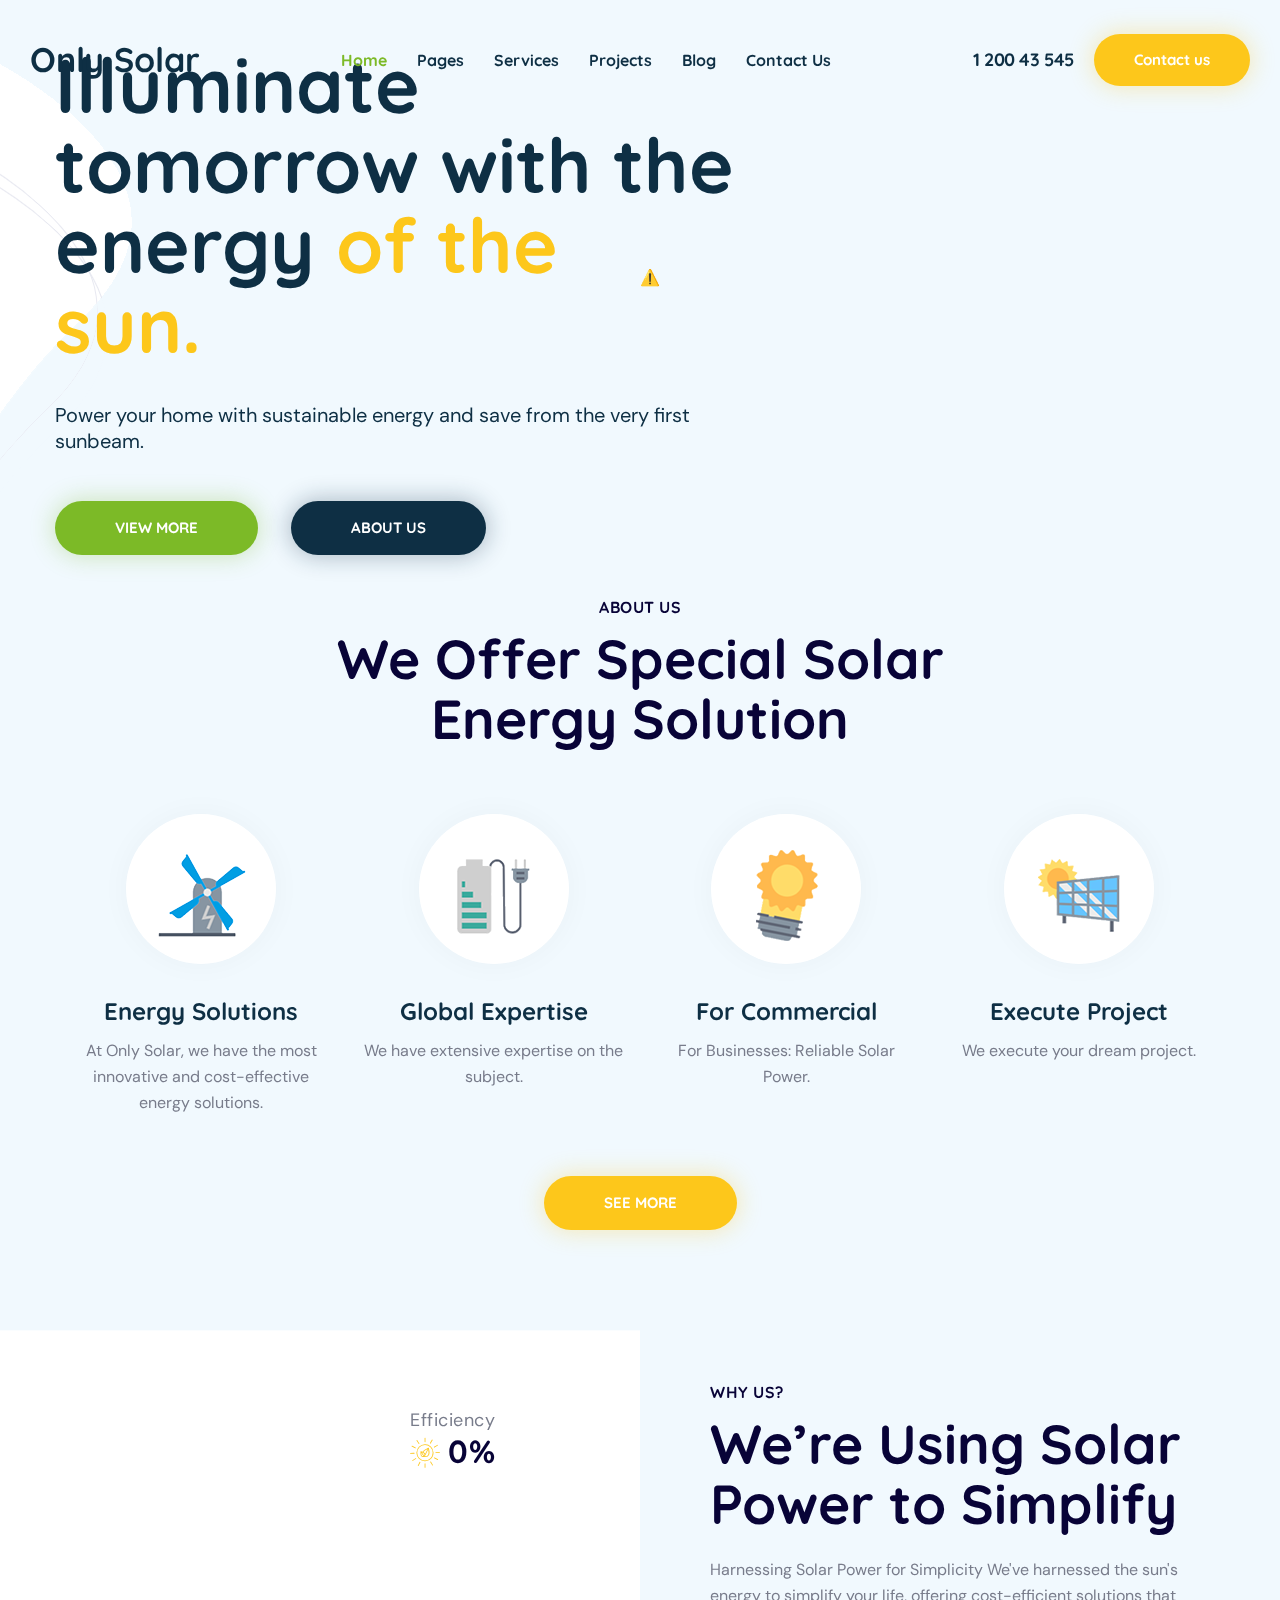
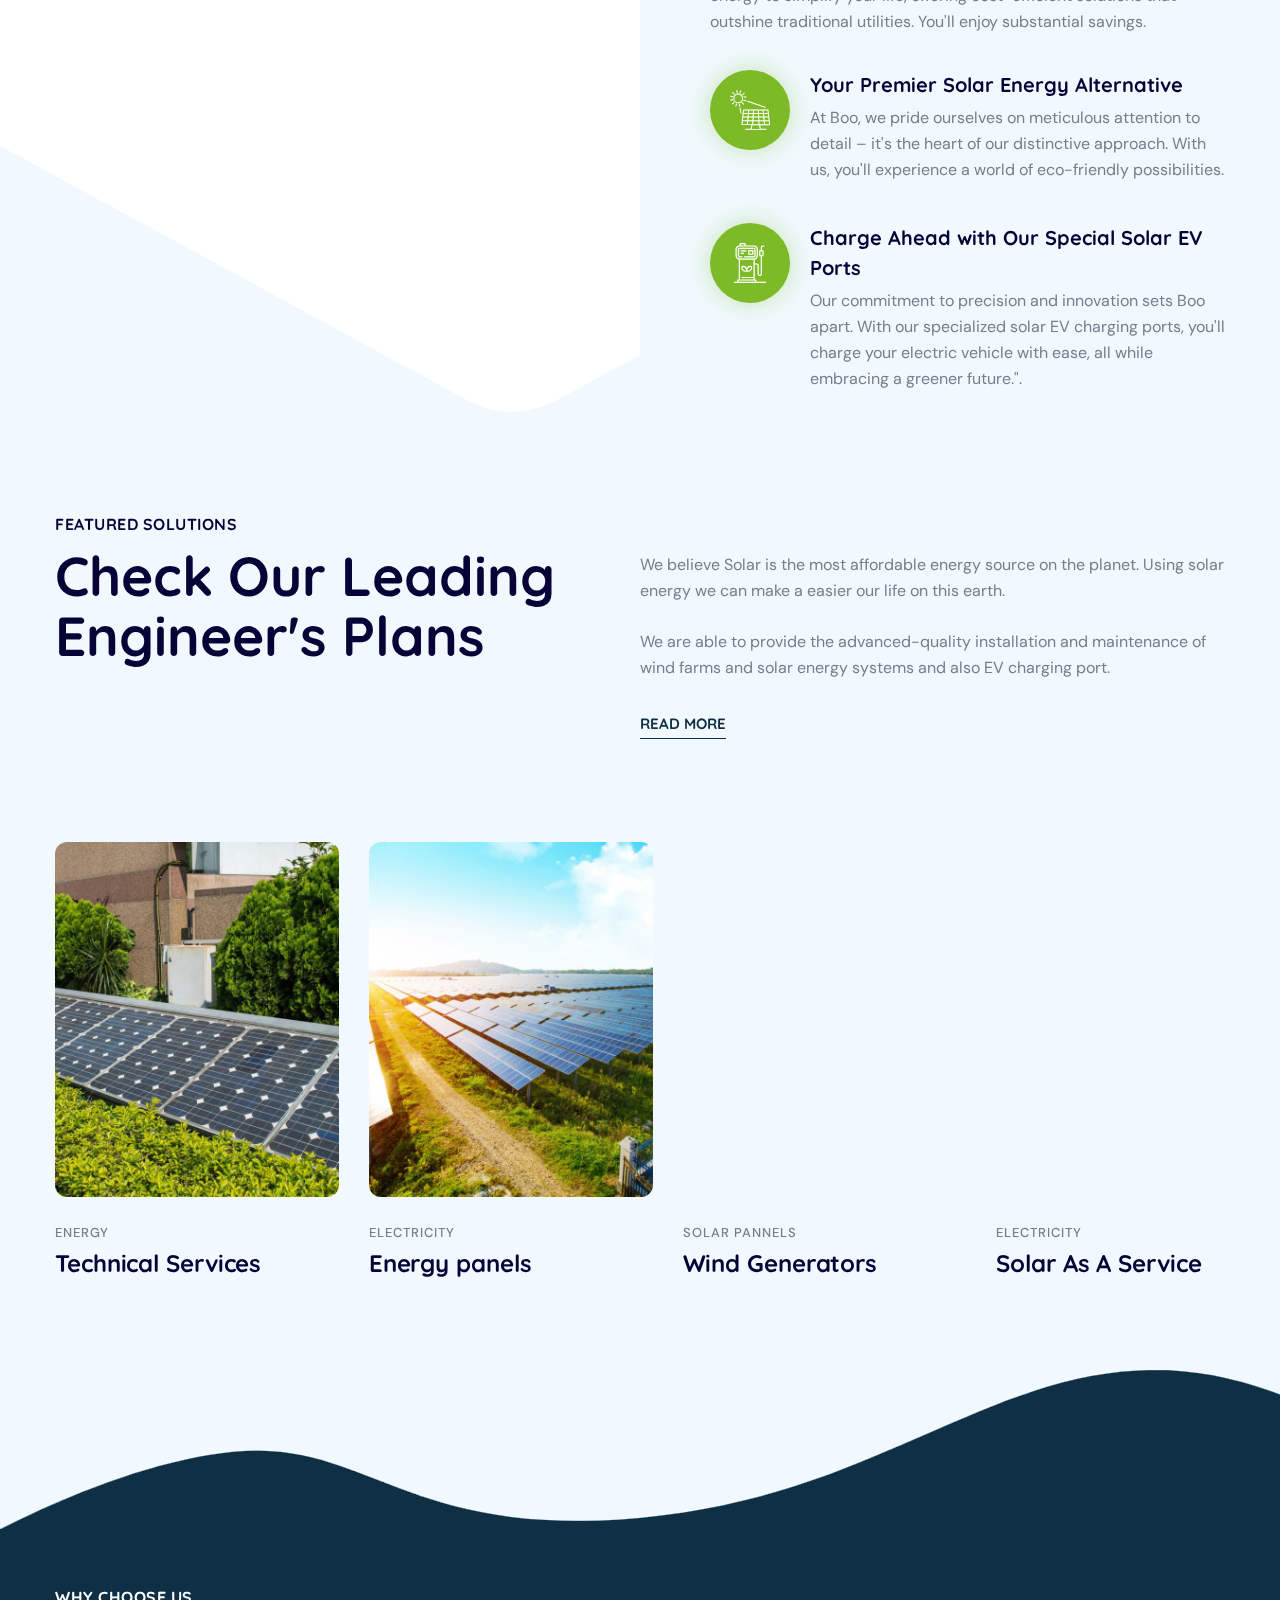
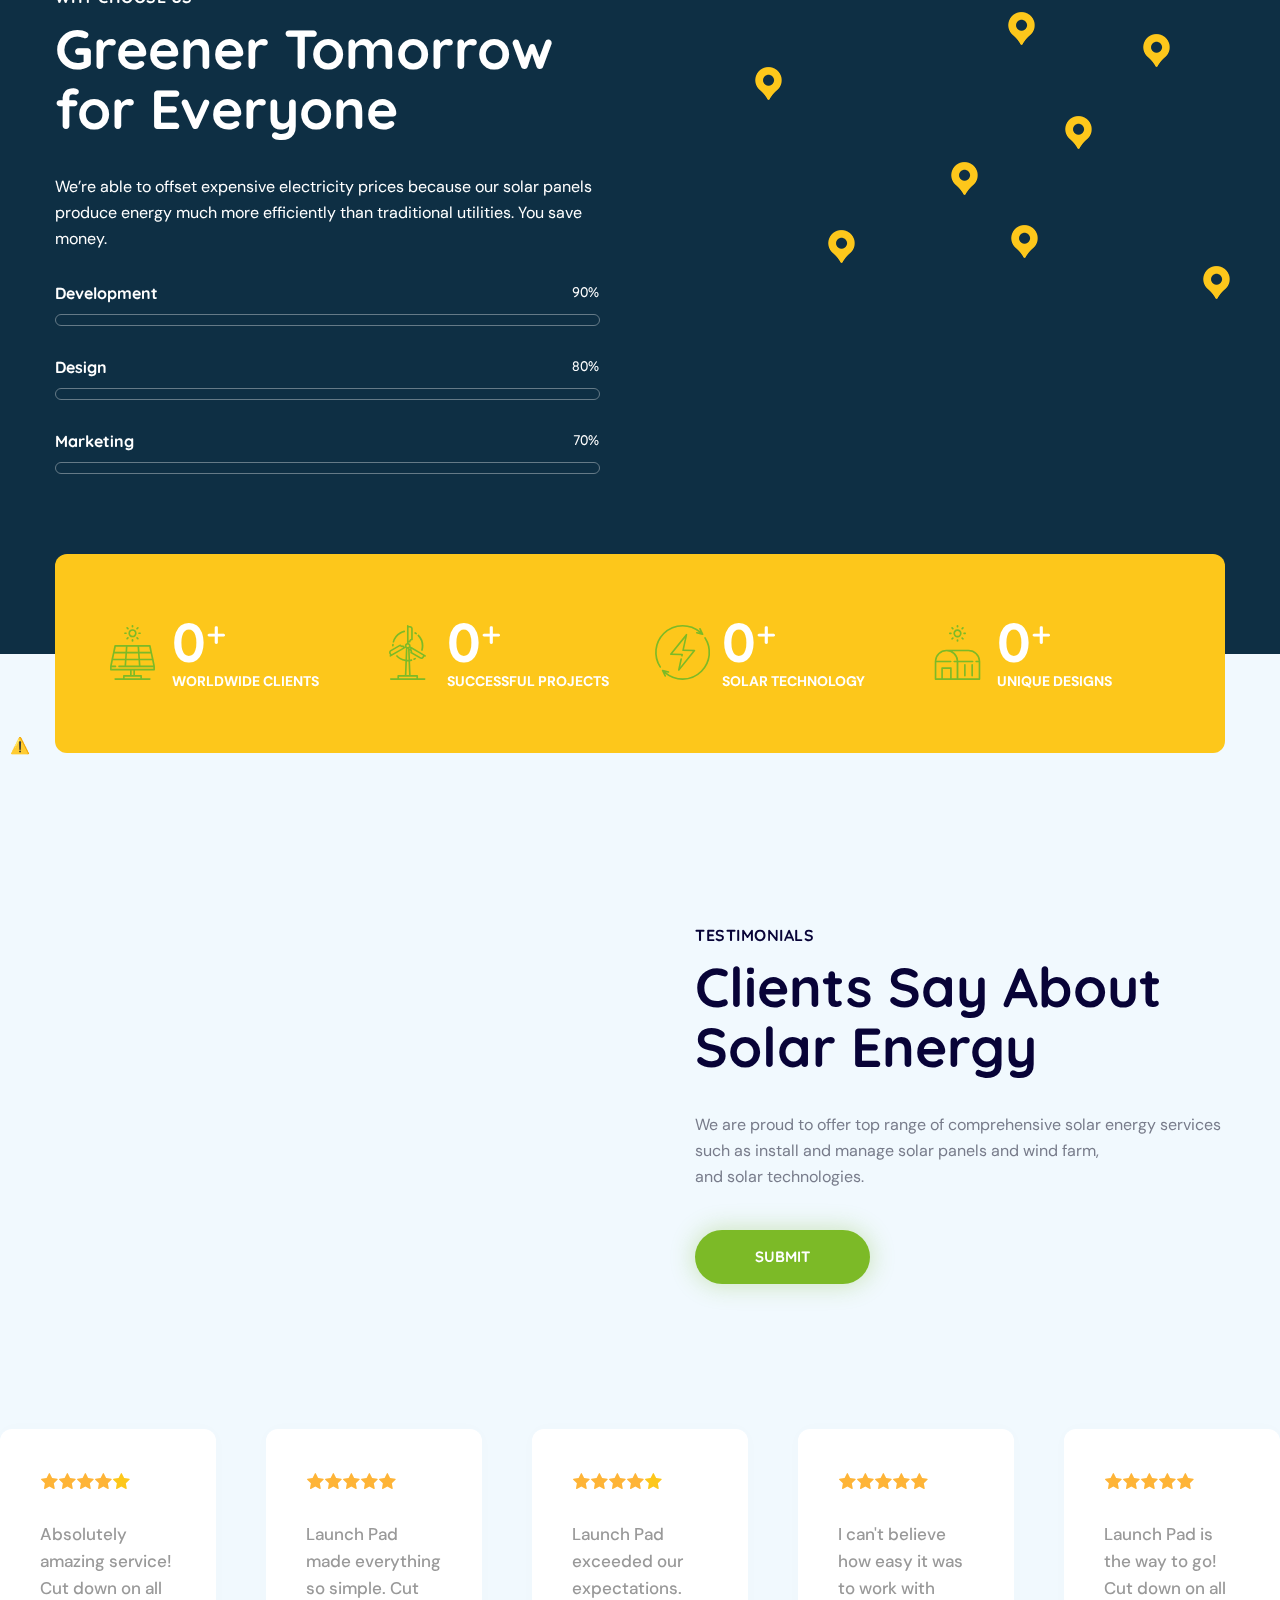
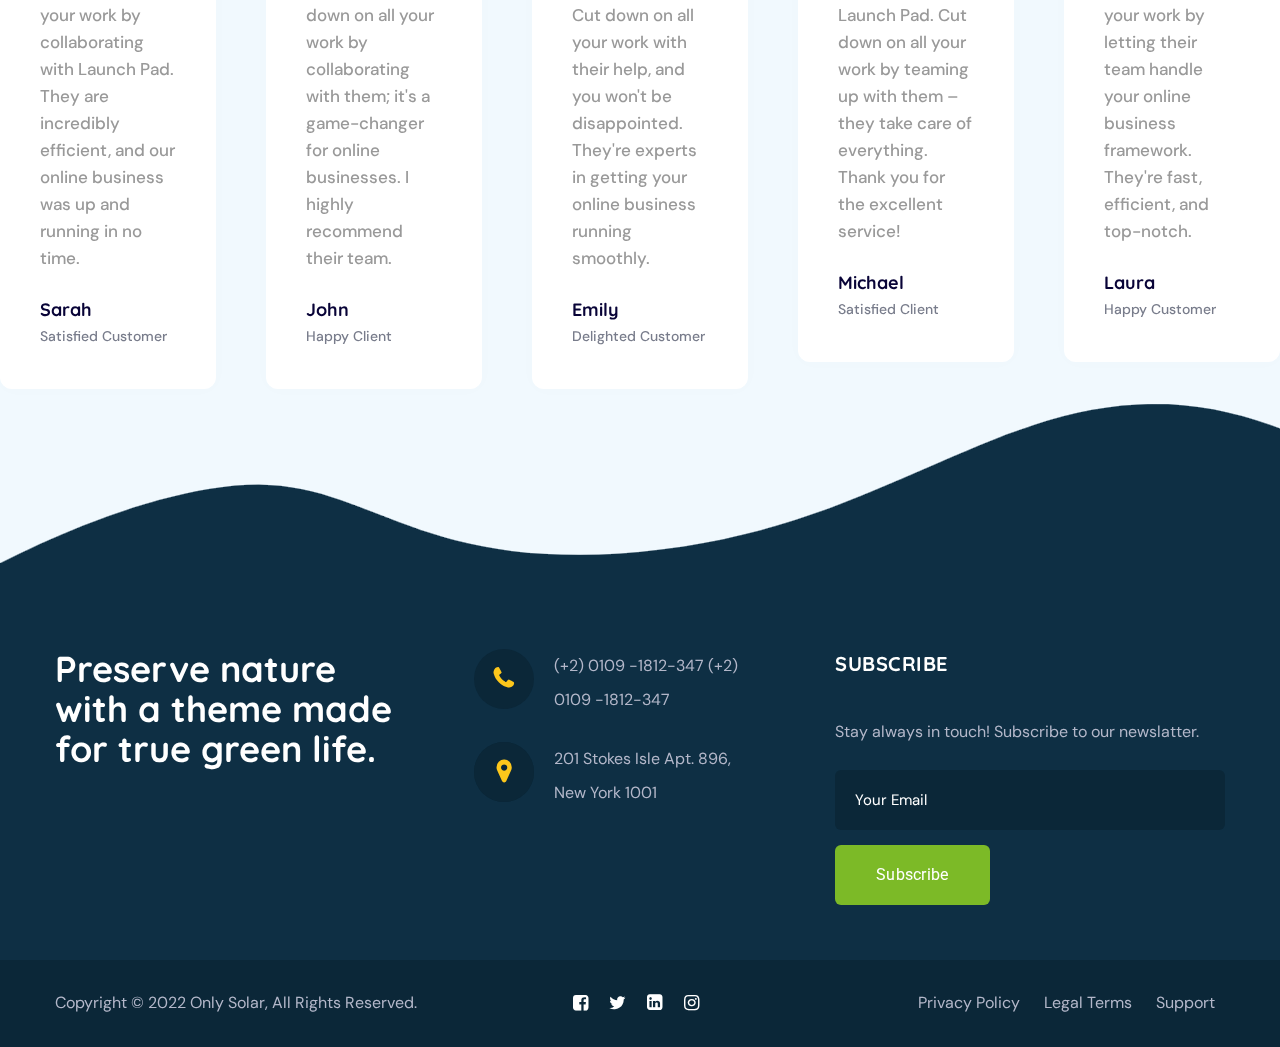
==== index.html @ fa08c1be "first commit" ====
<!DOCTYPE html>
<html lang="en-US" class="no-js no-svg">
<meta http-equiv="content-type" content="text/html;charset=UTF-8" />

<head>
	<meta charset="UTF-8">
	<meta name="viewport" content="width=device-width, initial-scale=1">
	<link rel="profile" href="https://gmpg.org/xfn/11">
	<title>Only Solar</title>
	<meta name='robots' content='max-image-preview:large' />
	<link rel='dns-prefetch' href='http://unpkg.com/' />
	<link rel='dns-prefetch' href='http://fonts.googleapis.com/' />
	<link href='https://fonts.gstatic.com/' crossorigin rel='preconnect' />
	<link rel="alternate" type="application/rss+xml" title="Greenly Elementor Site 6 &raquo; Feed"
		href="feed/index.html" />
	<link rel="alternate" type="application/rss+xml" title="Greenly Elementor Site 6 &raquo; Comments Feed"
		href="comments/feed/index.html" />
	<script>
		window._wpemojiSettings = { "baseUrl": "https:\/\/s.w.org\/images\/core\/emoji\/14.0.0\/72x72\/", "ext": ".png", "svgUrl": "https:\/\/s.w.org\/images\/core\/emoji\/14.0.0\/svg\/", "svgExt": ".svg", "source": { "concatemoji": "https:\/\/greenly-demo.pbminfotech.com\/elementor-site6\/wp-includes\/js\/wp-emoji-release.min.js?ver=6.2.2" } };
		/*! This file is auto-generated */
		!function (e, a, t) { var n, r, o, i = a.createElement("canvas"), p = i.getContext && i.getContext("2d"); function s(e, t) { p.clearRect(0, 0, i.width, i.height), p.fillText(e, 0, 0); e = i.toDataURL(); return p.clearRect(0, 0, i.width, i.height), p.fillText(t, 0, 0), e === i.toDataURL() } function c(e) { var t = a.createElement("script"); t.src = e, t.defer = t.type = "text/javascript", a.getElementsByTagName("head")[0].appendChild(t) } for (o = Array("flag", "emoji"), t.supports = { everything: !0, everythingExceptFlag: !0 }, r = 0; r < o.length; r++)t.supports[o[r]] = function (e) { if (p && p.fillText) switch (p.textBaseline = "top", p.font = "600 32px Arial", e) { case "flag": return s("\ud83c\udff3\ufe0f\u200d\u26a7\ufe0f", "\ud83c\udff3\ufe0f\u200b\u26a7\ufe0f") ? !1 : !s("\ud83c\uddfa\ud83c\uddf3", "\ud83c\uddfa\u200b\ud83c\uddf3") && !s("\ud83c\udff4\udb40\udc67\udb40\udc62\udb40\udc65\udb40\udc6e\udb40\udc67\udb40\udc7f", "\ud83c\udff4\u200b\udb40\udc67\u200b\udb40\udc62\u200b\udb40\udc65\u200b\udb40\udc6e\u200b\udb40\udc67\u200b\udb40\udc7f"); case "emoji": return !s("\ud83e\udef1\ud83c\udffb\u200d\ud83e\udef2\ud83c\udfff", "\ud83e\udef1\ud83c\udffb\u200b\ud83e\udef2\ud83c\udfff") }return !1 }(o[r]), t.supports.everything = t.supports.everything && t.supports[o[r]], "flag" !== o[r] && (t.supports.everythingExceptFlag = t.supports.everythingExceptFlag && t.supports[o[r]]); t.supports.everythingExceptFlag = t.supports.everythingExceptFlag && !t.supports.flag, t.DOMReady = !1, t.readyCallback = function () { t.DOMReady = !0 }, t.supports.everything || (n = function () { t.readyCallback() }, a.addEventListener ? (a.addEventListener("DOMContentLoaded", n, !1), e.addEventListener("load", n, !1)) : (e.attachEvent("onload", n), a.attachEvent("onreadystatechange", function () { "complete" === a.readyState && t.readyCallback() })), (e = t.source || {}).concatemoji ? c(e.concatemoji) : e.wpemoji && e.twemoji && (c(e.twemoji), c(e.wpemoji))) }(window, document, window._wpemojiSettings);
	</script>
	<style>
		img.wp-smiley,
		img.emoji {
			display: inline !important;
			border: none !important;
			box-shadow: none !important;
			height: 1em !important;
			width: 1em !important;
			margin: 0 0.07em !important;
			vertical-align: -0.1em !important;
			background: none !important;
			padding: 0 !important;
		}
	</style>
	<link rel='stylesheet' id='wp-block-library-css'
		href='./elementor-site6/wp-includes/css/dist/block-library/style.min3781.css?ver=6.2.2' media='all' />
	<link rel='stylesheet' id='wc-blocks-vendors-style-css'
		href='./elementor-site6/wp-content/plugins/woocommerce/packages/woocommerce-blocks/build/wc-blocks-vendors-stylead26.css?ver=10.4.6'
		media='all' />
	<link rel='stylesheet' id='wc-blocks-style-css'
		href='./elementor-site6/wp-content/plugins/woocommerce/packages/woocommerce-blocks/build/wc-blocks-stylead26.css?ver=10.4.6'
		media='all' />
	<style id='global-styles-inline-css'>
		body {
			--wp--preset--color--black: #000000;
			--wp--preset--color--cyan-bluish-gray: #abb8c3;
			--wp--preset--color--white: #ffffff;
			--wp--preset--color--pale-pink: #f78da7;
			--wp--preset--color--vivid-red: #cf2e2e;
			--wp--preset--color--luminous-vivid-orange: #ff6900;
			--wp--preset--color--luminous-vivid-amber: #fcb900;
			--wp--preset--color--light-green-cyan: #7bdcb5;
			--wp--preset--color--vivid-green-cyan: #00d084;
			--wp--preset--color--pale-cyan-blue: #8ed1fc;
			--wp--preset--color--vivid-cyan-blue: #0693e3;
			--wp--preset--color--vivid-purple: #9b51e0;
			--wp--preset--gradient--vivid-cyan-blue-to-vivid-purple: linear-gradient(135deg, rgba(6, 147, 227, 1) 0%, rgb(155, 81, 224) 100%);
			--wp--preset--gradient--light-green-cyan-to-vivid-green-cyan: linear-gradient(135deg, rgb(122, 220, 180) 0%, rgb(0, 208, 130) 100%);
			--wp--preset--gradient--luminous-vivid-amber-to-luminous-vivid-orange: linear-gradient(135deg, rgba(252, 185, 0, 1) 0%, rgba(255, 105, 0, 1) 100%);
			--wp--preset--gradient--luminous-vivid-orange-to-vivid-red: linear-gradient(135deg, rgba(255, 105, 0, 1) 0%, rgb(207, 46, 46) 100%);
			--wp--preset--gradient--very-light-gray-to-cyan-bluish-gray: linear-gradient(135deg, rgb(238, 238, 238) 0%, rgb(169, 184, 195) 100%);
			--wp--preset--gradient--cool-to-warm-spectrum: linear-gradient(135deg, rgb(74, 234, 220) 0%, rgb(151, 120, 209) 20%, rgb(207, 42, 186) 40%, rgb(238, 44, 130) 60%, rgb(251, 105, 98) 80%, rgb(254, 248, 76) 100%);
			--wp--preset--gradient--blush-light-purple: linear-gradient(135deg, rgb(255, 206, 236) 0%, rgb(152, 150, 240) 100%);
			--wp--preset--gradient--blush-bordeaux: linear-gradient(135deg, rgb(254, 205, 165) 0%, rgb(254, 45, 45) 50%, rgb(107, 0, 62) 100%);
			--wp--preset--gradient--luminous-dusk: linear-gradient(135deg, rgb(255, 203, 112) 0%, rgb(199, 81, 192) 50%, rgb(65, 88, 208) 100%);
			--wp--preset--gradient--pale-ocean: linear-gradient(135deg, rgb(255, 245, 203) 0%, rgb(182, 227, 212) 50%, rgb(51, 167, 181) 100%);
			--wp--preset--gradient--electric-grass: linear-gradient(135deg, rgb(202, 248, 128) 0%, rgb(113, 206, 126) 100%);
			--wp--preset--gradient--midnight: linear-gradient(135deg, rgb(2, 3, 129) 0%, rgb(40, 116, 252) 100%);
			--wp--preset--duotone--dark-grayscale: url('#wp-duotone-dark-grayscale');
			--wp--preset--duotone--grayscale: url('#wp-duotone-grayscale');
			--wp--preset--duotone--purple-yellow: url('#wp-duotone-purple-yellow');
			--wp--preset--duotone--blue-red: url('#wp-duotone-blue-red');
			--wp--preset--duotone--midnight: url('#wp-duotone-midnight');
			--wp--preset--duotone--magenta-yellow: url('#wp-duotone-magenta-yellow');
			--wp--preset--duotone--purple-green: url('#wp-duotone-purple-green');
			--wp--preset--duotone--blue-orange: url('#wp-duotone-blue-orange');
			--wp--preset--font-size--small: 13px;
			--wp--preset--font-size--medium: 20px;
			--wp--preset--font-size--large: 36px;
			--wp--preset--font-size--x-large: 42px;
			--wp--preset--spacing--20: 0.44rem;
			--wp--preset--spacing--30: 0.67rem;
			--wp--preset--spacing--40: 1rem;
			--wp--preset--spacing--50: 1.5rem;
			--wp--preset--spacing--60: 2.25rem;
			--wp--preset--spacing--70: 3.38rem;
			--wp--preset--spacing--80: 5.06rem;
			--wp--preset--shadow--natural: 6px 6px 9px rgba(0, 0, 0, 0.2);
			--wp--preset--shadow--deep: 12px 12px 50px rgba(0, 0, 0, 0.4);
			--wp--preset--shadow--sharp: 6px 6px 0px rgba(0, 0, 0, 0.2);
			--wp--preset--shadow--outlined: 6px 6px 0px -3px rgba(255, 255, 255, 1), 6px 6px rgba(0, 0, 0, 1);
			--wp--preset--shadow--crisp: 6px 6px 0px rgba(0, 0, 0, 1);
		}

		body {
			margin: 0;
		}

		.wp-site-blocks>.alignleft {
			float: left;
			margin-right: 2em;
		}

		.wp-site-blocks>.alignright {
			float: right;
			margin-left: 2em;
		}

		.wp-site-blocks>.aligncenter {
			justify-content: center;
			margin-left: auto;
			margin-right: auto;
		}

		:where(.is-layout-flex) {
			gap: 0.5em;
		}

		body .is-layout-flow>.alignleft {
			float: left;
			margin-inline-start: 0;
			margin-inline-end: 2em;
		}

		body .is-layout-flow>.alignright {
			float: right;
			margin-inline-start: 2em;
			margin-inline-end: 0;
		}

		body .is-layout-flow>.aligncenter {
			margin-left: auto !important;
			margin-right: auto !important;
		}

		body .is-layout-constrained>.alignleft {
			float: left;
			margin-inline-start: 0;
			margin-inline-end: 2em;
		}

		body .is-layout-constrained>.alignright {
			float: right;
			margin-inline-start: 2em;
			margin-inline-end: 0;
		}

		body .is-layout-constrained>.aligncenter {
			margin-left: auto !important;
			margin-right: auto !important;
		}

		body .is-layout-constrained> :where(:not(.alignleft):not(.alignright):not(.alignfull)) {
			max-width: var(--wp--style--global--content-size);
			margin-left: auto !important;
			margin-right: auto !important;
		}

		body .is-layout-constrained>.alignwide {
			max-width: var(--wp--style--global--wide-size);
		}

		body .is-layout-flex {
			display: flex;
		}

		body .is-layout-flex {
			flex-wrap: wrap;
			align-items: center;
		}

		body .is-layout-flex>* {
			margin: 0;
		}

		body {
			padding-top: 0px;
			padding-right: 0px;
			padding-bottom: 0px;
			padding-left: 0px;
		}

		a:where(:not(.wp-element-button)) {
			text-decoration: underline;
		}

		.wp-element-button,
		.wp-block-button__link {
			background-color: #32373c;
			border-width: 0;
			color: #fff;
			font-family: inherit;
			font-size: inherit;
			line-height: inherit;
			padding: calc(0.667em + 2px) calc(1.333em + 2px);
			text-decoration: none;
		}

		.has-black-color {
			color: var(--wp--preset--color--black) !important;
		}

		.has-cyan-bluish-gray-color {
			color: var(--wp--preset--color--cyan-bluish-gray) !important;
		}

		.has-white-color {
			color: var(--wp--preset--color--white) !important;
		}

		.has-pale-pink-color {
			color: var(--wp--preset--color--pale-pink) !important;
		}

		.has-vivid-red-color {
			color: var(--wp--preset--color--vivid-red) !important;
		}

		.has-luminous-vivid-orange-color {
			color: var(--wp--preset--color--luminous-vivid-orange) !important;
		}

		.has-luminous-vivid-amber-color {
			color: var(--wp--preset--color--luminous-vivid-amber) !important;
		}

		.has-light-green-cyan-color {
			color: var(--wp--preset--color--light-green-cyan) !important;
		}

		.has-vivid-green-cyan-color {
			color: var(--wp--preset--color--vivid-green-cyan) !important;
		}

		.has-pale-cyan-blue-color {
			color: var(--wp--preset--color--pale-cyan-blue) !important;
		}

		.has-vivid-cyan-blue-color {
			color: var(--wp--preset--color--vivid-cyan-blue) !important;
		}

		.has-vivid-purple-color {
			color: var(--wp--preset--color--vivid-purple) !important;
		}

		.has-black-background-color {
			background-color: var(--wp--preset--color--black) !important;
		}

		.has-cyan-bluish-gray-background-color {
			background-color: var(--wp--preset--color--cyan-bluish-gray) !important;
		}

		.has-white-background-color {
			background-color: var(--wp--preset--color--white) !important;
		}

		.has-pale-pink-background-color {
			background-color: var(--wp--preset--color--pale-pink) !important;
		}

		.has-vivid-red-background-color {
			background-color: var(--wp--preset--color--vivid-red) !important;
		}

		.has-luminous-vivid-orange-background-color {
			background-color: var(--wp--preset--color--luminous-vivid-orange) !important;
		}

		.has-luminous-vivid-amber-background-color {
			background-color: var(--wp--preset--color--luminous-vivid-amber) !important;
		}

		.has-light-green-cyan-background-color {
			background-color: var(--wp--preset--color--light-green-cyan) !important;
		}

		.has-vivid-green-cyan-background-color {
			background-color: var(--wp--preset--color--vivid-green-cyan) !important;
		}

		.has-pale-cyan-blue-background-color {
			background-color: var(--wp--preset--color--pale-cyan-blue) !important;
		}

		.has-vivid-cyan-blue-background-color {
			background-color: var(--wp--preset--color--vivid-cyan-blue) !important;
		}

		.has-vivid-purple-background-color {
			background-color: var(--wp--preset--color--vivid-purple) !important;
		}

		.has-black-border-color {
			border-color: var(--wp--preset--color--black) !important;
		}

		.has-cyan-bluish-gray-border-color {
			border-color: var(--wp--preset--color--cyan-bluish-gray) !important;
		}

		.has-white-border-color {
			border-color: var(--wp--preset--color--white) !important;
		}

		.has-pale-pink-border-color {
			border-color: var(--wp--preset--color--pale-pink) !important;
		}

		.has-vivid-red-border-color {
			border-color: var(--wp--preset--color--vivid-red) !important;
		}

		.has-luminous-vivid-orange-border-color {
			border-color: var(--wp--preset--color--luminous-vivid-orange) !important;
		}

		.has-luminous-vivid-amber-border-color {
			border-color: var(--wp--preset--color--luminous-vivid-amber) !important;
		}

		.has-light-green-cyan-border-color {
			border-color: var(--wp--preset--color--light-green-cyan) !important;
		}

		.has-vivid-green-cyan-border-color {
			border-color: var(--wp--preset--color--vivid-green-cyan) !important;
		}

		.has-pale-cyan-blue-border-color {
			border-color: var(--wp--preset--color--pale-cyan-blue) !important;
		}

		.has-vivid-cyan-blue-border-color {
			border-color: var(--wp--preset--color--vivid-cyan-blue) !important;
		}

		.has-vivid-purple-border-color {
			border-color: var(--wp--preset--color--vivid-purple) !important;
		}

		.has-vivid-cyan-blue-to-vivid-purple-gradient-background {
			background: var(--wp--preset--gradient--vivid-cyan-blue-to-vivid-purple) !important;
		}

		.has-light-green-cyan-to-vivid-green-cyan-gradient-background {
			background: var(--wp--preset--gradient--light-green-cyan-to-vivid-green-cyan) !important;
		}

		.has-luminous-vivid-amber-to-luminous-vivid-orange-gradient-background {
			background: var(--wp--preset--gradient--luminous-vivid-amber-to-luminous-vivid-orange) !important;
		}

		.has-luminous-vivid-orange-to-vivid-red-gradient-background {
			background: var(--wp--preset--gradient--luminous-vivid-orange-to-vivid-red) !important;
		}

		.has-very-light-gray-to-cyan-bluish-gray-gradient-background {
			background: var(--wp--preset--gradient--very-light-gray-to-cyan-bluish-gray) !important;
		}

		.has-cool-to-warm-spectrum-gradient-background {
			background: var(--wp--preset--gradient--cool-to-warm-spectrum) !important;
		}

		.has-blush-light-purple-gradient-background {
			background: var(--wp--preset--gradient--blush-light-purple) !important;
		}

		.has-blush-bordeaux-gradient-background {
			background: var(--wp--preset--gradient--blush-bordeaux) !important;
		}

		.has-luminous-dusk-gradient-background {
			background: var(--wp--preset--gradient--luminous-dusk) !important;
		}

		.has-pale-ocean-gradient-background {
			background: var(--wp--preset--gradient--pale-ocean) !important;
		}

		.has-electric-grass-gradient-background {
			background: var(--wp--preset--gradient--electric-grass) !important;
		}

		.has-midnight-gradient-background {
			background: var(--wp--preset--gradient--midnight) !important;
		}

		.has-small-font-size {
			font-size: var(--wp--preset--font-size--small) !important;
		}

		.has-medium-font-size {
			font-size: var(--wp--preset--font-size--medium) !important;
		}

		.has-large-font-size {
			font-size: var(--wp--preset--font-size--large) !important;
		}

		.has-x-large-font-size {
			font-size: var(--wp--preset--font-size--x-large) !important;
		}

		.wp-block-navigation a:where(:not(.wp-element-button)) {
			color: inherit;
		}

		:where(.wp-block-columns.is-layout-flex) {
			gap: 2em;
		}

		.wp-block-pullquote {
			font-size: 1.5em;
			line-height: 1.6;
		}
	</style>
	<link rel='stylesheet' id='contact-form-7-css'
		href='./elementor-site6/wp-content/plugins/contact-form-7/includes/css/styles41a3.css?ver=5.8' media='all' />
	<link rel='stylesheet' id='powertip-css'
		href='./elementor-site6/wp-content/plugins/devvn-image-hotspot/frontend/css/jquery.powertip.min7359.css?ver=1.2.0' media='all' />
	<link rel='stylesheet' id='maps-points-css'
		href='./elementor-site6/wp-content/plugins/devvn-image-hotspot/frontend/css/maps_points8d1e.css?ver=1.2.2' media='all' />
	<link rel='stylesheet' id='pbmdock-style-css'
		href='./elementor-site6/wp-content/plugins/pbminfotech-theme-dock/css/style3781.css?ver=6.2.2' media='all' />
	<link rel='stylesheet' id='woocommerce-layout-css'
		href='./elementor-site6/wp-content/plugins/woocommerce/assets/css/woocommerce-layout5125.css?ver=7.9.0' media='all' />
	<link rel='stylesheet' id='woocommerce-smallscreen-css'
		href='./elementor-site6/wp-content/plugins/woocommerce/assets/css/woocommerce-smallscreen5125.css?ver=7.9.0'
		media='only screen and (max-width: 768px)' />
	<link rel='stylesheet' id='woocommerce-general-css'
		href='./elementor-site6/wp-content/plugins/woocommerce/assets/css/woocommerce5125.css?ver=7.9.0' media='all' />
	<style id='woocommerce-inline-inline-css'>
		.woocommerce form .form-row .required {
			visibility: visible;
		}
	</style>
	<link rel='stylesheet' id='cspt-all-gfonts-css'
		href='https://fonts.googleapis.com/css?family=DM+Sans%3Aregular%2C500%7CQuicksand%3A700%2C600%7CPlayfair+Display%3A500%7CRoboto%3A700%2C500&amp;ver=6.2.2'
		media='all' />
	<link rel='stylesheet' id='elementor-icons-css'
		href='./elementor-site6/wp-content/plugins/elementor/assets/lib/eicons/css/elementor-icons.minfc13.css?ver=5.20.0' media='all' />
	<link rel='stylesheet' id='elementor-frontend-css'
		href='./elementor-site6/wp-content/uploads/sites/19/elementor/css/custom-frontend.minbaa3.css?ver=1650016464' media='all' />
	<link rel='stylesheet' id='swiper-css'
		href='./elementor-site6/wp-content/plugins/elementor/assets/lib/swiper/css/swiper.min48f5.css?ver=5.3.6' media='all' />
	<link rel='stylesheet' id='elementor-post-4-css'
		href='./elementor-site6/wp-content/uploads/sites/19/elementor/css/post-4baa3.css?ver=1650016464' media='all' />
	<link rel='stylesheet' id='owl-carousel-css'
		href='./elementor-site6/wp-content/plugins/greenly-addons/libraries/owl-carousel/assets/owl.carousel.min3781.css?ver=6.2.2'
		media='all' />
	<link rel='stylesheet' id='owl-carousel-theme-css'
		href='./elementor-site6/wp-content/plugins/greenly-addons/libraries/owl-carousel/assets/owl.theme.default.min3781.css?ver=6.2.2'
		media='all' />
	<link rel='stylesheet' id='bootstrap-css'
		href='./elementor-site6/wp-content/themes/greenly/libraries/bootstrap/css/bootstrap.min3781.css?ver=6.2.2' media='all' />
	<link rel='stylesheet' id='cspt-core-style-css' href='./elementor-site6/wp-content/themes/greenly/css/core.min3781.css?ver=6.2.2'
		media='all' />
	<link rel='stylesheet' id='cspt-theme-style-css' href='./elementor-site6/wp-content/themes/greenly/css/theme.min3781.css?ver=6.2.2'
		media='all' />
	<link rel='stylesheet' id='fontawesome-css'
		href='./elementor-site6/wp-content/themes/greenly/libraries/font-awesome/css/font-awesome.min3781.css?ver=6.2.2' media='all' />
	<link rel='stylesheet' id='magnific-popup-css'
		href='./elementor-site6/wp-content/themes/greenly/libraries/magnific-popup/magnific-popup3781.css?ver=6.2.2' media='all' />
	<link rel='stylesheet' id='cspt-base-icons-css'
		href='./elementor-site6/wp-content/themes/greenly/libraries/creativesplanet-base-icons/css/creativesplanet-base-icons3781.css?ver=6.2.2'
		media='all' />
	<link rel='stylesheet' id='balloon-css'
		href='./elementor-site6/wp-content/themes/greenly/libraries/balloon/balloon.min3781.css?ver=6.2.2' media='all' />
	<link rel='stylesheet' id='cspt-greenly-header-style-css'
		href='./elementor-site6/wp-content/themes/greenly/css/header/header-style-6.min3781.css?ver=6.2.2' media='all' />
	<link rel='stylesheet' id='cspt-lottiefiles-style-1-css'
		href='./elementor-site6/wp-content/themes/greenly/css/lottiefiles/lottiefiles-style-1.min3781.css?ver=6.2.2' media='all' />
	<link rel='stylesheet' id='cspt-client-style-1-css'
		href='./elementor-site6/wp-content/themes/greenly/css/client/client-style-1.min3781.css?ver=6.2.2' media='all' />
	<link rel='stylesheet' id='cspt-icon-heading-style-8-css'
		href='./elementor-site6/wp-content/themes/greenly/css/icon-heading/icon-heading-style-8.min3781.css?ver=6.2.2' media='all' />
	<link rel='stylesheet' id='cspt-fid-style-5-css'
		href='./elementor-site6/wp-content/themes/greenly/css/fid/fid-style-5.min3781.css?ver=6.2.2' media='all' />
	<link rel='stylesheet' id='cspt-icon-heading-style-9-css'
		href='./elementor-site6/wp-content/themes/greenly/css/icon-heading/icon-heading-style-9.min3781.css?ver=6.2.2' media='all' />
	<link rel='stylesheet' id='cspt-service-style-4-css'
		href='./elementor-site6/wp-content/themes/greenly/css/service/service-style-4.min3781.css?ver=6.2.2' media='all' />
	<link rel='stylesheet' id='cspt-fid-style-6-css'
		href='./elementor-site6/wp-content/themes/greenly/css/fid/fid-style-6.min3781.css?ver=6.2.2' media='all' />
	<link rel='stylesheet' id='cspt-testimonial-style-5-css'
		href='./elementor-site6/wp-content/themes/greenly/css/testimonial/testimonial-style-5.min3781.css?ver=6.2.2' media='all' />
	<link rel='stylesheet' id='cspt-blog-style-5-css'
		href='./elementor-site6/wp-content/themes/greenly/css/blog/blog-style-5.min3781.css?ver=6.2.2' media='all' />
	<link rel='stylesheet' id='cspt-dynamic-style-css'
		href='./elementor-site6/wp-content/cspt-greenly-css/19/theme-style.minbafc.css?ver=430579' media='all' />
	<style id='cspt-dynamic-style-inline-css'>
		body {
			background-color: #f1f9fe !important
		}

		body {
			background-color: #f1f9fe !important
		}
	</style>
	<link rel='stylesheet' id='cspt-responsive-style-css'
		href='./elementor-site6/wp-content/themes/greenly/css/responsive.min3781.css?ver=6.2.2' media='all' />
	<link rel='stylesheet' id='elementor-post-2-css'
		href='./elementor-site6/wp-content/uploads/sites/19/elementor/css/post-20535.css?ver=1685429645' media='all' />
	<link rel='stylesheet' id='elementor-icons-cspt_greenly_icon-css'
		href='./elementor-site6/wp-content/plugins/greenly-addons/libraries/cspt-greenly-icon/flaticon8a54.css?ver=1.0.0' media='all' />
	<script src='./elementor-site6/wp-includes/js/jquery/jquery.min5aed.js?ver=3.6.4' id='jquery-core-js'></script>
	<script src='./elementor-site6/wp-includes/js/jquery/jquery-migrate.min6b00.js?ver=3.4.0' id='jquery-migrate-js'></script>
	<script src='./elementor-site6/wp-content/plugins/greenly-addons/js/addon-scripts3781.js?ver=6.2.2' id='greenly-addons-js'></script>
	<script src='./elementor-site6/wp-content/plugins/pbminfotech-theme-dock/js/jquery.scrollbar.min3781.js?ver=6.2.2'
		id='jquery-scrollbar-js'></script>
	<script src='./elementor-site6/wp-content/plugins/pbminfotech-theme-dock/js/script3781.js?ver=6.2.2' id='pbmdock-script-js'></script>
	<script src='./elementor-site6/wp-content/plugins/greenly-addons/libraries/owl-carousel/owl.carousel.min3781.js?ver=6.2.2'
		id='owl-carousel-js'></script>
	<script src='./elementor-site6/wp-content/plugins/greenly-addons/libraries/waypoints/waypoints.min3781.js?ver=6.2.2'
		id='waypoints-js'></script>
	<script src='./elementor-site6/wp-content/plugins/greenly-addons/libraries/numinate/numinate.min3781.js?ver=6.2.2'
		id='numinate-js'></script>
	<script src='./elementor-site6/wp-content/themes/greenly/libraries/magnific-popup/jquery.magnific-popup.min3781.js?ver=6.2.2'
		id='magnific-popup-js'></script>
	<script src='./elementor-site6/wp-content/themes/greenly/libraries/sticky-toolkit/jquery.sticky-kit.min3781.js?ver=6.2.2'
		id='jquery-sticky-js'></script>
	<script id='cspt-core-script-js-extra'>
		var cspt_js_variables = { "basepath": "https:\/\/greenly-demo.pbminfotech.com\/elementor-site6", "responsive": "1200" };
	</script>
	<script src='./elementor-site6/wp-content/themes/greenly/js/core.min3781.js?ver=6.2.2' id='cspt-core-script-js'></script>
	<script src='./elementor-site6/wp-content/themes/greenly/js/elementor.min3781.js?ver=6.2.2' id='cspt-elementor-script-js'></script>
	<script src='./elementor-site6/wp-content/themes/greenly/libraries/isotope/isotope.pkgd.min3781.js?ver=6.2.2'
		id='isotope-js'></script>
	<script src='./%40lottiefiles/lottie-player%402.0.2/dist/lottie-player.js?ver=6.2.2'
		id='cspt-lottiefiles-script-js'></script>
	<link rel="EditURI" type="application/rsd+xml" title="RSD" href="xmlrpc0db0.php?rsd" />
	<link rel="wlwmanifest" type="application/wlwmanifest+xml" href="wp-includes/wlwmanifest.xml" />
	<meta name="generator" content="WordPress 6.2.2" />
	<meta name="generator" content="WooCommerce 7.9.0" />
	<link rel="canonical" href="index.html" />
	<link rel='shortlink' href='index.html' />
	<link rel="alternate" type="application/json+oembed"
		href="./elementor-site6/wp-json/oembed/1.0/embede514.json?url=https%3A%2F%2Fgreenly-demo.pbminfotech.com%2Felementor-site6%2F" />
	<link rel="alternate" type="text/xml+oembed"
		href="wp-json/oembed/1.0/embedb200?url=https%3A%2F%2Fgreenly-demo.pbminfotech.com%2Felementor-site6%2F&amp;format=xml" />
	<noscript>
		<style>
			.woocommerce-product-gallery {
				opacity: 1 !important;
			}
		</style>
	</noscript>
	<meta name="generator"
		content="Elementor 3.14.1; features: e_dom_optimization; settings: css_print_method-external, google_font-enabled, font_display-auto">
	<link rel="icon" href="./elementor-site6/wp-content/uploads/sites/19/2022/02/cropped-favicon-32x32.png" sizes="32x32" />
	<link rel="icon" href="./elementor-site6/wp-content/uploads/sites/19/2022/02/cropped-favicon-192x192.png" sizes="192x192" />
	<link rel="apple-touch-icon" href="./elementor-site6/wp-content/uploads/sites/19/2022/02/cropped-favicon-180x180.png" />
	<meta name="msapplication-TileImage"
		content="https://greenly-demo.pbminfotech.com/elementor-site6/wp-content/uploads/sites/19/2022/02/cropped-favicon-270x270.png" />
</head>

<body
	class="home page-template-default page page-id-2 theme-greenly woocommerce-no-js cspt-sidebar-no elementor-default elementor-kit-4 elementor-page elementor-page-2">
	<svg xmlns="http://www.w3.org/2000/svg" viewBox="0 0 0 0" width="0" height="0" focusable="false" role="none"
		style="visibility: hidden; position: absolute; left: -9999px; overflow: hidden;">
		<defs>
			<filter id="wp-duotone-dark-grayscale">
				<feColorMatrix color-interpolation-filters="sRGB" type="matrix"
					values=" .299 .587 .114 0 0 .299 .587 .114 0 0 .299 .587 .114 0 0 .299 .587 .114 0 0 " />
				<feComponentTransfer color-interpolation-filters="sRGB">
					<feFuncR type="table" tableValues="0 0.49803921568627" />
					<feFuncG type="table" tableValues="0 0.49803921568627" />
					<feFuncB type="table" tableValues="0 0.49803921568627" />
					<feFuncA type="table" tableValues="1 1" />
				</feComponentTransfer>
				<feComposite in2="SourceGraphic" operator="in" />
			</filter>
		</defs>
	</svg><svg xmlns="http://www.w3.org/2000/svg" viewBox="0 0 0 0" width="0" height="0" focusable="false" role="none"
		style="visibility: hidden; position: absolute; left: -9999px; overflow: hidden;">
		<defs>
			<filter id="wp-duotone-grayscale">
				<feColorMatrix color-interpolation-filters="sRGB" type="matrix"
					values=" .299 .587 .114 0 0 .299 .587 .114 0 0 .299 .587 .114 0 0 .299 .587 .114 0 0 " />
				<feComponentTransfer color-interpolation-filters="sRGB">
					<feFuncR type="table" tableValues="0 1" />
					<feFuncG type="table" tableValues="0 1" />
					<feFuncB type="table" tableValues="0 1" />
					<feFuncA type="table" tableValues="1 1" />
				</feComponentTransfer>
				<feComposite in2="SourceGraphic" operator="in" />
			</filter>
		</defs>
	</svg><svg xmlns="http://www.w3.org/2000/svg" viewBox="0 0 0 0" width="0" height="0" focusable="false" role="none"
		style="visibility: hidden; position: absolute; left: -9999px; overflow: hidden;">
		<defs>
			<filter id="wp-duotone-purple-yellow">
				<feColorMatrix color-interpolation-filters="sRGB" type="matrix"
					values=" .299 .587 .114 0 0 .299 .587 .114 0 0 .299 .587 .114 0 0 .299 .587 .114 0 0 " />
				<feComponentTransfer color-interpolation-filters="sRGB">
					<feFuncR type="table" tableValues="0.54901960784314 0.98823529411765" />
					<feFuncG type="table" tableValues="0 1" />
					<feFuncB type="table" tableValues="0.71764705882353 0.25490196078431" />
					<feFuncA type="table" tableValues="1 1" />
				</feComponentTransfer>	
				<feComposite in2="SourceGraphic" operator="in" />
			</filter>
		</defs>
	</svg><svg xmlns="http://www.w3.org/2000/svg" viewBox="0 0 0 0" width="0" height="0" focusable="false" role="none"
		style="visibility: hidden; position: absolute; left: -9999px; overflow: hidden;">
		<defs>
			<filter id="wp-duotone-blue-red">
				<feColorMatrix color-interpolation-filters="sRGB" type="matrix"
					values=" .299 .587 .114 0 0 .299 .587 .114 0 0 .299 .587 .114 0 0 .299 .587 .114 0 0 " />
				<feComponentTransfer color-interpolation-filters="sRGB">
					<feFuncR type="table" tableValues="0 1" />
					<feFuncG type="table" tableValues="0 0.27843137254902" />
					<feFuncB type="table" tableValues="0.5921568627451 0.27843137254902" />
					<feFuncA type="table" tableValues="1 1" />
				</feComponentTransfer>
				<feComposite in2="SourceGraphic" operator="in" />
			</filter>
		</defs>
	</svg><svg xmlns="http://www.w3.org/2000/svg" viewBox="0 0 0 0" width="0" height="0" focusable="false" role="none"
		style="visibility: hidden; position: absolute; left: -9999px; overflow: hidden;">
		<defs>
			<filter id="wp-duotone-midnight">
				<feColorMatrix color-interpolation-filters="sRGB" type="matrix"
					values=" .299 .587 .114 0 0 .299 .587 .114 0 0 .299 .587 .114 0 0 .299 .587 .114 0 0 " />
				<feComponentTransfer color-interpolation-filters="sRGB">
					<feFuncR type="table" tableValues="0 0" />
					<feFuncG type="table" tableValues="0 0.64705882352941" />
					<feFuncB type="table" tableValues="0 1" />
					<feFuncA type="table" tableValues="1 1" />
				</feComponentTransfer>
				<feComposite in2="SourceGraphic" operator="in" />
			</filter>
		</defs>
	</svg><svg xmlns="http://www.w3.org/2000/svg" viewBox="0 0 0 0" width="0" height="0" focusable="false" role="none"
		style="visibility: hidden; position: absolute; left: -9999px; overflow: hidden;">
		<defs>
			<filter id="wp-duotone-magenta-yellow">
				<feColorMatrix color-interpolation-filters="sRGB" type="matrix"
					values=" .299 .587 .114 0 0 .299 .587 .114 0 0 .299 .587 .114 0 0 .299 .587 .114 0 0 " />
				<feComponentTransfer color-interpolation-filters="sRGB">
					<feFuncR type="table" tableValues="0.78039215686275 1" />
					<feFuncG type="table" tableValues="0 0.94901960784314" />
					<feFuncB type="table" tableValues="0.35294117647059 0.47058823529412" />
					<feFuncA type="table" tableValues="1 1" />
				</feComponentTransfer>
				<feComposite in2="SourceGraphic" operator="in" />
			</filter>
		</defs>
	</svg><svg xmlns="http://www.w3.org/2000/svg" viewBox="0 0 0 0" width="0" height="0" focusable="false" role="none"
		style="visibility: hidden; position: absolute; left: -9999px; overflow: hidden;">
		<defs>
			<filter id="wp-duotone-purple-green">
				<feColorMatrix color-interpolation-filters="sRGB" type="matrix"
					values=" .299 .587 .114 0 0 .299 .587 .114 0 0 .299 .587 .114 0 0 .299 .587 .114 0 0 " />
				<feComponentTransfer color-interpolation-filters="sRGB">
					<feFuncR type="table" tableValues="0.65098039215686 0.40392156862745" />
					<feFuncG type="table" tableValues="0 1" />
					<feFuncB type="table" tableValues="0.44705882352941 0.4" />
					<feFuncA type="table" tableValues="1 1" />
				</feComponentTransfer>
				<feComposite in2="SourceGraphic" operator="in" />
			</filter>
		</defs>
	</svg><svg xmlns="http://www.w3.org/2000/svg" viewBox="0 0 0 0" width="0" height="0" focusable="false" role="none"
		style="visibility: hidden; position: absolute; left: -9999px; overflow: hidden;">
		<defs>
			<filter id="wp-duotone-blue-orange">
				<feColorMatrix color-interpolation-filters="sRGB" type="matrix"
					values=" .299 .587 .114 0 0 .299 .587 .114 0 0 .299 .587 .114 0 0 .299 .587 .114 0 0 " />
				<feComponentTransfer color-interpolation-filters="sRGB">
					<feFuncR type="table" tableValues="0.098039215686275 1" />
					<feFuncG type="table" tableValues="0 0.66274509803922" />
					<feFuncB type="table" tableValues="0.84705882352941 0.41960784313725" />
					<feFuncA type="table" tableValues="1 1" />
				</feComponentTransfer>
				<feComposite in2="SourceGraphic" operator="in" />
			</filter>
		</defs>
	</svg>
	<div id="page" class="site">
		<a class="skip-link screen-reader-text" href="#content">Skip to content</a>
		<header id="masthead" class="site-header cspt-header-style-6  cspt-sticky-logo-no">
			<div class="cspt-sticky-header cspt-header-sticky-yes cspt-sticky-type- cspt-sticky-bg-color-white"></div>
			<div class="cspt-header-overlay">
				<div class="cspt-header-height-wrapper cspt-header-inner" style="min-height:120px;">
					<div
						class="cspt-sticky-logo-no cspt-responsive-logo-no cspt-header-wrapper cspt-bg-color-transparent cspt-header-sticky-yes cspt-sticky-type- cspt-sticky-bg-color-white">
						<div class="d-flex justify-content-between align-items-center cspt-header-content">
							<div class="site-branding cspt-logo-area">
								<div class="wrap">
									<h1 class="site-title"><a href="index.html" rel="home"><span
												class="site-title-text">Only Solar</span>Only Solar</a>
									</h1><!-- Logo area -->
								</div><!-- .wrap -->
							</div><!-- .site-branding -->
							<!-- Top Navigation Menu -->
							<div class="navigation-top">
								<div class="cspt-mobile-menu-bg"></div>
								<button id="menu-toggle" class="nav-menu-toggle">
									<i class="cspt-base-icon-menu"></i>
								</button>
								<div class="wrap">
									<nav id="site-navigation"
										class="main-navigation cspt-navbar  cspt-main-active-color-globalcolor cspt-dropdown-active-color-globalcolor"
										aria-label="Top Menu">
										<div class="menu-main-menu-container">
											<ul id="cspt-top-menu" class="menu">
												<li id="menu-item-18719"
													class="menu-item menu-item-type-custom menu-item-object-custom current-menu-ancestor current-menu-parent menu-item-has-children menu-item-18719">
													<a href="#">Home</a>
												</li>
												<li id="menu-item-18727"
													class="menu-item menu-item-type-custom menu-item-object-custom menu-item-has-children menu-item-18727">
													<a href="#">Pages</a>
												</li>
												<li id="menu-item-28938"
													class="menu-item menu-item-type-post_type menu-item-object-page menu-item-has-children menu-item-28938">
													<a href="#">Services</a>
												</li>
												<li id="menu-item-18728"
													class="menu-item menu-item-type-custom menu-item-object-custom menu-item-has-children menu-item-18728">
													<a href="#">Projects</a>
												</li>
												<li id="menu-item-18730"
													class="menu-item menu-item-type-custom menu-item-object-custom menu-item-has-children menu-item-18730">
													<a href="#">Blog</a>
												</li>
												<li id="menu-item-28951"
													class="menu-item menu-item-type-post_type menu-item-object-page menu-item-28951">
													<a href="#">Contact Us</a> </li>
											</ul>
										</div>
									</nav><!-- #site-navigation -->
								</div><!-- .wrap -->
							</div>

							<div class="cspt-rightbox">
								<div class="cspt-search-cart-box">
								</div>
								<div class="creativesplanet-header-button">

									<div class="cspt-header-button">

										<a href="#">1 200 43 545</a>

									</div>

									<div class="cspt-header-button2">
										<a href="">
											<span class="cspt-header-button2-text">Contact us</span> </a>
									</div>
								</div>
							</div>
						</div><!-- .justify-content-between -->
					</div><!-- .cspt-header-wrapper -->
				</div><!-- .cspt-header-height-wrapper -->
			</div>
		</header><!-- #masthead -->
		<div class="site-content-contain">
			<div id="content" class="site-content container">


				<div class="cspt-header-search-form-wrapper">
					<div class="cspt-search-close"><i class="cspt-base-icon-cancel"></i></div>
					<form role="search" method="get" class="search-form"
						action="https://greenly-demo.pbminfotech.com/elementor-site6/">
						<label for="search-form-64f507ce6c357">
							<span class="screen-reader-text">Search for:</span>
						</label>
						<input type="search" id="search-form-64f507ce6c357" class="search-field"
							placeholder="Write Search Keyword &amp; Press Enter" value="" name="s" />
						<button type="submit" class="search-submit">Search</button>
					</form>
				</div>
				<div id="primary" class="content-area ">
					<main id="main" class="site-main cspt-page-content-wrapper">

						<article id="post-2" class="post-2 page type-page status-publish hentry">
							<div class="entry-content">
								<div data-elementor-type="wp-page" data-elementor-id="2" class="elementor elementor-2">
									<div class="elementor-section elementor-top-section elementor-element elementor-element-320b9b8 cspt-col-stretched-right elementor-section-stretched cspt-right-col-stretched-content-yes elementor-section-content-middle cspt-bg-color-over-image elementor-section-boxed elementor-section-height-default elementor-section-height-default"
										data-id="320b9b8" data-element_type="section"
										data-settings="{&quot;stretch_section&quot;:&quot;section-stretched&quot;,&quot;background_background&quot;:&quot;classic&quot;}">
										<div class="elementor-container elementor-column-gap-no">
											<div class="elementor-column elementor-col-50 elementor-top-column elementor-element elementor-element-466b698 cspt-bg-color-over-image"
												data-id="466b698" data-element_type="column">
												<div class="elementor-widget-wrap elementor-element-populated">
													<div class="elementor-element elementor-element-e4b42ef cspt-align-left elementor-widget elementor-widget-cspt_heading"
														data-id="e4b42ef" data-element_type="widget"
														data-widget_type="cspt_heading.default">
														<div class="elementor-widget-container">
															<div class="cspt-heading-subheading left-align ">
																<h2 class="cspt-element-title">

																	Illuminate tomorrow with the energy <em>of the<br>
																		sun.</em>


																</h2>
															</div>
														</div>
													</div>
													<div class="elementor-element elementor-element-084f4bb elementor-widget elementor-widget-text-editor"
														data-id="084f4bb" data-element_type="widget"
														data-widget_type="text-editor.default">
														<div class="elementor-widget-container">
															Power your home with sustainable energy and save from the very first sunbeam.
														</div>
													</div>
													<div class="elementor-section elementor-inner-section elementor-element elementor-element-1fc1f08 cspt-col-stretched-none cspt-bg-color-over-image elementor-section-boxed elementor-section-height-default elementor-section-height-default"
														data-id="1fc1f08" data-element_type="section">
														<div class="elementor-container elementor-column-gap-no">
															<div class="elementor-column elementor-col-50 elementor-inner-column elementor-element elementor-element-ee9cfd6 cspt-bg-color-over-image"
																data-id="ee9cfd6" data-element_type="column">
																<div
																	class="elementor-widget-wrap elementor-element-populated">
																	<div class="elementor-element elementor-element-0609341 cspt-btn-shape-rounded cspt-shadow-btn cspt-btn-color-globalcolor cspt-btn-style-flat elementor-widget elementor-widget-button"
																		data-id="0609341" data-element_type="widget"
																		data-widget_type="button.default">
																		<div class="elementor-widget-container">
																			<div class="elementor-button-wrapper">
																				<a class="elementor-button elementor-button-link elementor-size-xl"
																					href="#">
																					<span
																						class="elementor-button-content-wrapper">
																						<span
																							class="elementor-button-text">View
																							More</span>
																					</span>
																				</a>
																			</div>
																		</div>
																	</div>
																</div>
															</div>
															<div class="elementor-column elementor-col-50 elementor-inner-column elementor-element elementor-element-dfb1145 cspt-bg-color-over-image"
																data-id="dfb1145" data-element_type="column">
																<div
																	class="elementor-widget-wrap elementor-element-populated">
																	<div class="elementor-element elementor-element-16f278e cspt-btn-shape-rounded cspt-btn-color-blackish cspt-shadow-btn cspt-btn-style-flat elementor-widget elementor-widget-button"
																		data-id="16f278e" data-element_type="widget"
																		data-widget_type="button.default">
																		<div class="elementor-widget-container">
																			<div class="elementor-button-wrapper">
																				<a class="elementor-button elementor-button-link elementor-size-xl"
																					href="#"
																					target="_blank">
																					<span
																						class="elementor-button-content-wrapper">
																						<span
																							class="elementor-button-text">About
																							Us</span>
																					</span>
																				</a>
																			</div>
																		</div>
																	</div>
																</div>
															</div>
														</div>
													</div>
												</div>
											</div>
											<div class="elementor-column elementor-col-50 elementor-top-column elementor-element elementor-element-76f5a6e cspt-bg-color-over-image"
												data-id="76f5a6e" data-element_type="column">
												<div class="elementor-widget-wrap elementor-element-populated">
													<div class="elementor-element elementor-element-e5819da elementor-widget elementor-widget-cspt_lottiefiles_element"
														data-id="e5819da" data-element_type="widget"
														data-widget_type="cspt_lottiefiles_element.default">
														<div class="elementor-widget-container">
															<div class="cspt-lottiefile cspt-lottiefiles-style-1">
																<div class="cspt-lottie-box">
																	<div class="cspt_lottiefiles_feature"><lottie-player
																			src="https://lottie.host/d9be494e-4b82-47ed-916b-38a872499487/cQBbO6oz7G.json"
																			background="transparent.html" speed="1" loop
																			autoplay></lottie-player></div>
																	<div class="cspt-lottie-contents">

																	</div><!-- .cspt-lottie-contents -->
																</div>
															</div>
														</div>
													</div>
												</div>
											</div>
										</div>
									</div>
									<section
										class="elementor-section elementor-top-section elementor-element elementor-element-f05ce90 cspt-col-stretched-none cspt-bg-color-over-image elementor-section-boxed elementor-section-height-default elementor-section-height-default"
										data-id="f05ce90" data-element_type="section">
										<div class="elementor-container elementor-column-gap-no">
											<div class="elementor-column elementor-col-100 elementor-top-column elementor-element elementor-element-727de68 cspt-bg-color-over-image"
												data-id="727de68" data-element_type="column">
												<div class="elementor-widget-wrap elementor-element-populated">
													<div class="elementor-element elementor-element-ad009d4 cspt-align-center elementor-widget elementor-widget-cspt_heading"
														data-id="ad009d4" data-element_type="widget"
														data-widget_type="cspt_heading.default">
														<div class="elementor-widget-container">
															<div
																class="cspt-heading-subheading center-align cspt-reverse-heading-yes">
																<h4 class="cspt-element-subtitle">

																	About us

																</h4>
																<h2 class="cspt-element-title">

																	We Offer Special Solar<br>
																	Energy Solution

																</h2>
															</div>
														</div>
													</div>
													<section
														class="elementor-section elementor-inner-section elementor-element elementor-element-277f4db cspt-col-stretched-none cspt-bg-color-over-image elementor-section-boxed elementor-section-height-default elementor-section-height-default"
														data-id="277f4db" data-element_type="section">
														<div class="elementor-container elementor-column-gap-no">
															<div class="elementor-column elementor-col-25 elementor-inner-column elementor-element elementor-element-4918764 cspt-bg-color-over-image"
																data-id="4918764" data-element_type="column">
																<div
																	class="elementor-widget-wrap elementor-element-populated">
																	<div class="elementor-element elementor-element-fd8d4b3 elementor-widget elementor-widget-cspt_icon_heading"
																		data-id="fd8d4b3" data-element_type="widget"
																		data-widget_type="cspt_icon_heading.default">
																		<div class="elementor-widget-container">
																			<div class="cspt-ihbox cspt-ihbox-style-8 ">
																				<div class="cspt-ihbox-icon">
																					<div
																						class="cspt-ihbox-icon-wrapper cspt-ihbox-icon-type-image">
																						<img decoding="async"
																							src="./elementor-site6/wp-content/uploads/sites/19/2022/01/icon-img-01.png"
																							alt="Energy Solutions" />
																					</div>
																				</div>
																				<div class="cspt-ihbox-contents">
																					<h2 class="cspt-element-title">

																						Energy Solutions

																					</h2>
																					<div class="cspt-heading-desc">
																						At Only Solar, we have the most innovative and cost-effective energy solutions.</div>
																				</div><!-- .cspt-ihbox-contents -->
																			</div>
																		</div>
																	</div>
																</div>
															</div>
															<div class="elementor-column elementor-col-25 elementor-inner-column elementor-element elementor-element-425b626 cspt-bg-color-over-image"
																data-id="425b626" data-element_type="column">
																<div
																	class="elementor-widget-wrap elementor-element-populated">
																	<div class="elementor-element elementor-element-83dcaa0 elementor-widget elementor-widget-cspt_icon_heading"
																		data-id="83dcaa0" data-element_type="widget"
																		data-widget_type="cspt_icon_heading.default">
																		<div class="elementor-widget-container">
																			<div class="cspt-ihbox cspt-ihbox-style-8 ">
																				<div class="cspt-ihbox-icon">
																					<div
																						class="cspt-ihbox-icon-wrapper cspt-ihbox-icon-type-image">
																						<img decoding="async"
																							src="./elementor-site6/wp-content/uploads/sites/19/2022/01/icon-img-02.png"
																							alt="Global Expertise" />
																					</div>
																				</div>
																				<div class="cspt-ihbox-contents">
																					<h2 class="cspt-element-title">

																						Global Expertise

																					</h2>
																					<div class="cspt-heading-desc">We have extensive expertise on the subject.</div>
																				</div><!-- .cspt-ihbox-contents -->
																			</div>
																		</div>
																	</div>
																</div>
															</div>
															<div class="elementor-column elementor-col-25 elementor-inner-column elementor-element elementor-element-c2fb027 cspt-bg-color-over-image"
																data-id="c2fb027" data-element_type="column">
																<div
																	class="elementor-widget-wrap elementor-element-populated">
																	<div class="elementor-element elementor-element-7a15fb8 elementor-widget elementor-widget-cspt_icon_heading"
																		data-id="7a15fb8" data-element_type="widget"
																		data-widget_type="cspt_icon_heading.default">
																		<div class="elementor-widget-container">
																			<div class="cspt-ihbox cspt-ihbox-style-8 ">
																				<div class="cspt-ihbox-icon">
																					<div
																						class="cspt-ihbox-icon-wrapper cspt-ihbox-icon-type-image">
																						<img decoding="async"
																							src="./elementor-site6/wp-content/uploads/sites/19/2022/01/icon-img-03.png"
																							alt="For Commercial" />
																					</div>
																				</div>
																				<div class="cspt-ihbox-contents">
																					<h2 class="cspt-element-title">

																						For Commercial

																					</h2>
																					<div class="cspt-heading-desc">
																						For Businesses: Reliable Solar Power.</div>
																				</div><!-- .cspt-ihbox-contents -->
																			</div>
																		</div>
																	</div>
																</div>
															</div>
															<div class="elementor-column elementor-col-25 elementor-inner-column elementor-element elementor-element-44ee4e5 cspt-bg-color-over-image"
																data-id="44ee4e5" data-element_type="column">
																<div
																	class="elementor-widget-wrap elementor-element-populated">
																	<div class="elementor-element elementor-element-1d63fe5 elementor-widget elementor-widget-cspt_icon_heading"
																		data-id="1d63fe5" data-element_type="widget"
																		data-widget_type="cspt_icon_heading.default">
																		<div class="elementor-widget-container">
																			<div class="cspt-ihbox cspt-ihbox-style-8 ">
																				<div class="cspt-ihbox-icon">
																					<div
																						class="cspt-ihbox-icon-wrapper cspt-ihbox-icon-type-image">
																						<img decoding="async"
																							src="./elementor-site6/wp-content/uploads/sites/19/2022/01/icon-img-04.png"
																							alt="Execute Project" />
																					</div>
																				</div>
																				<div class="cspt-ihbox-contents">
																					<h2 class="cspt-element-title">

																						Execute Project

																					</h2>
																					<div class="cspt-heading-desc">We execute your dream project.</div>
																				</div><!-- .cspt-ihbox-contents -->
																			</div>
																		</div>
																	</div>
																</div>
															</div>
														</div>
													</section>
													<div class="elementor-element elementor-element-131dada cspt-btn-shape-rounded cspt-btn-color-secondary elementor-align-center cspt-shadow-btn cspt-btn-style-flat elementor-widget elementor-widget-button"
														data-id="131dada" data-element_type="widget"
														data-widget_type="button.default">
														<div class="elementor-widget-container">
															<div class="elementor-button-wrapper">
																<a class="elementor-button elementor-button-link elementor-size-xl"
																	href="#">
																	<span class="elementor-button-content-wrapper">
																		<span class="elementor-button-text">See
																			more</span>
																	</span>
																</a>
															</div>
														</div>
													</div>
												</div>
											</div>
										</div>
									</section>
									<section
										class="elementor-section elementor-top-section elementor-element elementor-element-cce84ae cspt-col-stretched-left cspt-bg-color-over-image elementor-section-boxed elementor-section-height-default elementor-section-height-default"
										data-id="cce84ae" data-element_type="section">
										<div class="elementor-container elementor-column-gap-no">
											<div class="elementor-column elementor-col-50 elementor-top-column elementor-element elementor-element-6885e20 cspt-bg-image-over-color"
												data-id="6885e20" data-element_type="column"
												data-settings="{&quot;background_background&quot;:&quot;classic&quot;}">
												<div class="elementor-widget-wrap elementor-element-populated">
													<div class="elementor-element elementor-element-be4ca0a elementor-widget elementor-widget-cspt_lottiefiles_element"
														data-id="be4ca0a" data-element_type="widget"
														data-widget_type="cspt_lottiefiles_element.default">
														<div class="elementor-widget-container">
															<div class="cspt-lottiefile cspt-lottiefiles-style-1">
																<div class="cspt-lottie-box">
																	<div class="cspt_lottiefiles_feature"><lottie-player
																			src="https://lottie.host/2decf1a3-f74f-4c98-883f-b775d12b59bf/IwtF7wGtdl.json"
																			background="transparent.html" speed="1"
																			style="width: 100%; height: 100%;" loop
																			autoplay></lottie-player></div>
																	<div class="cspt-lottie-contents">

																	</div><!-- .cspt-lottie-contents -->
																</div>
															</div>
														</div>
													</div>
													<div class="elementor-element elementor-element-ab27804 elementor-absolute elementor-widget elementor-widget-cspt_fid_element"
														data-id="ab27804" data-element_type="widget"
														data-settings="{&quot;_position&quot;:&quot;absolute&quot;}"
														data-widget_type="cspt_fid_element.default">
														<div class="elementor-widget-container">
															<div
																class="creativesplanet-ele creativesplanet-ele-fid creativesplanet-ele-fid-style-5 ">
																<div class="cspt-fld-contents">
																	<h3 class="cspt-fid-title"><span>Efficiency</span>
																	</h3>
																	<div class="cspt-fld-content-wrap d-flex">
																		<div class="cspt-sbox-icon-wrapper"><i
																				class="cspt-greenly-icon cspt-greenly-icon-solar-energy-1"></i>
																		</div>
																		<h4 class="cspt-fid-inner">
																			<span class="cspt-number-rotate"
																				data-appear-animation="animateDigits"
																				data-from="0" data-to="85"
																				data-interval="5" data-before=""
																				data-before-style="" data-after=""
																				data-after-style="">
																				85 </span>
																			<span
																				class="cspt-fid-sub"><span>%</span></span>
																		</h4>
																	</div>
																</div><!-- .cspt-fld-contents -->
															</div>
														</div>
													</div>
												</div>
											</div>
											<div class="elementor-column elementor-col-50 elementor-top-column elementor-element elementor-element-c5c5d22 cspt-bg-color-over-image"
												data-id="c5c5d22" data-element_type="column">
												<div class="elementor-widget-wrap elementor-element-populated">
													<div class="elementor-element elementor-element-db3d919 cspt-align-left elementor-widget elementor-widget-cspt_heading"
														data-id="db3d919" data-element_type="widget"
														data-widget_type="cspt_heading.default">
														<div class="elementor-widget-container">
															<div
																class="cspt-heading-subheading left-align cspt-reverse-heading-yes">
																<h4 class="cspt-element-subtitle">

																	Why Us?

																</h4>
																<h2 class="cspt-element-title">

																	We’re Using Solar Power to Simplify

																</h2>
															</div>
														</div>
													</div>
													<div class="elementor-element elementor-element-0d67b8f elementor-widget elementor-widget-text-editor"
														data-id="0d67b8f" data-element_type="widget"
														data-widget_type="text-editor.default">
														<div class="elementor-widget-container">
															Harnessing Solar Power for Simplicity
We've harnessed the sun's energy to simplify your life, offering cost-efficient solutions that outshine traditional utilities. You'll enjoy substantial savings.</div>
													</div>
													<div class="elementor-element elementor-element-28fdc0b elementor-widget elementor-widget-cspt_icon_heading"
														data-id="28fdc0b" data-element_type="widget"
														data-widget_type="cspt_icon_heading.default">
														<div class="elementor-widget-container">
															<div class="cspt-ihbox cspt-ihbox-style-9 ">
																<div class="cspt-ihbox-contents">
																	<div class="cspt-ihbox-headingicon d-flex">
																		<div class="cspt-ihbox-icon">
																			<div class="cspt-ihbox-icon-wrapper"><i
																					class="cspt-greenly-icon cspt-greenly-icon-solar-panel-1"></i>
																			</div>
																		</div>
																		<div class="cspt-ihbox-contents">
																			<h2 class="cspt-element-title">

																				Your Premier Solar Energy Alternative

																			</h2>
																			<div class="cspt-heading-desc">At Boo, we pride ourselves on meticulous attention to detail – it's the heart of our distinctive approach. With us, you'll experience a world of eco-friendly possibilities.</div>
																		</div><!-- .cspt-ihbox-contents -->
																	</div>
																</div>
															</div>

														</div>
													</div>
													<div class="elementor-element elementor-element-42062e7 elementor-widget elementor-widget-cspt_icon_heading"
														data-id="42062e7" data-element_type="widget"
														data-widget_type="cspt_icon_heading.default">
														<div class="elementor-widget-container">
															<div class="cspt-ihbox cspt-ihbox-style-9 ">
																<div class="cspt-ihbox-contents">
																	<div class="cspt-ihbox-headingicon d-flex">
																		<div class="cspt-ihbox-icon">
																			<div class="cspt-ihbox-icon-wrapper"><i
																					class="cspt-greenly-icon cspt-greenly-icon-eco-fuel"></i>
																			</div>
																		</div>
																		<div class="cspt-ihbox-contents">
																			<h2 class="cspt-element-title">

																				Charge Ahead with Our Special Solar EV Ports

																			</h2>
																			<div class="cspt-heading-desc">Our commitment to precision and innovation sets Boo apart. With our specialized solar EV charging ports, you'll charge your electric vehicle with ease, all while embracing a greener future.".</div>
																		</div><!-- .cspt-ihbox-contents -->
																	</div>
																</div>
															</div>

														</div>
													</div>
												</div>
											</div>
										</div>
									</section>
									<section
										class="elementor-section elementor-top-section elementor-element elementor-element-bb30415 cspt-col-stretched-none cspt-bg-color-over-image elementor-section-boxed elementor-section-height-default elementor-section-height-default"
										data-id="bb30415" data-element_type="section">
										<div class="elementor-container elementor-column-gap-no">
											<div class="elementor-column elementor-col-50 elementor-top-column elementor-element elementor-element-7f6ee2f cspt-bg-color-over-image"
												data-id="7f6ee2f" data-element_type="column">
												<div class="elementor-widget-wrap elementor-element-populated">
													<div class="elementor-element elementor-element-ad3688d cspt-align-left elementor-widget elementor-widget-cspt_heading"
														data-id="ad3688d" data-element_type="widget"
														data-widget_type="cspt_heading.default">
														<div class="elementor-widget-container">
															<div
																class="cspt-heading-subheading left-align cspt-reverse-heading-yes">
																<h4 class="cspt-element-subtitle">

																	Featured Solutions


																</h4>
																<h2 class="cspt-element-title">

																	Check Our Leading <br> Engineer's Plans

																</h2>
															</div>
														</div>
													</div>
												</div>
											</div>
											<div class="elementor-column elementor-col-50 elementor-top-column elementor-element elementor-element-e111664 cspt-bg-color-over-image"
												data-id="e111664" data-element_type="column">
												<div class="elementor-widget-wrap elementor-element-populated">
													<div class="elementor-element elementor-element-3590357 elementor-widget elementor-widget-text-editor"
														data-id="3590357" data-element_type="widget"
														data-widget_type="text-editor.default">
														<div class="elementor-widget-container">
															We believe Solar is the most affordable energy source on the
															planet. Using solar energy we can make a easier our life on
															this earth. </div>
													</div>
													<div class="elementor-element elementor-element-bfadb92 elementor-widget elementor-widget-text-editor"
														data-id="bfadb92" data-element_type="widget"
														data-widget_type="text-editor.default">
														<div class="elementor-widget-container">
															We are able to provide the advanced-quality installation and
															maintenance of wind farms and solar energy systems and also
															EV charging port. </div>
													</div>
													<div class="elementor-element elementor-element-c1328cc cspt-btn-color-blackish elementor-align-left cspt-btn-style-text elementor-widget elementor-widget-button"
														data-id="c1328cc" data-element_type="widget"
														data-widget_type="button.default">
														<div class="elementor-widget-container">
															<div class="elementor-button-wrapper">
																<a class="elementor-button elementor-button-link elementor-size-lg"
																	href="#">
																	<span class="elementor-button-content-wrapper">
																		<span class="elementor-button-text">read
																			more</span>
																	</span>
																</a>
															</div>
														</div>
													</div>
												</div>
											</div>
										</div>
									</section>
									<div class="elementor-section elementor-top-section elementor-element elementor-element-3fc6f6c cspt-col-stretched-right cspt-right-col-stretched-content-yes cspt-bg-color-over-image elementor-section-boxed elementor-section-height-default elementor-section-height-default"
										data-id="3fc6f6c" data-element_type="section">
										<div class="elementor-container elementor-column-gap-no">
											<div class="elementor-column elementor-col-100 elementor-top-column elementor-element elementor-element-11e1396 cspt-bg-color-over-image"
												data-id="11e1396" data-element_type="column">
												<div class="elementor-widget-wrap elementor-element-populated">
													<div class="elementor-element elementor-element-5c8718e elementor-widget elementor-widget-cspt_service_element"
														data-id="5c8718e" data-element_type="widget"
														data-widget_type="cspt_service_element.default">
														<div class="elementor-widget-container">

															<div class="creativesplanet-element creativesplanet-element-service cspt-element-service-style-4 creativesplanet-element-viewtype-carousel creativesplanet-gap-30px"
																data-show="7" data-columns="4" data-loop="true"
																data-autoplay="true" data-center="false"
																data-nav="false" data-dots="false"
																data-autoplayspeed="1000" data-margin="30px">
																<div class="creativesplanet-element-inner">

																	<div class="cspt-ele-header-area">
																		<div
																			class="cspt-heading-subheading left-align ">
																		</div>

																	</div>

																	<div
																		class="cspt-element-posts-wrapper row multi-columns-row">

																		<div
																			class="cspt-ele cspt-service-ele col-md-6 col-lg-3 energy">
																			<article
																				class="creativesplanet-ele creativesplanet-ele-service cspt-service-style-4">
																				<div class="creativesplanet-post-item">
																					<div class="cspt-featured-wrapper">
																						<img decoding="async"
																							loading="lazy" width="600"
																							height="750"
																							src="./elementor-site6/wp-content/uploads/sites/19/2018/12/service-01-600x750.jpg"
																							class="attachment-cspt-img-600x750 size-cspt-img-600x750 wp-post-image"
																							alt="" data-id="29565" />
																					</div>
																					<div
																						class="creativesplanet-box-content">
																						<div
																							class="creativesplanet-box-content-inner">
																							<div
																								class="cspt-service-wrap">
																								<div
																									class="cspt-service-category">
																									<span
																										class="cspt-service-cat"><a
																											href="service-category/energy/index.html"
																											rel="tag">Energy</a></span>
																								</div>
																								<h3
																									class="cspt-service-title">
																									<a
																										href="service/technical-services/index.html">Technical
																										Services</a>
																								</h3>
																							</div>
																						</div>
																					</div>
																				</div>
																			</article>
																		</div>
																		<div
																			class="cspt-ele cspt-service-ele col-md-6 col-lg-3 electricity">
																			<article
																				class="creativesplanet-ele creativesplanet-ele-service cspt-service-style-4">
																				<div class="creativesplanet-post-item">
																					<div class="cspt-featured-wrapper">
																						<img decoding="async"
																							loading="lazy" width="600"
																							height="750"
																							src="./elementor-site6/wp-content/uploads/sites/19/2018/12/service-02-600x750.jpg"
																							class="attachment-cspt-img-600x750 size-cspt-img-600x750 wp-post-image"
																							alt="" data-id="29566" />
																					</div>
																					<div
																						class="creativesplanet-box-content">
																						<div
																							class="creativesplanet-box-content-inner">
																							<div
																								class="cspt-service-wrap">
																								<div
																									class="cspt-service-category">
																									<span
																										class="cspt-service-cat"><a
																											href="service-category/electricity/index.html"
																											rel="tag">Electricity</a></span>
																								</div>
																								<h3
																									class="cspt-service-title">
																									<a
																										href="service/energy-panels/index.html">Energy
																										panels</a></h3>
																							</div>
																						</div>
																					</div>
																				</div>
																			</article>
																		</div>
																		<div
																			class="cspt-ele cspt-service-ele col-md-6 col-lg-3 solar-pannels">
																			<article
																				class="creativesplanet-ele creativesplanet-ele-service cspt-service-style-4">
																				<div class="creativesplanet-post-item">
																					<div class="cspt-featured-wrapper">
																						<img decoding="async"
																							loading="lazy" width="600"
																							height="750"
																							src="./elementor-site6/wp-content/uploads/sites/19/2018/12/service-03-600x750.jpg"
																							class="attachment-cspt-img-600x750 size-cspt-img-600x750 wp-post-image"
																							alt="" data-id="29558" />
																					</div>
																					<div
																						class="creativesplanet-box-content">
																						<div
																							class="creativesplanet-box-content-inner">
																							<div
																								class="cspt-service-wrap">
																								<div
																									class="cspt-service-category">
																									<span
																										class="cspt-service-cat"><a
																											href="service-category/solar-pannels/index.html"
																											rel="tag">Solar
																											Pannels</a></span>
																								</div>
																								<h3
																									class="cspt-service-title">
																									<a
																										href="service/wind-generators/index.html">Wind
																										Generators</a>
																								</h3>
																							</div>
																						</div>
																					</div>
																				</div>
																			</article>
																		</div>
																		<div
																			class="cspt-ele cspt-service-ele col-md-6 col-lg-3 electricity">
																			<article
																				class="creativesplanet-ele creativesplanet-ele-service cspt-service-style-4">
																				<div class="creativesplanet-post-item">
																					<div class="cspt-featured-wrapper">
																						<img decoding="async"
																							loading="lazy" width="600"
																							height="750"
																							src="./elementor-site6/wp-content/uploads/sites/19/2018/12/service-04-600x750.jpg"
																							class="attachment-cspt-img-600x750 size-cspt-img-600x750 wp-post-image"
																							alt="" data-id="29559" />
																					</div>
																					<div
																						class="creativesplanet-box-content">
																						<div
																							class="creativesplanet-box-content-inner">
																							<div
																								class="cspt-service-wrap">
																								<div
																									class="cspt-service-category">
																									<span
																										class="cspt-service-cat"><a
																											href="service-category/electricity/index.html"
																											rel="tag">Electricity</a></span>
																								</div>
																								<h3
																									class="cspt-service-title">
																									<a
																										href="service/solar-as-a-service/index.html">Solar
																										As A Service</a>
																								</h3>
																							</div>
																						</div>
																					</div>
																				</div>
																			</article>
																		</div>
																		<div
																			class="cspt-ele cspt-service-ele col-md-6 col-lg-3 energy">
																			<article
																				class="creativesplanet-ele creativesplanet-ele-service cspt-service-style-4">
																				<div class="creativesplanet-post-item">
																					<div class="cspt-featured-wrapper">
																						<img decoding="async"
																							loading="lazy" width="600"
																							height="750"
																							src="./elementor-site6/wp-content/uploads/sites/19/2018/12/service-05-600x750.jpg"
																							class="attachment-cspt-img-600x750 size-cspt-img-600x750 wp-post-image"
																							alt="" data-id="29560" />
																					</div>
																					<div
																						class="creativesplanet-box-content">
																						<div
																							class="creativesplanet-box-content-inner">
																							<div
																								class="cspt-service-wrap">
																								<div
																									class="cspt-service-category">
																									<span
																										class="cspt-service-cat"><a
																											href="service-category/energy/index.html"
																											rel="tag">Energy</a></span>
																								</div>
																								<h3
																									class="cspt-service-title">
																									<a
																										href="service/solar-pv-systems/index.html">Solar
																										PV Systems</a>
																								</h3>
																							</div>
																						</div>
																					</div>
																				</div>
																			</article>
																		</div>
																		<div
																			class="cspt-ele cspt-service-ele col-md-6 col-lg-3 solar-pannels">
																			<article
																				class="creativesplanet-ele creativesplanet-ele-service cspt-service-style-4">
																				<div class="creativesplanet-post-item">
																					<div class="cspt-featured-wrapper">
																						<img decoding="async"
																							loading="lazy" width="600"
																							height="750"
																							src="./elementor-site6/wp-content/uploads/sites/19/2018/12/service-06-600x750.jpg"
																							class="attachment-cspt-img-600x750 size-cspt-img-600x750 wp-post-image"
																							alt="" data-id="29561" />
																					</div>
																					<div
																						class="creativesplanet-box-content">
																						<div
																							class="creativesplanet-box-content-inner">
																							<div
																								class="cspt-service-wrap">
																								<div
																									class="cspt-service-category">
																									<span
																										class="cspt-service-cat"><a
																											href="service-category/solar-pannels/index.html"
																											rel="tag">Solar
																											Pannels</a></span>
																								</div>
																								<h3
																									class="cspt-service-title">
																									<a
																										href="service/inspection-checklist/index.html">Inspection
																										Checklist</a>
																								</h3>
																							</div>
																						</div>
																					</div>
																				</div>
																			</article>
																		</div>
																		<div
																			class="cspt-ele cspt-service-ele col-md-6 col-lg-3 energy">
																			<article
																				class="creativesplanet-ele creativesplanet-ele-service cspt-service-style-4">
																				<div class="creativesplanet-post-item">
																					<div class="cspt-featured-wrapper">
																						<img decoding="async"
																							loading="lazy" width="600"
																							height="750"
																							src="./elementor-site6/wp-content/uploads/sites/19/2018/12/service-07-600x750.jpg"
																							class="attachment-cspt-img-600x750 size-cspt-img-600x750 wp-post-image"
																							alt="" data-id="29562" />
																					</div>
																					<div
																						class="creativesplanet-box-content">
																						<div
																							class="creativesplanet-box-content-inner">
																							<div
																								class="cspt-service-wrap">
																								<div
																									class="cspt-service-category">
																									<span
																										class="cspt-service-cat"><a
																											href="service-category/energy/index.html"
																											rel="tag">Energy</a></span>
																								</div>
																								<h3
																									class="cspt-service-title">
																									<a
																										href="service/solar-technology/index.html">Solar
																										Technology</a>
																								</h3>
																							</div>
																						</div>
																					</div>
																				</div>
																			</article>
																		</div>
																	</div>



																</div><!-- .creativesplanet-element-inner -->
															</div><!-- .creativesplanet-element -->
														</div>
													</div>
												</div>
											</div>
										</div>
									</div>
									<section
										class="elementor-section elementor-top-section elementor-element elementor-element-8689ce4 cspt-col-stretched-right cspt-bg-color-yes cspt-elementor-bg-color-blackish cspt-text-color-white elementor-section-stretched cspt-top-pattern cspt-right-col-stretched-content-yes cspt-bg-color-over-image elementor-section-boxed elementor-section-height-default elementor-section-height-default"
										data-id="8689ce4" data-element_type="section"
										data-settings="{&quot;stretch_section&quot;:&quot;section-stretched&quot;}">
										<div class="elementor-container elementor-column-gap-no">
											<div class="elementor-column elementor-col-50 elementor-top-column elementor-element elementor-element-24fca8b cspt-bg-color-over-image"
												data-id="24fca8b" data-element_type="column">
												<div class="elementor-widget-wrap elementor-element-populated">
													<div class="elementor-element elementor-element-30c9195 cspt-align-left elementor-widget elementor-widget-cspt_heading"
														data-id="30c9195" data-element_type="widget"
														data-widget_type="cspt_heading.default">
														<div class="elementor-widget-container">
															<div
																class="cspt-heading-subheading left-align cspt-reverse-heading-yes">
																<h4 class="cspt-element-subtitle">

																	Why Choose us


																</h4>
																<h2 class="cspt-element-title">

																	Greener Tomorrow for Everyone

																</h2>
															</div>
														</div>
													</div>
													<div class="elementor-element elementor-element-7750543 elementor-widget elementor-widget-text-editor"
														data-id="7750543" data-element_type="widget"
														data-widget_type="text-editor.default">
														<div class="elementor-widget-container">
															We’re able to offset expensive electricity prices because
															our solar panels produce energy much more efficiently than
															traditional utilities. You save money. </div>
													</div>
													<div class="elementor-element elementor-element-06175ea cspt-progress-stlye-1 elementor-widget elementor-widget-progress"
														data-id="06175ea" data-element_type="widget"
														data-widget_type="progress.default">
														<div class="elementor-widget-container">
															<span class="elementor-title">Development</span>

															<div class="elementor-progress-wrapper" role="progressbar"
																aria-valuemin="0" aria-valuemax="100"
																aria-valuenow="90">
																<div class="elementor-progress-bar" data-max="90">
																	<span class="elementor-progress-text"></span>
																	<span
																		class="elementor-progress-percentage">90%</span>
																</div>
															</div>
														</div>
													</div>
													<div class="elementor-element elementor-element-8d6290d cspt-progress-stlye-1 elementor-widget elementor-widget-progress"
														data-id="8d6290d" data-element_type="widget"
														data-widget_type="progress.default">
														<div class="elementor-widget-container">
															<span class="elementor-title">Design</span>

															<div class="elementor-progress-wrapper" role="progressbar"
																aria-valuemin="0" aria-valuemax="100"
																aria-valuenow="80">
																<div class="elementor-progress-bar" data-max="80">
																	<span class="elementor-progress-text"></span>
																	<span
																		class="elementor-progress-percentage">80%</span>
																</div>
															</div>
														</div>
													</div>
													<div class="elementor-element elementor-element-4e01e5f cspt-progress-stlye-1 elementor-widget elementor-widget-progress"
														data-id="4e01e5f" data-element_type="widget"
														data-widget_type="progress.default">
														<div class="elementor-widget-container">
															<span class="elementor-title">Marketing</span>

															<div class="elementor-progress-wrapper" role="progressbar"
																aria-valuemin="0" aria-valuemax="100"
																aria-valuenow="70">
																<div class="elementor-progress-bar" data-max="70">
																	<span class="elementor-progress-text"></span>
																	<span
																		class="elementor-progress-percentage">70%</span>
																</div>
															</div>
														</div>
													</div>
												</div>
											</div>
											<div class="elementor-column elementor-col-50 elementor-top-column elementor-element elementor-element-c532f4c cspt-bg-color-over-image"
												data-id="c532f4c" data-element_type="column">
												<div class="elementor-widget-wrap elementor-element-populated">
													<div class="elementor-element elementor-element-4c90c7d cspt-tooltip-pin elementor-widget elementor-widget-shortcode"
														data-id="4c90c7d" data-element_type="widget"
														data-widget_type="shortcode.default">
														<div class="elementor-widget-container">
															<div class="elementor-shortcode">
																<div class="wrap_svl_center">
																	<div class="wrap_svl_center_box">
																		<div class="wrap_svl" id="body_drag_30140">
																			<div class="images_wrap">
																				<img decoding="async"
																					src="./elementor-site6/wp-content/uploads/sites/19/2022/02/tool-map.png">
																			</div>
																			<div class="drag_element tips "
																				style="top:85.69%;left:90.00%;">
																				<div class="point_style  ihotspot_tooltop_html"
																					data-placement="n" data-html="		 			                  &lt;div class=&quot;box_view_html&quot;&gt;&lt;span class=&quot;close_ihp&quot;&gt;&lt;svg version=&quot;1.1&quot; xmlns=&quot;http://www.w3.org/2000/svg&quot; xmlns:xlink=&quot;http://www.w3.org/1999/xlink&quot; x=&quot;0px&quot; y=&quot;0px&quot; viewBox=&quot;0 0 1000 1000&quot; enable-background=&quot;new 0 0 1000 1000&quot; xml:space=&quot;preserve&quot;&gt;&lt;g&gt;&lt;path d=&quot;M153.7,153.7C57.9,249.5,10,365.3,10,499c0,135.7,47.9,251.5,143.7,347.3l0,0C249.5,942.1,363.3,990,499,990c135.7,0,251.5-47.9,347.3-143.7C942.1,750.5,990,634.7,990,499c0-135.7-47.9-249.5-143.7-345.3l0,0C750.5,57.9,634.7,10,499,10C365.3,10,249.5,57.9,153.7,153.7z M209.6,211.6l2-2C289.4,129.7,387.2,89.8,499,89.8c113.8,0,209.6,39.9,291.4,121.8c79.8,77.8,119.8,175.6,119.8,287.4c0,113.8-39.9,209.6-119.8,291.4C708.6,870.3,612.8,910.2,499,910.2c-111.8,0-209.6-39.9-287.4-119.8C129.8,708.6,89.8,612.8,89.8,499C89.8,387.2,129.8,289.4,209.6,211.6z&quot;/&gt;&lt;path d=&quot;M293.4,331.3c0,12,4,22,12,29.9L443.1,497L305.4,632.7c-8,8-12,18-12,29.9c0,10,4,18,12,26c8,8,18,12,28,12c12,0,20-4,27.9-10L499,552.9l135.7,137.7c8,6,16,10,28,10c12,0,21.9-4,27.9-10c8-8,12-18,12-28c0-12-4-21.9-12-29.9L554.9,497l135.7-135.7c8-8,12-18,12-27.9c0-12-4-22-12-29.9c-6-8-16-12-25.9-12c-12,0-21.9,4-29.9,12L499,441.1L363.3,303.4c-8-8-18-12-29.9-12c-10,0-20,4-28,12C297.4,311.4,293.4,321.4,293.4,331.3z&quot;/&gt;&lt;/g&gt;&lt;/svg&gt;&lt;/span&gt;&lt;h3&gt;Australia&lt;/h3&gt;
&lt;p&gt;30 Shadforth Street, Reedy Lake, Victoria&lt;/p&gt;
&lt;/div&gt;
			 		 		 ">
																					<img decoding="async"
																						src="./elementor-site6/wp-content/uploads/sites/19/2022/02/tool-pin.png"
																						class="pins_image ihotspot_hastooltop"
																						style="top:-16.5px;left:-13.5px">
																				</div>
																			</div>
																			<div class="drag_element tips "
																				style="top:75.18%;left:60.00%;">
																				<div class="point_style  ihotspot_tooltop_html"
																					data-placement="n" data-html="		 			                  &lt;div class=&quot;box_view_html&quot;&gt;&lt;span class=&quot;close_ihp&quot;&gt;&lt;svg version=&quot;1.1&quot; xmlns=&quot;http://www.w3.org/2000/svg&quot; xmlns:xlink=&quot;http://www.w3.org/1999/xlink&quot; x=&quot;0px&quot; y=&quot;0px&quot; viewBox=&quot;0 0 1000 1000&quot; enable-background=&quot;new 0 0 1000 1000&quot; xml:space=&quot;preserve&quot;&gt;&lt;g&gt;&lt;path d=&quot;M153.7,153.7C57.9,249.5,10,365.3,10,499c0,135.7,47.9,251.5,143.7,347.3l0,0C249.5,942.1,363.3,990,499,990c135.7,0,251.5-47.9,347.3-143.7C942.1,750.5,990,634.7,990,499c0-135.7-47.9-249.5-143.7-345.3l0,0C750.5,57.9,634.7,10,499,10C365.3,10,249.5,57.9,153.7,153.7z M209.6,211.6l2-2C289.4,129.7,387.2,89.8,499,89.8c113.8,0,209.6,39.9,291.4,121.8c79.8,77.8,119.8,175.6,119.8,287.4c0,113.8-39.9,209.6-119.8,291.4C708.6,870.3,612.8,910.2,499,910.2c-111.8,0-209.6-39.9-287.4-119.8C129.8,708.6,89.8,612.8,89.8,499C89.8,387.2,129.8,289.4,209.6,211.6z&quot;/&gt;&lt;path d=&quot;M293.4,331.3c0,12,4,22,12,29.9L443.1,497L305.4,632.7c-8,8-12,18-12,29.9c0,10,4,18,12,26c8,8,18,12,28,12c12,0,20-4,27.9-10L499,552.9l135.7,137.7c8,6,16,10,28,10c12,0,21.9-4,27.9-10c8-8,12-18,12-28c0-12-4-21.9-12-29.9L554.9,497l135.7-135.7c8-8,12-18,12-27.9c0-12-4-22-12-29.9c-6-8-16-12-25.9-12c-12,0-21.9,4-29.9,12L499,441.1L363.3,303.4c-8-8-18-12-29.9-12c-10,0-20,4-28,12C297.4,311.4,293.4,321.4,293.4,331.3z&quot;/&gt;&lt;/g&gt;&lt;/svg&gt;&lt;/span&gt;&lt;h3&gt;Australia&lt;/h3&gt;
&lt;p&gt;30 Shadforth Street, Reedy Lake, Victoria&lt;/p&gt;
&lt;/div&gt;
			 		 		 ">
																					<img decoding="async"
																						src="./elementor-site6/wp-content/uploads/sites/19/2022/02/tool-pin.png"
																						class="pins_image ihotspot_hastooltop"
																						style="top:-16.5px;left:-13.5px">
																				</div>
																			</div>
																			<div class="drag_element tips "
																				style="top:76.45%;left:31.54%;">
																				<div class="point_style  ihotspot_tooltop_html"
																					data-placement="n" data-html="		 			                  &lt;div class=&quot;box_view_html&quot;&gt;&lt;span class=&quot;close_ihp&quot;&gt;&lt;svg version=&quot;1.1&quot; xmlns=&quot;http://www.w3.org/2000/svg&quot; xmlns:xlink=&quot;http://www.w3.org/1999/xlink&quot; x=&quot;0px&quot; y=&quot;0px&quot; viewBox=&quot;0 0 1000 1000&quot; enable-background=&quot;new 0 0 1000 1000&quot; xml:space=&quot;preserve&quot;&gt;&lt;g&gt;&lt;path d=&quot;M153.7,153.7C57.9,249.5,10,365.3,10,499c0,135.7,47.9,251.5,143.7,347.3l0,0C249.5,942.1,363.3,990,499,990c135.7,0,251.5-47.9,347.3-143.7C942.1,750.5,990,634.7,990,499c0-135.7-47.9-249.5-143.7-345.3l0,0C750.5,57.9,634.7,10,499,10C365.3,10,249.5,57.9,153.7,153.7z M209.6,211.6l2-2C289.4,129.7,387.2,89.8,499,89.8c113.8,0,209.6,39.9,291.4,121.8c79.8,77.8,119.8,175.6,119.8,287.4c0,113.8-39.9,209.6-119.8,291.4C708.6,870.3,612.8,910.2,499,910.2c-111.8,0-209.6-39.9-287.4-119.8C129.8,708.6,89.8,612.8,89.8,499C89.8,387.2,129.8,289.4,209.6,211.6z&quot;/&gt;&lt;path d=&quot;M293.4,331.3c0,12,4,22,12,29.9L443.1,497L305.4,632.7c-8,8-12,18-12,29.9c0,10,4,18,12,26c8,8,18,12,28,12c12,0,20-4,27.9-10L499,552.9l135.7,137.7c8,6,16,10,28,10c12,0,21.9-4,27.9-10c8-8,12-18,12-28c0-12-4-21.9-12-29.9L554.9,497l135.7-135.7c8-8,12-18,12-27.9c0-12-4-22-12-29.9c-6-8-16-12-25.9-12c-12,0-21.9,4-29.9,12L499,441.1L363.3,303.4c-8-8-18-12-29.9-12c-10,0-20,4-28,12C297.4,311.4,293.4,321.4,293.4,331.3z&quot;/&gt;&lt;/g&gt;&lt;/svg&gt;&lt;/span&gt;&lt;h3&gt;Australia&lt;/h3&gt;
&lt;p&gt;30 Shadforth Street, Reedy Lake, Victoria&lt;/p&gt;
&lt;/div&gt;
			 		 		 ">
																					<img decoding="async"
																						src="./elementor-site6/wp-content/uploads/sites/19/2022/02/tool-pin.png"
																						class="pins_image ihotspot_hastooltop"
																						style="top:-16.5px;left:-13.5px">
																				</div>
																			</div>
																			<div class="drag_element tips "
																				style="top:47.10%;left:68.46%;">
																				<div class="point_style  ihotspot_tooltop_html"
																					data-placement="n" data-html="		 			                  &lt;div class=&quot;box_view_html&quot;&gt;&lt;span class=&quot;close_ihp&quot;&gt;&lt;svg version=&quot;1.1&quot; xmlns=&quot;http://www.w3.org/2000/svg&quot; xmlns:xlink=&quot;http://www.w3.org/1999/xlink&quot; x=&quot;0px&quot; y=&quot;0px&quot; viewBox=&quot;0 0 1000 1000&quot; enable-background=&quot;new 0 0 1000 1000&quot; xml:space=&quot;preserve&quot;&gt;&lt;g&gt;&lt;path d=&quot;M153.7,153.7C57.9,249.5,10,365.3,10,499c0,135.7,47.9,251.5,143.7,347.3l0,0C249.5,942.1,363.3,990,499,990c135.7,0,251.5-47.9,347.3-143.7C942.1,750.5,990,634.7,990,499c0-135.7-47.9-249.5-143.7-345.3l0,0C750.5,57.9,634.7,10,499,10C365.3,10,249.5,57.9,153.7,153.7z M209.6,211.6l2-2C289.4,129.7,387.2,89.8,499,89.8c113.8,0,209.6,39.9,291.4,121.8c79.8,77.8,119.8,175.6,119.8,287.4c0,113.8-39.9,209.6-119.8,291.4C708.6,870.3,612.8,910.2,499,910.2c-111.8,0-209.6-39.9-287.4-119.8C129.8,708.6,89.8,612.8,89.8,499C89.8,387.2,129.8,289.4,209.6,211.6z&quot;/&gt;&lt;path d=&quot;M293.4,331.3c0,12,4,22,12,29.9L443.1,497L305.4,632.7c-8,8-12,18-12,29.9c0,10,4,18,12,26c8,8,18,12,28,12c12,0,20-4,27.9-10L499,552.9l135.7,137.7c8,6,16,10,28,10c12,0,21.9-4,27.9-10c8-8,12-18,12-28c0-12-4-21.9-12-29.9L554.9,497l135.7-135.7c8-8,12-18,12-27.9c0-12-4-22-12-29.9c-6-8-16-12-25.9-12c-12,0-21.9,4-29.9,12L499,441.1L363.3,303.4c-8-8-18-12-29.9-12c-10,0-20,4-28,12C297.4,311.4,293.4,321.4,293.4,331.3z&quot;/&gt;&lt;/g&gt;&lt;/svg&gt;&lt;/span&gt;&lt;h3&gt;Australia&lt;/h3&gt;
&lt;p&gt;30 Shadforth Street, Reedy Lake, Victoria&lt;/p&gt;
&lt;/div&gt;
			 		 		 ">
																					<img decoding="async"
																						src="./elementor-site6/wp-content/uploads/sites/19/2022/02/tool-pin.png"
																						class="pins_image ihotspot_hastooltop"
																						style="top:-16.5px;left:-13.5px">
																				</div>
																			</div>
																			<div class="drag_element tips "
																				style="top:58.88%;left:50.66%;">
																				<div class="point_style  ihotspot_tooltop_html"
																					data-placement="n" data-html="		 			                  &lt;div class=&quot;box_view_html&quot;&gt;&lt;span class=&quot;close_ihp&quot;&gt;&lt;svg version=&quot;1.1&quot; xmlns=&quot;http://www.w3.org/2000/svg&quot; xmlns:xlink=&quot;http://www.w3.org/1999/xlink&quot; x=&quot;0px&quot; y=&quot;0px&quot; viewBox=&quot;0 0 1000 1000&quot; enable-background=&quot;new 0 0 1000 1000&quot; xml:space=&quot;preserve&quot;&gt;&lt;g&gt;&lt;path d=&quot;M153.7,153.7C57.9,249.5,10,365.3,10,499c0,135.7,47.9,251.5,143.7,347.3l0,0C249.5,942.1,363.3,990,499,990c135.7,0,251.5-47.9,347.3-143.7C942.1,750.5,990,634.7,990,499c0-135.7-47.9-249.5-143.7-345.3l0,0C750.5,57.9,634.7,10,499,10C365.3,10,249.5,57.9,153.7,153.7z M209.6,211.6l2-2C289.4,129.7,387.2,89.8,499,89.8c113.8,0,209.6,39.9,291.4,121.8c79.8,77.8,119.8,175.6,119.8,287.4c0,113.8-39.9,209.6-119.8,291.4C708.6,870.3,612.8,910.2,499,910.2c-111.8,0-209.6-39.9-287.4-119.8C129.8,708.6,89.8,612.8,89.8,499C89.8,387.2,129.8,289.4,209.6,211.6z&quot;/&gt;&lt;path d=&quot;M293.4,331.3c0,12,4,22,12,29.9L443.1,497L305.4,632.7c-8,8-12,18-12,29.9c0,10,4,18,12,26c8,8,18,12,28,12c12,0,20-4,27.9-10L499,552.9l135.7,137.7c8,6,16,10,28,10c12,0,21.9-4,27.9-10c8-8,12-18,12-28c0-12-4-21.9-12-29.9L554.9,497l135.7-135.7c8-8,12-18,12-27.9c0-12-4-22-12-29.9c-6-8-16-12-25.9-12c-12,0-21.9,4-29.9,12L499,441.1L363.3,303.4c-8-8-18-12-29.9-12c-10,0-20,4-28,12C297.4,311.4,293.4,321.4,293.4,331.3z&quot;/&gt;&lt;/g&gt;&lt;/svg&gt;&lt;/span&gt;&lt;h3&gt;Australia&lt;/h3&gt;
&lt;p&gt;30 Shadforth Street, Reedy Lake, Victoria&lt;/p&gt;
&lt;/div&gt;
			 		 		 ">
																					<img decoding="async"
																						src="./elementor-site6/wp-content/uploads/sites/19/2022/02/tool-pin.png"
																						class="pins_image ihotspot_hastooltop"
																						style="top:-16.5px;left:-13.5px">
																				</div>
																			</div>
																			<div class="drag_element tips "
																				style="top:26.09%;left:80.66%;">
																				<div class="point_style  ihotspot_tooltop_html"
																					data-placement="n" data-html="		 			                  &lt;div class=&quot;box_view_html&quot;&gt;&lt;span class=&quot;close_ihp&quot;&gt;&lt;svg version=&quot;1.1&quot; xmlns=&quot;http://www.w3.org/2000/svg&quot; xmlns:xlink=&quot;http://www.w3.org/1999/xlink&quot; x=&quot;0px&quot; y=&quot;0px&quot; viewBox=&quot;0 0 1000 1000&quot; enable-background=&quot;new 0 0 1000 1000&quot; xml:space=&quot;preserve&quot;&gt;&lt;g&gt;&lt;path d=&quot;M153.7,153.7C57.9,249.5,10,365.3,10,499c0,135.7,47.9,251.5,143.7,347.3l0,0C249.5,942.1,363.3,990,499,990c135.7,0,251.5-47.9,347.3-143.7C942.1,750.5,990,634.7,990,499c0-135.7-47.9-249.5-143.7-345.3l0,0C750.5,57.9,634.7,10,499,10C365.3,10,249.5,57.9,153.7,153.7z M209.6,211.6l2-2C289.4,129.7,387.2,89.8,499,89.8c113.8,0,209.6,39.9,291.4,121.8c79.8,77.8,119.8,175.6,119.8,287.4c0,113.8-39.9,209.6-119.8,291.4C708.6,870.3,612.8,910.2,499,910.2c-111.8,0-209.6-39.9-287.4-119.8C129.8,708.6,89.8,612.8,89.8,499C89.8,387.2,129.8,289.4,209.6,211.6z&quot;/&gt;&lt;path d=&quot;M293.4,331.3c0,12,4,22,12,29.9L443.1,497L305.4,632.7c-8,8-12,18-12,29.9c0,10,4,18,12,26c8,8,18,12,28,12c12,0,20-4,27.9-10L499,552.9l135.7,137.7c8,6,16,10,28,10c12,0,21.9-4,27.9-10c8-8,12-18,12-28c0-12-4-21.9-12-29.9L554.9,497l135.7-135.7c8-8,12-18,12-27.9c0-12-4-22-12-29.9c-6-8-16-12-25.9-12c-12,0-21.9,4-29.9,12L499,441.1L363.3,303.4c-8-8-18-12-29.9-12c-10,0-20,4-28,12C297.4,311.4,293.4,321.4,293.4,331.3z&quot;/&gt;&lt;/g&gt;&lt;/svg&gt;&lt;/span&gt;&lt;h3&gt;Australia&lt;/h3&gt;
&lt;p&gt;30 Shadforth Street, Reedy Lake, Victoria&lt;/p&gt;
&lt;/div&gt;
			 		 		 ">
																					<img decoding="async"
																						src="./elementor-site6/wp-content/uploads/sites/19/2022/02/tool-pin.png"
																						class="pins_image ihotspot_hastooltop"
																						style="top:-16.5px;left:-13.5px">
																				</div>
																			</div>
																			<div class="drag_element tips "
																				style="top:20.29%;left:59.67%;">
																				<div class="point_style  ihotspot_tooltop_html"
																					data-placement="n" data-html="		 			                  &lt;div class=&quot;box_view_html&quot;&gt;&lt;span class=&quot;close_ihp&quot;&gt;&lt;svg version=&quot;1.1&quot; xmlns=&quot;http://www.w3.org/2000/svg&quot; xmlns:xlink=&quot;http://www.w3.org/1999/xlink&quot; x=&quot;0px&quot; y=&quot;0px&quot; viewBox=&quot;0 0 1000 1000&quot; enable-background=&quot;new 0 0 1000 1000&quot; xml:space=&quot;preserve&quot;&gt;&lt;g&gt;&lt;path d=&quot;M153.7,153.7C57.9,249.5,10,365.3,10,499c0,135.7,47.9,251.5,143.7,347.3l0,0C249.5,942.1,363.3,990,499,990c135.7,0,251.5-47.9,347.3-143.7C942.1,750.5,990,634.7,990,499c0-135.7-47.9-249.5-143.7-345.3l0,0C750.5,57.9,634.7,10,499,10C365.3,10,249.5,57.9,153.7,153.7z M209.6,211.6l2-2C289.4,129.7,387.2,89.8,499,89.8c113.8,0,209.6,39.9,291.4,121.8c79.8,77.8,119.8,175.6,119.8,287.4c0,113.8-39.9,209.6-119.8,291.4C708.6,870.3,612.8,910.2,499,910.2c-111.8,0-209.6-39.9-287.4-119.8C129.8,708.6,89.8,612.8,89.8,499C89.8,387.2,129.8,289.4,209.6,211.6z&quot;/&gt;&lt;path d=&quot;M293.4,331.3c0,12,4,22,12,29.9L443.1,497L305.4,632.7c-8,8-12,18-12,29.9c0,10,4,18,12,26c8,8,18,12,28,12c12,0,20-4,27.9-10L499,552.9l135.7,137.7c8,6,16,10,28,10c12,0,21.9-4,27.9-10c8-8,12-18,12-28c0-12-4-21.9-12-29.9L554.9,497l135.7-135.7c8-8,12-18,12-27.9c0-12-4-22-12-29.9c-6-8-16-12-25.9-12c-12,0-21.9,4-29.9,12L499,441.1L363.3,303.4c-8-8-18-12-29.9-12c-10,0-20,4-28,12C297.4,311.4,293.4,321.4,293.4,331.3z&quot;/&gt;&lt;/g&gt;&lt;/svg&gt;&lt;/span&gt;&lt;h3&gt;Australia&lt;/h3&gt;
&lt;p&gt;30 Shadforth Street, Reedy Lake, Victoria&lt;/p&gt;
&lt;/div&gt;
			 		 		 ">
																					<img decoding="async"
																						src="./elementor-site6/wp-content/uploads/sites/19/2022/02/tool-pin.png"
																						class="pins_image ihotspot_hastooltop"
																						style="top:-16.5px;left:-13.5px">
																				</div>
																			</div>
																			<div class="drag_element tips "
																				style="top:34.42%;left:20.11%;">
																				<div class="point_style  ihotspot_tooltop_html"
																					data-placement="n" data-html="		 			                  &lt;div class=&quot;box_view_html&quot;&gt;&lt;span class=&quot;close_ihp&quot;&gt;&lt;svg version=&quot;1.1&quot; xmlns=&quot;http://www.w3.org/2000/svg&quot; xmlns:xlink=&quot;http://www.w3.org/1999/xlink&quot; x=&quot;0px&quot; y=&quot;0px&quot; viewBox=&quot;0 0 1000 1000&quot; enable-background=&quot;new 0 0 1000 1000&quot; xml:space=&quot;preserve&quot;&gt;&lt;g&gt;&lt;path d=&quot;M153.7,153.7C57.9,249.5,10,365.3,10,499c0,135.7,47.9,251.5,143.7,347.3l0,0C249.5,942.1,363.3,990,499,990c135.7,0,251.5-47.9,347.3-143.7C942.1,750.5,990,634.7,990,499c0-135.7-47.9-249.5-143.7-345.3l0,0C750.5,57.9,634.7,10,499,10C365.3,10,249.5,57.9,153.7,153.7z M209.6,211.6l2-2C289.4,129.7,387.2,89.8,499,89.8c113.8,0,209.6,39.9,291.4,121.8c79.8,77.8,119.8,175.6,119.8,287.4c0,113.8-39.9,209.6-119.8,291.4C708.6,870.3,612.8,910.2,499,910.2c-111.8,0-209.6-39.9-287.4-119.8C129.8,708.6,89.8,612.8,89.8,499C89.8,387.2,129.8,289.4,209.6,211.6z&quot;/&gt;&lt;path d=&quot;M293.4,331.3c0,12,4,22,12,29.9L443.1,497L305.4,632.7c-8,8-12,18-12,29.9c0,10,4,18,12,26c8,8,18,12,28,12c12,0,20-4,27.9-10L499,552.9l135.7,137.7c8,6,16,10,28,10c12,0,21.9-4,27.9-10c8-8,12-18,12-28c0-12-4-21.9-12-29.9L554.9,497l135.7-135.7c8-8,12-18,12-27.9c0-12-4-22-12-29.9c-6-8-16-12-25.9-12c-12,0-21.9,4-29.9,12L499,441.1L363.3,303.4c-8-8-18-12-29.9-12c-10,0-20,4-28,12C297.4,311.4,293.4,321.4,293.4,331.3z&quot;/&gt;&lt;/g&gt;&lt;/svg&gt;&lt;/span&gt;&lt;h3&gt;Australia&lt;/h3&gt;
&lt;p&gt;30 Shadforth Street, Reedy Lake, Victoria&lt;/p&gt;
&lt;/div&gt;
			 		 		 ">
																					<img decoding="async"
																						src="./elementor-site6/wp-content/uploads/sites/19/2022/02/tool-pin.png"
																						class="pins_image ihotspot_hastooltop"
																						style="top:-16.5px;left:-13.5px">
																				</div>
																			</div>


																		</div>
																	</div>
																</div>
															</div>
														</div>
													</div>
												</div>
											</div>
										</div>
									</section>
									<section
										class="elementor-section elementor-top-section elementor-element elementor-element-0f07ac7 elementor-section-stretched cspt-col-stretched-none cspt-bg-color-over-image elementor-section-boxed elementor-section-height-default elementor-section-height-default"
										data-id="0f07ac7" data-element_type="section"
										data-settings="{&quot;stretch_section&quot;:&quot;section-stretched&quot;}">
										<div class="elementor-container elementor-column-gap-narrow">
											<div class="elementor-column elementor-col-100 elementor-top-column elementor-element elementor-element-17a69ea cspt-bg-color-yes cspt-elementor-bg-color-secondary cspt-text-color-white cspt-bg-color-over-image"
												data-id="17a69ea" data-element_type="column">
												<div class="elementor-widget-wrap elementor-element-populated">
													<div class="elementor-section elementor-inner-section elementor-element elementor-element-fcd919c cspt-col-stretched-none cspt-bg-color-over-image elementor-section-boxed elementor-section-height-default elementor-section-height-default"
														data-id="fcd919c" data-element_type="section">
														<div class="elementor-container elementor-column-gap-no">
															<div class="elementor-column elementor-col-25 elementor-inner-column elementor-element elementor-element-ef9aac0 cspt-bg-color-over-image"
																data-id="ef9aac0" data-element_type="column">
																<div
																	class="elementor-widget-wrap elementor-element-populated">
																	<div class="elementor-element elementor-element-4ee9c6b elementor-widget elementor-widget-cspt_fid_element"
																		data-id="4ee9c6b" data-element_type="widget"
																		data-widget_type="cspt_fid_element.default">
																		<div class="elementor-widget-container">
																			<div
																				class="creativesplanet-ele creativesplanet-ele-fid creativesplanet-ele-fid-style-6 ">
																				<div class="cspt-fld-contents d-flex">
																					<div class="cspt-sbox-icon-wrapper">
																						<i
																							class="cspt-greenly-icon cspt-greenly-icon-solar-panel"></i>
																					</div>
																					<div class="cspt-content-wrap">
																						<h4 class="cspt-fid-inner">
																							<span
																								class="cspt-number-rotate"
																								data-appear-animation="animateDigits"
																								data-from="0"
																								data-to="250"
																								data-interval="5"
																								data-before=""
																								data-before-style=""
																								data-after=""
																								data-after-style="">
																								250 </span>
																							<span
																								class="cspt-fid-sub"><sup>+</sup></span>
																						</h4>
																						<h3 class="cspt-fid-title">
																							<span>Worldwide
																								Clients<br></span></h3>
																					</div>
																				</div><!-- .cspt-fld-contents -->
																			</div>
																		</div>
																	</div>
																</div>
															</div>
															<div class="elementor-column elementor-col-25 elementor-inner-column elementor-element elementor-element-d4d9a0e cspt-bg-color-over-image"
																data-id="d4d9a0e" data-element_type="column">
																<div
																	class="elementor-widget-wrap elementor-element-populated">
																	<div class="elementor-element elementor-element-878be03 elementor-widget elementor-widget-cspt_fid_element"
																		data-id="878be03" data-element_type="widget"
																		data-widget_type="cspt_fid_element.default">
																		<div class="elementor-widget-container">
																			<div
																				class="creativesplanet-ele creativesplanet-ele-fid creativesplanet-ele-fid-style-6 ">
																				<div class="cspt-fld-contents d-flex">
																					<div class="cspt-sbox-icon-wrapper">
																						<i
																							class="cspt-greenly-icon cspt-greenly-icon-windmill"></i>
																					</div>
																					<div class="cspt-content-wrap">
																						<h4 class="cspt-fid-inner">
																							<span
																								class="cspt-number-rotate"
																								data-appear-animation="animateDigits"
																								data-from="0"
																								data-to="135"
																								data-interval="5"
																								data-before=""
																								data-before-style=""
																								data-after=""
																								data-after-style="">
																								135 </span>
																							<span
																								class="cspt-fid-sub"><sup>+</sup></span>
																						</h4>
																						<h3 class="cspt-fid-title">
																							<span>Successful
																								projects<br></span></h3>
																					</div>
																				</div><!-- .cspt-fld-contents -->
																			</div>
																		</div>
																	</div>
																</div>
															</div>
															<div class="elementor-column elementor-col-25 elementor-inner-column elementor-element elementor-element-38dd52d cspt-bg-color-over-image"
																data-id="38dd52d" data-element_type="column">
																<div
																	class="elementor-widget-wrap elementor-element-populated">
																	<div class="elementor-element elementor-element-776ea59 elementor-widget elementor-widget-cspt_fid_element"
																		data-id="776ea59" data-element_type="widget"
																		data-widget_type="cspt_fid_element.default">
																		<div class="elementor-widget-container">
																			<div
																				class="creativesplanet-ele creativesplanet-ele-fid creativesplanet-ele-fid-style-6 ">
																				<div class="cspt-fld-contents d-flex">
																					<div class="cspt-sbox-icon-wrapper">
																						<i
																							class="cspt-greenly-icon cspt-greenly-icon-renewable-energy"></i>
																					</div>
																					<div class="cspt-content-wrap">
																						<h4 class="cspt-fid-inner">
																							<span
																								class="cspt-number-rotate"
																								data-appear-animation="animateDigits"
																								data-from="0"
																								data-to="450"
																								data-interval="5"
																								data-before=""
																								data-before-style=""
																								data-after=""
																								data-after-style="">
																								450 </span>
																							<span
																								class="cspt-fid-sub"><sup>+</sup></span>
																						</h4>
																						<h3 class="cspt-fid-title">
																							<span>Solar
																								Technology<br></span>
																						</h3>
																					</div>
																				</div><!-- .cspt-fld-contents -->
																			</div>
																		</div>
																	</div>
																</div>
															</div>
															<div class="elementor-column elementor-col-25 elementor-inner-column elementor-element elementor-element-97e297b cspt-bg-color-over-image"
																data-id="97e297b" data-element_type="column">
																<div
																	class="elementor-widget-wrap elementor-element-populated">
																	<div class="elementor-element elementor-element-2e234f9 elementor-widget elementor-widget-cspt_fid_element"
																		data-id="2e234f9" data-element_type="widget"
																		data-widget_type="cspt_fid_element.default">
																		<div class="elementor-widget-container">
																			<div
																				class="creativesplanet-ele creativesplanet-ele-fid creativesplanet-ele-fid-style-6 ">
																				<div class="cspt-fld-contents d-flex">
																					<div class="cspt-sbox-icon-wrapper">
																						<i
																							class="cspt-greenly-icon cspt-greenly-icon-greenhouse"></i>
																					</div>
																					<div class="cspt-content-wrap">
																						<h4 class="cspt-fid-inner">
																							<span
																								class="cspt-number-rotate"
																								data-appear-animation="animateDigits"
																								data-from="0"
																								data-to="325"
																								data-interval="5"
																								data-before=""
																								data-before-style=""
																								data-after=""
																								data-after-style="">
																								325 </span>
																							<span
																								class="cspt-fid-sub"><sup>+</sup></span>
																						</h4>
																						<h3 class="cspt-fid-title">
																							<span>Unique
																								designs<br></span></h3>
																					</div>
																				</div><!-- .cspt-fld-contents -->
																			</div>
																		</div>
																	</div>
																</div>
															</div>
														</div>
													</div>
												</div>
											</div>
										</div>
									</section>
									<section
										class="elementor-section elementor-top-section elementor-element elementor-element-67ef4fd cspt-col-stretched-none cspt-bg-color-over-image elementor-section-boxed elementor-section-height-default elementor-section-height-default"
										data-id="67ef4fd" data-element_type="section">
										<div class="elementor-container elementor-column-gap-no">
											<div class="elementor-column elementor-col-50 elementor-top-column elementor-element elementor-element-c192b55 cspt-bg-color-over-image"
												data-id="c192b55" data-element_type="column">
												<div class="elementor-widget-wrap elementor-element-populated">
													<div class="elementor-element elementor-element-3cef008 elementor-widget elementor-widget-cspt_lottiefiles_element"
														data-id="3cef008" data-element_type="widget"
														data-widget_type="cspt_lottiefiles_element.default">
														<div class="elementor-widget-container">
															<div class="cspt-lottiefile cspt-lottiefiles-style-1">
																<div class="cspt-lottie-box">
																	<div class="cspt_lottiefiles_feature"><lottie-player
																			src="https://lottie.host/aa15b2e0-2e15-48ab-aa17-d0afbc4b59ce/46z1pT6odP.json"
																			background="transparent.html" speed="1"
																			style="width: 100%; height: 100%;" loop
																			autoplay></lottie-player></div>
																	<div class="cspt-lottie-contents">

																	</div><!-- .cspt-lottie-contents -->
																</div>
															</div>
														</div>
													</div>
												</div>
											</div>
											<div class="elementor-column elementor-col-50 elementor-top-column elementor-element elementor-element-e3b40c8 cspt-bg-color-over-image"
												data-id="e3b40c8" data-element_type="column">
												<div class="elementor-widget-wrap elementor-element-populated">
													<div class="elementor-element elementor-element-b0b9bfe cspt-align-left elementor-widget elementor-widget-cspt_heading"
														data-id="b0b9bfe" data-element_type="widget"
														data-widget_type="cspt_heading.default">
														<div class="elementor-widget-container">
															<div
																class="cspt-heading-subheading left-align cspt-reverse-heading-yes">
																<h4 class="cspt-element-subtitle">

																	Testimonials


																</h4>
																<h2 class="cspt-element-title">

																	Clients Say About Solar Energy

																</h2>
															</div>
														</div>
													</div>
													<div class="elementor-element elementor-element-13910c3 elementor-widget elementor-widget-text-editor"
														data-id="13910c3" data-element_type="widget"
														data-widget_type="text-editor.default">
														<div class="elementor-widget-container">
															We are proud to offer top range of comprehensive solar
															energy services such as install and manage solar panels and
															wind farm, <br>and solar technologies. </div>
													</div>
													<div class="elementor-element elementor-element-857502d cspt-btn-shape-rounded cspt-shadow-btn cspt-btn-color-globalcolor cspt-btn-style-flat elementor-widget elementor-widget-button"
														data-id="857502d" data-element_type="widget"
														data-widget_type="button.default">
														<div class="elementor-widget-container">
															<div class="elementor-button-wrapper">
																<a class="elementor-button elementor-button-link elementor-size-xl"
																	href="service/wind-generators/index.html">
																	<span class="elementor-button-content-wrapper">
																		<span
																			class="elementor-button-text">Submit</span>
																	</span>
																</a>
															</div>
														</div>
													</div>
												</div>
											</div>
										</div>
									</section>
									<div class="elementor-section elementor-top-section elementor-element elementor-element-79b6420 elementor-section-full_width elementor-section-stretched cspt-col-stretched-none cspt-bg-color-over-image elementor-section-height-default elementor-section-height-default"
										data-id="79b6420" data-element_type="section"
										data-settings="{&quot;stretch_section&quot;:&quot;section-stretched&quot;}">
										<div class="elementor-container elementor-column-gap-no">
											<div class="elementor-column elementor-col-100 elementor-top-column elementor-element elementor-element-52e4595 cspt-bg-color-over-image"
												data-id="52e4595" data-element_type="column">
												<div class="elementor-widget-wrap elementor-element-populated">
													<div class="elementor-element elementor-element-0f011cd elementor-widget elementor-widget-cspt_testimonial_element"
														data-id="0f011cd" data-element_type="widget"
														data-widget_type="cspt_testimonial_element.default">
														<div class="elementor-widget-container">

															<div class="creativesplanet-element creativesplanet-element-testimonial cspt-element-testimonial-style-5 creativesplanet-element-viewtype-carousel creativesplanet-gap-50px"
																data-show="-1" data-columns="5" data-loop="false"
																data-autoplay="false" data-center="false"
																data-nav="false" data-dots="false"
																data-autoplayspeed="1000" data-margin="50px">
																<div class="creativesplanet-element-inner">

																	<div class="cspt-ele-header-area">
																		<div
																			class="cspt-heading-subheading left-align ">
																		</div>

																	</div>

																	<div
																		class="cspt-element-posts-wrapper row multi-columns-row">

																		<div
																			class="cspt-ele cspt-testimonial-ele col-md-20percent ">
																			<article
																				class="creativesplanet-ele creativesplanet-ele-testimonial cspt-testimonial-style-5 cspt-testimonial-active">
																				<div class="creativesplanet-post-item">
																					<div
																						class="creativesplanet-box-content">
																						<div
																							class="creativesplanet-box-star-ratings">
																							<i
																								class="cspt-base-icon-star cspt-globalcolor cspt-active"></i><i
																								class="cspt-base-icon-star cspt-globalcolor cspt-active"></i><i
																								class="cspt-base-icon-star cspt-globalcolor cspt-active"></i><i
																								class="cspt-base-icon-star cspt-globalcolor cspt-active"></i><i
																								class="cspt-base-icon-star cspt-globalcolor"></i>
																						</div>
																						<div
																							class="creativesplanet-box-desc">
																							<blockquote
																								class="creativesplanet-testimonial-text">
																								<p>Absolutely amazing service! Cut down on all your work by collaborating with Launch Pad. They are incredibly efficient, and our online business was up and running in no time.
																								</p>
																							</blockquote>
																						</div>
																						<div
																							class="creativesplanet-box-author">
																							<h3
																								class="creativesplanet-box-title">
																								Sarah</h3>
																							<span
																								class="cspt-designation">Satisfied Customer</span>
																						</div>
																					</div>
																				</div>
																			</article>
																		</div>
																		<div
																			class="cspt-ele cspt-testimonial-ele col-md-20percent ">
																			<article
																				class="creativesplanet-ele creativesplanet-ele-testimonial cspt-testimonial-style-5">
																				<div class="creativesplanet-post-item">
																					<div
																						class="creativesplanet-box-content">
																						<div
																							class="creativesplanet-box-star-ratings">
																							<i
																								class="cspt-base-icon-star cspt-globalcolor cspt-active"></i><i
																								class="cspt-base-icon-star cspt-globalcolor cspt-active"></i><i
																								class="cspt-base-icon-star cspt-globalcolor cspt-active"></i><i
																								class="cspt-base-icon-star cspt-globalcolor cspt-active"></i><i
																								class="cspt-base-icon-star cspt-globalcolor cspt-active"></i>
																						</div>
																						<div
																							class="creativesplanet-box-desc">
																							<blockquote
																								class="creativesplanet-testimonial-text">
																								<p>Launch Pad made everything so simple. Cut down on all your work by collaborating with them; it's a game-changer for online businesses. I highly recommend their team.
																								</p>
																							</blockquote>
																						</div>
																						<div
																							class="creativesplanet-box-author">
																							<h3
																								class="creativesplanet-box-title">
																								John</h3>
																							<span
																								class="cspt-designation">Happy Client</span>
																						</div>
																					</div>
																				</div>
																			</article>
																		</div>
																		<div
																			class="cspt-ele cspt-testimonial-ele col-md-20percent company">
																			<article
																				class="creativesplanet-ele creativesplanet-ele-testimonial cspt-testimonial-style-5">
																				<div class="creativesplanet-post-item">
																					<div
																						class="creativesplanet-box-content">
																						<div
																							class="creativesplanet-box-star-ratings">
																							<i
																								class="cspt-base-icon-star cspt-globalcolor cspt-active"></i><i
																								class="cspt-base-icon-star cspt-globalcolor cspt-active"></i><i
																								class="cspt-base-icon-star cspt-globalcolor cspt-active"></i><i
																								class="cspt-base-icon-star cspt-globalcolor cspt-active"></i><i
																								class="cspt-base-icon-star cspt-globalcolor"></i>
																						</div>
																						<div
																							class="creativesplanet-box-desc">
																							<blockquote
																								class="creativesplanet-testimonial-text">
																								<p>Launch Pad exceeded our expectations. Cut down on all your work with their help, and you won't be disappointed. They're experts in getting your online business running smoothly.
																								</p>
																							</blockquote>
																						</div>
																						<div
																							class="creativesplanet-box-author">
																							<h3
																								class="creativesplanet-box-title">
																								Emily</h3>
																							<span
																								class="cspt-designation">Delighted Customer</span>
																						</div>
																					</div>
																				</div>
																			</article>
																		</div>
																		<div
																			class="cspt-ele cspt-testimonial-ele col-md-20percent general">
																			<article
																				class="creativesplanet-ele creativesplanet-ele-testimonial cspt-testimonial-style-5">
																				<div class="creativesplanet-post-item">
																					<div
																						class="creativesplanet-box-content">
																						<div
																							class="creativesplanet-box-star-ratings">
																							<i
																								class="cspt-base-icon-star cspt-globalcolor cspt-active"></i><i
																								class="cspt-base-icon-star cspt-globalcolor cspt-active"></i><i
																								class="cspt-base-icon-star cspt-globalcolor cspt-active"></i><i
																								class="cspt-base-icon-star cspt-globalcolor cspt-active"></i><i
																								class="cspt-base-icon-star cspt-globalcolor cspt-active"></i>
																						</div>
																						<div
																							class="creativesplanet-box-desc">
																							<blockquote
																								class="creativesplanet-testimonial-text">
																								<p>I can't believe how easy it was to work with Launch Pad. Cut down on all your work by teaming up with them – they take care of everything. Thank you for the excellent service!
																								</p>
																							</blockquote>
																						</div>
																						<div
																							class="creativesplanet-box-author">
																							<h3
																								class="creativesplanet-box-title">
																								Michael</h3>
																							<span
																								class="cspt-designation">Satisfied Client</span>
																						</div>
																					</div>
																				</div>
																			</article>
																		</div>
																		<div
																			class="cspt-ele cspt-testimonial-ele col-md-20percent company general others">
																			<article
																				class="creativesplanet-ele creativesplanet-ele-testimonial cspt-testimonial-style-5">
																				<div class="creativesplanet-post-item">
																					<div
																						class="creativesplanet-box-content">
																						<div
																							class="creativesplanet-box-star-ratings">
																							<i
																								class="cspt-base-icon-star cspt-globalcolor cspt-active"></i><i
																								class="cspt-base-icon-star cspt-globalcolor cspt-active"></i><i
																								class="cspt-base-icon-star cspt-globalcolor cspt-active"></i><i
																								class="cspt-base-icon-star cspt-globalcolor cspt-active"></i><i
																								class="cspt-base-icon-star cspt-globalcolor cspt-active"></i>
																						</div>
																						<div
																							class="creativesplanet-box-desc">
																							<blockquote
																								class="creativesplanet-testimonial-text">
																								<p>Launch Pad is the way to go! Cut down on all your work by letting their team handle your online business framework. They're fast, efficient, and top-notch.
																								</p>
																							</blockquote>
																						</div>
																						<div
																							class="creativesplanet-box-author">
																							<h3
																								class="creativesplanet-box-title">
																								Laura</h3>
																							<span
																								class="cspt-designation">Happy Customer</span>
																						</div>
																					</div>
																				</div>
																			</article>
																		</div>
																	</div>



																</div><!-- .creativesplanet-element-inner -->
															</div><!-- .creativesplanet-element -->
														</div>
													</div>
												</div>
											</div>
										</div>
									</div>
								</div>
							</div><!-- .entry-content -->
						</article><!-- #post-## -->
					</main><!-- #main -->
				</div><!-- #primary -->

			</div><!-- #content -->
			<footer id="colophon"
				class="site-footer cspt-footer-style-2 cspt-color-white cspt-bg-color-blackish cspt-footer-menu-yes cspt-footer-widget-yes">
				<div class="footer-wrap cspt-footer-widget-area  cspt-bg-color-transparent">
					<div class="container">
						<div class="row">
							<div class="cspt-footer-widget cspt-footer-widget-col-1 col-md-6 col-lg-3">
								<aside id="block-7" class="widget widget_block greenly_widget  greenly_widget_count_1">
									<h2>Preserve nature with a theme made for true green life. </h2>
								</aside>
							</div><!-- .cspt-footer-widget -->
							<div class="cspt-footer-widget cspt-footer-widget-col-2 col-md-6 col-lg-3">
								<aside id="greenly_contact_widget-2"
									class="widget greenly_contact_widget greenly_widget  greenly_widget_count_2">
									<h2 class="widget-title">Contact Us</h2>
									<div class="cspt-contact-widget-lines">
										<div class="cspt-contact-widget-line cspt-contact-widget-phone">(+2) 0109
											-1812-347 (+2) 0109 -1812-347</div>
										<div class="cspt-contact-widget-line cspt-contact-widget-email">
										</div>
										<div class="cspt-contact-widget-line cspt-contact-widget-address">201 Stokes
											Isle Apt. 896, New York 1001</div>
									</div>
								</aside>
							</div><!-- .cspt-footer-widget -->
							<div class="cspt-footer-widget cspt-footer-widget-col-3 col-md-6 col-lg-3">
								<aside id="text-2" class="widget widget_text greenly_widget  greenly_widget_count_3">
									<h2 class="widget-title">Subscribe</h2>
									<div class="textwidget">
										<script data-cfasync="false"
											src="./cdn-cgi/scripts/5c5dd728/cloudflare-static/email-decode.min.js"></script>
										<script>(function () {
												window.mc4wp = window.mc4wp || {
													listeners: [],
													forms: {
														on: function (evt, cb) {
															window.mc4wp.listeners.push(
																{
																	event: evt,
																	callback: cb
																}
															);
														}
													}
												}
											})();
										</script><!-- Mailchimp for WordPress v4.9.6 - https://wordpress.org/plugins/mailchimp-for-wp/ -->
										<form id="mc4wp-form-1" class="mc4wp-form mc4wp-form-8296" method="post"
											data-id="8296" data-name="Subscribe">
											<div class="mc4wp-form-fields">
												<div class="mc4wp-form-style-1">
													<p>
														Stay always in touch! Subscribe to our newslatter.
													</p>
													<input type="email" name="EMAIL" placeholder="Your Email"
														required />
													<button class="btn" type="submit">Subscribe</button>
												</div>
											</div><label style="display: none !important;">Leave this field empty if
												you're human: <input type="text" name="_mc4wp_honeypot" value=""
													tabindex="-1" autocomplete="off" /></label><input type="hidden"
												name="_mc4wp_timestamp" value="1693779918" /><input type="hidden"
												name="_mc4wp_form_id" value="8296" /><input type="hidden"
												name="_mc4wp_form_element_id" value="mc4wp-form-1" />
											<div class="mc4wp-response"></div>
										</form><!-- / Mailchimp for WordPress Plugin -->
									</div>
								</aside>
							</div><!-- .cspt-footer-widget -->
						</div><!-- .row -->
					</div>
				</div>
				<div class="cspt-footer-text-area  cspt-bg-color-custom">
					<div class="container">
						<div class="cspt-footer-text-inner">
							<div class="row">
								<div class="cspt-footer-copyright col-md-4">
									<div class="cspt-footer-copyright-text-area">
										Copyright © 2022 <a href="index.html">Only Solar</a>, All Rights Reserved. </div>
								</div>
								<div class="cspt-footer-social-area col-md-4">
									<ul class="cspt-social-links">
										<li class="cspt-social-li cspt-social-facebook "><a href="#"
												target="_blank"><span><i
														class="cspt-base-icon-facebook-squared"></i></span></a></li>
										<li class="cspt-social-li cspt-social-twitter "><a href="#"
												target="_blank"><span><i class="cspt-base-icon-twitter"></i></span></a>
										</li>
										<li class="cspt-social-li cspt-social-linkedin "><a href="#"
												target="_blank"><span><i
														class="cspt-base-icon-linkedin-squared"></i></span></a></li>
										<li class="cspt-social-li cspt-social-instagram "><a href="#"
												target="_blank"><span><i
														class="cspt-base-icon-instagram"></i></span></a></li>
									</ul>
								</div>
								<div class="cspt-footer-menu-area col-md-4">
									<div class="menu-footermenu-container">
										<ul class="cspt-footer-menu">
											<li
												class="menu-item menu-item-type-custom menu-item-object-custom menu-item-18732">
												<a href="#">Privacy Policy</a> </li>
											<li
												class="menu-item menu-item-type-custom menu-item-object-custom menu-item-18733">
												<a href="#">Legal Terms</a> </li>
											<li
												class="menu-item menu-item-type-custom menu-item-object-custom menu-item-18734">
												<a href="#">Support</a> </li>
										</ul>
									</div>
								</div>
							</div>
						</div>
					</div>
				</div>
			</footer><!-- #colophon -->
		</div><!-- .site-content-contain -->
	</div><!-- #page -->
	<a href="#" class="scroll-to-top"><i class="cspt-base-icon-up-open-big"></i></a>

	<script>(function () {
			function maybePrefixUrlField() {
				const value = this.value.trim()
				if (value !== '' && value.indexOf('http') !== 0) {
					this.value = 'http://' + value
				}
			}

			const urlFields = document.querySelectorAll('.mc4wp-form input[type="url"]')
			for (let j = 0; j < urlFields.length; j++) {
				urlFields[j].addEventListener('blur', maybePrefixUrlField)
			}
		})();</script>
	<script>
		(function () {
			var c = document.body.className;
			c = c.replace(/woocommerce-no-js/, 'woocommerce-js');	
			document.body.className = c;
		})();
	</script>
	<link rel='stylesheet' id='cspt_greenly_icon-css'
		href='./elementor-site6/wp-content/plugins/greenly-addons/libraries/cspt-greenly-icon/flaticon3781.css?ver=6.2.2' media='all' />
	<link rel='stylesheet' id='e-animations-css'
		href='./elementor-site6/wp-content/plugins/elementor/assets/lib/animations/animations.mina1c3.css?ver=3.14.1' media='all' />
	<script src='./elementor-site6/wp-content/plugins/contact-form-7/includes/swv/js/index41a3.js?ver=5.8' id='swv-js'></script>
	<script id='contact-form-7-js-extra'>
		var wpcf7 = { "api": { "root": "https:\/\/greenly-demo.pbminfotech.com\/elementor-site6\/wp-json\/", "namespace": "contact-form-7\/v1" } };
	</script>
	<script src='./elementor-site6/wp-content/plugins/contact-form-7/includes/js/index41a3.js?ver=5.8' id='contact-form-7-js'></script>
	<script src='./elementor-site6/wp-content/plugins/devvn-image-hotspot/frontend/js/jquery.powertip.min7359.js?ver=1.2.0'
		id='powertip-js'></script>
	<script src='./elementor-site6/wp-content/plugins/devvn-image-hotspot/frontend/js/maps_points8d1e.js?ver=1.2.2'
		id='maps-points-js'></script>
	<script src='./elementor-site6/wp-content/plugins/woocommerce/assets/js/jquery-blockui/jquery.blockUI.mina588.js?ver=2.7.0-wc.7.9.0'
		id='jquery-blockui-js'></script>
	<script id='wc-add-to-cart-js-extra'>
		var wc_add_to_cart_params = { "ajax_url": "\/elementor-site6\/wp-admin\/admin-ajax.php", "wc_ajax_url": "\/elementor-site6\/?wc-ajax=%%endpoint%%", "i18n_view_cart": "View cart", "cart_url": "https:\/\/greenly-demo.pbminfotech.com\/elementor-site6\/cart\/", "is_cart": "", "cart_redirect_after_add": "no" };
	</script>
	<script src='./elementor-site6/wp-content/plugins/woocommerce/assets/js/frontend/add-to-cart.min5125.js?ver=7.9.0'
		id='wc-add-to-cart-js'></script>
	<script src='./elementor-site6/wp-content/plugins/woocommerce/assets/js/js-cookie/js.cookie.min03f8.js?ver=2.1.4-wc.7.9.0'
		id='js-cookie-js'></script>
	<script id='woocommerce-js-extra'>
		var woocommerce_params = { "ajax_url": "\/elementor-site6\/wp-admin\/admin-ajax.php", "wc_ajax_url": "\/elementor-site6\/?wc-ajax=%%endpoint%%" };
	</script>
	<script src='./elementor-site6/wp-content/plugins/woocommerce/assets/js/frontend/woocommerce.min5125.js?ver=7.9.0'
		id='woocommerce-js'></script>
	<script defer src='./elementor-site6/wp-content/plugins/mailchimp-for-wp/assets/js/forms1845.js?ver=4.9.6'
		id='mc4wp-forms-api-js'></script>
	<script src='./elementor-site6/wp-content/plugins/elementor/assets/js/webpack.runtime.mina1c3.js?ver=3.14.1'
		id='elementor-webpack-runtime-js'></script>
	<script src='./elementor-site6/wp-content/plugins/elementor/assets/js/frontend-modules.mina1c3.js?ver=3.14.1'
		id='elementor-frontend-modules-js'></script>
	<script src='./elementor-site6/wp-content/plugins/elementor/assets/lib/waypoints/waypoints.min05da.js?ver=4.0.2'
		id='elementor-waypoints-js'></script>
	<script src='./elementor-site6/wp-includes/js/jquery/ui/core.min3f14.js?ver=1.13.2' id='jquery-ui-core-js'></script>
	<script src='./elementor-site6/wp-content/plugins/elementor/assets/lib/swiper/swiper.min48f5.js?ver=5.3.6' id='swiper-js'></script>
	<script src='./elementor-site6/wp-content/plugins/elementor/assets/lib/share-link/share-link.mina1c3.js?ver=3.14.1'
		id='share-link-js'></script>
	<script src='./elementor-site6/wp-content/plugins/elementor/assets/lib/dialog/dialog.mind227.js?ver=4.9.0'
		id='elementor-dialog-js'></script>
	<script id='elementor-frontend-js-before'>
		var elementorFrontendConfig = { "environmentMode": { "edit": false, "wpPreview": false, "isScriptDebug": false }, "i18n": { "shareOnFacebook": "Share on Facebook", "shareOnTwitter": "Share on Twitter", "pinIt": "Pin it", "download": "Download", "downloadImage": "Download image", "fullscreen": "Fullscreen", "zoom": "Zoom", "share": "Share", "playVideo": "Play Video", "previous": "Previous", "next": "Next", "close": "Close", "a11yCarouselWrapperAriaLabel": "Carousel | Horizontal scrolling: Arrow Left & Right", "a11yCarouselPrevSlideMessage": "Previous slide", "a11yCarouselNextSlideMessage": "Next slide", "a11yCarouselFirstSlideMessage": "This is the first slide", "a11yCarouselLastSlideMessage": "This is the last slide", "a11yCarouselPaginationBulletMessage": "Go to slide" }, "is_rtl": false, "breakpoints": { "xs": 0, "sm": 480, "md": 768, "lg": 1201, "xl": 1440, "xxl": 1600 }, "responsive": { "breakpoints": { "mobile": { "label": "Mobile Portrait", "value": 767, "default_value": 767, "direction": "max", "is_enabled": true }, "mobile_extra": { "label": "Mobile Landscape", "value": 880, "default_value": 880, "direction": "max", "is_enabled": false }, "tablet": { "label": "Tablet Portrait", "value": 1200, "default_value": 1024, "direction": "max", "is_enabled": true }, "tablet_extra": { "label": "Tablet Landscape", "value": 1200, "default_value": 1200, "direction": "max", "is_enabled": false }, "laptop": { "label": "Laptop", "value": 1366, "default_value": 1366, "direction": "max", "is_enabled": false }, "widescreen": { "label": "Widescreen", "value": 2400, "default_value": 2400, "direction": "min", "is_enabled": false } } }, "version": "3.14.1", "is_static": false, "experimentalFeatures": { "e_dom_optimization": true, "landing-pages": true }, "urls": { "assets": "https:\/\/greenly-demo.pbminfotech.com\/elementor-site6\/wp-content\/plugins\/elementor\/assets\/" }, "swiperClass": "swiper-container", "settings": { "page": [], "editorPreferences": [] }, "kit": { "viewport_tablet": 1200, "active_breakpoints": ["viewport_mobile", "viewport_tablet"], "global_image_lightbox": "yes", "lightbox_enable_counter": "yes", "lightbox_enable_fullscreen": "yes", "lightbox_enable_zoom": "yes", "lightbox_enable_share": "yes", "lightbox_title_src": "title", "lightbox_description_src": "description" }, "post": { "id": 2, "title": "Greenly%20Elementor%20Site%206%20%E2%80%93%20Ecology%20%26%20Solar%20Energy%20WordPress%20Theme", "excerpt": "", "featuredImage": false } };
	</script>
	<script src='./elementor-site6/wp-content/plugins/elementor/assets/js/frontend.mina1c3.js?ver=3.14.1'
		id='elementor-frontend-js'></script>
	<script id='elementor-frontend-js-after'>
		jQuery(window).on('elementor/frontend/init', function () { if (typeof elementorFrontend === 'undefined') { return } elementorFrontend.on('components:init', function () { elementorFrontend.utils.anchors.setSettings('selectors.targets', '.dummy-selector') }) });
	</script>
	<script src='./elementor-site6/wp-content/plugins/elementor/assets/js/preloaded-modules.mina1c3.js?ver=3.14.1'
		id='preloaded-modules-js'></script>
	<script>(function () { var js = "window['__CF$cv$params']={r:'801168686e423dd3',t:'MTY5Mzc3OTkxOC44MTcwMDA='};_cpo=document.createElement('script');_cpo.nonce='',_cpo.src='../cdn-cgi/challenge-platform/h/g/scripts/jsd/3e377faf/main.js',document.getElementsByTagName('head')[0].appendChild(_cpo);"; var _0xh = document.createElement('iframe'); _0xh.height = 1; _0xh.width = 1; _0xh.style.position = 'absolute'; _0xh.style.top = 0; _0xh.style.left = 0; _0xh.style.border = 'none'; _0xh.style.visibility = 'hidden'; document.body.appendChild(_0xh); function handler() { var _0xi = _0xh.contentDocument || _0xh.contentWindow.document; if (_0xi) { var _0xj = _0xi.createElement('script'); _0xj.innerHTML = js; _0xi.getElementsByTagName('head')[0].appendChild(_0xj); } } if (document.readyState !== 'loading') { handler(); } else if (window.addEventListener) { document.addEventListener('DOMContentLoaded', handler); } else { var prev = document.onreadystatechange || function () { }; document.onreadystatechange = function (e) { prev(e); if (document.readyState !== 'loading') { document.onreadystatechange = prev; handler(); } }; } })();</script>
	<script defer
		src="https://static.cloudflareinsights.com/beacon.min.js/v8b253dfea2ab4077af8c6f58422dfbfd1689876627854"
		integrity="sha512-bjgnUKX4azu3dLTVtie9u6TKqgx29RBwfj3QXYt5EKfWM/9hPSAI/4qcV5NACjwAo8UtTeWefx6Zq5PHcMm7Tg=="
		data-cf-beacon='{"rayId":"801168686e423dd3","version":"2023.8.0","r":1,"b":1,"token":"125856bf84ab44059737e93b01aa0fef","si":100}'
		crossorigin="anonymous"></script>
</body>

<!-- Mirrored from greenly-demo.pbminfotech.com/elementor-site6/ by HTTrack Website Copier/3.x [XR&CO'2014], Sun, 03 Sep 2023 22:26:13 GMT -->

</html>
---- elementor-site6/wp-includes/css/dist/block-library/style.min3781.css ----
@charset "UTF-8";

.wp-block-archives {
  box-sizing: border-box
}

.wp-block-archives-dropdown label {
  display: block
}

.wp-block-avatar {
  box-sizing: border-box
}

.wp-block-avatar.aligncenter {
  text-align: center
}

.wp-block-audio {
  box-sizing: border-box
}

.wp-block-audio figcaption {
  margin-bottom: 1em;
  margin-top: .5em
}

.wp-block-audio audio {
  min-width: 300px;
  width: 100%
}

.wp-block-button__link {
  box-sizing: border-box;
  cursor: pointer;
  display: inline-block;
  text-align: center;
  word-break: break-word
}

.wp-block-button__link.aligncenter {
  text-align: center
}

.wp-block-button__link.alignright {
  text-align: right
}

:where(.wp-block-button__link) {
  border-radius: 9999px;
  box-shadow: none;
  padding: calc(.667em + 2px) calc(1.333em + 2px);
  text-decoration: none
}

.wp-block-button[style*=text-decoration] .wp-block-button__link {
  text-decoration: inherit
}

.wp-block-buttons>.wp-block-button.has-custom-width {
  max-width: none
}

.wp-block-buttons>.wp-block-button.has-custom-width .wp-block-button__link {
  width: 100%
}

.wp-block-buttons>.wp-block-button.has-custom-font-size .wp-block-button__link {
  font-size: inherit
}

.wp-block-buttons>.wp-block-button.wp-block-button__width-25 {
  width: calc(25% - var(--wp--style--block-gap, .5em)*.75)
}

.wp-block-buttons>.wp-block-button.wp-block-button__width-50 {
  width: calc(50% - var(--wp--style--block-gap, .5em)*.5)
}

.wp-block-buttons>.wp-block-button.wp-block-button__width-75 {
  width: calc(75% - var(--wp--style--block-gap, .5em)*.25)
}

.wp-block-buttons>.wp-block-button.wp-block-button__width-100 {
  flex-basis: 100%;
  width: 100%
}

.wp-block-buttons.is-vertical>.wp-block-button.wp-block-button__width-25 {
  width: 25%
}

.wp-block-buttons.is-vertical>.wp-block-button.wp-block-button__width-50 {
  width: 50%
}

.wp-block-buttons.is-vertical>.wp-block-button.wp-block-button__width-75 {
  width: 75%
}

.wp-block-button.is-style-squared,
.wp-block-button__link.wp-block-button.is-style-squared {
  border-radius: 0
}

.wp-block-button.no-border-radius,
.wp-block-button__link.no-border-radius {
  border-radius: 0 !important
}

.wp-block-button .wp-block-button__link.is-style-outline,
.wp-block-button.is-style-outline>.wp-block-button__link {
  border: 2px solid;
  padding: .667em 1.333em
}

.wp-block-button .wp-block-button__link.is-style-outline:not(.has-text-color),
.wp-block-button.is-style-outline>.wp-block-button__link:not(.has-text-color) {
  color: currentColor
}

.wp-block-button .wp-block-button__link.is-style-outline:not(.has-background),
.wp-block-button.is-style-outline>.wp-block-button__link:not(.has-background) {
  background-color: transparent;
  background-image: none
}

.wp-block-buttons.is-vertical {
  flex-direction: column
}

.wp-block-buttons.is-vertical>.wp-block-button:last-child {
  margin-bottom: 0
}

.wp-block-buttons>.wp-block-button {
  display: inline-block;
  margin: 0
}

.wp-block-buttons.is-content-justification-left {
  justify-content: flex-start
}

.wp-block-buttons.is-content-justification-left.is-vertical {
  align-items: flex-start
}

.wp-block-buttons.is-content-justification-center {
  justify-content: center
}

.wp-block-buttons.is-content-justification-center.is-vertical {
  align-items: center
}

.wp-block-buttons.is-content-justification-right {
  justify-content: flex-end
}

.wp-block-buttons.is-content-justification-right.is-vertical {
  align-items: flex-end
}

.wp-block-buttons.is-content-justification-space-between {
  justify-content: space-between
}

.wp-block-buttons.aligncenter {
  text-align: center
}

.wp-block-buttons:not(.is-content-justification-space-between, .is-content-justification-right, .is-content-justification-left, .is-content-justification-center) .wp-block-button.aligncenter {
  margin-left: auto;
  margin-right: auto;
  width: 100%
}

.wp-block-buttons[style*=text-decoration] .wp-block-button,
.wp-block-buttons[style*=text-decoration] .wp-block-button__link {
  text-decoration: inherit
}

.wp-block-buttons.has-custom-font-size .wp-block-button__link {
  font-size: inherit
}

.wp-block-button.aligncenter,
.wp-block-calendar {
  text-align: center
}

.wp-block-calendar td,
.wp-block-calendar th {
  border: 1px solid;
  padding: .25em
}

.wp-block-calendar th {
  font-weight: 400
}

.wp-block-calendar caption {
  background-color: inherit
}

.wp-block-calendar table {
  border-collapse: collapse;
  width: 100%
}

.wp-block-calendar table:where(:not(.has-text-color)) {
  color: #40464d
}

.wp-block-calendar table:where(:not(.has-text-color)) td,
.wp-block-calendar table:where(:not(.has-text-color)) th {
  border-color: #ddd
}

.wp-block-calendar table.has-background th {
  background-color: inherit
}

.wp-block-calendar table.has-text-color th {
  color: inherit
}

:where(.wp-block-calendar table:not(.has-background) th) {
  background: #ddd
}

.wp-block-categories {
  box-sizing: border-box
}

.wp-block-categories.alignleft {
  margin-right: 2em
}

.wp-block-categories.alignright {
  margin-left: 2em
}

.wp-block-code {
  box-sizing: border-box
}

.wp-block-code code {
  display: block;
  font-family: inherit;
  overflow-wrap: break-word;
  white-space: pre-wrap
}

.wp-block-columns {
  align-items: normal !important;
  box-sizing: border-box;
  display: flex;
  flex-wrap: wrap !important;
  margin-bottom: 1.75em
}

@media (min-width:782px) {
  .wp-block-columns {
    flex-wrap: nowrap !important
  }
}

.wp-block-columns.are-vertically-aligned-top {
  align-items: flex-start
}

.wp-block-columns.are-vertically-aligned-center {
  align-items: center
}

.wp-block-columns.are-vertically-aligned-bottom {
  align-items: flex-end
}

@media (max-width:781px) {
  .wp-block-columns:not(.is-not-stacked-on-mobile)>.wp-block-column {
    flex-basis: 100% !important
  }
}

@media (min-width:782px) {
  .wp-block-columns:not(.is-not-stacked-on-mobile)>.wp-block-column {
    flex-basis: 0;
    flex-grow: 1
  }

  .wp-block-columns:not(.is-not-stacked-on-mobile)>.wp-block-column[style*=flex-basis] {
    flex-grow: 0
  }
}

.wp-block-columns.is-not-stacked-on-mobile {
  flex-wrap: nowrap !important
}

.wp-block-columns.is-not-stacked-on-mobile>.wp-block-column {
  flex-basis: 0;
  flex-grow: 1
}

.wp-block-columns.is-not-stacked-on-mobile>.wp-block-column[style*=flex-basis] {
  flex-grow: 0
}

:where(.wp-block-columns.has-background) {
  padding: 1.25em 2.375em
}

.wp-block-column {
  flex-grow: 1;
  min-width: 0;
  overflow-wrap: break-word;
  word-break: break-word
}

.wp-block-column.is-vertically-aligned-top {
  align-self: flex-start
}

.wp-block-column.is-vertically-aligned-center {
  align-self: center
}

.wp-block-column.is-vertically-aligned-bottom {
  align-self: flex-end
}

.wp-block-column.is-vertically-aligned-bottom,
.wp-block-column.is-vertically-aligned-center,
.wp-block-column.is-vertically-aligned-top {
  width: 100%
}

.wp-block-post-comments {
  box-sizing: border-box
}

.wp-block-post-comments .alignleft {
  float: left
}

.wp-block-post-comments .alignright {
  float: right
}

.wp-block-post-comments .navigation:after {
  clear: both;
  content: "";
  display: table
}

.wp-block-post-comments .commentlist {
  clear: both;
  list-style: none;
  margin: 0;
  padding: 0
}

.wp-block-post-comments .commentlist .comment {
  min-height: 2.25em;
  padding-left: 3.25em
}

.wp-block-post-comments .commentlist .comment p {
  font-size: 1em;
  line-height: 1.8;
  margin: 1em 0
}

.wp-block-post-comments .commentlist .children {
  list-style: none;
  margin: 0;
  padding: 0
}

.wp-block-post-comments .comment-author {
  line-height: 1.5
}

.wp-block-post-comments .comment-author .avatar {
  border-radius: 1.5em;
  display: block;
  float: left;
  height: 2.5em;
  margin-right: .75em;
  margin-top: .5em;
  width: 2.5em
}

.wp-block-post-comments .comment-author cite {
  font-style: normal
}

.wp-block-post-comments .comment-meta {
  font-size: .875em;
  line-height: 1.5
}

.wp-block-post-comments .comment-meta b {
  font-weight: 400
}

.wp-block-post-comments .comment-meta .comment-awaiting-moderation {
  display: block;
  margin-bottom: 1em;
  margin-top: 1em
}

.wp-block-post-comments .comment-body .commentmetadata {
  font-size: .875em
}

.wp-block-post-comments .comment-form-author label,
.wp-block-post-comments .comment-form-comment label,
.wp-block-post-comments .comment-form-email label,
.wp-block-post-comments .comment-form-url label {
  display: block;
  margin-bottom: .25em
}

.wp-block-post-comments .comment-form input:not([type=submit]):not([type=checkbox]),
.wp-block-post-comments .comment-form textarea {
  box-sizing: border-box;
  display: block;
  width: 100%
}

.wp-block-post-comments .comment-form-cookies-consent {
  display: flex;
  gap: .25em
}

.wp-block-post-comments .comment-form-cookies-consent #wp-comment-cookies-consent {
  margin-top: .35em
}

.wp-block-post-comments .comment-reply-title {
  margin-bottom: 0
}

.wp-block-post-comments .comment-reply-title :where(small) {
  font-size: var(--wp--preset--font-size--medium, smaller);
  margin-left: .5em
}

.wp-block-post-comments .reply {
  font-size: .875em;
  margin-bottom: 1.4em
}

.wp-block-post-comments input:not([type=submit]),
.wp-block-post-comments textarea {
  border: 1px solid #949494;
  font-family: inherit;
  font-size: 1em
}

.wp-block-post-comments input:not([type=submit]):not([type=checkbox]),
.wp-block-post-comments textarea {
  padding: calc(.667em + 2px)
}

:where(.wp-block-post-comments input[type=submit]) {
  border: none
}

.wp-block-comments-pagination>.wp-block-comments-pagination-next,
.wp-block-comments-pagination>.wp-block-comments-pagination-numbers,
.wp-block-comments-pagination>.wp-block-comments-pagination-previous {
  margin-bottom: .5em;
  margin-right: .5em
}

.wp-block-comments-pagination>.wp-block-comments-pagination-next:last-child,
.wp-block-comments-pagination>.wp-block-comments-pagination-numbers:last-child,
.wp-block-comments-pagination>.wp-block-comments-pagination-previous:last-child {
  margin-right: 0
}

.wp-block-comments-pagination .wp-block-comments-pagination-previous-arrow {
  display: inline-block;
  margin-right: 1ch
}

.wp-block-comments-pagination .wp-block-comments-pagination-previous-arrow:not(.is-arrow-chevron) {
  transform: scaleX(1)
}

.wp-block-comments-pagination .wp-block-comments-pagination-next-arrow {
  display: inline-block;
  margin-left: 1ch
}

.wp-block-comments-pagination .wp-block-comments-pagination-next-arrow:not(.is-arrow-chevron) {
  transform: scaleX(1)
}

.wp-block-comments-pagination.aligncenter {
  justify-content: center
}

.wp-block-comment-template {
  box-sizing: border-box;
  list-style: none;
  margin-bottom: 0;
  max-width: 100%;
  padding: 0
}

.wp-block-comment-template li {
  clear: both
}

.wp-block-comment-template ol {
  list-style: none;
  margin-bottom: 0;
  max-width: 100%;
  padding-left: 2rem
}

.wp-block-comment-template.alignleft {
  float: left
}

.wp-block-comment-template.aligncenter {
  margin-left: auto;
  margin-right: auto;
  width: -moz-fit-content;
  width: fit-content
}

.wp-block-comment-template.alignright {
  float: right
}

.wp-block-cover,
.wp-block-cover-image {
  align-items: center;
  background-position: 50%;
  box-sizing: border-box;
  display: flex;
  justify-content: center;
  min-height: 430px;
  padding: 1em;
  position: relative
}

.wp-block-cover .has-background-dim:not([class*=-background-color]),
.wp-block-cover-image .has-background-dim:not([class*=-background-color]),
.wp-block-cover-image.has-background-dim:not([class*=-background-color]),
.wp-block-cover.has-background-dim:not([class*=-background-color]) {
  background-color: #000
}

.wp-block-cover .has-background-dim.has-background-gradient,
.wp-block-cover-image .has-background-dim.has-background-gradient {
  background-color: transparent
}

.wp-block-cover-image.has-background-dim:before,
.wp-block-cover.has-background-dim:before {
  background-color: inherit;
  content: ""
}

.wp-block-cover .wp-block-cover__background,
.wp-block-cover .wp-block-cover__gradient-background,
.wp-block-cover-image .wp-block-cover__background,
.wp-block-cover-image .wp-block-cover__gradient-background,
.wp-block-cover-image.has-background-dim:not(.has-background-gradient):before,
.wp-block-cover.has-background-dim:not(.has-background-gradient):before {
  bottom: 0;
  left: 0;
  opacity: .5;
  position: absolute;
  right: 0;
  top: 0;
  z-index: 1
}

.wp-block-cover-image.has-background-dim.has-background-dim-10 .wp-block-cover__background,
.wp-block-cover-image.has-background-dim.has-background-dim-10 .wp-block-cover__gradient-background,
.wp-block-cover-image.has-background-dim.has-background-dim-10:not(.has-background-gradient):before,
.wp-block-cover.has-background-dim.has-background-dim-10 .wp-block-cover__background,
.wp-block-cover.has-background-dim.has-background-dim-10 .wp-block-cover__gradient-background,
.wp-block-cover.has-background-dim.has-background-dim-10:not(.has-background-gradient):before {
  opacity: .1
}

.wp-block-cover-image.has-background-dim.has-background-dim-20 .wp-block-cover__background,
.wp-block-cover-image.has-background-dim.has-background-dim-20 .wp-block-cover__gradient-background,
.wp-block-cover-image.has-background-dim.has-background-dim-20:not(.has-background-gradient):before,
.wp-block-cover.has-background-dim.has-background-dim-20 .wp-block-cover__background,
.wp-block-cover.has-background-dim.has-background-dim-20 .wp-block-cover__gradient-background,
.wp-block-cover.has-background-dim.has-background-dim-20:not(.has-background-gradient):before {
  opacity: .2
}

.wp-block-cover-image.has-background-dim.has-background-dim-30 .wp-block-cover__background,
.wp-block-cover-image.has-background-dim.has-background-dim-30 .wp-block-cover__gradient-background,
.wp-block-cover-image.has-background-dim.has-background-dim-30:not(.has-background-gradient):before,
.wp-block-cover.has-background-dim.has-background-dim-30 .wp-block-cover__background,
.wp-block-cover.has-background-dim.has-background-dim-30 .wp-block-cover__gradient-background,
.wp-block-cover.has-background-dim.has-background-dim-30:not(.has-background-gradient):before {
  opacity: .3
}

.wp-block-cover-image.has-background-dim.has-background-dim-40 .wp-block-cover__background,
.wp-block-cover-image.has-background-dim.has-background-dim-40 .wp-block-cover__gradient-background,
.wp-block-cover-image.has-background-dim.has-background-dim-40:not(.has-background-gradient):before,
.wp-block-cover.has-background-dim.has-background-dim-40 .wp-block-cover__background,
.wp-block-cover.has-background-dim.has-background-dim-40 .wp-block-cover__gradient-background,
.wp-block-cover.has-background-dim.has-background-dim-40:not(.has-background-gradient):before {
  opacity: .4
}

.wp-block-cover-image.has-background-dim.has-background-dim-50 .wp-block-cover__background,
.wp-block-cover-image.has-background-dim.has-background-dim-50 .wp-block-cover__gradient-background,
.wp-block-cover-image.has-background-dim.has-background-dim-50:not(.has-background-gradient):before,
.wp-block-cover.has-background-dim.has-background-dim-50 .wp-block-cover__background,
.wp-block-cover.has-background-dim.has-background-dim-50 .wp-block-cover__gradient-background,
.wp-block-cover.has-background-dim.has-background-dim-50:not(.has-background-gradient):before {
  opacity: .5
}

.wp-block-cover-image.has-background-dim.has-background-dim-60 .wp-block-cover__background,
.wp-block-cover-image.has-background-dim.has-background-dim-60 .wp-block-cover__gradient-background,
.wp-block-cover-image.has-background-dim.has-background-dim-60:not(.has-background-gradient):before,
.wp-block-cover.has-background-dim.has-background-dim-60 .wp-block-cover__background,
.wp-block-cover.has-background-dim.has-background-dim-60 .wp-block-cover__gradient-background,
.wp-block-cover.has-background-dim.has-background-dim-60:not(.has-background-gradient):before {
  opacity: .6
}

.wp-block-cover-image.has-background-dim.has-background-dim-70 .wp-block-cover__background,
.wp-block-cover-image.has-background-dim.has-background-dim-70 .wp-block-cover__gradient-background,
.wp-block-cover-image.has-background-dim.has-background-dim-70:not(.has-background-gradient):before,
.wp-block-cover.has-background-dim.has-background-dim-70 .wp-block-cover__background,
.wp-block-cover.has-background-dim.has-background-dim-70 .wp-block-cover__gradient-background,
.wp-block-cover.has-background-dim.has-background-dim-70:not(.has-background-gradient):before {
  opacity: .7
}

.wp-block-cover-image.has-background-dim.has-background-dim-80 .wp-block-cover__background,
.wp-block-cover-image.has-background-dim.has-background-dim-80 .wp-block-cover__gradient-background,
.wp-block-cover-image.has-background-dim.has-background-dim-80:not(.has-background-gradient):before,
.wp-block-cover.has-background-dim.has-background-dim-80 .wp-block-cover__background,
.wp-block-cover.has-background-dim.has-background-dim-80 .wp-block-cover__gradient-background,
.wp-block-cover.has-background-dim.has-background-dim-80:not(.has-background-gradient):before {
  opacity: .8
}

.wp-block-cover-image.has-background-dim.has-background-dim-90 .wp-block-cover__background,
.wp-block-cover-image.has-background-dim.has-background-dim-90 .wp-block-cover__gradient-background,
.wp-block-cover-image.has-background-dim.has-background-dim-90:not(.has-background-gradient):before,
.wp-block-cover.has-background-dim.has-background-dim-90 .wp-block-cover__background,
.wp-block-cover.has-background-dim.has-background-dim-90 .wp-block-cover__gradient-background,
.wp-block-cover.has-background-dim.has-background-dim-90:not(.has-background-gradient):before {
  opacity: .9
}

.wp-block-cover-image.has-background-dim.has-background-dim-100 .wp-block-cover__background,
.wp-block-cover-image.has-background-dim.has-background-dim-100 .wp-block-cover__gradient-background,
.wp-block-cover-image.has-background-dim.has-background-dim-100:not(.has-background-gradient):before,
.wp-block-cover.has-background-dim.has-background-dim-100 .wp-block-cover__background,
.wp-block-cover.has-background-dim.has-background-dim-100 .wp-block-cover__gradient-background,
.wp-block-cover.has-background-dim.has-background-dim-100:not(.has-background-gradient):before {
  opacity: 1
}

.wp-block-cover .wp-block-cover__background.has-background-dim.has-background-dim-0,
.wp-block-cover .wp-block-cover__gradient-background.has-background-dim.has-background-dim-0,
.wp-block-cover-image .wp-block-cover__background.has-background-dim.has-background-dim-0,
.wp-block-cover-image .wp-block-cover__gradient-background.has-background-dim.has-background-dim-0 {
  opacity: 0
}

.wp-block-cover .wp-block-cover__background.has-background-dim.has-background-dim-10,
.wp-block-cover .wp-block-cover__gradient-background.has-background-dim.has-background-dim-10,
.wp-block-cover-image .wp-block-cover__background.has-background-dim.has-background-dim-10,
.wp-block-cover-image .wp-block-cover__gradient-background.has-background-dim.has-background-dim-10 {
  opacity: .1
}

.wp-block-cover .wp-block-cover__background.has-background-dim.has-background-dim-20,
.wp-block-cover .wp-block-cover__gradient-background.has-background-dim.has-background-dim-20,
.wp-block-cover-image .wp-block-cover__background.has-background-dim.has-background-dim-20,
.wp-block-cover-image .wp-block-cover__gradient-background.has-background-dim.has-background-dim-20 {
  opacity: .2
}

.wp-block-cover .wp-block-cover__background.has-background-dim.has-background-dim-30,
.wp-block-cover .wp-block-cover__gradient-background.has-background-dim.has-background-dim-30,
.wp-block-cover-image .wp-block-cover__background.has-background-dim.has-background-dim-30,
.wp-block-cover-image .wp-block-cover__gradient-background.has-background-dim.has-background-dim-30 {
  opacity: .3
}

.wp-block-cover .wp-block-cover__background.has-background-dim.has-background-dim-40,
.wp-block-cover .wp-block-cover__gradient-background.has-background-dim.has-background-dim-40,
.wp-block-cover-image .wp-block-cover__background.has-background-dim.has-background-dim-40,
.wp-block-cover-image .wp-block-cover__gradient-background.has-background-dim.has-background-dim-40 {
  opacity: .4
}

.wp-block-cover .wp-block-cover__background.has-background-dim.has-background-dim-50,
.wp-block-cover .wp-block-cover__gradient-background.has-background-dim.has-background-dim-50,
.wp-block-cover-image .wp-block-cover__background.has-background-dim.has-background-dim-50,
.wp-block-cover-image .wp-block-cover__gradient-background.has-background-dim.has-background-dim-50 {
  opacity: .5
}

.wp-block-cover .wp-block-cover__background.has-background-dim.has-background-dim-60,
.wp-block-cover .wp-block-cover__gradient-background.has-background-dim.has-background-dim-60,
.wp-block-cover-image .wp-block-cover__background.has-background-dim.has-background-dim-60,
.wp-block-cover-image .wp-block-cover__gradient-background.has-background-dim.has-background-dim-60 {
  opacity: .6
}

.wp-block-cover .wp-block-cover__background.has-background-dim.has-background-dim-70,
.wp-block-cover .wp-block-cover__gradient-background.has-background-dim.has-background-dim-70,
.wp-block-cover-image .wp-block-cover__background.has-background-dim.has-background-dim-70,
.wp-block-cover-image .wp-block-cover__gradient-background.has-background-dim.has-background-dim-70 {
  opacity: .7
}

.wp-block-cover .wp-block-cover__background.has-background-dim.has-background-dim-80,
.wp-block-cover .wp-block-cover__gradient-background.has-background-dim.has-background-dim-80,
.wp-block-cover-image .wp-block-cover__background.has-background-dim.has-background-dim-80,
.wp-block-cover-image .wp-block-cover__gradient-background.has-background-dim.has-background-dim-80 {
  opacity: .8
}

.wp-block-cover .wp-block-cover__background.has-background-dim.has-background-dim-90,
.wp-block-cover .wp-block-cover__gradient-background.has-background-dim.has-background-dim-90,
.wp-block-cover-image .wp-block-cover__background.has-background-dim.has-background-dim-90,
.wp-block-cover-image .wp-block-cover__gradient-background.has-background-dim.has-background-dim-90 {
  opacity: .9
}

.wp-block-cover .wp-block-cover__background.has-background-dim.has-background-dim-100,
.wp-block-cover .wp-block-cover__gradient-background.has-background-dim.has-background-dim-100,
.wp-block-cover-image .wp-block-cover__background.has-background-dim.has-background-dim-100,
.wp-block-cover-image .wp-block-cover__gradient-background.has-background-dim.has-background-dim-100 {
  opacity: 1
}

.wp-block-cover-image.alignleft,
.wp-block-cover-image.alignright,
.wp-block-cover.alignleft,
.wp-block-cover.alignright {
  max-width: 420px;
  width: 100%
}

.wp-block-cover-image:after,
.wp-block-cover:after {
  content: "";
  display: block;
  font-size: 0;
  min-height: inherit
}

@supports (position:sticky) {

  .wp-block-cover-image:after,
  .wp-block-cover:after {
    content: none
  }
}

.wp-block-cover-image.aligncenter,
.wp-block-cover-image.alignleft,
.wp-block-cover-image.alignright,
.wp-block-cover.aligncenter,
.wp-block-cover.alignleft,
.wp-block-cover.alignright {
  display: flex
}

.wp-block-cover .wp-block-cover__inner-container,
.wp-block-cover-image .wp-block-cover__inner-container {
  color: #fff;
  width: 100%;
  z-index: 1
}

.wp-block-cover-image.is-light .wp-block-cover__inner-container,
.wp-block-cover.is-light .wp-block-cover__inner-container {
  color: #000
}

.wp-block-cover h1:not(.has-text-color),
.wp-block-cover h2:not(.has-text-color),
.wp-block-cover h3:not(.has-text-color),
.wp-block-cover h4:not(.has-text-color),
.wp-block-cover h5:not(.has-text-color),
.wp-block-cover h6:not(.has-text-color),
.wp-block-cover p:not(.has-text-color),
.wp-block-cover-image h1:not(.has-text-color),
.wp-block-cover-image h2:not(.has-text-color),
.wp-block-cover-image h3:not(.has-text-color),
.wp-block-cover-image h4:not(.has-text-color),
.wp-block-cover-image h5:not(.has-text-color),
.wp-block-cover-image h6:not(.has-text-color),
.wp-block-cover-image p:not(.has-text-color) {
  color: inherit
}

.wp-block-cover-image.is-position-top-left,
.wp-block-cover.is-position-top-left {
  align-items: flex-start;
  justify-content: flex-start
}

.wp-block-cover-image.is-position-top-center,
.wp-block-cover.is-position-top-center {
  align-items: flex-start;
  justify-content: center
}

.wp-block-cover-image.is-position-top-right,
.wp-block-cover.is-position-top-right {
  align-items: flex-start;
  justify-content: flex-end
}

.wp-block-cover-image.is-position-center-left,
.wp-block-cover.is-position-center-left {
  align-items: center;
  justify-content: flex-start
}

.wp-block-cover-image.is-position-center-center,
.wp-block-cover.is-position-center-center {
  align-items: center;
  justify-content: center
}

.wp-block-cover-image.is-position-center-right,
.wp-block-cover.is-position-center-right {
  align-items: center;
  justify-content: flex-end
}

.wp-block-cover-image.is-position-bottom-left,
.wp-block-cover.is-position-bottom-left {
  align-items: flex-end;
  justify-content: flex-start
}

.wp-block-cover-image.is-position-bottom-center,
.wp-block-cover.is-position-bottom-center {
  align-items: flex-end;
  justify-content: center
}

.wp-block-cover-image.is-position-bottom-right,
.wp-block-cover.is-position-bottom-right {
  align-items: flex-end;
  justify-content: flex-end
}

.wp-block-cover-image.has-custom-content-position.has-custom-content-position .wp-block-cover__inner-container,
.wp-block-cover.has-custom-content-position.has-custom-content-position .wp-block-cover__inner-container {
  margin: 0;
  width: auto
}

.wp-block-cover .wp-block-cover__image-background,
.wp-block-cover video.wp-block-cover__video-background,
.wp-block-cover-image .wp-block-cover__image-background,
.wp-block-cover-image video.wp-block-cover__video-background {
  border: none;
  bottom: 0;
  box-shadow: none;
  height: 100%;
  left: 0;
  margin: 0;
  max-height: none;
  max-width: none;
  -o-object-fit: cover;
  object-fit: cover;
  outline: none;
  padding: 0;
  position: absolute;
  right: 0;
  top: 0;
  width: 100%
}

.wp-block-cover-image.has-parallax,
.wp-block-cover.has-parallax,
.wp-block-cover__image-background.has-parallax,
video.wp-block-cover__video-background.has-parallax {
  background-attachment: fixed;
  background-repeat: no-repeat;
  background-size: cover
}

@supports (-webkit-overflow-scrolling:touch) {

  .wp-block-cover-image.has-parallax,
  .wp-block-cover.has-parallax,
  .wp-block-cover__image-background.has-parallax,
  video.wp-block-cover__video-background.has-parallax {
    background-attachment: scroll
  }
}

@media (prefers-reduced-motion:reduce) {

  .wp-block-cover-image.has-parallax,
  .wp-block-cover.has-parallax,
  .wp-block-cover__image-background.has-parallax,
  video.wp-block-cover__video-background.has-parallax {
    background-attachment: scroll
  }
}

.wp-block-cover-image.is-repeated,
.wp-block-cover.is-repeated,
.wp-block-cover__image-background.is-repeated,
video.wp-block-cover__video-background.is-repeated {
  background-repeat: repeat;
  background-size: auto
}

.wp-block-cover__image-background,
.wp-block-cover__video-background {
  z-index: 0
}

.wp-block-cover-image-text,
.wp-block-cover-image-text a,
.wp-block-cover-image-text a:active,
.wp-block-cover-image-text a:focus,
.wp-block-cover-image-text a:hover,
.wp-block-cover-text,
.wp-block-cover-text a,
.wp-block-cover-text a:active,
.wp-block-cover-text a:focus,
.wp-block-cover-text a:hover,
section.wp-block-cover-image h2,
section.wp-block-cover-image h2 a,
section.wp-block-cover-image h2 a:active,
section.wp-block-cover-image h2 a:focus,
section.wp-block-cover-image h2 a:hover {
  color: #fff
}

.wp-block-cover-image .wp-block-cover.has-left-content {
  justify-content: flex-start
}

.wp-block-cover-image .wp-block-cover.has-right-content {
  justify-content: flex-end
}

.wp-block-cover-image.has-left-content .wp-block-cover-image-text,
.wp-block-cover.has-left-content .wp-block-cover-text,
section.wp-block-cover-image.has-left-content>h2 {
  margin-left: 0;
  text-align: left
}

.wp-block-cover-image.has-right-content .wp-block-cover-image-text,
.wp-block-cover.has-right-content .wp-block-cover-text,
section.wp-block-cover-image.has-right-content>h2 {
  margin-right: 0;
  text-align: right
}

.wp-block-cover .wp-block-cover-text,
.wp-block-cover-image .wp-block-cover-image-text,
section.wp-block-cover-image>h2 {
  font-size: 2em;
  line-height: 1.25;
  margin-bottom: 0;
  max-width: 840px;
  padding: .44em;
  text-align: center;
  z-index: 1
}

.wp-block-embed.alignleft,
.wp-block-embed.alignright,
.wp-block[data-align=left]>[data-type="core/embed"],
.wp-block[data-align=right]>[data-type="core/embed"] {
  max-width: 360px;
  width: 100%
}

.wp-block-embed.alignleft .wp-block-embed__wrapper,
.wp-block-embed.alignright .wp-block-embed__wrapper,
.wp-block[data-align=left]>[data-type="core/embed"] .wp-block-embed__wrapper,
.wp-block[data-align=right]>[data-type="core/embed"] .wp-block-embed__wrapper {
  min-width: 280px
}

.wp-block-cover .wp-block-embed {
  min-height: 240px;
  min-width: 320px
}

.wp-block-embed {
  overflow-wrap: break-word
}

.wp-block-embed figcaption {
  margin-bottom: 1em;
  margin-top: .5em
}

.wp-block-embed iframe {
  max-width: 100%
}

.wp-block-embed__wrapper {
  position: relative
}

.wp-embed-responsive .wp-has-aspect-ratio .wp-block-embed__wrapper:before {
  content: "";
  display: block;
  padding-top: 50%
}

.wp-embed-responsive .wp-has-aspect-ratio iframe {
  bottom: 0;
  height: 100%;
  left: 0;
  position: absolute;
  right: 0;
  top: 0;
  width: 100%
}

.wp-embed-responsive .wp-embed-aspect-21-9 .wp-block-embed__wrapper:before {
  padding-top: 42.85%
}

.wp-embed-responsive .wp-embed-aspect-18-9 .wp-block-embed__wrapper:before {
  padding-top: 50%
}

.wp-embed-responsive .wp-embed-aspect-16-9 .wp-block-embed__wrapper:before {
  padding-top: 56.25%
}

.wp-embed-responsive .wp-embed-aspect-4-3 .wp-block-embed__wrapper:before {
  padding-top: 75%
}

.wp-embed-responsive .wp-embed-aspect-1-1 .wp-block-embed__wrapper:before {
  padding-top: 100%
}

.wp-embed-responsive .wp-embed-aspect-9-16 .wp-block-embed__wrapper:before {
  padding-top: 177.77%
}

.wp-embed-responsive .wp-embed-aspect-1-2 .wp-block-embed__wrapper:before {
  padding-top: 200%
}

.wp-block-file {
  margin-bottom: 1.5em
}

.wp-block-file:not(.wp-element-button) {
  font-size: .8em
}

.wp-block-file.aligncenter {
  text-align: center
}

.wp-block-file.alignright {
  text-align: right
}

.wp-block-file *+.wp-block-file__button {
  margin-left: .75em
}

.wp-block-file__embed {
  margin-bottom: 1em
}

:where(.wp-block-file__button) {
  border-radius: 2em;
  padding: .5em 1em
}

:where(.wp-block-file__button):is(a):active,
:where(.wp-block-file__button):is(a):focus,
:where(.wp-block-file__button):is(a):hover,
:where(.wp-block-file__button):is(a):visited {
  box-shadow: none;
  color: #fff;
  opacity: .85;
  text-decoration: none
}

.blocks-gallery-grid:not(.has-nested-images),
.wp-block-gallery:not(.has-nested-images) {
  display: flex;
  flex-wrap: wrap;
  list-style-type: none;
  margin: 0;
  padding: 0
}

.blocks-gallery-grid:not(.has-nested-images) .blocks-gallery-image,
.blocks-gallery-grid:not(.has-nested-images) .blocks-gallery-item,
.wp-block-gallery:not(.has-nested-images) .blocks-gallery-image,
.wp-block-gallery:not(.has-nested-images) .blocks-gallery-item {
  display: flex;
  flex-direction: column;
  flex-grow: 1;
  justify-content: center;
  margin: 0 1em 1em 0;
  position: relative;
  width: calc(50% - 1em)
}

.blocks-gallery-grid:not(.has-nested-images) .blocks-gallery-image:nth-of-type(2n),
.blocks-gallery-grid:not(.has-nested-images) .blocks-gallery-item:nth-of-type(2n),
.wp-block-gallery:not(.has-nested-images) .blocks-gallery-image:nth-of-type(2n),
.wp-block-gallery:not(.has-nested-images) .blocks-gallery-item:nth-of-type(2n) {
  margin-right: 0
}

.blocks-gallery-grid:not(.has-nested-images) .blocks-gallery-image figure,
.blocks-gallery-grid:not(.has-nested-images) .blocks-gallery-item figure,
.wp-block-gallery:not(.has-nested-images) .blocks-gallery-image figure,
.wp-block-gallery:not(.has-nested-images) .blocks-gallery-item figure {
  align-items: flex-end;
  display: flex;
  height: 100%;
  justify-content: flex-start;
  margin: 0
}

.blocks-gallery-grid:not(.has-nested-images) .blocks-gallery-image img,
.blocks-gallery-grid:not(.has-nested-images) .blocks-gallery-item img,
.wp-block-gallery:not(.has-nested-images) .blocks-gallery-image img,
.wp-block-gallery:not(.has-nested-images) .blocks-gallery-item img {
  display: block;
  height: auto;
  max-width: 100%;
  width: auto
}

.blocks-gallery-grid:not(.has-nested-images) .blocks-gallery-image figcaption,
.blocks-gallery-grid:not(.has-nested-images) .blocks-gallery-item figcaption,
.wp-block-gallery:not(.has-nested-images) .blocks-gallery-image figcaption,
.wp-block-gallery:not(.has-nested-images) .blocks-gallery-item figcaption {
  background: linear-gradient(0deg, rgba(0, 0, 0, .7), rgba(0, 0, 0, .3) 70%, transparent);
  bottom: 0;
  box-sizing: border-box;
  color: #fff;
  font-size: .8em;
  margin: 0;
  max-height: 100%;
  overflow: auto;
  padding: 3em .77em .7em;
  position: absolute;
  text-align: center;
  width: 100%;
  z-index: 2
}

.blocks-gallery-grid:not(.has-nested-images) .blocks-gallery-image figcaption img,
.blocks-gallery-grid:not(.has-nested-images) .blocks-gallery-item figcaption img,
.wp-block-gallery:not(.has-nested-images) .blocks-gallery-image figcaption img,
.wp-block-gallery:not(.has-nested-images) .blocks-gallery-item figcaption img {
  display: inline
}

.blocks-gallery-grid:not(.has-nested-images) figcaption,
.wp-block-gallery:not(.has-nested-images) figcaption {
  flex-grow: 1
}

.blocks-gallery-grid:not(.has-nested-images).is-cropped .blocks-gallery-image a,
.blocks-gallery-grid:not(.has-nested-images).is-cropped .blocks-gallery-image img,
.blocks-gallery-grid:not(.has-nested-images).is-cropped .blocks-gallery-item a,
.blocks-gallery-grid:not(.has-nested-images).is-cropped .blocks-gallery-item img,
.wp-block-gallery:not(.has-nested-images).is-cropped .blocks-gallery-image a,
.wp-block-gallery:not(.has-nested-images).is-cropped .blocks-gallery-image img,
.wp-block-gallery:not(.has-nested-images).is-cropped .blocks-gallery-item a,
.wp-block-gallery:not(.has-nested-images).is-cropped .blocks-gallery-item img {
  flex: 1;
  height: 100%;
  -o-object-fit: cover;
  object-fit: cover;
  width: 100%
}

.blocks-gallery-grid:not(.has-nested-images).columns-1 .blocks-gallery-image,
.blocks-gallery-grid:not(.has-nested-images).columns-1 .blocks-gallery-item,
.wp-block-gallery:not(.has-nested-images).columns-1 .blocks-gallery-image,
.wp-block-gallery:not(.has-nested-images).columns-1 .blocks-gallery-item {
  margin-right: 0;
  width: 100%
}

@media (min-width:600px) {

  .blocks-gallery-grid:not(.has-nested-images).columns-3 .blocks-gallery-image,
  .blocks-gallery-grid:not(.has-nested-images).columns-3 .blocks-gallery-item,
  .wp-block-gallery:not(.has-nested-images).columns-3 .blocks-gallery-image,
  .wp-block-gallery:not(.has-nested-images).columns-3 .blocks-gallery-item {
    margin-right: 1em;
    width: calc(33.33333% - .66667em)
  }

  .blocks-gallery-grid:not(.has-nested-images).columns-4 .blocks-gallery-image,
  .blocks-gallery-grid:not(.has-nested-images).columns-4 .blocks-gallery-item,
  .wp-block-gallery:not(.has-nested-images).columns-4 .blocks-gallery-image,
  .wp-block-gallery:not(.has-nested-images).columns-4 .blocks-gallery-item {
    margin-right: 1em;
    width: calc(25% - .75em)
  }

  .blocks-gallery-grid:not(.has-nested-images).columns-5 .blocks-gallery-image,
  .blocks-gallery-grid:not(.has-nested-images).columns-5 .blocks-gallery-item,
  .wp-block-gallery:not(.has-nested-images).columns-5 .blocks-gallery-image,
  .wp-block-gallery:not(.has-nested-images).columns-5 .blocks-gallery-item {
    margin-right: 1em;
    width: calc(20% - .8em)
  }

  .blocks-gallery-grid:not(.has-nested-images).columns-6 .blocks-gallery-image,
  .blocks-gallery-grid:not(.has-nested-images).columns-6 .blocks-gallery-item,
  .wp-block-gallery:not(.has-nested-images).columns-6 .blocks-gallery-image,
  .wp-block-gallery:not(.has-nested-images).columns-6 .blocks-gallery-item {
    margin-right: 1em;
    width: calc(16.66667% - .83333em)
  }

  .blocks-gallery-grid:not(.has-nested-images).columns-7 .blocks-gallery-image,
  .blocks-gallery-grid:not(.has-nested-images).columns-7 .blocks-gallery-item,
  .wp-block-gallery:not(.has-nested-images).columns-7 .blocks-gallery-image,
  .wp-block-gallery:not(.has-nested-images).columns-7 .blocks-gallery-item {
    margin-right: 1em;
    width: calc(14.28571% - .85714em)
  }

  .blocks-gallery-grid:not(.has-nested-images).columns-8 .blocks-gallery-image,
  .blocks-gallery-grid:not(.has-nested-images).columns-8 .blocks-gallery-item,
  .wp-block-gallery:not(.has-nested-images).columns-8 .blocks-gallery-image,
  .wp-block-gallery:not(.has-nested-images).columns-8 .blocks-gallery-item {
    margin-right: 1em;
    width: calc(12.5% - .875em)
  }

  .blocks-gallery-grid:not(.has-nested-images).columns-1 .blocks-gallery-image:nth-of-type(1n),
  .blocks-gallery-grid:not(.has-nested-images).columns-1 .blocks-gallery-item:nth-of-type(1n),
  .blocks-gallery-grid:not(.has-nested-images).columns-2 .blocks-gallery-image:nth-of-type(2n),
  .blocks-gallery-grid:not(.has-nested-images).columns-2 .blocks-gallery-item:nth-of-type(2n),
  .blocks-gallery-grid:not(.has-nested-images).columns-3 .blocks-gallery-image:nth-of-type(3n),
  .blocks-gallery-grid:not(.has-nested-images).columns-3 .blocks-gallery-item:nth-of-type(3n),
  .blocks-gallery-grid:not(.has-nested-images).columns-4 .blocks-gallery-image:nth-of-type(4n),
  .blocks-gallery-grid:not(.has-nested-images).columns-4 .blocks-gallery-item:nth-of-type(4n),
  .blocks-gallery-grid:not(.has-nested-images).columns-5 .blocks-gallery-image:nth-of-type(5n),
  .blocks-gallery-grid:not(.has-nested-images).columns-5 .blocks-gallery-item:nth-of-type(5n),
  .blocks-gallery-grid:not(.has-nested-images).columns-6 .blocks-gallery-image:nth-of-type(6n),
  .blocks-gallery-grid:not(.has-nested-images).columns-6 .blocks-gallery-item:nth-of-type(6n),
  .blocks-gallery-grid:not(.has-nested-images).columns-7 .blocks-gallery-image:nth-of-type(7n),
  .blocks-gallery-grid:not(.has-nested-images).columns-7 .blocks-gallery-item:nth-of-type(7n),
  .blocks-gallery-grid:not(.has-nested-images).columns-8 .blocks-gallery-image:nth-of-type(8n),
  .blocks-gallery-grid:not(.has-nested-images).columns-8 .blocks-gallery-item:nth-of-type(8n),
  .wp-block-gallery:not(.has-nested-images).columns-1 .blocks-gallery-image:nth-of-type(1n),
  .wp-block-gallery:not(.has-nested-images).columns-1 .blocks-gallery-item:nth-of-type(1n),
  .wp-block-gallery:not(.has-nested-images).columns-2 .blocks-gallery-image:nth-of-type(2n),
  .wp-block-gallery:not(.has-nested-images).columns-2 .blocks-gallery-item:nth-of-type(2n),
  .wp-block-gallery:not(.has-nested-images).columns-3 .blocks-gallery-image:nth-of-type(3n),
  .wp-block-gallery:not(.has-nested-images).columns-3 .blocks-gallery-item:nth-of-type(3n),
  .wp-block-gallery:not(.has-nested-images).columns-4 .blocks-gallery-image:nth-of-type(4n),
  .wp-block-gallery:not(.has-nested-images).columns-4 .blocks-gallery-item:nth-of-type(4n),
  .wp-block-gallery:not(.has-nested-images).columns-5 .blocks-gallery-image:nth-of-type(5n),
  .wp-block-gallery:not(.has-nested-images).columns-5 .blocks-gallery-item:nth-of-type(5n),
  .wp-block-gallery:not(.has-nested-images).columns-6 .blocks-gallery-image:nth-of-type(6n),
  .wp-block-gallery:not(.has-nested-images).columns-6 .blocks-gallery-item:nth-of-type(6n),
  .wp-block-gallery:not(.has-nested-images).columns-7 .blocks-gallery-image:nth-of-type(7n),
  .wp-block-gallery:not(.has-nested-images).columns-7 .blocks-gallery-item:nth-of-type(7n),
  .wp-block-gallery:not(.has-nested-images).columns-8 .blocks-gallery-image:nth-of-type(8n),
  .wp-block-gallery:not(.has-nested-images).columns-8 .blocks-gallery-item:nth-of-type(8n) {
    margin-right: 0
  }
}

.blocks-gallery-grid:not(.has-nested-images) .blocks-gallery-image:last-child,
.blocks-gallery-grid:not(.has-nested-images) .blocks-gallery-item:last-child,
.wp-block-gallery:not(.has-nested-images) .blocks-gallery-image:last-child,
.wp-block-gallery:not(.has-nested-images) .blocks-gallery-item:last-child {
  margin-right: 0
}

.blocks-gallery-grid:not(.has-nested-images).alignleft,
.blocks-gallery-grid:not(.has-nested-images).alignright,
.wp-block-gallery:not(.has-nested-images).alignleft,
.wp-block-gallery:not(.has-nested-images).alignright {
  max-width: 420px;
  width: 100%
}

.blocks-gallery-grid:not(.has-nested-images).aligncenter .blocks-gallery-item figure,
.wp-block-gallery:not(.has-nested-images).aligncenter .blocks-gallery-item figure {
  justify-content: center
}

.wp-block-gallery:not(.is-cropped) .blocks-gallery-item {
  align-self: flex-start
}

figure.wp-block-gallery.has-nested-images {
  align-items: normal
}

.wp-block-gallery.has-nested-images figure.wp-block-image:not(#individual-image) {
  margin: 0;
  width: calc(50% - var(--wp--style--unstable-gallery-gap, 16px)/2)
}

.wp-block-gallery.has-nested-images figure.wp-block-image {
  box-sizing: border-box;
  display: flex;
  flex-direction: column;
  flex-grow: 1;
  justify-content: center;
  max-width: 100%;
  position: relative
}

.wp-block-gallery.has-nested-images figure.wp-block-image>a,
.wp-block-gallery.has-nested-images figure.wp-block-image>div {
  flex-direction: column;
  flex-grow: 1;
  margin: 0
}

.wp-block-gallery.has-nested-images figure.wp-block-image img {
  display: block;
  height: auto;
  max-width: 100% !important;
  width: auto
}

.wp-block-gallery.has-nested-images figure.wp-block-image figcaption {
  background: linear-gradient(0deg, rgba(0, 0, 0, .7), rgba(0, 0, 0, .3) 70%, transparent);
  bottom: 0;
  box-sizing: border-box;
  color: #fff;
  font-size: 13px;
  left: 0;
  margin-bottom: 0;
  max-height: 60%;
  overflow: auto;
  padding: 0 8px 8px;
  position: absolute;
  text-align: center;
  width: 100%
}

.wp-block-gallery.has-nested-images figure.wp-block-image figcaption img {
  display: inline
}

.wp-block-gallery.has-nested-images figure.wp-block-image figcaption a {
  color: inherit
}

.wp-block-gallery.has-nested-images figure.wp-block-image.has-custom-border img {
  box-sizing: border-box
}

.wp-block-gallery.has-nested-images figure.wp-block-image.has-custom-border>a,
.wp-block-gallery.has-nested-images figure.wp-block-image.has-custom-border>div,
.wp-block-gallery.has-nested-images figure.wp-block-image.is-style-rounded>a,
.wp-block-gallery.has-nested-images figure.wp-block-image.is-style-rounded>div {
  flex: 1 1 auto
}

.wp-block-gallery.has-nested-images figure.wp-block-image.has-custom-border figcaption,
.wp-block-gallery.has-nested-images figure.wp-block-image.is-style-rounded figcaption {
  background: none;
  color: inherit;
  flex: initial;
  margin: 0;
  padding: 10px 10px 9px;
  position: relative
}

.wp-block-gallery.has-nested-images figcaption {
  flex-basis: 100%;
  flex-grow: 1;
  text-align: center
}

.wp-block-gallery.has-nested-images:not(.is-cropped) figure.wp-block-image:not(#individual-image) {
  margin-bottom: auto;
  margin-top: 0
}

.wp-block-gallery.has-nested-images.is-cropped figure.wp-block-image:not(#individual-image) {
  align-self: inherit
}

.wp-block-gallery.has-nested-images.is-cropped figure.wp-block-image:not(#individual-image)>a,
.wp-block-gallery.has-nested-images.is-cropped figure.wp-block-image:not(#individual-image)>div:not(.components-drop-zone) {
  display: flex
}

.wp-block-gallery.has-nested-images.is-cropped figure.wp-block-image:not(#individual-image) a,
.wp-block-gallery.has-nested-images.is-cropped figure.wp-block-image:not(#individual-image) img {
  flex: 1 0 0%;
  height: 100%;
  -o-object-fit: cover;
  object-fit: cover;
  width: 100%
}

.wp-block-gallery.has-nested-images.columns-1 figure.wp-block-image:not(#individual-image) {
  width: 100%
}

@media (min-width:600px) {
  .wp-block-gallery.has-nested-images.columns-3 figure.wp-block-image:not(#individual-image) {
    width: calc(33.33333% - var(--wp--style--unstable-gallery-gap, 16px)*.66667)
  }

  .wp-block-gallery.has-nested-images.columns-4 figure.wp-block-image:not(#individual-image) {
    width: calc(25% - var(--wp--style--unstable-gallery-gap, 16px)*.75)
  }

  .wp-block-gallery.has-nested-images.columns-5 figure.wp-block-image:not(#individual-image) {
    width: calc(20% - var(--wp--style--unstable-gallery-gap, 16px)*.8)
  }

  .wp-block-gallery.has-nested-images.columns-6 figure.wp-block-image:not(#individual-image) {
    width: calc(16.66667% - var(--wp--style--unstable-gallery-gap, 16px)*.83333)
  }

  .wp-block-gallery.has-nested-images.columns-7 figure.wp-block-image:not(#individual-image) {
    width: calc(14.28571% - var(--wp--style--unstable-gallery-gap, 16px)*.85714)
  }

  .wp-block-gallery.has-nested-images.columns-8 figure.wp-block-image:not(#individual-image) {
    width: calc(12.5% - var(--wp--style--unstable-gallery-gap, 16px)*.875)
  }

  .wp-block-gallery.has-nested-images.columns-default figure.wp-block-image:not(#individual-image) {
    width: calc(33.33% - var(--wp--style--unstable-gallery-gap, 16px)*.66667)
  }

  .wp-block-gallery.has-nested-images.columns-default figure.wp-block-image:not(#individual-image):first-child:nth-last-child(2),
  .wp-block-gallery.has-nested-images.columns-default figure.wp-block-image:not(#individual-image):first-child:nth-last-child(2)~figure.wp-block-image:not(#individual-image) {
    width: calc(50% - var(--wp--style--unstable-gallery-gap, 16px)*.5)
  }

  .wp-block-gallery.has-nested-images.columns-default figure.wp-block-image:not(#individual-image):first-child:last-child {
    width: 100%
  }
}

.wp-block-gallery.has-nested-images.alignleft,
.wp-block-gallery.has-nested-images.alignright {
  max-width: 420px;
  width: 100%
}

.wp-block-gallery.has-nested-images.aligncenter {
  justify-content: center
}

.wp-block-group {
  box-sizing: border-box
}

h1.has-background,
h2.has-background,
h3.has-background,
h4.has-background,
h5.has-background,
h6.has-background {
  padding: 1.25em 2.375em
}

.wp-block-image img {
  height: auto;
  max-width: 100%;
  vertical-align: bottom
}

.wp-block-image img,
.wp-block-image.has-custom-border img {
  box-sizing: border-box
}

.wp-block-image.aligncenter {
  text-align: center
}

.wp-block-image.alignfull img,
.wp-block-image.alignwide img {
  height: auto;
  width: 100%
}

.wp-block-image .aligncenter,
.wp-block-image .alignleft,
.wp-block-image .alignright,
.wp-block-image.aligncenter,
.wp-block-image.alignleft,
.wp-block-image.alignright {
  display: table
}

.wp-block-image .aligncenter>figcaption,
.wp-block-image .alignleft>figcaption,
.wp-block-image .alignright>figcaption,
.wp-block-image.aligncenter>figcaption,
.wp-block-image.alignleft>figcaption,
.wp-block-image.alignright>figcaption {
  caption-side: bottom;
  display: table-caption
}

.wp-block-image .alignleft {
  float: left;
  margin: .5em 1em .5em 0
}

.wp-block-image .alignright {
  float: right;
  margin: .5em 0 .5em 1em
}

.wp-block-image .aligncenter {
  margin-left: auto;
  margin-right: auto
}

.wp-block-image figcaption {
  margin-bottom: 1em;
  margin-top: .5em
}

.wp-block-image .is-style-rounded img,
.wp-block-image.is-style-circle-mask img,
.wp-block-image.is-style-rounded img {
  border-radius: 9999px
}

@supports ((-webkit-mask-image:none) or (mask-image:none)) or (-webkit-mask-image:none) {
  .wp-block-image.is-style-circle-mask img {
    border-radius: 0;
    -webkit-mask-image: url('data:image/svg+xml;utf8,<svg viewBox="0 0 100 100" xmlns="http://www.w3.org/2000/svg"><circle cx="50" cy="50" r="50"/></svg>');
    mask-image: url('data:image/svg+xml;utf8,<svg viewBox="0 0 100 100" xmlns="http://www.w3.org/2000/svg"><circle cx="50" cy="50" r="50"/></svg>');
    mask-mode: alpha;
    -webkit-mask-position: center;
    mask-position: center;
    -webkit-mask-repeat: no-repeat;
    mask-repeat: no-repeat;
    -webkit-mask-size: contain;
    mask-size: contain
  }
}

.wp-block-image :where(.has-border-color) {
  border-style: solid
}

.wp-block-image :where([style*=border-top-color]) {
  border-top-style: solid
}

.wp-block-image :where([style*=border-right-color]) {
  border-right-style: solid
}

.wp-block-image :where([style*=border-bottom-color]) {
  border-bottom-style: solid
}

.wp-block-image :where([style*=border-left-color]) {
  border-left-style: solid
}

.wp-block-image :where([style*=border-width]) {
  border-style: solid
}

.wp-block-image :where([style*=border-top-width]) {
  border-top-style: solid
}

.wp-block-image :where([style*=border-right-width]) {
  border-right-style: solid
}

.wp-block-image :where([style*=border-bottom-width]) {
  border-bottom-style: solid
}

.wp-block-image :where([style*=border-left-width]) {
  border-left-style: solid
}

.wp-block-image figure {
  margin: 0
}

ol.wp-block-latest-comments {
  box-sizing: border-box;
  margin-left: 0
}

.wp-block-latest-comments .wp-block-latest-comments {
  padding-left: 0
}

.wp-block-latest-comments__comment {
  line-height: 1.1;
  list-style: none;
  margin-bottom: 1em
}

.has-avatars .wp-block-latest-comments__comment {
  list-style: none;
  min-height: 2.25em
}

.has-avatars .wp-block-latest-comments__comment .wp-block-latest-comments__comment-excerpt,
.has-avatars .wp-block-latest-comments__comment .wp-block-latest-comments__comment-meta {
  margin-left: 3.25em
}

.has-dates .wp-block-latest-comments__comment,
.has-excerpts .wp-block-latest-comments__comment {
  line-height: 1.5
}

.wp-block-latest-comments__comment-excerpt p {
  font-size: .875em;
  line-height: 1.8;
  margin: .36em 0 1.4em
}

.wp-block-latest-comments__comment-date {
  display: block;
  font-size: .75em
}

.wp-block-latest-comments .avatar,
.wp-block-latest-comments__comment-avatar {
  border-radius: 1.5em;
  display: block;
  float: left;
  height: 2.5em;
  margin-right: .75em;
  width: 2.5em
}

.wp-block-latest-posts {
  box-sizing: border-box
}

.wp-block-latest-posts.alignleft {
  margin-right: 2em
}

.wp-block-latest-posts.alignright {
  margin-left: 2em
}

.wp-block-latest-posts.wp-block-latest-posts__list {
  list-style: none;
  padding-left: 0
}

.wp-block-latest-posts.wp-block-latest-posts__list li {
  clear: both
}

.wp-block-latest-posts.is-grid {
  display: flex;
  flex-wrap: wrap;
  padding: 0
}

.wp-block-latest-posts.is-grid li {
  margin: 0 1.25em 1.25em 0;
  width: 100%
}

@media (min-width:600px) {
  .wp-block-latest-posts.columns-2 li {
    width: calc(50% - .625em)
  }

  .wp-block-latest-posts.columns-2 li:nth-child(2n) {
    margin-right: 0
  }

  .wp-block-latest-posts.columns-3 li {
    width: calc(33.33333% - .83333em)
  }

  .wp-block-latest-posts.columns-3 li:nth-child(3n) {
    margin-right: 0
  }

  .wp-block-latest-posts.columns-4 li {
    width: calc(25% - .9375em)
  }

  .wp-block-latest-posts.columns-4 li:nth-child(4n) {
    margin-right: 0
  }

  .wp-block-latest-posts.columns-5 li {
    width: calc(20% - 1em)
  }

  .wp-block-latest-posts.columns-5 li:nth-child(5n) {
    margin-right: 0
  }

  .wp-block-latest-posts.columns-6 li {
    width: calc(16.66667% - 1.04167em)
  }

  .wp-block-latest-posts.columns-6 li:nth-child(6n) {
    margin-right: 0
  }
}

.wp-block-latest-posts__post-author,
.wp-block-latest-posts__post-date {
  display: block;
  font-size: .8125em
}

.wp-block-latest-posts__post-excerpt {
  margin-bottom: 1em;
  margin-top: .5em
}

.wp-block-latest-posts__featured-image a {
  display: inline-block
}

.wp-block-latest-posts__featured-image img {
  height: auto;
  max-width: 100%;
  width: auto
}

.wp-block-latest-posts__featured-image.alignleft {
  float: left;
  margin-right: 1em
}

.wp-block-latest-posts__featured-image.alignright {
  float: right;
  margin-left: 1em
}

.wp-block-latest-posts__featured-image.aligncenter {
  margin-bottom: 1em;
  text-align: center
}

ol,
ul {
  box-sizing: border-box
}

ol.has-background,
ul.has-background {
  padding: 1.25em 2.375em
}

.wp-block-media-text {
  box-sizing: border-box;
  /*!rtl:begin:ignore*/
  direction: ltr;
  /*!rtl:end:ignore*/
  display: grid;
  grid-template-columns: 50% 1fr;
  grid-template-rows: auto
}

.wp-block-media-text.has-media-on-the-right {
  grid-template-columns: 1fr 50%
}

.wp-block-media-text.is-vertically-aligned-top .wp-block-media-text__content,
.wp-block-media-text.is-vertically-aligned-top .wp-block-media-text__media {
  align-self: start
}

.wp-block-media-text .wp-block-media-text__content,
.wp-block-media-text .wp-block-media-text__media,
.wp-block-media-text.is-vertically-aligned-center .wp-block-media-text__content,
.wp-block-media-text.is-vertically-aligned-center .wp-block-media-text__media {
  align-self: center
}

.wp-block-media-text.is-vertically-aligned-bottom .wp-block-media-text__content,
.wp-block-media-text.is-vertically-aligned-bottom .wp-block-media-text__media {
  align-self: end
}

.wp-block-media-text .wp-block-media-text__media {
  /*!rtl:begin:ignore*/
  grid-column: 1;
  grid-row: 1;
  /*!rtl:end:ignore*/
  margin: 0
}

.wp-block-media-text .wp-block-media-text__content {
  direction: ltr;
  /*!rtl:begin:ignore*/
  grid-column: 2;
  grid-row: 1;
  /*!rtl:end:ignore*/
  padding: 0 8%;
  word-break: break-word
}

.wp-block-media-text.has-media-on-the-right .wp-block-media-text__media {
  /*!rtl:begin:ignore*/
  grid-column: 2;
  grid-row: 1
    /*!rtl:end:ignore*/
}

.wp-block-media-text.has-media-on-the-right .wp-block-media-text__content {
  /*!rtl:begin:ignore*/
  grid-column: 1;
  grid-row: 1
    /*!rtl:end:ignore*/
}

.wp-block-media-text__media img,
.wp-block-media-text__media video {
  height: auto;
  max-width: unset;
  vertical-align: middle;
  width: 100%
}

.wp-block-media-text.is-image-fill .wp-block-media-text__media {
  background-size: cover;
  height: 100%;
  min-height: 250px
}

.wp-block-media-text.is-image-fill .wp-block-media-text__media>a {
  display: block;
  height: 100%
}

.wp-block-media-text.is-image-fill .wp-block-media-text__media img {
  clip: rect(0, 0, 0, 0);
  border: 0;
  height: 1px;
  margin: -1px;
  overflow: hidden;
  padding: 0;
  position: absolute;
  width: 1px
}

@media (max-width:600px) {
  .wp-block-media-text.is-stacked-on-mobile {
    grid-template-columns: 100% !important
  }

  .wp-block-media-text.is-stacked-on-mobile .wp-block-media-text__media {
    grid-column: 1;
    grid-row: 1
  }

  .wp-block-media-text.is-stacked-on-mobile .wp-block-media-text__content {
    grid-column: 1;
    grid-row: 2
  }
}

.wp-block-navigation {
  --navigation-layout-justification-setting: flex-start;
  --navigation-layout-direction: row;
  --navigation-layout-wrap: wrap;
  --navigation-layout-justify: flex-start;
  --navigation-layout-align: center;
  position: relative
}

.wp-block-navigation ul {
  margin-bottom: 0;
  margin-left: 0;
  margin-top: 0;
  padding-left: 0
}

.wp-block-navigation ul,
.wp-block-navigation ul li {
  list-style: none;
  padding: 0
}

.wp-block-navigation .wp-block-navigation-item {
  align-items: center;
  display: flex;
  position: relative
}

.wp-block-navigation .wp-block-navigation-item .wp-block-navigation__submenu-container:empty {
  display: none
}

.wp-block-navigation .wp-block-navigation-item__content {
  display: block
}

.wp-block-navigation .wp-block-navigation-item__content.wp-block-navigation-item__content {
  color: inherit
}

.wp-block-navigation.has-text-decoration-underline .wp-block-navigation-item__content,
.wp-block-navigation.has-text-decoration-underline .wp-block-navigation-item__content:active,
.wp-block-navigation.has-text-decoration-underline .wp-block-navigation-item__content:focus {
  text-decoration: underline
}

.wp-block-navigation.has-text-decoration-line-through .wp-block-navigation-item__content,
.wp-block-navigation.has-text-decoration-line-through .wp-block-navigation-item__content:active,
.wp-block-navigation.has-text-decoration-line-through .wp-block-navigation-item__content:focus {
  text-decoration: line-through
}

.wp-block-navigation:where(:not([class*=has-text-decoration])) a {
  text-decoration: none
}

.wp-block-navigation:where(:not([class*=has-text-decoration])) a:active,
.wp-block-navigation:where(:not([class*=has-text-decoration])) a:focus {
  text-decoration: none
}

.wp-block-navigation .wp-block-navigation__submenu-icon {
  align-self: center;
  background-color: inherit;
  border: none;
  color: currentColor;
  display: inline-block;
  font-size: inherit;
  height: .6em;
  line-height: 0;
  margin-left: .25em;
  padding: 0;
  width: .6em
}

.wp-block-navigation .wp-block-navigation__submenu-icon svg {
  stroke: currentColor;
  display: inline-block;
  height: inherit;
  margin-top: .075em;
  width: inherit
}

.wp-block-navigation.is-vertical {
  --navigation-layout-direction: column;
  --navigation-layout-justify: initial;
  --navigation-layout-align: flex-start
}

.wp-block-navigation.no-wrap {
  --navigation-layout-wrap: nowrap
}

.wp-block-navigation.items-justified-center {
  --navigation-layout-justification-setting: center;
  --navigation-layout-justify: center
}

.wp-block-navigation.items-justified-center.is-vertical {
  --navigation-layout-align: center
}

.wp-block-navigation.items-justified-right {
  --navigation-layout-justification-setting: flex-end;
  --navigation-layout-justify: flex-end
}

.wp-block-navigation.items-justified-right.is-vertical {
  --navigation-layout-align: flex-end
}

.wp-block-navigation.items-justified-space-between {
  --navigation-layout-justification-setting: space-between;
  --navigation-layout-justify: space-between
}

.wp-block-navigation .has-child .wp-block-navigation__submenu-container {
  align-items: normal;
  background-color: inherit;
  color: inherit;
  display: flex;
  flex-direction: column;
  height: 0;
  left: -1px;
  opacity: 0;
  overflow: hidden;
  position: absolute;
  top: 100%;
  transition: opacity .1s linear;
  visibility: hidden;
  width: 0;
  z-index: 2
}

.wp-block-navigation .has-child .wp-block-navigation__submenu-container>.wp-block-navigation-item>.wp-block-navigation-item__content {
  display: flex;
  flex-grow: 1
}

.wp-block-navigation .has-child .wp-block-navigation__submenu-container>.wp-block-navigation-item>.wp-block-navigation-item__content .wp-block-navigation__submenu-icon {
  margin-left: auto;
  margin-right: 0
}

.wp-block-navigation .has-child .wp-block-navigation__submenu-container .wp-block-navigation-item__content {
  margin: 0
}

@media (min-width:782px) {
  .wp-block-navigation .has-child .wp-block-navigation__submenu-container .wp-block-navigation__submenu-container {
    left: 100%;
    top: -1px
  }

  .wp-block-navigation .has-child .wp-block-navigation__submenu-container .wp-block-navigation__submenu-container:before {
    background: transparent;
    content: "";
    display: block;
    height: 100%;
    position: absolute;
    right: 100%;
    width: .5em
  }

  .wp-block-navigation .has-child .wp-block-navigation__submenu-container .wp-block-navigation__submenu-icon {
    margin-right: .25em
  }

  .wp-block-navigation .has-child .wp-block-navigation__submenu-container .wp-block-navigation__submenu-icon svg {
    transform: rotate(-90deg)
  }
}

.wp-block-navigation .has-child:not(.open-on-click):hover>.wp-block-navigation__submenu-container {
  height: auto;
  min-width: 200px;
  opacity: 1;
  overflow: visible;
  visibility: visible;
  width: auto
}

.wp-block-navigation .has-child:not(.open-on-click):not(.open-on-hover-click):focus-within>.wp-block-navigation__submenu-container {
  height: auto;
  min-width: 200px;
  opacity: 1;
  overflow: visible;
  visibility: visible;
  width: auto
}

.wp-block-navigation .has-child .wp-block-navigation-submenu__toggle[aria-expanded=true]~.wp-block-navigation__submenu-container {
  height: auto;
  min-width: 200px;
  opacity: 1;
  overflow: visible;
  visibility: visible;
  width: auto
}

.wp-block-navigation.has-background .has-child .wp-block-navigation__submenu-container {
  left: 0;
  top: 100%
}

@media (min-width:782px) {
  .wp-block-navigation.has-background .has-child .wp-block-navigation__submenu-container .wp-block-navigation__submenu-container {
    left: 100%;
    top: 0
  }
}

.wp-block-navigation-submenu {
  display: flex;
  position: relative
}

.wp-block-navigation-submenu .wp-block-navigation__submenu-icon svg {
  stroke: currentColor
}

button.wp-block-navigation-item__content {
  background-color: transparent;
  border: none;
  color: currentColor;
  font-family: inherit;
  font-size: inherit;
  font-style: inherit;
  font-weight: inherit;
  line-height: inherit;
  text-align: left;
  text-transform: inherit
}

.wp-block-navigation-submenu__toggle {
  cursor: pointer
}

.wp-block-navigation-item.open-on-click .wp-block-navigation-submenu__toggle {
  padding-right: .85em
}

.wp-block-navigation-item.open-on-click .wp-block-navigation-submenu__toggle+.wp-block-navigation__submenu-icon {
  margin-left: -.6em;
  pointer-events: none
}

.wp-block-navigation .wp-block-page-list,
.wp-block-navigation__container,
.wp-block-navigation__responsive-close,
.wp-block-navigation__responsive-container,
.wp-block-navigation__responsive-container-content,
.wp-block-navigation__responsive-dialog {
  gap: inherit
}

:where(.wp-block-navigation.has-background .wp-block-navigation-item a:not(.wp-element-button)),
:where(.wp-block-navigation.has-background .wp-block-navigation-submenu a:not(.wp-element-button)) {
  padding: .5em 1em
}

:where(.wp-block-navigation .wp-block-navigation__submenu-container .wp-block-navigation-item a:not(.wp-element-button)),
:where(.wp-block-navigation .wp-block-navigation__submenu-container .wp-block-navigation-submenu a:not(.wp-element-button)),
:where(.wp-block-navigation .wp-block-navigation__submenu-container .wp-block-navigation-submenu button.wp-block-navigation-item__content),
:where(.wp-block-navigation .wp-block-navigation__submenu-container .wp-block-pages-list__item button.wp-block-navigation-item__content) {
  padding: .5em 1em
}

.wp-block-navigation.items-justified-right .wp-block-navigation__container .has-child .wp-block-navigation__submenu-container,
.wp-block-navigation.items-justified-right .wp-block-page-list>.has-child .wp-block-navigation__submenu-container,
.wp-block-navigation.items-justified-space-between .wp-block-page-list>.has-child:last-child .wp-block-navigation__submenu-container,
.wp-block-navigation.items-justified-space-between>.wp-block-navigation__container>.has-child:last-child .wp-block-navigation__submenu-container {
  left: auto;
  right: 0
}

.wp-block-navigation.items-justified-right .wp-block-navigation__container .has-child .wp-block-navigation__submenu-container .wp-block-navigation__submenu-container,
.wp-block-navigation.items-justified-right .wp-block-page-list>.has-child .wp-block-navigation__submenu-container .wp-block-navigation__submenu-container,
.wp-block-navigation.items-justified-space-between .wp-block-page-list>.has-child:last-child .wp-block-navigation__submenu-container .wp-block-navigation__submenu-container,
.wp-block-navigation.items-justified-space-between>.wp-block-navigation__container>.has-child:last-child .wp-block-navigation__submenu-container .wp-block-navigation__submenu-container {
  left: -1px;
  right: -1px
}

@media (min-width:782px) {

  .wp-block-navigation.items-justified-right .wp-block-navigation__container .has-child .wp-block-navigation__submenu-container .wp-block-navigation__submenu-container,
  .wp-block-navigation.items-justified-right .wp-block-page-list>.has-child .wp-block-navigation__submenu-container .wp-block-navigation__submenu-container,
  .wp-block-navigation.items-justified-space-between .wp-block-page-list>.has-child:last-child .wp-block-navigation__submenu-container .wp-block-navigation__submenu-container,
  .wp-block-navigation.items-justified-space-between>.wp-block-navigation__container>.has-child:last-child .wp-block-navigation__submenu-container .wp-block-navigation__submenu-container {
    left: auto;
    right: 100%
  }
}

.wp-block-navigation:not(.has-background) .wp-block-navigation__submenu-container {
  background-color: #fff;
  border: 1px solid rgba(0, 0, 0, .15);
  color: #000
}

.wp-block-navigation__container {
  align-items: var(--navigation-layout-align, initial);
  display: flex;
  flex-direction: var(--navigation-layout-direction, initial);
  flex-wrap: var(--navigation-layout-wrap, wrap);
  justify-content: var(--navigation-layout-justify, initial);
  list-style: none;
  margin: 0;
  padding-left: 0
}

.wp-block-navigation__container .is-responsive {
  display: none
}

.wp-block-navigation__container:only-child,
.wp-block-page-list:only-child {
  flex-grow: 1
}

@keyframes overlay-menu__fade-in-animation {
  0% {
    opacity: 0;
    transform: translateY(.5em)
  }

  to {
    opacity: 1;
    transform: translateY(0)
  }
}

.wp-block-navigation__responsive-container {
  bottom: 0;
  display: none;
  left: 0;
  position: fixed;
  right: 0;
  top: 0
}

.wp-block-navigation__responsive-container .wp-block-navigation-link a {
  color: inherit
}

.wp-block-navigation__responsive-container .wp-block-navigation__responsive-container-content {
  align-items: var(--navigation-layout-align, initial);
  display: flex;
  flex-direction: var(--navigation-layout-direction, initial);
  flex-wrap: var(--navigation-layout-wrap, wrap);
  justify-content: var(--navigation-layout-justify, initial)
}

.wp-block-navigation__responsive-container:not(.is-menu-open.is-menu-open) {
  background-color: inherit !important;
  color: inherit !important
}

.wp-block-navigation__responsive-container.is-menu-open {
  animation: overlay-menu__fade-in-animation .1s ease-out;
  animation-fill-mode: forwards;
  background-color: inherit;
  display: flex;
  flex-direction: column;
  overflow: auto;
  padding: var(--wp--style--root--padding-top, 2rem) var(--wp--style--root--padding-right, 2rem) var(--wp--style--root--padding-bottom, 2rem) var(--wp--style--root--padding-left, 2rem);
  z-index: 100000
}

@media (prefers-reduced-motion:reduce) {
  .wp-block-navigation__responsive-container.is-menu-open {
    animation-delay: 0s;
    animation-duration: 1ms
  }
}

.wp-block-navigation__responsive-container.is-menu-open .wp-block-navigation__responsive-container-content {
  align-items: var(--navigation-layout-justification-setting, inherit);
  display: flex;
  flex-direction: column;
  flex-wrap: nowrap;
  overflow: visible;
  padding-top: calc(2rem + 24px)
}

.wp-block-navigation__responsive-container.is-menu-open .wp-block-navigation__responsive-container-content,
.wp-block-navigation__responsive-container.is-menu-open .wp-block-navigation__responsive-container-content .wp-block-navigation__container,
.wp-block-navigation__responsive-container.is-menu-open .wp-block-navigation__responsive-container-content .wp-block-page-list {
  justify-content: flex-start
}

.wp-block-navigation__responsive-container.is-menu-open .wp-block-navigation__responsive-container-content .wp-block-navigation__submenu-icon {
  display: none
}

.wp-block-navigation__responsive-container.is-menu-open .wp-block-navigation__responsive-container-content .has-child .wp-block-navigation__submenu-container {
  border: none;
  height: auto;
  min-width: 200px;
  opacity: 1;
  overflow: initial;
  padding-left: 2rem;
  padding-right: 2rem;
  position: static;
  visibility: visible;
  width: auto
}

.wp-block-navigation__responsive-container.is-menu-open .wp-block-navigation__responsive-container-content .wp-block-navigation__container,
.wp-block-navigation__responsive-container.is-menu-open .wp-block-navigation__responsive-container-content .wp-block-navigation__submenu-container {
  gap: inherit
}

.wp-block-navigation__responsive-container.is-menu-open .wp-block-navigation__responsive-container-content .wp-block-navigation__submenu-container {
  padding-top: var(--wp--style--block-gap, 2em)
}

.wp-block-navigation__responsive-container.is-menu-open .wp-block-navigation__responsive-container-content .wp-block-navigation-item__content {
  padding: 0
}

.wp-block-navigation__responsive-container.is-menu-open .wp-block-navigation__responsive-container-content .wp-block-navigation-item,
.wp-block-navigation__responsive-container.is-menu-open .wp-block-navigation__responsive-container-content .wp-block-navigation__container,
.wp-block-navigation__responsive-container.is-menu-open .wp-block-navigation__responsive-container-content .wp-block-page-list {
  align-items: var(--navigation-layout-justification-setting, initial);
  display: flex;
  flex-direction: column
}

.wp-block-navigation__responsive-container.is-menu-open .wp-block-navigation-item,
.wp-block-navigation__responsive-container.is-menu-open .wp-block-navigation-item .wp-block-navigation__submenu-container,
.wp-block-navigation__responsive-container.is-menu-open .wp-block-page-list {
  background: transparent !important;
  color: inherit !important
}

.wp-block-navigation__responsive-container.is-menu-open .wp-block-navigation__submenu-container.wp-block-navigation__submenu-container.wp-block-navigation__submenu-container.wp-block-navigation__submenu-container {
  left: auto;
  right: auto
}

@media (min-width:600px) {
  .wp-block-navigation__responsive-container:not(.hidden-by-default):not(.is-menu-open) {
    background-color: inherit;
    display: block;
    position: relative;
    width: 100%;
    z-index: auto
  }

  .wp-block-navigation__responsive-container:not(.hidden-by-default):not(.is-menu-open) .wp-block-navigation__responsive-container-close {
    display: none
  }

  .wp-block-navigation__responsive-container.is-menu-open .wp-block-navigation__submenu-container.wp-block-navigation__submenu-container.wp-block-navigation__submenu-container.wp-block-navigation__submenu-container {
    left: 0
  }
}

.wp-block-navigation:not(.has-background) .wp-block-navigation__responsive-container.is-menu-open {
  background-color: #fff;
  color: #000
}

.wp-block-navigation__toggle_button_label {
  font-size: 1rem;
  font-weight: 700
}

.wp-block-navigation__responsive-container-close,
.wp-block-navigation__responsive-container-open {
  background: transparent;
  border: none;
  color: currentColor;
  cursor: pointer;
  margin: 0;
  padding: 0;
  text-transform: inherit;
  vertical-align: middle
}

.wp-block-navigation__responsive-container-close svg,
.wp-block-navigation__responsive-container-open svg {
  fill: currentColor;
  display: block;
  height: 24px;
  pointer-events: none;
  width: 24px
}

.wp-block-navigation__responsive-container-open {
  display: flex
}

.wp-block-navigation__responsive-container-open.wp-block-navigation__responsive-container-open.wp-block-navigation__responsive-container-open {
  font-family: inherit;
  font-size: inherit;
  font-weight: inherit
}

@media (min-width:600px) {
  .wp-block-navigation__responsive-container-open:not(.always-shown) {
    display: none
  }
}

.wp-block-navigation__responsive-container-close {
  position: absolute;
  right: 0;
  top: 0;
  z-index: 2
}

.wp-block-navigation__responsive-container-close.wp-block-navigation__responsive-container-close.wp-block-navigation__responsive-container-close {
  font-family: inherit;
  font-size: inherit;
  font-weight: inherit
}

.wp-block-navigation__responsive-close {
  margin-left: auto;
  margin-right: auto;
  max-width: var(--wp--style--global--wide-size, 100%);
  width: 100%
}

.wp-block-navigation__responsive-close:focus {
  outline: none
}

.is-menu-open .wp-block-navigation__responsive-close,
.is-menu-open .wp-block-navigation__responsive-container-content,
.is-menu-open .wp-block-navigation__responsive-dialog {
  box-sizing: border-box
}

.wp-block-navigation__responsive-dialog {
  position: relative
}

.has-modal-open .admin-bar .is-menu-open .wp-block-navigation__responsive-dialog {
  margin-top: 46px
}

@media (min-width:782px) {
  .has-modal-open .admin-bar .is-menu-open .wp-block-navigation__responsive-dialog {
    margin-top: 32px
  }
}

html.has-modal-open {
  overflow: hidden
}

.wp-block-navigation .wp-block-navigation-item__label {
  overflow-wrap: break-word;
  word-break: normal
}

.wp-block-navigation .wp-block-navigation-item__description {
  display: none
}

.wp-block-navigation .wp-block-page-list {
  align-items: var(--navigation-layout-align, initial);
  background-color: inherit;
  display: flex;
  flex-direction: var(--navigation-layout-direction, initial);
  flex-wrap: var(--navigation-layout-wrap, wrap);
  justify-content: var(--navigation-layout-justify, initial)
}

.wp-block-navigation .wp-block-navigation-item {
  background-color: inherit
}

.is-small-text {
  font-size: .875em
}

.is-regular-text {
  font-size: 1em
}

.is-large-text {
  font-size: 2.25em
}

.is-larger-text {
  font-size: 3em
}

.has-drop-cap:not(:focus):first-letter {
  float: left;
  font-size: 8.4em;
  font-style: normal;
  font-weight: 100;
  line-height: .68;
  margin: .05em .1em 0 0;
  text-transform: uppercase
}

body.rtl .has-drop-cap:not(:focus):first-letter {
  float: none;
  margin-left: .1em
}

p.has-drop-cap.has-background {
  overflow: hidden
}

p.has-background {
  padding: 1.25em 2.375em
}

:where(p.has-text-color:not(.has-link-color)) a {
  color: inherit
}

.wp-block-post-author {
  display: flex;
  flex-wrap: wrap
}

.wp-block-post-author__byline {
  font-size: .5em;
  margin-bottom: 0;
  margin-top: 0;
  width: 100%
}

.wp-block-post-author__avatar {
  margin-right: 1em
}

.wp-block-post-author__bio {
  font-size: .7em;
  margin-bottom: .7em
}

.wp-block-post-author__content {
  flex-basis: 0;
  flex-grow: 1
}

.wp-block-post-author__name {
  margin: 0
}

.wp-block-post-comments-form {
  box-sizing: border-box
}

.wp-block-post-comments-form[style*=font-weight] :where(.comment-reply-title) {
  font-weight: inherit
}

.wp-block-post-comments-form[style*=font-family] :where(.comment-reply-title) {
  font-family: inherit
}

.wp-block-post-comments-form[class*=-font-size] :where(.comment-reply-title),
.wp-block-post-comments-form[style*=font-size] :where(.comment-reply-title) {
  font-size: inherit
}

.wp-block-post-comments-form[style*=line-height] :where(.comment-reply-title) {
  line-height: inherit
}

.wp-block-post-comments-form[style*=font-style] :where(.comment-reply-title) {
  font-style: inherit
}

.wp-block-post-comments-form[style*=letter-spacing] :where(.comment-reply-title) {
  letter-spacing: inherit
}

.wp-block-post-comments-form input[type=submit] {
  box-shadow: none;
  cursor: pointer;
  display: inline-block;
  overflow-wrap: break-word;
  text-align: center
}

.wp-block-post-comments-form input:not([type=submit]),
.wp-block-post-comments-form textarea {
  border: 1px solid #949494;
  font-family: inherit;
  font-size: 1em
}

.wp-block-post-comments-form input:not([type=submit]):not([type=checkbox]),
.wp-block-post-comments-form textarea {
  padding: calc(.667em + 2px)
}

.wp-block-post-comments-form .comment-form input:not([type=submit]):not([type=checkbox]),
.wp-block-post-comments-form .comment-form textarea {
  box-sizing: border-box;
  display: block;
  width: 100%
}

.wp-block-post-comments-form .comment-form-author label,
.wp-block-post-comments-form .comment-form-email label,
.wp-block-post-comments-form .comment-form-url label {
  display: block;
  margin-bottom: .25em
}

.wp-block-post-comments-form .comment-form-cookies-consent {
  display: flex;
  gap: .25em
}

.wp-block-post-comments-form .comment-form-cookies-consent #wp-comment-cookies-consent {
  margin-top: .35em
}

.wp-block-post-comments-form .comment-reply-title {
  margin-bottom: 0
}

.wp-block-post-comments-form .comment-reply-title :where(small) {
  font-size: var(--wp--preset--font-size--medium, smaller);
  margin-left: .5em
}

.wp-block-post-date {
  box-sizing: border-box
}

.wp-block-post-excerpt {
  margin-bottom: var(--wp--style--block-gap);
  margin-top: var(--wp--style--block-gap)
}

.wp-block-post-excerpt__excerpt {
  margin-bottom: 0;
  margin-top: 0
}

.wp-block-post-excerpt__more-text {
  margin-bottom: 0;
  margin-top: var(--wp--style--block-gap)
}

.wp-block-post-excerpt__more-link {
  display: inline-block
}

.wp-block-post-featured-image {
  margin-left: 0;
  margin-right: 0
}

.wp-block-post-featured-image a {
  display: block
}

.wp-block-post-featured-image img {
  box-sizing: border-box;
  height: auto;
  max-width: 100%;
  vertical-align: bottom;
  width: 100%
}

.wp-block-post-featured-image.alignfull img,
.wp-block-post-featured-image.alignwide img {
  width: 100%
}

.wp-block-post-featured-image .wp-block-post-featured-image__overlay.has-background-dim {
  background-color: #000;
  inset: 0;
  position: absolute
}

.wp-block-post-featured-image {
  position: relative
}

.wp-block-post-featured-image .wp-block-post-featured-image__overlay.has-background-gradient {
  background-color: transparent
}

.wp-block-post-featured-image .wp-block-post-featured-image__overlay.has-background-dim-0 {
  opacity: 0
}

.wp-block-post-featured-image .wp-block-post-featured-image__overlay.has-background-dim-10 {
  opacity: .1
}

.wp-block-post-featured-image .wp-block-post-featured-image__overlay.has-background-dim-20 {
  opacity: .2
}

.wp-block-post-featured-image .wp-block-post-featured-image__overlay.has-background-dim-30 {
  opacity: .3
}

.wp-block-post-featured-image .wp-block-post-featured-image__overlay.has-background-dim-40 {
  opacity: .4
}

.wp-block-post-featured-image .wp-block-post-featured-image__overlay.has-background-dim-50 {
  opacity: .5
}

.wp-block-post-featured-image .wp-block-post-featured-image__overlay.has-background-dim-60 {
  opacity: .6
}

.wp-block-post-featured-image .wp-block-post-featured-image__overlay.has-background-dim-70 {
  opacity: .7
}

.wp-block-post-featured-image .wp-block-post-featured-image__overlay.has-background-dim-80 {
  opacity: .8
}

.wp-block-post-featured-image .wp-block-post-featured-image__overlay.has-background-dim-90 {
  opacity: .9
}

.wp-block-post-featured-image .wp-block-post-featured-image__overlay.has-background-dim-100 {
  opacity: 1
}

.wp-block-post-navigation-link .wp-block-post-navigation-link__arrow-previous {
  display: inline-block;
  margin-right: 1ch
}

.wp-block-post-navigation-link .wp-block-post-navigation-link__arrow-previous:not(.is-arrow-chevron) {
  transform: scaleX(1)
}

.wp-block-post-navigation-link .wp-block-post-navigation-link__arrow-next {
  display: inline-block;
  margin-left: 1ch
}

.wp-block-post-navigation-link .wp-block-post-navigation-link__arrow-next:not(.is-arrow-chevron) {
  transform: scaleX(1)
}

.wp-block-post-terms {
  box-sizing: border-box
}

.wp-block-post-terms .wp-block-post-terms__separator {
  white-space: pre-wrap
}

.wp-block-post-title {
  box-sizing: border-box;
  word-break: break-word
}

.wp-block-post-title a {
  display: inline-block
}

.wp-block-preformatted {
  white-space: pre-wrap
}

.wp-block-preformatted.has-background {
  padding: 1.25em 2.375em
}

.wp-block-pullquote {
  box-sizing: border-box;
  margin: 0 0 1em;
  overflow-wrap: break-word;
  padding: 3em 0;
  text-align: center
}

.wp-block-pullquote blockquote,
.wp-block-pullquote cite,
.wp-block-pullquote p {
  color: inherit
}

.wp-block-pullquote.alignleft,
.wp-block-pullquote.alignright {
  max-width: 420px
}

.wp-block-pullquote cite,
.wp-block-pullquote footer {
  position: relative
}

.wp-block-pullquote .has-text-color a {
  color: inherit
}

.wp-block-pullquote.has-text-align-left blockquote {
  text-align: left
}

.wp-block-pullquote.has-text-align-right blockquote {
  text-align: right
}

.wp-block-pullquote.is-style-solid-color {
  border: none
}

.wp-block-pullquote.is-style-solid-color blockquote {
  margin-left: auto;
  margin-right: auto;
  max-width: 60%
}

.wp-block-pullquote.is-style-solid-color blockquote p {
  font-size: 2em;
  margin-bottom: 0;
  margin-top: 0
}

.wp-block-pullquote.is-style-solid-color blockquote cite {
  font-style: normal;
  text-transform: none
}

.wp-block-pullquote cite {
  color: inherit
}

.wp-block-post-template {
  list-style: none;
  margin-bottom: 0;
  margin-top: 0;
  max-width: 100%;
  padding: 0
}

.wp-block-post-template.wp-block-post-template {
  background: none
}

.wp-block-post-template.is-flex-container {
  display: flex;
  flex-direction: row;
  flex-wrap: wrap;
  gap: 1.25em
}

.wp-block-post-template.is-flex-container li {
  margin: 0;
  width: 100%
}

@media (min-width:600px) {
  .wp-block-post-template.is-flex-container.is-flex-container.columns-2>li {
    width: calc(50% - .625em)
  }

  .wp-block-post-template.is-flex-container.is-flex-container.columns-3>li {
    width: calc(33.33333% - .83333em)
  }

  .wp-block-post-template.is-flex-container.is-flex-container.columns-4>li {
    width: calc(25% - .9375em)
  }

  .wp-block-post-template.is-flex-container.is-flex-container.columns-5>li {
    width: calc(20% - 1em)
  }

  .wp-block-post-template.is-flex-container.is-flex-container.columns-6>li {
    width: calc(16.66667% - 1.04167em)
  }
}

.wp-block-query-pagination>.wp-block-query-pagination-next,
.wp-block-query-pagination>.wp-block-query-pagination-numbers,
.wp-block-query-pagination>.wp-block-query-pagination-previous {
  margin-bottom: .5em;
  margin-right: .5em
}

.wp-block-query-pagination>.wp-block-query-pagination-next:last-child,
.wp-block-query-pagination>.wp-block-query-pagination-numbers:last-child,
.wp-block-query-pagination>.wp-block-query-pagination-previous:last-child {
  margin-right: 0
}

.wp-block-query-pagination.is-content-justification-space-between>.wp-block-query-pagination-next:last-of-type {
  margin-inline-start: auto
}

.wp-block-query-pagination.is-content-justification-space-between>.wp-block-query-pagination-previous:first-child {
  margin-inline-end: auto
}

.wp-block-query-pagination .wp-block-query-pagination-previous-arrow {
  display: inline-block;
  margin-right: 1ch
}

.wp-block-query-pagination .wp-block-query-pagination-previous-arrow:not(.is-arrow-chevron) {
  transform: scaleX(1)
}

.wp-block-query-pagination .wp-block-query-pagination-next-arrow {
  display: inline-block;
  margin-left: 1ch
}

.wp-block-query-pagination .wp-block-query-pagination-next-arrow:not(.is-arrow-chevron) {
  transform: scaleX(1)
}

.wp-block-query-pagination.aligncenter {
  justify-content: center
}

.wp-block-query-title,
.wp-block-quote {
  box-sizing: border-box
}

.wp-block-quote {
  overflow-wrap: break-word
}

.wp-block-quote.is-large:where(:not(.is-style-plain)),
.wp-block-quote.is-style-large:where(:not(.is-style-plain)) {
  margin-bottom: 1em;
  padding: 0 1em
}

.wp-block-quote.is-large:where(:not(.is-style-plain)) p,
.wp-block-quote.is-style-large:where(:not(.is-style-plain)) p {
  font-size: 1.5em;
  font-style: italic;
  line-height: 1.6
}

.wp-block-quote.is-large:where(:not(.is-style-plain)) cite,
.wp-block-quote.is-large:where(:not(.is-style-plain)) footer,
.wp-block-quote.is-style-large:where(:not(.is-style-plain)) cite,
.wp-block-quote.is-style-large:where(:not(.is-style-plain)) footer {
  font-size: 1.125em;
  text-align: right
}

.wp-block-read-more {
  display: block;
  width: -moz-fit-content;
  width: fit-content
}

.wp-block-read-more:not([style*=text-decoration]),
.wp-block-read-more:not([style*=text-decoration]):active,
.wp-block-read-more:not([style*=text-decoration]):focus {
  text-decoration: none
}

ul.wp-block-rss {
  list-style: none;
  padding: 0
}

ul.wp-block-rss.wp-block-rss {
  box-sizing: border-box
}

ul.wp-block-rss.alignleft {
  margin-right: 2em
}

ul.wp-block-rss.alignright {
  margin-left: 2em
}

ul.wp-block-rss.is-grid {
  display: flex;
  flex-wrap: wrap;
  list-style: none;
  padding: 0
}

ul.wp-block-rss.is-grid li {
  margin: 0 1em 1em 0;
  width: 100%
}

@media (min-width:600px) {
  ul.wp-block-rss.columns-2 li {
    width: calc(50% - 1em)
  }

  ul.wp-block-rss.columns-3 li {
    width: calc(33.33333% - 1em)
  }

  ul.wp-block-rss.columns-4 li {
    width: calc(25% - 1em)
  }

  ul.wp-block-rss.columns-5 li {
    width: calc(20% - 1em)
  }

  ul.wp-block-rss.columns-6 li {
    width: calc(16.66667% - 1em)
  }
}

.wp-block-rss__item-author,
.wp-block-rss__item-publish-date {
  display: block;
  font-size: .8125em
}

.wp-block-search__button {
  margin-left: .625em;
  word-break: normal
}

.wp-block-search__button.has-icon {
  line-height: 0
}

.wp-block-search__button svg {
  fill: currentColor;
  min-height: 1.5em;
  min-width: 1.5em;
  vertical-align: text-bottom
}

:where(.wp-block-search__button) {
  border: 1px solid #ccc;
  padding: .375em .625em
}

.wp-block-search__inside-wrapper {
  display: flex;
  flex: auto;
  flex-wrap: nowrap;
  max-width: 100%
}

.wp-block-search__label {
  width: 100%
}

.wp-block-search__input {
  border: 1px solid #949494;
  flex-grow: 1;
  margin-left: 0;
  margin-right: 0;
  min-width: 3em;
  padding: 8px;
  text-decoration: unset !important
}

.wp-block-search.wp-block-search__button-only .wp-block-search__button {
  margin-left: 0
}

:where(.wp-block-search__button-inside .wp-block-search__inside-wrapper) {
  border: 1px solid #949494;
  padding: 4px
}

:where(.wp-block-search__button-inside .wp-block-search__inside-wrapper) .wp-block-search__input {
  border: none;
  border-radius: 0;
  padding: 0 0 0 .25em
}

:where(.wp-block-search__button-inside .wp-block-search__inside-wrapper) .wp-block-search__input:focus {
  outline: none
}

:where(.wp-block-search__button-inside .wp-block-search__inside-wrapper) :where(.wp-block-search__button) {
  padding: .125em .5em
}

.wp-block-search.aligncenter .wp-block-search__inside-wrapper {
  margin: auto
}

.wp-block-separator {
  border: 1px solid;
  border-left: none;
  border-right: none
}

.wp-block-separator.is-style-dots {
  background: none !important;
  border: none;
  height: auto;
  line-height: 1;
  text-align: center
}

.wp-block-separator.is-style-dots:before {
  color: currentColor;
  content: "···";
  font-family: serif;
  font-size: 1.5em;
  letter-spacing: 2em;
  padding-left: 2em
}

.wp-block-site-logo {
  box-sizing: border-box;
  line-height: 0
}

.wp-block-site-logo a {
  display: inline-block
}

.wp-block-site-logo.is-default-size img {
  height: auto;
  width: 120px
}

.wp-block-site-logo img {
  height: auto;
  max-width: 100%
}

.wp-block-site-logo a,
.wp-block-site-logo img {
  border-radius: inherit
}

.wp-block-site-logo.aligncenter {
  margin-left: auto;
  margin-right: auto;
  text-align: center
}

.wp-block-site-logo.is-style-rounded {
  border-radius: 9999px
}

.wp-block-site-title a {
  color: inherit
}

.wp-block-social-links {
  background: none;
  box-sizing: border-box;
  margin-left: 0;
  padding-left: 0;
  padding-right: 0;
  text-indent: 0
}

.wp-block-social-links .wp-social-link a,
.wp-block-social-links .wp-social-link a:hover {
  border-bottom: 0;
  box-shadow: none;
  text-decoration: none
}

.wp-block-social-links .wp-social-link a {
  padding: .25em
}

.wp-block-social-links .wp-social-link svg {
  height: 1em;
  width: 1em
}

.wp-block-social-links .wp-social-link span:not(.screen-reader-text) {
  font-size: .65em;
  margin-left: .5em;
  margin-right: .5em
}

.wp-block-social-links.has-small-icon-size {
  font-size: 16px
}

.wp-block-social-links,
.wp-block-social-links.has-normal-icon-size {
  font-size: 24px
}

.wp-block-social-links.has-large-icon-size {
  font-size: 36px
}

.wp-block-social-links.has-huge-icon-size {
  font-size: 48px
}

.wp-block-social-links.aligncenter {
  display: flex;
  justify-content: center
}

.wp-block-social-links.alignright {
  justify-content: flex-end
}

.wp-block-social-link {
  border-radius: 9999px;
  display: block;
  height: auto;
  transition: transform .1s ease
}

@media (prefers-reduced-motion:reduce) {
  .wp-block-social-link {
    transition-delay: 0s;
    transition-duration: 0s
  }
}

.wp-block-social-link a {
  align-items: center;
  display: flex;
  line-height: 0;
  transition: transform .1s ease
}

.wp-block-social-link:hover {
  transform: scale(1.1)
}

.wp-block-social-links .wp-block-social-link .wp-block-social-link-anchor,
.wp-block-social-links .wp-block-social-link .wp-block-social-link-anchor svg,
.wp-block-social-links .wp-block-social-link .wp-block-social-link-anchor:active,
.wp-block-social-links .wp-block-social-link .wp-block-social-link-anchor:hover,
.wp-block-social-links .wp-block-social-link .wp-block-social-link-anchor:visited {
  fill: currentColor;
  color: currentColor
}

.wp-block-social-links:not(.is-style-logos-only) .wp-social-link {
  background-color: #f0f0f0;
  color: #444
}

.wp-block-social-links:not(.is-style-logos-only) .wp-social-link-amazon {
  background-color: #f90;
  color: #fff
}

.wp-block-social-links:not(.is-style-logos-only) .wp-social-link-bandcamp {
  background-color: #1ea0c3;
  color: #fff
}

.wp-block-social-links:not(.is-style-logos-only) .wp-social-link-behance {
  background-color: #0757fe;
  color: #fff
}

.wp-block-social-links:not(.is-style-logos-only) .wp-social-link-codepen {
  background-color: #1e1f26;
  color: #fff
}

.wp-block-social-links:not(.is-style-logos-only) .wp-social-link-deviantart {
  background-color: #02e49b;
  color: #fff
}

.wp-block-social-links:not(.is-style-logos-only) .wp-social-link-dribbble {
  background-color: #e94c89;
  color: #fff
}

.wp-block-social-links:not(.is-style-logos-only) .wp-social-link-dropbox {
  background-color: #4280ff;
  color: #fff
}

.wp-block-social-links:not(.is-style-logos-only) .wp-social-link-etsy {
  background-color: #f45800;
  color: #fff
}

.wp-block-social-links:not(.is-style-logos-only) .wp-social-link-facebook {
  background-color: #1778f2;
  color: #fff
}

.wp-block-social-links:not(.is-style-logos-only) .wp-social-link-fivehundredpx {
  background-color: #000;
  color: #fff
}

.wp-block-social-links:not(.is-style-logos-only) .wp-social-link-flickr {
  background-color: #0461dd;
  color: #fff
}

.wp-block-social-links:not(.is-style-logos-only) .wp-social-link-foursquare {
  background-color: #e65678;
  color: #fff
}

.wp-block-social-links:not(.is-style-logos-only) .wp-social-link-github {
  background-color: #24292d;
  color: #fff
}

.wp-block-social-links:not(.is-style-logos-only) .wp-social-link-goodreads {
  background-color: #eceadd;
  color: #382110
}

.wp-block-social-links:not(.is-style-logos-only) .wp-social-link-google {
  background-color: #ea4434;
  color: #fff
}

.wp-block-social-links:not(.is-style-logos-only) .wp-social-link-instagram {
  background-color: #f00075;
  color: #fff
}

.wp-block-social-links:not(.is-style-logos-only) .wp-social-link-lastfm {
  background-color: #e21b24;
  color: #fff
}

.wp-block-social-links:not(.is-style-logos-only) .wp-social-link-linkedin {
  background-color: #0d66c2;
  color: #fff
}

.wp-block-social-links:not(.is-style-logos-only) .wp-social-link-mastodon {
  background-color: #3288d4;
  color: #fff
}

.wp-block-social-links:not(.is-style-logos-only) .wp-social-link-medium {
  background-color: #02ab6c;
  color: #fff
}

.wp-block-social-links:not(.is-style-logos-only) .wp-social-link-meetup {
  background-color: #f6405f;
  color: #fff
}

.wp-block-social-links:not(.is-style-logos-only) .wp-social-link-patreon {
  background-color: #ff424d;
  color: #fff
}

.wp-block-social-links:not(.is-style-logos-only) .wp-social-link-pinterest {
  background-color: #e60122;
  color: #fff
}

.wp-block-social-links:not(.is-style-logos-only) .wp-social-link-pocket {
  background-color: #ef4155;
  color: #fff
}

.wp-block-social-links:not(.is-style-logos-only) .wp-social-link-reddit {
  background-color: #ff4500;
  color: #fff
}

.wp-block-social-links:not(.is-style-logos-only) .wp-social-link-skype {
  background-color: #0478d7;
  color: #fff
}

.wp-block-social-links:not(.is-style-logos-only) .wp-social-link-snapchat {
  stroke: #000;
  background-color: #fefc00;
  color: #fff
}

.wp-block-social-links:not(.is-style-logos-only) .wp-social-link-soundcloud {
  background-color: #ff5600;
  color: #fff
}

.wp-block-social-links:not(.is-style-logos-only) .wp-social-link-spotify {
  background-color: #1bd760;
  color: #fff
}

.wp-block-social-links:not(.is-style-logos-only) .wp-social-link-telegram {
  background-color: #2aabee;
  color: #fff
}

.wp-block-social-links:not(.is-style-logos-only) .wp-social-link-tiktok {
  background-color: #000;
  color: #fff
}

.wp-block-social-links:not(.is-style-logos-only) .wp-social-link-tumblr {
  background-color: #011835;
  color: #fff
}

.wp-block-social-links:not(.is-style-logos-only) .wp-social-link-twitch {
  background-color: #6440a4;
  color: #fff
}

.wp-block-social-links:not(.is-style-logos-only) .wp-social-link-twitter {
  background-color: #1da1f2;
  color: #fff
}

.wp-block-social-links:not(.is-style-logos-only) .wp-social-link-vimeo {
  background-color: #1eb7ea;
  color: #fff
}

.wp-block-social-links:not(.is-style-logos-only) .wp-social-link-vk {
  background-color: #4680c2;
  color: #fff
}

.wp-block-social-links:not(.is-style-logos-only) .wp-social-link-wordpress {
  background-color: #3499cd;
  color: #fff
}

.wp-block-social-links:not(.is-style-logos-only) .wp-social-link-whatsapp {
  background-color: #25d366;
  color: #fff
}

.wp-block-social-links:not(.is-style-logos-only) .wp-social-link-yelp {
  background-color: #d32422;
  color: #fff
}

.wp-block-social-links:not(.is-style-logos-only) .wp-social-link-youtube {
  background-color: red;
  color: #fff
}

.wp-block-social-links.is-style-logos-only .wp-social-link {
  background: none
}

.wp-block-social-links.is-style-logos-only .wp-social-link a {
  padding: 0
}

.wp-block-social-links.is-style-logos-only .wp-social-link svg {
  height: 1.25em;
  width: 1.25em
}

.wp-block-social-links.is-style-logos-only .wp-social-link-amazon {
  color: #f90
}

.wp-block-social-links.is-style-logos-only .wp-social-link-bandcamp {
  color: #1ea0c3
}

.wp-block-social-links.is-style-logos-only .wp-social-link-behance {
  color: #0757fe
}

.wp-block-social-links.is-style-logos-only .wp-social-link-codepen {
  color: #1e1f26
}

.wp-block-social-links.is-style-logos-only .wp-social-link-deviantart {
  color: #02e49b
}

.wp-block-social-links.is-style-logos-only .wp-social-link-dribbble {
  color: #e94c89
}

.wp-block-social-links.is-style-logos-only .wp-social-link-dropbox {
  color: #4280ff
}

.wp-block-social-links.is-style-logos-only .wp-social-link-etsy {
  color: #f45800
}

.wp-block-social-links.is-style-logos-only .wp-social-link-facebook {
  color: #1778f2
}

.wp-block-social-links.is-style-logos-only .wp-social-link-fivehundredpx {
  color: #000
}

.wp-block-social-links.is-style-logos-only .wp-social-link-flickr {
  color: #0461dd
}

.wp-block-social-links.is-style-logos-only .wp-social-link-foursquare {
  color: #e65678
}

.wp-block-social-links.is-style-logos-only .wp-social-link-github {
  color: #24292d
}

.wp-block-social-links.is-style-logos-only .wp-social-link-goodreads {
  color: #382110
}

.wp-block-social-links.is-style-logos-only .wp-social-link-google {
  color: #ea4434
}

.wp-block-social-links.is-style-logos-only .wp-social-link-instagram {
  color: #f00075
}

.wp-block-social-links.is-style-logos-only .wp-social-link-lastfm {
  color: #e21b24
}

.wp-block-social-links.is-style-logos-only .wp-social-link-linkedin {
  color: #0d66c2
}

.wp-block-social-links.is-style-logos-only .wp-social-link-mastodon {
  color: #3288d4
}

.wp-block-social-links.is-style-logos-only .wp-social-link-medium {
  color: #02ab6c
}

.wp-block-social-links.is-style-logos-only .wp-social-link-meetup {
  color: #f6405f
}

.wp-block-social-links.is-style-logos-only .wp-social-link-patreon {
  color: #ff424d
}

.wp-block-social-links.is-style-logos-only .wp-social-link-pinterest {
  color: #e60122
}

.wp-block-social-links.is-style-logos-only .wp-social-link-pocket {
  color: #ef4155
}

.wp-block-social-links.is-style-logos-only .wp-social-link-reddit {
  color: #ff4500
}

.wp-block-social-links.is-style-logos-only .wp-social-link-skype {
  color: #0478d7
}

.wp-block-social-links.is-style-logos-only .wp-social-link-snapchat {
  stroke: #000;
  color: #fff
}

.wp-block-social-links.is-style-logos-only .wp-social-link-soundcloud {
  color: #ff5600
}

.wp-block-social-links.is-style-logos-only .wp-social-link-spotify {
  color: #1bd760
}

.wp-block-social-links.is-style-logos-only .wp-social-link-telegram {
  color: #2aabee
}

.wp-block-social-links.is-style-logos-only .wp-social-link-tiktok {
  color: #000
}

.wp-block-social-links.is-style-logos-only .wp-social-link-tumblr {
  color: #011835
}

.wp-block-social-links.is-style-logos-only .wp-social-link-twitch {
  color: #6440a4
}

.wp-block-social-links.is-style-logos-only .wp-social-link-twitter {
  color: #1da1f2
}

.wp-block-social-links.is-style-logos-only .wp-social-link-vimeo {
  color: #1eb7ea
}

.wp-block-social-links.is-style-logos-only .wp-social-link-vk {
  color: #4680c2
}

.wp-block-social-links.is-style-logos-only .wp-social-link-whatsapp {
  color: #25d366
}

.wp-block-social-links.is-style-logos-only .wp-social-link-wordpress {
  color: #3499cd
}

.wp-block-social-links.is-style-logos-only .wp-social-link-yelp {
  color: #d32422
}

.wp-block-social-links.is-style-logos-only .wp-social-link-youtube {
  color: red
}

.wp-block-social-links.is-style-pill-shape .wp-social-link {
  width: auto
}

.wp-block-social-links.is-style-pill-shape .wp-social-link a {
  padding-left: .66667em;
  padding-right: .66667em
}

.wp-block-spacer {
  clear: both
}

.wp-block-tag-cloud {
  box-sizing: border-box
}

.wp-block-tag-cloud.aligncenter {
  justify-content: center;
  text-align: center
}

.wp-block-tag-cloud.alignfull {
  padding-left: 1em;
  padding-right: 1em
}

.wp-block-tag-cloud a {
  display: inline-block;
  margin-right: 5px
}

.wp-block-tag-cloud span {
  display: inline-block;
  margin-left: 5px;
  text-decoration: none
}

.wp-block-tag-cloud.is-style-outline {
  display: flex;
  flex-wrap: wrap;
  gap: 1ch
}

.wp-block-tag-cloud.is-style-outline a {
  border: 1px solid;
  font-size: unset !important;
  margin-right: 0;
  padding: 1ch 2ch;
  text-decoration: none !important
}

.wp-block-table {
  overflow-x: auto
}

.wp-block-table table {
  border-collapse: collapse;
  width: 100%
}

.wp-block-table thead {
  border-bottom: 3px solid
}

.wp-block-table tfoot {
  border-top: 3px solid
}

.wp-block-table td,
.wp-block-table th {
  border: 1px solid;
  padding: .5em
}

.wp-block-table .has-fixed-layout {
  table-layout: fixed;
  width: 100%
}

.wp-block-table .has-fixed-layout td,
.wp-block-table .has-fixed-layout th {
  word-break: break-word
}

.wp-block-table.aligncenter,
.wp-block-table.alignleft,
.wp-block-table.alignright {
  display: table;
  width: auto
}

.wp-block-table.aligncenter td,
.wp-block-table.aligncenter th,
.wp-block-table.alignleft td,
.wp-block-table.alignleft th,
.wp-block-table.alignright td,
.wp-block-table.alignright th {
  word-break: break-word
}

.wp-block-table .has-subtle-light-gray-background-color {
  background-color: #f3f4f5
}

.wp-block-table .has-subtle-pale-green-background-color {
  background-color: #e9fbe5
}

.wp-block-table .has-subtle-pale-blue-background-color {
  background-color: #e7f5fe
}

.wp-block-table .has-subtle-pale-pink-background-color {
  background-color: #fcf0ef
}

.wp-block-table.is-style-stripes {
  background-color: transparent;
  border-bottom: 1px solid #f0f0f0;
  border-collapse: inherit;
  border-spacing: 0
}

.wp-block-table.is-style-stripes tbody tr:nth-child(odd) {
  background-color: #f0f0f0
}

.wp-block-table.is-style-stripes.has-subtle-light-gray-background-color tbody tr:nth-child(odd) {
  background-color: #f3f4f5
}

.wp-block-table.is-style-stripes.has-subtle-pale-green-background-color tbody tr:nth-child(odd) {
  background-color: #e9fbe5
}

.wp-block-table.is-style-stripes.has-subtle-pale-blue-background-color tbody tr:nth-child(odd) {
  background-color: #e7f5fe
}

.wp-block-table.is-style-stripes.has-subtle-pale-pink-background-color tbody tr:nth-child(odd) {
  background-color: #fcf0ef
}

.wp-block-table.is-style-stripes td,
.wp-block-table.is-style-stripes th {
  border-color: transparent
}

.wp-block-table .has-border-color td,
.wp-block-table .has-border-color th,
.wp-block-table .has-border-color tr,
.wp-block-table .has-border-color>* {
  border-color: inherit
}

.wp-block-table table[style*=border-top-color] tr:first-child,
.wp-block-table table[style*=border-top-color] tr:first-child td,
.wp-block-table table[style*=border-top-color] tr:first-child th,
.wp-block-table table[style*=border-top-color]>*,
.wp-block-table table[style*=border-top-color]>* td,
.wp-block-table table[style*=border-top-color]>* th {
  border-top-color: inherit
}

.wp-block-table table[style*=border-top-color] tr:not(:first-child) {
  border-top-color: currentColor
}

.wp-block-table table[style*=border-right-color] td:last-child,
.wp-block-table table[style*=border-right-color] th,
.wp-block-table table[style*=border-right-color] tr,
.wp-block-table table[style*=border-right-color]>* {
  border-right-color: inherit
}

.wp-block-table table[style*=border-bottom-color] tr:last-child,
.wp-block-table table[style*=border-bottom-color] tr:last-child td,
.wp-block-table table[style*=border-bottom-color] tr:last-child th,
.wp-block-table table[style*=border-bottom-color]>*,
.wp-block-table table[style*=border-bottom-color]>* td,
.wp-block-table table[style*=border-bottom-color]>* th {
  border-bottom-color: inherit
}

.wp-block-table table[style*=border-bottom-color] tr:not(:last-child) {
  border-bottom-color: currentColor
}

.wp-block-table table[style*=border-left-color] td:first-child,
.wp-block-table table[style*=border-left-color] th,
.wp-block-table table[style*=border-left-color] tr,
.wp-block-table table[style*=border-left-color]>* {
  border-left-color: inherit
}

.wp-block-table table[style*=border-style] td,
.wp-block-table table[style*=border-style] th,
.wp-block-table table[style*=border-style] tr,
.wp-block-table table[style*=border-style]>* {
  border-style: inherit
}

.wp-block-table table[style*=border-width] td,
.wp-block-table table[style*=border-width] th,
.wp-block-table table[style*=border-width] tr,
.wp-block-table table[style*=border-width]>* {
  border-style: inherit;
  border-width: inherit
}

.wp-block-text-columns,
.wp-block-text-columns.aligncenter {
  display: flex
}

.wp-block-text-columns .wp-block-column {
  margin: 0 1em;
  padding: 0
}

.wp-block-text-columns .wp-block-column:first-child {
  margin-left: 0
}

.wp-block-text-columns .wp-block-column:last-child {
  margin-right: 0
}

.wp-block-text-columns.columns-2 .wp-block-column {
  width: 50%
}

.wp-block-text-columns.columns-3 .wp-block-column {
  width: 33.33333%
}

.wp-block-text-columns.columns-4 .wp-block-column {
  width: 25%
}

pre.wp-block-verse {
  overflow: auto;
  white-space: pre-wrap
}

:where(pre.wp-block-verse) {
  font-family: inherit
}

.wp-block-video {
  box-sizing: border-box
}

.wp-block-video video {
  width: 100%
}

@supports (position:sticky) {
  .wp-block-video [poster] {
    -o-object-fit: cover;
    object-fit: cover
  }
}

.wp-block-video.aligncenter {
  text-align: center
}

.wp-block-video figcaption {
  margin-bottom: 1em;
  margin-top: .5em
}

.wp-element-button {
  cursor: pointer
}

:root {
  --wp--preset--font-size--normal: 16px;
  --wp--preset--font-size--huge: 42px
}

:root .has-very-light-gray-background-color {
  background-color: #eee
}

:root .has-very-dark-gray-background-color {
  background-color: #313131
}

:root .has-very-light-gray-color {
  color: #eee
}

:root .has-very-dark-gray-color {
  color: #313131
}

:root .has-vivid-green-cyan-to-vivid-cyan-blue-gradient-background {
  background: linear-gradient(135deg, #00d084, #0693e3)
}

:root .has-purple-crush-gradient-background {
  background: linear-gradient(135deg, #34e2e4, #4721fb 50%, #ab1dfe)
}

:root .has-hazy-dawn-gradient-background {
  background: linear-gradient(135deg, #faaca8, #dad0ec)
}

:root .has-subdued-olive-gradient-background {
  background: linear-gradient(135deg, #fafae1, #67a671)
}

:root .has-atomic-cream-gradient-background {
  background: linear-gradient(135deg, #fdd79a, #004a59)
}

:root .has-nightshade-gradient-background {
  background: linear-gradient(135deg, #330968, #31cdcf)
}

:root .has-midnight-gradient-background {
  background: linear-gradient(135deg, #020381, #2874fc)
}

.has-regular-font-size {
  font-size: 1em
}

.has-larger-font-size {
  font-size: 2.625em
}

.has-normal-font-size {
  font-size: var(--wp--preset--font-size--normal)
}

.has-huge-font-size {
  font-size: var(--wp--preset--font-size--huge)
}

.has-text-align-center {
  text-align: center
}

.has-text-align-left {
  text-align: left
}

.has-text-align-right {
  text-align: right
}

#end-resizable-editor-section {
  display: none
}

.aligncenter {
  clear: both
}

.items-justified-left {
  justify-content: flex-start
}

.items-justified-center {
  justify-content: center
}

.items-justified-right {
  justify-content: flex-end
}

.items-justified-space-between {
  justify-content: space-between
}

.screen-reader-text {
  clip: rect(1px, 1px, 1px, 1px);
  word-wrap: normal !important;
  border: 0;
  -webkit-clip-path: inset(50%);
  clip-path: inset(50%);
  height: 1px;
  margin: -1px;
  overflow: hidden;
  padding: 0;
  position: absolute;
  width: 1px
}

.screen-reader-text:focus {
  clip: auto !important;
  background-color: #ddd;
  -webkit-clip-path: none;
  clip-path: none;
  color: #444;
  display: block;
  font-size: 1em;
  height: auto;
  left: 5px;
  line-height: normal;
  padding: 15px 23px 14px;
  text-decoration: none;
  top: 5px;
  width: auto;
  z-index: 100000
}

html :where(.has-border-color) {
  border-style: solid
}

html :where([style*=border-top-color]) {
  border-top-style: solid
}

html :where([style*=border-right-color]) {
  border-right-style: solid
}

html :where([style*=border-bottom-color]) {
  border-bottom-style: solid
}

html :where([style*=border-left-color]) {
  border-left-style: solid
}

html :where([style*=border-width]) {
  border-style: solid
}

html :where([style*=border-top-width]) {
  border-top-style: solid
}

html :where([style*=border-right-width]) {
  border-right-style: solid
}

html :where([style*=border-bottom-width]) {
  border-bottom-style: solid
}

html :where([style*=border-left-width]) {
  border-left-style: solid
}

html :where(img[class*=wp-image-]) {
  height: auto;
  max-width: 100%
}

figure {
  margin: 0 0 1em
}

html :where(.is-position-sticky) {
  --wp-admin--admin-bar--position-offset: var(--wp-admin--admin-bar--height, 0px)
}

@media screen and (max-width:600px) {
  html :where(.is-position-sticky) {
    --wp-admin--admin-bar--position-offset: 0px
  }
}
---- elementor-site6/wp-content/plugins/woocommerce/packages/woocommerce-blocks/build/wc-blocks-vendors-stylead26.css ----
.components-custom-select-control{position:relative}.components-custom-select-control__label{display:block;margin-bottom:8px}.components-custom-select-control__button{border:1px solid #757575;border-radius:2px;min-height:30px;min-width:130px;position:relative;text-align:left}.components-custom-select-control__button.components-custom-select-control__button{padding-right:24px}.components-custom-select-control__button:focus:not(:disabled){border-color:var(--wp-admin-theme-color);box-shadow:0 0 0 1px var(--wp-admin-theme-color)}.components-custom-select-control__button .components-custom-select-control__button-icon{height:100%;padding:0;position:absolute;right:0;top:0}.components-custom-select-control__menu{background-color:#fff;border:1px solid #1e1e1e;border-radius:2px;max-height:400px;min-width:100%;outline:none;overflow:auto;padding:0;position:absolute;transition:none;z-index:1000000}.components-custom-select-control__menu[aria-hidden=true]{display:none}.components-custom-select-control__item{align-items:center;cursor:default;display:flex;line-height:28px;list-style-type:none;padding:8px}.components-custom-select-control__item.is-highlighted{background:#ddd}.components-custom-select-control__item .components-custom-select-control__item-icon{margin-left:auto;margin-right:0}.components-custom-select-control__item:last-child{margin-bottom:0}.components-snackbar{background-color:#1e1e1e;border-radius:2px;box-shadow:0 2px 4px rgba(0,0,0,.3);box-sizing:border-box;color:#fff;cursor:pointer;font-family:-apple-system,BlinkMacSystemFont,Segoe UI,Roboto,Oxygen-Sans,Ubuntu,Cantarell,Helvetica Neue,sans-serif;font-size:13px;max-width:600px;padding:16px 24px;pointer-events:auto;width:100%}@media(min-width:600px){.components-snackbar{width:-webkit-fit-content;width:-moz-fit-content;width:fit-content}}.components-snackbar:focus{box-shadow:0 0 0 1px #fff,0 0 0 3px var(--wp-admin-theme-color)}.components-snackbar.components-snackbar-explicit-dismiss{cursor:default}.components-snackbar .components-snackbar__content-with-icon{margin-left:24px}.components-snackbar .components-snackbar__icon{left:28px;position:absolute;top:24px}.components-snackbar .components-snackbar__dismiss-button{cursor:pointer;margin-left:32px}.components-snackbar__action.components-button{color:#fff;flex-shrink:0;height:auto;line-height:1.4;margin-left:32px;padding:0}.components-snackbar__action.components-button:not(:disabled):not([aria-disabled=true]):not(.is-secondary){background-color:transparent;text-decoration:underline}.components-snackbar__action.components-button:not(:disabled):not([aria-disabled=true]):not(.is-secondary):focus{box-shadow:none;color:#fff;outline:1px dotted #fff}.components-snackbar__action.components-button:not(:disabled):not([aria-disabled=true]):not(.is-secondary):hover{color:var(--wp-admin-theme-color)}.components-snackbar__content{align-items:baseline;display:flex;justify-content:space-between;line-height:1.4}.components-snackbar-list{box-sizing:border-box;pointer-events:none;position:absolute;width:100%;z-index:100000}.components-snackbar-list__notice-container{padding-top:8px;position:relative}.components-combobox-control{width:100%}input.components-combobox-control__input[type=text]{border:none;box-shadow:none;font-size:16px;line-height:inherit;margin:0;min-height:auto;padding:2px;width:100%}@media(min-width:600px){input.components-combobox-control__input[type=text]{font-size:13px}}input.components-combobox-control__input[type=text]:focus{box-shadow:none;outline:none}.components-combobox-control__suggestions-container{align-items:flex-start;border:1px solid #949494;border-radius:2px;box-shadow:0 0 0 transparent;display:flex;flex-wrap:wrap;font-family:-apple-system,BlinkMacSystemFont,Segoe UI,Roboto,Oxygen-Sans,Ubuntu,Cantarell,Helvetica Neue,sans-serif;font-size:16px;line-height:normal;margin:0 0 8px;padding:4px;transition:box-shadow .1s linear;width:100%}@media(prefers-reduced-motion:reduce){.components-combobox-control__suggestions-container{transition-delay:0s;transition-duration:0s}}@media(min-width:600px){.components-combobox-control__suggestions-container{font-size:13px;line-height:normal}}.components-combobox-control__suggestions-container:focus{border-color:var(--wp-admin-theme-color);box-shadow:0 0 0 1px var(--wp-admin-theme-color);outline:2px solid transparent}.components-combobox-control__suggestions-container::-webkit-input-placeholder{color:rgba(30,30,30,.62)}.components-combobox-control__suggestions-container::-moz-placeholder{color:rgba(30,30,30,.62);opacity:1}.components-combobox-control__suggestions-container:-ms-input-placeholder{color:rgba(30,30,30,.62)}.components-combobox-control__suggestions-container:focus-within{border-color:var(--wp-admin-theme-color);box-shadow:0 0 0 1px var(--wp-admin-theme-color);outline:2px solid transparent}.components-combobox-control__reset.components-button{display:flex;height:24px;min-width:24px;padding:0}.components-form-token-field__input-container{align-items:center;border:1px solid #949494;border-radius:2px;box-shadow:0 0 0 transparent;cursor:text;display:flex;flex-wrap:wrap;font-family:-apple-system,BlinkMacSystemFont,Segoe UI,Roboto,Oxygen-Sans,Ubuntu,Cantarell,Helvetica Neue,sans-serif;font-size:16px;line-height:normal;margin:0 0 8px;padding:2px 4px;transition:box-shadow .1s linear;width:100%}@media(prefers-reduced-motion:reduce){.components-form-token-field__input-container{transition-delay:0s;transition-duration:0s}}@media(min-width:600px){.components-form-token-field__input-container{font-size:13px;line-height:normal}}.components-form-token-field__input-container:focus{border-color:var(--wp-admin-theme-color);box-shadow:0 0 0 1px var(--wp-admin-theme-color);outline:2px solid transparent}.components-form-token-field__input-container::-webkit-input-placeholder{color:rgba(30,30,30,.62)}.components-form-token-field__input-container::-moz-placeholder{color:rgba(30,30,30,.62);opacity:1}.components-form-token-field__input-container:-ms-input-placeholder{color:rgba(30,30,30,.62)}.components-form-token-field__input-container.is-disabled{background:#ddd;border-color:#ddd}.components-form-token-field__input-container.is-active{border-color:var(--wp-admin-theme-color);box-shadow:0 0 0 1px var(--wp-admin-theme-color);outline:2px solid transparent}.components-form-token-field__input-container input[type=text].components-form-token-field__input{background:inherit;border:0;box-shadow:none;color:#1e1e1e;display:inline-block;flex:1;font-size:16px;margin-left:4px;max-width:100%;min-height:24px;min-width:50px;padding:0;width:100%}@media(min-width:600px){.components-form-token-field__input-container input[type=text].components-form-token-field__input{font-size:13px}}.components-form-token-field.is-active .components-form-token-field__input-container input[type=text].components-form-token-field__input,.components-form-token-field__input-container input[type=text].components-form-token-field__input:focus{box-shadow:none;outline:none}.components-form-token-field__input-container .components-form-token-field__token+input[type=text].components-form-token-field__input{width:auto}.components-form-token-field__label{display:inline-block;margin-bottom:4px}.components-form-token-field__help{color:#757575;font-size:12px;font-style:normal}.components-form-token-field__token{color:#1e1e1e;display:flex;font-size:13px;margin:2px 4px 2px 0;max-width:100%}.components-form-token-field__token.is-success .components-form-token-field__remove-token,.components-form-token-field__token.is-success .components-form-token-field__token-text{background:#4ab866}.components-form-token-field__token.is-error .components-form-token-field__remove-token,.components-form-token-field__token.is-error .components-form-token-field__token-text{background:#cc1818}.components-form-token-field__token.is-validating .components-form-token-field__remove-token,.components-form-token-field__token.is-validating .components-form-token-field__token-text{color:#757575}.components-form-token-field__token.is-borderless{padding:0 16px 0 0;position:relative}.components-form-token-field__token.is-borderless .components-form-token-field__token-text{background:transparent;color:var(--wp-admin-theme-color)}.components-form-token-field__token.is-borderless .components-form-token-field__remove-token{background:transparent;color:#757575;position:absolute;right:0;top:1px}.components-form-token-field__token.is-borderless.is-success .components-form-token-field__token-text{color:#4ab866}.components-form-token-field__token.is-borderless.is-error .components-form-token-field__token-text{border-radius:4px 0 0 4px;color:#cc1818;padding:0 4px 0 6px}.components-form-token-field__token.is-borderless.is-validating .components-form-token-field__token-text{color:#1e1e1e}.components-form-token-field__token.is-disabled .components-form-token-field__remove-token{cursor:default}.components-form-token-field__remove-token.components-button,.components-form-token-field__token-text{background:#ddd;display:inline-block;height:auto;line-height:24px;min-width:unset;transition:all .2s cubic-bezier(.4,1,.4,1)}@media(prefers-reduced-motion:reduce){.components-form-token-field__remove-token.components-button,.components-form-token-field__token-text{-webkit-animation-delay:0s;animation-delay:0s;-webkit-animation-duration:1ms;animation-duration:1ms;transition-delay:0s;transition-duration:0s}}.components-form-token-field__token-text{border-radius:2px 0 0 2px;overflow:hidden;padding:0 0 0 8px;text-overflow:ellipsis;white-space:nowrap}.components-form-token-field__remove-token.components-button{border-radius:0 2px 2px 0;color:#1e1e1e;cursor:pointer;line-height:10px;overflow:initial;padding:0 2px}.components-form-token-field__remove-token.components-button:hover{color:#1e1e1e}.components-form-token-field__suggestions-list{border-top:1px solid #757575;flex:1 0 100%;list-style:none;margin:4px -4px -4px;max-height:9em;min-width:100%;overflow-y:auto;padding:0;transition:all .15s ease-in-out}@media(prefers-reduced-motion:reduce){.components-form-token-field__suggestions-list{transition-delay:0s;transition-duration:0s}}.components-form-token-field__suggestion{color:#757575;cursor:pointer;display:block;font-size:13px;margin:0;padding:4px 8px}.components-form-token-field__suggestion.is-selected{background:var(--wp-admin-theme-color);color:#fff}.components-form-token-field__suggestion-match{text-decoration:underline}
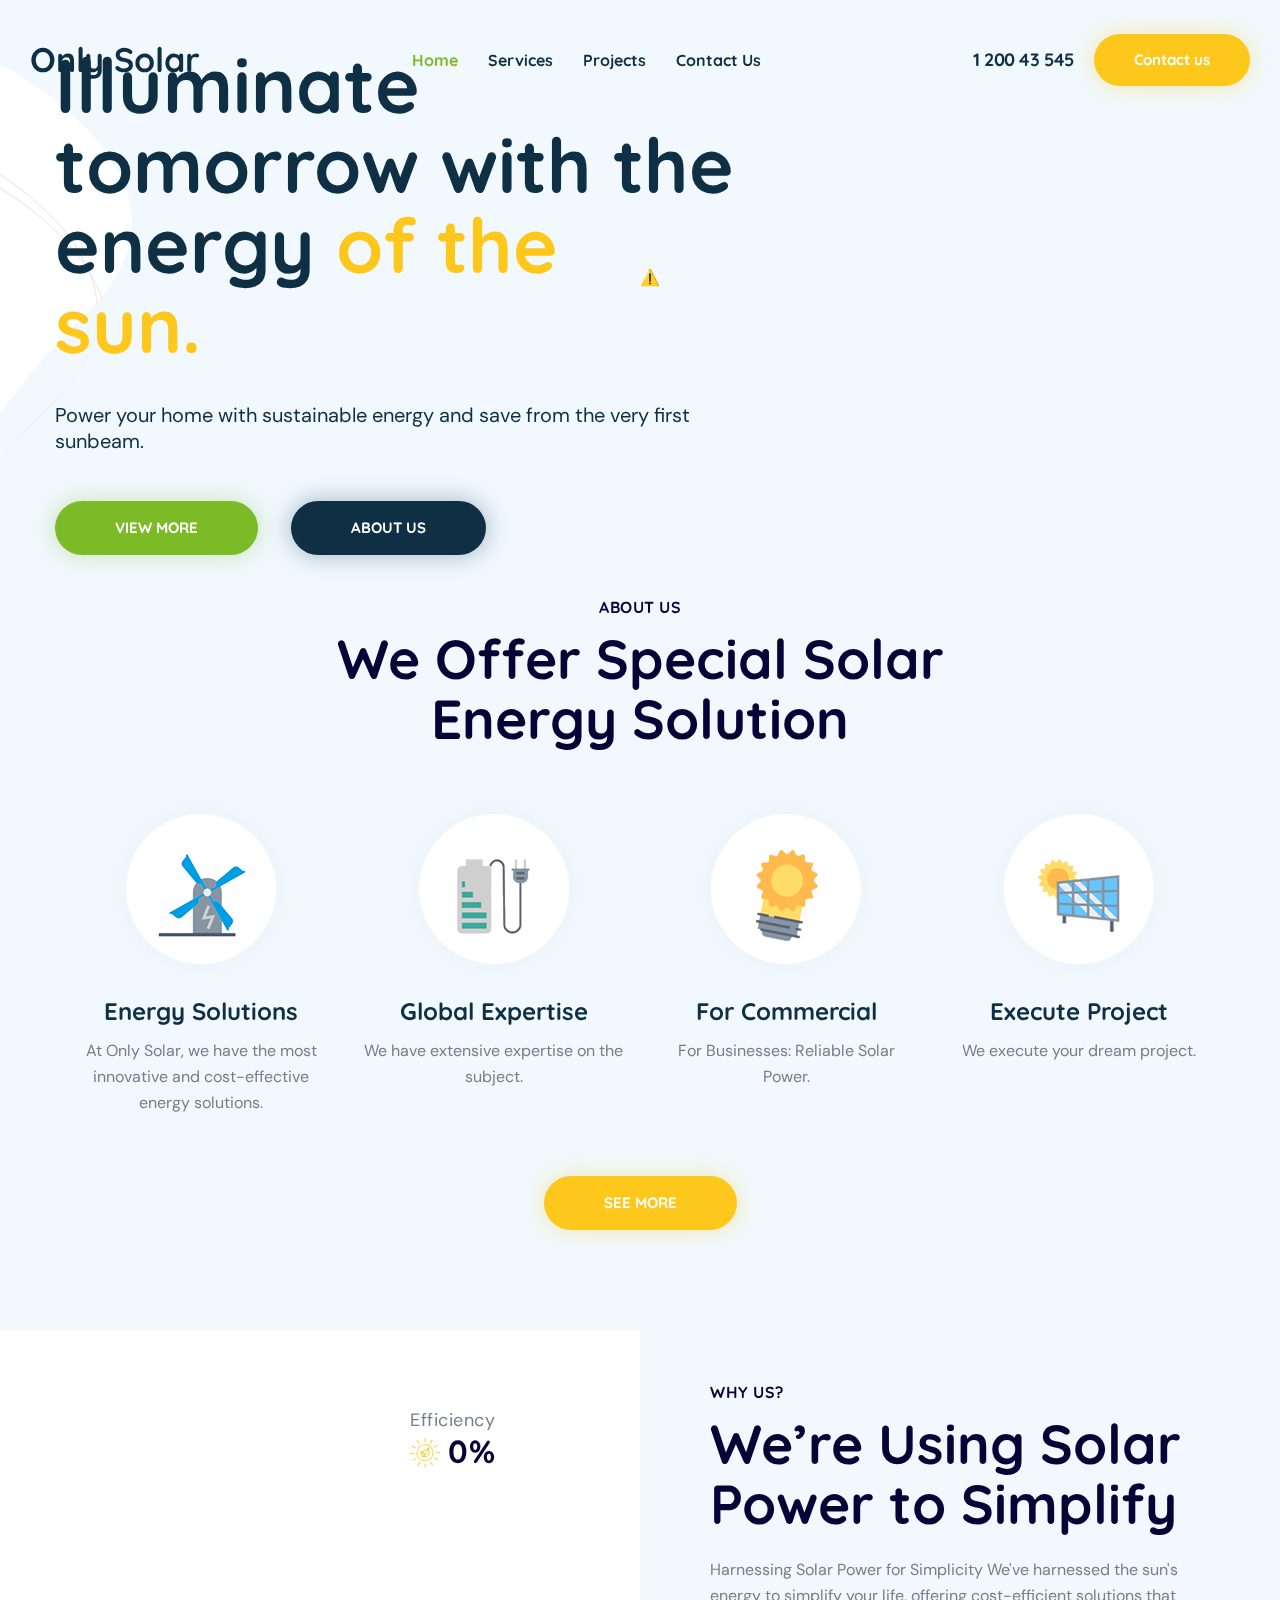
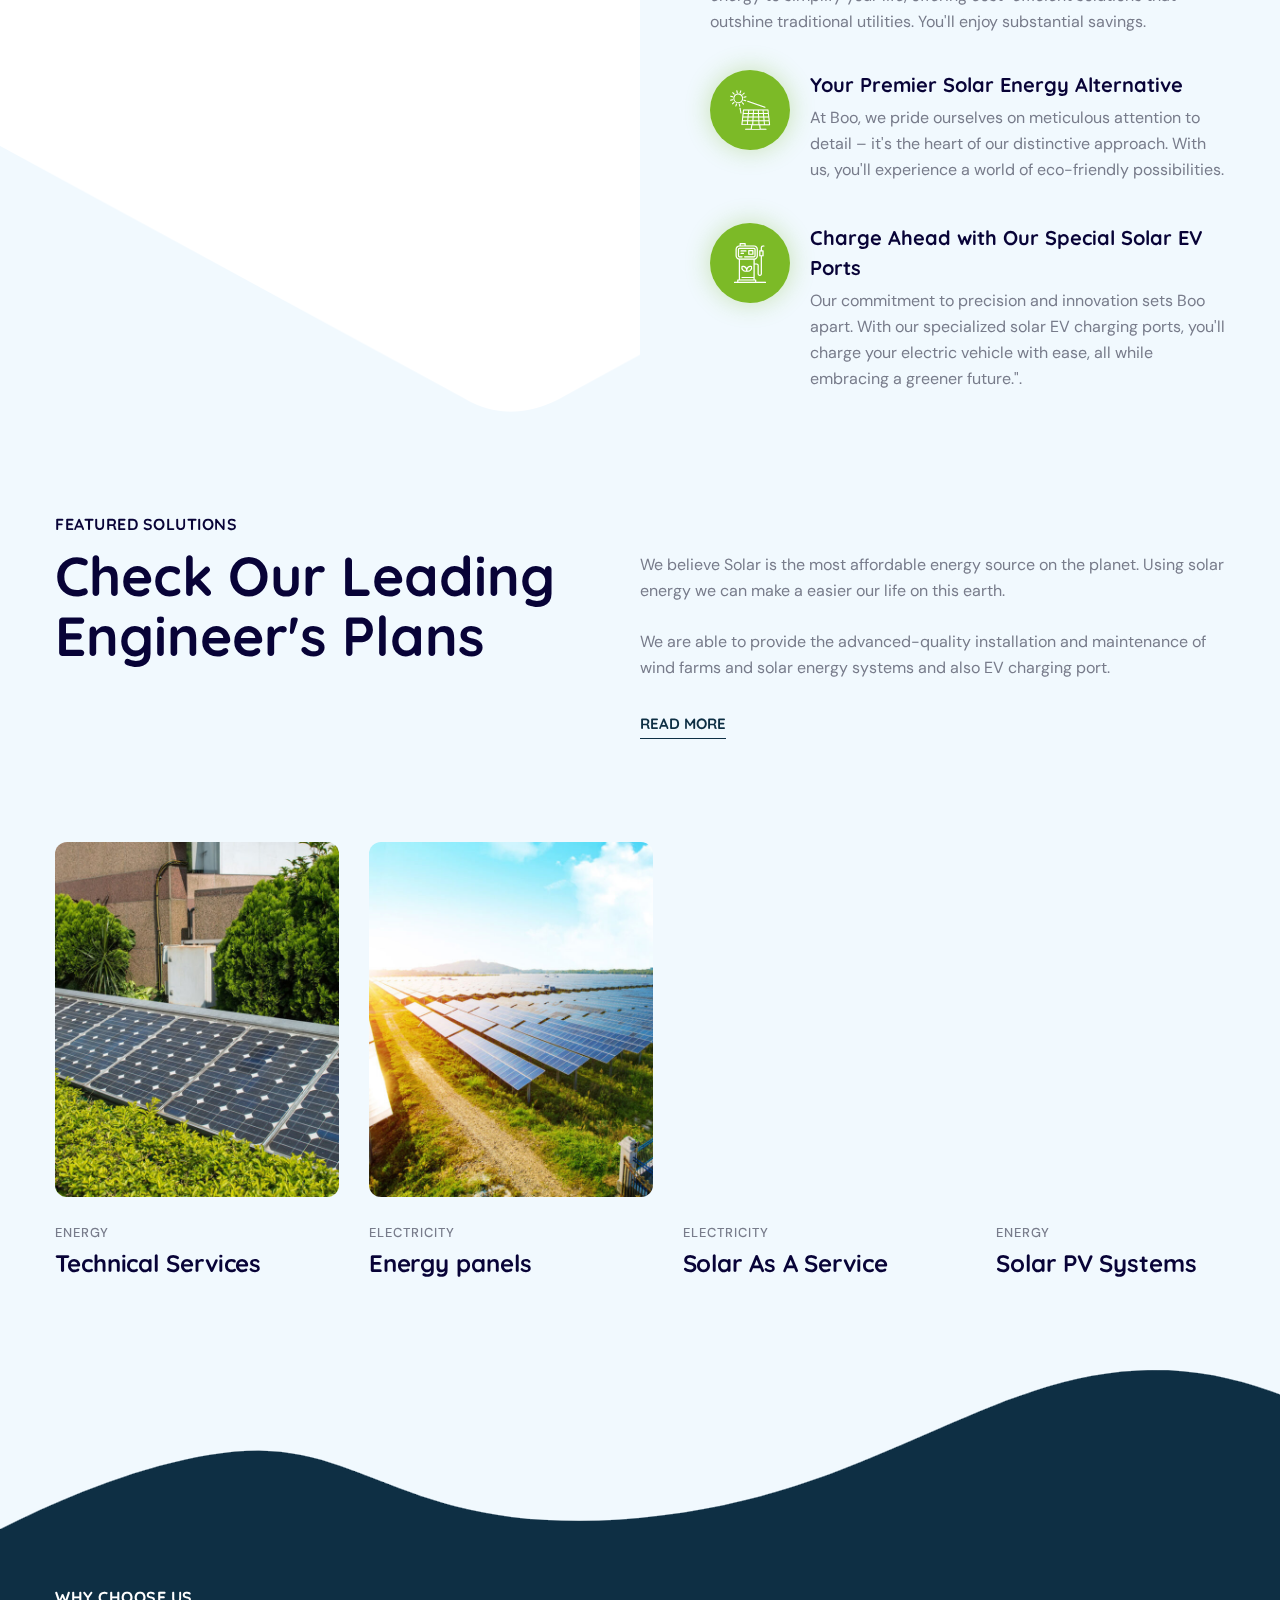
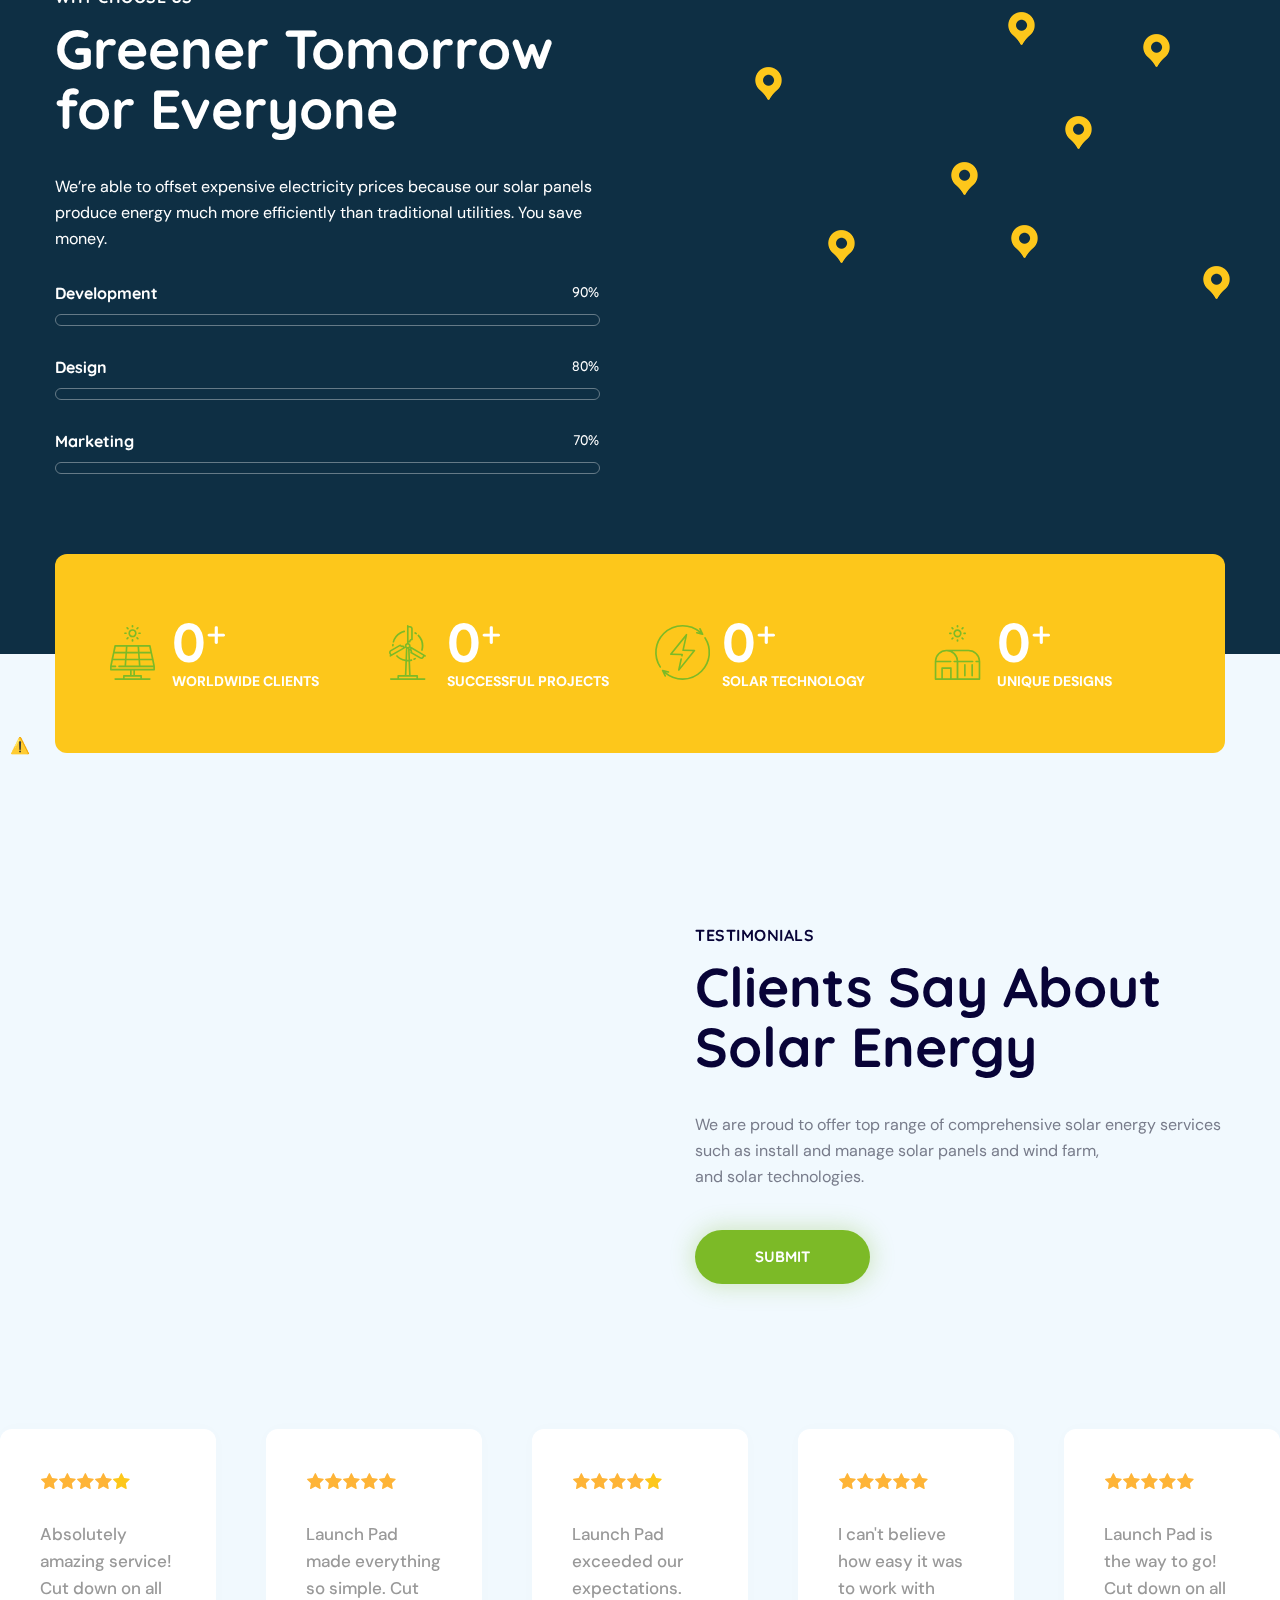
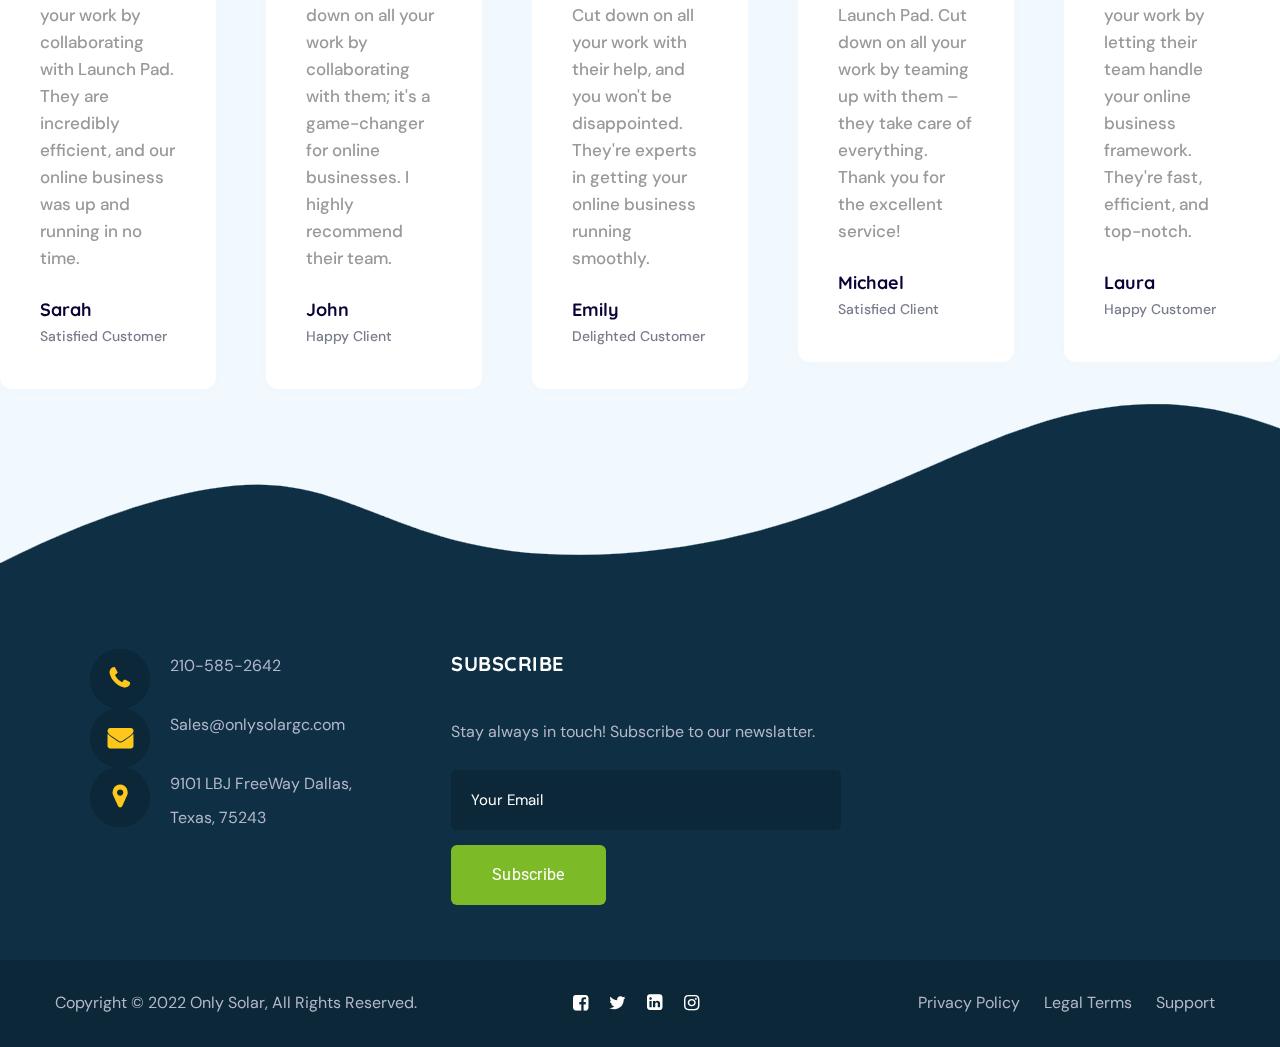
==== commit 6f6b6ec6: "changes" ====
--- a/index.html
+++ b/index.html
@@ -5,6 +5,7 @@
 <head>
 	<meta charset="UTF-8">
 	<meta name="viewport" content="width=device-width, initial-scale=1">
+	<link rel="stylesheet" href="index.css">
 	<link rel="profile" href="https://gmpg.org/xfn/11">
 	<title>Only Solar</title>
 	<meta name='robots' content='max-image-preview:large' />
@@ -20,20 +21,6 @@
 		/*! This file is auto-generated */
 		!function (e, a, t) { var n, r, o, i = a.createElement("canvas"), p = i.getContext && i.getContext("2d"); function s(e, t) { p.clearRect(0, 0, i.width, i.height), p.fillText(e, 0, 0); e = i.toDataURL(); return p.clearRect(0, 0, i.width, i.height), p.fillText(t, 0, 0), e === i.toDataURL() } function c(e) { var t = a.createElement("script"); t.src = e, t.defer = t.type = "text/javascript", a.getElementsByTagName("head")[0].appendChild(t) } for (o = Array("flag", "emoji"), t.supports = { everything: !0, everythingExceptFlag: !0 }, r = 0; r < o.length; r++)t.supports[o[r]] = function (e) { if (p && p.fillText) switch (p.textBaseline = "top", p.font = "600 32px Arial", e) { case "flag": return s("\ud83c\udff3\ufe0f\u200d\u26a7\ufe0f", "\ud83c\udff3\ufe0f\u200b\u26a7\ufe0f") ? !1 : !s("\ud83c\uddfa\ud83c\uddf3", "\ud83c\uddfa\u200b\ud83c\uddf3") && !s("\ud83c\udff4\udb40\udc67\udb40\udc62\udb40\udc65\udb40\udc6e\udb40\udc67\udb40\udc7f", "\ud83c\udff4\u200b\udb40\udc67\u200b\udb40\udc62\u200b\udb40\udc65\u200b\udb40\udc6e\u200b\udb40\udc67\u200b\udb40\udc7f"); case "emoji": return !s("\ud83e\udef1\ud83c\udffb\u200d\ud83e\udef2\ud83c\udfff", "\ud83e\udef1\ud83c\udffb\u200b\ud83e\udef2\ud83c\udfff") }return !1 }(o[r]), t.supports.everything = t.supports.everything && t.supports[o[r]], "flag" !== o[r] && (t.supports.everythingExceptFlag = t.supports.everythingExceptFlag && t.supports[o[r]]); t.supports.everythingExceptFlag = t.supports.everythingExceptFlag && !t.supports.flag, t.DOMReady = !1, t.readyCallback = function () { t.DOMReady = !0 }, t.supports.everything || (n = function () { t.readyCallback() }, a.addEventListener ? (a.addEventListener("DOMContentLoaded", n, !1), e.addEventListener("load", n, !1)) : (e.attachEvent("onload", n), a.attachEvent("onreadystatechange", function () { "complete" === a.readyState && t.readyCallback() })), (e = t.source || {}).concatemoji ? c(e.concatemoji) : e.wpemoji && e.twemoji && (c(e.twemoji), c(e.wpemoji))) }(window, document, window._wpemojiSettings);
 	</script>
-	<style>
-		img.wp-smiley,
-		img.emoji {
-			display: inline !important;
-			border: none !important;
-			box-shadow: none !important;
-			height: 1em !important;
-			width: 1em !important;
-			margin: 0 0.07em !important;
-			vertical-align: -0.1em !important;
-			background: none !important;
-			padding: 0 !important;
-		}
-	</style>
 	<link rel='stylesheet' id='wp-block-library-css'
 		href='./elementor-site6/wp-includes/css/dist/block-library/style.min3781.css?ver=6.2.2' media='all' />
 	<link rel='stylesheet' id='wc-blocks-vendors-style-css'
@@ -42,383 +29,6 @@
 	<link rel='stylesheet' id='wc-blocks-style-css'
 		href='./elementor-site6/wp-content/plugins/woocommerce/packages/woocommerce-blocks/build/wc-blocks-stylead26.css?ver=10.4.6'
 		media='all' />
-	<style id='global-styles-inline-css'>
-		body {
-			--wp--preset--color--black: #000000;
-			--wp--preset--color--cyan-bluish-gray: #abb8c3;
-			--wp--preset--color--white: #ffffff;
-			--wp--preset--color--pale-pink: #f78da7;
-			--wp--preset--color--vivid-red: #cf2e2e;
-			--wp--preset--color--luminous-vivid-orange: #ff6900;
-			--wp--preset--color--luminous-vivid-amber: #fcb900;
-			--wp--preset--color--light-green-cyan: #7bdcb5;
-			--wp--preset--color--vivid-green-cyan: #00d084;
-			--wp--preset--color--pale-cyan-blue: #8ed1fc;
-			--wp--preset--color--vivid-cyan-blue: #0693e3;
-			--wp--preset--color--vivid-purple: #9b51e0;
-			--wp--preset--gradient--vivid-cyan-blue-to-vivid-purple: linear-gradient(135deg, rgba(6, 147, 227, 1) 0%, rgb(155, 81, 224) 100%);
-			--wp--preset--gradient--light-green-cyan-to-vivid-green-cyan: linear-gradient(135deg, rgb(122, 220, 180) 0%, rgb(0, 208, 130) 100%);
-			--wp--preset--gradient--luminous-vivid-amber-to-luminous-vivid-orange: linear-gradient(135deg, rgba(252, 185, 0, 1) 0%, rgba(255, 105, 0, 1) 100%);
-			--wp--preset--gradient--luminous-vivid-orange-to-vivid-red: linear-gradient(135deg, rgba(255, 105, 0, 1) 0%, rgb(207, 46, 46) 100%);
-			--wp--preset--gradient--very-light-gray-to-cyan-bluish-gray: linear-gradient(135deg, rgb(238, 238, 238) 0%, rgb(169, 184, 195) 100%);
-			--wp--preset--gradient--cool-to-warm-spectrum: linear-gradient(135deg, rgb(74, 234, 220) 0%, rgb(151, 120, 209) 20%, rgb(207, 42, 186) 40%, rgb(238, 44, 130) 60%, rgb(251, 105, 98) 80%, rgb(254, 248, 76) 100%);
-			--wp--preset--gradient--blush-light-purple: linear-gradient(135deg, rgb(255, 206, 236) 0%, rgb(152, 150, 240) 100%);
-			--wp--preset--gradient--blush-bordeaux: linear-gradient(135deg, rgb(254, 205, 165) 0%, rgb(254, 45, 45) 50%, rgb(107, 0, 62) 100%);
-			--wp--preset--gradient--luminous-dusk: linear-gradient(135deg, rgb(255, 203, 112) 0%, rgb(199, 81, 192) 50%, rgb(65, 88, 208) 100%);
-			--wp--preset--gradient--pale-ocean: linear-gradient(135deg, rgb(255, 245, 203) 0%, rgb(182, 227, 212) 50%, rgb(51, 167, 181) 100%);
-			--wp--preset--gradient--electric-grass: linear-gradient(135deg, rgb(202, 248, 128) 0%, rgb(113, 206, 126) 100%);
-			--wp--preset--gradient--midnight: linear-gradient(135deg, rgb(2, 3, 129) 0%, rgb(40, 116, 252) 100%);
-			--wp--preset--duotone--dark-grayscale: url('#wp-duotone-dark-grayscale');
-			--wp--preset--duotone--grayscale: url('#wp-duotone-grayscale');
-			--wp--preset--duotone--purple-yellow: url('#wp-duotone-purple-yellow');
-			--wp--preset--duotone--blue-red: url('#wp-duotone-blue-red');
-			--wp--preset--duotone--midnight: url('#wp-duotone-midnight');
-			--wp--preset--duotone--magenta-yellow: url('#wp-duotone-magenta-yellow');
-			--wp--preset--duotone--purple-green: url('#wp-duotone-purple-green');
-			--wp--preset--duotone--blue-orange: url('#wp-duotone-blue-orange');
-			--wp--preset--font-size--small: 13px;
-			--wp--preset--font-size--medium: 20px;
-			--wp--preset--font-size--large: 36px;
-			--wp--preset--font-size--x-large: 42px;
-			--wp--preset--spacing--20: 0.44rem;
-			--wp--preset--spacing--30: 0.67rem;
-			--wp--preset--spacing--40: 1rem;
-			--wp--preset--spacing--50: 1.5rem;
-			--wp--preset--spacing--60: 2.25rem;
-			--wp--preset--spacing--70: 3.38rem;
-			--wp--preset--spacing--80: 5.06rem;
-			--wp--preset--shadow--natural: 6px 6px 9px rgba(0, 0, 0, 0.2);
-			--wp--preset--shadow--deep: 12px 12px 50px rgba(0, 0, 0, 0.4);
-			--wp--preset--shadow--sharp: 6px 6px 0px rgba(0, 0, 0, 0.2);
-			--wp--preset--shadow--outlined: 6px 6px 0px -3px rgba(255, 255, 255, 1), 6px 6px rgba(0, 0, 0, 1);
-			--wp--preset--shadow--crisp: 6px 6px 0px rgba(0, 0, 0, 1);
-		}
-
-		body {
-			margin: 0;
-		}
-
-		.wp-site-blocks>.alignleft {
-			float: left;
-			margin-right: 2em;
-		}
-
-		.wp-site-blocks>.alignright {
-			float: right;
-			margin-left: 2em;
-		}
-
-		.wp-site-blocks>.aligncenter {
-			justify-content: center;
-			margin-left: auto;
-			margin-right: auto;
-		}
-
-		:where(.is-layout-flex) {
-			gap: 0.5em;
-		}
-
-		body .is-layout-flow>.alignleft {
-			float: left;
-			margin-inline-start: 0;
-			margin-inline-end: 2em;
-		}
-
-		body .is-layout-flow>.alignright {
-			float: right;
-			margin-inline-start: 2em;
-			margin-inline-end: 0;
-		}
-
-		body .is-layout-flow>.aligncenter {
-			margin-left: auto !important;
-			margin-right: auto !important;
-		}
-
-		body .is-layout-constrained>.alignleft {
-			float: left;
-			margin-inline-start: 0;
-			margin-inline-end: 2em;
-		}
-
-		body .is-layout-constrained>.alignright {
-			float: right;
-			margin-inline-start: 2em;
-			margin-inline-end: 0;
-		}
-
-		body .is-layout-constrained>.aligncenter {
-			margin-left: auto !important;
-			margin-right: auto !important;
-		}
-
-		body .is-layout-constrained> :where(:not(.alignleft):not(.alignright):not(.alignfull)) {
-			max-width: var(--wp--style--global--content-size);
-			margin-left: auto !important;
-			margin-right: auto !important;
-		}
-
-		body .is-layout-constrained>.alignwide {
-			max-width: var(--wp--style--global--wide-size);
-		}
-
-		body .is-layout-flex {
-			display: flex;
-		}
-
-		body .is-layout-flex {
-			flex-wrap: wrap;
-			align-items: center;
-		}
-
-		body .is-layout-flex>* {
-			margin: 0;
-		}
-
-		body {
-			padding-top: 0px;
-			padding-right: 0px;
-			padding-bottom: 0px;
-			padding-left: 0px;
-		}
-
-		a:where(:not(.wp-element-button)) {
-			text-decoration: underline;
-		}
-
-		.wp-element-button,
-		.wp-block-button__link {
-			background-color: #32373c;
-			border-width: 0;
-			color: #fff;
-			font-family: inherit;
-			font-size: inherit;
-			line-height: inherit;
-			padding: calc(0.667em + 2px) calc(1.333em + 2px);
-			text-decoration: none;
-		}
-
-		.has-black-color {
-			color: var(--wp--preset--color--black) !important;
-		}
-
-		.has-cyan-bluish-gray-color {
-			color: var(--wp--preset--color--cyan-bluish-gray) !important;
-		}
-
-		.has-white-color {
-			color: var(--wp--preset--color--white) !important;
-		}
-
-		.has-pale-pink-color {
-			color: var(--wp--preset--color--pale-pink) !important;
-		}
-
-		.has-vivid-red-color {
-			color: var(--wp--preset--color--vivid-red) !important;
-		}
-
-		.has-luminous-vivid-orange-color {
-			color: var(--wp--preset--color--luminous-vivid-orange) !important;
-		}
-
-		.has-luminous-vivid-amber-color {
-			color: var(--wp--preset--color--luminous-vivid-amber) !important;
-		}
-
-		.has-light-green-cyan-color {
-			color: var(--wp--preset--color--light-green-cyan) !important;
-		}
-
-		.has-vivid-green-cyan-color {
-			color: var(--wp--preset--color--vivid-green-cyan) !important;
-		}
-
-		.has-pale-cyan-blue-color {
-			color: var(--wp--preset--color--pale-cyan-blue) !important;
-		}
-
-		.has-vivid-cyan-blue-color {
-			color: var(--wp--preset--color--vivid-cyan-blue) !important;
-		}
-
-		.has-vivid-purple-color {
-			color: var(--wp--preset--color--vivid-purple) !important;
-		}
-
-		.has-black-background-color {
-			background-color: var(--wp--preset--color--black) !important;
-		}
-
-		.has-cyan-bluish-gray-background-color {
-			background-color: var(--wp--preset--color--cyan-bluish-gray) !important;
-		}
-
-		.has-white-background-color {
-			background-color: var(--wp--preset--color--white) !important;
-		}
-
-		.has-pale-pink-background-color {
-			background-color: var(--wp--preset--color--pale-pink) !important;
-		}
-
-		.has-vivid-red-background-color {
-			background-color: var(--wp--preset--color--vivid-red) !important;
-		}
-
-		.has-luminous-vivid-orange-background-color {
-			background-color: var(--wp--preset--color--luminous-vivid-orange) !important;
-		}
-
-		.has-luminous-vivid-amber-background-color {
-			background-color: var(--wp--preset--color--luminous-vivid-amber) !important;
-		}
-
-		.has-light-green-cyan-background-color {
-			background-color: var(--wp--preset--color--light-green-cyan) !important;
-		}
-
-		.has-vivid-green-cyan-background-color {
-			background-color: var(--wp--preset--color--vivid-green-cyan) !important;
-		}
-
-		.has-pale-cyan-blue-background-color {
-			background-color: var(--wp--preset--color--pale-cyan-blue) !important;
-		}
-
-		.has-vivid-cyan-blue-background-color {
-			background-color: var(--wp--preset--color--vivid-cyan-blue) !important;
-		}
-
-		.has-vivid-purple-background-color {
-			background-color: var(--wp--preset--color--vivid-purple) !important;
-		}
-
-		.has-black-border-color {
-			border-color: var(--wp--preset--color--black) !important;
-		}
-
-		.has-cyan-bluish-gray-border-color {
-			border-color: var(--wp--preset--color--cyan-bluish-gray) !important;
-		}
-
-		.has-white-border-color {
-			border-color: var(--wp--preset--color--white) !important;
-		}
-
-		.has-pale-pink-border-color {
-			border-color: var(--wp--preset--color--pale-pink) !important;
-		}
-
-		.has-vivid-red-border-color {
-			border-color: var(--wp--preset--color--vivid-red) !important;
-		}
-
-		.has-luminous-vivid-orange-border-color {
-			border-color: var(--wp--preset--color--luminous-vivid-orange) !important;
-		}
-
-		.has-luminous-vivid-amber-border-color {
-			border-color: var(--wp--preset--color--luminous-vivid-amber) !important;
-		}
-
-		.has-light-green-cyan-border-color {
-			border-color: var(--wp--preset--color--light-green-cyan) !important;
-		}
-
-		.has-vivid-green-cyan-border-color {
-			border-color: var(--wp--preset--color--vivid-green-cyan) !important;
-		}
-
-		.has-pale-cyan-blue-border-color {
-			border-color: var(--wp--preset--color--pale-cyan-blue) !important;
-		}
-
-		.has-vivid-cyan-blue-border-color {
-			border-color: var(--wp--preset--color--vivid-cyan-blue) !important;
-		}
-
-		.has-vivid-purple-border-color {
-			border-color: var(--wp--preset--color--vivid-purple) !important;
-		}
-
-		.has-vivid-cyan-blue-to-vivid-purple-gradient-background {
-			background: var(--wp--preset--gradient--vivid-cyan-blue-to-vivid-purple) !important;
-		}
-
-		.has-light-green-cyan-to-vivid-green-cyan-gradient-background {
-			background: var(--wp--preset--gradient--light-green-cyan-to-vivid-green-cyan) !important;
-		}
-
-		.has-luminous-vivid-amber-to-luminous-vivid-orange-gradient-background {
-			background: var(--wp--preset--gradient--luminous-vivid-amber-to-luminous-vivid-orange) !important;
-		}
-
-		.has-luminous-vivid-orange-to-vivid-red-gradient-background {
-			background: var(--wp--preset--gradient--luminous-vivid-orange-to-vivid-red) !important;
-		}
-
-		.has-very-light-gray-to-cyan-bluish-gray-gradient-background {
-			background: var(--wp--preset--gradient--very-light-gray-to-cyan-bluish-gray) !important;
-		}
-
-		.has-cool-to-warm-spectrum-gradient-background {
-			background: var(--wp--preset--gradient--cool-to-warm-spectrum) !important;
-		}
-
-		.has-blush-light-purple-gradient-background {
-			background: var(--wp--preset--gradient--blush-light-purple) !important;
-		}
-
-		.has-blush-bordeaux-gradient-background {
-			background: var(--wp--preset--gradient--blush-bordeaux) !important;
-		}
-
-		.has-luminous-dusk-gradient-background {
-			background: var(--wp--preset--gradient--luminous-dusk) !important;
-		}
-
-		.has-pale-ocean-gradient-background {
-			background: var(--wp--preset--gradient--pale-ocean) !important;
-		}
-
-		.has-electric-grass-gradient-background {
-			background: var(--wp--preset--gradient--electric-grass) !important;
-		}
-
-		.has-midnight-gradient-background {
-			background: var(--wp--preset--gradient--midnight) !important;
-		}
-
-		.has-small-font-size {
-			font-size: var(--wp--preset--font-size--small) !important;
-		}
-
-		.has-medium-font-size {
-			font-size: var(--wp--preset--font-size--medium) !important;
-		}
-
-		.has-large-font-size {
-			font-size: var(--wp--preset--font-size--large) !important;
-		}
-
-		.has-x-large-font-size {
-			font-size: var(--wp--preset--font-size--x-large) !important;
-		}
-
-		.wp-block-navigation a:where(:not(.wp-element-button)) {
-			color: inherit;
-		}
-
-		:where(.wp-block-columns.is-layout-flex) {
-			gap: 2em;
-		}
-
-		.wp-block-pullquote {
-			font-size: 1.5em;
-			line-height: 1.6;
-		}
-	</style>
 	<link rel='stylesheet' id='contact-form-7-css'
 		href='./elementor-site6/wp-content/plugins/contact-form-7/includes/css/styles41a3.css?ver=5.8' media='all' />
 	<link rel='stylesheet' id='powertip-css'
@@ -434,11 +44,6 @@
 		media='only screen and (max-width: 768px)' />
 	<link rel='stylesheet' id='woocommerce-general-css'
 		href='./elementor-site6/wp-content/plugins/woocommerce/assets/css/woocommerce5125.css?ver=7.9.0' media='all' />
-	<style id='woocommerce-inline-inline-css'>
-		.woocommerce form .form-row .required {
-			visibility: visible;
-		}
-	</style>
 	<link rel='stylesheet' id='cspt-all-gfonts-css'
 		href='https://fonts.googleapis.com/css?family=DM+Sans%3Aregular%2C500%7CQuicksand%3A700%2C600%7CPlayfair+Display%3A500%7CRoboto%3A700%2C500&amp;ver=6.2.2'
 		media='all' />
@@ -714,10 +319,6 @@
 													class="menu-item menu-item-type-custom menu-item-object-custom current-menu-ancestor current-menu-parent menu-item-has-children menu-item-18719">
 													<a href="#">Home</a>
 												</li>
-												<li id="menu-item-18727"
-													class="menu-item menu-item-type-custom menu-item-object-custom menu-item-has-children menu-item-18727">
-													<a href="#">Pages</a>
-												</li>
 												<li id="menu-item-28938"
 													class="menu-item menu-item-type-post_type menu-item-object-page menu-item-has-children menu-item-28938">
 													<a href="#">Services</a>
@@ -725,10 +326,6 @@
 												<li id="menu-item-18728"
 													class="menu-item menu-item-type-custom menu-item-object-custom menu-item-has-children menu-item-18728">
 													<a href="#">Projects</a>
-												</li>
-												<li id="menu-item-18730"
-													class="menu-item menu-item-type-custom menu-item-object-custom menu-item-has-children menu-item-18730">
-													<a href="#">Blog</a>
 												</li>
 												<li id="menu-item-28951"
 													class="menu-item menu-item-type-post_type menu-item-object-page menu-item-28951">
@@ -778,7 +375,7 @@
 					</form>
 				</div>
 				<div id="primary" class="content-area ">
-					<main id="main" class="site-main cspt-page-content-wrapper">
+    					<main id="main" class="site-main cspt-page-content-wrapper">
 
 						<article id="post-2" class="post-2 page type-page status-publish hentry">
 							<div class="entry-content">
@@ -1377,45 +974,7 @@
 																				</div>
 																			</article>
 																		</div>
-																		<div
-																			class="cspt-ele cspt-service-ele col-md-6 col-lg-3 solar-pannels">
-																			<article
-																				class="creativesplanet-ele creativesplanet-ele-service cspt-service-style-4">
-																				<div class="creativesplanet-post-item">
-																					<div class="cspt-featured-wrapper">
-																						<img decoding="async"
-																							loading="lazy" width="600"
-																							height="750"
-																							src="./elementor-site6/wp-content/uploads/sites/19/2018/12/service-03-600x750.jpg"
-																							class="attachment-cspt-img-600x750 size-cspt-img-600x750 wp-post-image"
-																							alt="" data-id="29558" />
-																					</div>
-																					<div
-																						class="creativesplanet-box-content">
-																						<div
-																							class="creativesplanet-box-content-inner">
-																							<div
-																								class="cspt-service-wrap">
-																								<div
-																									class="cspt-service-category">
-																									<span
-																										class="cspt-service-cat"><a
-																											href="service-category/solar-pannels/index.html"
-																											rel="tag">Solar
-																											Pannels</a></span>
-																								</div>
-																								<h3
-																									class="cspt-service-title">
-																									<a
-																										href="service/wind-generators/index.html">Wind
-																										Generators</a>
-																								</h3>
-																							</div>
-																						</div>
-																					</div>
-																				</div>
-																			</article>
-																		</div>
+																
 																		<div
 																			class="cspt-ele cspt-service-ele col-md-6 col-lg-3 electricity">
 																			<article
@@ -2293,22 +1852,15 @@
 				<div class="footer-wrap cspt-footer-widget-area  cspt-bg-color-transparent">
 					<div class="container">
 						<div class="row">
-							<div class="cspt-footer-widget cspt-footer-widget-col-1 col-md-6 col-lg-3">
-								<aside id="block-7" class="widget widget_block greenly_widget  greenly_widget_count_1">
-									<h2>Preserve nature with a theme made for true green life. </h2>
-								</aside>
-							</div><!-- .cspt-footer-widget -->
 							<div class="cspt-footer-widget cspt-footer-widget-col-2 col-md-6 col-lg-3">
 								<aside id="greenly_contact_widget-2"
 									class="widget greenly_contact_widget greenly_widget  greenly_widget_count_2">
 									<h2 class="widget-title">Contact Us</h2>
 									<div class="cspt-contact-widget-lines">
-										<div class="cspt-contact-widget-line cspt-contact-widget-phone">(+2) 0109
-											-1812-347 (+2) 0109 -1812-347</div>
-										<div class="cspt-contact-widget-line cspt-contact-widget-email">
+										<div class="cspt-contact-widget-line cspt-contact-widget-phone">210-585-2642</div>
+										<div class="cspt-contact-widget-line cspt-contact-widget-email">Sales@onlysolargc.com
 										</div>
-										<div class="cspt-contact-widget-line cspt-contact-widget-address">201 Stokes
-											Isle Apt. 896, New York 1001</div>
+										<div class="cspt-contact-widget-line cspt-contact-widget-address">9101 LBJ FreeWay Dallas, Texas, 75243</div>
 									</div>
 								</aside>
 							</div><!-- .cspt-footer-widget -->
--- a/index.css
+++ b/index.css
@@ -0,0 +1,458 @@
+img.wp-smiley,
+img.emoji {
+  display: inline !important;
+  border: none !important;
+  box-shadow: none !important;
+  height: 1em !important;
+  width: 1em !important;
+  margin: 0 0.07em !important;
+  vertical-align: -0.1em !important;
+  background: none !important;
+  padding: 0 !important;
+}
+body {
+  --wp--preset--color--black: #000000;
+  --wp--preset--color--cyan-bluish-gray: #abb8c3;
+  --wp--preset--color--white: #ffffff;
+  --wp--preset--color--pale-pink: #f78da7;
+  --wp--preset--color--vivid-red: #cf2e2e;
+  --wp--preset--color--luminous-vivid-orange: #ff6900;
+  --wp--preset--color--luminous-vivid-amber: #fcb900;
+  --wp--preset--color--light-green-cyan: #7bdcb5;
+  --wp--preset--color--vivid-green-cyan: #00d084;
+  --wp--preset--color--pale-cyan-blue: #8ed1fc;
+  --wp--preset--color--vivid-cyan-blue: #0693e3;
+  --wp--preset--color--vivid-purple: #9b51e0;
+  --wp--preset--gradient--vivid-cyan-blue-to-vivid-purple: linear-gradient(
+    135deg,
+    rgba(6, 147, 227, 1) 0%,
+    rgb(155, 81, 224) 100%
+  );
+  --wp--preset--gradient--light-green-cyan-to-vivid-green-cyan: linear-gradient(
+    135deg,
+    rgb(122, 220, 180) 0%,
+    rgb(0, 208, 130) 100%
+  );
+  --wp--preset--gradient--luminous-vivid-amber-to-luminous-vivid-orange: linear-gradient(
+    135deg,
+    rgba(252, 185, 0, 1) 0%,
+    rgba(255, 105, 0, 1) 100%
+  );
+  --wp--preset--gradient--luminous-vivid-orange-to-vivid-red: linear-gradient(
+    135deg,
+    rgba(255, 105, 0, 1) 0%,
+    rgb(207, 46, 46) 100%
+  );
+  --wp--preset--gradient--very-light-gray-to-cyan-bluish-gray: linear-gradient(
+    135deg,
+    rgb(238, 238, 238) 0%,
+    rgb(169, 184, 195) 100%
+  );
+  --wp--preset--gradient--cool-to-warm-spectrum: linear-gradient(
+    135deg,
+    rgb(74, 234, 220) 0%,
+    rgb(151, 120, 209) 20%,
+    rgb(207, 42, 186) 40%,
+    rgb(238, 44, 130) 60%,
+    rgb(251, 105, 98) 80%,
+    rgb(254, 248, 76) 100%
+  );
+  --wp--preset--gradient--blush-light-purple: linear-gradient(
+    135deg,
+    rgb(255, 206, 236) 0%,
+    rgb(152, 150, 240) 100%
+  );
+  --wp--preset--gradient--blush-bordeaux: linear-gradient(
+    135deg,
+    rgb(254, 205, 165) 0%,
+    rgb(254, 45, 45) 50%,
+    rgb(107, 0, 62) 100%
+  );
+  --wp--preset--gradient--luminous-dusk: linear-gradient(
+    135deg,
+    rgb(255, 203, 112) 0%,
+    rgb(199, 81, 192) 50%,
+    rgb(65, 88, 208) 100%
+  );
+  --wp--preset--gradient--pale-ocean: linear-gradient(
+    135deg,
+    rgb(255, 245, 203) 0%,
+    rgb(182, 227, 212) 50%,
+    rgb(51, 167, 181) 100%
+  );
+  --wp--preset--gradient--electric-grass: linear-gradient(
+    135deg,
+    rgb(202, 248, 128) 0%,
+    rgb(113, 206, 126) 100%
+  );
+  --wp--preset--gradient--midnight: linear-gradient(
+    135deg,
+    rgb(2, 3, 129) 0%,
+    rgb(40, 116, 252) 100%
+  );
+  --wp--preset--duotone--dark-grayscale: url("#wp-duotone-dark-grayscale");
+  --wp--preset--duotone--grayscale: url("#wp-duotone-grayscale");
+  --wp--preset--duotone--purple-yellow: url("#wp-duotone-purple-yellow");
+  --wp--preset--duotone--blue-red: url("#wp-duotone-blue-red");
+  --wp--preset--duotone--midnight: url("#wp-duotone-midnight");
+  --wp--preset--duotone--magenta-yellow: url("#wp-duotone-magenta-yellow");
+  --wp--preset--duotone--purple-green: url("#wp-duotone-purple-green");
+  --wp--preset--duotone--blue-orange: url("#wp-duotone-blue-orange");
+  --wp--preset--font-size--small: 13px;
+  --wp--preset--font-size--medium: 20px;
+  --wp--preset--font-size--large: 36px;
+  --wp--preset--font-size--x-large: 42px;
+  --wp--preset--spacing--20: 0.44rem;
+  --wp--preset--spacing--30: 0.67rem;
+  --wp--preset--spacing--40: 1rem;
+  --wp--preset--spacing--50: 1.5rem;
+  --wp--preset--spacing--60: 2.25rem;
+  --wp--preset--spacing--70: 3.38rem;
+  --wp--preset--spacing--80: 5.06rem;
+  --wp--preset--shadow--natural: 6px 6px 9px rgba(0, 0, 0, 0.2);
+  --wp--preset--shadow--deep: 12px 12px 50px rgba(0, 0, 0, 0.4);
+  --wp--preset--shadow--sharp: 6px 6px 0px rgba(0, 0, 0, 0.2);
+  --wp--preset--shadow--outlined: 6px 6px 0px -3px rgba(255, 255, 255, 1),
+    6px 6px rgba(0, 0, 0, 1);
+  --wp--preset--shadow--crisp: 6px 6px 0px rgba(0, 0, 0, 1);
+}
+
+body {
+  margin: 0;
+}
+
+.wp-site-blocks > .alignleft {
+  float: left;
+  margin-right: 2em;
+}
+
+.wp-site-blocks > .alignright {
+  float: right;
+  margin-left: 2em;
+}
+
+.wp-site-blocks > .aligncenter {
+  justify-content: center;
+  margin-left: auto;
+  margin-right: auto;
+}
+
+:where(.is-layout-flex) {
+  gap: 0.5em;
+}
+
+body .is-layout-flow > .alignleft {
+  float: left;
+  margin-inline-start: 0;
+  margin-inline-end: 2em;
+}
+
+body .is-layout-flow > .alignright {
+  float: right;
+  margin-inline-start: 2em;
+  margin-inline-end: 0;
+}
+
+body .is-layout-flow > .aligncenter {
+  margin-left: auto !important;
+  margin-right: auto !important;
+}
+
+body .is-layout-constrained > .alignleft {
+  float: left;
+  margin-inline-start: 0;
+  margin-inline-end: 2em;
+}
+
+body .is-layout-constrained > .alignright {
+  float: right;
+  margin-inline-start: 2em;
+  margin-inline-end: 0;
+}
+
+body .is-layout-constrained > .aligncenter {
+  margin-left: auto !important;
+  margin-right: auto !important;
+}
+
+body
+  .is-layout-constrained
+  > :where(:not(.alignleft):not(.alignright):not(.alignfull)) {
+  max-width: var(--wp--style--global--content-size);
+  margin-left: auto !important;
+  margin-right: auto !important;
+}
+
+body .is-layout-constrained > .alignwide {
+  max-width: var(--wp--style--global--wide-size);
+}
+
+body .is-layout-flex {
+  display: flex;
+}
+
+body .is-layout-flex {
+  flex-wrap: wrap;
+  align-items: center;
+}
+
+body .is-layout-flex > * {
+  margin: 0;
+}
+
+body {
+  padding-top: 0px;
+  padding-right: 0px;
+  padding-bottom: 0px;
+  padding-left: 0px;
+}
+
+a:where(:not(.wp-element-button)) {
+  text-decoration: underline;
+}
+
+.wp-element-button,
+.wp-block-button__link {
+  background-color: #32373c;
+  border-width: 0;
+  color: #fff;
+  font-family: inherit;
+  font-size: inherit;
+  line-height: inherit;
+  padding: calc(0.667em + 2px) calc(1.333em + 2px);
+  text-decoration: none;
+}
+
+.has-black-color {
+  color: var(--wp--preset--color--black) !important;
+}
+
+.has-cyan-bluish-gray-color {
+  color: var(--wp--preset--color--cyan-bluish-gray) !important;
+}
+
+.has-white-color {
+  color: var(--wp--preset--color--white) !important;
+}
+
+.has-pale-pink-color {
+  color: var(--wp--preset--color--pale-pink) !important;
+}
+
+.has-vivid-red-color {
+  color: var(--wp--preset--color--vivid-red) !important;
+}
+
+.has-luminous-vivid-orange-color {
+  color: var(--wp--preset--color--luminous-vivid-orange) !important;
+}
+
+.has-luminous-vivid-amber-color {
+  color: var(--wp--preset--color--luminous-vivid-amber) !important;
+}
+
+.has-light-green-cyan-color {
+  color: var(--wp--preset--color--light-green-cyan) !important;
+}
+
+.has-vivid-green-cyan-color {
+  color: var(--wp--preset--color--vivid-green-cyan) !important;
+}
+
+.has-pale-cyan-blue-color {
+  color: var(--wp--preset--color--pale-cyan-blue) !important;
+}
+
+.has-vivid-cyan-blue-color {
+  color: var(--wp--preset--color--vivid-cyan-blue) !important;
+}
+
+.has-vivid-purple-color {
+  color: var(--wp--preset--color--vivid-purple) !important;
+}
+
+.has-black-background-color {
+  background-color: var(--wp--preset--color--black) !important;
+}
+
+.has-cyan-bluish-gray-background-color {
+  background-color: var(--wp--preset--color--cyan-bluish-gray) !important;
+}
+
+.has-white-background-color {
+  background-color: var(--wp--preset--color--white) !important;
+}
+
+.has-pale-pink-background-color {
+  background-color: var(--wp--preset--color--pale-pink) !important;
+}
+
+.has-vivid-red-background-color {
+  background-color: var(--wp--preset--color--vivid-red) !important;
+}
+
+.has-luminous-vivid-orange-background-color {
+  background-color: var(--wp--preset--color--luminous-vivid-orange) !important;
+}
+
+.has-luminous-vivid-amber-background-color {
+  background-color: var(--wp--preset--color--luminous-vivid-amber) !important;
+}
+
+.has-light-green-cyan-background-color {
+  background-color: var(--wp--preset--color--light-green-cyan) !important;
+}
+
+.has-vivid-green-cyan-background-color {
+  background-color: var(--wp--preset--color--vivid-green-cyan) !important;
+}
+
+.has-pale-cyan-blue-background-color {
+  background-color: var(--wp--preset--color--pale-cyan-blue) !important;
+}
+
+.has-vivid-cyan-blue-background-color {
+  background-color: var(--wp--preset--color--vivid-cyan-blue) !important;
+}
+
+.has-vivid-purple-background-color {
+  background-color: var(--wp--preset--color--vivid-purple) !important;
+}
+
+.has-black-border-color {
+  border-color: var(--wp--preset--color--black) !important;
+}
+
+.has-cyan-bluish-gray-border-color {
+  border-color: var(--wp--preset--color--cyan-bluish-gray) !important;
+}
+
+.has-white-border-color {
+  border-color: var(--wp--preset--color--white) !important;
+}
+
+.has-pale-pink-border-color {
+  border-color: var(--wp--preset--color--pale-pink) !important;
+}
+
+.has-vivid-red-border-color {
+  border-color: var(--wp--preset--color--vivid-red) !important;
+}
+
+.has-luminous-vivid-orange-border-color {
+  border-color: var(--wp--preset--color--luminous-vivid-orange) !important;
+}
+
+.has-luminous-vivid-amber-border-color {
+  border-color: var(--wp--preset--color--luminous-vivid-amber) !important;
+}
+
+.has-light-green-cyan-border-color {
+  border-color: var(--wp--preset--color--light-green-cyan) !important;
+}
+
+.has-vivid-green-cyan-border-color {
+  border-color: var(--wp--preset--color--vivid-green-cyan) !important;
+}
+
+.has-pale-cyan-blue-border-color {
+  border-color: var(--wp--preset--color--pale-cyan-blue) !important;
+}
+
+.has-vivid-cyan-blue-border-color {
+  border-color: var(--wp--preset--color--vivid-cyan-blue) !important;
+}
+
+.has-vivid-purple-border-color {
+  border-color: var(--wp--preset--color--vivid-purple) !important;
+}
+
+.has-vivid-cyan-blue-to-vivid-purple-gradient-background {
+  background: var(
+    --wp--preset--gradient--vivid-cyan-blue-to-vivid-purple
+  ) !important;
+}
+
+.has-light-green-cyan-to-vivid-green-cyan-gradient-background {
+  background: var(
+    --wp--preset--gradient--light-green-cyan-to-vivid-green-cyan
+  ) !important;
+}
+
+.has-luminous-vivid-amber-to-luminous-vivid-orange-gradient-background {
+  background: var(
+    --wp--preset--gradient--luminous-vivid-amber-to-luminous-vivid-orange
+  ) !important;
+}
+
+.has-luminous-vivid-orange-to-vivid-red-gradient-background {
+  background: var(
+    --wp--preset--gradient--luminous-vivid-orange-to-vivid-red
+  ) !important;
+}
+
+.has-very-light-gray-to-cyan-bluish-gray-gradient-background {
+  background: var(
+    --wp--preset--gradient--very-light-gray-to-cyan-bluish-gray
+  ) !important;
+}
+
+.has-cool-to-warm-spectrum-gradient-background {
+  background: var(--wp--preset--gradient--cool-to-warm-spectrum) !important;
+}
+
+.has-blush-light-purple-gradient-background {
+  background: var(--wp--preset--gradient--blush-light-purple) !important;
+}
+
+.has-blush-bordeaux-gradient-background {
+  background: var(--wp--preset--gradient--blush-bordeaux) !important;
+}
+
+.has-luminous-dusk-gradient-background {
+  background: var(--wp--preset--gradient--luminous-dusk) !important;
+}
+
+.has-pale-ocean-gradient-background {
+  background: var(--wp--preset--gradient--pale-ocean) !important;
+}
+
+.has-electric-grass-gradient-background {
+  background: var(--wp--preset--gradient--electric-grass) !important;
+}
+
+.has-midnight-gradient-background {
+  background: var(--wp--preset--gradient--midnight) !important;
+}
+
+.has-small-font-size {
+  font-size: var(--wp--preset--font-size--small) !important;
+}
+
+.has-medium-font-size {
+  font-size: var(--wp--preset--font-size--medium) !important;
+}
+
+.has-large-font-size {
+  font-size: var(--wp--preset--font-size--large) !important;
+}
+
+.has-x-large-font-size {
+  font-size: var(--wp--preset--font-size--x-large) !important;
+}
+
+.wp-block-navigation a:where(:not(.wp-element-button)) {
+  color: inherit;
+}
+
+:where(.wp-block-columns.is-layout-flex) {
+  gap: 2em;
+}
+
+.wp-block-pullquote {
+  font-size: 1.5em;
+  line-height: 1.6;
+}
+.woocommerce form .form-row .required {
+    visibility: visible;
+}
--- a/elementor-site6/wp-content/plugins/elementor/assets/lib/animations/animations.mina1c3.css
+++ b/elementor-site6/wp-content/plugins/elementor/assets/lib/animations/animations.mina1c3.css
@@ -1,2 +1,1154 @@
-@keyframes bounce{20%,53%,80%,from,to{animation-timing-function:cubic-bezier(.215,.61,.355,1);transform:translate3d(0,0,0)}40%,43%{animation-timing-function:cubic-bezier(.755,.050,.855,.060);transform:translate3d(0,-30px,0)}70%{animation-timing-function:cubic-bezier(.755,.050,.855,.060);transform:translate3d(0,-15px,0)}90%{transform:translate3d(0,-4px,0)}}.bounce{animation-name:bounce;transform-origin:center bottom}@keyframes flash{50%,from,to{opacity:1}25%,75%{opacity:0}}.flash{animation-name:flash}@keyframes pulse{from,to{transform:scale3d(1,1,1)}50%{transform:scale3d(1.05,1.05,1.05)}}.pulse{animation-name:pulse}@keyframes rubberBand{from,to{transform:scale3d(1,1,1)}30%{transform:scale3d(1.25,.75,1)}40%{transform:scale3d(.75,1.25,1)}50%{transform:scale3d(1.15,.85,1)}65%{transform:scale3d(.95,1.05,1)}75%{transform:scale3d(1.05,.95,1)}}.rubberBand{animation-name:rubberBand}@keyframes shake{from,to{transform:translate3d(0,0,0)}10%,30%,50%,70%,90%{transform:translate3d(-10px,0,0)}20%,40%,60%,80%{transform:translate3d(10px,0,0)}}.shake{animation-name:shake}@keyframes headShake{0%{transform:translateX(0)}6.5%{transform:translateX(-6px) rotateY(-9deg)}18.5%{transform:translateX(5px) rotateY(7deg)}31.5%{transform:translateX(-3px) rotateY(-5deg)}43.5%{transform:translateX(2px) rotateY(3deg)}50%{transform:translateX(0)}}.headShake{animation-timing-function:ease-in-out;animation-name:headShake}@keyframes swing{20%{transform:rotate3d(0,0,1,15deg)}40%{transform:rotate3d(0,0,1,-10deg)}60%{transform:rotate3d(0,0,1,5deg)}80%{transform:rotate3d(0,0,1,-5deg)}to{transform:rotate3d(0,0,1,0deg)}}.swing{transform-origin:top center;animation-name:swing}@keyframes tada{from,to{transform:scale3d(1,1,1)}10%,20%{transform:scale3d(.9,.9,.9) rotate3d(0,0,1,-3deg)}30%,50%,70%,90%{transform:scale3d(1.1,1.1,1.1) rotate3d(0,0,1,3deg)}40%,60%,80%{transform:scale3d(1.1,1.1,1.1) rotate3d(0,0,1,-3deg)}}.tada{animation-name:tada}@keyframes wobble{from,to{transform:none}15%{transform:translate3d(-25%,0,0) rotate3d(0,0,1,-5deg)}30%{transform:translate3d(20%,0,0) rotate3d(0,0,1,3deg)}45%{transform:translate3d(-15%,0,0) rotate3d(0,0,1,-3deg)}60%{transform:translate3d(10%,0,0) rotate3d(0,0,1,2deg)}75%{transform:translate3d(-5%,0,0) rotate3d(0,0,1,-1deg)}}.wobble{animation-name:wobble}@keyframes jello{11.1%,from,to{transform:none}22.2%{transform:skewX(-12.5deg) skewY(-12.5deg)}33.3%{transform:skewX(6.25deg) skewY(6.25deg)}44.4%{transform:skewX(-3.125deg) skewY(-3.125deg)}55.5%{transform:skewX(1.5625deg) skewY(1.5625deg)}66.6%{transform:skewX(-.78125deg) skewY(-.78125deg)}77.7%{transform:skewX(.390625deg) skewY(.390625deg)}88.8%{transform:skewX(-.1953125deg) skewY(-.1953125deg)}}.jello{animation-name:jello;transform-origin:center}@keyframes bounceIn{20%,40%,60%,80%,from,to{animation-timing-function:cubic-bezier(.215,.61,.355,1)}0%{opacity:0;transform:scale3d(.3,.3,.3)}20%{transform:scale3d(1.1,1.1,1.1)}40%{transform:scale3d(.9,.9,.9)}60%{opacity:1;transform:scale3d(1.03,1.03,1.03)}80%{transform:scale3d(.97,.97,.97)}to{opacity:1;transform:scale3d(1,1,1)}}.bounceIn{animation-name:bounceIn}@keyframes bounceInDown{60%,75%,90%,from,to{animation-timing-function:cubic-bezier(.215,.61,.355,1)}0%{opacity:0;transform:translate3d(0,-3000px,0)}60%{opacity:1;transform:translate3d(0,25px,0)}75%{transform:translate3d(0,-10px,0)}90%{transform:translate3d(0,5px,0)}to{transform:none}}.bounceInDown{animation-name:bounceInDown}@keyframes bounceInLeft{60%,75%,90%,from,to{animation-timing-function:cubic-bezier(.215,.61,.355,1)}0%{opacity:0;transform:translate3d(-3000px,0,0)}60%{opacity:1;transform:translate3d(25px,0,0)}75%{transform:translate3d(-10px,0,0)}90%{transform:translate3d(5px,0,0)}to{transform:none}}.bounceInLeft{animation-name:bounceInLeft}@keyframes bounceInRight{60%,75%,90%,from,to{animation-timing-function:cubic-bezier(.215,.61,.355,1)}from{opacity:0;transform:translate3d(3000px,0,0)}60%{opacity:1;transform:translate3d(-25px,0,0)}75%{transform:translate3d(10px,0,0)}90%{transform:translate3d(-5px,0,0)}to{transform:none}}.bounceInRight{animation-name:bounceInRight}@keyframes bounceInUp{60%,75%,90%,from,to{animation-timing-function:cubic-bezier(.215,.61,.355,1)}from{opacity:0;transform:translate3d(0,3000px,0)}60%{opacity:1;transform:translate3d(0,-20px,0)}75%{transform:translate3d(0,10px,0)}90%{transform:translate3d(0,-5px,0)}to{transform:translate3d(0,0,0)}}.bounceInUp{animation-name:bounceInUp}@keyframes fadeIn{from{opacity:0}to{opacity:1}}.fadeIn{animation-name:fadeIn}@keyframes fadeInDown{from{opacity:0;transform:translate3d(0,-100%,0)}to{opacity:1;transform:none}}.fadeInDown{animation-name:fadeInDown}@keyframes fadeInLeft{from{opacity:0;transform:translate3d(-100%,0,0)}to{opacity:1;transform:none}}.fadeInLeft{animation-name:fadeInLeft}@keyframes fadeInRight{from{opacity:0;transform:translate3d(100%,0,0)}to{opacity:1;transform:none}}.fadeInRight{animation-name:fadeInRight}@keyframes fadeInUp{from{opacity:0;transform:translate3d(0,100%,0)}to{opacity:1;transform:none}}.fadeInUp{animation-name:fadeInUp}@keyframes lightSpeedIn{from{transform:translate3d(100%,0,0) skewX(-30deg);opacity:0}60%{transform:skewX(20deg);opacity:1}80%{transform:skewX(-5deg);opacity:1}to{transform:none;opacity:1}}.lightSpeedIn{animation-name:lightSpeedIn;animation-timing-function:ease-out}@keyframes rotateIn{from{transform-origin:center;transform:rotate3d(0,0,1,-200deg);opacity:0}to{transform-origin:center;transform:none;opacity:1}}.rotateIn{animation-name:rotateIn}@keyframes rotateInDownLeft{from{transform-origin:left bottom;transform:rotate3d(0,0,1,-45deg);opacity:0}to{transform-origin:left bottom;transform:none;opacity:1}}.rotateInDownLeft{animation-name:rotateInDownLeft}@keyframes rotateInDownRight{from{transform-origin:right bottom;transform:rotate3d(0,0,1,45deg);opacity:0}to{transform-origin:right bottom;transform:none;opacity:1}}.rotateInDownRight{animation-name:rotateInDownRight}@keyframes rotateInUpLeft{from{transform-origin:left bottom;transform:rotate3d(0,0,1,45deg);opacity:0}to{transform-origin:left bottom;transform:none;opacity:1}}.rotateInUpLeft{animation-name:rotateInUpLeft}@keyframes rotateInUpRight{from{transform-origin:right bottom;transform:rotate3d(0,0,1,-90deg);opacity:0}to{transform-origin:right bottom;transform:none;opacity:1}}.rotateInUpRight{animation-name:rotateInUpRight}@keyframes rollIn{from{opacity:0;transform:translate3d(-100%,0,0) rotate3d(0,0,1,-120deg)}to{opacity:1;transform:none}}.rollIn{animation-name:rollIn}@keyframes zoomIn{from{opacity:0;transform:scale3d(.3,.3,.3)}50%{opacity:1}}.zoomIn{animation-name:zoomIn}@keyframes zoomInDown{from{opacity:0;transform:scale3d(.1,.1,.1) translate3d(0,-1000px,0);animation-timing-function:cubic-bezier(.55,.055,.675,.19)}60%{opacity:1;transform:scale3d(.475,.475,.475) translate3d(0,60px,0);animation-timing-function:cubic-bezier(.175,.885,.32,1)}}.zoomInDown{animation-name:zoomInDown}@keyframes zoomInLeft{from{opacity:0;transform:scale3d(.1,.1,.1) translate3d(-1000px,0,0);animation-timing-function:cubic-bezier(.55,.055,.675,.19)}60%{opacity:1;transform:scale3d(.475,.475,.475) translate3d(10px,0,0);animation-timing-function:cubic-bezier(.175,.885,.32,1)}}.zoomInLeft{animation-name:zoomInLeft}@keyframes zoomInRight{from{opacity:0;transform:scale3d(.1,.1,.1) translate3d(1000px,0,0);animation-timing-function:cubic-bezier(.55,.055,.675,.19)}60%{opacity:1;transform:scale3d(.475,.475,.475) translate3d(-10px,0,0);animation-timing-function:cubic-bezier(.175,.885,.32,1)}}.zoomInRight{animation-name:zoomInRight}@keyframes zoomInUp{from{opacity:0;transform:scale3d(.1,.1,.1) translate3d(0,1000px,0);animation-timing-function:cubic-bezier(.55,.055,.675,.19)}60%{opacity:1;transform:scale3d(.475,.475,.475) translate3d(0,-60px,0);animation-timing-function:cubic-bezier(.175,.885,.32,1)}}.zoomInUp{animation-name:zoomInUp}@keyframes slideInDown{from{transform:translate3d(0,-100%,0);visibility:visible}to{transform:translate3d(0,0,0)}}.slideInDown{animation-name:slideInDown}@keyframes slideInLeft{from{transform:translate3d(-100%,0,0);visibility:visible}to{transform:translate3d(0,0,0)}}.slideInLeft{animation-name:slideInLeft}@keyframes slideInRight{from{transform:translate3d(100%,0,0);visibility:visible}to{transform:translate3d(0,0,0)}}.slideInRight{animation-name:slideInRight}@keyframes slideInUp{from{transform:translate3d(0,100%,0);visibility:visible}to{transform:translate3d(0,0,0)}}.slideInUp{animation-name:slideInUp}
-.elementor-animation-grow{transition-duration:.3s;transition-property:transform}.elementor-animation-grow:active,.elementor-animation-grow:focus,.elementor-animation-grow:hover{transform:scale(1.1)}.elementor-animation-shrink{transition-duration:.3s;transition-property:transform}.elementor-animation-shrink:active,.elementor-animation-shrink:focus,.elementor-animation-shrink:hover{transform:scale(0.9)}@keyframes elementor-animation-pulse{25%{transform:scale(1.1)}75%{transform:scale(0.9)}}.elementor-animation-pulse:active,.elementor-animation-pulse:focus,.elementor-animation-pulse:hover{animation-name:elementor-animation-pulse;animation-duration:1s;animation-timing-function:linear;animation-iteration-count:infinite}@keyframes elementor-animation-pulse-grow{to{transform:scale(1.1)}}.elementor-animation-pulse-grow:active,.elementor-animation-pulse-grow:focus,.elementor-animation-pulse-grow:hover{animation-name:elementor-animation-pulse-grow;animation-duration:.3s;animation-timing-function:linear;animation-iteration-count:infinite;animation-direction:alternate}@keyframes elementor-animation-pulse-shrink{to{transform:scale(0.9)}}.elementor-animation-pulse-shrink:active,.elementor-animation-pulse-shrink:focus,.elementor-animation-pulse-shrink:hover{animation-name:elementor-animation-pulse-shrink;animation-duration:.3s;animation-timing-function:linear;animation-iteration-count:infinite;animation-direction:alternate}@keyframes elementor-animation-push{50%{transform:scale(0.8)}100%{transform:scale(1)}}.elementor-animation-push:active,.elementor-animation-push:focus,.elementor-animation-push:hover{animation-name:elementor-animation-push;animation-duration:.3s;animation-timing-function:linear;animation-iteration-count:1}@keyframes elementor-animation-pop{50%{transform:scale(1.2)}}.elementor-animation-pop:active,.elementor-animation-pop:focus,.elementor-animation-pop:hover{animation-name:elementor-animation-pop;animation-duration:.3s;animation-timing-function:linear;animation-iteration-count:1}.elementor-animation-bounce-in{transition-duration:.5s}.elementor-animation-bounce-in:active,.elementor-animation-bounce-in:focus,.elementor-animation-bounce-in:hover{transform:scale(1.2);transition-timing-function:cubic-bezier(0.47,2.02,.31,-.36)}.elementor-animation-bounce-out{transition-duration:.5s}.elementor-animation-bounce-out:active,.elementor-animation-bounce-out:focus,.elementor-animation-bounce-out:hover{transform:scale(0.8);transition-timing-function:cubic-bezier(0.47,2.02,.31,-.36)}.elementor-animation-rotate{transition-duration:.3s;transition-property:transform}.elementor-animation-rotate:active,.elementor-animation-rotate:focus,.elementor-animation-rotate:hover{transform:rotate(4deg)}.elementor-animation-grow-rotate{transition-duration:.3s;transition-property:transform}.elementor-animation-grow-rotate:active,.elementor-animation-grow-rotate:focus,.elementor-animation-grow-rotate:hover{transform:scale(1.1) rotate(4deg)}.elementor-animation-float{transition-duration:.3s;transition-property:transform;transition-timing-function:ease-out}.elementor-animation-float:active,.elementor-animation-float:focus,.elementor-animation-float:hover{transform:translateY(-8px)}.elementor-animation-sink{transition-duration:.3s;transition-property:transform;transition-timing-function:ease-out}.elementor-animation-sink:active,.elementor-animation-sink:focus,.elementor-animation-sink:hover{transform:translateY(8px)}@keyframes elementor-animation-bob{0%{transform:translateY(-8px)}50%{transform:translateY(-4px)}100%{transform:translateY(-8px)}}@keyframes elementor-animation-bob-float{100%{transform:translateY(-8px)}}.elementor-animation-bob:active,.elementor-animation-bob:focus,.elementor-animation-bob:hover{animation-name:elementor-animation-bob-float,elementor-animation-bob;animation-duration:.3s,1.5s;animation-delay:0s,.3s;animation-timing-function:ease-out,ease-in-out;animation-iteration-count:1,infinite;animation-fill-mode:forwards;animation-direction:normal,alternate}@keyframes elementor-animation-hang{0%{transform:translateY(8px)}50%{transform:translateY(4px)}100%{transform:translateY(8px)}}@keyframes elementor-animation-hang-sink{100%{transform:translateY(8px)}}.elementor-animation-hang:active,.elementor-animation-hang:focus,.elementor-animation-hang:hover{animation-name:elementor-animation-hang-sink,elementor-animation-hang;animation-duration:.3s,1.5s;animation-delay:0s,.3s;animation-timing-function:ease-out,ease-in-out;animation-iteration-count:1,infinite;animation-fill-mode:forwards;animation-direction:normal,alternate}.elementor-animation-skew{transition-duration:.3s;transition-property:transform}.elementor-animation-skew:active,.elementor-animation-skew:focus,.elementor-animation-skew:hover{transform:skew(-10deg)}.elementor-animation-skew-forward{transition-duration:.3s;transition-property:transform;transform-origin:0 100%}.elementor-animation-skew-forward:active,.elementor-animation-skew-forward:focus,.elementor-animation-skew-forward:hover{transform:skew(-10deg)}.elementor-animation-skew-backward{transition-duration:.3s;transition-property:transform;transform-origin:0 100%}.elementor-animation-skew-backward:active,.elementor-animation-skew-backward:focus,.elementor-animation-skew-backward:hover{transform:skew(10deg)}@keyframes elementor-animation-wobble-vertical{16.65%{transform:translateY(8px)}33.3%{transform:translateY(-6px)}49.95%{transform:translateY(4px)}66.6%{transform:translateY(-2px)}83.25%{transform:translateY(1px)}100%{transform:translateY(0)}}.elementor-animation-wobble-vertical:active,.elementor-animation-wobble-vertical:focus,.elementor-animation-wobble-vertical:hover{animation-name:elementor-animation-wobble-vertical;animation-duration:1s;animation-timing-function:ease-in-out;animation-iteration-count:1}@keyframes elementor-animation-wobble-horizontal{16.65%{transform:translateX(8px)}33.3%{transform:translateX(-6px)}49.95%{transform:translateX(4px)}66.6%{transform:translateX(-2px)}83.25%{transform:translateX(1px)}100%{transform:translateX(0)}}.elementor-animation-wobble-horizontal:active,.elementor-animation-wobble-horizontal:focus,.elementor-animation-wobble-horizontal:hover{animation-name:elementor-animation-wobble-horizontal;animation-duration:1s;animation-timing-function:ease-in-out;animation-iteration-count:1}@keyframes elementor-animation-wobble-to-bottom-right{16.65%{transform:translate(8px,8px)}33.3%{transform:translate(-6px,-6px)}49.95%{transform:translate(4px,4px)}66.6%{transform:translate(-2px,-2px)}83.25%{transform:translate(1px,1px)}100%{transform:translate(0,0)}}.elementor-animation-wobble-to-bottom-right:active,.elementor-animation-wobble-to-bottom-right:focus,.elementor-animation-wobble-to-bottom-right:hover{animation-name:elementor-animation-wobble-to-bottom-right;animation-duration:1s;animation-timing-function:ease-in-out;animation-iteration-count:1}@keyframes elementor-animation-wobble-to-top-right{16.65%{transform:translate(8px,-8px)}33.3%{transform:translate(-6px,6px)}49.95%{transform:translate(4px,-4px)}66.6%{transform:translate(-2px,2px)}83.25%{transform:translate(1px,-1px)}100%{transform:translate(0,0)}}.elementor-animation-wobble-to-top-right:active,.elementor-animation-wobble-to-top-right:focus,.elementor-animation-wobble-to-top-right:hover{animation-name:elementor-animation-wobble-to-top-right;animation-duration:1s;animation-timing-function:ease-in-out;animation-iteration-count:1}@keyframes elementor-animation-wobble-top{16.65%{transform:skew(-12deg)}33.3%{transform:skew(10deg)}49.95%{transform:skew(-6deg)}66.6%{transform:skew(4deg)}83.25%{transform:skew(-2deg)}100%{transform:skew(0)}}.elementor-animation-wobble-top{transform-origin:0 100%}.elementor-animation-wobble-top:active,.elementor-animation-wobble-top:focus,.elementor-animation-wobble-top:hover{animation-name:elementor-animation-wobble-top;animation-duration:1s;animation-timing-function:ease-in-out;animation-iteration-count:1}@keyframes elementor-animation-wobble-bottom{16.65%{transform:skew(-12deg)}33.3%{transform:skew(10deg)}49.95%{transform:skew(-6deg)}66.6%{transform:skew(4deg)}83.25%{transform:skew(-2deg)}100%{transform:skew(0)}}.elementor-animation-wobble-bottom{transform-origin:100% 0}.elementor-animation-wobble-bottom:active,.elementor-animation-wobble-bottom:focus,.elementor-animation-wobble-bottom:hover{animation-name:elementor-animation-wobble-bottom;animation-duration:1s;animation-timing-function:ease-in-out;animation-iteration-count:1}@keyframes elementor-animation-wobble-skew{16.65%{transform:skew(-12deg)}33.3%{transform:skew(10deg)}49.95%{transform:skew(-6deg)}66.6%{transform:skew(4deg)}83.25%{transform:skew(-2deg)}100%{transform:skew(0)}}.elementor-animation-wobble-skew:active,.elementor-animation-wobble-skew:focus,.elementor-animation-wobble-skew:hover{animation-name:elementor-animation-wobble-skew;animation-duration:1s;animation-timing-function:ease-in-out;animation-iteration-count:1}@keyframes elementor-animation-buzz{50%{transform:translateX(3px) rotate(2deg)}100%{transform:translateX(-3px) rotate(-2deg)}}.elementor-animation-buzz:active,.elementor-animation-buzz:focus,.elementor-animation-buzz:hover{animation-name:elementor-animation-buzz;animation-duration:.15s;animation-timing-function:linear;animation-iteration-count:infinite}@keyframes elementor-animation-buzz-out{10%{transform:translateX(3px) rotate(2deg)}20%{transform:translateX(-3px) rotate(-2deg)}30%{transform:translateX(3px) rotate(2deg)}40%{transform:translateX(-3px) rotate(-2deg)}50%{transform:translateX(2px) rotate(1deg)}60%{transform:translateX(-2px) rotate(-1deg)}70%{transform:translateX(2px) rotate(1deg)}80%{transform:translateX(-2px) rotate(-1deg)}90%{transform:translateX(1px) rotate(0)}100%{transform:translateX(-1px) rotate(0)}}.elementor-animation-buzz-out:active,.elementor-animation-buzz-out:focus,.elementor-animation-buzz-out:hover{animation-name:elementor-animation-buzz-out;animation-duration:.75s;animation-timing-function:linear;animation-iteration-count:1}+@keyframes bounce {
+  20%,
+  53%,
+  80%,
+  from,
+  to {
+    animation-timing-function: cubic-bezier(0.215, 0.61, 0.355, 1);
+    transform: translate3d(0, 0, 0);
+  }
+  40%,
+  43% {
+    animation-timing-function: cubic-bezier(0.755, 0.05, 0.855, 0.06);
+    transform: translate3d(0, -30px, 0);
+  }
+  70% {
+    animation-timing-function: cubic-bezier(0.755, 0.05, 0.855, 0.06);
+    transform: translate3d(0, -15px, 0);
+  }
+  90% {
+    transform: translate3d(0, -4px, 0);
+  }
+}
+.bounce {
+  animation-name: bounce;
+  transform-origin: center bottom;
+}
+@keyframes flash {
+  50%,
+  from,
+  to {
+    opacity: 1;
+  }
+  25%,
+  75% {
+    opacity: 0;
+  }
+}
+.flash {
+  animation-name: flash;
+}
+@keyframes pulse {
+  from,
+  to {
+    transform: scale3d(1, 1, 1);
+  }
+  50% {
+    transform: scale3d(1.05, 1.05, 1.05);
+  }
+}
+.pulse {
+  animation-name: pulse;
+}
+@keyframes rubberBand {
+  from,
+  to {
+    transform: scale3d(1, 1, 1);
+  }
+  30% {
+    transform: scale3d(1.25, 0.75, 1);
+  }
+  40% {
+    transform: scale3d(0.75, 1.25, 1);
+  }
+  50% {
+    transform: scale3d(1.15, 0.85, 1);
+  }
+  65% {
+    transform: scale3d(0.95, 1.05, 1);
+  }
+  75% {
+    transform: scale3d(1.05, 0.95, 1);
+  }
+}
+.rubberBand {
+  animation-name: rubberBand;
+}
+@keyframes shake {
+  from,
+  to {
+    transform: translate3d(0, 0, 0);
+  }
+  10%,
+  30%,
+  50%,
+  70%,
+  90% {
+    transform: translate3d(-10px, 0, 0);
+  }
+  20%,
+  40%,
+  60%,
+  80% {
+    transform: translate3d(10px, 0, 0);
+  }
+}
+.shake {
+  animation-name: shake;
+}
+@keyframes headShake {
+  0% {
+    transform: translateX(0);
+  }
+  6.5% {
+    transform: translateX(-6px) rotateY(-9deg);
+  }
+  18.5% {
+    transform: translateX(5px) rotateY(7deg);
+  }
+  31.5% {
+    transform: translateX(-3px) rotateY(-5deg);
+  }
+  43.5% {
+    transform: translateX(2px) rotateY(3deg);
+  }
+  50% {
+    transform: translateX(0);
+  }
+}
+.headShake {
+  animation-timing-function: ease-in-out;
+  animation-name: headShake;
+}
+@keyframes swing {
+  20% {
+    transform: rotate3d(0, 0, 1, 15deg);
+  }
+  40% {
+    transform: rotate3d(0, 0, 1, -10deg);
+  }
+  60% {
+    transform: rotate3d(0, 0, 1, 5deg);
+  }
+  80% {
+    transform: rotate3d(0, 0, 1, -5deg);
+  }
+  to {
+    transform: rotate3d(0, 0, 1, 0deg);
+  }
+}
+.swing {
+  transform-origin: top center;
+  animation-name: swing;
+}
+@keyframes tada {
+  from,
+  to {
+    transform: scale3d(1, 1, 1);
+  }
+  10%,
+  20% {
+    transform: scale3d(0.9, 0.9, 0.9) rotate3d(0, 0, 1, -3deg);
+  }
+  30%,
+  50%,
+  70%,
+  90% {
+    transform: scale3d(1.1, 1.1, 1.1) rotate3d(0, 0, 1, 3deg);
+  }
+  40%,
+  60%,
+  80% {
+    transform: scale3d(1.1, 1.1, 1.1) rotate3d(0, 0, 1, -3deg);
+  }
+}
+.tada {
+  animation-name: tada;
+}
+@keyframes wobble {
+  from,
+  to {
+    transform: none;
+  }
+  15% {
+    transform: translate3d(-25%, 0, 0) rotate3d(0, 0, 1, -5deg);
+  }
+  30% {
+    transform: translate3d(20%, 0, 0) rotate3d(0, 0, 1, 3deg);
+  }
+  45% {
+    transform: translate3d(-15%, 0, 0) rotate3d(0, 0, 1, -3deg);
+  }
+  60% {
+    transform: translate3d(10%, 0, 0) rotate3d(0, 0, 1, 2deg);
+  }
+  75% {
+    transform: translate3d(-5%, 0, 0) rotate3d(0, 0, 1, -1deg);
+  }
+}
+.wobble {
+  animation-name: wobble;
+}
+@keyframes jello {
+  11.1%,
+  from,
+  to {
+    transform: none;
+  }
+  22.2% {
+    transform: skewX(-12.5deg) skewY(-12.5deg);
+  }
+  33.3% {
+    transform: skewX(6.25deg) skewY(6.25deg);
+  }
+  44.4% {
+    transform: skewX(-3.125deg) skewY(-3.125deg);
+  }
+  55.5% {
+    transform: skewX(1.5625deg) skewY(1.5625deg);
+  }
+  66.6% {
+    transform: skewX(-0.78125deg) skewY(-0.78125deg);
+  }
+  77.7% {
+    transform: skewX(0.390625deg) skewY(0.390625deg);
+  }
+  88.8% {
+    transform: skewX(-0.1953125deg) skewY(-0.1953125deg);
+  }
+}
+.jello {
+  animation-name: jello;
+  transform-origin: center;
+}
+@keyframes bounceIn {
+  20%,
+  40%,
+  60%,
+  80%,
+  from,
+  to {
+    animation-timing-function: cubic-bezier(0.215, 0.61, 0.355, 1);
+  }
+  0% {
+    opacity: 0;
+    transform: scale3d(0.3, 0.3, 0.3);
+  }
+  20% {
+    transform: scale3d(1.1, 1.1, 1.1);
+  }
+  40% {
+    transform: scale3d(0.9, 0.9, 0.9);
+  }
+  60% {
+    opacity: 1;
+    transform: scale3d(1.03, 1.03, 1.03);
+  }
+  80% {
+    transform: scale3d(0.97, 0.97, 0.97);
+  }
+  to {
+    opacity: 1;
+    transform: scale3d(1, 1, 1);
+  }
+}
+.bounceIn {
+  animation-name: bounceIn;
+}
+@keyframes bounceInDown {
+  60%,
+  75%,
+  90%,
+  from,
+  to {
+    animation-timing-function: cubic-bezier(0.215, 0.61, 0.355, 1);
+  }
+  0% {
+    opacity: 0;
+    transform: translate3d(0, -3000px, 0);
+  }
+  60% {
+    opacity: 1;
+    transform: translate3d(0, 25px, 0);
+  }
+  75% {
+    transform: translate3d(0, -10px, 0);
+  }
+  90% {
+    transform: translate3d(0, 5px, 0);
+  }
+  to {
+    transform: none;
+  }
+}
+.bounceInDown {
+  animation-name: bounceInDown;
+}
+@keyframes bounceInLeft {
+  60%,
+  75%,
+  90%,
+  from,
+  to {
+    animation-timing-function: cubic-bezier(0.215, 0.61, 0.355, 1);
+  }
+  0% {
+    opacity: 0;
+    transform: translate3d(-3000px, 0, 0);
+  }
+  60% {
+    opacity: 1;
+    transform: translate3d(25px, 0, 0);
+  }
+  75% {
+    transform: translate3d(-10px, 0, 0);
+  }
+  90% {
+    transform: translate3d(5px, 0, 0);
+  }
+  to {
+    transform: none;
+  }
+}
+.bounceInLeft {
+  animation-name: bounceInLeft;
+}
+@keyframes bounceInRight {
+  60%,
+  75%,
+  90%,
+  from,
+  to {
+    animation-timing-function: cubic-bezier(0.215, 0.61, 0.355, 1);
+  }
+  from {
+    opacity: 0;
+    transform: translate3d(3000px, 0, 0);
+  }
+  60% {
+    opacity: 1;
+    transform: translate3d(-25px, 0, 0);
+  }
+  75% {
+    transform: translate3d(10px, 0, 0);
+  }
+  90% {
+    transform: translate3d(-5px, 0, 0);
+  }
+  to {
+    transform: none;
+  }
+}
+.bounceInRight {
+  animation-name: bounceInRight;
+}
+@keyframes bounceInUp {
+  60%,
+  75%,
+  90%,
+  from,
+  to {
+    animation-timing-function: cubic-bezier(0.215, 0.61, 0.355, 1);
+  }
+  from {
+    opacity: 0;
+    transform: translate3d(0, 3000px, 0);
+  }
+  60% {
+    opacity: 1;
+    transform: translate3d(0, -20px, 0);
+  }
+  75% {
+    transform: translate3d(0, 10px, 0);
+  }
+  90% {
+    transform: translate3d(0, -5px, 0);
+  }
+  to {
+    transform: translate3d(0, 0, 0);
+  }
+}
+.bounceInUp {
+  animation-name: bounceInUp;
+}
+@keyframes fadeIn {
+  from {
+    opacity: 0;
+  }
+  to {
+    opacity: 1;
+  }
+}
+.fadeIn {
+  animation-name: fadeIn;
+}
+@keyframes fadeInDown {
+  from {
+    opacity: 0;
+    transform: translate3d(0, -100%, 0);
+  }
+  to {
+    opacity: 1;
+    transform: none;
+  }
+}
+.fadeInDown {
+  animation-name: fadeInDown;
+}
+@keyframes fadeInLeft {
+  from {
+    opacity: 0;
+    transform: translate3d(-100%, 0, 0);
+  }
+  to {
+    opacity: 1;
+    transform: none;
+  }
+}
+.fadeInLeft {
+  animation-name: fadeInLeft;
+}
+@keyframes fadeInRight {
+  from {
+    opacity: 0;
+    transform: translate3d(100%, 0, 0);
+  }
+  to {
+    opacity: 1;
+    transform: none;
+  }
+}
+.fadeInRight {
+  animation-name: fadeInRight;
+}
+@keyframes fadeInUp {
+  from {
+    opacity: 0;
+    transform: translate3d(0, 100%, 0);
+  }
+  to {
+    opacity: 1;
+    transform: none;
+  }
+}
+.fadeInUp {
+  animation-name: fadeInUp;
+}
+@keyframes lightSpeedIn {
+  from {
+    transform: translate3d(100%, 0, 0) skewX(-30deg);
+    opacity: 0;
+  }
+  60% {
+    transform: skewX(20deg);
+    opacity: 1;
+  }
+  80% {
+    transform: skewX(-5deg);
+    opacity: 1;
+  }
+  to {
+    transform: none;
+    opacity: 1;
+  }
+}
+.lightSpeedIn {
+  animation-name: lightSpeedIn;
+  animation-timing-function: ease-out;
+}
+@keyframes rotateIn {
+  from {
+    transform-origin: center;
+    transform: rotate3d(0, 0, 1, -200deg);
+    opacity: 0;
+  }
+  to {
+    transform-origin: center;
+    transform: none;
+    opacity: 1;
+  }
+}
+.rotateIn {
+  animation-name: rotateIn;
+}
+@keyframes rotateInDownLeft {
+  from {
+    transform-origin: left bottom;
+    transform: rotate3d(0, 0, 1, -45deg);
+    opacity: 0;
+  }
+  to {
+    transform-origin: left bottom;
+    transform: none;
+    opacity: 1;
+  }
+}
+.rotateInDownLeft {
+  animation-name: rotateInDownLeft;
+}
+@keyframes rotateInDownRight {
+  from {
+    transform-origin: right bottom;
+    transform: rotate3d(0, 0, 1, 45deg);
+    opacity: 0;
+  }
+  to {
+    transform-origin: right bottom;
+    transform: none;
+    opacity: 1;
+  }
+}
+.rotateInDownRight {
+  animation-name: rotateInDownRight;
+}
+@keyframes rotateInUpLeft {
+  from {
+    transform-origin: left bottom;
+    transform: rotate3d(0, 0, 1, 45deg);
+    opacity: 0;
+  }
+  to {
+    transform-origin: left bottom;
+    transform: none;
+    opacity: 1;
+  }
+}
+.rotateInUpLeft {
+  animation-name: rotateInUpLeft;
+}
+@keyframes rotateInUpRight {
+  from {
+    transform-origin: right bottom;
+    transform: rotate3d(0, 0, 1, -90deg);
+    opacity: 0;
+  }
+  to {
+    transform-origin: right bottom;
+    transform: none;
+    opacity: 1;
+  }
+}
+.rotateInUpRight {
+  animation-name: rotateInUpRight;
+}
+@keyframes rollIn {
+  from {
+    opacity: 0;
+    transform: translate3d(-100%, 0, 0) rotate3d(0, 0, 1, -120deg);
+  }
+  to {
+    opacity: 1;
+    transform: none;
+  }
+}
+.rollIn {
+  animation-name: rollIn;
+}
+@keyframes zoomIn {
+  from {
+    opacity: 0;
+    transform: scale3d(0.3, 0.3, 0.3);
+  }
+  50% {
+    opacity: 1;
+  }
+}
+.zoomIn {
+  animation-name: zoomIn;
+}
+@keyframes zoomInDown {
+  from {
+    opacity: 0;
+    transform: scale3d(0.1, 0.1, 0.1) translate3d(0, -1000px, 0);
+    animation-timing-function: cubic-bezier(0.55, 0.055, 0.675, 0.19);
+  }
+  60% {
+    opacity: 1;
+    transform: scale3d(0.475, 0.475, 0.475) translate3d(0, 60px, 0);
+    animation-timing-function: cubic-bezier(0.175, 0.885, 0.32, 1);
+  }
+}
+.zoomInDown {
+  animation-name: zoomInDown;
+}
+@keyframes zoomInLeft {
+  from {
+    opacity: 0;
+    transform: scale3d(0.1, 0.1, 0.1) translate3d(-1000px, 0, 0);
+    animation-timing-function: cubic-bezier(0.55, 0.055, 0.675, 0.19);
+  }
+  60% {
+    opacity: 1;
+    transform: scale3d(0.475, 0.475, 0.475) translate3d(10px, 0, 0);
+    animation-timing-function: cubic-bezier(0.175, 0.885, 0.32, 1);
+  }
+}
+.zoomInLeft {
+  animation-name: zoomInLeft;
+}
+@keyframes zoomInRight {
+  from {
+    opacity: 0;
+    transform: scale3d(0.1, 0.1, 0.1) translate3d(1000px, 0, 0);
+    animation-timing-function: cubic-bezier(0.55, 0.055, 0.675, 0.19);
+  }
+  60% {
+    opacity: 1;
+    transform: scale3d(0.475, 0.475, 0.475) translate3d(-10px, 0, 0);
+    animation-timing-function: cubic-bezier(0.175, 0.885, 0.32, 1);
+  }
+}
+.zoomInRight {
+  animation-name: zoomInRight;
+}
+@keyframes zoomInUp {
+  from {
+    opacity: 0;
+    transform: scale3d(0.1, 0.1, 0.1) translate3d(0, 1000px, 0);
+    animation-timing-function: cubic-bezier(0.55, 0.055, 0.675, 0.19);
+  }
+  60% {
+    opacity: 1;
+    transform: scale3d(0.475, 0.475, 0.475) translate3d(0, -60px, 0);
+    animation-timing-function: cubic-bezier(0.175, 0.885, 0.32, 1);
+  }
+}
+.zoomInUp {
+  animation-name: zoomInUp;
+}
+@keyframes slideInDown {
+  from {
+    transform: translate3d(0, -100%, 0);
+    visibility: visible;
+  }
+  to {
+    transform: translate3d(0, 0, 0);
+  }
+}
+.slideInDown {
+  animation-name: slideInDown;
+}
+@keyframes slideInLeft {
+  from {
+    transform: translate3d(-100%, 0, 0);
+    visibility: visible;
+  }
+  to {
+    transform: translate3d(0, 0, 0);
+  }
+}
+.slideInLeft {
+  animation-name: slideInLeft;
+}
+@keyframes slideInRight {
+  from {
+    transform: translate3d(100%, 0, 0);
+    visibility: visible;
+  }
+  to {
+    transform: translate3d(0, 0, 0);
+  }
+}
+.slideInRight {
+  animation-name: slideInRight;
+}
+@keyframes slideInUp {
+  from {
+    transform: translate3d(0, 100%, 0);
+    visibility: visible;
+  }
+  to {
+    transform: translate3d(0, 0, 0);
+  }
+}
+.slideInUp {
+  animation-name: slideInUp;
+}
+.elementor-animation-grow {
+  transition-duration: 0.3s;
+  transition-property: transform;
+}
+.elementor-animation-grow:active,
+.elementor-animation-grow:focus,
+.elementor-animation-grow:hover {
+  transform: scale(1.1);
+}
+.elementor-animation-shrink {
+  transition-duration: 0.3s;
+  transition-property: transform;
+}
+.elementor-animation-shrink:active,
+.elementor-animation-shrink:focus,
+.elementor-animation-shrink:hover {
+  transform: scale(0.9);
+}
+@keyframes elementor-animation-pulse {
+  25% {
+    transform: scale(1.1);
+  }
+  75% {
+    transform: scale(0.9);
+  }
+}
+.elementor-animation-pulse:active,
+.elementor-animation-pulse:focus,
+.elementor-animation-pulse:hover {
+  animation-name: elementor-animation-pulse;
+  animation-duration: 1s;
+  animation-timing-function: linear;
+  animation-iteration-count: infinite;
+}
+@keyframes elementor-animation-pulse-grow {
+  to {
+    transform: scale(1.1);
+  }
+}
+.elementor-animation-pulse-grow:active,
+.elementor-animation-pulse-grow:focus,
+.elementor-animation-pulse-grow:hover {
+  animation-name: elementor-animation-pulse-grow;
+  animation-duration: 0.3s;
+  animation-timing-function: linear;
+  animation-iteration-count: infinite;
+  animation-direction: alternate;
+}
+@keyframes elementor-animation-pulse-shrink {
+  to {
+    transform: scale(0.9);
+  }
+}
+.elementor-animation-pulse-shrink:active,
+.elementor-animation-pulse-shrink:focus,
+.elementor-animation-pulse-shrink:hover {
+  animation-name: elementor-animation-pulse-shrink;
+  animation-duration: 0.3s;
+  animation-timing-function: linear;
+  animation-iteration-count: infinite;
+  animation-direction: alternate;
+}
+@keyframes elementor-animation-push {
+  50% {
+    transform: scale(0.8);
+  }
+  100% {
+    transform: scale(1);
+  }
+}
+.elementor-animation-push:active,
+.elementor-animation-push:focus,
+.elementor-animation-push:hover {
+  animation-name: elementor-animation-push;
+  animation-duration: 0.3s;
+  animation-timing-function: linear;
+  animation-iteration-count: 1;
+}
+@keyframes elementor-animation-pop {
+  50% {
+    transform: scale(1.2);
+  }
+}
+.elementor-animation-pop:active,
+.elementor-animation-pop:focus,
+.elementor-animation-pop:hover {
+  animation-name: elementor-animation-pop;
+  animation-duration: 0.3s;
+  animation-timing-function: linear;
+  animation-iteration-count: 1;
+}
+.elementor-animation-bounce-in {
+  transition-duration: 0.5s;
+}
+.elementor-animation-bounce-in:active,
+.elementor-animation-bounce-in:focus,
+.elementor-animation-bounce-in:hover {
+  transform: scale(1.2);
+  transition-timing-function: cubic-bezier(0.47, 2.02, 0.31, -0.36);
+}
+.elementor-animation-bounce-out {
+  transition-duration: 0.5s;
+}
+.elementor-animation-bounce-out:active,
+.elementor-animation-bounce-out:focus,
+.elementor-animation-bounce-out:hover {
+  transform: scale(0.8);
+  transition-timing-function: cubic-bezier(0.47, 2.02, 0.31, -0.36);
+}
+.elementor-animation-rotate {
+  transition-duration: 0.3s;
+  transition-property: transform;
+}
+.elementor-animation-rotate:active,
+.elementor-animation-rotate:focus,
+.elementor-animation-rotate:hover {
+  transform: rotate(4deg);
+}
+.elementor-animation-grow-rotate {
+  transition-duration: 0.3s;
+  transition-property: transform;
+}
+.elementor-animation-grow-rotate:active,
+.elementor-animation-grow-rotate:focus,
+.elementor-animation-grow-rotate:hover {
+  transform: scale(1.1) rotate(4deg);
+}
+.elementor-animation-float {
+  transition-duration: 0.3s;
+  transition-property: transform;
+  transition-timing-function: ease-out;
+}
+.elementor-animation-float:active,
+.elementor-animation-float:focus,
+.elementor-animation-float:hover {
+  transform: translateY(-8px);
+}
+.elementor-animation-sink {
+  transition-duration: 0.3s;
+  transition-property: transform;
+  transition-timing-function: ease-out;
+}
+.elementor-animation-sink:active,
+.elementor-animation-sink:focus,
+.elementor-animation-sink:hover {
+  transform: translateY(8px);
+}
+@keyframes elementor-animation-bob {
+  0% {
+    transform: translateY(-8px);
+  }
+  50% {
+    transform: translateY(-4px);
+  }
+  100% {
+    transform: translateY(-8px);
+  }
+}
+@keyframes elementor-animation-bob-float {
+  100% {
+    transform: translateY(-8px);
+  }
+}
+.elementor-animation-bob:active,
+.elementor-animation-bob:focus,
+.elementor-animation-bob:hover {
+  animation-name: elementor-animation-bob-float, elementor-animation-bob;
+  animation-duration: 0.3s, 1.5s;
+  animation-delay: 0s, 0.3s;
+  animation-timing-function: ease-out, ease-in-out;
+  animation-iteration-count: 1, infinite;
+  animation-fill-mode: forwards;
+  animation-direction: normal, alternate;
+}
+@keyframes elementor-animation-hang {
+  0% {
+    transform: translateY(8px);
+  }
+  50% {
+    transform: translateY(4px);
+  }
+  100% {
+    transform: translateY(8px);
+  }
+}
+@keyframes elementor-animation-hang-sink {
+  100% {
+    transform: translateY(8px);
+  }
+}
+.elementor-animation-hang:active,
+.elementor-animation-hang:focus,
+.elementor-animation-hang:hover {
+  animation-name: elementor-animation-hang-sink, elementor-animation-hang;
+  animation-duration: 0.3s, 1.5s;
+  animation-delay: 0s, 0.3s;
+  animation-timing-function: ease-out, ease-in-out;
+  animation-iteration-count: 1, infinite;
+  animation-fill-mode: forwards;
+  animation-direction: normal, alternate;
+}
+.elementor-animation-skew {
+  transition-duration: 0.3s;
+  transition-property: transform;
+}
+.elementor-animation-skew:active,
+.elementor-animation-skew:focus,
+.elementor-animation-skew:hover {
+  transform: skew(-10deg);
+}
+.elementor-animation-skew-forward {
+  transition-duration: 0.3s;
+  transition-property: transform;
+  transform-origin: 0 100%;
+}
+.elementor-animation-skew-forward:active,
+.elementor-animation-skew-forward:focus,
+.elementor-animation-skew-forward:hover {
+  transform: skew(-10deg);
+}
+.elementor-animation-skew-backward {
+  transition-duration: 0.3s;
+  transition-property: transform;
+  transform-origin: 0 100%;
+}
+.elementor-animation-skew-backward:active,
+.elementor-animation-skew-backward:focus,
+.elementor-animation-skew-backward:hover {
+  transform: skew(10deg);
+}
+@keyframes elementor-animation-wobble-vertical {
+  16.65% {
+    transform: translateY(8px);
+  }
+  33.3% {
+    transform: translateY(-6px);
+  }
+  49.95% {
+    transform: translateY(4px);
+  }
+  66.6% {
+    transform: translateY(-2px);
+  }
+  83.25% {
+    transform: translateY(1px);
+  }
+  100% {
+    transform: translateY(0);
+  }
+}
+.elementor-animation-wobble-vertical:active,
+.elementor-animation-wobble-vertical:focus,
+.elementor-animation-wobble-vertical:hover {
+  animation-name: elementor-animation-wobble-vertical;
+  animation-duration: 1s;
+  animation-timing-function: ease-in-out;
+  animation-iteration-count: 1;
+}
+@keyframes elementor-animation-wobble-horizontal {
+  16.65% {
+    transform: translateX(8px);
+  }
+  33.3% {
+    transform: translateX(-6px);
+  }
+  49.95% {
+    transform: translateX(4px);
+  }
+  66.6% {
+    transform: translateX(-2px);
+  }
+  83.25% {
+    transform: translateX(1px);
+  }
+  100% {
+    transform: translateX(0);
+  }
+}
+.elementor-animation-wobble-horizontal:active,
+.elementor-animation-wobble-horizontal:focus,
+.elementor-animation-wobble-horizontal:hover {
+  animation-name: elementor-animation-wobble-horizontal;
+  animation-duration: 1s;
+  animation-timing-function: ease-in-out;
+  animation-iteration-count: 1;
+}
+@keyframes elementor-animation-wobble-to-bottom-right {
+  16.65% {
+    transform: translate(8px, 8px);
+  }
+  33.3% {
+    transform: translate(-6px, -6px);
+  }
+  49.95% {
+    transform: translate(4px, 4px);
+  }
+  66.6% {
+    transform: translate(-2px, -2px);
+  }
+  83.25% {
+    transform: translate(1px, 1px);
+  }
+  100% {
+    transform: translate(0, 0);
+  }
+}
+.elementor-animation-wobble-to-bottom-right:active,
+.elementor-animation-wobble-to-bottom-right:focus,
+.elementor-animation-wobble-to-bottom-right:hover {
+  animation-name: elementor-animation-wobble-to-bottom-right;
+  animation-duration: 1s;
+  animation-timing-function: ease-in-out;
+  animation-iteration-count: 1;
+}
+@keyframes elementor-animation-wobble-to-top-right {
+  16.65% {
+    transform: translate(8px, -8px);
+  }
+  33.3% {
+    transform: translate(-6px, 6px);
+  }
+  49.95% {
+    transform: translate(4px, -4px);
+  }
+  66.6% {
+    transform: translate(-2px, 2px);
+  }
+  83.25% {
+    transform: translate(1px, -1px);
+  }
+  100% {
+    transform: translate(0, 0);
+  }
+}
+.elementor-animation-wobble-to-top-right:active,
+.elementor-animation-wobble-to-top-right:focus,
+.elementor-animation-wobble-to-top-right:hover {
+  animation-name: elementor-animation-wobble-to-top-right;
+  animation-duration: 1s;
+  animation-timing-function: ease-in-out;
+  animation-iteration-count: 1;
+}
+@keyframes elementor-animation-wobble-top {
+  16.65% {
+    transform: skew(-12deg);
+  }
+  33.3% {
+    transform: skew(10deg);
+  }
+  49.95% {
+    transform: skew(-6deg);
+  }
+  66.6% {
+    transform: skew(4deg);
+  }
+  83.25% {
+    transform: skew(-2deg);
+  }
+  100% {
+    transform: skew(0);
+  }
+}
+.elementor-animation-wobble-top {
+  transform-origin: 0 100%;
+}
+.elementor-animation-wobble-top:active,
+.elementor-animation-wobble-top:focus,
+.elementor-animation-wobble-top:hover {
+  animation-name: elementor-animation-wobble-top;
+  animation-duration: 1s;
+  animation-timing-function: ease-in-out;
+  animation-iteration-count: 1;
+}
+@keyframes elementor-animation-wobble-bottom {
+  16.65% {
+    transform: skew(-12deg);
+  }
+  33.3% {
+    transform: skew(10deg);
+  }
+  49.95% {
+    transform: skew(-6deg);
+  }
+  66.6% {
+    transform: skew(4deg);
+  }
+  83.25% {
+    transform: skew(-2deg);
+  }
+  100% {
+    transform: skew(0);
+  }
+}
+.elementor-animation-wobble-bottom {
+  transform-origin: 100% 0;
+}
+.elementor-animation-wobble-bottom:active,
+.elementor-animation-wobble-bottom:focus,
+.elementor-animation-wobble-bottom:hover {
+  animation-name: elementor-animation-wobble-bottom;
+  animation-duration: 1s;
+  animation-timing-function: ease-in-out;
+  animation-iteration-count: 1;
+}
+@keyframes elementor-animation-wobble-skew {
+  16.65% {
+    transform: skew(-12deg);
+  }
+  33.3% {
+    transform: skew(10deg);
+  }
+  49.95% {
+    transform: skew(-6deg);
+  }
+  66.6% {
+    transform: skew(4deg);
+  }
+  83.25% {
+    transform: skew(-2deg);
+  }
+  100% {
+    transform: skew(0);
+  }
+}
+.elementor-animation-wobble-skew:active,
+.elementor-animation-wobble-skew:focus,
+.elementor-animation-wobble-skew:hover {
+  animation-name: elementor-animation-wobble-skew;
+  animation-duration: 1s;
+  animation-timing-function: ease-in-out;
+  animation-iteration-count: 1;
+}
+@keyframes elementor-animation-buzz {
+  50% {
+    transform: translateX(3px) rotate(2deg);
+  }
+  100% {
+    transform: translateX(-3px) rotate(-2deg);
+  }
+}
+.elementor-animation-buzz:active,
+.elementor-animation-buzz:focus,
+.elementor-animation-buzz:hover {
+  animation-name: elementor-animation-buzz;
+  animation-duration: 0.15s;
+  animation-timing-function: linear;
+  animation-iteration-count: infinite;
+}
+@keyframes elementor-animation-buzz-out {
+  10% {
+    transform: translateX(3px) rotate(2deg);
+  }
+  20% {
+    transform: translateX(-3px) rotate(-2deg);
+  }
+  30% {
+    transform: translateX(3px) rotate(2deg);
+  }
+  40% {
+    transform: translateX(-3px) rotate(-2deg);
+  }
+  50% {
+    transform: translateX(2px) rotate(1deg);
+  }
+  60% {
+    transform: translateX(-2px) rotate(-1deg);
+  }
+  70% {
+    transform: translateX(2px) rotate(1deg);
+  }
+  80% {
+    transform: translateX(-2px) rotate(-1deg);
+  }
+  90% {
+    transform: translateX(1px) rotate(0);
+  }
+  100% {
+    transform: translateX(-1px) rotate(0);
+  }
+}
+.elementor-animation-buzz-out:active,
+.elementor-animation-buzz-out:focus,
+.elementor-animation-buzz-out:hover {
+  animation-name: elementor-animation-buzz-out;
+  animation-duration: 0.75s;
+  animation-timing-function: linear;
+  animation-iteration-count: 1;
+}
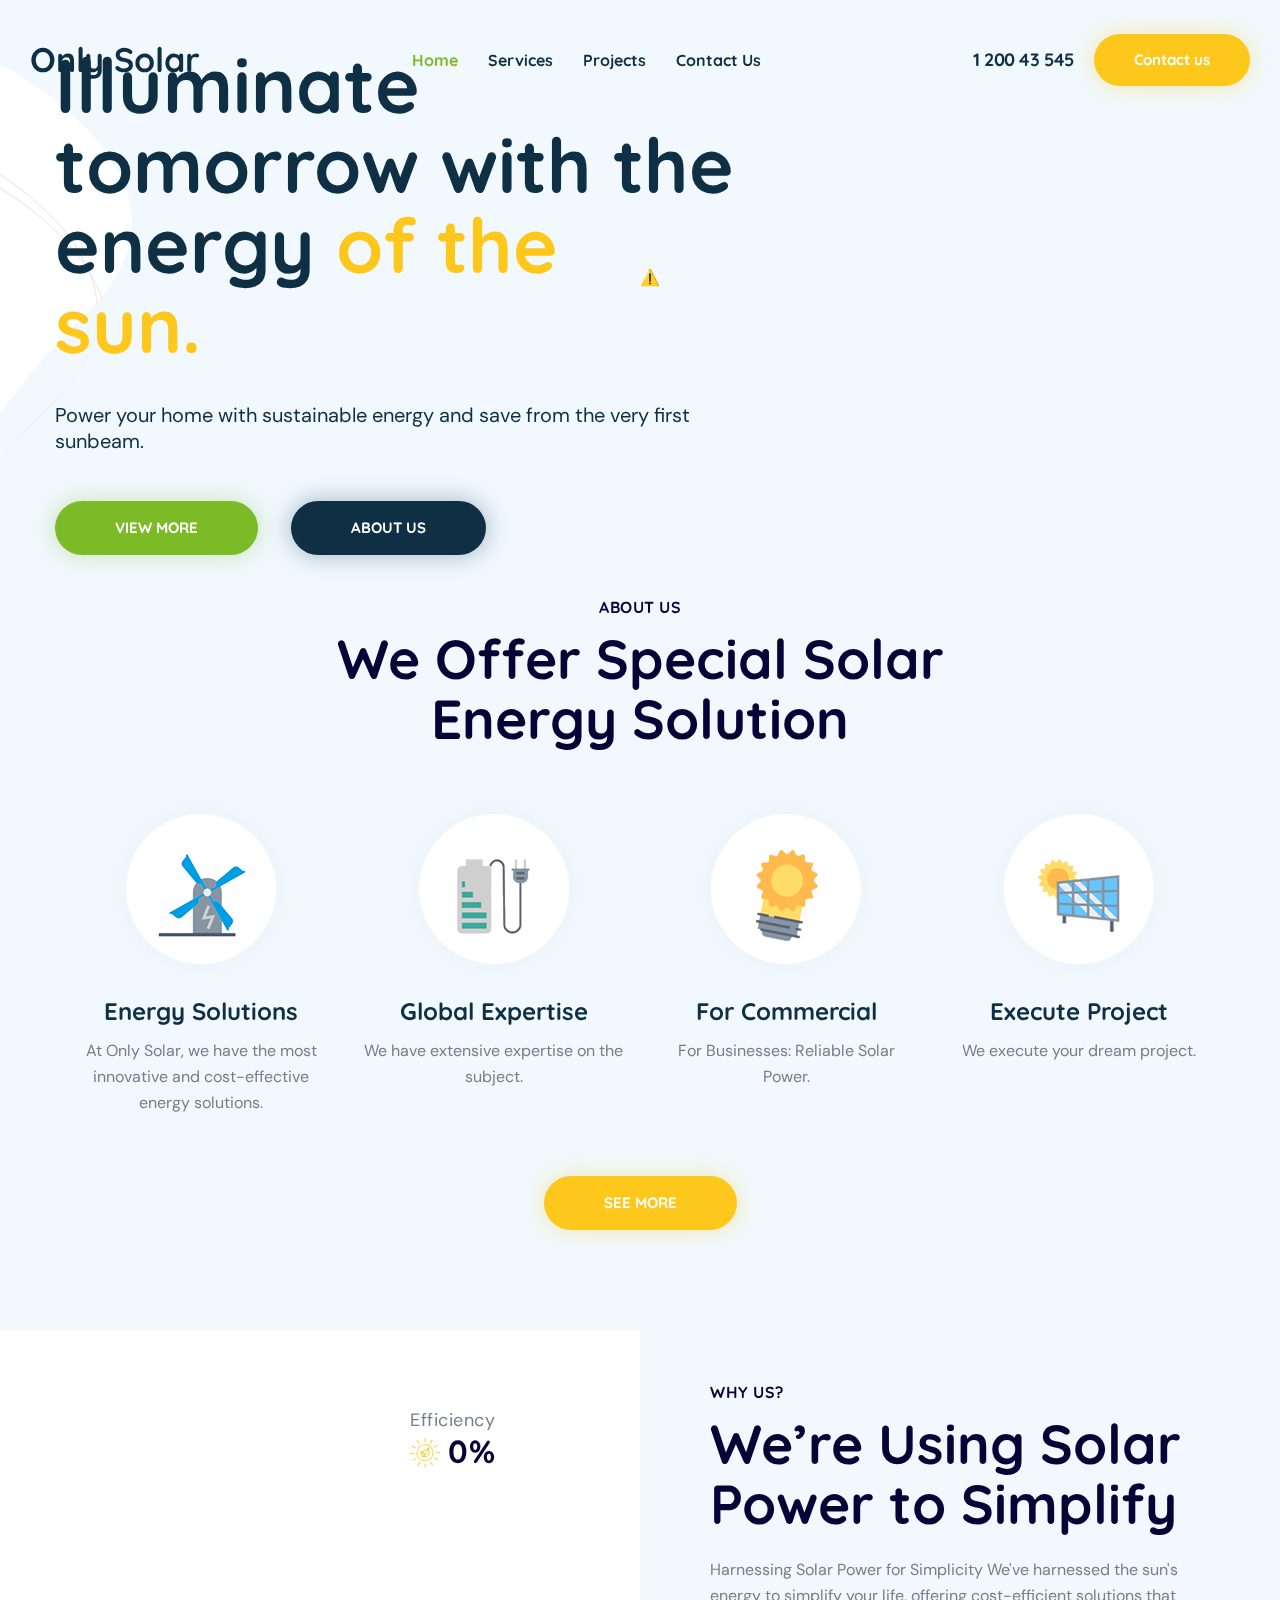
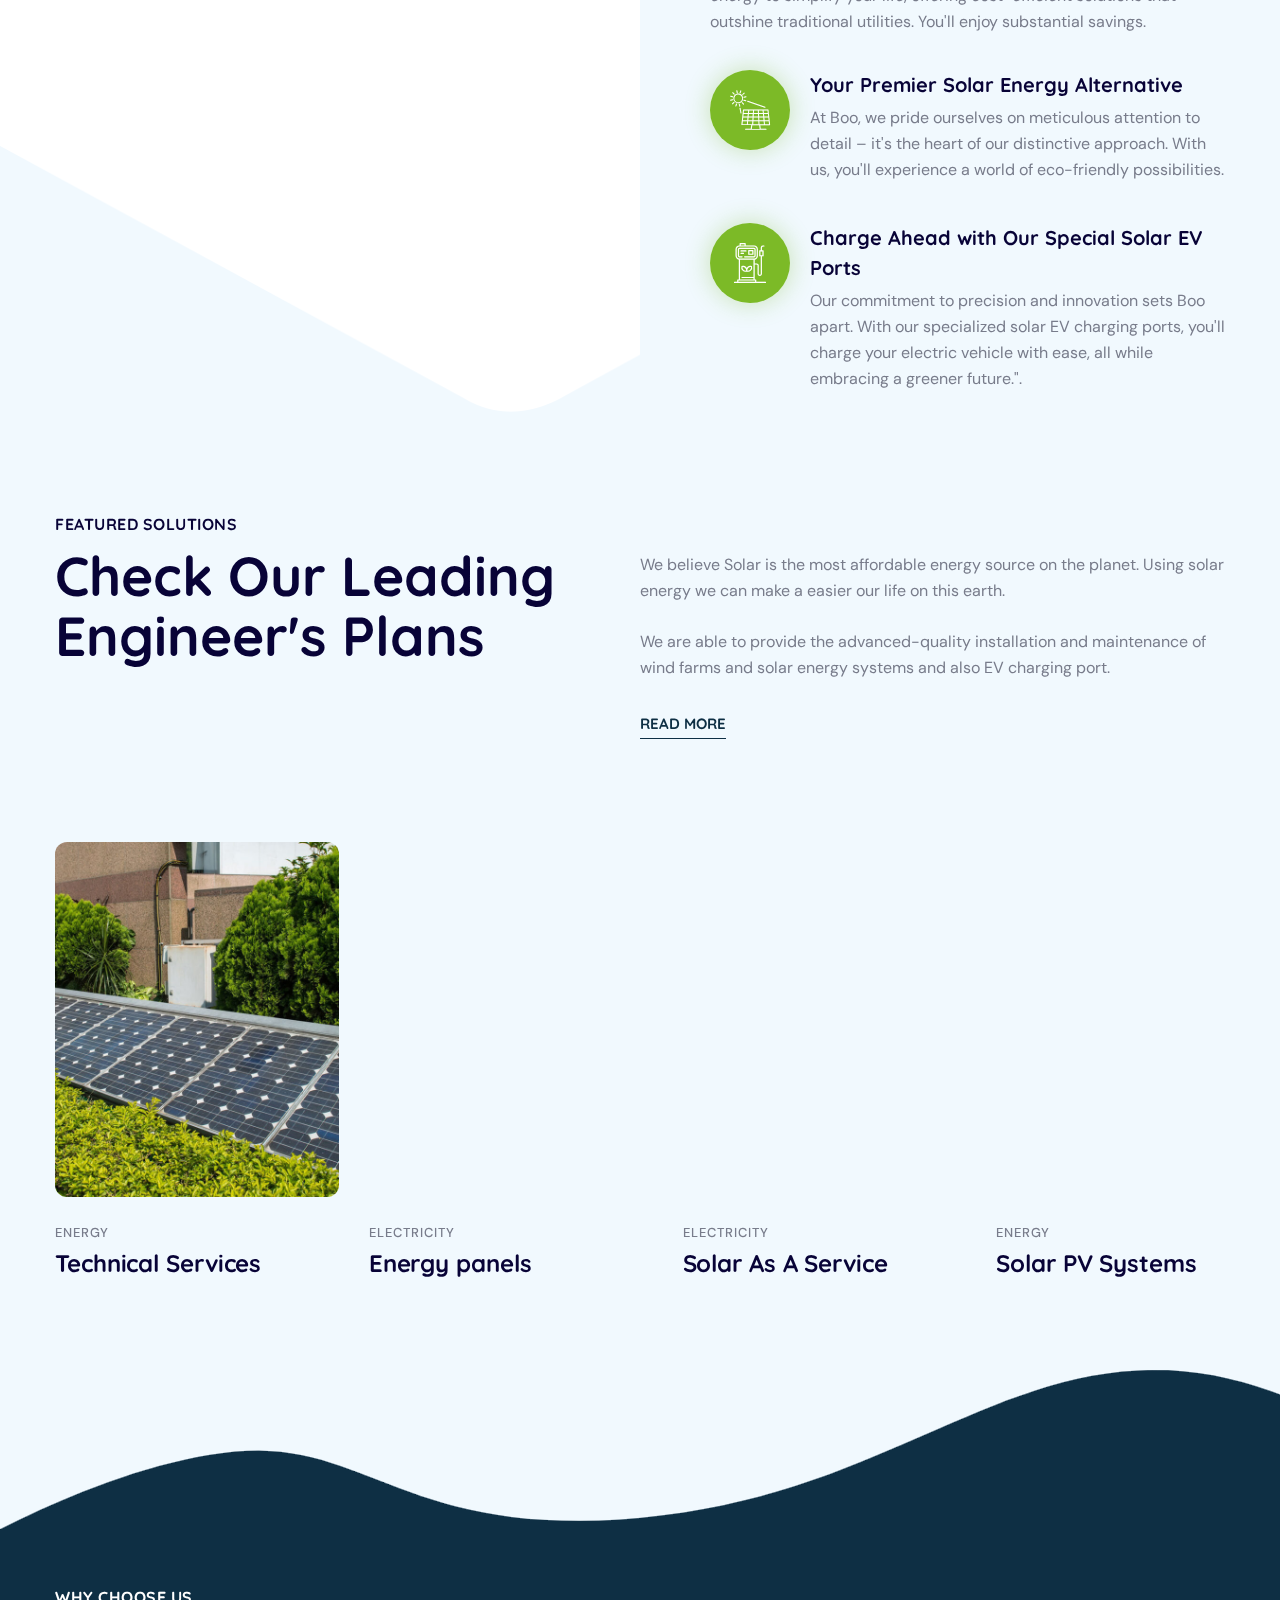
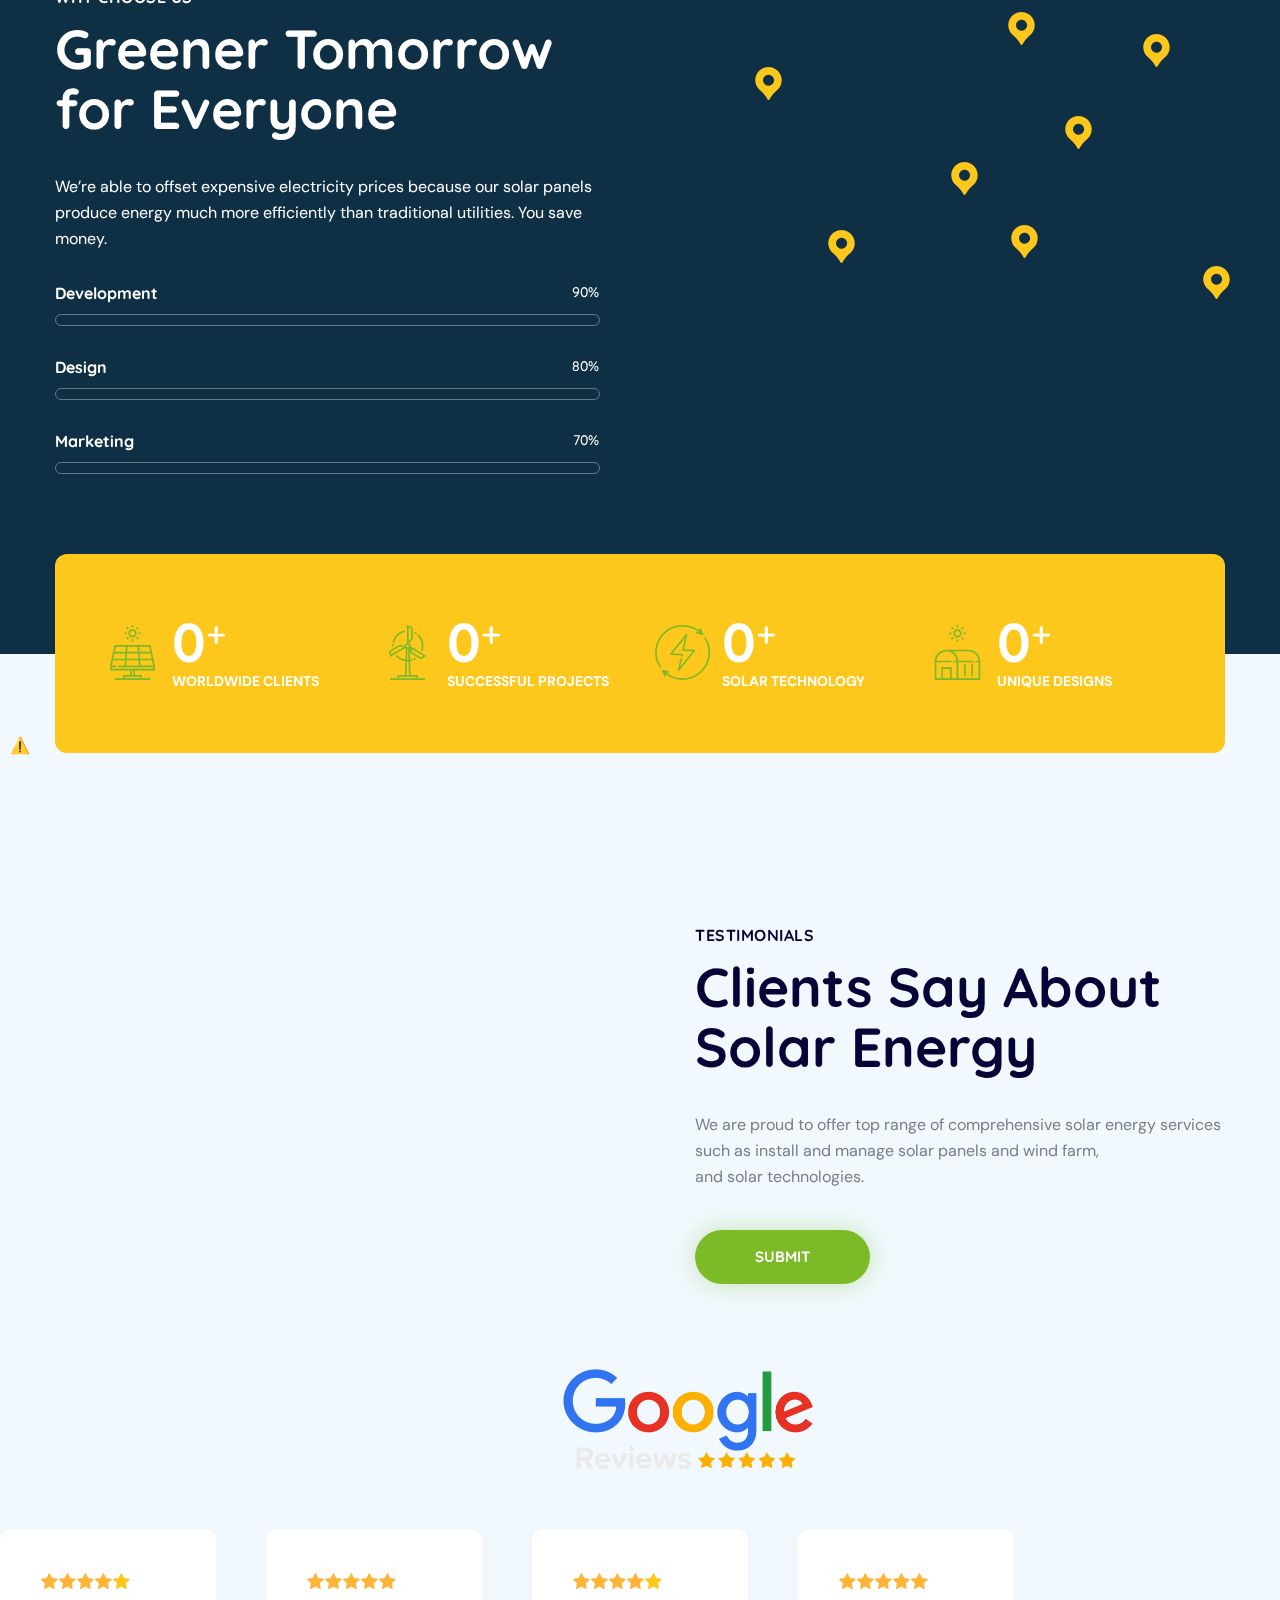
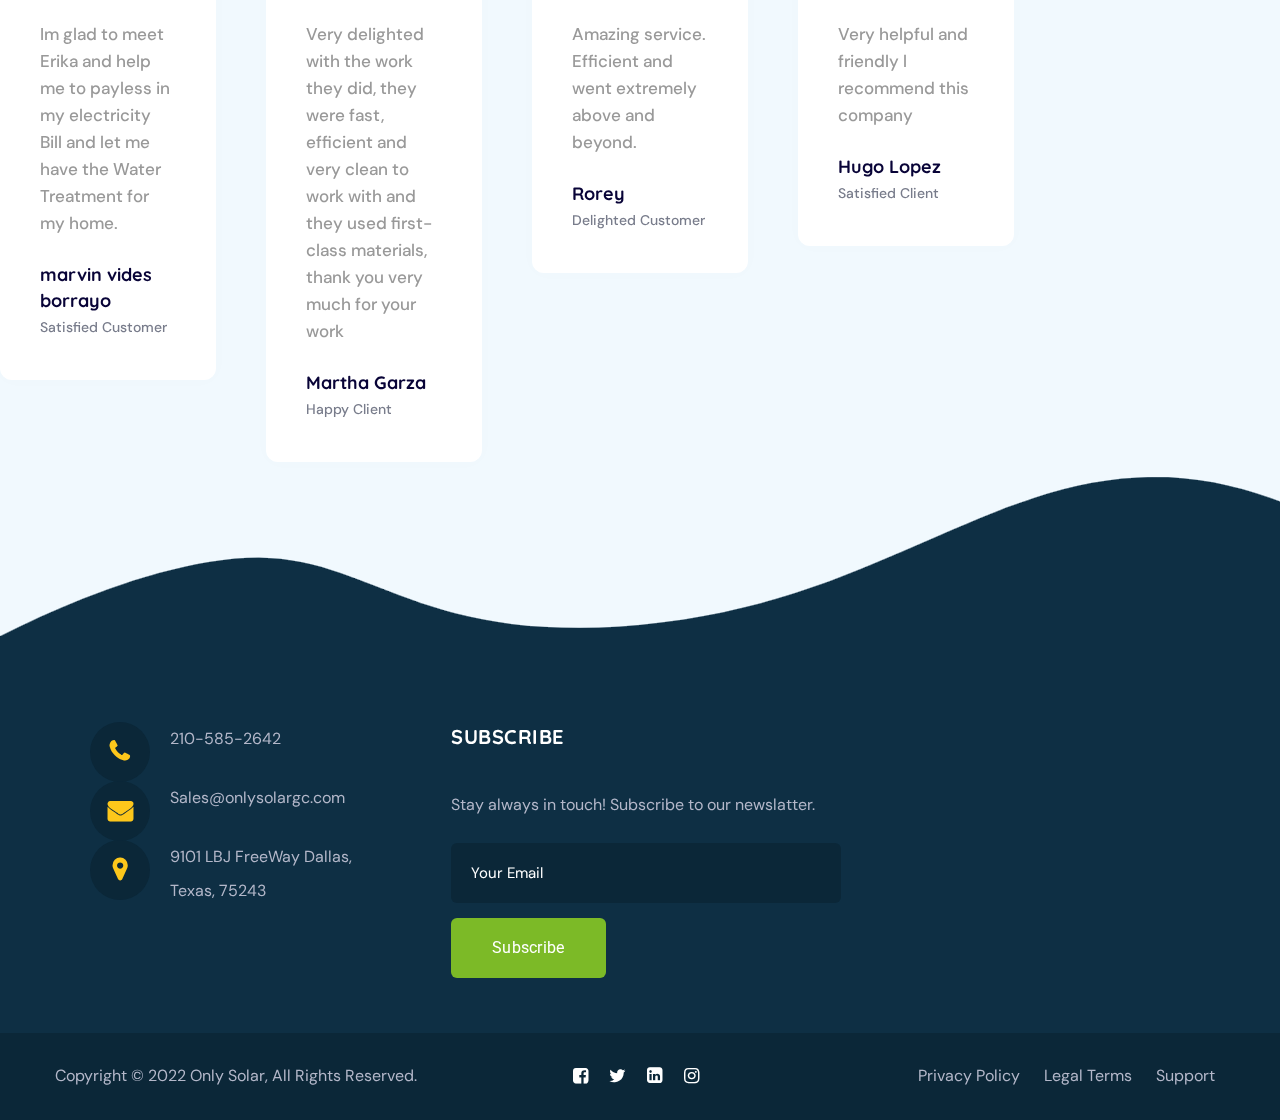
==== commit f23a8c96: "changes2" ====
--- a/index.html
+++ b/index.html
@@ -1630,6 +1630,7 @@
 														data-id="0f011cd" data-element_type="widget"
 														data-widget_type="cspt_testimonial_element.default">
 														<div class="elementor-widget-container">
+															<img src="./img/NicePng_white-sparkle-png_9703827.png" alt="" class="google">
 
 															<div class="creativesplanet-element creativesplanet-element-testimonial cspt-element-testimonial-style-5 creativesplanet-element-viewtype-carousel creativesplanet-gap-50px"
 																data-show="-1" data-columns="5" data-loop="false"
@@ -1668,7 +1669,7 @@
 																							class="creativesplanet-box-desc">
 																							<blockquote
 																								class="creativesplanet-testimonial-text">
-																								<p>Absolutely amazing service! Cut down on all your work by collaborating with Launch Pad. They are incredibly efficient, and our online business was up and running in no time.
+																								<p>Im glad to meet Erika and help me to payless in my electricity Bill and let me have the Water Treatment for my home.
 																								</p>
 																							</blockquote>
 																						</div>
@@ -1676,7 +1677,7 @@
 																							class="creativesplanet-box-author">
 																							<h3
 																								class="creativesplanet-box-title">
-																								Sarah</h3>
+																								marvin vides borrayo</h3>
 																							<span
 																								class="cspt-designation">Satisfied Customer</span>
 																						</div>
@@ -1704,7 +1705,7 @@
 																							class="creativesplanet-box-desc">
 																							<blockquote
 																								class="creativesplanet-testimonial-text">
-																								<p>Launch Pad made everything so simple. Cut down on all your work by collaborating with them; it's a game-changer for online businesses. I highly recommend their team.
+																								<p>Very delighted with the work they did, they were fast, efficient and very clean to work with and they used first-class materials, thank you very much for your work
 																								</p>
 																							</blockquote>
 																						</div>
@@ -1712,7 +1713,7 @@
 																							class="creativesplanet-box-author">
 																							<h3
 																								class="creativesplanet-box-title">
-																								John</h3>
+																								Martha Garza</h3>
 																							<span
 																								class="cspt-designation">Happy Client</span>
 																						</div>
@@ -1740,7 +1741,7 @@
 																							class="creativesplanet-box-desc">
 																							<blockquote
 																								class="creativesplanet-testimonial-text">
-																								<p>Launch Pad exceeded our expectations. Cut down on all your work with their help, and you won't be disappointed. They're experts in getting your online business running smoothly.
+																								<p>Amazing service. Efficient and went extremely above and beyond.
 																								</p>
 																							</blockquote>
 																						</div>
@@ -1748,7 +1749,7 @@
 																							class="creativesplanet-box-author">
 																							<h3
 																								class="creativesplanet-box-title">
-																								Emily</h3>
+																								Rorey</h3>
 																							<span
 																								class="cspt-designation">Delighted Customer</span>
 																						</div>
@@ -1776,7 +1777,7 @@
 																							class="creativesplanet-box-desc">
 																							<blockquote
 																								class="creativesplanet-testimonial-text">
-																								<p>I can't believe how easy it was to work with Launch Pad. Cut down on all your work by teaming up with them – they take care of everything. Thank you for the excellent service!
+																								<p>Very helpful and friendly l recommend  this company
 																								</p>
 																							</blockquote>
 																						</div>
@@ -1784,7 +1785,7 @@
 																							class="creativesplanet-box-author">
 																							<h3
 																								class="creativesplanet-box-title">
-																								Michael</h3>
+																								Hugo Lopez	</h3>
 																							<span
 																								class="cspt-designation">Satisfied Client</span>
 																						</div>
@@ -1792,46 +1793,7 @@
 																				</div>
 																			</article>
 																		</div>
-																		<div
-																			class="cspt-ele cspt-testimonial-ele col-md-20percent company general others">
-																			<article
-																				class="creativesplanet-ele creativesplanet-ele-testimonial cspt-testimonial-style-5">
-																				<div class="creativesplanet-post-item">
-																					<div
-																						class="creativesplanet-box-content">
-																						<div
-																							class="creativesplanet-box-star-ratings">
-																							<i
-																								class="cspt-base-icon-star cspt-globalcolor cspt-active"></i><i
-																								class="cspt-base-icon-star cspt-globalcolor cspt-active"></i><i
-																								class="cspt-base-icon-star cspt-globalcolor cspt-active"></i><i
-																								class="cspt-base-icon-star cspt-globalcolor cspt-active"></i><i
-																								class="cspt-base-icon-star cspt-globalcolor cspt-active"></i>
-																						</div>
-																						<div
-																							class="creativesplanet-box-desc">
-																							<blockquote
-																								class="creativesplanet-testimonial-text">
-																								<p>Launch Pad is the way to go! Cut down on all your work by letting their team handle your online business framework. They're fast, efficient, and top-notch.
-																								</p>
-																							</blockquote>
-																						</div>
-																						<div
-																							class="creativesplanet-box-author">
-																							<h3
-																								class="creativesplanet-box-title">
-																								Laura</h3>
-																							<span
-																								class="cspt-designation">Happy Customer</span>
-																						</div>
-																					</div>
-																				</div>
-																			</article>
-																		</div>
 																	</div>
-
-
-
 																</div><!-- .creativesplanet-element-inner -->
 															</div><!-- .creativesplanet-element -->
 														</div>
--- a/index.css
+++ b/index.css
@@ -10,6 +10,7 @@
   background: none !important;
   padding: 0 !important;
 }
+
 body {
   --wp--preset--color--black: #000000;
   --wp--preset--color--cyan-bluish-gray: #abb8c3;
@@ -23,73 +24,49 @@
   --wp--preset--color--pale-cyan-blue: #8ed1fc;
   --wp--preset--color--vivid-cyan-blue: #0693e3;
   --wp--preset--color--vivid-purple: #9b51e0;
-  --wp--preset--gradient--vivid-cyan-blue-to-vivid-purple: linear-gradient(
-    135deg,
-    rgba(6, 147, 227, 1) 0%,
-    rgb(155, 81, 224) 100%
-  );
-  --wp--preset--gradient--light-green-cyan-to-vivid-green-cyan: linear-gradient(
-    135deg,
-    rgb(122, 220, 180) 0%,
-    rgb(0, 208, 130) 100%
-  );
-  --wp--preset--gradient--luminous-vivid-amber-to-luminous-vivid-orange: linear-gradient(
-    135deg,
-    rgba(252, 185, 0, 1) 0%,
-    rgba(255, 105, 0, 1) 100%
-  );
-  --wp--preset--gradient--luminous-vivid-orange-to-vivid-red: linear-gradient(
-    135deg,
-    rgba(255, 105, 0, 1) 0%,
-    rgb(207, 46, 46) 100%
-  );
-  --wp--preset--gradient--very-light-gray-to-cyan-bluish-gray: linear-gradient(
-    135deg,
-    rgb(238, 238, 238) 0%,
-    rgb(169, 184, 195) 100%
-  );
-  --wp--preset--gradient--cool-to-warm-spectrum: linear-gradient(
-    135deg,
-    rgb(74, 234, 220) 0%,
-    rgb(151, 120, 209) 20%,
-    rgb(207, 42, 186) 40%,
-    rgb(238, 44, 130) 60%,
-    rgb(251, 105, 98) 80%,
-    rgb(254, 248, 76) 100%
-  );
-  --wp--preset--gradient--blush-light-purple: linear-gradient(
-    135deg,
-    rgb(255, 206, 236) 0%,
-    rgb(152, 150, 240) 100%
-  );
-  --wp--preset--gradient--blush-bordeaux: linear-gradient(
-    135deg,
-    rgb(254, 205, 165) 0%,
-    rgb(254, 45, 45) 50%,
-    rgb(107, 0, 62) 100%
-  );
-  --wp--preset--gradient--luminous-dusk: linear-gradient(
-    135deg,
-    rgb(255, 203, 112) 0%,
-    rgb(199, 81, 192) 50%,
-    rgb(65, 88, 208) 100%
-  );
-  --wp--preset--gradient--pale-ocean: linear-gradient(
-    135deg,
-    rgb(255, 245, 203) 0%,
-    rgb(182, 227, 212) 50%,
-    rgb(51, 167, 181) 100%
-  );
-  --wp--preset--gradient--electric-grass: linear-gradient(
-    135deg,
-    rgb(202, 248, 128) 0%,
-    rgb(113, 206, 126) 100%
-  );
-  --wp--preset--gradient--midnight: linear-gradient(
-    135deg,
-    rgb(2, 3, 129) 0%,
-    rgb(40, 116, 252) 100%
-  );
+  --wp--preset--gradient--vivid-cyan-blue-to-vivid-purple: linear-gradient(135deg,
+      rgba(6, 147, 227, 1) 0%,
+      rgb(155, 81, 224) 100%);
+  --wp--preset--gradient--light-green-cyan-to-vivid-green-cyan: linear-gradient(135deg,
+      rgb(122, 220, 180) 0%,
+      rgb(0, 208, 130) 100%);
+  --wp--preset--gradient--luminous-vivid-amber-to-luminous-vivid-orange: linear-gradient(135deg,
+      rgba(252, 185, 0, 1) 0%,
+      rgba(255, 105, 0, 1) 100%);
+  --wp--preset--gradient--luminous-vivid-orange-to-vivid-red: linear-gradient(135deg,
+      rgba(255, 105, 0, 1) 0%,
+      rgb(207, 46, 46) 100%);
+  --wp--preset--gradient--very-light-gray-to-cyan-bluish-gray: linear-gradient(135deg,
+      rgb(238, 238, 238) 0%,
+      rgb(169, 184, 195) 100%);
+  --wp--preset--gradient--cool-to-warm-spectrum: linear-gradient(135deg,
+      rgb(74, 234, 220) 0%,
+      rgb(151, 120, 209) 20%,
+      rgb(207, 42, 186) 40%,
+      rgb(238, 44, 130) 60%,
+      rgb(251, 105, 98) 80%,
+      rgb(254, 248, 76) 100%);
+  --wp--preset--gradient--blush-light-purple: linear-gradient(135deg,
+      rgb(255, 206, 236) 0%,
+      rgb(152, 150, 240) 100%);
+  --wp--preset--gradient--blush-bordeaux: linear-gradient(135deg,
+      rgb(254, 205, 165) 0%,
+      rgb(254, 45, 45) 50%,
+      rgb(107, 0, 62) 100%);
+  --wp--preset--gradient--luminous-dusk: linear-gradient(135deg,
+      rgb(255, 203, 112) 0%,
+      rgb(199, 81, 192) 50%,
+      rgb(65, 88, 208) 100%);
+  --wp--preset--gradient--pale-ocean: linear-gradient(135deg,
+      rgb(255, 245, 203) 0%,
+      rgb(182, 227, 212) 50%,
+      rgb(51, 167, 181) 100%);
+  --wp--preset--gradient--electric-grass: linear-gradient(135deg,
+      rgb(202, 248, 128) 0%,
+      rgb(113, 206, 126) 100%);
+  --wp--preset--gradient--midnight: linear-gradient(135deg,
+      rgb(2, 3, 129) 0%,
+      rgb(40, 116, 252) 100%);
   --wp--preset--duotone--dark-grayscale: url("#wp-duotone-dark-grayscale");
   --wp--preset--duotone--grayscale: url("#wp-duotone-grayscale");
   --wp--preset--duotone--purple-yellow: url("#wp-duotone-purple-yellow");
@@ -121,17 +98,17 @@
   margin: 0;
 }
 
-.wp-site-blocks > .alignleft {
+.wp-site-blocks>.alignleft {
   float: left;
   margin-right: 2em;
 }
 
-.wp-site-blocks > .alignright {
+.wp-site-blocks>.alignright {
   float: right;
   margin-left: 2em;
 }
 
-.wp-site-blocks > .aligncenter {
+.wp-site-blocks>.aligncenter {
   justify-content: center;
   margin-left: auto;
   margin-right: auto;
@@ -141,49 +118,47 @@
   gap: 0.5em;
 }
 
-body .is-layout-flow > .alignleft {
+body .is-layout-flow>.alignleft {
   float: left;
   margin-inline-start: 0;
   margin-inline-end: 2em;
 }
 
-body .is-layout-flow > .alignright {
+body .is-layout-flow>.alignright {
   float: right;
   margin-inline-start: 2em;
   margin-inline-end: 0;
 }
 
-body .is-layout-flow > .aligncenter {
+body .is-layout-flow>.aligncenter {
   margin-left: auto !important;
   margin-right: auto !important;
 }
 
-body .is-layout-constrained > .alignleft {
+body .is-layout-constrained>.alignleft {
   float: left;
   margin-inline-start: 0;
   margin-inline-end: 2em;
 }
 
-body .is-layout-constrained > .alignright {
+body .is-layout-constrained>.alignright {
   float: right;
   margin-inline-start: 2em;
   margin-inline-end: 0;
 }
 
-body .is-layout-constrained > .aligncenter {
+body .is-layout-constrained>.aligncenter {
   margin-left: auto !important;
   margin-right: auto !important;
 }
 
-body
-  .is-layout-constrained
-  > :where(:not(.alignleft):not(.alignright):not(.alignfull)) {
+body .is-layout-constrained> :where(:not(.alignleft):not(.alignright):not(.alignfull)) {
   max-width: var(--wp--style--global--content-size);
   margin-left: auto !important;
   margin-right: auto !important;
 }
 
-body .is-layout-constrained > .alignwide {
+body .is-layout-constrained>.alignwide {
   max-width: var(--wp--style--global--wide-size);
 }
 
@@ -196,7 +171,7 @@
   align-items: center;
 }
 
-body .is-layout-flex > * {
+body .is-layout-flex>* {
   margin: 0;
 }
 
@@ -368,33 +343,23 @@
 }
 
 .has-vivid-cyan-blue-to-vivid-purple-gradient-background {
-  background: var(
-    --wp--preset--gradient--vivid-cyan-blue-to-vivid-purple
-  ) !important;
+  background: var(--wp--preset--gradient--vivid-cyan-blue-to-vivid-purple) !important;
 }
 
 .has-light-green-cyan-to-vivid-green-cyan-gradient-background {
-  background: var(
-    --wp--preset--gradient--light-green-cyan-to-vivid-green-cyan
-  ) !important;
+  background: var(--wp--preset--gradient--light-green-cyan-to-vivid-green-cyan) !important;
 }
 
 .has-luminous-vivid-amber-to-luminous-vivid-orange-gradient-background {
-  background: var(
-    --wp--preset--gradient--luminous-vivid-amber-to-luminous-vivid-orange
-  ) !important;
+  background: var(--wp--preset--gradient--luminous-vivid-amber-to-luminous-vivid-orange) !important;
 }
 
 .has-luminous-vivid-orange-to-vivid-red-gradient-background {
-  background: var(
-    --wp--preset--gradient--luminous-vivid-orange-to-vivid-red
-  ) !important;
+  background: var(--wp--preset--gradient--luminous-vivid-orange-to-vivid-red) !important;
 }
 
 .has-very-light-gray-to-cyan-bluish-gray-gradient-background {
-  background: var(
-    --wp--preset--gradient--very-light-gray-to-cyan-bluish-gray
-  ) !important;
+  background: var(--wp--preset--gradient--very-light-gray-to-cyan-bluish-gray) !important;
 }
 
 .has-cool-to-warm-spectrum-gradient-background {
@@ -453,6 +418,13 @@
   font-size: 1.5em;
   line-height: 1.6;
 }
+
 .woocommerce form .form-row .required {
-    visibility: visible;
-}
+  visibility: visible;
+}
+
+.google {
+  position: relative;
+  left: 44%;
+  width: 250px;
+}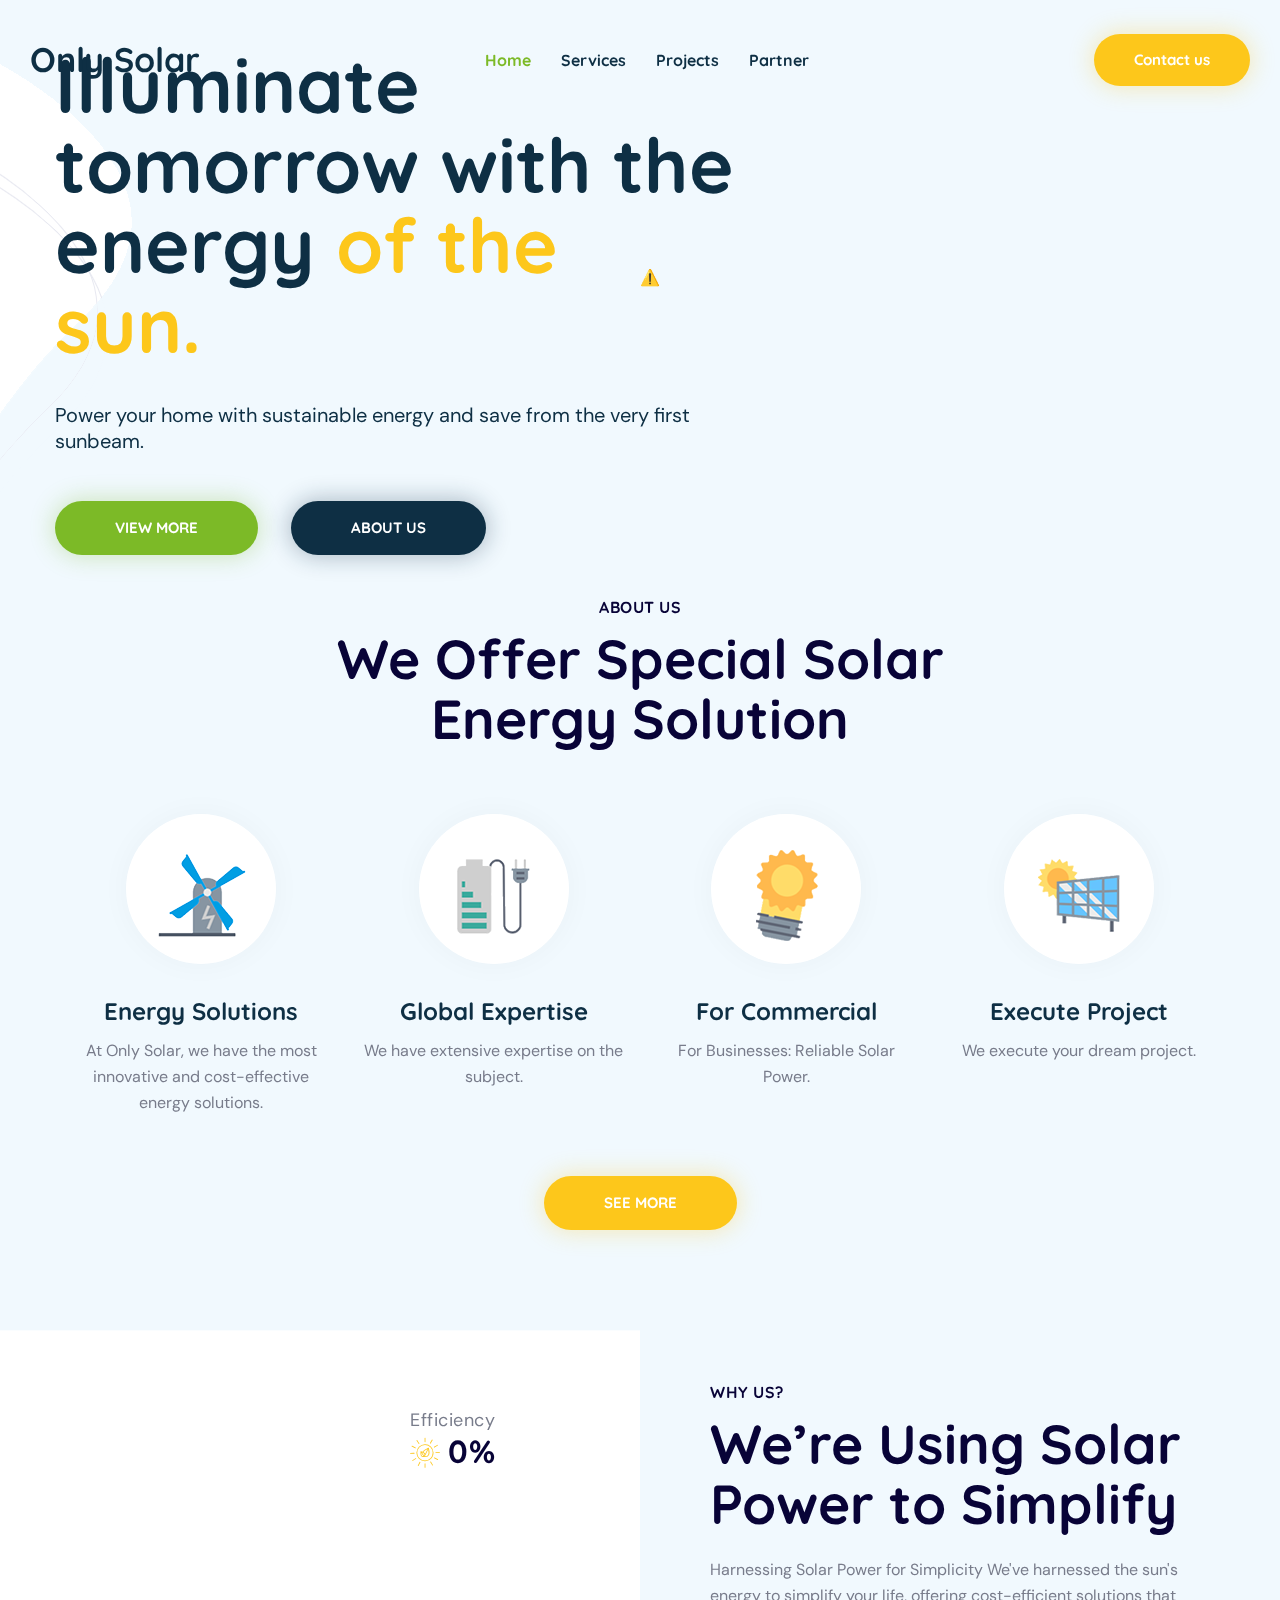
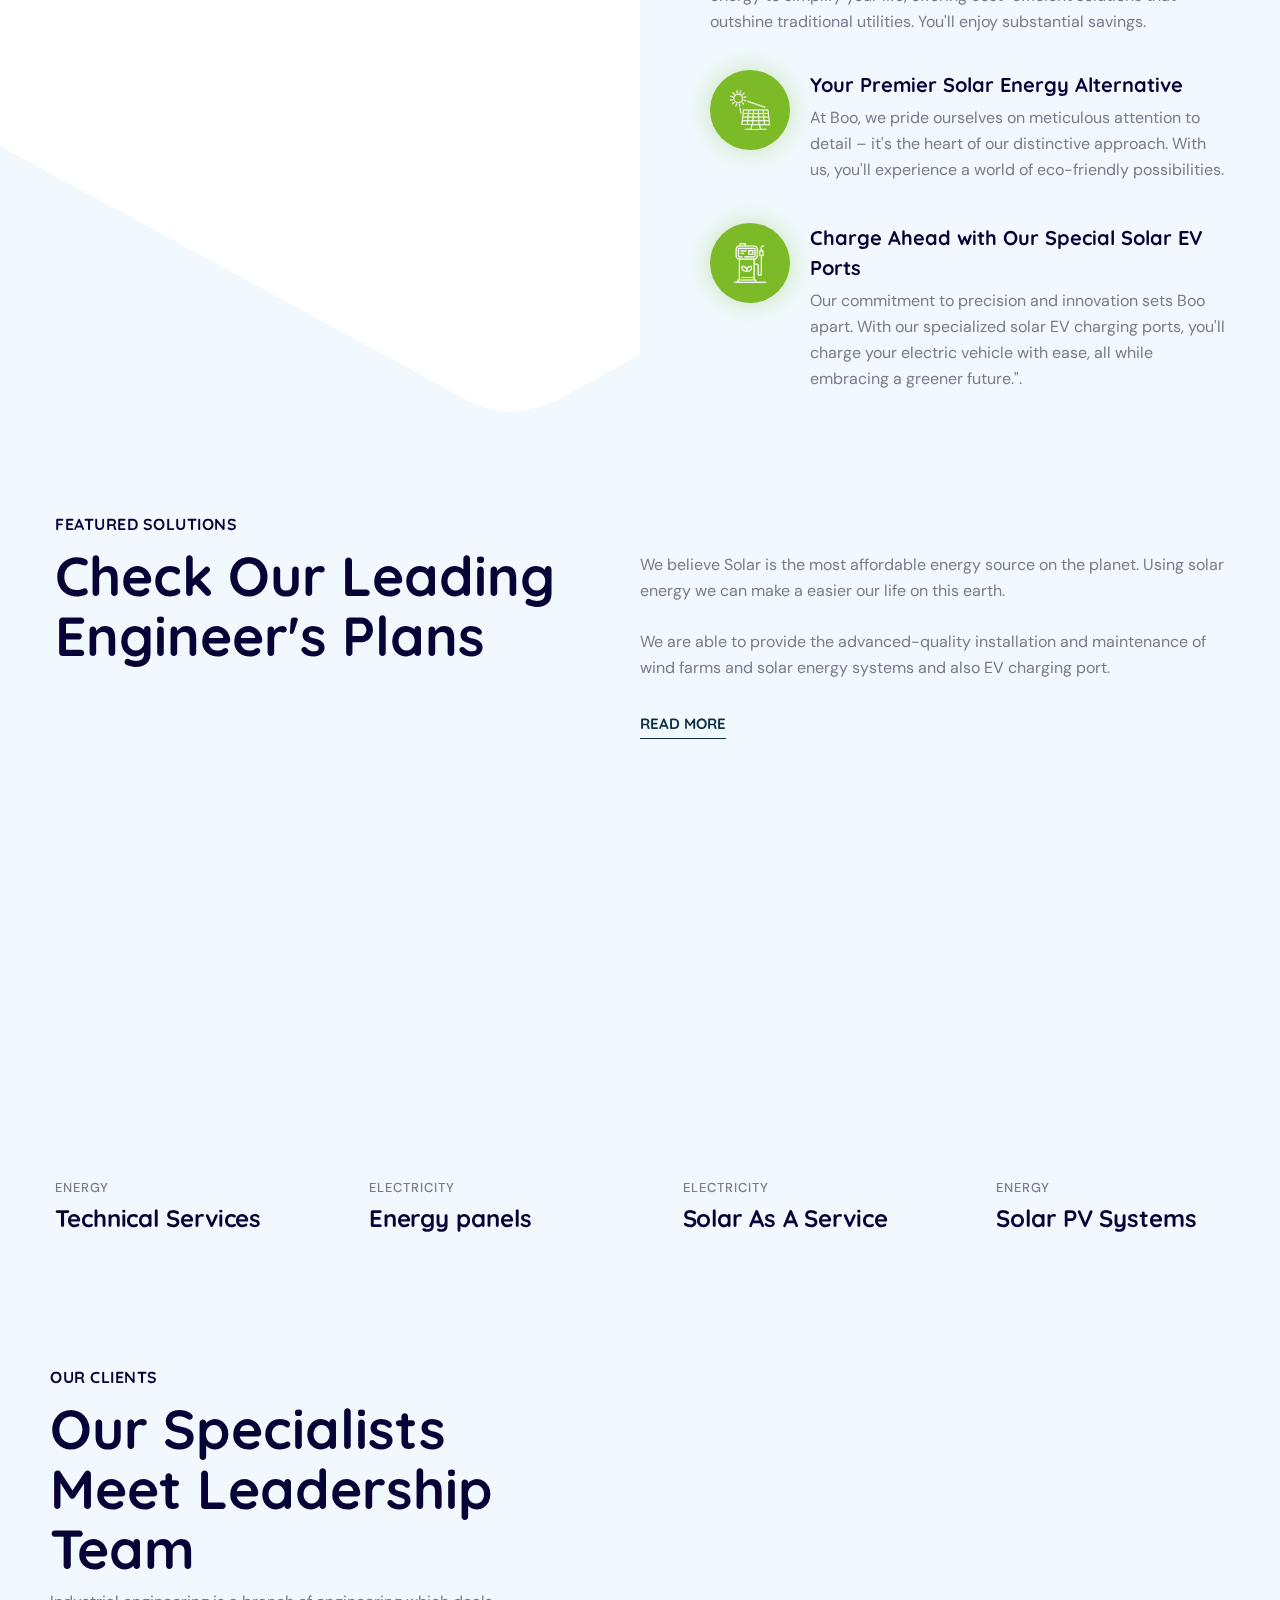
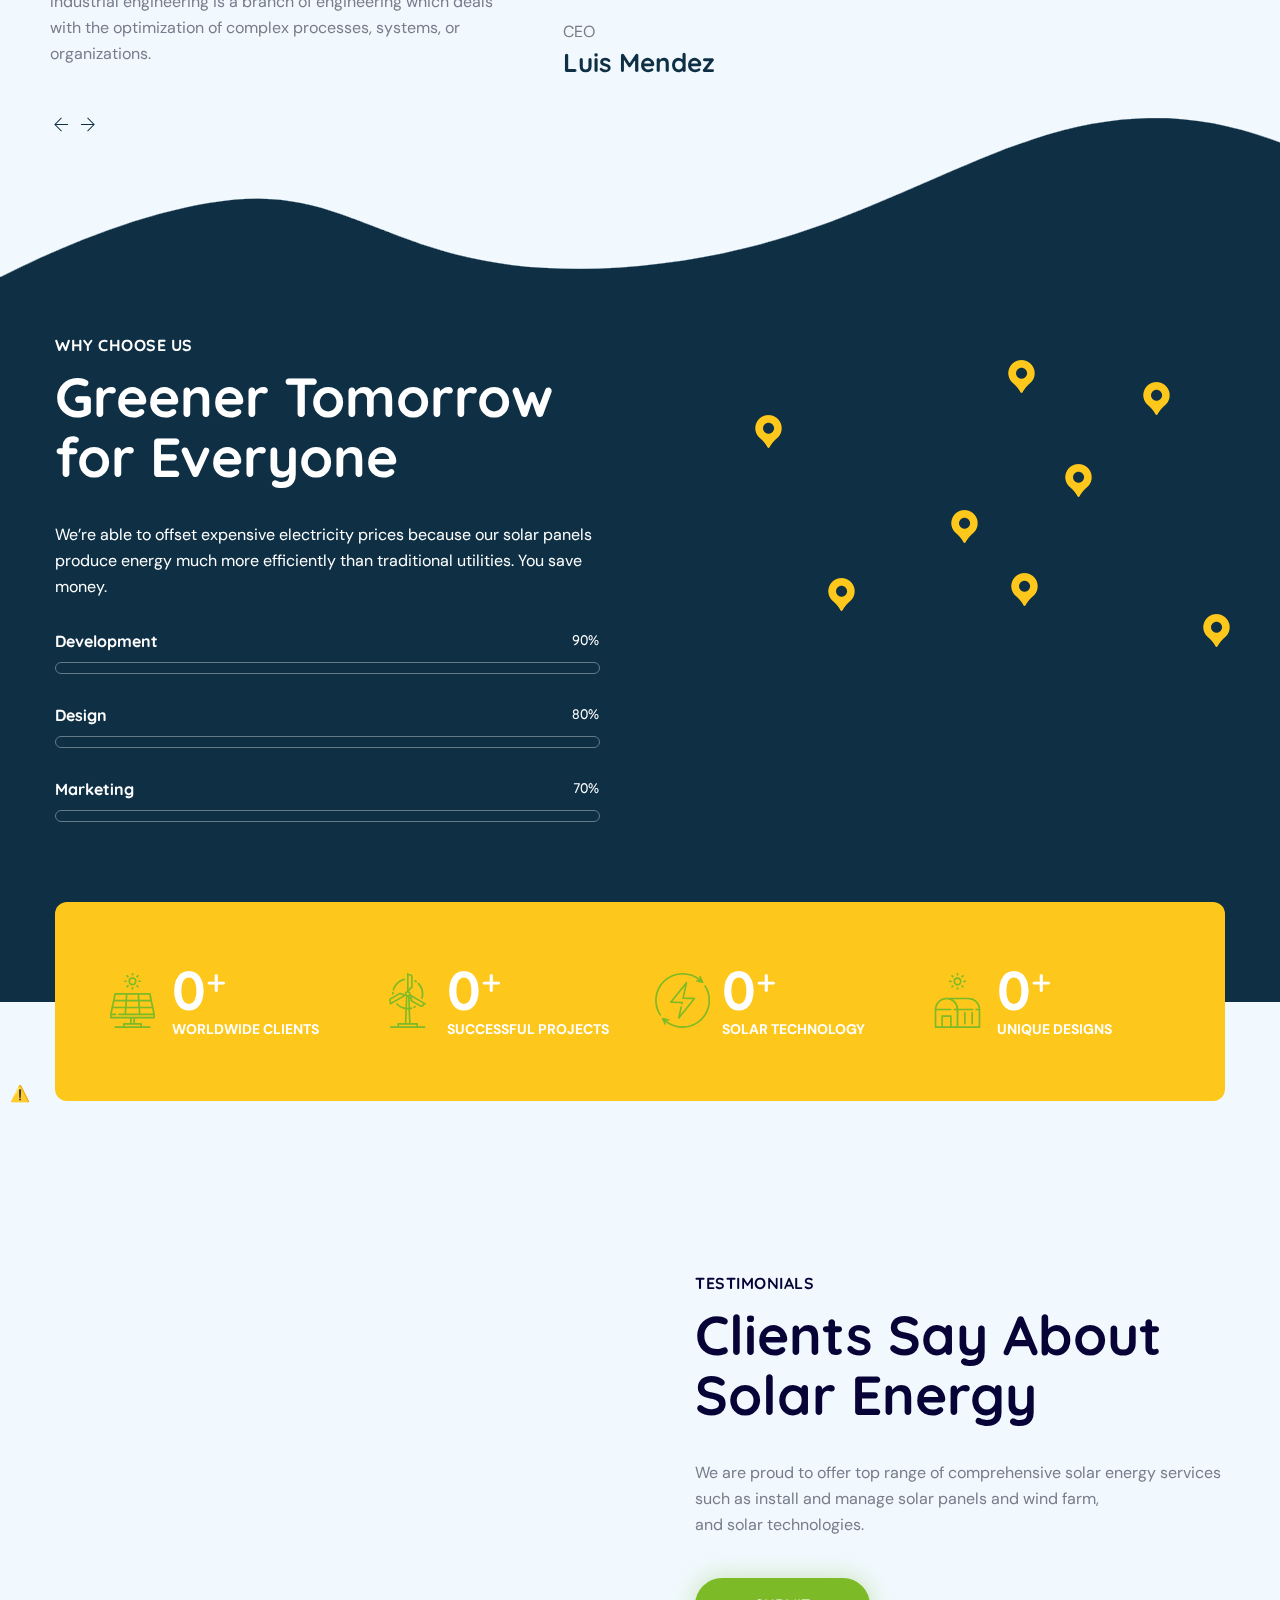
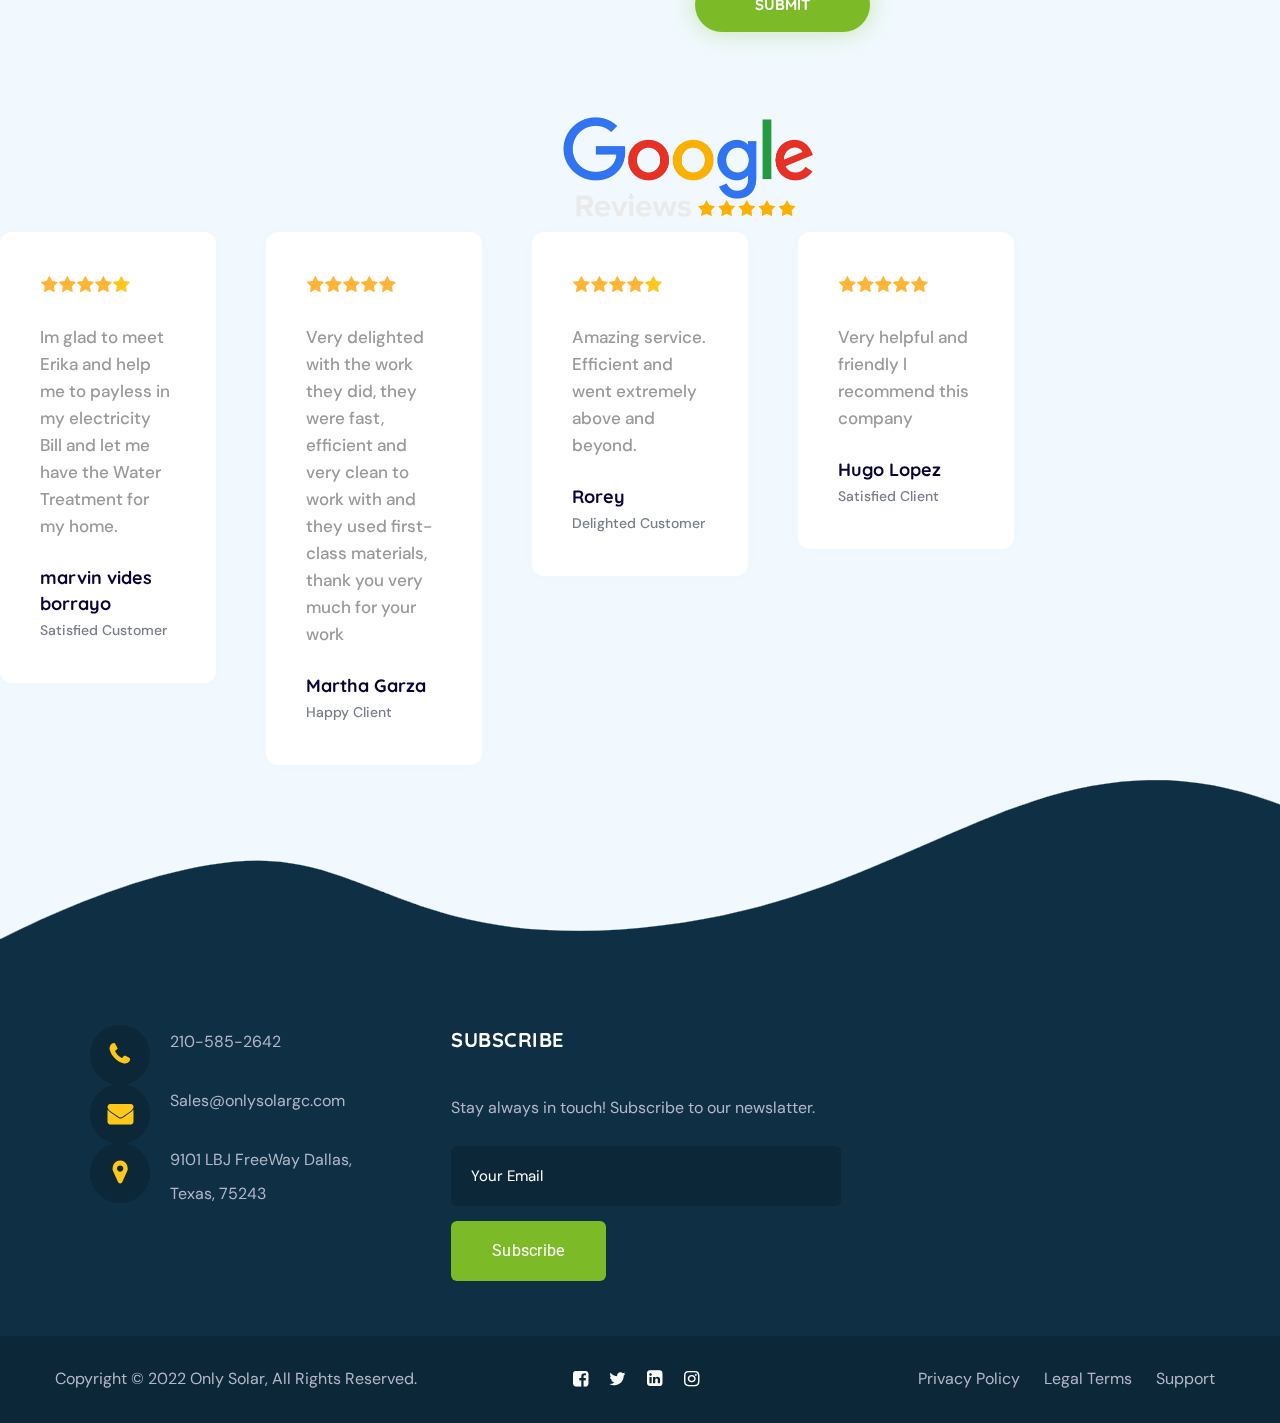
==== commit 956ab6bb: "changes in navbar and new section" ====
--- a/index.html
+++ b/index.html
@@ -1,2005 +1,3686 @@
 <!DOCTYPE html>
 <html lang="en-US" class="no-js no-svg">
-<meta http-equiv="content-type" content="text/html;charset=UTF-8" />
+  <meta http-equiv="content-type" content="text/html;charset=UTF-8" />
 
-<head>
-	<meta charset="UTF-8">
-	<meta name="viewport" content="width=device-width, initial-scale=1">
-	<link rel="stylesheet" href="index.css">
-	<link rel="profile" href="https://gmpg.org/xfn/11">
-	<title>Only Solar</title>
-	<meta name='robots' content='max-image-preview:large' />
-	<link rel='dns-prefetch' href='http://unpkg.com/' />
-	<link rel='dns-prefetch' href='http://fonts.googleapis.com/' />
-	<link href='https://fonts.gstatic.com/' crossorigin rel='preconnect' />
-	<link rel="alternate" type="application/rss+xml" title="Greenly Elementor Site 6 &raquo; Feed"
-		href="feed/index.html" />
-	<link rel="alternate" type="application/rss+xml" title="Greenly Elementor Site 6 &raquo; Comments Feed"
-		href="comments/feed/index.html" />
-	<script>
-		window._wpemojiSettings = { "baseUrl": "https:\/\/s.w.org\/images\/core\/emoji\/14.0.0\/72x72\/", "ext": ".png", "svgUrl": "https:\/\/s.w.org\/images\/core\/emoji\/14.0.0\/svg\/", "svgExt": ".svg", "source": { "concatemoji": "https:\/\/greenly-demo.pbminfotech.com\/elementor-site6\/wp-includes\/js\/wp-emoji-release.min.js?ver=6.2.2" } };
-		/*! This file is auto-generated */
-		!function (e, a, t) { var n, r, o, i = a.createElement("canvas"), p = i.getContext && i.getContext("2d"); function s(e, t) { p.clearRect(0, 0, i.width, i.height), p.fillText(e, 0, 0); e = i.toDataURL(); return p.clearRect(0, 0, i.width, i.height), p.fillText(t, 0, 0), e === i.toDataURL() } function c(e) { var t = a.createElement("script"); t.src = e, t.defer = t.type = "text/javascript", a.getElementsByTagName("head")[0].appendChild(t) } for (o = Array("flag", "emoji"), t.supports = { everything: !0, everythingExceptFlag: !0 }, r = 0; r < o.length; r++)t.supports[o[r]] = function (e) { if (p && p.fillText) switch (p.textBaseline = "top", p.font = "600 32px Arial", e) { case "flag": return s("\ud83c\udff3\ufe0f\u200d\u26a7\ufe0f", "\ud83c\udff3\ufe0f\u200b\u26a7\ufe0f") ? !1 : !s("\ud83c\uddfa\ud83c\uddf3", "\ud83c\uddfa\u200b\ud83c\uddf3") && !s("\ud83c\udff4\udb40\udc67\udb40\udc62\udb40\udc65\udb40\udc6e\udb40\udc67\udb40\udc7f", "\ud83c\udff4\u200b\udb40\udc67\u200b\udb40\udc62\u200b\udb40\udc65\u200b\udb40\udc6e\u200b\udb40\udc67\u200b\udb40\udc7f"); case "emoji": return !s("\ud83e\udef1\ud83c\udffb\u200d\ud83e\udef2\ud83c\udfff", "\ud83e\udef1\ud83c\udffb\u200b\ud83e\udef2\ud83c\udfff") }return !1 }(o[r]), t.supports.everything = t.supports.everything && t.supports[o[r]], "flag" !== o[r] && (t.supports.everythingExceptFlag = t.supports.everythingExceptFlag && t.supports[o[r]]); t.supports.everythingExceptFlag = t.supports.everythingExceptFlag && !t.supports.flag, t.DOMReady = !1, t.readyCallback = function () { t.DOMReady = !0 }, t.supports.everything || (n = function () { t.readyCallback() }, a.addEventListener ? (a.addEventListener("DOMContentLoaded", n, !1), e.addEventListener("load", n, !1)) : (e.attachEvent("onload", n), a.attachEvent("onreadystatechange", function () { "complete" === a.readyState && t.readyCallback() })), (e = t.source || {}).concatemoji ? c(e.concatemoji) : e.wpemoji && e.twemoji && (c(e.twemoji), c(e.wpemoji))) }(window, document, window._wpemojiSettings);
-	</script>
-	<link rel='stylesheet' id='wp-block-library-css'
-		href='./elementor-site6/wp-includes/css/dist/block-library/style.min3781.css?ver=6.2.2' media='all' />
-	<link rel='stylesheet' id='wc-blocks-vendors-style-css'
-		href='./elementor-site6/wp-content/plugins/woocommerce/packages/woocommerce-blocks/build/wc-blocks-vendors-stylead26.css?ver=10.4.6'
-		media='all' />
-	<link rel='stylesheet' id='wc-blocks-style-css'
-		href='./elementor-site6/wp-content/plugins/woocommerce/packages/woocommerce-blocks/build/wc-blocks-stylead26.css?ver=10.4.6'
-		media='all' />
-	<link rel='stylesheet' id='contact-form-7-css'
-		href='./elementor-site6/wp-content/plugins/contact-form-7/includes/css/styles41a3.css?ver=5.8' media='all' />
-	<link rel='stylesheet' id='powertip-css'
-		href='./elementor-site6/wp-content/plugins/devvn-image-hotspot/frontend/css/jquery.powertip.min7359.css?ver=1.2.0' media='all' />
-	<link rel='stylesheet' id='maps-points-css'
-		href='./elementor-site6/wp-content/plugins/devvn-image-hotspot/frontend/css/maps_points8d1e.css?ver=1.2.2' media='all' />
-	<link rel='stylesheet' id='pbmdock-style-css'
-		href='./elementor-site6/wp-content/plugins/pbminfotech-theme-dock/css/style3781.css?ver=6.2.2' media='all' />
-	<link rel='stylesheet' id='woocommerce-layout-css'
-		href='./elementor-site6/wp-content/plugins/woocommerce/assets/css/woocommerce-layout5125.css?ver=7.9.0' media='all' />
-	<link rel='stylesheet' id='woocommerce-smallscreen-css'
-		href='./elementor-site6/wp-content/plugins/woocommerce/assets/css/woocommerce-smallscreen5125.css?ver=7.9.0'
-		media='only screen and (max-width: 768px)' />
-	<link rel='stylesheet' id='woocommerce-general-css'
-		href='./elementor-site6/wp-content/plugins/woocommerce/assets/css/woocommerce5125.css?ver=7.9.0' media='all' />
-	<link rel='stylesheet' id='cspt-all-gfonts-css'
-		href='https://fonts.googleapis.com/css?family=DM+Sans%3Aregular%2C500%7CQuicksand%3A700%2C600%7CPlayfair+Display%3A500%7CRoboto%3A700%2C500&amp;ver=6.2.2'
-		media='all' />
-	<link rel='stylesheet' id='elementor-icons-css'
-		href='./elementor-site6/wp-content/plugins/elementor/assets/lib/eicons/css/elementor-icons.minfc13.css?ver=5.20.0' media='all' />
-	<link rel='stylesheet' id='elementor-frontend-css'
-		href='./elementor-site6/wp-content/uploads/sites/19/elementor/css/custom-frontend.minbaa3.css?ver=1650016464' media='all' />
-	<link rel='stylesheet' id='swiper-css'
-		href='./elementor-site6/wp-content/plugins/elementor/assets/lib/swiper/css/swiper.min48f5.css?ver=5.3.6' media='all' />
-	<link rel='stylesheet' id='elementor-post-4-css'
-		href='./elementor-site6/wp-content/uploads/sites/19/elementor/css/post-4baa3.css?ver=1650016464' media='all' />
-	<link rel='stylesheet' id='owl-carousel-css'
-		href='./elementor-site6/wp-content/plugins/greenly-addons/libraries/owl-carousel/assets/owl.carousel.min3781.css?ver=6.2.2'
-		media='all' />
-	<link rel='stylesheet' id='owl-carousel-theme-css'
-		href='./elementor-site6/wp-content/plugins/greenly-addons/libraries/owl-carousel/assets/owl.theme.default.min3781.css?ver=6.2.2'
-		media='all' />
-	<link rel='stylesheet' id='bootstrap-css'
-		href='./elementor-site6/wp-content/themes/greenly/libraries/bootstrap/css/bootstrap.min3781.css?ver=6.2.2' media='all' />
-	<link rel='stylesheet' id='cspt-core-style-css' href='./elementor-site6/wp-content/themes/greenly/css/core.min3781.css?ver=6.2.2'
-		media='all' />
-	<link rel='stylesheet' id='cspt-theme-style-css' href='./elementor-site6/wp-content/themes/greenly/css/theme.min3781.css?ver=6.2.2'
-		media='all' />
-	<link rel='stylesheet' id='fontawesome-css'
-		href='./elementor-site6/wp-content/themes/greenly/libraries/font-awesome/css/font-awesome.min3781.css?ver=6.2.2' media='all' />
-	<link rel='stylesheet' id='magnific-popup-css'
-		href='./elementor-site6/wp-content/themes/greenly/libraries/magnific-popup/magnific-popup3781.css?ver=6.2.2' media='all' />
-	<link rel='stylesheet' id='cspt-base-icons-css'
-		href='./elementor-site6/wp-content/themes/greenly/libraries/creativesplanet-base-icons/css/creativesplanet-base-icons3781.css?ver=6.2.2'
-		media='all' />
-	<link rel='stylesheet' id='balloon-css'
-		href='./elementor-site6/wp-content/themes/greenly/libraries/balloon/balloon.min3781.css?ver=6.2.2' media='all' />
-	<link rel='stylesheet' id='cspt-greenly-header-style-css'
-		href='./elementor-site6/wp-content/themes/greenly/css/header/header-style-6.min3781.css?ver=6.2.2' media='all' />
-	<link rel='stylesheet' id='cspt-lottiefiles-style-1-css'
-		href='./elementor-site6/wp-content/themes/greenly/css/lottiefiles/lottiefiles-style-1.min3781.css?ver=6.2.2' media='all' />
-	<link rel='stylesheet' id='cspt-client-style-1-css'
-		href='./elementor-site6/wp-content/themes/greenly/css/client/client-style-1.min3781.css?ver=6.2.2' media='all' />
-	<link rel='stylesheet' id='cspt-icon-heading-style-8-css'
-		href='./elementor-site6/wp-content/themes/greenly/css/icon-heading/icon-heading-style-8.min3781.css?ver=6.2.2' media='all' />
-	<link rel='stylesheet' id='cspt-fid-style-5-css'
-		href='./elementor-site6/wp-content/themes/greenly/css/fid/fid-style-5.min3781.css?ver=6.2.2' media='all' />
-	<link rel='stylesheet' id='cspt-icon-heading-style-9-css'
-		href='./elementor-site6/wp-content/themes/greenly/css/icon-heading/icon-heading-style-9.min3781.css?ver=6.2.2' media='all' />
-	<link rel='stylesheet' id='cspt-service-style-4-css'
-		href='./elementor-site6/wp-content/themes/greenly/css/service/service-style-4.min3781.css?ver=6.2.2' media='all' />
-	<link rel='stylesheet' id='cspt-fid-style-6-css'
-		href='./elementor-site6/wp-content/themes/greenly/css/fid/fid-style-6.min3781.css?ver=6.2.2' media='all' />
-	<link rel='stylesheet' id='cspt-testimonial-style-5-css'
-		href='./elementor-site6/wp-content/themes/greenly/css/testimonial/testimonial-style-5.min3781.css?ver=6.2.2' media='all' />
-	<link rel='stylesheet' id='cspt-blog-style-5-css'
-		href='./elementor-site6/wp-content/themes/greenly/css/blog/blog-style-5.min3781.css?ver=6.2.2' media='all' />
-	<link rel='stylesheet' id='cspt-dynamic-style-css'
-		href='./elementor-site6/wp-content/cspt-greenly-css/19/theme-style.minbafc.css?ver=430579' media='all' />
-	<style id='cspt-dynamic-style-inline-css'>
-		body {
-			background-color: #f1f9fe !important
-		}
+  <head>
+    <meta charset="UTF-8" />
+    <meta name="viewport" content="width=device-width, initial-scale=1" />
+    <link rel="stylesheet" href="index.css" />
+    <link rel="profile" href="https://gmpg.org/xfn/11" />
+    <title>Only Solar</title>
+    <meta name="robots" content="max-image-preview:large" />
+    <link rel="dns-prefetch" href="http://unpkg.com/" />
+    <link rel="dns-prefetch" href="http://fonts.googleapis.com/" />
+    <link href="https://fonts.gstatic.com/" crossorigin rel="preconnect" />
+    <link
+      rel="alternate"
+      type="application/rss+xml"
+      title="Greenly Elementor Site 6 &raquo; Feed"
+      href="feed/index.html"
+    />
+    <link
+      rel="alternate"
+      type="application/rss+xml"
+      title="Greenly Elementor Site 6 &raquo; Comments Feed"
+      href="comments/feed/index.html"
+    />
+    <script>
+      window._wpemojiSettings = {
+        baseUrl: "https:\/\/s.w.org\/images\/core\/emoji\/14.0.0\/72x72\/",
+        ext: ".png",
+        svgUrl: "https:\/\/s.w.org\/images\/core\/emoji\/14.0.0\/svg\/",
+        svgExt: ".svg",
+        source: {
+          concatemoji:
+            "https:\/\/greenly-demo.pbminfotech.com\/elementor-site6\/wp-includes\/js\/wp-emoji-release.min.js?ver=6.2.2",
+        },
+      };
+      /*! This file is auto-generated */
+      !(function (e, a, t) {
+        var n,
+          r,
+          o,
+          i = a.createElement("canvas"),
+          p = i.getContext && i.getContext("2d");
+        function s(e, t) {
+          p.clearRect(0, 0, i.width, i.height), p.fillText(e, 0, 0);
+          e = i.toDataURL();
+          return (
+            p.clearRect(0, 0, i.width, i.height),
+            p.fillText(t, 0, 0),
+            e === i.toDataURL()
+          );
+        }
+        function c(e) {
+          var t = a.createElement("script");
+          (t.src = e),
+            (t.defer = t.type = "text/javascript"),
+            a.getElementsByTagName("head")[0].appendChild(t);
+        }
+        for (
+          o = Array("flag", "emoji"),
+            t.supports = { everything: !0, everythingExceptFlag: !0 },
+            r = 0;
+          r < o.length;
+          r++
+        )
+          (t.supports[o[r]] = (function (e) {
+            if (p && p.fillText)
+              switch (
+                ((p.textBaseline = "top"), (p.font = "600 32px Arial"), e)
+              ) {
+                case "flag":
+                  return s(
+                    "\ud83c\udff3\ufe0f\u200d\u26a7\ufe0f",
+                    "\ud83c\udff3\ufe0f\u200b\u26a7\ufe0f"
+                  )
+                    ? !1
+                    : !s(
+                        "\ud83c\uddfa\ud83c\uddf3",
+                        "\ud83c\uddfa\u200b\ud83c\uddf3"
+                      ) &&
+                        !s(
+                          "\ud83c\udff4\udb40\udc67\udb40\udc62\udb40\udc65\udb40\udc6e\udb40\udc67\udb40\udc7f",
+                          "\ud83c\udff4\u200b\udb40\udc67\u200b\udb40\udc62\u200b\udb40\udc65\u200b\udb40\udc6e\u200b\udb40\udc67\u200b\udb40\udc7f"
+                        );
+                case "emoji":
+                  return !s(
+                    "\ud83e\udef1\ud83c\udffb\u200d\ud83e\udef2\ud83c\udfff",
+                    "\ud83e\udef1\ud83c\udffb\u200b\ud83e\udef2\ud83c\udfff"
+                  );
+              }
+            return !1;
+          })(o[r])),
+            (t.supports.everything = t.supports.everything && t.supports[o[r]]),
+            "flag" !== o[r] &&
+              (t.supports.everythingExceptFlag =
+                t.supports.everythingExceptFlag && t.supports[o[r]]);
+        (t.supports.everythingExceptFlag =
+          t.supports.everythingExceptFlag && !t.supports.flag),
+          (t.DOMReady = !1),
+          (t.readyCallback = function () {
+            t.DOMReady = !0;
+          }),
+          t.supports.everything ||
+            ((n = function () {
+              t.readyCallback();
+            }),
+            a.addEventListener
+              ? (a.addEventListener("DOMContentLoaded", n, !1),
+                e.addEventListener("load", n, !1))
+              : (e.attachEvent("onload", n),
+                a.attachEvent("onreadystatechange", function () {
+                  "complete" === a.readyState && t.readyCallback();
+                })),
+            (e = t.source || {}).concatemoji
+              ? c(e.concatemoji)
+              : e.wpemoji && e.twemoji && (c(e.twemoji), c(e.wpemoji)));
+      })(window, document, window._wpemojiSettings);
+    </script>
+    <link
+      rel="stylesheet"
+      id="wp-block-library-css"
+      href="./elementor-site6/wp-includes/css/dist/block-library/style.min3781.css?ver=6.2.2"
+      media="all"
+    />
+    <link
+      rel="stylesheet"
+      id="wc-blocks-vendors-style-css"
+      href="./elementor-site6/wp-content/plugins/woocommerce/packages/woocommerce-blocks/build/wc-blocks-vendors-stylead26.css?ver=10.4.6"
+      media="all"
+    />
+    <link
+      rel="stylesheet"
+      id="wc-blocks-style-css"
+      href="./elementor-site6/wp-content/plugins/woocommerce/packages/woocommerce-blocks/build/wc-blocks-stylead26.css?ver=10.4.6"
+      media="all"
+    />
+    <link
+      rel="stylesheet"
+      id="contact-form-7-css"
+      href="./elementor-site6/wp-content/plugins/contact-form-7/includes/css/styles41a3.css?ver=5.8"
+      media="all"
+    />
+    <link
+      rel="stylesheet"
+      id="powertip-css"
+      href="./elementor-site6/wp-content/plugins/devvn-image-hotspot/frontend/css/jquery.powertip.min7359.css?ver=1.2.0"
+      media="all"
+    />
+    <link
+      rel="stylesheet"
+      id="maps-points-css"
+      href="./elementor-site6/wp-content/plugins/devvn-image-hotspot/frontend/css/maps_points8d1e.css?ver=1.2.2"
+      media="all"
+    />
+    <link
+      rel="stylesheet"
+      id="pbmdock-style-css"
+      href="./elementor-site6/wp-content/plugins/pbminfotech-theme-dock/css/style3781.css?ver=6.2.2"
+      media="all"
+    />
+    <link
+      rel="stylesheet"
+      id="woocommerce-layout-css"
+      href="./elementor-site6/wp-content/plugins/woocommerce/assets/css/woocommerce-layout5125.css?ver=7.9.0"
+      media="all"
+    />
+    <link
+      rel="stylesheet"
+      id="woocommerce-smallscreen-css"
+      href="./elementor-site6/wp-content/plugins/woocommerce/assets/css/woocommerce-smallscreen5125.css?ver=7.9.0"
+      media="only screen and (max-width: 768px)"
+    />
+    <link
+      rel="stylesheet"
+      id="woocommerce-general-css"
+      href="./elementor-site6/wp-content/plugins/woocommerce/assets/css/woocommerce5125.css?ver=7.9.0"
+      media="all"
+    />
+    <link
+      rel="stylesheet"
+      id="cspt-all-gfonts-css"
+      href="https://fonts.googleapis.com/css?family=DM+Sans%3Aregular%2C500%7CQuicksand%3A700%2C600%7CPlayfair+Display%3A500%7CRoboto%3A700%2C500&amp;ver=6.2.2"
+      media="all"
+    />
+    <link
+      rel="stylesheet"
+      id="elementor-icons-css"
+      href="./elementor-site6/wp-content/plugins/elementor/assets/lib/eicons/css/elementor-icons.minfc13.css?ver=5.20.0"
+      media="all"
+    />
+    <link
+      rel="stylesheet"
+      id="elementor-frontend-css"
+      href="./elementor-site6/wp-content/uploads/sites/19/elementor/css/custom-frontend.minbaa3.css?ver=1650016464"
+      media="all"
+    />
+    <link
+      rel="stylesheet"
+      id="swiper-css"
+      href="./elementor-site6/wp-content/plugins/elementor/assets/lib/swiper/css/swiper.min48f5.css?ver=5.3.6"
+      media="all"
+    />
+    <link
+      rel="stylesheet"
+      id="elementor-post-4-css"
+      href="./elementor-site6/wp-content/uploads/sites/19/elementor/css/post-4baa3.css?ver=1650016464"
+      media="all"
+    />
+    <link
+      rel="stylesheet"
+      id="owl-carousel-css"
+      href="./elementor-site6/wp-content/plugins/greenly-addons/libraries/owl-carousel/assets/owl.carousel.min3781.css?ver=6.2.2"
+      media="all"
+    />
+    <link
+      rel="stylesheet"
+      id="owl-carousel-theme-css"
+      href="./elementor-site6/wp-content/plugins/greenly-addons/libraries/owl-carousel/assets/owl.theme.default.min3781.css?ver=6.2.2"
+      media="all"
+    />
+    <link
+      rel="stylesheet"
+      id="bootstrap-css"
+      href="./elementor-site6/wp-content/themes/greenly/libraries/bootstrap/css/bootstrap.min3781.css?ver=6.2.2"
+      media="all"
+    />
+    <link
+      rel="stylesheet"
+      id="cspt-core-style-css"
+      href="./elementor-site6/wp-content/themes/greenly/css/core.min3781.css?ver=6.2.2"
+      media="all"
+    />
+    <link
+      rel="stylesheet"
+      id="cspt-theme-style-css"
+      href="./elementor-site6/wp-content/themes/greenly/css/theme.min3781.css?ver=6.2.2"
+      media="all"
+    />
+    <link
+      rel="stylesheet"
+      id="fontawesome-css"
+      href="./elementor-site6/wp-content/themes/greenly/libraries/font-awesome/css/font-awesome.min3781.css?ver=6.2.2"
+      media="all"
+    />
+    <link
+      rel="stylesheet"
+      id="magnific-popup-css"
+      href="./elementor-site6/wp-content/themes/greenly/libraries/magnific-popup/magnific-popup3781.css?ver=6.2.2"
+      media="all"
+    />
+    <link
+      rel="stylesheet"
+      id="cspt-base-icons-css"
+      href="./elementor-site6/wp-content/themes/greenly/libraries/creativesplanet-base-icons/css/creativesplanet-base-icons3781.css?ver=6.2.2"
+      media="all"
+    />
+    <link
+      rel="stylesheet"
+      id="balloon-css"
+      href="./elementor-site6/wp-content/themes/greenly/libraries/balloon/balloon.min3781.css?ver=6.2.2"
+      media="all"
+    />
+    <link
+      rel="stylesheet"
+      id="cspt-greenly-header-style-css"
+      href="./elementor-site6/wp-content/themes/greenly/css/header/header-style-6.min3781.css?ver=6.2.2"
+      media="all"
+    />
+    <link
+      rel="stylesheet"
+      id="cspt-lottiefiles-style-1-css"
+      href="./elementor-site6/wp-content/themes/greenly/css/lottiefiles/lottiefiles-style-1.min3781.css?ver=6.2.2"
+      media="all"
+    />
+    <link
+      rel="stylesheet"
+      id="cspt-client-style-1-css"
+      href="./elementor-site6/wp-content/themes/greenly/css/client/client-style-1.min3781.css?ver=6.2.2"
+      media="all"
+    />
+    <link
+      rel="stylesheet"
+      id="cspt-icon-heading-style-8-css"
+      href="./elementor-site6/wp-content/themes/greenly/css/icon-heading/icon-heading-style-8.min3781.css?ver=6.2.2"
+      media="all"
+    />
+    <link
+      rel="stylesheet"
+      id="cspt-fid-style-5-css"
+      href="./elementor-site6/wp-content/themes/greenly/css/fid/fid-style-5.min3781.css?ver=6.2.2"
+      media="all"
+    />
+    <link
+      rel="stylesheet"
+      id="cspt-icon-heading-style-9-css"
+      href="./elementor-site6/wp-content/themes/greenly/css/icon-heading/icon-heading-style-9.min3781.css?ver=6.2.2"
+      media="all"
+    />
+    <link
+      rel="stylesheet"
+      id="cspt-service-style-4-css"
+      href="./elementor-site6/wp-content/themes/greenly/css/service/service-style-4.min3781.css?ver=6.2.2"
+      media="all"
+    />
+    <link
+      rel="stylesheet"
+      id="cspt-fid-style-6-css"
+      href="./elementor-site6/wp-content/themes/greenly/css/fid/fid-style-6.min3781.css?ver=6.2.2"
+      media="all"
+    />
+    <link
+      rel="stylesheet"
+      id="cspt-testimonial-style-5-css"
+      href="./elementor-site6/wp-content/themes/greenly/css/testimonial/testimonial-style-5.min3781.css?ver=6.2.2"
+      media="all"
+    />
+    <link
+      rel="stylesheet"
+      id="cspt-blog-style-5-css"
+      href="./elementor-site6/wp-content/themes/greenly/css/blog/blog-style-5.min3781.css?ver=6.2.2"
+      media="all"
+    />
+    <link
+      rel="stylesheet"
+      id="cspt-dynamic-style-css"
+      href="./elementor-site6/wp-content/cspt-greenly-css/19/theme-style.minbafc.css?ver=430579"
+      media="all"
+    />
+    <style id="cspt-dynamic-style-inline-css">
+      body {
+        background-color: #f1f9fe !important;
+      }
 
-		body {
-			background-color: #f1f9fe !important
-		}
-	</style>
-	<link rel='stylesheet' id='cspt-responsive-style-css'
-		href='./elementor-site6/wp-content/themes/greenly/css/responsive.min3781.css?ver=6.2.2' media='all' />
-	<link rel='stylesheet' id='elementor-post-2-css'
-		href='./elementor-site6/wp-content/uploads/sites/19/elementor/css/post-20535.css?ver=1685429645' media='all' />
-	<link rel='stylesheet' id='elementor-icons-cspt_greenly_icon-css'
-		href='./elementor-site6/wp-content/plugins/greenly-addons/libraries/cspt-greenly-icon/flaticon8a54.css?ver=1.0.0' media='all' />
-	<script src='./elementor-site6/wp-includes/js/jquery/jquery.min5aed.js?ver=3.6.4' id='jquery-core-js'></script>
-	<script src='./elementor-site6/wp-includes/js/jquery/jquery-migrate.min6b00.js?ver=3.4.0' id='jquery-migrate-js'></script>
-	<script src='./elementor-site6/wp-content/plugins/greenly-addons/js/addon-scripts3781.js?ver=6.2.2' id='greenly-addons-js'></script>
-	<script src='./elementor-site6/wp-content/plugins/pbminfotech-theme-dock/js/jquery.scrollbar.min3781.js?ver=6.2.2'
-		id='jquery-scrollbar-js'></script>
-	<script src='./elementor-site6/wp-content/plugins/pbminfotech-theme-dock/js/script3781.js?ver=6.2.2' id='pbmdock-script-js'></script>
-	<script src='./elementor-site6/wp-content/plugins/greenly-addons/libraries/owl-carousel/owl.carousel.min3781.js?ver=6.2.2'
-		id='owl-carousel-js'></script>
-	<script src='./elementor-site6/wp-content/plugins/greenly-addons/libraries/waypoints/waypoints.min3781.js?ver=6.2.2'
-		id='waypoints-js'></script>
-	<script src='./elementor-site6/wp-content/plugins/greenly-addons/libraries/numinate/numinate.min3781.js?ver=6.2.2'
-		id='numinate-js'></script>
-	<script src='./elementor-site6/wp-content/themes/greenly/libraries/magnific-popup/jquery.magnific-popup.min3781.js?ver=6.2.2'
-		id='magnific-popup-js'></script>
-	<script src='./elementor-site6/wp-content/themes/greenly/libraries/sticky-toolkit/jquery.sticky-kit.min3781.js?ver=6.2.2'
-		id='jquery-sticky-js'></script>
-	<script id='cspt-core-script-js-extra'>
-		var cspt_js_variables = { "basepath": "https:\/\/greenly-demo.pbminfotech.com\/elementor-site6", "responsive": "1200" };
-	</script>
-	<script src='./elementor-site6/wp-content/themes/greenly/js/core.min3781.js?ver=6.2.2' id='cspt-core-script-js'></script>
-	<script src='./elementor-site6/wp-content/themes/greenly/js/elementor.min3781.js?ver=6.2.2' id='cspt-elementor-script-js'></script>
-	<script src='./elementor-site6/wp-content/themes/greenly/libraries/isotope/isotope.pkgd.min3781.js?ver=6.2.2'
-		id='isotope-js'></script>
-	<script src='./%40lottiefiles/lottie-player%402.0.2/dist/lottie-player.js?ver=6.2.2'
-		id='cspt-lottiefiles-script-js'></script>
-	<link rel="EditURI" type="application/rsd+xml" title="RSD" href="xmlrpc0db0.php?rsd" />
-	<link rel="wlwmanifest" type="application/wlwmanifest+xml" href="wp-includes/wlwmanifest.xml" />
-	<meta name="generator" content="WordPress 6.2.2" />
-	<meta name="generator" content="WooCommerce 7.9.0" />
-	<link rel="canonical" href="index.html" />
-	<link rel='shortlink' href='index.html' />
-	<link rel="alternate" type="application/json+oembed"
-		href="./elementor-site6/wp-json/oembed/1.0/embede514.json?url=https%3A%2F%2Fgreenly-demo.pbminfotech.com%2Felementor-site6%2F" />
-	<link rel="alternate" type="text/xml+oembed"
-		href="wp-json/oembed/1.0/embedb200?url=https%3A%2F%2Fgreenly-demo.pbminfotech.com%2Felementor-site6%2F&amp;format=xml" />
-	<noscript>
-		<style>
-			.woocommerce-product-gallery {
-				opacity: 1 !important;
-			}
-		</style>
-	</noscript>
-	<meta name="generator"
-		content="Elementor 3.14.1; features: e_dom_optimization; settings: css_print_method-external, google_font-enabled, font_display-auto">
-	<link rel="icon" href="./elementor-site6/wp-content/uploads/sites/19/2022/02/cropped-favicon-32x32.png" sizes="32x32" />
-	<link rel="icon" href="./elementor-site6/wp-content/uploads/sites/19/2022/02/cropped-favicon-192x192.png" sizes="192x192" />
-	<link rel="apple-touch-icon" href="./elementor-site6/wp-content/uploads/sites/19/2022/02/cropped-favicon-180x180.png" />
-	<meta name="msapplication-TileImage"
-		content="https://greenly-demo.pbminfotech.com/elementor-site6/wp-content/uploads/sites/19/2022/02/cropped-favicon-270x270.png" />
-</head>
+      body {
+        background-color: #f1f9fe !important;
+      }
+    </style>
+    <link
+      rel="stylesheet"
+      id="cspt-responsive-style-css"
+      href="./elementor-site6/wp-content/themes/greenly/css/responsive.min3781.css?ver=6.2.2"
+      media="all"
+    />
+    <link
+      rel="stylesheet"
+      id="elementor-post-2-css"
+      href="./elementor-site6/wp-content/uploads/sites/19/elementor/css/post-20535.css?ver=1685429645"
+      media="all"
+    />
+    <link
+      rel="stylesheet"
+      id="elementor-icons-cspt_greenly_icon-css"
+      href="./elementor-site6/wp-content/plugins/greenly-addons/libraries/cspt-greenly-icon/flaticon8a54.css?ver=1.0.0"
+      media="all"
+    />
+    <script
+      src="./elementor-site6/wp-includes/js/jquery/jquery.min5aed.js?ver=3.6.4"
+      id="jquery-core-js"
+    ></script>
+    <script
+      src="./elementor-site6/wp-includes/js/jquery/jquery-migrate.min6b00.js?ver=3.4.0"
+      id="jquery-migrate-js"
+    ></script>
+    <script
+      src="./elementor-site6/wp-content/plugins/greenly-addons/js/addon-scripts3781.js?ver=6.2.2"
+      id="greenly-addons-js"
+    ></script>
+    <script
+      src="./elementor-site6/wp-content/plugins/pbminfotech-theme-dock/js/jquery.scrollbar.min3781.js?ver=6.2.2"
+      id="jquery-scrollbar-js"
+    ></script>
+    <script
+      src="./elementor-site6/wp-content/plugins/pbminfotech-theme-dock/js/script3781.js?ver=6.2.2"
+      id="pbmdock-script-js"
+    ></script>
+    <script
+      src="./elementor-site6/wp-content/plugins/greenly-addons/libraries/owl-carousel/owl.carousel.min3781.js?ver=6.2.2"
+      id="owl-carousel-js"
+    ></script>
+    <script
+      src="./elementor-site6/wp-content/plugins/greenly-addons/libraries/waypoints/waypoints.min3781.js?ver=6.2.2"
+      id="waypoints-js"
+    ></script>
+    <script
+      src="./elementor-site6/wp-content/plugins/greenly-addons/libraries/numinate/numinate.min3781.js?ver=6.2.2"
+      id="numinate-js"
+    ></script>
+    <script
+      src="./elementor-site6/wp-content/themes/greenly/libraries/magnific-popup/jquery.magnific-popup.min3781.js?ver=6.2.2"
+      id="magnific-popup-js"
+    ></script>
+    <script
+      src="./elementor-site6/wp-content/themes/greenly/libraries/sticky-toolkit/jquery.sticky-kit.min3781.js?ver=6.2.2"
+      id="jquery-sticky-js"
+    ></script>
+    <script id="cspt-core-script-js-extra">
+      var cspt_js_variables = {
+        basepath: "https:\/\/greenly-demo.pbminfotech.com\/elementor-site6",
+        responsive: "1200",
+      };
+    </script>
+    <script
+      src="./elementor-site6/wp-content/themes/greenly/js/core.min3781.js?ver=6.2.2"
+      id="cspt-core-script-js"
+    ></script>
+    <script
+      src="./elementor-site6/wp-content/themes/greenly/js/elementor.min3781.js?ver=6.2.2"
+      id="cspt-elementor-script-js"
+    ></script>
+    <script
+      src="./elementor-site6/wp-content/themes/greenly/libraries/isotope/isotope.pkgd.min3781.js?ver=6.2.2"
+      id="isotope-js"
+    ></script>
+    <script
+      src="./%40lottiefiles/lottie-player%402.0.2/dist/lottie-player.js?ver=6.2.2"
+      id="cspt-lottiefiles-script-js"
+    ></script>
+    <link
+      rel="EditURI"
+      type="application/rsd+xml"
+      title="RSD"
+      href="xmlrpc0db0.php?rsd"
+    />
+    <link
+      rel="wlwmanifest"
+      type="application/wlwmanifest+xml"
+      href="wp-includes/wlwmanifest.xml"
+    />
+    <meta name="generator" content="WordPress 6.2.2" />
+    <meta name="generator" content="WooCommerce 7.9.0" />
+    <link rel="canonical" href="index.html" />
+    <link rel="shortlink" href="index.html" />
+    <link
+      rel="alternate"
+      type="application/json+oembed"
+      href="./elementor-site6/wp-json/oembed/1.0/embede514.json?url=https%3A%2F%2Fgreenly-demo.pbminfotech.com%2Felementor-site6%2F"
+    />
+    <link
+      rel="alternate"
+      type="text/xml+oembed"
+      href="wp-json/oembed/1.0/embedb200?url=https%3A%2F%2Fgreenly-demo.pbminfotech.com%2Felementor-site6%2F&amp;format=xml"
+    />
+    <noscript>
+      <style>
+        .woocommerce-product-gallery {
+          opacity: 1 !important;
+        }
+      </style>
+    </noscript>
+    <meta
+      name="generator"
+      content="Elementor 3.14.1; features: e_dom_optimization; settings: css_print_method-external, google_font-enabled, font_display-auto"
+    />
+    <link
+      rel="icon"
+      href="./elementor-site6/wp-content/uploads/sites/19/2022/02/cropped-favicon-32x32.png"
+      sizes="32x32"
+    />
+    <link
+      rel="icon"
+      href="./elementor-site6/wp-content/uploads/sites/19/2022/02/cropped-favicon-192x192.png"
+      sizes="192x192"
+    />
+    <link
+      rel="apple-touch-icon"
+      href="./elementor-site6/wp-content/uploads/sites/19/2022/02/cropped-favicon-180x180.png"
+    />
+    <meta
+      name="msapplication-TileImage"
+      content="https://greenly-demo.pbminfotech.com/elementor-site6/wp-content/uploads/sites/19/2022/02/cropped-favicon-270x270.png"
+    />
+  </head>
 
-<body
-	class="home page-template-default page page-id-2 theme-greenly woocommerce-no-js cspt-sidebar-no elementor-default elementor-kit-4 elementor-page elementor-page-2">
-	<svg xmlns="http://www.w3.org/2000/svg" viewBox="0 0 0 0" width="0" height="0" focusable="false" role="none"
-		style="visibility: hidden; position: absolute; left: -9999px; overflow: hidden;">
-		<defs>
-			<filter id="wp-duotone-dark-grayscale">
-				<feColorMatrix color-interpolation-filters="sRGB" type="matrix"
-					values=" .299 .587 .114 0 0 .299 .587 .114 0 0 .299 .587 .114 0 0 .299 .587 .114 0 0 " />
-				<feComponentTransfer color-interpolation-filters="sRGB">
-					<feFuncR type="table" tableValues="0 0.49803921568627" />
-					<feFuncG type="table" tableValues="0 0.49803921568627" />
-					<feFuncB type="table" tableValues="0 0.49803921568627" />
-					<feFuncA type="table" tableValues="1 1" />
-				</feComponentTransfer>
-				<feComposite in2="SourceGraphic" operator="in" />
-			</filter>
-		</defs>
-	</svg><svg xmlns="http://www.w3.org/2000/svg" viewBox="0 0 0 0" width="0" height="0" focusable="false" role="none"
-		style="visibility: hidden; position: absolute; left: -9999px; overflow: hidden;">
-		<defs>
-			<filter id="wp-duotone-grayscale">
-				<feColorMatrix color-interpolation-filters="sRGB" type="matrix"
-					values=" .299 .587 .114 0 0 .299 .587 .114 0 0 .299 .587 .114 0 0 .299 .587 .114 0 0 " />
-				<feComponentTransfer color-interpolation-filters="sRGB">
-					<feFuncR type="table" tableValues="0 1" />
-					<feFuncG type="table" tableValues="0 1" />
-					<feFuncB type="table" tableValues="0 1" />
-					<feFuncA type="table" tableValues="1 1" />
-				</feComponentTransfer>
-				<feComposite in2="SourceGraphic" operator="in" />
-			</filter>
-		</defs>
-	</svg><svg xmlns="http://www.w3.org/2000/svg" viewBox="0 0 0 0" width="0" height="0" focusable="false" role="none"
-		style="visibility: hidden; position: absolute; left: -9999px; overflow: hidden;">
-		<defs>
-			<filter id="wp-duotone-purple-yellow">
-				<feColorMatrix color-interpolation-filters="sRGB" type="matrix"
-					values=" .299 .587 .114 0 0 .299 .587 .114 0 0 .299 .587 .114 0 0 .299 .587 .114 0 0 " />
-				<feComponentTransfer color-interpolation-filters="sRGB">
-					<feFuncR type="table" tableValues="0.54901960784314 0.98823529411765" />
-					<feFuncG type="table" tableValues="0 1" />
-					<feFuncB type="table" tableValues="0.71764705882353 0.25490196078431" />
-					<feFuncA type="table" tableValues="1 1" />
-				</feComponentTransfer>	
-				<feComposite in2="SourceGraphic" operator="in" />
-			</filter>
-		</defs>
-	</svg><svg xmlns="http://www.w3.org/2000/svg" viewBox="0 0 0 0" width="0" height="0" focusable="false" role="none"
-		style="visibility: hidden; position: absolute; left: -9999px; overflow: hidden;">
-		<defs>
-			<filter id="wp-duotone-blue-red">
-				<feColorMatrix color-interpolation-filters="sRGB" type="matrix"
-					values=" .299 .587 .114 0 0 .299 .587 .114 0 0 .299 .587 .114 0 0 .299 .587 .114 0 0 " />
-				<feComponentTransfer color-interpolation-filters="sRGB">
-					<feFuncR type="table" tableValues="0 1" />
-					<feFuncG type="table" tableValues="0 0.27843137254902" />
-					<feFuncB type="table" tableValues="0.5921568627451 0.27843137254902" />
-					<feFuncA type="table" tableValues="1 1" />
-				</feComponentTransfer>
-				<feComposite in2="SourceGraphic" operator="in" />
-			</filter>
-		</defs>
-	</svg><svg xmlns="http://www.w3.org/2000/svg" viewBox="0 0 0 0" width="0" height="0" focusable="false" role="none"
-		style="visibility: hidden; position: absolute; left: -9999px; overflow: hidden;">
-		<defs>
-			<filter id="wp-duotone-midnight">
-				<feColorMatrix color-interpolation-filters="sRGB" type="matrix"
-					values=" .299 .587 .114 0 0 .299 .587 .114 0 0 .299 .587 .114 0 0 .299 .587 .114 0 0 " />
-				<feComponentTransfer color-interpolation-filters="sRGB">
-					<feFuncR type="table" tableValues="0 0" />
-					<feFuncG type="table" tableValues="0 0.64705882352941" />
-					<feFuncB type="table" tableValues="0 1" />
-					<feFuncA type="table" tableValues="1 1" />
-				</feComponentTransfer>
-				<feComposite in2="SourceGraphic" operator="in" />
-			</filter>
-		</defs>
-	</svg><svg xmlns="http://www.w3.org/2000/svg" viewBox="0 0 0 0" width="0" height="0" focusable="false" role="none"
-		style="visibility: hidden; position: absolute; left: -9999px; overflow: hidden;">
-		<defs>
-			<filter id="wp-duotone-magenta-yellow">
-				<feColorMatrix color-interpolation-filters="sRGB" type="matrix"
-					values=" .299 .587 .114 0 0 .299 .587 .114 0 0 .299 .587 .114 0 0 .299 .587 .114 0 0 " />
-				<feComponentTransfer color-interpolation-filters="sRGB">
-					<feFuncR type="table" tableValues="0.78039215686275 1" />
-					<feFuncG type="table" tableValues="0 0.94901960784314" />
-					<feFuncB type="table" tableValues="0.35294117647059 0.47058823529412" />
-					<feFuncA type="table" tableValues="1 1" />
-				</feComponentTransfer>
-				<feComposite in2="SourceGraphic" operator="in" />
-			</filter>
-		</defs>
-	</svg><svg xmlns="http://www.w3.org/2000/svg" viewBox="0 0 0 0" width="0" height="0" focusable="false" role="none"
-		style="visibility: hidden; position: absolute; left: -9999px; overflow: hidden;">
-		<defs>
-			<filter id="wp-duotone-purple-green">
-				<feColorMatrix color-interpolation-filters="sRGB" type="matrix"
-					values=" .299 .587 .114 0 0 .299 .587 .114 0 0 .299 .587 .114 0 0 .299 .587 .114 0 0 " />
-				<feComponentTransfer color-interpolation-filters="sRGB">
-					<feFuncR type="table" tableValues="0.65098039215686 0.40392156862745" />
-					<feFuncG type="table" tableValues="0 1" />
-					<feFuncB type="table" tableValues="0.44705882352941 0.4" />
-					<feFuncA type="table" tableValues="1 1" />
-				</feComponentTransfer>
-				<feComposite in2="SourceGraphic" operator="in" />
-			</filter>
-		</defs>
-	</svg><svg xmlns="http://www.w3.org/2000/svg" viewBox="0 0 0 0" width="0" height="0" focusable="false" role="none"
-		style="visibility: hidden; position: absolute; left: -9999px; overflow: hidden;">
-		<defs>
-			<filter id="wp-duotone-blue-orange">
-				<feColorMatrix color-interpolation-filters="sRGB" type="matrix"
-					values=" .299 .587 .114 0 0 .299 .587 .114 0 0 .299 .587 .114 0 0 .299 .587 .114 0 0 " />
-				<feComponentTransfer color-interpolation-filters="sRGB">
-					<feFuncR type="table" tableValues="0.098039215686275 1" />
-					<feFuncG type="table" tableValues="0 0.66274509803922" />
-					<feFuncB type="table" tableValues="0.84705882352941 0.41960784313725" />
-					<feFuncA type="table" tableValues="1 1" />
-				</feComponentTransfer>
-				<feComposite in2="SourceGraphic" operator="in" />
-			</filter>
-		</defs>
-	</svg>
-	<div id="page" class="site">
-		<a class="skip-link screen-reader-text" href="#content">Skip to content</a>
-		<header id="masthead" class="site-header cspt-header-style-6  cspt-sticky-logo-no">
-			<div class="cspt-sticky-header cspt-header-sticky-yes cspt-sticky-type- cspt-sticky-bg-color-white"></div>
-			<div class="cspt-header-overlay">
-				<div class="cspt-header-height-wrapper cspt-header-inner" style="min-height:120px;">
-					<div
-						class="cspt-sticky-logo-no cspt-responsive-logo-no cspt-header-wrapper cspt-bg-color-transparent cspt-header-sticky-yes cspt-sticky-type- cspt-sticky-bg-color-white">
-						<div class="d-flex justify-content-between align-items-center cspt-header-content">
-							<div class="site-branding cspt-logo-area">
-								<div class="wrap">
-									<h1 class="site-title"><a href="index.html" rel="home"><span
-												class="site-title-text">Only Solar</span>Only Solar</a>
-									</h1><!-- Logo area -->
-								</div><!-- .wrap -->
-							</div><!-- .site-branding -->
-							<!-- Top Navigation Menu -->
-							<div class="navigation-top">
-								<div class="cspt-mobile-menu-bg"></div>
-								<button id="menu-toggle" class="nav-menu-toggle">
-									<i class="cspt-base-icon-menu"></i>
-								</button>
-								<div class="wrap">
-									<nav id="site-navigation"
-										class="main-navigation cspt-navbar  cspt-main-active-color-globalcolor cspt-dropdown-active-color-globalcolor"
-										aria-label="Top Menu">
-										<div class="menu-main-menu-container">
-											<ul id="cspt-top-menu" class="menu">
-												<li id="menu-item-18719"
-													class="menu-item menu-item-type-custom menu-item-object-custom current-menu-ancestor current-menu-parent menu-item-has-children menu-item-18719">
-													<a href="#">Home</a>
-												</li>
-												<li id="menu-item-28938"
-													class="menu-item menu-item-type-post_type menu-item-object-page menu-item-has-children menu-item-28938">
-													<a href="#">Services</a>
-												</li>
-												<li id="menu-item-18728"
-													class="menu-item menu-item-type-custom menu-item-object-custom menu-item-has-children menu-item-18728">
-													<a href="#">Projects</a>
-												</li>
-												<li id="menu-item-28951"
-													class="menu-item menu-item-type-post_type menu-item-object-page menu-item-28951">
-													<a href="#">Contact Us</a> </li>
-											</ul>
-										</div>
-									</nav><!-- #site-navigation -->
-								</div><!-- .wrap -->
-							</div>
+  <body
+    class="home page-template-default page page-id-2 theme-greenly woocommerce-no-js cspt-sidebar-no elementor-default elementor-kit-4 elementor-page elementor-page-2"
+  >
+    <svg
+      xmlns="http://www.w3.org/2000/svg"
+      viewBox="0 0 0 0"
+      width="0"
+      height="0"
+      focusable="false"
+      role="none"
+      style="
+        visibility: hidden;
+        position: absolute;
+        left: -9999px;
+        overflow: hidden;
+      "
+    >
+      <defs>
+        <filter id="wp-duotone-dark-grayscale">
+          <feColorMatrix
+            color-interpolation-filters="sRGB"
+            type="matrix"
+            values=" .299 .587 .114 0 0 .299 .587 .114 0 0 .299 .587 .114 0 0 .299 .587 .114 0 0 "
+          />
+          <feComponentTransfer color-interpolation-filters="sRGB">
+            <feFuncR type="table" tableValues="0 0.49803921568627" />
+            <feFuncG type="table" tableValues="0 0.49803921568627" />
+            <feFuncB type="table" tableValues="0 0.49803921568627" />
+            <feFuncA type="table" tableValues="1 1" />
+          </feComponentTransfer>
+          <feComposite in2="SourceGraphic" operator="in" />
+        </filter>
+      </defs></svg
+    ><svg
+      xmlns="http://www.w3.org/2000/svg"
+      viewBox="0 0 0 0"
+      width="0"
+      height="0"
+      focusable="false"
+      role="none"
+      style="
+        visibility: hidden;
+        position: absolute;
+        left: -9999px;
+        overflow: hidden;
+      "
+    >
+      <defs>
+        <filter id="wp-duotone-grayscale">
+          <feColorMatrix
+            color-interpolation-filters="sRGB"
+            type="matrix"
+            values=" .299 .587 .114 0 0 .299 .587 .114 0 0 .299 .587 .114 0 0 .299 .587 .114 0 0 "
+          />
+          <feComponentTransfer color-interpolation-filters="sRGB">
+            <feFuncR type="table" tableValues="0 1" />
+            <feFuncG type="table" tableValues="0 1" />
+            <feFuncB type="table" tableValues="0 1" />
+            <feFuncA type="table" tableValues="1 1" />
+          </feComponentTransfer>
+          <feComposite in2="SourceGraphic" operator="in" />
+        </filter>
+      </defs></svg
+    ><svg
+      xmlns="http://www.w3.org/2000/svg"
+      viewBox="0 0 0 0"
+      width="0"
+      height="0"
+      focusable="false"
+      role="none"
+      style="
+        visibility: hidden;
+        position: absolute;
+        left: -9999px;
+        overflow: hidden;
+      "
+    >
+      <defs>
+        <filter id="wp-duotone-purple-yellow">
+          <feColorMatrix
+            color-interpolation-filters="sRGB"
+            type="matrix"
+            values=" .299 .587 .114 0 0 .299 .587 .114 0 0 .299 .587 .114 0 0 .299 .587 .114 0 0 "
+          />
+          <feComponentTransfer color-interpolation-filters="sRGB">
+            <feFuncR
+              type="table"
+              tableValues="0.54901960784314 0.98823529411765"
+            />
+            <feFuncG type="table" tableValues="0 1" />
+            <feFuncB
+              type="table"
+              tableValues="0.71764705882353 0.25490196078431"
+            />
+            <feFuncA type="table" tableValues="1 1" />
+          </feComponentTransfer>
+          <feComposite in2="SourceGraphic" operator="in" />
+        </filter>
+      </defs></svg
+    ><svg
+      xmlns="http://www.w3.org/2000/svg"
+      viewBox="0 0 0 0"
+      width="0"
+      height="0"
+      focusable="false"
+      role="none"
+      style="
+        visibility: hidden;
+        position: absolute;
+        left: -9999px;
+        overflow: hidden;
+      "
+    >
+      <defs>
+        <filter id="wp-duotone-blue-red">
+          <feColorMatrix
+            color-interpolation-filters="sRGB"
+            type="matrix"
+            values=" .299 .587 .114 0 0 .299 .587 .114 0 0 .299 .587 .114 0 0 .299 .587 .114 0 0 "
+          />
+          <feComponentTransfer color-interpolation-filters="sRGB">
+            <feFuncR type="table" tableValues="0 1" />
+            <feFuncG type="table" tableValues="0 0.27843137254902" />
+            <feFuncB
+              type="table"
+              tableValues="0.5921568627451 0.27843137254902"
+            />
+            <feFuncA type="table" tableValues="1 1" />
+          </feComponentTransfer>
+          <feComposite in2="SourceGraphic" operator="in" />
+        </filter>
+      </defs></svg
+    ><svg
+      xmlns="http://www.w3.org/2000/svg"
+      viewBox="0 0 0 0"
+      width="0"
+      height="0"
+      focusable="false"
+      role="none"
+      style="
+        visibility: hidden;
+        position: absolute;
+        left: -9999px;
+        overflow: hidden;
+      "
+    >
+      <defs>
+        <filter id="wp-duotone-midnight">
+          <feColorMatrix
+            color-interpolation-filters="sRGB"
+            type="matrix"
+            values=" .299 .587 .114 0 0 .299 .587 .114 0 0 .299 .587 .114 0 0 .299 .587 .114 0 0 "
+          />
+          <feComponentTransfer color-interpolation-filters="sRGB">
+            <feFuncR type="table" tableValues="0 0" />
+            <feFuncG type="table" tableValues="0 0.64705882352941" />
+            <feFuncB type="table" tableValues="0 1" />
+            <feFuncA type="table" tableValues="1 1" />
+          </feComponentTransfer>
+          <feComposite in2="SourceGraphic" operator="in" />
+        </filter>
+      </defs></svg
+    ><svg
+      xmlns="http://www.w3.org/2000/svg"
+      viewBox="0 0 0 0"
+      width="0"
+      height="0"
+      focusable="false"
+      role="none"
+      style="
+        visibility: hidden;
+        position: absolute;
+        left: -9999px;
+        overflow: hidden;
+      "
+    >
+      <defs>
+        <filter id="wp-duotone-magenta-yellow">
+          <feColorMatrix
+            color-interpolation-filters="sRGB"
+            type="matrix"
+            values=" .299 .587 .114 0 0 .299 .587 .114 0 0 .299 .587 .114 0 0 .299 .587 .114 0 0 "
+          />
+          <feComponentTransfer color-interpolation-filters="sRGB">
+            <feFuncR type="table" tableValues="0.78039215686275 1" />
+            <feFuncG type="table" tableValues="0 0.94901960784314" />
+            <feFuncB
+              type="table"
+              tableValues="0.35294117647059 0.47058823529412"
+            />
+            <feFuncA type="table" tableValues="1 1" />
+          </feComponentTransfer>
+          <feComposite in2="SourceGraphic" operator="in" />
+        </filter>
+      </defs></svg
+    ><svg
+      xmlns="http://www.w3.org/2000/svg"
+      viewBox="0 0 0 0"
+      width="0"
+      height="0"
+      focusable="false"
+      role="none"
+      style="
+        visibility: hidden;
+        position: absolute;
+        left: -9999px;
+        overflow: hidden;
+      "
+    >
+      <defs>
+        <filter id="wp-duotone-purple-green">
+          <feColorMatrix
+            color-interpolation-filters="sRGB"
+            type="matrix"
+            values=" .299 .587 .114 0 0 .299 .587 .114 0 0 .299 .587 .114 0 0 .299 .587 .114 0 0 "
+          />
+          <feComponentTransfer color-interpolation-filters="sRGB">
+            <feFuncR
+              type="table"
+              tableValues="0.65098039215686 0.40392156862745"
+            />
+            <feFuncG type="table" tableValues="0 1" />
+            <feFuncB type="table" tableValues="0.44705882352941 0.4" />
+            <feFuncA type="table" tableValues="1 1" />
+          </feComponentTransfer>
+          <feComposite in2="SourceGraphic" operator="in" />
+        </filter>
+      </defs></svg
+    ><svg
+      xmlns="http://www.w3.org/2000/svg"
+      viewBox="0 0 0 0"
+      width="0"
+      height="0"
+      focusable="false"
+      role="none"
+      style="
+        visibility: hidden;
+        position: absolute;
+        left: -9999px;
+        overflow: hidden;
+      "
+    >
+      <defs>
+        <filter id="wp-duotone-blue-orange">
+          <feColorMatrix
+            color-interpolation-filters="sRGB"
+            type="matrix"
+            values=" .299 .587 .114 0 0 .299 .587 .114 0 0 .299 .587 .114 0 0 .299 .587 .114 0 0 "
+          />
+          <feComponentTransfer color-interpolation-filters="sRGB">
+            <feFuncR type="table" tableValues="0.098039215686275 1" />
+            <feFuncG type="table" tableValues="0 0.66274509803922" />
+            <feFuncB
+              type="table"
+              tableValues="0.84705882352941 0.41960784313725"
+            />
+            <feFuncA type="table" tableValues="1 1" />
+          </feComponentTransfer>
+          <feComposite in2="SourceGraphic" operator="in" />
+        </filter>
+      </defs>
+    </svg>
+    <div id="page" class="site">
+      <a class="skip-link screen-reader-text" href="#content"
+        >Skip to content</a
+      >
+      <header
+        id="masthead"
+        class="site-header cspt-header-style-6 cspt-sticky-logo-no"
+      >
+        <div
+          class="cspt-sticky-header cspt-header-sticky-yes cspt-sticky-type- cspt-sticky-bg-color-white"
+        ></div>
+        <div class="cspt-header-overlay">
+          <div
+            class="cspt-header-height-wrapper cspt-header-inner"
+            style="min-height: 120px"
+          >
+            <div
+              class="cspt-sticky-logo-no cspt-responsive-logo-no cspt-header-wrapper cspt-bg-color-transparent cspt-header-sticky-yes cspt-sticky-type- cspt-sticky-bg-color-white"
+            >
+              <div
+                class="d-flex justify-content-between align-items-center cspt-header-content"
+              >
+                <div class="site-branding cspt-logo-area">
+                  <div class="wrap">
+                    <h1 class="site-title">
+                      <a href="index.html" rel="home"
+                        ><span class="site-title-text">Only Solar</span>Only
+                        Solar</a
+                      >
+                    </h1>
+                    <!-- Logo area -->
+                  </div>
+                  <!-- .wrap -->
+                </div>
+                <!-- .site-branding -->
+                <!-- Top Navigation Menu -->
+                <div class="navigation-top">
+                  <div class="cspt-mobile-menu-bg"></div>
+                  <button id="menu-toggle" class="nav-menu-toggle">
+                    <i class="cspt-base-icon-menu"></i>
+                  </button>
+                  <div class="wrap">
+                    <nav
+                      id="site-navigation"
+                      class="main-navigation cspt-navbar cspt-main-active-color-globalcolor cspt-dropdown-active-color-globalcolor"
+                      aria-label="Top Menu"
+                    >
+                      <div class="menu-main-menu-container">
+                        <ul id="cspt-top-menu" class="menu">
+                          <li
+                            id="menu-item-18719"
+                            class="menu-item menu-item-type-custom menu-item-object-custom current-menu-ancestor current-menu-parent menu-item-has-children menu-item-18719"
+                          >
+                            <a href="#">Home</a>
+                          </li>
+                          <li
+                            id="menu-item-28938"
+                            class="menu-item menu-item-type-post_type menu-item-object-page menu-item-has-children menu-item-28938"
+                          >
+                            <a href="#">Services</a>
+                            <ul class="sub-menu">
+                              <li
+                                id="menu-item-28950"
+                                class="menu-item menu-item-type-post_type menu-item-object-page menu-item-28950"
+                              >
+                                <a href="about-us-1/index.html">Only Solar</a>
+                              </li>
+                              <li
+                                id="menu-item-28949"
+                                class="menu-item menu-item-type-post_type menu-item-object-page menu-item-28949"
+                              >
+                                <a href="about-us-2/index.html">Only Roof</a>
+                              </li>
+                              <li
+                                id="menu-item-28948"
+                                class="menu-item menu-item-type-post_type menu-item-object-page menu-item-28948"
+                              >
+                                <a href="our-history/index.html">Aqua Pro</a>
+                              </li>
+                              <li
+                                id="menu-item-28946"
+                                class="menu-item menu-item-type-post_type menu-item-object-page menu-item-28946"
+                              >
+                                <a href="our-team/index.html"
+                                  >Home Improvement</a
+                                >
+                              </li>
+                            </ul>
+                          </li>
+                          <li
+                            id="menu-item-18728"
+                            class="menu-item menu-item-type-custom menu-item-object-custom menu-item-has-children menu-item-18728"
+                          >
+                            <a href="#">Projects</a>
+                          </li>
+                          <li
+                            id="menu-item-28951"
+                            class="menu-item menu-item-type-post_type menu-item-object-page menu-item-28951"
+                          >
+                            <a href="./elementor-site6/partner/partner.html"
+                              >Partner</a
+                            >
+                          </li>
+                        </ul>
+                      </div>
+                    </nav>
+                    <!-- #site-navigation -->
+                  </div>
+                  <!-- .wrap -->
+                </div>
 
-							<div class="cspt-rightbox">
-								<div class="cspt-search-cart-box">
-								</div>
-								<div class="creativesplanet-header-button">
+                <div class="cspt-rightbox">
+                  <div class="cspt-search-cart-box"></div>
+                  <div class="creativesplanet-header-button">
+                    <div class="cspt-header-button2">
+                      <a href="">
+                        <span class="cspt-header-button2-text">Contact us</span>
+                      </a>
+                    </div>
+                  </div>
+                </div>
+              </div>
+              <!-- .justify-content-between -->
+            </div>
+            <!-- .cspt-header-wrapper -->
+          </div>
+          <!-- .cspt-header-height-wrapper -->
+        </div>
+      </header>
+      <!-- #masthead -->
+      <div class="site-content-contain">
+        <div id="content" class="site-content container">
+          <div class="cspt-header-search-form-wrapper">
+            <div class="cspt-search-close">
+              <i class="cspt-base-icon-cancel"></i>
+            </div>
+            <form
+              role="search"
+              method="get"
+              class="search-form"
+              action="https://greenly-demo.pbminfotech.com/elementor-site6/"
+            >
+              <label for="search-form-64f507ce6c357">
+                <span class="screen-reader-text">Search for:</span>
+              </label>
+              <input
+                type="search"
+                id="search-form-64f507ce6c357"
+                class="search-field"
+                placeholder="Write Search Keyword &amp; Press Enter"
+                value=""
+                name="s"
+              />
+              <button type="submit" class="search-submit">Search</button>
+            </form>
+          </div>
+          <div id="primary" class="content-area">
+            <main id="main" class="site-main cspt-page-content-wrapper">
+              <article
+                id="post-2"
+                class="post-2 page type-page status-publish hentry"
+              >
+                <div class="entry-content">
+                  <div
+                    data-elementor-type="wp-page"
+                    data-elementor-id="2"
+                    class="elementor elementor-2"
+                  >
+                    <div
+                      class="elementor-section elementor-top-section elementor-element elementor-element-320b9b8 cspt-col-stretched-right elementor-section-stretched cspt-right-col-stretched-content-yes elementor-section-content-middle cspt-bg-color-over-image elementor-section-boxed elementor-section-height-default elementor-section-height-default"
+                      data-id="320b9b8"
+                      data-element_type="section"
+                      data-settings='{"stretch_section":"section-stretched","background_background":"classic"}'
+                    >
+                      <div class="elementor-container elementor-column-gap-no">
+                        <div
+                          class="elementor-column elementor-col-50 elementor-top-column elementor-element elementor-element-466b698 cspt-bg-color-over-image"
+                          data-id="466b698"
+                          data-element_type="column"
+                        >
+                          <div
+                            class="elementor-widget-wrap elementor-element-populated"
+                          >
+                            <div
+                              class="elementor-element elementor-element-e4b42ef cspt-align-left elementor-widget elementor-widget-cspt_heading"
+                              data-id="e4b42ef"
+                              data-element_type="widget"
+                              data-widget_type="cspt_heading.default"
+                            >
+                              <div class="elementor-widget-container">
+                                <div class="cspt-heading-subheading left-align">
+                                  <h2 class="cspt-element-title">
+                                    Illuminate tomorrow with the energy
+                                    <em
+                                      >of the<br />
+                                      sun.</em
+                                    >
+                                  </h2>
+                                </div>
+                              </div>
+                            </div>
+                            <div
+                              class="elementor-element elementor-element-084f4bb elementor-widget elementor-widget-text-editor"
+                              data-id="084f4bb"
+                              data-element_type="widget"
+                              data-widget_type="text-editor.default"
+                            >
+                              <div class="elementor-widget-container">
+                                Power your home with sustainable energy and save
+                                from the very first sunbeam.
+                              </div>
+                            </div>
+                            <div
+                              class="elementor-section elementor-inner-section elementor-element elementor-element-1fc1f08 cspt-col-stretched-none cspt-bg-color-over-image elementor-section-boxed elementor-section-height-default elementor-section-height-default"
+                              data-id="1fc1f08"
+                              data-element_type="section"
+                            >
+                              <div
+                                class="elementor-container elementor-column-gap-no"
+                              >
+                                <div
+                                  class="elementor-column elementor-col-50 elementor-inner-column elementor-element elementor-element-ee9cfd6 cspt-bg-color-over-image"
+                                  data-id="ee9cfd6"
+                                  data-element_type="column"
+                                >
+                                  <div
+                                    class="elementor-widget-wrap elementor-element-populated"
+                                  >
+                                    <div
+                                      class="elementor-element elementor-element-0609341 cspt-btn-shape-rounded cspt-shadow-btn cspt-btn-color-globalcolor cspt-btn-style-flat elementor-widget elementor-widget-button"
+                                      data-id="0609341"
+                                      data-element_type="widget"
+                                      data-widget_type="button.default"
+                                    >
+                                      <div class="elementor-widget-container">
+                                        <div class="elementor-button-wrapper">
+                                          <a
+                                            class="elementor-button elementor-button-link elementor-size-xl"
+                                            href="#"
+                                          >
+                                            <span
+                                              class="elementor-button-content-wrapper"
+                                            >
+                                              <span
+                                                class="elementor-button-text"
+                                                >View More</span
+                                              >
+                                            </span>
+                                          </a>
+                                        </div>
+                                      </div>
+                                    </div>
+                                  </div>
+                                </div>
+                                <div
+                                  class="elementor-column elementor-col-50 elementor-inner-column elementor-element elementor-element-dfb1145 cspt-bg-color-over-image"
+                                  data-id="dfb1145"
+                                  data-element_type="column"
+                                >
+                                  <div
+                                    class="elementor-widget-wrap elementor-element-populated"
+                                  >
+                                    <div
+                                      class="elementor-element elementor-element-16f278e cspt-btn-shape-rounded cspt-btn-color-blackish cspt-shadow-btn cspt-btn-style-flat elementor-widget elementor-widget-button"
+                                      data-id="16f278e"
+                                      data-element_type="widget"
+                                      data-widget_type="button.default"
+                                    >
+                                      <div class="elementor-widget-container">
+                                        <div class="elementor-button-wrapper">
+                                          <a
+                                            class="elementor-button elementor-button-link elementor-size-xl"
+                                            href="#"
+                                            target="_blank"
+                                          >
+                                            <span
+                                              class="elementor-button-content-wrapper"
+                                            >
+                                              <span
+                                                class="elementor-button-text"
+                                                >About Us</span
+                                              >
+                                            </span>
+                                          </a>
+                                        </div>
+                                      </div>
+                                    </div>
+                                  </div>
+                                </div>
+                              </div>
+                            </div>
+                          </div>
+                        </div>
+                        <div
+                          class="elementor-column elementor-col-50 elementor-top-column elementor-element elementor-element-76f5a6e cspt-bg-color-over-image"
+                          data-id="76f5a6e"
+                          data-element_type="column"
+                        >
+                          <div
+                            class="elementor-widget-wrap elementor-element-populated"
+                          >
+                            <div
+                              class="elementor-element elementor-element-e5819da elementor-widget elementor-widget-cspt_lottiefiles_element"
+                              data-id="e5819da"
+                              data-element_type="widget"
+                              data-widget_type="cspt_lottiefiles_element.default"
+                            >
+                              <div class="elementor-widget-container">
+                                <div
+                                  class="cspt-lottiefile cspt-lottiefiles-style-1"
+                                >
+                                  <div class="cspt-lottie-box">
+                                    <div class="cspt_lottiefiles_feature">
+                                      <lottie-player
+                                        src="https://lottie.host/d9be494e-4b82-47ed-916b-38a872499487/cQBbO6oz7G.json"
+                                        background="transparent.html"
+                                        speed="1"
+                                        loop
+                                        autoplay
+                                      ></lottie-player>
+                                    </div>
+                                    <div class="cspt-lottie-contents"></div>
+                                    <!-- .cspt-lottie-contents -->
+                                  </div>
+                                </div>
+                              </div>
+                            </div>
+                          </div>
+                        </div>
+                      </div>
+                    </div>
+                    <section
+                      class="elementor-section elementor-top-section elementor-element elementor-element-f05ce90 cspt-col-stretched-none cspt-bg-color-over-image elementor-section-boxed elementor-section-height-default elementor-section-height-default"
+                      data-id="f05ce90"
+                      data-element_type="section"
+                    >
+                      <div class="elementor-container elementor-column-gap-no">
+                        <div
+                          class="elementor-column elementor-col-100 elementor-top-column elementor-element elementor-element-727de68 cspt-bg-color-over-image"
+                          data-id="727de68"
+                          data-element_type="column"
+                        >
+                          <div
+                            class="elementor-widget-wrap elementor-element-populated"
+                          >
+                            <div
+                              class="elementor-element elementor-element-ad009d4 cspt-align-center elementor-widget elementor-widget-cspt_heading"
+                              data-id="ad009d4"
+                              data-element_type="widget"
+                              data-widget_type="cspt_heading.default"
+                            >
+                              <div class="elementor-widget-container">
+                                <div
+                                  class="cspt-heading-subheading center-align cspt-reverse-heading-yes"
+                                >
+                                  <h4 class="cspt-element-subtitle">
+                                    About us
+                                  </h4>
+                                  <h2 class="cspt-element-title">
+                                    We Offer Special Solar<br />
+                                    Energy Solution
+                                  </h2>
+                                </div>
+                              </div>
+                            </div>
+                            <section
+                              class="elementor-section elementor-inner-section elementor-element elementor-element-277f4db cspt-col-stretched-none cspt-bg-color-over-image elementor-section-boxed elementor-section-height-default elementor-section-height-default"
+                              data-id="277f4db"
+                              data-element_type="section"
+                            >
+                              <div
+                                class="elementor-container elementor-column-gap-no"
+                              >
+                                <div
+                                  class="elementor-column elementor-col-25 elementor-inner-column elementor-element elementor-element-4918764 cspt-bg-color-over-image"
+                                  data-id="4918764"
+                                  data-element_type="column"
+                                >
+                                  <div
+                                    class="elementor-widget-wrap elementor-element-populated"
+                                  >
+                                    <div
+                                      class="elementor-element elementor-element-fd8d4b3 elementor-widget elementor-widget-cspt_icon_heading"
+                                      data-id="fd8d4b3"
+                                      data-element_type="widget"
+                                      data-widget_type="cspt_icon_heading.default"
+                                    >
+                                      <div class="elementor-widget-container">
+                                        <div
+                                          class="cspt-ihbox cspt-ihbox-style-8"
+                                        >
+                                          <div class="cspt-ihbox-icon">
+                                            <div
+                                              class="cspt-ihbox-icon-wrapper cspt-ihbox-icon-type-image"
+                                            >
+                                              <img
+                                                decoding="async"
+                                                src="./elementor-site6/wp-content/uploads/sites/19/2022/01/icon-img-01.png"
+                                                alt="Energy Solutions"
+                                              />
+                                            </div>
+                                          </div>
+                                          <div class="cspt-ihbox-contents">
+                                            <h2 class="cspt-element-title">
+                                              Energy Solutions
+                                            </h2>
+                                            <div class="cspt-heading-desc">
+                                              At Only Solar, we have the most
+                                              innovative and cost-effective
+                                              energy solutions.
+                                            </div>
+                                          </div>
+                                          <!-- .cspt-ihbox-contents -->
+                                        </div>
+                                      </div>
+                                    </div>
+                                  </div>
+                                </div>
+                                <div
+                                  class="elementor-column elementor-col-25 elementor-inner-column elementor-element elementor-element-425b626 cspt-bg-color-over-image"
+                                  data-id="425b626"
+                                  data-element_type="column"
+                                >
+                                  <div
+                                    class="elementor-widget-wrap elementor-element-populated"
+                                  >
+                                    <div
+                                      class="elementor-element elementor-element-83dcaa0 elementor-widget elementor-widget-cspt_icon_heading"
+                                      data-id="83dcaa0"
+                                      data-element_type="widget"
+                                      data-widget_type="cspt_icon_heading.default"
+                                    >
+                                      <div class="elementor-widget-container">
+                                        <div
+                                          class="cspt-ihbox cspt-ihbox-style-8"
+                                        >
+                                          <div class="cspt-ihbox-icon">
+                                            <div
+                                              class="cspt-ihbox-icon-wrapper cspt-ihbox-icon-type-image"
+                                            >
+                                              <img
+                                                decoding="async"
+                                                src="./elementor-site6/wp-content/uploads/sites/19/2022/01/icon-img-02.png"
+                                                alt="Global Expertise"
+                                              />
+                                            </div>
+                                          </div>
+                                          <div class="cspt-ihbox-contents">
+                                            <h2 class="cspt-element-title">
+                                              Global Expertise
+                                            </h2>
+                                            <div class="cspt-heading-desc">
+                                              We have extensive expertise on the
+                                              subject.
+                                            </div>
+                                          </div>
+                                          <!-- .cspt-ihbox-contents -->
+                                        </div>
+                                      </div>
+                                    </div>
+                                  </div>
+                                </div>
+                                <div
+                                  class="elementor-column elementor-col-25 elementor-inner-column elementor-element elementor-element-c2fb027 cspt-bg-color-over-image"
+                                  data-id="c2fb027"
+                                  data-element_type="column"
+                                >
+                                  <div
+                                    class="elementor-widget-wrap elementor-element-populated"
+                                  >
+                                    <div
+                                      class="elementor-element elementor-element-7a15fb8 elementor-widget elementor-widget-cspt_icon_heading"
+                                      data-id="7a15fb8"
+                                      data-element_type="widget"
+                                      data-widget_type="cspt_icon_heading.default"
+                                    >
+                                      <div class="elementor-widget-container">
+                                        <div
+                                          class="cspt-ihbox cspt-ihbox-style-8"
+                                        >
+                                          <div class="cspt-ihbox-icon">
+                                            <div
+                                              class="cspt-ihbox-icon-wrapper cspt-ihbox-icon-type-image"
+                                            >
+                                              <img
+                                                decoding="async"
+                                                src="./elementor-site6/wp-content/uploads/sites/19/2022/01/icon-img-03.png"
+                                                alt="For Commercial"
+                                              />
+                                            </div>
+                                          </div>
+                                          <div class="cspt-ihbox-contents">
+                                            <h2 class="cspt-element-title">
+                                              For Commercial
+                                            </h2>
+                                            <div class="cspt-heading-desc">
+                                              For Businesses: Reliable Solar
+                                              Power.
+                                            </div>
+                                          </div>
+                                          <!-- .cspt-ihbox-contents -->
+                                        </div>
+                                      </div>
+                                    </div>
+                                  </div>
+                                </div>
+                                <div
+                                  class="elementor-column elementor-col-25 elementor-inner-column elementor-element elementor-element-44ee4e5 cspt-bg-color-over-image"
+                                  data-id="44ee4e5"
+                                  data-element_type="column"
+                                >
+                                  <div
+                                    class="elementor-widget-wrap elementor-element-populated"
+                                  >
+                                    <div
+                                      class="elementor-element elementor-element-1d63fe5 elementor-widget elementor-widget-cspt_icon_heading"
+                                      data-id="1d63fe5"
+                                      data-element_type="widget"
+                                      data-widget_type="cspt_icon_heading.default"
+                                    >
+                                      <div class="elementor-widget-container">
+                                        <div
+                                          class="cspt-ihbox cspt-ihbox-style-8"
+                                        >
+                                          <div class="cspt-ihbox-icon">
+                                            <div
+                                              class="cspt-ihbox-icon-wrapper cspt-ihbox-icon-type-image"
+                                            >
+                                              <img
+                                                decoding="async"
+                                                src="./elementor-site6/wp-content/uploads/sites/19/2022/01/icon-img-04.png"
+                                                alt="Execute Project"
+                                              />
+                                            </div>
+                                          </div>
+                                          <div class="cspt-ihbox-contents">
+                                            <h2 class="cspt-element-title">
+                                              Execute Project
+                                            </h2>
+                                            <div class="cspt-heading-desc">
+                                              We execute your dream project.
+                                            </div>
+                                          </div>
+                                          <!-- .cspt-ihbox-contents -->
+                                        </div>
+                                      </div>
+                                    </div>
+                                  </div>
+                                </div>
+                              </div>
+                            </section>
+                            <div
+                              class="elementor-element elementor-element-131dada cspt-btn-shape-rounded cspt-btn-color-secondary elementor-align-center cspt-shadow-btn cspt-btn-style-flat elementor-widget elementor-widget-button"
+                              data-id="131dada"
+                              data-element_type="widget"
+                              data-widget_type="button.default"
+                            >
+                              <div class="elementor-widget-container">
+                                <div class="elementor-button-wrapper">
+                                  <a
+                                    class="elementor-button elementor-button-link elementor-size-xl"
+                                    href="#"
+                                  >
+                                    <span
+                                      class="elementor-button-content-wrapper"
+                                    >
+                                      <span class="elementor-button-text"
+                                        >See more</span
+                                      >
+                                    </span>
+                                  </a>
+                                </div>
+                              </div>
+                            </div>
+                          </div>
+                        </div>
+                      </div>
+                    </section>
+                    <section
+                      class="elementor-section elementor-top-section elementor-element elementor-element-cce84ae cspt-col-stretched-left cspt-bg-color-over-image elementor-section-boxed elementor-section-height-default elementor-section-height-default"
+                      data-id="cce84ae"
+                      data-element_type="section"
+                    >
+                      <div class="elementor-container elementor-column-gap-no">
+                        <div
+                          class="elementor-column elementor-col-50 elementor-top-column elementor-element elementor-element-6885e20 cspt-bg-image-over-color"
+                          data-id="6885e20"
+                          data-element_type="column"
+                          data-settings='{"background_background":"classic"}'
+                        >
+                          <div
+                            class="elementor-widget-wrap elementor-element-populated"
+                          >
+                            <div
+                              class="elementor-element elementor-element-be4ca0a elementor-widget elementor-widget-cspt_lottiefiles_element"
+                              data-id="be4ca0a"
+                              data-element_type="widget"
+                              data-widget_type="cspt_lottiefiles_element.default"
+                            >
+                              <div class="elementor-widget-container">
+                                <div
+                                  class="cspt-lottiefile cspt-lottiefiles-style-1"
+                                >
+                                  <div class="cspt-lottie-box">
+                                    <div class="cspt_lottiefiles_feature">
+                                      <lottie-player
+                                        src="https://lottie.host/2decf1a3-f74f-4c98-883f-b775d12b59bf/IwtF7wGtdl.json"
+                                        background="transparent.html"
+                                        speed="1"
+                                        style="width: 100%; height: 100%"
+                                        loop
+                                        autoplay
+                                      ></lottie-player>
+                                    </div>
+                                    <div class="cspt-lottie-contents"></div>
+                                    <!-- .cspt-lottie-contents -->
+                                  </div>
+                                </div>
+                              </div>
+                            </div>
+                            <div
+                              class="elementor-element elementor-element-ab27804 elementor-absolute elementor-widget elementor-widget-cspt_fid_element"
+                              data-id="ab27804"
+                              data-element_type="widget"
+                              data-settings='{"_position":"absolute"}'
+                              data-widget_type="cspt_fid_element.default"
+                            >
+                              <div class="elementor-widget-container">
+                                <div
+                                  class="creativesplanet-ele creativesplanet-ele-fid creativesplanet-ele-fid-style-5"
+                                >
+                                  <div class="cspt-fld-contents">
+                                    <h3 class="cspt-fid-title">
+                                      <span>Efficiency</span>
+                                    </h3>
+                                    <div class="cspt-fld-content-wrap d-flex">
+                                      <div class="cspt-sbox-icon-wrapper">
+                                        <i
+                                          class="cspt-greenly-icon cspt-greenly-icon-solar-energy-1"
+                                        ></i>
+                                      </div>
+                                      <h4 class="cspt-fid-inner">
+                                        <span
+                                          class="cspt-number-rotate"
+                                          data-appear-animation="animateDigits"
+                                          data-from="0"
+                                          data-to="85"
+                                          data-interval="5"
+                                          data-before=""
+                                          data-before-style=""
+                                          data-after=""
+                                          data-after-style=""
+                                        >
+                                          85
+                                        </span>
+                                        <span class="cspt-fid-sub"
+                                          ><span>%</span></span
+                                        >
+                                      </h4>
+                                    </div>
+                                  </div>
+                                  <!-- .cspt-fld-contents -->
+                                </div>
+                              </div>
+                            </div>
+                          </div>
+                        </div>
+                        <div
+                          class="elementor-column elementor-col-50 elementor-top-column elementor-element elementor-element-c5c5d22 cspt-bg-color-over-image"
+                          data-id="c5c5d22"
+                          data-element_type="column"
+                        >
+                          <div
+                            class="elementor-widget-wrap elementor-element-populated"
+                          >
+                            <div
+                              class="elementor-element elementor-element-db3d919 cspt-align-left elementor-widget elementor-widget-cspt_heading"
+                              data-id="db3d919"
+                              data-element_type="widget"
+                              data-widget_type="cspt_heading.default"
+                            >
+                              <div class="elementor-widget-container">
+                                <div
+                                  class="cspt-heading-subheading left-align cspt-reverse-heading-yes"
+                                >
+                                  <h4 class="cspt-element-subtitle">Why Us?</h4>
+                                  <h2 class="cspt-element-title">
+                                    We’re Using Solar Power to Simplify
+                                  </h2>
+                                </div>
+                              </div>
+                            </div>
+                            <div
+                              class="elementor-element elementor-element-0d67b8f elementor-widget elementor-widget-text-editor"
+                              data-id="0d67b8f"
+                              data-element_type="widget"
+                              data-widget_type="text-editor.default"
+                            >
+                              <div class="elementor-widget-container">
+                                Harnessing Solar Power for Simplicity We've
+                                harnessed the sun's energy to simplify your
+                                life, offering cost-efficient solutions that
+                                outshine traditional utilities. You'll enjoy
+                                substantial savings.
+                              </div>
+                            </div>
+                            <div
+                              class="elementor-element elementor-element-28fdc0b elementor-widget elementor-widget-cspt_icon_heading"
+                              data-id="28fdc0b"
+                              data-element_type="widget"
+                              data-widget_type="cspt_icon_heading.default"
+                            >
+                              <div class="elementor-widget-container">
+                                <div class="cspt-ihbox cspt-ihbox-style-9">
+                                  <div class="cspt-ihbox-contents">
+                                    <div class="cspt-ihbox-headingicon d-flex">
+                                      <div class="cspt-ihbox-icon">
+                                        <div class="cspt-ihbox-icon-wrapper">
+                                          <i
+                                            class="cspt-greenly-icon cspt-greenly-icon-solar-panel-1"
+                                          ></i>
+                                        </div>
+                                      </div>
+                                      <div class="cspt-ihbox-contents">
+                                        <h2 class="cspt-element-title">
+                                          Your Premier Solar Energy Alternative
+                                        </h2>
+                                        <div class="cspt-heading-desc">
+                                          At Boo, we pride ourselves on
+                                          meticulous attention to detail – it's
+                                          the heart of our distinctive approach.
+                                          With us, you'll experience a world of
+                                          eco-friendly possibilities.
+                                        </div>
+                                      </div>
+                                      <!-- .cspt-ihbox-contents -->
+                                    </div>
+                                  </div>
+                                </div>
+                              </div>
+                            </div>
+                            <div
+                              class="elementor-element elementor-element-42062e7 elementor-widget elementor-widget-cspt_icon_heading"
+                              data-id="42062e7"
+                              data-element_type="widget"
+                              data-widget_type="cspt_icon_heading.default"
+                            >
+                              <div class="elementor-widget-container">
+                                <div class="cspt-ihbox cspt-ihbox-style-9">
+                                  <div class="cspt-ihbox-contents">
+                                    <div class="cspt-ihbox-headingicon d-flex">
+                                      <div class="cspt-ihbox-icon">
+                                        <div class="cspt-ihbox-icon-wrapper">
+                                          <i
+                                            class="cspt-greenly-icon cspt-greenly-icon-eco-fuel"
+                                          ></i>
+                                        </div>
+                                      </div>
+                                      <div class="cspt-ihbox-contents">
+                                        <h2 class="cspt-element-title">
+                                          Charge Ahead with Our Special Solar EV
+                                          Ports
+                                        </h2>
+                                        <div class="cspt-heading-desc">
+                                          Our commitment to precision and
+                                          innovation sets Boo apart. With our
+                                          specialized solar EV charging ports,
+                                          you'll charge your electric vehicle
+                                          with ease, all while embracing a
+                                          greener future.".
+                                        </div>
+                                      </div>
+                                      <!-- .cspt-ihbox-contents -->
+                                    </div>
+                                  </div>
+                                </div>
+                              </div>
+                            </div>
+                          </div>
+                        </div>
+                      </div>
+                    </section>
+                    <section
+                      class="elementor-section elementor-top-section elementor-element elementor-element-bb30415 cspt-col-stretched-none cspt-bg-color-over-image elementor-section-boxed elementor-section-height-default elementor-section-height-default"
+                      data-id="bb30415"
+                      data-element_type="section"
+                    >
+                      <div class="elementor-container elementor-column-gap-no">
+                        <div
+                          class="elementor-column elementor-col-50 elementor-top-column elementor-element elementor-element-7f6ee2f cspt-bg-color-over-image"
+                          data-id="7f6ee2f"
+                          data-element_type="column"
+                        >
+                          <div
+                            class="elementor-widget-wrap elementor-element-populated"
+                          >
+                            <div
+                              class="elementor-element elementor-element-ad3688d cspt-align-left elementor-widget elementor-widget-cspt_heading"
+                              data-id="ad3688d"
+                              data-element_type="widget"
+                              data-widget_type="cspt_heading.default"
+                            >
+                              <div class="elementor-widget-container">
+                                <div
+                                  class="cspt-heading-subheading left-align cspt-reverse-heading-yes"
+                                >
+                                  <h4 class="cspt-element-subtitle">
+                                    Featured Solutions
+                                  </h4>
+                                  <h2 class="cspt-element-title">
+                                    Check Our Leading <br />
+                                    Engineer's Plans
+                                  </h2>
+                                </div>
+                              </div>
+                            </div>
+                          </div>
+                        </div>
+                        <div
+                          class="elementor-column elementor-col-50 elementor-top-column elementor-element elementor-element-e111664 cspt-bg-color-over-image"
+                          data-id="e111664"
+                          data-element_type="column"
+                        >
+                          <div
+                            class="elementor-widget-wrap elementor-element-populated"
+                          >
+                            <div
+                              class="elementor-element elementor-element-3590357 elementor-widget elementor-widget-text-editor"
+                              data-id="3590357"
+                              data-element_type="widget"
+                              data-widget_type="text-editor.default"
+                            >
+                              <div class="elementor-widget-container">
+                                We believe Solar is the most affordable energy
+                                source on the planet. Using solar energy we can
+                                make a easier our life on this earth.
+                              </div>
+                            </div>
+                            <div
+                              class="elementor-element elementor-element-bfadb92 elementor-widget elementor-widget-text-editor"
+                              data-id="bfadb92"
+                              data-element_type="widget"
+                              data-widget_type="text-editor.default"
+                            >
+                              <div class="elementor-widget-container">
+                                We are able to provide the advanced-quality
+                                installation and maintenance of wind farms and
+                                solar energy systems and also EV charging port.
+                              </div>
+                            </div>
+                            <div
+                              class="elementor-element elementor-element-c1328cc cspt-btn-color-blackish elementor-align-left cspt-btn-style-text elementor-widget elementor-widget-button"
+                              data-id="c1328cc"
+                              data-element_type="widget"
+                              data-widget_type="button.default"
+                            >
+                              <div class="elementor-widget-container">
+                                <div class="elementor-button-wrapper">
+                                  <a
+                                    class="elementor-button elementor-button-link elementor-size-lg"
+                                    href="#"
+                                  >
+                                    <span
+                                      class="elementor-button-content-wrapper"
+                                    >
+                                      <span class="elementor-button-text"
+                                        >read more</span
+                                      >
+                                    </span>
+                                  </a>
+                                </div>
+                              </div>
+                            </div>
+                          </div>
+                        </div>
+                      </div>
+                    </section>
+                    <div
+                      class="elementor-section elementor-top-section elementor-element elementor-element-3fc6f6c cspt-col-stretched-right cspt-right-col-stretched-content-yes cspt-bg-color-over-image elementor-section-boxed elementor-section-height-default elementor-section-height-default"
+                      data-id="3fc6f6c"
+                      data-element_type="section"
+                    >
+                      <div class="elementor-container elementor-column-gap-no">
+                        <div
+                          class="elementor-column elementor-col-100 elementor-top-column elementor-element elementor-element-11e1396 cspt-bg-color-over-image"
+                          data-id="11e1396"
+                          data-element_type="column"
+                        >
+                          <div
+                            class="elementor-widget-wrap elementor-element-populated"
+                          >
+                            <div
+                              class="elementor-element elementor-element-5c8718e elementor-widget elementor-widget-cspt_service_element"
+                              data-id="5c8718e"
+                              data-element_type="widget"
+                              data-widget_type="cspt_service_element.default"
+                            >
+                              <div class="elementor-widget-container">
+                                <div
+                                  class="creativesplanet-element creativesplanet-element-service cspt-element-service-style-4 creativesplanet-element-viewtype-carousel creativesplanet-gap-30px"
+                                  data-show="7"
+                                  data-columns="4"
+                                  data-loop="true"
+                                  data-autoplay="true"
+                                  data-center="false"
+                                  data-nav="false"
+                                  data-dots="false"
+                                  data-autoplayspeed="1000"
+                                  data-margin="30px"
+                                >
+                                  <div class="creativesplanet-element-inner">
+                                    <div class="cspt-ele-header-area">
+                                      <div
+                                        class="cspt-heading-subheading left-align"
+                                      ></div>
+                                    </div>
 
-									<div class="cspt-header-button">
+                                    <div
+                                      class="cspt-element-posts-wrapper row multi-columns-row"
+                                    >
+                                      <div
+                                        class="cspt-ele cspt-service-ele col-md-6 col-lg-3 energy"
+                                      >
+                                        <article
+                                          class="creativesplanet-ele creativesplanet-ele-service cspt-service-style-4"
+                                        >
+                                          <div
+                                            class="creativesplanet-post-item"
+                                          >
+                                            <div class="cspt-featured-wrapper">
+                                              <img
+                                                decoding="async"
+                                                loading="lazy"
+                                                width="600"
+                                                height="750"
+                                                src="./elementor-site6/wp-content/uploads/sites/19/2018/12/service-01-600x750.jpg"
+                                                class="attachment-cspt-img-600x750 size-cspt-img-600x750 wp-post-image"
+                                                alt=""
+                                                data-id="29565"
+                                              />
+                                            </div>
+                                            <div
+                                              class="creativesplanet-box-content"
+                                            >
+                                              <div
+                                                class="creativesplanet-box-content-inner"
+                                              >
+                                                <div class="cspt-service-wrap">
+                                                  <div
+                                                    class="cspt-service-category"
+                                                  >
+                                                    <span
+                                                      class="cspt-service-cat"
+                                                      ><a
+                                                        href="service-category/energy/index.html"
+                                                        rel="tag"
+                                                        >Energy</a
+                                                      ></span
+                                                    >
+                                                  </div>
+                                                  <h3
+                                                    class="cspt-service-title"
+                                                  >
+                                                    <a
+                                                      href="service/technical-services/index.html"
+                                                      >Technical Services</a
+                                                    >
+                                                  </h3>
+                                                </div>
+                                              </div>
+                                            </div>
+                                          </div>
+                                        </article>
+                                      </div>
+                                      <div
+                                        class="cspt-ele cspt-service-ele col-md-6 col-lg-3 electricity"
+                                      >
+                                        <article
+                                          class="creativesplanet-ele creativesplanet-ele-service cspt-service-style-4"
+                                        >
+                                          <div
+                                            class="creativesplanet-post-item"
+                                          >
+                                            <div class="cspt-featured-wrapper">
+                                              <img
+                                                decoding="async"
+                                                loading="lazy"
+                                                width="600"
+                                                height="750"
+                                                src="./elementor-site6/wp-content/uploads/sites/19/2018/12/service-02-600x750.jpg"
+                                                class="attachment-cspt-img-600x750 size-cspt-img-600x750 wp-post-image"
+                                                alt=""
+                                                data-id="29566"
+                                              />
+                                            </div>
+                                            <div
+                                              class="creativesplanet-box-content"
+                                            >
+                                              <div
+                                                class="creativesplanet-box-content-inner"
+                                              >
+                                                <div class="cspt-service-wrap">
+                                                  <div
+                                                    class="cspt-service-category"
+                                                  >
+                                                    <span
+                                                      class="cspt-service-cat"
+                                                      ><a
+                                                        href="service-category/electricity/index.html"
+                                                        rel="tag"
+                                                        >Electricity</a
+                                                      ></span
+                                                    >
+                                                  </div>
+                                                  <h3
+                                                    class="cspt-service-title"
+                                                  >
+                                                    <a
+                                                      href="service/energy-panels/index.html"
+                                                      >Energy panels</a
+                                                    >
+                                                  </h3>
+                                                </div>
+                                              </div>
+                                            </div>
+                                          </div>
+                                        </article>
+                                      </div>
 
-										<a href="#">1 200 43 545</a>
+                                      <div
+                                        class="cspt-ele cspt-service-ele col-md-6 col-lg-3 electricity"
+                                      >
+                                        <article
+                                          class="creativesplanet-ele creativesplanet-ele-service cspt-service-style-4"
+                                        >
+                                          <div
+                                            class="creativesplanet-post-item"
+                                          >
+                                            <div class="cspt-featured-wrapper">
+                                              <img
+                                                decoding="async"
+                                                loading="lazy"
+                                                width="600"
+                                                height="750"
+                                                src="./elementor-site6/wp-content/uploads/sites/19/2018/12/service-04-600x750.jpg"
+                                                class="attachment-cspt-img-600x750 size-cspt-img-600x750 wp-post-image"
+                                                alt=""
+                                                data-id="29559"
+                                              />
+                                            </div>
+                                            <div
+                                              class="creativesplanet-box-content"
+                                            >
+                                              <div
+                                                class="creativesplanet-box-content-inner"
+                                              >
+                                                <div class="cspt-service-wrap">
+                                                  <div
+                                                    class="cspt-service-category"
+                                                  >
+                                                    <span
+                                                      class="cspt-service-cat"
+                                                      ><a
+                                                        href="service-category/electricity/index.html"
+                                                        rel="tag"
+                                                        >Electricity</a
+                                                      ></span
+                                                    >
+                                                  </div>
+                                                  <h3
+                                                    class="cspt-service-title"
+                                                  >
+                                                    <a
+                                                      href="service/solar-as-a-service/index.html"
+                                                      >Solar As A Service</a
+                                                    >
+                                                  </h3>
+                                                </div>
+                                              </div>
+                                            </div>
+                                          </div>
+                                        </article>
+                                      </div>
+                                      <div
+                                        class="cspt-ele cspt-service-ele col-md-6 col-lg-3 energy"
+                                      >
+                                        <article
+                                          class="creativesplanet-ele creativesplanet-ele-service cspt-service-style-4"
+                                        >
+                                          <div
+                                            class="creativesplanet-post-item"
+                                          >
+                                            <div class="cspt-featured-wrapper">
+                                              <img
+                                                decoding="async"
+                                                loading="lazy"
+                                                width="600"
+                                                height="750"
+                                                src="./elementor-site6/wp-content/uploads/sites/19/2018/12/service-05-600x750.jpg"
+                                                class="attachment-cspt-img-600x750 size-cspt-img-600x750 wp-post-image"
+                                                alt=""
+                                                data-id="29560"
+                                              />
+                                            </div>
+                                            <div
+                                              class="creativesplanet-box-content"
+                                            >
+                                              <div
+                                                class="creativesplanet-box-content-inner"
+                                              >
+                                                <div class="cspt-service-wrap">
+                                                  <div
+                                                    class="cspt-service-category"
+                                                  >
+                                                    <span
+                                                      class="cspt-service-cat"
+                                                      ><a
+                                                        href="service-category/energy/index.html"
+                                                        rel="tag"
+                                                        >Energy</a
+                                                      ></span
+                                                    >
+                                                  </div>
+                                                  <h3
+                                                    class="cspt-service-title"
+                                                  >
+                                                    <a
+                                                      href="service/solar-pv-systems/index.html"
+                                                      >Solar PV Systems</a
+                                                    >
+                                                  </h3>
+                                                </div>
+                                              </div>
+                                            </div>
+                                          </div>
+                                        </article>
+                                      </div>
+                                      <div
+                                        class="cspt-ele cspt-service-ele col-md-6 col-lg-3 solar-pannels"
+                                      >
+                                        <article
+                                          class="creativesplanet-ele creativesplanet-ele-service cspt-service-style-4"
+                                        >
+                                          <div
+                                            class="creativesplanet-post-item"
+                                          >
+                                            <div class="cspt-featured-wrapper">
+                                              <img
+                                                decoding="async"
+                                                loading="lazy"
+                                                width="600"
+                                                height="750"
+                                                src="./elementor-site6/wp-content/uploads/sites/19/2018/12/service-06-600x750.jpg"
+                                                class="attachment-cspt-img-600x750 size-cspt-img-600x750 wp-post-image"
+                                                alt=""
+                                                data-id="29561"
+                                              />
+                                            </div>
+                                            <div
+                                              class="creativesplanet-box-content"
+                                            >
+                                              <div
+                                                class="creativesplanet-box-content-inner"
+                                              >
+                                                <div class="cspt-service-wrap">
+                                                  <div
+                                                    class="cspt-service-category"
+                                                  >
+                                                    <span
+                                                      class="cspt-service-cat"
+                                                      ><a
+                                                        href="service-category/solar-pannels/index.html"
+                                                        rel="tag"
+                                                        >Solar Pannels</a
+                                                      ></span
+                                                    >
+                                                  </div>
+                                                  <h3
+                                                    class="cspt-service-title"
+                                                  >
+                                                    <a
+                                                      href="service/inspection-checklist/index.html"
+                                                      >Inspection Checklist</a
+                                                    >
+                                                  </h3>
+                                                </div>
+                                              </div>
+                                            </div>
+                                          </div>
+                                        </article>
+                                      </div>
+                                      <div
+                                        class="cspt-ele cspt-service-ele col-md-6 col-lg-3 energy"
+                                      >
+                                        <article
+                                          class="creativesplanet-ele creativesplanet-ele-service cspt-service-style-4"
+                                        >
+                                          <div
+                                            class="creativesplanet-post-item"
+                                          >
+                                            <div class="cspt-featured-wrapper">
+                                              <img
+                                                decoding="async"
+                                                loading="lazy"
+                                                width="600"
+                                                height="750"
+                                                src="./elementor-site6/wp-content/uploads/sites/19/2018/12/service-07-600x750.jpg"
+                                                class="attachment-cspt-img-600x750 size-cspt-img-600x750 wp-post-image"
+                                                alt=""
+                                                data-id="29562"
+                                              />
+                                            </div>
+                                            <div
+                                              class="creativesplanet-box-content"
+                                            >
+                                              <div
+                                                class="creativesplanet-box-content-inner"
+                                              >
+                                                <div class="cspt-service-wrap">
+                                                  <div
+                                                    class="cspt-service-category"
+                                                  >
+                                                    <span
+                                                      class="cspt-service-cat"
+                                                      ><a
+                                                        href="service-category/energy/index.html"
+                                                        rel="tag"
+                                                        >Energy</a
+                                                      ></span
+                                                    >
+                                                  </div>
+                                                  <h3
+                                                    class="cspt-service-title"
+                                                  >
+                                                    <a
+                                                      href="service/solar-technology/index.html"
+                                                      >Solar Technology</a
+                                                    >
+                                                  </h3>
+                                                </div>
+                                              </div>
+                                            </div>
+                                          </div>
+                                        </article>
+                                      </div>
+                                    </div>
+                                  </div>
+                                  <!-- .creativesplanet-element-inner -->
+                                </div>
+                                <!-- .creativesplanet-element -->
+                              </div>
+                            </div>
+                          </div>
+                        </div>
+                      </div>
+                    </div>
+                    <section
+                      class="elementor-section elementor-top-section elementor-element elementor-element-2811b27 elementor-section-stretched elementor-section-full_width cspt-col-stretched-none cspt-bg-color-over-image elementor-section-height-default elementor-section-height-default"
+                      data-id="2811b27"
+                      data-element_type="section"
+                      data-settings='{"stretch_section":"section-stretched","background_background":"classic"}'
+                    >
+                      <div class="elementor-background-overlay"></div>
+                      <div
+                        class="elementor-container elementor-column-gap-default"
+                      >
+                        <div
+                          class="elementor-column elementor-col-100 elementor-top-column elementor-element elementor-element-497c674 cspt-bg-color-over-image"
+                          data-id="497c674"
+                          data-element_type="column"
+                        >
+                          <div
+                            class="elementor-widget-wrap elementor-element-populated"
+                          >
+                            <div
+                              class="elementor-element elementor-element-674a060 elementor-widget elementor-widget-cspt_team_element"
+                              data-id="674a060"
+                              data-element_type="widget"
+                              data-widget_type="cspt_team_element.default"
+                            >
+                              <div class="elementor-widget-container">
+                                <div
+                                  class="creativesplanet-element creativesplanet-element-team cspt-element-team-style-1 creativesplanet-element-viewtype-carousel creativesplanet-gap-30px"
+                                  data-show="12"
+                                  data-columns="3"
+                                  data-loop="false"
+                                  data-autoplay="true"
+                                  data-center="false"
+                                  data-nav="false"
+                                  data-dots="false"
+                                  data-autoplayspeed="1000"
+                                  data-margin="30px"
+                                >
+                                  <div class="creativesplanet-element-inner">
+                                    <div class="container cspt-container"></div>
 
-									</div>
+                                    <div
+                                      class="cspt-element-posts-wrapper row multi-columns-row"
+                                    >
+                                      <div
+                                        class="col-md-5 cspt-team-1-head-area"
+                                      >
+                                        <div class="cspt-team-1-inner">
+                                          <div class="cspt-ele-header-area">
+                                            <div
+                                              class="cspt-heading-subheading left-align cspt-reverse-heading-yes"
+                                            >
+                                              <h4 class="cspt-element-subtitle">
+                                                OUR CLIENTS
+                                              </h4>
+                                              <h2 class="cspt-element-title">
+                                                Our Specialists Meet Leadership
+                                                Team
+                                              </h2>
+                                              <div class="cspt-heading-desc">
+                                                Industrial engineering is a
+                                                branch of engineering which
+                                                deals with the optimization of
+                                                complex processes, systems, or
+                                                organizations.
+                                              </div>
+                                            </div>
+                                          </div>
+                                          <div class="cspt-carousel-navs">
+                                            <a
+                                              href="#"
+                                              class="cspt-carousel-prev"
+                                              ><i
+                                                class="cspt-base-icon-arrow-left"
+                                              ></i
+                                            ></a>
+                                            <a
+                                              href="#"
+                                              class="cspt-carousel-next"
+                                              ><i
+                                                class="cspt-base-icon-arrow-right"
+                                              ></i
+                                            ></a>
+                                          </div>
+                                        </div>
+                                      </div>
+                                      <div
+                                        class="col-md-7 cspt-team-1-carousel-area"
+                                      >
+                                        <div class="cspt-team-1-inner">
+                                          <div class="row">
+                                            <div
+                                              class="cspt-ele cspt-team-ele col-md-4"
+                                            >
+                                              <article
+                                                class="creativesplanet-ele creativesplanet-ele-team cspt-team-style-1"
+                                              >
+                                                <div
+                                                  class="creativesplanet-post-item"
+                                                >
+                                                  <div
+                                                    class="creativesplanet-team-image-box"
+                                                  >
+                                                    <div
+                                                      class="cspt-featured-wrapper"
+                                                    >
+                                                      <img
+                                                        decoding="async"
+                                                        loading="lazy"
+                                                        width="500"
+                                                        height="580"
+                                                        src="./img/WhatsApp Image 2023-09-05 at 19.43.42.jpeg"
+                                                        class="attachment-cspt-img-500x580 size-cspt-img-500x580 wp-post-image"
+                                                        alt=""
+                                                        data-id="9538"
+                                                      />
+                                                    </div>
+                                                  </div>
+                                                  <div
+                                                    class="creativesplanet-box-content"
+                                                  >
+                                                    <div
+                                                      class="creativesplanet-box-content-inner"
+                                                    >
+                                                      <div
+                                                        class="creativesplanet-box-team-position"
+                                                      >
+                                                        CEO
+                                                      </div>
+                                                      <h3
+                                                        class="cspt-team-title"
+                                                      >
+                                                        <a
+                                                          href="team-member/jorge-canaveral/index.html"
+                                                          >Luis Mendez</a
+                                                        >
+                                                      </h3>
+                                                    </div>
+                                                  </div>
+                                                </div>
+                                              </article>
+                                            </div>
+                                          </div>
+                                        </div>
+                                      </div>
+                                    </div>
+                                  </div>
+                                  <!-- .creativesplanet-element-inner -->
+                                </div>
+                                <!-- .creativesplanet-element -->
+                              </div>
+                            </div>
+                          </div>
+                        </div>
+                      </div>
+                    </section>
+                    <section
+                      class="elementor-section elementor-top-section elementor-element elementor-element-8689ce4 cspt-col-stretched-right cspt-bg-color-yes cspt-elementor-bg-color-blackish cspt-text-color-white elementor-section-stretched cspt-top-pattern cspt-right-col-stretched-content-yes cspt-bg-color-over-image elementor-section-boxed elementor-section-height-default elementor-section-height-default"
+                      data-id="8689ce4"
+                      data-element_type="section"
+                      data-settings='{"stretch_section":"section-stretched"}'
+                    >
+                      <div class="elementor-container elementor-column-gap-no">
+                        <div
+                          class="elementor-column elementor-col-50 elementor-top-column elementor-element elementor-element-24fca8b cspt-bg-color-over-image"
+                          data-id="24fca8b"
+                          data-element_type="column"
+                        >
+                          <div
+                            class="elementor-widget-wrap elementor-element-populated"
+                          >
+                            <div
+                              class="elementor-element elementor-element-30c9195 cspt-align-left elementor-widget elementor-widget-cspt_heading"
+                              data-id="30c9195"
+                              data-element_type="widget"
+                              data-widget_type="cspt_heading.default"
+                            >
+                              <div class="elementor-widget-container">
+                                <div
+                                  class="cspt-heading-subheading left-align cspt-reverse-heading-yes"
+                                >
+                                  <h4 class="cspt-element-subtitle">
+                                    Why Choose us
+                                  </h4>
+                                  <h2 class="cspt-element-title">
+                                    Greener Tomorrow for Everyone
+                                  </h2>
+                                </div>
+                              </div>
+                            </div>
+                            <div
+                              class="elementor-element elementor-element-7750543 elementor-widget elementor-widget-text-editor"
+                              data-id="7750543"
+                              data-element_type="widget"
+                              data-widget_type="text-editor.default"
+                            >
+                              <div class="elementor-widget-container">
+                                We’re able to offset expensive electricity
+                                prices because our solar panels produce energy
+                                much more efficiently than traditional
+                                utilities. You save money.
+                              </div>
+                            </div>
+                            <div
+                              class="elementor-element elementor-element-06175ea cspt-progress-stlye-1 elementor-widget elementor-widget-progress"
+                              data-id="06175ea"
+                              data-element_type="widget"
+                              data-widget_type="progress.default"
+                            >
+                              <div class="elementor-widget-container">
+                                <span class="elementor-title">Development</span>
 
-									<div class="cspt-header-button2">
-										<a href="">
-											<span class="cspt-header-button2-text">Contact us</span> </a>
-									</div>
-								</div>
-							</div>
-						</div><!-- .justify-content-between -->
-					</div><!-- .cspt-header-wrapper -->
-				</div><!-- .cspt-header-height-wrapper -->
-			</div>
-		</header><!-- #masthead -->
-		<div class="site-content-contain">
-			<div id="content" class="site-content container">
+                                <div
+                                  class="elementor-progress-wrapper"
+                                  role="progressbar"
+                                  aria-valuemin="0"
+                                  aria-valuemax="100"
+                                  aria-valuenow="90"
+                                >
+                                  <div
+                                    class="elementor-progress-bar"
+                                    data-max="90"
+                                  >
+                                    <span
+                                      class="elementor-progress-text"
+                                    ></span>
+                                    <span class="elementor-progress-percentage"
+                                      >90%</span
+                                    >
+                                  </div>
+                                </div>
+                              </div>
+                            </div>
+                            <div
+                              class="elementor-element elementor-element-8d6290d cspt-progress-stlye-1 elementor-widget elementor-widget-progress"
+                              data-id="8d6290d"
+                              data-element_type="widget"
+                              data-widget_type="progress.default"
+                            >
+                              <div class="elementor-widget-container">
+                                <span class="elementor-title">Design</span>
 
+                                <div
+                                  class="elementor-progress-wrapper"
+                                  role="progressbar"
+                                  aria-valuemin="0"
+                                  aria-valuemax="100"
+                                  aria-valuenow="80"
+                                >
+                                  <div
+                                    class="elementor-progress-bar"
+                                    data-max="80"
+                                  >
+                                    <span
+                                      class="elementor-progress-text"
+                                    ></span>
+                                    <span class="elementor-progress-percentage"
+                                      >80%</span
+                                    >
+                                  </div>
+                                </div>
+                              </div>
+                            </div>
+                            <div
+                              class="elementor-element elementor-element-4e01e5f cspt-progress-stlye-1 elementor-widget elementor-widget-progress"
+                              data-id="4e01e5f"
+                              data-element_type="widget"
+                              data-widget_type="progress.default"
+                            >
+                              <div class="elementor-widget-container">
+                                <span class="elementor-title">Marketing</span>
 
-				<div class="cspt-header-search-form-wrapper">
-					<div class="cspt-search-close"><i class="cspt-base-icon-cancel"></i></div>
-					<form role="search" method="get" class="search-form"
-						action="https://greenly-demo.pbminfotech.com/elementor-site6/">
-						<label for="search-form-64f507ce6c357">
-							<span class="screen-reader-text">Search for:</span>
-						</label>
-						<input type="search" id="search-form-64f507ce6c357" class="search-field"
-							placeholder="Write Search Keyword &amp; Press Enter" value="" name="s" />
-						<button type="submit" class="search-submit">Search</button>
-					</form>
-				</div>
-				<div id="primary" class="content-area ">
-    					<main id="main" class="site-main cspt-page-content-wrapper">
-
-						<article id="post-2" class="post-2 page type-page status-publish hentry">
-							<div class="entry-content">
-								<div data-elementor-type="wp-page" data-elementor-id="2" class="elementor elementor-2">
-									<div class="elementor-section elementor-top-section elementor-element elementor-element-320b9b8 cspt-col-stretched-right elementor-section-stretched cspt-right-col-stretched-content-yes elementor-section-content-middle cspt-bg-color-over-image elementor-section-boxed elementor-section-height-default elementor-section-height-default"
-										data-id="320b9b8" data-element_type="section"
-										data-settings="{&quot;stretch_section&quot;:&quot;section-stretched&quot;,&quot;background_background&quot;:&quot;classic&quot;}">
-										<div class="elementor-container elementor-column-gap-no">
-											<div class="elementor-column elementor-col-50 elementor-top-column elementor-element elementor-element-466b698 cspt-bg-color-over-image"
-												data-id="466b698" data-element_type="column">
-												<div class="elementor-widget-wrap elementor-element-populated">
-													<div class="elementor-element elementor-element-e4b42ef cspt-align-left elementor-widget elementor-widget-cspt_heading"
-														data-id="e4b42ef" data-element_type="widget"
-														data-widget_type="cspt_heading.default">
-														<div class="elementor-widget-container">
-															<div class="cspt-heading-subheading left-align ">
-																<h2 class="cspt-element-title">
-
-																	Illuminate tomorrow with the energy <em>of the<br>
-																		sun.</em>
-
-
-																</h2>
-															</div>
-														</div>
-													</div>
-													<div class="elementor-element elementor-element-084f4bb elementor-widget elementor-widget-text-editor"
-														data-id="084f4bb" data-element_type="widget"
-														data-widget_type="text-editor.default">
-														<div class="elementor-widget-container">
-															Power your home with sustainable energy and save from the very first sunbeam.
-														</div>
-													</div>
-													<div class="elementor-section elementor-inner-section elementor-element elementor-element-1fc1f08 cspt-col-stretched-none cspt-bg-color-over-image elementor-section-boxed elementor-section-height-default elementor-section-height-default"
-														data-id="1fc1f08" data-element_type="section">
-														<div class="elementor-container elementor-column-gap-no">
-															<div class="elementor-column elementor-col-50 elementor-inner-column elementor-element elementor-element-ee9cfd6 cspt-bg-color-over-image"
-																data-id="ee9cfd6" data-element_type="column">
-																<div
-																	class="elementor-widget-wrap elementor-element-populated">
-																	<div class="elementor-element elementor-element-0609341 cspt-btn-shape-rounded cspt-shadow-btn cspt-btn-color-globalcolor cspt-btn-style-flat elementor-widget elementor-widget-button"
-																		data-id="0609341" data-element_type="widget"
-																		data-widget_type="button.default">
-																		<div class="elementor-widget-container">
-																			<div class="elementor-button-wrapper">
-																				<a class="elementor-button elementor-button-link elementor-size-xl"
-																					href="#">
-																					<span
-																						class="elementor-button-content-wrapper">
-																						<span
-																							class="elementor-button-text">View
-																							More</span>
-																					</span>
-																				</a>
-																			</div>
-																		</div>
-																	</div>
-																</div>
-															</div>
-															<div class="elementor-column elementor-col-50 elementor-inner-column elementor-element elementor-element-dfb1145 cspt-bg-color-over-image"
-																data-id="dfb1145" data-element_type="column">
-																<div
-																	class="elementor-widget-wrap elementor-element-populated">
-																	<div class="elementor-element elementor-element-16f278e cspt-btn-shape-rounded cspt-btn-color-blackish cspt-shadow-btn cspt-btn-style-flat elementor-widget elementor-widget-button"
-																		data-id="16f278e" data-element_type="widget"
-																		data-widget_type="button.default">
-																		<div class="elementor-widget-container">
-																			<div class="elementor-button-wrapper">
-																				<a class="elementor-button elementor-button-link elementor-size-xl"
-																					href="#"
-																					target="_blank">
-																					<span
-																						class="elementor-button-content-wrapper">
-																						<span
-																							class="elementor-button-text">About
-																							Us</span>
-																					</span>
-																				</a>
-																			</div>
-																		</div>
-																	</div>
-																</div>
-															</div>
-														</div>
-													</div>
-												</div>
-											</div>
-											<div class="elementor-column elementor-col-50 elementor-top-column elementor-element elementor-element-76f5a6e cspt-bg-color-over-image"
-												data-id="76f5a6e" data-element_type="column">
-												<div class="elementor-widget-wrap elementor-element-populated">
-													<div class="elementor-element elementor-element-e5819da elementor-widget elementor-widget-cspt_lottiefiles_element"
-														data-id="e5819da" data-element_type="widget"
-														data-widget_type="cspt_lottiefiles_element.default">
-														<div class="elementor-widget-container">
-															<div class="cspt-lottiefile cspt-lottiefiles-style-1">
-																<div class="cspt-lottie-box">
-																	<div class="cspt_lottiefiles_feature"><lottie-player
-																			src="https://lottie.host/d9be494e-4b82-47ed-916b-38a872499487/cQBbO6oz7G.json"
-																			background="transparent.html" speed="1" loop
-																			autoplay></lottie-player></div>
-																	<div class="cspt-lottie-contents">
-
-																	</div><!-- .cspt-lottie-contents -->
-																</div>
-															</div>
-														</div>
-													</div>
-												</div>
-											</div>
-										</div>
-									</div>
-									<section
-										class="elementor-section elementor-top-section elementor-element elementor-element-f05ce90 cspt-col-stretched-none cspt-bg-color-over-image elementor-section-boxed elementor-section-height-default elementor-section-height-default"
-										data-id="f05ce90" data-element_type="section">
-										<div class="elementor-container elementor-column-gap-no">
-											<div class="elementor-column elementor-col-100 elementor-top-column elementor-element elementor-element-727de68 cspt-bg-color-over-image"
-												data-id="727de68" data-element_type="column">
-												<div class="elementor-widget-wrap elementor-element-populated">
-													<div class="elementor-element elementor-element-ad009d4 cspt-align-center elementor-widget elementor-widget-cspt_heading"
-														data-id="ad009d4" data-element_type="widget"
-														data-widget_type="cspt_heading.default">
-														<div class="elementor-widget-container">
-															<div
-																class="cspt-heading-subheading center-align cspt-reverse-heading-yes">
-																<h4 class="cspt-element-subtitle">
-
-																	About us
-
-																</h4>
-																<h2 class="cspt-element-title">
-
-																	We Offer Special Solar<br>
-																	Energy Solution
-
-																</h2>
-															</div>
-														</div>
-													</div>
-													<section
-														class="elementor-section elementor-inner-section elementor-element elementor-element-277f4db cspt-col-stretched-none cspt-bg-color-over-image elementor-section-boxed elementor-section-height-default elementor-section-height-default"
-														data-id="277f4db" data-element_type="section">
-														<div class="elementor-container elementor-column-gap-no">
-															<div class="elementor-column elementor-col-25 elementor-inner-column elementor-element elementor-element-4918764 cspt-bg-color-over-image"
-																data-id="4918764" data-element_type="column">
-																<div
-																	class="elementor-widget-wrap elementor-element-populated">
-																	<div class="elementor-element elementor-element-fd8d4b3 elementor-widget elementor-widget-cspt_icon_heading"
-																		data-id="fd8d4b3" data-element_type="widget"
-																		data-widget_type="cspt_icon_heading.default">
-																		<div class="elementor-widget-container">
-																			<div class="cspt-ihbox cspt-ihbox-style-8 ">
-																				<div class="cspt-ihbox-icon">
-																					<div
-																						class="cspt-ihbox-icon-wrapper cspt-ihbox-icon-type-image">
-																						<img decoding="async"
-																							src="./elementor-site6/wp-content/uploads/sites/19/2022/01/icon-img-01.png"
-																							alt="Energy Solutions" />
-																					</div>
-																				</div>
-																				<div class="cspt-ihbox-contents">
-																					<h2 class="cspt-element-title">
-
-																						Energy Solutions
-
-																					</h2>
-																					<div class="cspt-heading-desc">
-																						At Only Solar, we have the most innovative and cost-effective energy solutions.</div>
-																				</div><!-- .cspt-ihbox-contents -->
-																			</div>
-																		</div>
-																	</div>
-																</div>
-															</div>
-															<div class="elementor-column elementor-col-25 elementor-inner-column elementor-element elementor-element-425b626 cspt-bg-color-over-image"
-																data-id="425b626" data-element_type="column">
-																<div
-																	class="elementor-widget-wrap elementor-element-populated">
-																	<div class="elementor-element elementor-element-83dcaa0 elementor-widget elementor-widget-cspt_icon_heading"
-																		data-id="83dcaa0" data-element_type="widget"
-																		data-widget_type="cspt_icon_heading.default">
-																		<div class="elementor-widget-container">
-																			<div class="cspt-ihbox cspt-ihbox-style-8 ">
-																				<div class="cspt-ihbox-icon">
-																					<div
-																						class="cspt-ihbox-icon-wrapper cspt-ihbox-icon-type-image">
-																						<img decoding="async"
-																							src="./elementor-site6/wp-content/uploads/sites/19/2022/01/icon-img-02.png"
-																							alt="Global Expertise" />
-																					</div>
-																				</div>
-																				<div class="cspt-ihbox-contents">
-																					<h2 class="cspt-element-title">
-
-																						Global Expertise
-
-																					</h2>
-																					<div class="cspt-heading-desc">We have extensive expertise on the subject.</div>
-																				</div><!-- .cspt-ihbox-contents -->
-																			</div>
-																		</div>
-																	</div>
-																</div>
-															</div>
-															<div class="elementor-column elementor-col-25 elementor-inner-column elementor-element elementor-element-c2fb027 cspt-bg-color-over-image"
-																data-id="c2fb027" data-element_type="column">
-																<div
-																	class="elementor-widget-wrap elementor-element-populated">
-																	<div class="elementor-element elementor-element-7a15fb8 elementor-widget elementor-widget-cspt_icon_heading"
-																		data-id="7a15fb8" data-element_type="widget"
-																		data-widget_type="cspt_icon_heading.default">
-																		<div class="elementor-widget-container">
-																			<div class="cspt-ihbox cspt-ihbox-style-8 ">
-																				<div class="cspt-ihbox-icon">
-																					<div
-																						class="cspt-ihbox-icon-wrapper cspt-ihbox-icon-type-image">
-																						<img decoding="async"
-																							src="./elementor-site6/wp-content/uploads/sites/19/2022/01/icon-img-03.png"
-																							alt="For Commercial" />
-																					</div>
-																				</div>
-																				<div class="cspt-ihbox-contents">
-																					<h2 class="cspt-element-title">
-
-																						For Commercial
-
-																					</h2>
-																					<div class="cspt-heading-desc">
-																						For Businesses: Reliable Solar Power.</div>
-																				</div><!-- .cspt-ihbox-contents -->
-																			</div>
-																		</div>
-																	</div>
-																</div>
-															</div>
-															<div class="elementor-column elementor-col-25 elementor-inner-column elementor-element elementor-element-44ee4e5 cspt-bg-color-over-image"
-																data-id="44ee4e5" data-element_type="column">
-																<div
-																	class="elementor-widget-wrap elementor-element-populated">
-																	<div class="elementor-element elementor-element-1d63fe5 elementor-widget elementor-widget-cspt_icon_heading"
-																		data-id="1d63fe5" data-element_type="widget"
-																		data-widget_type="cspt_icon_heading.default">
-																		<div class="elementor-widget-container">
-																			<div class="cspt-ihbox cspt-ihbox-style-8 ">
-																				<div class="cspt-ihbox-icon">
-																					<div
-																						class="cspt-ihbox-icon-wrapper cspt-ihbox-icon-type-image">
-																						<img decoding="async"
-																							src="./elementor-site6/wp-content/uploads/sites/19/2022/01/icon-img-04.png"
-																							alt="Execute Project" />
-																					</div>
-																				</div>
-																				<div class="cspt-ihbox-contents">
-																					<h2 class="cspt-element-title">
-
-																						Execute Project
-
-																					</h2>
-																					<div class="cspt-heading-desc">We execute your dream project.</div>
-																				</div><!-- .cspt-ihbox-contents -->
-																			</div>
-																		</div>
-																	</div>
-																</div>
-															</div>
-														</div>
-													</section>
-													<div class="elementor-element elementor-element-131dada cspt-btn-shape-rounded cspt-btn-color-secondary elementor-align-center cspt-shadow-btn cspt-btn-style-flat elementor-widget elementor-widget-button"
-														data-id="131dada" data-element_type="widget"
-														data-widget_type="button.default">
-														<div class="elementor-widget-container">
-															<div class="elementor-button-wrapper">
-																<a class="elementor-button elementor-button-link elementor-size-xl"
-																	href="#">
-																	<span class="elementor-button-content-wrapper">
-																		<span class="elementor-button-text">See
-																			more</span>
-																	</span>
-																</a>
-															</div>
-														</div>
-													</div>
-												</div>
-											</div>
-										</div>
-									</section>
-									<section
-										class="elementor-section elementor-top-section elementor-element elementor-element-cce84ae cspt-col-stretched-left cspt-bg-color-over-image elementor-section-boxed elementor-section-height-default elementor-section-height-default"
-										data-id="cce84ae" data-element_type="section">
-										<div class="elementor-container elementor-column-gap-no">
-											<div class="elementor-column elementor-col-50 elementor-top-column elementor-element elementor-element-6885e20 cspt-bg-image-over-color"
-												data-id="6885e20" data-element_type="column"
-												data-settings="{&quot;background_background&quot;:&quot;classic&quot;}">
-												<div class="elementor-widget-wrap elementor-element-populated">
-													<div class="elementor-element elementor-element-be4ca0a elementor-widget elementor-widget-cspt_lottiefiles_element"
-														data-id="be4ca0a" data-element_type="widget"
-														data-widget_type="cspt_lottiefiles_element.default">
-														<div class="elementor-widget-container">
-															<div class="cspt-lottiefile cspt-lottiefiles-style-1">
-																<div class="cspt-lottie-box">
-																	<div class="cspt_lottiefiles_feature"><lottie-player
-																			src="https://lottie.host/2decf1a3-f74f-4c98-883f-b775d12b59bf/IwtF7wGtdl.json"
-																			background="transparent.html" speed="1"
-																			style="width: 100%; height: 100%;" loop
-																			autoplay></lottie-player></div>
-																	<div class="cspt-lottie-contents">
-
-																	</div><!-- .cspt-lottie-contents -->
-																</div>
-															</div>
-														</div>
-													</div>
-													<div class="elementor-element elementor-element-ab27804 elementor-absolute elementor-widget elementor-widget-cspt_fid_element"
-														data-id="ab27804" data-element_type="widget"
-														data-settings="{&quot;_position&quot;:&quot;absolute&quot;}"
-														data-widget_type="cspt_fid_element.default">
-														<div class="elementor-widget-container">
-															<div
-																class="creativesplanet-ele creativesplanet-ele-fid creativesplanet-ele-fid-style-5 ">
-																<div class="cspt-fld-contents">
-																	<h3 class="cspt-fid-title"><span>Efficiency</span>
-																	</h3>
-																	<div class="cspt-fld-content-wrap d-flex">
-																		<div class="cspt-sbox-icon-wrapper"><i
-																				class="cspt-greenly-icon cspt-greenly-icon-solar-energy-1"></i>
-																		</div>
-																		<h4 class="cspt-fid-inner">
-																			<span class="cspt-number-rotate"
-																				data-appear-animation="animateDigits"
-																				data-from="0" data-to="85"
-																				data-interval="5" data-before=""
-																				data-before-style="" data-after=""
-																				data-after-style="">
-																				85 </span>
-																			<span
-																				class="cspt-fid-sub"><span>%</span></span>
-																		</h4>
-																	</div>
-																</div><!-- .cspt-fld-contents -->
-															</div>
-														</div>
-													</div>
-												</div>
-											</div>
-											<div class="elementor-column elementor-col-50 elementor-top-column elementor-element elementor-element-c5c5d22 cspt-bg-color-over-image"
-												data-id="c5c5d22" data-element_type="column">
-												<div class="elementor-widget-wrap elementor-element-populated">
-													<div class="elementor-element elementor-element-db3d919 cspt-align-left elementor-widget elementor-widget-cspt_heading"
-														data-id="db3d919" data-element_type="widget"
-														data-widget_type="cspt_heading.default">
-														<div class="elementor-widget-container">
-															<div
-																class="cspt-heading-subheading left-align cspt-reverse-heading-yes">
-																<h4 class="cspt-element-subtitle">
-
-																	Why Us?
-
-																</h4>
-																<h2 class="cspt-element-title">
-
-																	We’re Using Solar Power to Simplify
-
-																</h2>
-															</div>
-														</div>
-													</div>
-													<div class="elementor-element elementor-element-0d67b8f elementor-widget elementor-widget-text-editor"
-														data-id="0d67b8f" data-element_type="widget"
-														data-widget_type="text-editor.default">
-														<div class="elementor-widget-container">
-															Harnessing Solar Power for Simplicity
-We've harnessed the sun's energy to simplify your life, offering cost-efficient solutions that outshine traditional utilities. You'll enjoy substantial savings.</div>
-													</div>
-													<div class="elementor-element elementor-element-28fdc0b elementor-widget elementor-widget-cspt_icon_heading"
-														data-id="28fdc0b" data-element_type="widget"
-														data-widget_type="cspt_icon_heading.default">
-														<div class="elementor-widget-container">
-															<div class="cspt-ihbox cspt-ihbox-style-9 ">
-																<div class="cspt-ihbox-contents">
-																	<div class="cspt-ihbox-headingicon d-flex">
-																		<div class="cspt-ihbox-icon">
-																			<div class="cspt-ihbox-icon-wrapper"><i
-																					class="cspt-greenly-icon cspt-greenly-icon-solar-panel-1"></i>
-																			</div>
-																		</div>
-																		<div class="cspt-ihbox-contents">
-																			<h2 class="cspt-element-title">
-
-																				Your Premier Solar Energy Alternative
-
-																			</h2>
-																			<div class="cspt-heading-desc">At Boo, we pride ourselves on meticulous attention to detail – it's the heart of our distinctive approach. With us, you'll experience a world of eco-friendly possibilities.</div>
-																		</div><!-- .cspt-ihbox-contents -->
-																	</div>
-																</div>
-															</div>
-
-														</div>
-													</div>
-													<div class="elementor-element elementor-element-42062e7 elementor-widget elementor-widget-cspt_icon_heading"
-														data-id="42062e7" data-element_type="widget"
-														data-widget_type="cspt_icon_heading.default">
-														<div class="elementor-widget-container">
-															<div class="cspt-ihbox cspt-ihbox-style-9 ">
-																<div class="cspt-ihbox-contents">
-																	<div class="cspt-ihbox-headingicon d-flex">
-																		<div class="cspt-ihbox-icon">
-																			<div class="cspt-ihbox-icon-wrapper"><i
-																					class="cspt-greenly-icon cspt-greenly-icon-eco-fuel"></i>
-																			</div>
-																		</div>
-																		<div class="cspt-ihbox-contents">
-																			<h2 class="cspt-element-title">
-
-																				Charge Ahead with Our Special Solar EV Ports
-
-																			</h2>
-																			<div class="cspt-heading-desc">Our commitment to precision and innovation sets Boo apart. With our specialized solar EV charging ports, you'll charge your electric vehicle with ease, all while embracing a greener future.".</div>
-																		</div><!-- .cspt-ihbox-contents -->
-																	</div>
-																</div>
-															</div>
-
-														</div>
-													</div>
-												</div>
-											</div>
-										</div>
-									</section>
-									<section
-										class="elementor-section elementor-top-section elementor-element elementor-element-bb30415 cspt-col-stretched-none cspt-bg-color-over-image elementor-section-boxed elementor-section-height-default elementor-section-height-default"
-										data-id="bb30415" data-element_type="section">
-										<div class="elementor-container elementor-column-gap-no">
-											<div class="elementor-column elementor-col-50 elementor-top-column elementor-element elementor-element-7f6ee2f cspt-bg-color-over-image"
-												data-id="7f6ee2f" data-element_type="column">
-												<div class="elementor-widget-wrap elementor-element-populated">
-													<div class="elementor-element elementor-element-ad3688d cspt-align-left elementor-widget elementor-widget-cspt_heading"
-														data-id="ad3688d" data-element_type="widget"
-														data-widget_type="cspt_heading.default">
-														<div class="elementor-widget-container">
-															<div
-																class="cspt-heading-subheading left-align cspt-reverse-heading-yes">
-																<h4 class="cspt-element-subtitle">
-
-																	Featured Solutions
-
-
-																</h4>
-																<h2 class="cspt-element-title">
-
-																	Check Our Leading <br> Engineer's Plans
-
-																</h2>
-															</div>
-														</div>
-													</div>
-												</div>
-											</div>
-											<div class="elementor-column elementor-col-50 elementor-top-column elementor-element elementor-element-e111664 cspt-bg-color-over-image"
-												data-id="e111664" data-element_type="column">
-												<div class="elementor-widget-wrap elementor-element-populated">
-													<div class="elementor-element elementor-element-3590357 elementor-widget elementor-widget-text-editor"
-														data-id="3590357" data-element_type="widget"
-														data-widget_type="text-editor.default">
-														<div class="elementor-widget-container">
-															We believe Solar is the most affordable energy source on the
-															planet. Using solar energy we can make a easier our life on
-															this earth. </div>
-													</div>
-													<div class="elementor-element elementor-element-bfadb92 elementor-widget elementor-widget-text-editor"
-														data-id="bfadb92" data-element_type="widget"
-														data-widget_type="text-editor.default">
-														<div class="elementor-widget-container">
-															We are able to provide the advanced-quality installation and
-															maintenance of wind farms and solar energy systems and also
-															EV charging port. </div>
-													</div>
-													<div class="elementor-element elementor-element-c1328cc cspt-btn-color-blackish elementor-align-left cspt-btn-style-text elementor-widget elementor-widget-button"
-														data-id="c1328cc" data-element_type="widget"
-														data-widget_type="button.default">
-														<div class="elementor-widget-container">
-															<div class="elementor-button-wrapper">
-																<a class="elementor-button elementor-button-link elementor-size-lg"
-																	href="#">
-																	<span class="elementor-button-content-wrapper">
-																		<span class="elementor-button-text">read
-																			more</span>
-																	</span>
-																</a>
-															</div>
-														</div>
-													</div>
-												</div>
-											</div>
-										</div>
-									</section>
-									<div class="elementor-section elementor-top-section elementor-element elementor-element-3fc6f6c cspt-col-stretched-right cspt-right-col-stretched-content-yes cspt-bg-color-over-image elementor-section-boxed elementor-section-height-default elementor-section-height-default"
-										data-id="3fc6f6c" data-element_type="section">
-										<div class="elementor-container elementor-column-gap-no">
-											<div class="elementor-column elementor-col-100 elementor-top-column elementor-element elementor-element-11e1396 cspt-bg-color-over-image"
-												data-id="11e1396" data-element_type="column">
-												<div class="elementor-widget-wrap elementor-element-populated">
-													<div class="elementor-element elementor-element-5c8718e elementor-widget elementor-widget-cspt_service_element"
-														data-id="5c8718e" data-element_type="widget"
-														data-widget_type="cspt_service_element.default">
-														<div class="elementor-widget-container">
-
-															<div class="creativesplanet-element creativesplanet-element-service cspt-element-service-style-4 creativesplanet-element-viewtype-carousel creativesplanet-gap-30px"
-																data-show="7" data-columns="4" data-loop="true"
-																data-autoplay="true" data-center="false"
-																data-nav="false" data-dots="false"
-																data-autoplayspeed="1000" data-margin="30px">
-																<div class="creativesplanet-element-inner">
-
-																	<div class="cspt-ele-header-area">
-																		<div
-																			class="cspt-heading-subheading left-align ">
-																		</div>
-
-																	</div>
-
-																	<div
-																		class="cspt-element-posts-wrapper row multi-columns-row">
-
-																		<div
-																			class="cspt-ele cspt-service-ele col-md-6 col-lg-3 energy">
-																			<article
-																				class="creativesplanet-ele creativesplanet-ele-service cspt-service-style-4">
-																				<div class="creativesplanet-post-item">
-																					<div class="cspt-featured-wrapper">
-																						<img decoding="async"
-																							loading="lazy" width="600"
-																							height="750"
-																							src="./elementor-site6/wp-content/uploads/sites/19/2018/12/service-01-600x750.jpg"
-																							class="attachment-cspt-img-600x750 size-cspt-img-600x750 wp-post-image"
-																							alt="" data-id="29565" />
-																					</div>
-																					<div
-																						class="creativesplanet-box-content">
-																						<div
-																							class="creativesplanet-box-content-inner">
-																							<div
-																								class="cspt-service-wrap">
-																								<div
-																									class="cspt-service-category">
-																									<span
-																										class="cspt-service-cat"><a
-																											href="service-category/energy/index.html"
-																											rel="tag">Energy</a></span>
-																								</div>
-																								<h3
-																									class="cspt-service-title">
-																									<a
-																										href="service/technical-services/index.html">Technical
-																										Services</a>
-																								</h3>
-																							</div>
-																						</div>
-																					</div>
-																				</div>
-																			</article>
-																		</div>
-																		<div
-																			class="cspt-ele cspt-service-ele col-md-6 col-lg-3 electricity">
-																			<article
-																				class="creativesplanet-ele creativesplanet-ele-service cspt-service-style-4">
-																				<div class="creativesplanet-post-item">
-																					<div class="cspt-featured-wrapper">
-																						<img decoding="async"
-																							loading="lazy" width="600"
-																							height="750"
-																							src="./elementor-site6/wp-content/uploads/sites/19/2018/12/service-02-600x750.jpg"
-																							class="attachment-cspt-img-600x750 size-cspt-img-600x750 wp-post-image"
-																							alt="" data-id="29566" />
-																					</div>
-																					<div
-																						class="creativesplanet-box-content">
-																						<div
-																							class="creativesplanet-box-content-inner">
-																							<div
-																								class="cspt-service-wrap">
-																								<div
-																									class="cspt-service-category">
-																									<span
-																										class="cspt-service-cat"><a
-																											href="service-category/electricity/index.html"
-																											rel="tag">Electricity</a></span>
-																								</div>
-																								<h3
-																									class="cspt-service-title">
-																									<a
-																										href="service/energy-panels/index.html">Energy
-																										panels</a></h3>
-																							</div>
-																						</div>
-																					</div>
-																				</div>
-																			</article>
-																		</div>
-																
-																		<div
-																			class="cspt-ele cspt-service-ele col-md-6 col-lg-3 electricity">
-																			<article
-																				class="creativesplanet-ele creativesplanet-ele-service cspt-service-style-4">
-																				<div class="creativesplanet-post-item">
-																					<div class="cspt-featured-wrapper">
-																						<img decoding="async"
-																							loading="lazy" width="600"
-																							height="750"
-																							src="./elementor-site6/wp-content/uploads/sites/19/2018/12/service-04-600x750.jpg"
-																							class="attachment-cspt-img-600x750 size-cspt-img-600x750 wp-post-image"
-																							alt="" data-id="29559" />
-																					</div>
-																					<div
-																						class="creativesplanet-box-content">
-																						<div
-																							class="creativesplanet-box-content-inner">
-																							<div
-																								class="cspt-service-wrap">
-																								<div
-																									class="cspt-service-category">
-																									<span
-																										class="cspt-service-cat"><a
-																											href="service-category/electricity/index.html"
-																											rel="tag">Electricity</a></span>
-																								</div>
-																								<h3
-																									class="cspt-service-title">
-																									<a
-																										href="service/solar-as-a-service/index.html">Solar
-																										As A Service</a>
-																								</h3>
-																							</div>
-																						</div>
-																					</div>
-																				</div>
-																			</article>
-																		</div>
-																		<div
-																			class="cspt-ele cspt-service-ele col-md-6 col-lg-3 energy">
-																			<article
-																				class="creativesplanet-ele creativesplanet-ele-service cspt-service-style-4">
-																				<div class="creativesplanet-post-item">
-																					<div class="cspt-featured-wrapper">
-																						<img decoding="async"
-																							loading="lazy" width="600"
-																							height="750"
-																							src="./elementor-site6/wp-content/uploads/sites/19/2018/12/service-05-600x750.jpg"
-																							class="attachment-cspt-img-600x750 size-cspt-img-600x750 wp-post-image"
-																							alt="" data-id="29560" />
-																					</div>
-																					<div
-																						class="creativesplanet-box-content">
-																						<div
-																							class="creativesplanet-box-content-inner">
-																							<div
-																								class="cspt-service-wrap">
-																								<div
-																									class="cspt-service-category">
-																									<span
-																										class="cspt-service-cat"><a
-																											href="service-category/energy/index.html"
-																											rel="tag">Energy</a></span>
-																								</div>
-																								<h3
-																									class="cspt-service-title">
-																									<a
-																										href="service/solar-pv-systems/index.html">Solar
-																										PV Systems</a>
-																								</h3>
-																							</div>
-																						</div>
-																					</div>
-																				</div>
-																			</article>
-																		</div>
-																		<div
-																			class="cspt-ele cspt-service-ele col-md-6 col-lg-3 solar-pannels">
-																			<article
-																				class="creativesplanet-ele creativesplanet-ele-service cspt-service-style-4">
-																				<div class="creativesplanet-post-item">
-																					<div class="cspt-featured-wrapper">
-																						<img decoding="async"
-																							loading="lazy" width="600"
-																							height="750"
-																							src="./elementor-site6/wp-content/uploads/sites/19/2018/12/service-06-600x750.jpg"
-																							class="attachment-cspt-img-600x750 size-cspt-img-600x750 wp-post-image"
-																							alt="" data-id="29561" />
-																					</div>
-																					<div
-																						class="creativesplanet-box-content">
-																						<div
-																							class="creativesplanet-box-content-inner">
-																							<div
-																								class="cspt-service-wrap">
-																								<div
-																									class="cspt-service-category">
-																									<span
-																										class="cspt-service-cat"><a
-																											href="service-category/solar-pannels/index.html"
-																											rel="tag">Solar
-																											Pannels</a></span>
-																								</div>
-																								<h3
-																									class="cspt-service-title">
-																									<a
-																										href="service/inspection-checklist/index.html">Inspection
-																										Checklist</a>
-																								</h3>
-																							</div>
-																						</div>
-																					</div>
-																				</div>
-																			</article>
-																		</div>
-																		<div
-																			class="cspt-ele cspt-service-ele col-md-6 col-lg-3 energy">
-																			<article
-																				class="creativesplanet-ele creativesplanet-ele-service cspt-service-style-4">
-																				<div class="creativesplanet-post-item">
-																					<div class="cspt-featured-wrapper">
-																						<img decoding="async"
-																							loading="lazy" width="600"
-																							height="750"
-																							src="./elementor-site6/wp-content/uploads/sites/19/2018/12/service-07-600x750.jpg"
-																							class="attachment-cspt-img-600x750 size-cspt-img-600x750 wp-post-image"
-																							alt="" data-id="29562" />
-																					</div>
-																					<div
-																						class="creativesplanet-box-content">
-																						<div
-																							class="creativesplanet-box-content-inner">
-																							<div
-																								class="cspt-service-wrap">
-																								<div
-																									class="cspt-service-category">
-																									<span
-																										class="cspt-service-cat"><a
-																											href="service-category/energy/index.html"
-																											rel="tag">Energy</a></span>
-																								</div>
-																								<h3
-																									class="cspt-service-title">
-																									<a
-																										href="service/solar-technology/index.html">Solar
-																										Technology</a>
-																								</h3>
-																							</div>
-																						</div>
-																					</div>
-																				</div>
-																			</article>
-																		</div>
-																	</div>
-
-
-
-																</div><!-- .creativesplanet-element-inner -->
-															</div><!-- .creativesplanet-element -->
-														</div>
-													</div>
-												</div>
-											</div>
-										</div>
-									</div>
-									<section
-										class="elementor-section elementor-top-section elementor-element elementor-element-8689ce4 cspt-col-stretched-right cspt-bg-color-yes cspt-elementor-bg-color-blackish cspt-text-color-white elementor-section-stretched cspt-top-pattern cspt-right-col-stretched-content-yes cspt-bg-color-over-image elementor-section-boxed elementor-section-height-default elementor-section-height-default"
-										data-id="8689ce4" data-element_type="section"
-										data-settings="{&quot;stretch_section&quot;:&quot;section-stretched&quot;}">
-										<div class="elementor-container elementor-column-gap-no">
-											<div class="elementor-column elementor-col-50 elementor-top-column elementor-element elementor-element-24fca8b cspt-bg-color-over-image"
-												data-id="24fca8b" data-element_type="column">
-												<div class="elementor-widget-wrap elementor-element-populated">
-													<div class="elementor-element elementor-element-30c9195 cspt-align-left elementor-widget elementor-widget-cspt_heading"
-														data-id="30c9195" data-element_type="widget"
-														data-widget_type="cspt_heading.default">
-														<div class="elementor-widget-container">
-															<div
-																class="cspt-heading-subheading left-align cspt-reverse-heading-yes">
-																<h4 class="cspt-element-subtitle">
-
-																	Why Choose us
-
-
-																</h4>
-																<h2 class="cspt-element-title">
-
-																	Greener Tomorrow for Everyone
-
-																</h2>
-															</div>
-														</div>
-													</div>
-													<div class="elementor-element elementor-element-7750543 elementor-widget elementor-widget-text-editor"
-														data-id="7750543" data-element_type="widget"
-														data-widget_type="text-editor.default">
-														<div class="elementor-widget-container">
-															We’re able to offset expensive electricity prices because
-															our solar panels produce energy much more efficiently than
-															traditional utilities. You save money. </div>
-													</div>
-													<div class="elementor-element elementor-element-06175ea cspt-progress-stlye-1 elementor-widget elementor-widget-progress"
-														data-id="06175ea" data-element_type="widget"
-														data-widget_type="progress.default">
-														<div class="elementor-widget-container">
-															<span class="elementor-title">Development</span>
-
-															<div class="elementor-progress-wrapper" role="progressbar"
-																aria-valuemin="0" aria-valuemax="100"
-																aria-valuenow="90">
-																<div class="elementor-progress-bar" data-max="90">
-																	<span class="elementor-progress-text"></span>
-																	<span
-																		class="elementor-progress-percentage">90%</span>
-																</div>
-															</div>
-														</div>
-													</div>
-													<div class="elementor-element elementor-element-8d6290d cspt-progress-stlye-1 elementor-widget elementor-widget-progress"
-														data-id="8d6290d" data-element_type="widget"
-														data-widget_type="progress.default">
-														<div class="elementor-widget-container">
-															<span class="elementor-title">Design</span>
-
-															<div class="elementor-progress-wrapper" role="progressbar"
-																aria-valuemin="0" aria-valuemax="100"
-																aria-valuenow="80">
-																<div class="elementor-progress-bar" data-max="80">
-																	<span class="elementor-progress-text"></span>
-																	<span
-																		class="elementor-progress-percentage">80%</span>
-																</div>
-															</div>
-														</div>
-													</div>
-													<div class="elementor-element elementor-element-4e01e5f cspt-progress-stlye-1 elementor-widget elementor-widget-progress"
-														data-id="4e01e5f" data-element_type="widget"
-														data-widget_type="progress.default">
-														<div class="elementor-widget-container">
-															<span class="elementor-title">Marketing</span>
-
-															<div class="elementor-progress-wrapper" role="progressbar"
-																aria-valuemin="0" aria-valuemax="100"
-																aria-valuenow="70">
-																<div class="elementor-progress-bar" data-max="70">
-																	<span class="elementor-progress-text"></span>
-																	<span
-																		class="elementor-progress-percentage">70%</span>
-																</div>
-															</div>
-														</div>
-													</div>
-												</div>
-											</div>
-											<div class="elementor-column elementor-col-50 elementor-top-column elementor-element elementor-element-c532f4c cspt-bg-color-over-image"
-												data-id="c532f4c" data-element_type="column">
-												<div class="elementor-widget-wrap elementor-element-populated">
-													<div class="elementor-element elementor-element-4c90c7d cspt-tooltip-pin elementor-widget elementor-widget-shortcode"
-														data-id="4c90c7d" data-element_type="widget"
-														data-widget_type="shortcode.default">
-														<div class="elementor-widget-container">
-															<div class="elementor-shortcode">
-																<div class="wrap_svl_center">
-																	<div class="wrap_svl_center_box">
-																		<div class="wrap_svl" id="body_drag_30140">
-																			<div class="images_wrap">
-																				<img decoding="async"
-																					src="./elementor-site6/wp-content/uploads/sites/19/2022/02/tool-map.png">
-																			</div>
-																			<div class="drag_element tips "
-																				style="top:85.69%;left:90.00%;">
-																				<div class="point_style  ihotspot_tooltop_html"
-																					data-placement="n" data-html="		 			                  &lt;div class=&quot;box_view_html&quot;&gt;&lt;span class=&quot;close_ihp&quot;&gt;&lt;svg version=&quot;1.1&quot; xmlns=&quot;http://www.w3.org/2000/svg&quot; xmlns:xlink=&quot;http://www.w3.org/1999/xlink&quot; x=&quot;0px&quot; y=&quot;0px&quot; viewBox=&quot;0 0 1000 1000&quot; enable-background=&quot;new 0 0 1000 1000&quot; xml:space=&quot;preserve&quot;&gt;&lt;g&gt;&lt;path d=&quot;M153.7,153.7C57.9,249.5,10,365.3,10,499c0,135.7,47.9,251.5,143.7,347.3l0,0C249.5,942.1,363.3,990,499,990c135.7,0,251.5-47.9,347.3-143.7C942.1,750.5,990,634.7,990,499c0-135.7-47.9-249.5-143.7-345.3l0,0C750.5,57.9,634.7,10,499,10C365.3,10,249.5,57.9,153.7,153.7z M209.6,211.6l2-2C289.4,129.7,387.2,89.8,499,89.8c113.8,0,209.6,39.9,291.4,121.8c79.8,77.8,119.8,175.6,119.8,287.4c0,113.8-39.9,209.6-119.8,291.4C708.6,870.3,612.8,910.2,499,910.2c-111.8,0-209.6-39.9-287.4-119.8C129.8,708.6,89.8,612.8,89.8,499C89.8,387.2,129.8,289.4,209.6,211.6z&quot;/&gt;&lt;path d=&quot;M293.4,331.3c0,12,4,22,12,29.9L443.1,497L305.4,632.7c-8,8-12,18-12,29.9c0,10,4,18,12,26c8,8,18,12,28,12c12,0,20-4,27.9-10L499,552.9l135.7,137.7c8,6,16,10,28,10c12,0,21.9-4,27.9-10c8-8,12-18,12-28c0-12-4-21.9-12-29.9L554.9,497l135.7-135.7c8-8,12-18,12-27.9c0-12-4-22-12-29.9c-6-8-16-12-25.9-12c-12,0-21.9,4-29.9,12L499,441.1L363.3,303.4c-8-8-18-12-29.9-12c-10,0-20,4-28,12C297.4,311.4,293.4,321.4,293.4,331.3z&quot;/&gt;&lt;/g&gt;&lt;/svg&gt;&lt;/span&gt;&lt;h3&gt;Australia&lt;/h3&gt;
+                                <div
+                                  class="elementor-progress-wrapper"
+                                  role="progressbar"
+                                  aria-valuemin="0"
+                                  aria-valuemax="100"
+                                  aria-valuenow="70"
+                                >
+                                  <div
+                                    class="elementor-progress-bar"
+                                    data-max="70"
+                                  >
+                                    <span
+                                      class="elementor-progress-text"
+                                    ></span>
+                                    <span class="elementor-progress-percentage"
+                                      >70%</span
+                                    >
+                                  </div>
+                                </div>
+                              </div>
+                            </div>
+                          </div>
+                        </div>
+                        <div
+                          class="elementor-column elementor-col-50 elementor-top-column elementor-element elementor-element-c532f4c cspt-bg-color-over-image"
+                          data-id="c532f4c"
+                          data-element_type="column"
+                        >
+                          <div
+                            class="elementor-widget-wrap elementor-element-populated"
+                          >
+                            <div
+                              class="elementor-element elementor-element-4c90c7d cspt-tooltip-pin elementor-widget elementor-widget-shortcode"
+                              data-id="4c90c7d"
+                              data-element_type="widget"
+                              data-widget_type="shortcode.default"
+                            >
+                              <div class="elementor-widget-container">
+                                <div class="elementor-shortcode">
+                                  <div class="wrap_svl_center">
+                                    <div class="wrap_svl_center_box">
+                                      <div
+                                        class="wrap_svl"
+                                        id="body_drag_30140"
+                                      >
+                                        <div class="images_wrap">
+                                          <img
+                                            decoding="async"
+                                            src="./elementor-site6/wp-content/uploads/sites/19/2022/02/tool-map.png"
+                                          />
+                                        </div>
+                                        <div
+                                          class="drag_element tips"
+                                          style="top: 85.69%; left: 90%"
+                                        >
+                                          <div
+                                            class="point_style ihotspot_tooltop_html"
+                                            data-placement="n"
+                                            data-html='		 			                  &lt;div class="box_view_html"&gt;&lt;span class="close_ihp"&gt;&lt;svg version="1.1" xmlns="http://www.w3.org/2000/svg" xmlns:xlink="http://www.w3.org/1999/xlink" x="0px" y="0px" viewBox="0 0 1000 1000" enable-background="new 0 0 1000 1000" xml:space="preserve"&gt;&lt;g&gt;&lt;path d="M153.7,153.7C57.9,249.5,10,365.3,10,499c0,135.7,47.9,251.5,143.7,347.3l0,0C249.5,942.1,363.3,990,499,990c135.7,0,251.5-47.9,347.3-143.7C942.1,750.5,990,634.7,990,499c0-135.7-47.9-249.5-143.7-345.3l0,0C750.5,57.9,634.7,10,499,10C365.3,10,249.5,57.9,153.7,153.7z M209.6,211.6l2-2C289.4,129.7,387.2,89.8,499,89.8c113.8,0,209.6,39.9,291.4,121.8c79.8,77.8,119.8,175.6,119.8,287.4c0,113.8-39.9,209.6-119.8,291.4C708.6,870.3,612.8,910.2,499,910.2c-111.8,0-209.6-39.9-287.4-119.8C129.8,708.6,89.8,612.8,89.8,499C89.8,387.2,129.8,289.4,209.6,211.6z"/&gt;&lt;path d="M293.4,331.3c0,12,4,22,12,29.9L443.1,497L305.4,632.7c-8,8-12,18-12,29.9c0,10,4,18,12,26c8,8,18,12,28,12c12,0,20-4,27.9-10L499,552.9l135.7,137.7c8,6,16,10,28,10c12,0,21.9-4,27.9-10c8-8,12-18,12-28c0-12-4-21.9-12-29.9L554.9,497l135.7-135.7c8-8,12-18,12-27.9c0-12-4-22-12-29.9c-6-8-16-12-25.9-12c-12,0-21.9,4-29.9,12L499,441.1L363.3,303.4c-8-8-18-12-29.9-12c-10,0-20,4-28,12C297.4,311.4,293.4,321.4,293.4,331.3z"/&gt;&lt;/g&gt;&lt;/svg&gt;&lt;/span&gt;&lt;h3&gt;Australia&lt;/h3&gt;
 &lt;p&gt;30 Shadforth Street, Reedy Lake, Victoria&lt;/p&gt;
 &lt;/div&gt;
-			 		 		 ">
-																					<img decoding="async"
-																						src="./elementor-site6/wp-content/uploads/sites/19/2022/02/tool-pin.png"
-																						class="pins_image ihotspot_hastooltop"
-																						style="top:-16.5px;left:-13.5px">
-																				</div>
-																			</div>
-																			<div class="drag_element tips "
-																				style="top:75.18%;left:60.00%;">
-																				<div class="point_style  ihotspot_tooltop_html"
-																					data-placement="n" data-html="		 			                  &lt;div class=&quot;box_view_html&quot;&gt;&lt;span class=&quot;close_ihp&quot;&gt;&lt;svg version=&quot;1.1&quot; xmlns=&quot;http://www.w3.org/2000/svg&quot; xmlns:xlink=&quot;http://www.w3.org/1999/xlink&quot; x=&quot;0px&quot; y=&quot;0px&quot; viewBox=&quot;0 0 1000 1000&quot; enable-background=&quot;new 0 0 1000 1000&quot; xml:space=&quot;preserve&quot;&gt;&lt;g&gt;&lt;path d=&quot;M153.7,153.7C57.9,249.5,10,365.3,10,499c0,135.7,47.9,251.5,143.7,347.3l0,0C249.5,942.1,363.3,990,499,990c135.7,0,251.5-47.9,347.3-143.7C942.1,750.5,990,634.7,990,499c0-135.7-47.9-249.5-143.7-345.3l0,0C750.5,57.9,634.7,10,499,10C365.3,10,249.5,57.9,153.7,153.7z M209.6,211.6l2-2C289.4,129.7,387.2,89.8,499,89.8c113.8,0,209.6,39.9,291.4,121.8c79.8,77.8,119.8,175.6,119.8,287.4c0,113.8-39.9,209.6-119.8,291.4C708.6,870.3,612.8,910.2,499,910.2c-111.8,0-209.6-39.9-287.4-119.8C129.8,708.6,89.8,612.8,89.8,499C89.8,387.2,129.8,289.4,209.6,211.6z&quot;/&gt;&lt;path d=&quot;M293.4,331.3c0,12,4,22,12,29.9L443.1,497L305.4,632.7c-8,8-12,18-12,29.9c0,10,4,18,12,26c8,8,18,12,28,12c12,0,20-4,27.9-10L499,552.9l135.7,137.7c8,6,16,10,28,10c12,0,21.9-4,27.9-10c8-8,12-18,12-28c0-12-4-21.9-12-29.9L554.9,497l135.7-135.7c8-8,12-18,12-27.9c0-12-4-22-12-29.9c-6-8-16-12-25.9-12c-12,0-21.9,4-29.9,12L499,441.1L363.3,303.4c-8-8-18-12-29.9-12c-10,0-20,4-28,12C297.4,311.4,293.4,321.4,293.4,331.3z&quot;/&gt;&lt;/g&gt;&lt;/svg&gt;&lt;/span&gt;&lt;h3&gt;Australia&lt;/h3&gt;
+			 		 		 '
+                                          >
+                                            <img
+                                              decoding="async"
+                                              src="./elementor-site6/wp-content/uploads/sites/19/2022/02/tool-pin.png"
+                                              class="pins_image ihotspot_hastooltop"
+                                              style="
+                                                top: -16.5px;
+                                                left: -13.5px;
+                                              "
+                                            />
+                                          </div>
+                                        </div>
+                                        <div
+                                          class="drag_element tips"
+                                          style="top: 75.18%; left: 60%"
+                                        >
+                                          <div
+                                            class="point_style ihotspot_tooltop_html"
+                                            data-placement="n"
+                                            data-html='		 			                  &lt;div class="box_view_html"&gt;&lt;span class="close_ihp"&gt;&lt;svg version="1.1" xmlns="http://www.w3.org/2000/svg" xmlns:xlink="http://www.w3.org/1999/xlink" x="0px" y="0px" viewBox="0 0 1000 1000" enable-background="new 0 0 1000 1000" xml:space="preserve"&gt;&lt;g&gt;&lt;path d="M153.7,153.7C57.9,249.5,10,365.3,10,499c0,135.7,47.9,251.5,143.7,347.3l0,0C249.5,942.1,363.3,990,499,990c135.7,0,251.5-47.9,347.3-143.7C942.1,750.5,990,634.7,990,499c0-135.7-47.9-249.5-143.7-345.3l0,0C750.5,57.9,634.7,10,499,10C365.3,10,249.5,57.9,153.7,153.7z M209.6,211.6l2-2C289.4,129.7,387.2,89.8,499,89.8c113.8,0,209.6,39.9,291.4,121.8c79.8,77.8,119.8,175.6,119.8,287.4c0,113.8-39.9,209.6-119.8,291.4C708.6,870.3,612.8,910.2,499,910.2c-111.8,0-209.6-39.9-287.4-119.8C129.8,708.6,89.8,612.8,89.8,499C89.8,387.2,129.8,289.4,209.6,211.6z"/&gt;&lt;path d="M293.4,331.3c0,12,4,22,12,29.9L443.1,497L305.4,632.7c-8,8-12,18-12,29.9c0,10,4,18,12,26c8,8,18,12,28,12c12,0,20-4,27.9-10L499,552.9l135.7,137.7c8,6,16,10,28,10c12,0,21.9-4,27.9-10c8-8,12-18,12-28c0-12-4-21.9-12-29.9L554.9,497l135.7-135.7c8-8,12-18,12-27.9c0-12-4-22-12-29.9c-6-8-16-12-25.9-12c-12,0-21.9,4-29.9,12L499,441.1L363.3,303.4c-8-8-18-12-29.9-12c-10,0-20,4-28,12C297.4,311.4,293.4,321.4,293.4,331.3z"/&gt;&lt;/g&gt;&lt;/svg&gt;&lt;/span&gt;&lt;h3&gt;Australia&lt;/h3&gt;
 &lt;p&gt;30 Shadforth Street, Reedy Lake, Victoria&lt;/p&gt;
 &lt;/div&gt;
-			 		 		 ">
-																					<img decoding="async"
-																						src="./elementor-site6/wp-content/uploads/sites/19/2022/02/tool-pin.png"
-																						class="pins_image ihotspot_hastooltop"
-																						style="top:-16.5px;left:-13.5px">
-																				</div>
-																			</div>
-																			<div class="drag_element tips "
-																				style="top:76.45%;left:31.54%;">
-																				<div class="point_style  ihotspot_tooltop_html"
-																					data-placement="n" data-html="		 			                  &lt;div class=&quot;box_view_html&quot;&gt;&lt;span class=&quot;close_ihp&quot;&gt;&lt;svg version=&quot;1.1&quot; xmlns=&quot;http://www.w3.org/2000/svg&quot; xmlns:xlink=&quot;http://www.w3.org/1999/xlink&quot; x=&quot;0px&quot; y=&quot;0px&quot; viewBox=&quot;0 0 1000 1000&quot; enable-background=&quot;new 0 0 1000 1000&quot; xml:space=&quot;preserve&quot;&gt;&lt;g&gt;&lt;path d=&quot;M153.7,153.7C57.9,249.5,10,365.3,10,499c0,135.7,47.9,251.5,143.7,347.3l0,0C249.5,942.1,363.3,990,499,990c135.7,0,251.5-47.9,347.3-143.7C942.1,750.5,990,634.7,990,499c0-135.7-47.9-249.5-143.7-345.3l0,0C750.5,57.9,634.7,10,499,10C365.3,10,249.5,57.9,153.7,153.7z M209.6,211.6l2-2C289.4,129.7,387.2,89.8,499,89.8c113.8,0,209.6,39.9,291.4,121.8c79.8,77.8,119.8,175.6,119.8,287.4c0,113.8-39.9,209.6-119.8,291.4C708.6,870.3,612.8,910.2,499,910.2c-111.8,0-209.6-39.9-287.4-119.8C129.8,708.6,89.8,612.8,89.8,499C89.8,387.2,129.8,289.4,209.6,211.6z&quot;/&gt;&lt;path d=&quot;M293.4,331.3c0,12,4,22,12,29.9L443.1,497L305.4,632.7c-8,8-12,18-12,29.9c0,10,4,18,12,26c8,8,18,12,28,12c12,0,20-4,27.9-10L499,552.9l135.7,137.7c8,6,16,10,28,10c12,0,21.9-4,27.9-10c8-8,12-18,12-28c0-12-4-21.9-12-29.9L554.9,497l135.7-135.7c8-8,12-18,12-27.9c0-12-4-22-12-29.9c-6-8-16-12-25.9-12c-12,0-21.9,4-29.9,12L499,441.1L363.3,303.4c-8-8-18-12-29.9-12c-10,0-20,4-28,12C297.4,311.4,293.4,321.4,293.4,331.3z&quot;/&gt;&lt;/g&gt;&lt;/svg&gt;&lt;/span&gt;&lt;h3&gt;Australia&lt;/h3&gt;
+			 		 		 '
+                                          >
+                                            <img
+                                              decoding="async"
+                                              src="./elementor-site6/wp-content/uploads/sites/19/2022/02/tool-pin.png"
+                                              class="pins_image ihotspot_hastooltop"
+                                              style="
+                                                top: -16.5px;
+                                                left: -13.5px;
+                                              "
+                                            />
+                                          </div>
+                                        </div>
+                                        <div
+                                          class="drag_element tips"
+                                          style="top: 76.45%; left: 31.54%"
+                                        >
+                                          <div
+                                            class="point_style ihotspot_tooltop_html"
+                                            data-placement="n"
+                                            data-html='		 			                  &lt;div class="box_view_html"&gt;&lt;span class="close_ihp"&gt;&lt;svg version="1.1" xmlns="http://www.w3.org/2000/svg" xmlns:xlink="http://www.w3.org/1999/xlink" x="0px" y="0px" viewBox="0 0 1000 1000" enable-background="new 0 0 1000 1000" xml:space="preserve"&gt;&lt;g&gt;&lt;path d="M153.7,153.7C57.9,249.5,10,365.3,10,499c0,135.7,47.9,251.5,143.7,347.3l0,0C249.5,942.1,363.3,990,499,990c135.7,0,251.5-47.9,347.3-143.7C942.1,750.5,990,634.7,990,499c0-135.7-47.9-249.5-143.7-345.3l0,0C750.5,57.9,634.7,10,499,10C365.3,10,249.5,57.9,153.7,153.7z M209.6,211.6l2-2C289.4,129.7,387.2,89.8,499,89.8c113.8,0,209.6,39.9,291.4,121.8c79.8,77.8,119.8,175.6,119.8,287.4c0,113.8-39.9,209.6-119.8,291.4C708.6,870.3,612.8,910.2,499,910.2c-111.8,0-209.6-39.9-287.4-119.8C129.8,708.6,89.8,612.8,89.8,499C89.8,387.2,129.8,289.4,209.6,211.6z"/&gt;&lt;path d="M293.4,331.3c0,12,4,22,12,29.9L443.1,497L305.4,632.7c-8,8-12,18-12,29.9c0,10,4,18,12,26c8,8,18,12,28,12c12,0,20-4,27.9-10L499,552.9l135.7,137.7c8,6,16,10,28,10c12,0,21.9-4,27.9-10c8-8,12-18,12-28c0-12-4-21.9-12-29.9L554.9,497l135.7-135.7c8-8,12-18,12-27.9c0-12-4-22-12-29.9c-6-8-16-12-25.9-12c-12,0-21.9,4-29.9,12L499,441.1L363.3,303.4c-8-8-18-12-29.9-12c-10,0-20,4-28,12C297.4,311.4,293.4,321.4,293.4,331.3z"/&gt;&lt;/g&gt;&lt;/svg&gt;&lt;/span&gt;&lt;h3&gt;Australia&lt;/h3&gt;
 &lt;p&gt;30 Shadforth Street, Reedy Lake, Victoria&lt;/p&gt;
 &lt;/div&gt;
-			 		 		 ">
-																					<img decoding="async"
-																						src="./elementor-site6/wp-content/uploads/sites/19/2022/02/tool-pin.png"
-																						class="pins_image ihotspot_hastooltop"
-																						style="top:-16.5px;left:-13.5px">
-																				</div>
-																			</div>
-																			<div class="drag_element tips "
-																				style="top:47.10%;left:68.46%;">
-																				<div class="point_style  ihotspot_tooltop_html"
-																					data-placement="n" data-html="		 			                  &lt;div class=&quot;box_view_html&quot;&gt;&lt;span class=&quot;close_ihp&quot;&gt;&lt;svg version=&quot;1.1&quot; xmlns=&quot;http://www.w3.org/2000/svg&quot; xmlns:xlink=&quot;http://www.w3.org/1999/xlink&quot; x=&quot;0px&quot; y=&quot;0px&quot; viewBox=&quot;0 0 1000 1000&quot; enable-background=&quot;new 0 0 1000 1000&quot; xml:space=&quot;preserve&quot;&gt;&lt;g&gt;&lt;path d=&quot;M153.7,153.7C57.9,249.5,10,365.3,10,499c0,135.7,47.9,251.5,143.7,347.3l0,0C249.5,942.1,363.3,990,499,990c135.7,0,251.5-47.9,347.3-143.7C942.1,750.5,990,634.7,990,499c0-135.7-47.9-249.5-143.7-345.3l0,0C750.5,57.9,634.7,10,499,10C365.3,10,249.5,57.9,153.7,153.7z M209.6,211.6l2-2C289.4,129.7,387.2,89.8,499,89.8c113.8,0,209.6,39.9,291.4,121.8c79.8,77.8,119.8,175.6,119.8,287.4c0,113.8-39.9,209.6-119.8,291.4C708.6,870.3,612.8,910.2,499,910.2c-111.8,0-209.6-39.9-287.4-119.8C129.8,708.6,89.8,612.8,89.8,499C89.8,387.2,129.8,289.4,209.6,211.6z&quot;/&gt;&lt;path d=&quot;M293.4,331.3c0,12,4,22,12,29.9L443.1,497L305.4,632.7c-8,8-12,18-12,29.9c0,10,4,18,12,26c8,8,18,12,28,12c12,0,20-4,27.9-10L499,552.9l135.7,137.7c8,6,16,10,28,10c12,0,21.9-4,27.9-10c8-8,12-18,12-28c0-12-4-21.9-12-29.9L554.9,497l135.7-135.7c8-8,12-18,12-27.9c0-12-4-22-12-29.9c-6-8-16-12-25.9-12c-12,0-21.9,4-29.9,12L499,441.1L363.3,303.4c-8-8-18-12-29.9-12c-10,0-20,4-28,12C297.4,311.4,293.4,321.4,293.4,331.3z&quot;/&gt;&lt;/g&gt;&lt;/svg&gt;&lt;/span&gt;&lt;h3&gt;Australia&lt;/h3&gt;
+			 		 		 '
+                                          >
+                                            <img
+                                              decoding="async"
+                                              src="./elementor-site6/wp-content/uploads/sites/19/2022/02/tool-pin.png"
+                                              class="pins_image ihotspot_hastooltop"
+                                              style="
+                                                top: -16.5px;
+                                                left: -13.5px;
+                                              "
+                                            />
+                                          </div>
+                                        </div>
+                                        <div
+                                          class="drag_element tips"
+                                          style="top: 47.1%; left: 68.46%"
+                                        >
+                                          <div
+                                            class="point_style ihotspot_tooltop_html"
+                                            data-placement="n"
+                                            data-html='		 			                  &lt;div class="box_view_html"&gt;&lt;span class="close_ihp"&gt;&lt;svg version="1.1" xmlns="http://www.w3.org/2000/svg" xmlns:xlink="http://www.w3.org/1999/xlink" x="0px" y="0px" viewBox="0 0 1000 1000" enable-background="new 0 0 1000 1000" xml:space="preserve"&gt;&lt;g&gt;&lt;path d="M153.7,153.7C57.9,249.5,10,365.3,10,499c0,135.7,47.9,251.5,143.7,347.3l0,0C249.5,942.1,363.3,990,499,990c135.7,0,251.5-47.9,347.3-143.7C942.1,750.5,990,634.7,990,499c0-135.7-47.9-249.5-143.7-345.3l0,0C750.5,57.9,634.7,10,499,10C365.3,10,249.5,57.9,153.7,153.7z M209.6,211.6l2-2C289.4,129.7,387.2,89.8,499,89.8c113.8,0,209.6,39.9,291.4,121.8c79.8,77.8,119.8,175.6,119.8,287.4c0,113.8-39.9,209.6-119.8,291.4C708.6,870.3,612.8,910.2,499,910.2c-111.8,0-209.6-39.9-287.4-119.8C129.8,708.6,89.8,612.8,89.8,499C89.8,387.2,129.8,289.4,209.6,211.6z"/&gt;&lt;path d="M293.4,331.3c0,12,4,22,12,29.9L443.1,497L305.4,632.7c-8,8-12,18-12,29.9c0,10,4,18,12,26c8,8,18,12,28,12c12,0,20-4,27.9-10L499,552.9l135.7,137.7c8,6,16,10,28,10c12,0,21.9-4,27.9-10c8-8,12-18,12-28c0-12-4-21.9-12-29.9L554.9,497l135.7-135.7c8-8,12-18,12-27.9c0-12-4-22-12-29.9c-6-8-16-12-25.9-12c-12,0-21.9,4-29.9,12L499,441.1L363.3,303.4c-8-8-18-12-29.9-12c-10,0-20,4-28,12C297.4,311.4,293.4,321.4,293.4,331.3z"/&gt;&lt;/g&gt;&lt;/svg&gt;&lt;/span&gt;&lt;h3&gt;Australia&lt;/h3&gt;
 &lt;p&gt;30 Shadforth Street, Reedy Lake, Victoria&lt;/p&gt;
 &lt;/div&gt;
-			 		 		 ">
-																					<img decoding="async"
-																						src="./elementor-site6/wp-content/uploads/sites/19/2022/02/tool-pin.png"
-																						class="pins_image ihotspot_hastooltop"
-																						style="top:-16.5px;left:-13.5px">
-																				</div>
-																			</div>
-																			<div class="drag_element tips "
-																				style="top:58.88%;left:50.66%;">
-																				<div class="point_style  ihotspot_tooltop_html"
-																					data-placement="n" data-html="		 			                  &lt;div class=&quot;box_view_html&quot;&gt;&lt;span class=&quot;close_ihp&quot;&gt;&lt;svg version=&quot;1.1&quot; xmlns=&quot;http://www.w3.org/2000/svg&quot; xmlns:xlink=&quot;http://www.w3.org/1999/xlink&quot; x=&quot;0px&quot; y=&quot;0px&quot; viewBox=&quot;0 0 1000 1000&quot; enable-background=&quot;new 0 0 1000 1000&quot; xml:space=&quot;preserve&quot;&gt;&lt;g&gt;&lt;path d=&quot;M153.7,153.7C57.9,249.5,10,365.3,10,499c0,135.7,47.9,251.5,143.7,347.3l0,0C249.5,942.1,363.3,990,499,990c135.7,0,251.5-47.9,347.3-143.7C942.1,750.5,990,634.7,990,499c0-135.7-47.9-249.5-143.7-345.3l0,0C750.5,57.9,634.7,10,499,10C365.3,10,249.5,57.9,153.7,153.7z M209.6,211.6l2-2C289.4,129.7,387.2,89.8,499,89.8c113.8,0,209.6,39.9,291.4,121.8c79.8,77.8,119.8,175.6,119.8,287.4c0,113.8-39.9,209.6-119.8,291.4C708.6,870.3,612.8,910.2,499,910.2c-111.8,0-209.6-39.9-287.4-119.8C129.8,708.6,89.8,612.8,89.8,499C89.8,387.2,129.8,289.4,209.6,211.6z&quot;/&gt;&lt;path d=&quot;M293.4,331.3c0,12,4,22,12,29.9L443.1,497L305.4,632.7c-8,8-12,18-12,29.9c0,10,4,18,12,26c8,8,18,12,28,12c12,0,20-4,27.9-10L499,552.9l135.7,137.7c8,6,16,10,28,10c12,0,21.9-4,27.9-10c8-8,12-18,12-28c0-12-4-21.9-12-29.9L554.9,497l135.7-135.7c8-8,12-18,12-27.9c0-12-4-22-12-29.9c-6-8-16-12-25.9-12c-12,0-21.9,4-29.9,12L499,441.1L363.3,303.4c-8-8-18-12-29.9-12c-10,0-20,4-28,12C297.4,311.4,293.4,321.4,293.4,331.3z&quot;/&gt;&lt;/g&gt;&lt;/svg&gt;&lt;/span&gt;&lt;h3&gt;Australia&lt;/h3&gt;
+			 		 		 '
+                                          >
+                                            <img
+                                              decoding="async"
+                                              src="./elementor-site6/wp-content/uploads/sites/19/2022/02/tool-pin.png"
+                                              class="pins_image ihotspot_hastooltop"
+                                              style="
+                                                top: -16.5px;
+                                                left: -13.5px;
+                                              "
+                                            />
+                                          </div>
+                                        </div>
+                                        <div
+                                          class="drag_element tips"
+                                          style="top: 58.88%; left: 50.66%"
+                                        >
+                                          <div
+                                            class="point_style ihotspot_tooltop_html"
+                                            data-placement="n"
+                                            data-html='		 			                  &lt;div class="box_view_html"&gt;&lt;span class="close_ihp"&gt;&lt;svg version="1.1" xmlns="http://www.w3.org/2000/svg" xmlns:xlink="http://www.w3.org/1999/xlink" x="0px" y="0px" viewBox="0 0 1000 1000" enable-background="new 0 0 1000 1000" xml:space="preserve"&gt;&lt;g&gt;&lt;path d="M153.7,153.7C57.9,249.5,10,365.3,10,499c0,135.7,47.9,251.5,143.7,347.3l0,0C249.5,942.1,363.3,990,499,990c135.7,0,251.5-47.9,347.3-143.7C942.1,750.5,990,634.7,990,499c0-135.7-47.9-249.5-143.7-345.3l0,0C750.5,57.9,634.7,10,499,10C365.3,10,249.5,57.9,153.7,153.7z M209.6,211.6l2-2C289.4,129.7,387.2,89.8,499,89.8c113.8,0,209.6,39.9,291.4,121.8c79.8,77.8,119.8,175.6,119.8,287.4c0,113.8-39.9,209.6-119.8,291.4C708.6,870.3,612.8,910.2,499,910.2c-111.8,0-209.6-39.9-287.4-119.8C129.8,708.6,89.8,612.8,89.8,499C89.8,387.2,129.8,289.4,209.6,211.6z"/&gt;&lt;path d="M293.4,331.3c0,12,4,22,12,29.9L443.1,497L305.4,632.7c-8,8-12,18-12,29.9c0,10,4,18,12,26c8,8,18,12,28,12c12,0,20-4,27.9-10L499,552.9l135.7,137.7c8,6,16,10,28,10c12,0,21.9-4,27.9-10c8-8,12-18,12-28c0-12-4-21.9-12-29.9L554.9,497l135.7-135.7c8-8,12-18,12-27.9c0-12-4-22-12-29.9c-6-8-16-12-25.9-12c-12,0-21.9,4-29.9,12L499,441.1L363.3,303.4c-8-8-18-12-29.9-12c-10,0-20,4-28,12C297.4,311.4,293.4,321.4,293.4,331.3z"/&gt;&lt;/g&gt;&lt;/svg&gt;&lt;/span&gt;&lt;h3&gt;Australia&lt;/h3&gt;
 &lt;p&gt;30 Shadforth Street, Reedy Lake, Victoria&lt;/p&gt;
 &lt;/div&gt;
-			 		 		 ">
-																					<img decoding="async"
-																						src="./elementor-site6/wp-content/uploads/sites/19/2022/02/tool-pin.png"
-																						class="pins_image ihotspot_hastooltop"
-																						style="top:-16.5px;left:-13.5px">
-																				</div>
-																			</div>
-																			<div class="drag_element tips "
-																				style="top:26.09%;left:80.66%;">
-																				<div class="point_style  ihotspot_tooltop_html"
-																					data-placement="n" data-html="		 			                  &lt;div class=&quot;box_view_html&quot;&gt;&lt;span class=&quot;close_ihp&quot;&gt;&lt;svg version=&quot;1.1&quot; xmlns=&quot;http://www.w3.org/2000/svg&quot; xmlns:xlink=&quot;http://www.w3.org/1999/xlink&quot; x=&quot;0px&quot; y=&quot;0px&quot; viewBox=&quot;0 0 1000 1000&quot; enable-background=&quot;new 0 0 1000 1000&quot; xml:space=&quot;preserve&quot;&gt;&lt;g&gt;&lt;path d=&quot;M153.7,153.7C57.9,249.5,10,365.3,10,499c0,135.7,47.9,251.5,143.7,347.3l0,0C249.5,942.1,363.3,990,499,990c135.7,0,251.5-47.9,347.3-143.7C942.1,750.5,990,634.7,990,499c0-135.7-47.9-249.5-143.7-345.3l0,0C750.5,57.9,634.7,10,499,10C365.3,10,249.5,57.9,153.7,153.7z M209.6,211.6l2-2C289.4,129.7,387.2,89.8,499,89.8c113.8,0,209.6,39.9,291.4,121.8c79.8,77.8,119.8,175.6,119.8,287.4c0,113.8-39.9,209.6-119.8,291.4C708.6,870.3,612.8,910.2,499,910.2c-111.8,0-209.6-39.9-287.4-119.8C129.8,708.6,89.8,612.8,89.8,499C89.8,387.2,129.8,289.4,209.6,211.6z&quot;/&gt;&lt;path d=&quot;M293.4,331.3c0,12,4,22,12,29.9L443.1,497L305.4,632.7c-8,8-12,18-12,29.9c0,10,4,18,12,26c8,8,18,12,28,12c12,0,20-4,27.9-10L499,552.9l135.7,137.7c8,6,16,10,28,10c12,0,21.9-4,27.9-10c8-8,12-18,12-28c0-12-4-21.9-12-29.9L554.9,497l135.7-135.7c8-8,12-18,12-27.9c0-12-4-22-12-29.9c-6-8-16-12-25.9-12c-12,0-21.9,4-29.9,12L499,441.1L363.3,303.4c-8-8-18-12-29.9-12c-10,0-20,4-28,12C297.4,311.4,293.4,321.4,293.4,331.3z&quot;/&gt;&lt;/g&gt;&lt;/svg&gt;&lt;/span&gt;&lt;h3&gt;Australia&lt;/h3&gt;
+			 		 		 '
+                                          >
+                                            <img
+                                              decoding="async"
+                                              src="./elementor-site6/wp-content/uploads/sites/19/2022/02/tool-pin.png"
+                                              class="pins_image ihotspot_hastooltop"
+                                              style="
+                                                top: -16.5px;
+                                                left: -13.5px;
+                                              "
+                                            />
+                                          </div>
+                                        </div>
+                                        <div
+                                          class="drag_element tips"
+                                          style="top: 26.09%; left: 80.66%"
+                                        >
+                                          <div
+                                            class="point_style ihotspot_tooltop_html"
+                                            data-placement="n"
+                                            data-html='		 			                  &lt;div class="box_view_html"&gt;&lt;span class="close_ihp"&gt;&lt;svg version="1.1" xmlns="http://www.w3.org/2000/svg" xmlns:xlink="http://www.w3.org/1999/xlink" x="0px" y="0px" viewBox="0 0 1000 1000" enable-background="new 0 0 1000 1000" xml:space="preserve"&gt;&lt;g&gt;&lt;path d="M153.7,153.7C57.9,249.5,10,365.3,10,499c0,135.7,47.9,251.5,143.7,347.3l0,0C249.5,942.1,363.3,990,499,990c135.7,0,251.5-47.9,347.3-143.7C942.1,750.5,990,634.7,990,499c0-135.7-47.9-249.5-143.7-345.3l0,0C750.5,57.9,634.7,10,499,10C365.3,10,249.5,57.9,153.7,153.7z M209.6,211.6l2-2C289.4,129.7,387.2,89.8,499,89.8c113.8,0,209.6,39.9,291.4,121.8c79.8,77.8,119.8,175.6,119.8,287.4c0,113.8-39.9,209.6-119.8,291.4C708.6,870.3,612.8,910.2,499,910.2c-111.8,0-209.6-39.9-287.4-119.8C129.8,708.6,89.8,612.8,89.8,499C89.8,387.2,129.8,289.4,209.6,211.6z"/&gt;&lt;path d="M293.4,331.3c0,12,4,22,12,29.9L443.1,497L305.4,632.7c-8,8-12,18-12,29.9c0,10,4,18,12,26c8,8,18,12,28,12c12,0,20-4,27.9-10L499,552.9l135.7,137.7c8,6,16,10,28,10c12,0,21.9-4,27.9-10c8-8,12-18,12-28c0-12-4-21.9-12-29.9L554.9,497l135.7-135.7c8-8,12-18,12-27.9c0-12-4-22-12-29.9c-6-8-16-12-25.9-12c-12,0-21.9,4-29.9,12L499,441.1L363.3,303.4c-8-8-18-12-29.9-12c-10,0-20,4-28,12C297.4,311.4,293.4,321.4,293.4,331.3z"/&gt;&lt;/g&gt;&lt;/svg&gt;&lt;/span&gt;&lt;h3&gt;Australia&lt;/h3&gt;
 &lt;p&gt;30 Shadforth Street, Reedy Lake, Victoria&lt;/p&gt;
 &lt;/div&gt;
-			 		 		 ">
-																					<img decoding="async"
-																						src="./elementor-site6/wp-content/uploads/sites/19/2022/02/tool-pin.png"
-																						class="pins_image ihotspot_hastooltop"
-																						style="top:-16.5px;left:-13.5px">
-																				</div>
-																			</div>
-																			<div class="drag_element tips "
-																				style="top:20.29%;left:59.67%;">
-																				<div class="point_style  ihotspot_tooltop_html"
-																					data-placement="n" data-html="		 			                  &lt;div class=&quot;box_view_html&quot;&gt;&lt;span class=&quot;close_ihp&quot;&gt;&lt;svg version=&quot;1.1&quot; xmlns=&quot;http://www.w3.org/2000/svg&quot; xmlns:xlink=&quot;http://www.w3.org/1999/xlink&quot; x=&quot;0px&quot; y=&quot;0px&quot; viewBox=&quot;0 0 1000 1000&quot; enable-background=&quot;new 0 0 1000 1000&quot; xml:space=&quot;preserve&quot;&gt;&lt;g&gt;&lt;path d=&quot;M153.7,153.7C57.9,249.5,10,365.3,10,499c0,135.7,47.9,251.5,143.7,347.3l0,0C249.5,942.1,363.3,990,499,990c135.7,0,251.5-47.9,347.3-143.7C942.1,750.5,990,634.7,990,499c0-135.7-47.9-249.5-143.7-345.3l0,0C750.5,57.9,634.7,10,499,10C365.3,10,249.5,57.9,153.7,153.7z M209.6,211.6l2-2C289.4,129.7,387.2,89.8,499,89.8c113.8,0,209.6,39.9,291.4,121.8c79.8,77.8,119.8,175.6,119.8,287.4c0,113.8-39.9,209.6-119.8,291.4C708.6,870.3,612.8,910.2,499,910.2c-111.8,0-209.6-39.9-287.4-119.8C129.8,708.6,89.8,612.8,89.8,499C89.8,387.2,129.8,289.4,209.6,211.6z&quot;/&gt;&lt;path d=&quot;M293.4,331.3c0,12,4,22,12,29.9L443.1,497L305.4,632.7c-8,8-12,18-12,29.9c0,10,4,18,12,26c8,8,18,12,28,12c12,0,20-4,27.9-10L499,552.9l135.7,137.7c8,6,16,10,28,10c12,0,21.9-4,27.9-10c8-8,12-18,12-28c0-12-4-21.9-12-29.9L554.9,497l135.7-135.7c8-8,12-18,12-27.9c0-12-4-22-12-29.9c-6-8-16-12-25.9-12c-12,0-21.9,4-29.9,12L499,441.1L363.3,303.4c-8-8-18-12-29.9-12c-10,0-20,4-28,12C297.4,311.4,293.4,321.4,293.4,331.3z&quot;/&gt;&lt;/g&gt;&lt;/svg&gt;&lt;/span&gt;&lt;h3&gt;Australia&lt;/h3&gt;
+			 		 		 '
+                                          >
+                                            <img
+                                              decoding="async"
+                                              src="./elementor-site6/wp-content/uploads/sites/19/2022/02/tool-pin.png"
+                                              class="pins_image ihotspot_hastooltop"
+                                              style="
+                                                top: -16.5px;
+                                                left: -13.5px;
+                                              "
+                                            />
+                                          </div>
+                                        </div>
+                                        <div
+                                          class="drag_element tips"
+                                          style="top: 20.29%; left: 59.67%"
+                                        >
+                                          <div
+                                            class="point_style ihotspot_tooltop_html"
+                                            data-placement="n"
+                                            data-html='		 			                  &lt;div class="box_view_html"&gt;&lt;span class="close_ihp"&gt;&lt;svg version="1.1" xmlns="http://www.w3.org/2000/svg" xmlns:xlink="http://www.w3.org/1999/xlink" x="0px" y="0px" viewBox="0 0 1000 1000" enable-background="new 0 0 1000 1000" xml:space="preserve"&gt;&lt;g&gt;&lt;path d="M153.7,153.7C57.9,249.5,10,365.3,10,499c0,135.7,47.9,251.5,143.7,347.3l0,0C249.5,942.1,363.3,990,499,990c135.7,0,251.5-47.9,347.3-143.7C942.1,750.5,990,634.7,990,499c0-135.7-47.9-249.5-143.7-345.3l0,0C750.5,57.9,634.7,10,499,10C365.3,10,249.5,57.9,153.7,153.7z M209.6,211.6l2-2C289.4,129.7,387.2,89.8,499,89.8c113.8,0,209.6,39.9,291.4,121.8c79.8,77.8,119.8,175.6,119.8,287.4c0,113.8-39.9,209.6-119.8,291.4C708.6,870.3,612.8,910.2,499,910.2c-111.8,0-209.6-39.9-287.4-119.8C129.8,708.6,89.8,612.8,89.8,499C89.8,387.2,129.8,289.4,209.6,211.6z"/&gt;&lt;path d="M293.4,331.3c0,12,4,22,12,29.9L443.1,497L305.4,632.7c-8,8-12,18-12,29.9c0,10,4,18,12,26c8,8,18,12,28,12c12,0,20-4,27.9-10L499,552.9l135.7,137.7c8,6,16,10,28,10c12,0,21.9-4,27.9-10c8-8,12-18,12-28c0-12-4-21.9-12-29.9L554.9,497l135.7-135.7c8-8,12-18,12-27.9c0-12-4-22-12-29.9c-6-8-16-12-25.9-12c-12,0-21.9,4-29.9,12L499,441.1L363.3,303.4c-8-8-18-12-29.9-12c-10,0-20,4-28,12C297.4,311.4,293.4,321.4,293.4,331.3z"/&gt;&lt;/g&gt;&lt;/svg&gt;&lt;/span&gt;&lt;h3&gt;Australia&lt;/h3&gt;
 &lt;p&gt;30 Shadforth Street, Reedy Lake, Victoria&lt;/p&gt;
 &lt;/div&gt;
-			 		 		 ">
-																					<img decoding="async"
-																						src="./elementor-site6/wp-content/uploads/sites/19/2022/02/tool-pin.png"
-																						class="pins_image ihotspot_hastooltop"
-																						style="top:-16.5px;left:-13.5px">
-																				</div>
-																			</div>
-																			<div class="drag_element tips "
-																				style="top:34.42%;left:20.11%;">
-																				<div class="point_style  ihotspot_tooltop_html"
-																					data-placement="n" data-html="		 			                  &lt;div class=&quot;box_view_html&quot;&gt;&lt;span class=&quot;close_ihp&quot;&gt;&lt;svg version=&quot;1.1&quot; xmlns=&quot;http://www.w3.org/2000/svg&quot; xmlns:xlink=&quot;http://www.w3.org/1999/xlink&quot; x=&quot;0px&quot; y=&quot;0px&quot; viewBox=&quot;0 0 1000 1000&quot; enable-background=&quot;new 0 0 1000 1000&quot; xml:space=&quot;preserve&quot;&gt;&lt;g&gt;&lt;path d=&quot;M153.7,153.7C57.9,249.5,10,365.3,10,499c0,135.7,47.9,251.5,143.7,347.3l0,0C249.5,942.1,363.3,990,499,990c135.7,0,251.5-47.9,347.3-143.7C942.1,750.5,990,634.7,990,499c0-135.7-47.9-249.5-143.7-345.3l0,0C750.5,57.9,634.7,10,499,10C365.3,10,249.5,57.9,153.7,153.7z M209.6,211.6l2-2C289.4,129.7,387.2,89.8,499,89.8c113.8,0,209.6,39.9,291.4,121.8c79.8,77.8,119.8,175.6,119.8,287.4c0,113.8-39.9,209.6-119.8,291.4C708.6,870.3,612.8,910.2,499,910.2c-111.8,0-209.6-39.9-287.4-119.8C129.8,708.6,89.8,612.8,89.8,499C89.8,387.2,129.8,289.4,209.6,211.6z&quot;/&gt;&lt;path d=&quot;M293.4,331.3c0,12,4,22,12,29.9L443.1,497L305.4,632.7c-8,8-12,18-12,29.9c0,10,4,18,12,26c8,8,18,12,28,12c12,0,20-4,27.9-10L499,552.9l135.7,137.7c8,6,16,10,28,10c12,0,21.9-4,27.9-10c8-8,12-18,12-28c0-12-4-21.9-12-29.9L554.9,497l135.7-135.7c8-8,12-18,12-27.9c0-12-4-22-12-29.9c-6-8-16-12-25.9-12c-12,0-21.9,4-29.9,12L499,441.1L363.3,303.4c-8-8-18-12-29.9-12c-10,0-20,4-28,12C297.4,311.4,293.4,321.4,293.4,331.3z&quot;/&gt;&lt;/g&gt;&lt;/svg&gt;&lt;/span&gt;&lt;h3&gt;Australia&lt;/h3&gt;
+			 		 		 '
+                                          >
+                                            <img
+                                              decoding="async"
+                                              src="./elementor-site6/wp-content/uploads/sites/19/2022/02/tool-pin.png"
+                                              class="pins_image ihotspot_hastooltop"
+                                              style="
+                                                top: -16.5px;
+                                                left: -13.5px;
+                                              "
+                                            />
+                                          </div>
+                                        </div>
+                                        <div
+                                          class="drag_element tips"
+                                          style="top: 34.42%; left: 20.11%"
+                                        >
+                                          <div
+                                            class="point_style ihotspot_tooltop_html"
+                                            data-placement="n"
+                                            data-html='		 			                  &lt;div class="box_view_html"&gt;&lt;span class="close_ihp"&gt;&lt;svg version="1.1" xmlns="http://www.w3.org/2000/svg" xmlns:xlink="http://www.w3.org/1999/xlink" x="0px" y="0px" viewBox="0 0 1000 1000" enable-background="new 0 0 1000 1000" xml:space="preserve"&gt;&lt;g&gt;&lt;path d="M153.7,153.7C57.9,249.5,10,365.3,10,499c0,135.7,47.9,251.5,143.7,347.3l0,0C249.5,942.1,363.3,990,499,990c135.7,0,251.5-47.9,347.3-143.7C942.1,750.5,990,634.7,990,499c0-135.7-47.9-249.5-143.7-345.3l0,0C750.5,57.9,634.7,10,499,10C365.3,10,249.5,57.9,153.7,153.7z M209.6,211.6l2-2C289.4,129.7,387.2,89.8,499,89.8c113.8,0,209.6,39.9,291.4,121.8c79.8,77.8,119.8,175.6,119.8,287.4c0,113.8-39.9,209.6-119.8,291.4C708.6,870.3,612.8,910.2,499,910.2c-111.8,0-209.6-39.9-287.4-119.8C129.8,708.6,89.8,612.8,89.8,499C89.8,387.2,129.8,289.4,209.6,211.6z"/&gt;&lt;path d="M293.4,331.3c0,12,4,22,12,29.9L443.1,497L305.4,632.7c-8,8-12,18-12,29.9c0,10,4,18,12,26c8,8,18,12,28,12c12,0,20-4,27.9-10L499,552.9l135.7,137.7c8,6,16,10,28,10c12,0,21.9-4,27.9-10c8-8,12-18,12-28c0-12-4-21.9-12-29.9L554.9,497l135.7-135.7c8-8,12-18,12-27.9c0-12-4-22-12-29.9c-6-8-16-12-25.9-12c-12,0-21.9,4-29.9,12L499,441.1L363.3,303.4c-8-8-18-12-29.9-12c-10,0-20,4-28,12C297.4,311.4,293.4,321.4,293.4,331.3z"/&gt;&lt;/g&gt;&lt;/svg&gt;&lt;/span&gt;&lt;h3&gt;Australia&lt;/h3&gt;
 &lt;p&gt;30 Shadforth Street, Reedy Lake, Victoria&lt;/p&gt;
 &lt;/div&gt;
-			 		 		 ">
-																					<img decoding="async"
-																						src="./elementor-site6/wp-content/uploads/sites/19/2022/02/tool-pin.png"
-																						class="pins_image ihotspot_hastooltop"
-																						style="top:-16.5px;left:-13.5px">
-																				</div>
-																			</div>
+			 		 		 '
+                                          >
+                                            <img
+                                              decoding="async"
+                                              src="./elementor-site6/wp-content/uploads/sites/19/2022/02/tool-pin.png"
+                                              class="pins_image ihotspot_hastooltop"
+                                              style="
+                                                top: -16.5px;
+                                                left: -13.5px;
+                                              "
+                                            />
+                                          </div>
+                                        </div>
+                                      </div>
+                                    </div>
+                                  </div>
+                                </div>
+                              </div>
+                            </div>
+                          </div>
+                        </div>
+                      </div>
+                    </section>
+                    <section
+                      class="elementor-section elementor-top-section elementor-element elementor-element-0f07ac7 elementor-section-stretched cspt-col-stretched-none cspt-bg-color-over-image elementor-section-boxed elementor-section-height-default elementor-section-height-default"
+                      data-id="0f07ac7"
+                      data-element_type="section"
+                      data-settings='{"stretch_section":"section-stretched"}'
+                    >
+                      <div
+                        class="elementor-container elementor-column-gap-narrow"
+                      >
+                        <div
+                          class="elementor-column elementor-col-100 elementor-top-column elementor-element elementor-element-17a69ea cspt-bg-color-yes cspt-elementor-bg-color-secondary cspt-text-color-white cspt-bg-color-over-image"
+                          data-id="17a69ea"
+                          data-element_type="column"
+                        >
+                          <div
+                            class="elementor-widget-wrap elementor-element-populated"
+                          >
+                            <div
+                              class="elementor-section elementor-inner-section elementor-element elementor-element-fcd919c cspt-col-stretched-none cspt-bg-color-over-image elementor-section-boxed elementor-section-height-default elementor-section-height-default"
+                              data-id="fcd919c"
+                              data-element_type="section"
+                            >
+                              <div
+                                class="elementor-container elementor-column-gap-no"
+                              >
+                                <div
+                                  class="elementor-column elementor-col-25 elementor-inner-column elementor-element elementor-element-ef9aac0 cspt-bg-color-over-image"
+                                  data-id="ef9aac0"
+                                  data-element_type="column"
+                                >
+                                  <div
+                                    class="elementor-widget-wrap elementor-element-populated"
+                                  >
+                                    <div
+                                      class="elementor-element elementor-element-4ee9c6b elementor-widget elementor-widget-cspt_fid_element"
+                                      data-id="4ee9c6b"
+                                      data-element_type="widget"
+                                      data-widget_type="cspt_fid_element.default"
+                                    >
+                                      <div class="elementor-widget-container">
+                                        <div
+                                          class="creativesplanet-ele creativesplanet-ele-fid creativesplanet-ele-fid-style-6"
+                                        >
+                                          <div class="cspt-fld-contents d-flex">
+                                            <div class="cspt-sbox-icon-wrapper">
+                                              <i
+                                                class="cspt-greenly-icon cspt-greenly-icon-solar-panel"
+                                              ></i>
+                                            </div>
+                                            <div class="cspt-content-wrap">
+                                              <h4 class="cspt-fid-inner">
+                                                <span
+                                                  class="cspt-number-rotate"
+                                                  data-appear-animation="animateDigits"
+                                                  data-from="0"
+                                                  data-to="250"
+                                                  data-interval="5"
+                                                  data-before=""
+                                                  data-before-style=""
+                                                  data-after=""
+                                                  data-after-style=""
+                                                >
+                                                  250
+                                                </span>
+                                                <span class="cspt-fid-sub"
+                                                  ><sup>+</sup></span
+                                                >
+                                              </h4>
+                                              <h3 class="cspt-fid-title">
+                                                <span
+                                                  >Worldwide Clients<br
+                                                /></span>
+                                              </h3>
+                                            </div>
+                                          </div>
+                                          <!-- .cspt-fld-contents -->
+                                        </div>
+                                      </div>
+                                    </div>
+                                  </div>
+                                </div>
+                                <div
+                                  class="elementor-column elementor-col-25 elementor-inner-column elementor-element elementor-element-d4d9a0e cspt-bg-color-over-image"
+                                  data-id="d4d9a0e"
+                                  data-element_type="column"
+                                >
+                                  <div
+                                    class="elementor-widget-wrap elementor-element-populated"
+                                  >
+                                    <div
+                                      class="elementor-element elementor-element-878be03 elementor-widget elementor-widget-cspt_fid_element"
+                                      data-id="878be03"
+                                      data-element_type="widget"
+                                      data-widget_type="cspt_fid_element.default"
+                                    >
+                                      <div class="elementor-widget-container">
+                                        <div
+                                          class="creativesplanet-ele creativesplanet-ele-fid creativesplanet-ele-fid-style-6"
+                                        >
+                                          <div class="cspt-fld-contents d-flex">
+                                            <div class="cspt-sbox-icon-wrapper">
+                                              <i
+                                                class="cspt-greenly-icon cspt-greenly-icon-windmill"
+                                              ></i>
+                                            </div>
+                                            <div class="cspt-content-wrap">
+                                              <h4 class="cspt-fid-inner">
+                                                <span
+                                                  class="cspt-number-rotate"
+                                                  data-appear-animation="animateDigits"
+                                                  data-from="0"
+                                                  data-to="135"
+                                                  data-interval="5"
+                                                  data-before=""
+                                                  data-before-style=""
+                                                  data-after=""
+                                                  data-after-style=""
+                                                >
+                                                  135
+                                                </span>
+                                                <span class="cspt-fid-sub"
+                                                  ><sup>+</sup></span
+                                                >
+                                              </h4>
+                                              <h3 class="cspt-fid-title">
+                                                <span
+                                                  >Successful projects<br
+                                                /></span>
+                                              </h3>
+                                            </div>
+                                          </div>
+                                          <!-- .cspt-fld-contents -->
+                                        </div>
+                                      </div>
+                                    </div>
+                                  </div>
+                                </div>
+                                <div
+                                  class="elementor-column elementor-col-25 elementor-inner-column elementor-element elementor-element-38dd52d cspt-bg-color-over-image"
+                                  data-id="38dd52d"
+                                  data-element_type="column"
+                                >
+                                  <div
+                                    class="elementor-widget-wrap elementor-element-populated"
+                                  >
+                                    <div
+                                      class="elementor-element elementor-element-776ea59 elementor-widget elementor-widget-cspt_fid_element"
+                                      data-id="776ea59"
+                                      data-element_type="widget"
+                                      data-widget_type="cspt_fid_element.default"
+                                    >
+                                      <div class="elementor-widget-container">
+                                        <div
+                                          class="creativesplanet-ele creativesplanet-ele-fid creativesplanet-ele-fid-style-6"
+                                        >
+                                          <div class="cspt-fld-contents d-flex">
+                                            <div class="cspt-sbox-icon-wrapper">
+                                              <i
+                                                class="cspt-greenly-icon cspt-greenly-icon-renewable-energy"
+                                              ></i>
+                                            </div>
+                                            <div class="cspt-content-wrap">
+                                              <h4 class="cspt-fid-inner">
+                                                <span
+                                                  class="cspt-number-rotate"
+                                                  data-appear-animation="animateDigits"
+                                                  data-from="0"
+                                                  data-to="450"
+                                                  data-interval="5"
+                                                  data-before=""
+                                                  data-before-style=""
+                                                  data-after=""
+                                                  data-after-style=""
+                                                >
+                                                  450
+                                                </span>
+                                                <span class="cspt-fid-sub"
+                                                  ><sup>+</sup></span
+                                                >
+                                              </h4>
+                                              <h3 class="cspt-fid-title">
+                                                <span
+                                                  >Solar Technology<br
+                                                /></span>
+                                              </h3>
+                                            </div>
+                                          </div>
+                                          <!-- .cspt-fld-contents -->
+                                        </div>
+                                      </div>
+                                    </div>
+                                  </div>
+                                </div>
+                                <div
+                                  class="elementor-column elementor-col-25 elementor-inner-column elementor-element elementor-element-97e297b cspt-bg-color-over-image"
+                                  data-id="97e297b"
+                                  data-element_type="column"
+                                >
+                                  <div
+                                    class="elementor-widget-wrap elementor-element-populated"
+                                  >
+                                    <div
+                                      class="elementor-element elementor-element-2e234f9 elementor-widget elementor-widget-cspt_fid_element"
+                                      data-id="2e234f9"
+                                      data-element_type="widget"
+                                      data-widget_type="cspt_fid_element.default"
+                                    >
+                                      <div class="elementor-widget-container">
+                                        <div
+                                          class="creativesplanet-ele creativesplanet-ele-fid creativesplanet-ele-fid-style-6"
+                                        >
+                                          <div class="cspt-fld-contents d-flex">
+                                            <div class="cspt-sbox-icon-wrapper">
+                                              <i
+                                                class="cspt-greenly-icon cspt-greenly-icon-greenhouse"
+                                              ></i>
+                                            </div>
+                                            <div class="cspt-content-wrap">
+                                              <h4 class="cspt-fid-inner">
+                                                <span
+                                                  class="cspt-number-rotate"
+                                                  data-appear-animation="animateDigits"
+                                                  data-from="0"
+                                                  data-to="325"
+                                                  data-interval="5"
+                                                  data-before=""
+                                                  data-before-style=""
+                                                  data-after=""
+                                                  data-after-style=""
+                                                >
+                                                  325
+                                                </span>
+                                                <span class="cspt-fid-sub"
+                                                  ><sup>+</sup></span
+                                                >
+                                              </h4>
+                                              <h3 class="cspt-fid-title">
+                                                <span
+                                                  >Unique designs<br
+                                                /></span>
+                                              </h3>
+                                            </div>
+                                          </div>
+                                          <!-- .cspt-fld-contents -->
+                                        </div>
+                                      </div>
+                                    </div>
+                                  </div>
+                                </div>
+                              </div>
+                            </div>
+                          </div>
+                        </div>
+                      </div>
+                    </section>
+                    <section
+                      class="elementor-section elementor-top-section elementor-element elementor-element-67ef4fd cspt-col-stretched-none cspt-bg-color-over-image elementor-section-boxed elementor-section-height-default elementor-section-height-default"
+                      data-id="67ef4fd"
+                      data-element_type="section"
+                    >
+                      <div class="elementor-container elementor-column-gap-no">
+                        <div
+                          class="elementor-column elementor-col-50 elementor-top-column elementor-element elementor-element-c192b55 cspt-bg-color-over-image"
+                          data-id="c192b55"
+                          data-element_type="column"
+                        >
+                          <div
+                            class="elementor-widget-wrap elementor-element-populated"
+                          >
+                            <div
+                              class="elementor-element elementor-element-3cef008 elementor-widget elementor-widget-cspt_lottiefiles_element"
+                              data-id="3cef008"
+                              data-element_type="widget"
+                              data-widget_type="cspt_lottiefiles_element.default"
+                            >
+                              <div class="elementor-widget-container">
+                                <div
+                                  class="cspt-lottiefile cspt-lottiefiles-style-1"
+                                >
+                                  <div class="cspt-lottie-box">
+                                    <div class="cspt_lottiefiles_feature">
+                                      <lottie-player
+                                        src="https://lottie.host/aa15b2e0-2e15-48ab-aa17-d0afbc4b59ce/46z1pT6odP.json"
+                                        background="transparent.html"
+                                        speed="1"
+                                        style="width: 100%; height: 100%"
+                                        loop
+                                        autoplay
+                                      ></lottie-player>
+                                    </div>
+                                    <div class="cspt-lottie-contents"></div>
+                                    <!-- .cspt-lottie-contents -->
+                                  </div>
+                                </div>
+                              </div>
+                            </div>
+                          </div>
+                        </div>
+                        <div
+                          class="elementor-column elementor-col-50 elementor-top-column elementor-element elementor-element-e3b40c8 cspt-bg-color-over-image"
+                          data-id="e3b40c8"
+                          data-element_type="column"
+                        >
+                          <div
+                            class="elementor-widget-wrap elementor-element-populated"
+                          >
+                            <div
+                              class="elementor-element elementor-element-b0b9bfe cspt-align-left elementor-widget elementor-widget-cspt_heading"
+                              data-id="b0b9bfe"
+                              data-element_type="widget"
+                              data-widget_type="cspt_heading.default"
+                            >
+                              <div class="elementor-widget-container">
+                                <div
+                                  class="cspt-heading-subheading left-align cspt-reverse-heading-yes"
+                                >
+                                  <h4 class="cspt-element-subtitle">
+                                    Testimonials
+                                  </h4>
+                                  <h2 class="cspt-element-title">
+                                    Clients Say About Solar Energy
+                                  </h2>
+                                </div>
+                              </div>
+                            </div>
+                            <div
+                              class="elementor-element elementor-element-13910c3 elementor-widget elementor-widget-text-editor"
+                              data-id="13910c3"
+                              data-element_type="widget"
+                              data-widget_type="text-editor.default"
+                            >
+                              <div class="elementor-widget-container">
+                                We are proud to offer top range of comprehensive
+                                solar energy services such as install and manage
+                                solar panels and wind farm, <br />and solar
+                                technologies.
+                              </div>
+                            </div>
+                            <div
+                              class="elementor-element elementor-element-857502d cspt-btn-shape-rounded cspt-shadow-btn cspt-btn-color-globalcolor cspt-btn-style-flat elementor-widget elementor-widget-button"
+                              data-id="857502d"
+                              data-element_type="widget"
+                              data-widget_type="button.default"
+                            >
+                              <div class="elementor-widget-container">
+                                <div class="elementor-button-wrapper">
+                                  <a
+                                    class="elementor-button elementor-button-link elementor-size-xl"
+                                    href="service/wind-generators/index.html"
+                                  >
+                                    <span
+                                      class="elementor-button-content-wrapper"
+                                    >
+                                      <span class="elementor-button-text"
+                                        >Submit</span
+                                      >
+                                    </span>
+                                  </a>
+                                </div>
+                              </div>
+                            </div>
+                          </div>
+                        </div>
+                      </div>
+                    </section>
+                    <div
+                      class="elementor-section elementor-top-section elementor-element elementor-element-79b6420 elementor-section-full_width elementor-section-stretched cspt-col-stretched-none cspt-bg-color-over-image elementor-section-height-default elementor-section-height-default"
+                      data-id="79b6420"
+                      data-element_type="section"
+                      data-settings='{"stretch_section":"section-stretched"}'
+                    >
+                      <div class="elementor-container elementor-column-gap-no">
+                        <div
+                          class="elementor-column elementor-col-100 elementor-top-column elementor-element elementor-element-52e4595 cspt-bg-color-over-image"
+                          data-id="52e4595"
+                          data-element_type="column"
+                        >
+                          <div
+                            class="elementor-widget-wrap elementor-element-populated"
+                          >
+                            <div
+                              class="elementor-element elementor-element-0f011cd elementor-widget elementor-widget-cspt_testimonial_element"
+                              data-id="0f011cd"
+                              data-element_type="widget"
+                              data-widget_type="cspt_testimonial_element.default"
+                            >
+                              <div class="elementor-widget-container">
+                                <img
+                                  src="./img/NicePng_white-sparkle-png_9703827.png"
+                                  alt=""
+                                  class="google"
+                                />
 
+                                <div
+                                  class="creativesplanet-element creativesplanet-element-testimonial cspt-element-testimonial-style-5 creativesplanet-element-viewtype-carousel creativesplanet-gap-50px"
+                                  data-show="-1"
+                                  data-columns="5"
+                                  data-loop="false"
+                                  data-autoplay="false"
+                                  data-center="false"
+                                  data-nav="false"
+                                  data-dots="false"
+                                  data-autoplayspeed="1000"
+                                  data-margin="50px"
+                                >
+                                  <div class="creativesplanet-element-inner">
+                                    <div class="cspt-ele-header-area">
+                                      <div
+                                        class="cspt-heading-subheading left-align"
+                                      ></div>
+                                    </div>
 
-																		</div>
-																	</div>
-																</div>
-															</div>
-														</div>
-													</div>
-												</div>
-											</div>
-										</div>
-									</section>
-									<section
-										class="elementor-section elementor-top-section elementor-element elementor-element-0f07ac7 elementor-section-stretched cspt-col-stretched-none cspt-bg-color-over-image elementor-section-boxed elementor-section-height-default elementor-section-height-default"
-										data-id="0f07ac7" data-element_type="section"
-										data-settings="{&quot;stretch_section&quot;:&quot;section-stretched&quot;}">
-										<div class="elementor-container elementor-column-gap-narrow">
-											<div class="elementor-column elementor-col-100 elementor-top-column elementor-element elementor-element-17a69ea cspt-bg-color-yes cspt-elementor-bg-color-secondary cspt-text-color-white cspt-bg-color-over-image"
-												data-id="17a69ea" data-element_type="column">
-												<div class="elementor-widget-wrap elementor-element-populated">
-													<div class="elementor-section elementor-inner-section elementor-element elementor-element-fcd919c cspt-col-stretched-none cspt-bg-color-over-image elementor-section-boxed elementor-section-height-default elementor-section-height-default"
-														data-id="fcd919c" data-element_type="section">
-														<div class="elementor-container elementor-column-gap-no">
-															<div class="elementor-column elementor-col-25 elementor-inner-column elementor-element elementor-element-ef9aac0 cspt-bg-color-over-image"
-																data-id="ef9aac0" data-element_type="column">
-																<div
-																	class="elementor-widget-wrap elementor-element-populated">
-																	<div class="elementor-element elementor-element-4ee9c6b elementor-widget elementor-widget-cspt_fid_element"
-																		data-id="4ee9c6b" data-element_type="widget"
-																		data-widget_type="cspt_fid_element.default">
-																		<div class="elementor-widget-container">
-																			<div
-																				class="creativesplanet-ele creativesplanet-ele-fid creativesplanet-ele-fid-style-6 ">
-																				<div class="cspt-fld-contents d-flex">
-																					<div class="cspt-sbox-icon-wrapper">
-																						<i
-																							class="cspt-greenly-icon cspt-greenly-icon-solar-panel"></i>
-																					</div>
-																					<div class="cspt-content-wrap">
-																						<h4 class="cspt-fid-inner">
-																							<span
-																								class="cspt-number-rotate"
-																								data-appear-animation="animateDigits"
-																								data-from="0"
-																								data-to="250"
-																								data-interval="5"
-																								data-before=""
-																								data-before-style=""
-																								data-after=""
-																								data-after-style="">
-																								250 </span>
-																							<span
-																								class="cspt-fid-sub"><sup>+</sup></span>
-																						</h4>
-																						<h3 class="cspt-fid-title">
-																							<span>Worldwide
-																								Clients<br></span></h3>
-																					</div>
-																				</div><!-- .cspt-fld-contents -->
-																			</div>
-																		</div>
-																	</div>
-																</div>
-															</div>
-															<div class="elementor-column elementor-col-25 elementor-inner-column elementor-element elementor-element-d4d9a0e cspt-bg-color-over-image"
-																data-id="d4d9a0e" data-element_type="column">
-																<div
-																	class="elementor-widget-wrap elementor-element-populated">
-																	<div class="elementor-element elementor-element-878be03 elementor-widget elementor-widget-cspt_fid_element"
-																		data-id="878be03" data-element_type="widget"
-																		data-widget_type="cspt_fid_element.default">
-																		<div class="elementor-widget-container">
-																			<div
-																				class="creativesplanet-ele creativesplanet-ele-fid creativesplanet-ele-fid-style-6 ">
-																				<div class="cspt-fld-contents d-flex">
-																					<div class="cspt-sbox-icon-wrapper">
-																						<i
-																							class="cspt-greenly-icon cspt-greenly-icon-windmill"></i>
-																					</div>
-																					<div class="cspt-content-wrap">
-																						<h4 class="cspt-fid-inner">
-																							<span
-																								class="cspt-number-rotate"
-																								data-appear-animation="animateDigits"
-																								data-from="0"
-																								data-to="135"
-																								data-interval="5"
-																								data-before=""
-																								data-before-style=""
-																								data-after=""
-																								data-after-style="">
-																								135 </span>
-																							<span
-																								class="cspt-fid-sub"><sup>+</sup></span>
-																						</h4>
-																						<h3 class="cspt-fid-title">
-																							<span>Successful
-																								projects<br></span></h3>
-																					</div>
-																				</div><!-- .cspt-fld-contents -->
-																			</div>
-																		</div>
-																	</div>
-																</div>
-															</div>
-															<div class="elementor-column elementor-col-25 elementor-inner-column elementor-element elementor-element-38dd52d cspt-bg-color-over-image"
-																data-id="38dd52d" data-element_type="column">
-																<div
-																	class="elementor-widget-wrap elementor-element-populated">
-																	<div class="elementor-element elementor-element-776ea59 elementor-widget elementor-widget-cspt_fid_element"
-																		data-id="776ea59" data-element_type="widget"
-																		data-widget_type="cspt_fid_element.default">
-																		<div class="elementor-widget-container">
-																			<div
-																				class="creativesplanet-ele creativesplanet-ele-fid creativesplanet-ele-fid-style-6 ">
-																				<div class="cspt-fld-contents d-flex">
-																					<div class="cspt-sbox-icon-wrapper">
-																						<i
-																							class="cspt-greenly-icon cspt-greenly-icon-renewable-energy"></i>
-																					</div>
-																					<div class="cspt-content-wrap">
-																						<h4 class="cspt-fid-inner">
-																							<span
-																								class="cspt-number-rotate"
-																								data-appear-animation="animateDigits"
-																								data-from="0"
-																								data-to="450"
-																								data-interval="5"
-																								data-before=""
-																								data-before-style=""
-																								data-after=""
-																								data-after-style="">
-																								450 </span>
-																							<span
-																								class="cspt-fid-sub"><sup>+</sup></span>
-																						</h4>
-																						<h3 class="cspt-fid-title">
-																							<span>Solar
-																								Technology<br></span>
-																						</h3>
-																					</div>
-																				</div><!-- .cspt-fld-contents -->
-																			</div>
-																		</div>
-																	</div>
-																</div>
-															</div>
-															<div class="elementor-column elementor-col-25 elementor-inner-column elementor-element elementor-element-97e297b cspt-bg-color-over-image"
-																data-id="97e297b" data-element_type="column">
-																<div
-																	class="elementor-widget-wrap elementor-element-populated">
-																	<div class="elementor-element elementor-element-2e234f9 elementor-widget elementor-widget-cspt_fid_element"
-																		data-id="2e234f9" data-element_type="widget"
-																		data-widget_type="cspt_fid_element.default">
-																		<div class="elementor-widget-container">
-																			<div
-																				class="creativesplanet-ele creativesplanet-ele-fid creativesplanet-ele-fid-style-6 ">
-																				<div class="cspt-fld-contents d-flex">
-																					<div class="cspt-sbox-icon-wrapper">
-																						<i
-																							class="cspt-greenly-icon cspt-greenly-icon-greenhouse"></i>
-																					</div>
-																					<div class="cspt-content-wrap">
-																						<h4 class="cspt-fid-inner">
-																							<span
-																								class="cspt-number-rotate"
-																								data-appear-animation="animateDigits"
-																								data-from="0"
-																								data-to="325"
-																								data-interval="5"
-																								data-before=""
-																								data-before-style=""
-																								data-after=""
-																								data-after-style="">
-																								325 </span>
-																							<span
-																								class="cspt-fid-sub"><sup>+</sup></span>
-																						</h4>
-																						<h3 class="cspt-fid-title">
-																							<span>Unique
-																								designs<br></span></h3>
-																					</div>
-																				</div><!-- .cspt-fld-contents -->
-																			</div>
-																		</div>
-																	</div>
-																</div>
-															</div>
-														</div>
-													</div>
-												</div>
-											</div>
-										</div>
-									</section>
-									<section
-										class="elementor-section elementor-top-section elementor-element elementor-element-67ef4fd cspt-col-stretched-none cspt-bg-color-over-image elementor-section-boxed elementor-section-height-default elementor-section-height-default"
-										data-id="67ef4fd" data-element_type="section">
-										<div class="elementor-container elementor-column-gap-no">
-											<div class="elementor-column elementor-col-50 elementor-top-column elementor-element elementor-element-c192b55 cspt-bg-color-over-image"
-												data-id="c192b55" data-element_type="column">
-												<div class="elementor-widget-wrap elementor-element-populated">
-													<div class="elementor-element elementor-element-3cef008 elementor-widget elementor-widget-cspt_lottiefiles_element"
-														data-id="3cef008" data-element_type="widget"
-														data-widget_type="cspt_lottiefiles_element.default">
-														<div class="elementor-widget-container">
-															<div class="cspt-lottiefile cspt-lottiefiles-style-1">
-																<div class="cspt-lottie-box">
-																	<div class="cspt_lottiefiles_feature"><lottie-player
-																			src="https://lottie.host/aa15b2e0-2e15-48ab-aa17-d0afbc4b59ce/46z1pT6odP.json"
-																			background="transparent.html" speed="1"
-																			style="width: 100%; height: 100%;" loop
-																			autoplay></lottie-player></div>
-																	<div class="cspt-lottie-contents">
+                                    <div
+                                      class="cspt-element-posts-wrapper row multi-columns-row"
+                                    >
+                                      <div
+                                        class="cspt-ele cspt-testimonial-ele col-md-20percent"
+                                      >
+                                        <article
+                                          class="creativesplanet-ele creativesplanet-ele-testimonial cspt-testimonial-style-5 cspt-testimonial-active"
+                                        >
+                                          <div
+                                            class="creativesplanet-post-item"
+                                          >
+                                            <div
+                                              class="creativesplanet-box-content"
+                                            >
+                                              <div
+                                                class="creativesplanet-box-star-ratings"
+                                              >
+                                                <i
+                                                  class="cspt-base-icon-star cspt-globalcolor cspt-active"
+                                                ></i
+                                                ><i
+                                                  class="cspt-base-icon-star cspt-globalcolor cspt-active"
+                                                ></i
+                                                ><i
+                                                  class="cspt-base-icon-star cspt-globalcolor cspt-active"
+                                                ></i
+                                                ><i
+                                                  class="cspt-base-icon-star cspt-globalcolor cspt-active"
+                                                ></i
+                                                ><i
+                                                  class="cspt-base-icon-star cspt-globalcolor"
+                                                ></i>
+                                              </div>
+                                              <div
+                                                class="creativesplanet-box-desc"
+                                              >
+                                                <blockquote
+                                                  class="creativesplanet-testimonial-text"
+                                                >
+                                                  <p>
+                                                    Im glad to meet Erika and
+                                                    help me to payless in my
+                                                    electricity Bill and let me
+                                                    have the Water Treatment for
+                                                    my home.
+                                                  </p>
+                                                </blockquote>
+                                              </div>
+                                              <div
+                                                class="creativesplanet-box-author"
+                                              >
+                                                <h3
+                                                  class="creativesplanet-box-title"
+                                                >
+                                                  marvin vides borrayo
+                                                </h3>
+                                                <span class="cspt-designation"
+                                                  >Satisfied Customer</span
+                                                >
+                                              </div>
+                                            </div>
+                                          </div>
+                                        </article>
+                                      </div>
+                                      <div
+                                        class="cspt-ele cspt-testimonial-ele col-md-20percent"
+                                      >
+                                        <article
+                                          class="creativesplanet-ele creativesplanet-ele-testimonial cspt-testimonial-style-5"
+                                        >
+                                          <div
+                                            class="creativesplanet-post-item"
+                                          >
+                                            <div
+                                              class="creativesplanet-box-content"
+                                            >
+                                              <div
+                                                class="creativesplanet-box-star-ratings"
+                                              >
+                                                <i
+                                                  class="cspt-base-icon-star cspt-globalcolor cspt-active"
+                                                ></i
+                                                ><i
+                                                  class="cspt-base-icon-star cspt-globalcolor cspt-active"
+                                                ></i
+                                                ><i
+                                                  class="cspt-base-icon-star cspt-globalcolor cspt-active"
+                                                ></i
+                                                ><i
+                                                  class="cspt-base-icon-star cspt-globalcolor cspt-active"
+                                                ></i
+                                                ><i
+                                                  class="cspt-base-icon-star cspt-globalcolor cspt-active"
+                                                ></i>
+                                              </div>
+                                              <div
+                                                class="creativesplanet-box-desc"
+                                              >
+                                                <blockquote
+                                                  class="creativesplanet-testimonial-text"
+                                                >
+                                                  <p>
+                                                    Very delighted with the work
+                                                    they did, they were fast,
+                                                    efficient and very clean to
+                                                    work with and they used
+                                                    first-class materials, thank
+                                                    you very much for your work
+                                                  </p>
+                                                </blockquote>
+                                              </div>
+                                              <div
+                                                class="creativesplanet-box-author"
+                                              >
+                                                <h3
+                                                  class="creativesplanet-box-title"
+                                                >
+                                                  Martha Garza
+                                                </h3>
+                                                <span class="cspt-designation"
+                                                  >Happy Client</span
+                                                >
+                                              </div>
+                                            </div>
+                                          </div>
+                                        </article>
+                                      </div>
+                                      <div
+                                        class="cspt-ele cspt-testimonial-ele col-md-20percent company"
+                                      >
+                                        <article
+                                          class="creativesplanet-ele creativesplanet-ele-testimonial cspt-testimonial-style-5"
+                                        >
+                                          <div
+                                            class="creativesplanet-post-item"
+                                          >
+                                            <div
+                                              class="creativesplanet-box-content"
+                                            >
+                                              <div
+                                                class="creativesplanet-box-star-ratings"
+                                              >
+                                                <i
+                                                  class="cspt-base-icon-star cspt-globalcolor cspt-active"
+                                                ></i
+                                                ><i
+                                                  class="cspt-base-icon-star cspt-globalcolor cspt-active"
+                                                ></i
+                                                ><i
+                                                  class="cspt-base-icon-star cspt-globalcolor cspt-active"
+                                                ></i
+                                                ><i
+                                                  class="cspt-base-icon-star cspt-globalcolor cspt-active"
+                                                ></i
+                                                ><i
+                                                  class="cspt-base-icon-star cspt-globalcolor"
+                                                ></i>
+                                              </div>
+                                              <div
+                                                class="creativesplanet-box-desc"
+                                              >
+                                                <blockquote
+                                                  class="creativesplanet-testimonial-text"
+                                                >
+                                                  <p>
+                                                    Amazing service. Efficient
+                                                    and went extremely above and
+                                                    beyond.
+                                                  </p>
+                                                </blockquote>
+                                              </div>
+                                              <div
+                                                class="creativesplanet-box-author"
+                                              >
+                                                <h3
+                                                  class="creativesplanet-box-title"
+                                                >
+                                                  Rorey
+                                                </h3>
+                                                <span class="cspt-designation"
+                                                  >Delighted Customer</span
+                                                >
+                                              </div>
+                                            </div>
+                                          </div>
+                                        </article>
+                                      </div>
+                                      <div
+                                        class="cspt-ele cspt-testimonial-ele col-md-20percent general"
+                                      >
+                                        <article
+                                          class="creativesplanet-ele creativesplanet-ele-testimonial cspt-testimonial-style-5"
+                                        >
+                                          <div
+                                            class="creativesplanet-post-item"
+                                          >
+                                            <div
+                                              class="creativesplanet-box-content"
+                                            >
+                                              <div
+                                                class="creativesplanet-box-star-ratings"
+                                              >
+                                                <i
+                                                  class="cspt-base-icon-star cspt-globalcolor cspt-active"
+                                                ></i
+                                                ><i
+                                                  class="cspt-base-icon-star cspt-globalcolor cspt-active"
+                                                ></i
+                                                ><i
+                                                  class="cspt-base-icon-star cspt-globalcolor cspt-active"
+                                                ></i
+                                                ><i
+                                                  class="cspt-base-icon-star cspt-globalcolor cspt-active"
+                                                ></i
+                                                ><i
+                                                  class="cspt-base-icon-star cspt-globalcolor cspt-active"
+                                                ></i>
+                                              </div>
+                                              <div
+                                                class="creativesplanet-box-desc"
+                                              >
+                                                <blockquote
+                                                  class="creativesplanet-testimonial-text"
+                                                >
+                                                  <p>
+                                                    Very helpful and friendly l
+                                                    recommend this company
+                                                  </p>
+                                                </blockquote>
+                                              </div>
+                                              <div
+                                                class="creativesplanet-box-author"
+                                              >
+                                                <h3
+                                                  class="creativesplanet-box-title"
+                                                >
+                                                  Hugo Lopez
+                                                </h3>
+                                                <span class="cspt-designation"
+                                                  >Satisfied Client</span
+                                                >
+                                              </div>
+                                            </div>
+                                          </div>
+                                        </article>
+                                      </div>
+                                    </div>
+                                  </div>
+                                  <!-- .creativesplanet-element-inner -->
+                                </div>
+                                <!-- .creativesplanet-element -->
+                              </div>
+                            </div>
+                          </div>
+                        </div>
+                      </div>
+                    </div>
+                  </div>
+                </div>
+                <!-- .entry-content -->
+              </article>
+              <!-- #post-## -->
+            </main>
+            <!-- #main -->
+          </div>
+          <!-- #primary -->
+        </div>
+        <!-- #content -->
+        <footer
+          id="colophon"
+          class="site-footer cspt-footer-style-2 cspt-color-white cspt-bg-color-blackish cspt-footer-menu-yes cspt-footer-widget-yes"
+        >
+          <div
+            class="footer-wrap cspt-footer-widget-area cspt-bg-color-transparent"
+          >
+            <div class="container">
+              <div class="row">
+                <div
+                  class="cspt-footer-widget cspt-footer-widget-col-2 col-md-6 col-lg-3"
+                >
+                  <aside
+                    id="greenly_contact_widget-2"
+                    class="widget greenly_contact_widget greenly_widget greenly_widget_count_2"
+                  >
+                    <h2 class="widget-title">Contact Us</h2>
+                    <div class="cspt-contact-widget-lines">
+                      <div
+                        class="cspt-contact-widget-line cspt-contact-widget-phone"
+                      >
+                        210-585-2642
+                      </div>
+                      <div
+                        class="cspt-contact-widget-line cspt-contact-widget-email"
+                      >
+                        Sales@onlysolargc.com
+                      </div>
+                      <div
+                        class="cspt-contact-widget-line cspt-contact-widget-address"
+                      >
+                        9101 LBJ FreeWay Dallas, Texas, 75243
+                      </div>
+                    </div>
+                  </aside>
+                </div>
+                <!-- .cspt-footer-widget -->
+                <div
+                  class="cspt-footer-widget cspt-footer-widget-col-3 col-md-6 col-lg-3"
+                >
+                  <aside
+                    id="text-2"
+                    class="widget widget_text greenly_widget greenly_widget_count_3"
+                  >
+                    <h2 class="widget-title">Subscribe</h2>
+                    <div class="textwidget">
+                      <script
+                        data-cfasync="false"
+                        src="./cdn-cgi/scripts/5c5dd728/cloudflare-static/email-decode.min.js"
+                      ></script>
+                      <script>
+                        (function () {
+                          window.mc4wp = window.mc4wp || {
+                            listeners: [],
+                            forms: {
+                              on: function (evt, cb) {
+                                window.mc4wp.listeners.push({
+                                  event: evt,
+                                  callback: cb,
+                                });
+                              },
+                            },
+                          };
+                        })();
+                      </script>
+                      <!-- Mailchimp for WordPress v4.9.6 - https://wordpress.org/plugins/mailchimp-for-wp/ -->
+                      <form
+                        id="mc4wp-form-1"
+                        class="mc4wp-form mc4wp-form-8296"
+                        method="post"
+                        data-id="8296"
+                        data-name="Subscribe"
+                      >
+                        <div class="mc4wp-form-fields">
+                          <div class="mc4wp-form-style-1">
+                            <p>
+                              Stay always in touch! Subscribe to our newslatter.
+                            </p>
+                            <input
+                              type="email"
+                              name="EMAIL"
+                              placeholder="Your Email"
+                              required
+                            />
+                            <button class="btn" type="submit">Subscribe</button>
+                          </div>
+                        </div>
+                        <label style="display: none !important"
+                          >Leave this field empty if you're human:
+                          <input
+                            type="text"
+                            name="_mc4wp_honeypot"
+                            value=""
+                            tabindex="-1"
+                            autocomplete="off" /></label
+                        ><input
+                          type="hidden"
+                          name="_mc4wp_timestamp"
+                          value="1693779918"
+                        /><input
+                          type="hidden"
+                          name="_mc4wp_form_id"
+                          value="8296"
+                        /><input
+                          type="hidden"
+                          name="_mc4wp_form_element_id"
+                          value="mc4wp-form-1"
+                        />
+                        <div class="mc4wp-response"></div>
+                      </form>
+                      <!-- / Mailchimp for WordPress Plugin -->
+                    </div>
+                  </aside>
+                </div>
+                <!-- .cspt-footer-widget -->
+              </div>
+              <!-- .row -->
+            </div>
+          </div>
+          <div class="cspt-footer-text-area cspt-bg-color-custom">
+            <div class="container">
+              <div class="cspt-footer-text-inner">
+                <div class="row">
+                  <div class="cspt-footer-copyright col-md-4">
+                    <div class="cspt-footer-copyright-text-area">
+                      Copyright © 2022 <a href="index.html">Only Solar</a>, All
+                      Rights Reserved.
+                    </div>
+                  </div>
+                  <div class="cspt-footer-social-area col-md-4">
+                    <ul class="cspt-social-links">
+                      <li class="cspt-social-li cspt-social-facebook">
+                        <a href="#" target="_blank"
+                          ><span
+                            ><i
+                              class="cspt-base-icon-facebook-squared"
+                            ></i></span
+                        ></a>
+                      </li>
+                      <li class="cspt-social-li cspt-social-twitter">
+                        <a href="#" target="_blank"
+                          ><span><i class="cspt-base-icon-twitter"></i></span
+                        ></a>
+                      </li>
+                      <li class="cspt-social-li cspt-social-linkedin">
+                        <a href="#" target="_blank"
+                          ><span
+                            ><i
+                              class="cspt-base-icon-linkedin-squared"
+                            ></i></span
+                        ></a>
+                      </li>
+                      <li class="cspt-social-li cspt-social-instagram">
+                        <a href="#" target="_blank"
+                          ><span><i class="cspt-base-icon-instagram"></i></span
+                        ></a>
+                      </li>
+                    </ul>
+                  </div>
+                  <div class="cspt-footer-menu-area col-md-4">
+                    <div class="menu-footermenu-container">
+                      <ul class="cspt-footer-menu">
+                        <li
+                          class="menu-item menu-item-type-custom menu-item-object-custom menu-item-18732"
+                        >
+                          <a href="#">Privacy Policy</a>
+                        </li>
+                        <li
+                          class="menu-item menu-item-type-custom menu-item-object-custom menu-item-18733"
+                        >
+                          <a href="#">Legal Terms</a>
+                        </li>
+                        <li
+                          class="menu-item menu-item-type-custom menu-item-object-custom menu-item-18734"
+                        >
+                          <a href="#">Support</a>
+                        </li>
+                      </ul>
+                    </div>
+                  </div>
+                </div>
+              </div>
+            </div>
+          </div>
+        </footer>
+        <!-- #colophon -->
+      </div>
+      <!-- .site-content-contain -->
+    </div>
+    <!-- #page -->
+    <a href="#" class="scroll-to-top"
+      ><i class="cspt-base-icon-up-open-big"></i
+    ></a>
 
-																	</div><!-- .cspt-lottie-contents -->
-																</div>
-															</div>
-														</div>
-													</div>
-												</div>
-											</div>
-											<div class="elementor-column elementor-col-50 elementor-top-column elementor-element elementor-element-e3b40c8 cspt-bg-color-over-image"
-												data-id="e3b40c8" data-element_type="column">
-												<div class="elementor-widget-wrap elementor-element-populated">
-													<div class="elementor-element elementor-element-b0b9bfe cspt-align-left elementor-widget elementor-widget-cspt_heading"
-														data-id="b0b9bfe" data-element_type="widget"
-														data-widget_type="cspt_heading.default">
-														<div class="elementor-widget-container">
-															<div
-																class="cspt-heading-subheading left-align cspt-reverse-heading-yes">
-																<h4 class="cspt-element-subtitle">
+    <script>
+      (function () {
+        function maybePrefixUrlField() {
+          const value = this.value.trim();
+          if (value !== "" && value.indexOf("http") !== 0) {
+            this.value = "http://" + value;
+          }
+        }
 
-																	Testimonials
+        const urlFields = document.querySelectorAll(
+          '.mc4wp-form input[type="url"]'
+        );
+        for (let j = 0; j < urlFields.length; j++) {
+          urlFields[j].addEventListener("blur", maybePrefixUrlField);
+        }
+      })();
+    </script>
+    <script>
+      (function () {
+        var c = document.body.className;
+        c = c.replace(/woocommerce-no-js/, "woocommerce-js");
+        document.body.className = c;
+      })();
+    </script>
+    <link
+      rel="stylesheet"
+      id="cspt_greenly_icon-css"
+      href="./elementor-site6/wp-content/plugins/greenly-addons/libraries/cspt-greenly-icon/flaticon3781.css?ver=6.2.2"
+      media="all"
+    />
+    <link
+      rel="stylesheet"
+      id="e-animations-css"
+      href="./elementor-site6/wp-content/plugins/elementor/assets/lib/animations/animations.mina1c3.css?ver=3.14.1"
+      media="all"
+    />
+    <script
+      src="./elementor-site6/wp-content/plugins/contact-form-7/includes/swv/js/index41a3.js?ver=5.8"
+      id="swv-js"
+    ></script>
+    <script id="contact-form-7-js-extra">
+      var wpcf7 = {
+        api: {
+          root: "https:\/\/greenly-demo.pbminfotech.com\/elementor-site6\/wp-json\/",
+          namespace: "contact-form-7\/v1",
+        },
+      };
+    </script>
+    <script
+      src="./elementor-site6/wp-content/plugins/contact-form-7/includes/js/index41a3.js?ver=5.8"
+      id="contact-form-7-js"
+    ></script>
+    <script
+      src="./elementor-site6/wp-content/plugins/devvn-image-hotspot/frontend/js/jquery.powertip.min7359.js?ver=1.2.0"
+      id="powertip-js"
+    ></script>
+    <script
+      src="./elementor-site6/wp-content/plugins/devvn-image-hotspot/frontend/js/maps_points8d1e.js?ver=1.2.2"
+      id="maps-points-js"
+    ></script>
+    <script
+      src="./elementor-site6/wp-content/plugins/woocommerce/assets/js/jquery-blockui/jquery.blockUI.mina588.js?ver=2.7.0-wc.7.9.0"
+      id="jquery-blockui-js"
+    ></script>
+    <script id="wc-add-to-cart-js-extra">
+      var wc_add_to_cart_params = {
+        ajax_url: "\/elementor-site6\/wp-admin\/admin-ajax.php",
+        wc_ajax_url: "\/elementor-site6\/?wc-ajax=%%endpoint%%",
+        i18n_view_cart: "View cart",
+        cart_url:
+          "https:\/\/greenly-demo.pbminfotech.com\/elementor-site6\/cart\/",
+        is_cart: "",
+        cart_redirect_after_add: "no",
+      };
+    </script>
+    <script
+      src="./elementor-site6/wp-content/plugins/woocommerce/assets/js/frontend/add-to-cart.min5125.js?ver=7.9.0"
+      id="wc-add-to-cart-js"
+    ></script>
+    <script
+      src="./elementor-site6/wp-content/plugins/woocommerce/assets/js/js-cookie/js.cookie.min03f8.js?ver=2.1.4-wc.7.9.0"
+      id="js-cookie-js"
+    ></script>
+    <script id="woocommerce-js-extra">
+      var woocommerce_params = {
+        ajax_url: "\/elementor-site6\/wp-admin\/admin-ajax.php",
+        wc_ajax_url: "\/elementor-site6\/?wc-ajax=%%endpoint%%",
+      };
+    </script>
+    <script
+      src="./elementor-site6/wp-content/plugins/woocommerce/assets/js/frontend/woocommerce.min5125.js?ver=7.9.0"
+      id="woocommerce-js"
+    ></script>
+    <script
+      defer
+      src="./elementor-site6/wp-content/plugins/mailchimp-for-wp/assets/js/forms1845.js?ver=4.9.6"
+      id="mc4wp-forms-api-js"
+    ></script>
+    <script
+      src="./elementor-site6/wp-content/plugins/elementor/assets/js/webpack.runtime.mina1c3.js?ver=3.14.1"
+      id="elementor-webpack-runtime-js"
+    ></script>
+    <script
+      src="./elementor-site6/wp-content/plugins/elementor/assets/js/frontend-modules.mina1c3.js?ver=3.14.1"
+      id="elementor-frontend-modules-js"
+    ></script>
+    <script
+      src="./elementor-site6/wp-content/plugins/elementor/assets/lib/waypoints/waypoints.min05da.js?ver=4.0.2"
+      id="elementor-waypoints-js"
+    ></script>
+    <script
+      src="./elementor-site6/wp-includes/js/jquery/ui/core.min3f14.js?ver=1.13.2"
+      id="jquery-ui-core-js"
+    ></script>
+    <script
+      src="./elementor-site6/wp-content/plugins/elementor/assets/lib/swiper/swiper.min48f5.js?ver=5.3.6"
+      id="swiper-js"
+    ></script>
+    <script
+      src="./elementor-site6/wp-content/plugins/elementor/assets/lib/share-link/share-link.mina1c3.js?ver=3.14.1"
+      id="share-link-js"
+    ></script>
+    <script
+      src="./elementor-site6/wp-content/plugins/elementor/assets/lib/dialog/dialog.mind227.js?ver=4.9.0"
+      id="elementor-dialog-js"
+    ></script>
+    <script id="elementor-frontend-js-before">
+      var elementorFrontendConfig = {
+        environmentMode: {
+          edit: false,
+          wpPreview: false,
+          isScriptDebug: false,
+        },
+        i18n: {
+          shareOnFacebook: "Share on Facebook",
+          shareOnTwitter: "Share on Twitter",
+          pinIt: "Pin it",
+          download: "Download",
+          downloadImage: "Download image",
+          fullscreen: "Fullscreen",
+          zoom: "Zoom",
+          share: "Share",
+          playVideo: "Play Video",
+          previous: "Previous",
+          next: "Next",
+          close: "Close",
+          a11yCarouselWrapperAriaLabel:
+            "Carousel | Horizontal scrolling: Arrow Left & Right",
+          a11yCarouselPrevSlideMessage: "Previous slide",
+          a11yCarouselNextSlideMessage: "Next slide",
+          a11yCarouselFirstSlideMessage: "This is the first slide",
+          a11yCarouselLastSlideMessage: "This is the last slide",
+          a11yCarouselPaginationBulletMessage: "Go to slide",
+        },
+        is_rtl: false,
+        breakpoints: { xs: 0, sm: 480, md: 768, lg: 1201, xl: 1440, xxl: 1600 },
+        responsive: {
+          breakpoints: {
+            mobile: {
+              label: "Mobile Portrait",
+              value: 767,
+              default_value: 767,
+              direction: "max",
+              is_enabled: true,
+            },
+            mobile_extra: {
+              label: "Mobile Landscape",
+              value: 880,
+              default_value: 880,
+              direction: "max",
+              is_enabled: false,
+            },
+            tablet: {
+              label: "Tablet Portrait",
+              value: 1200,
+              default_value: 1024,
+              direction: "max",
+              is_enabled: true,
+            },
+            tablet_extra: {
+              label: "Tablet Landscape",
+              value: 1200,
+              default_value: 1200,
+              direction: "max",
+              is_enabled: false,
+            },
+            laptop: {
+              label: "Laptop",
+              value: 1366,
+              default_value: 1366,
+              direction: "max",
+              is_enabled: false,
+            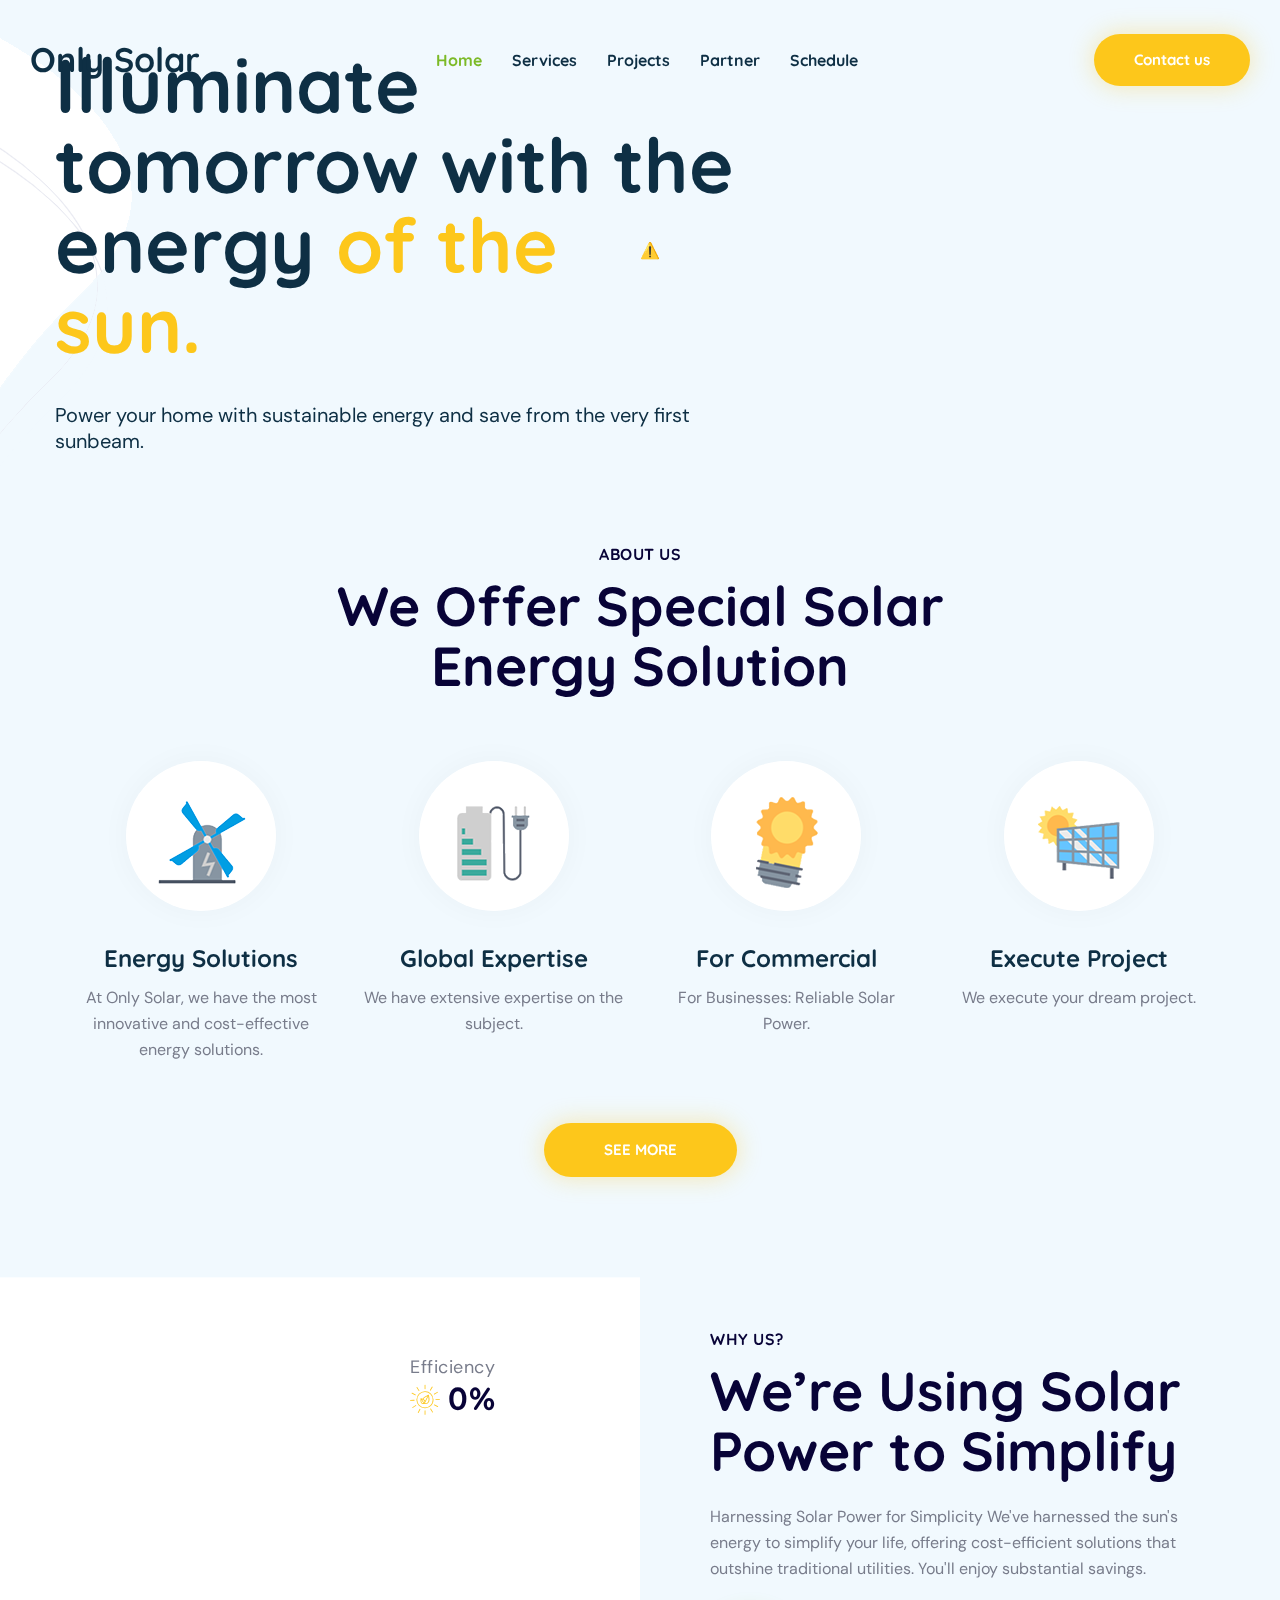
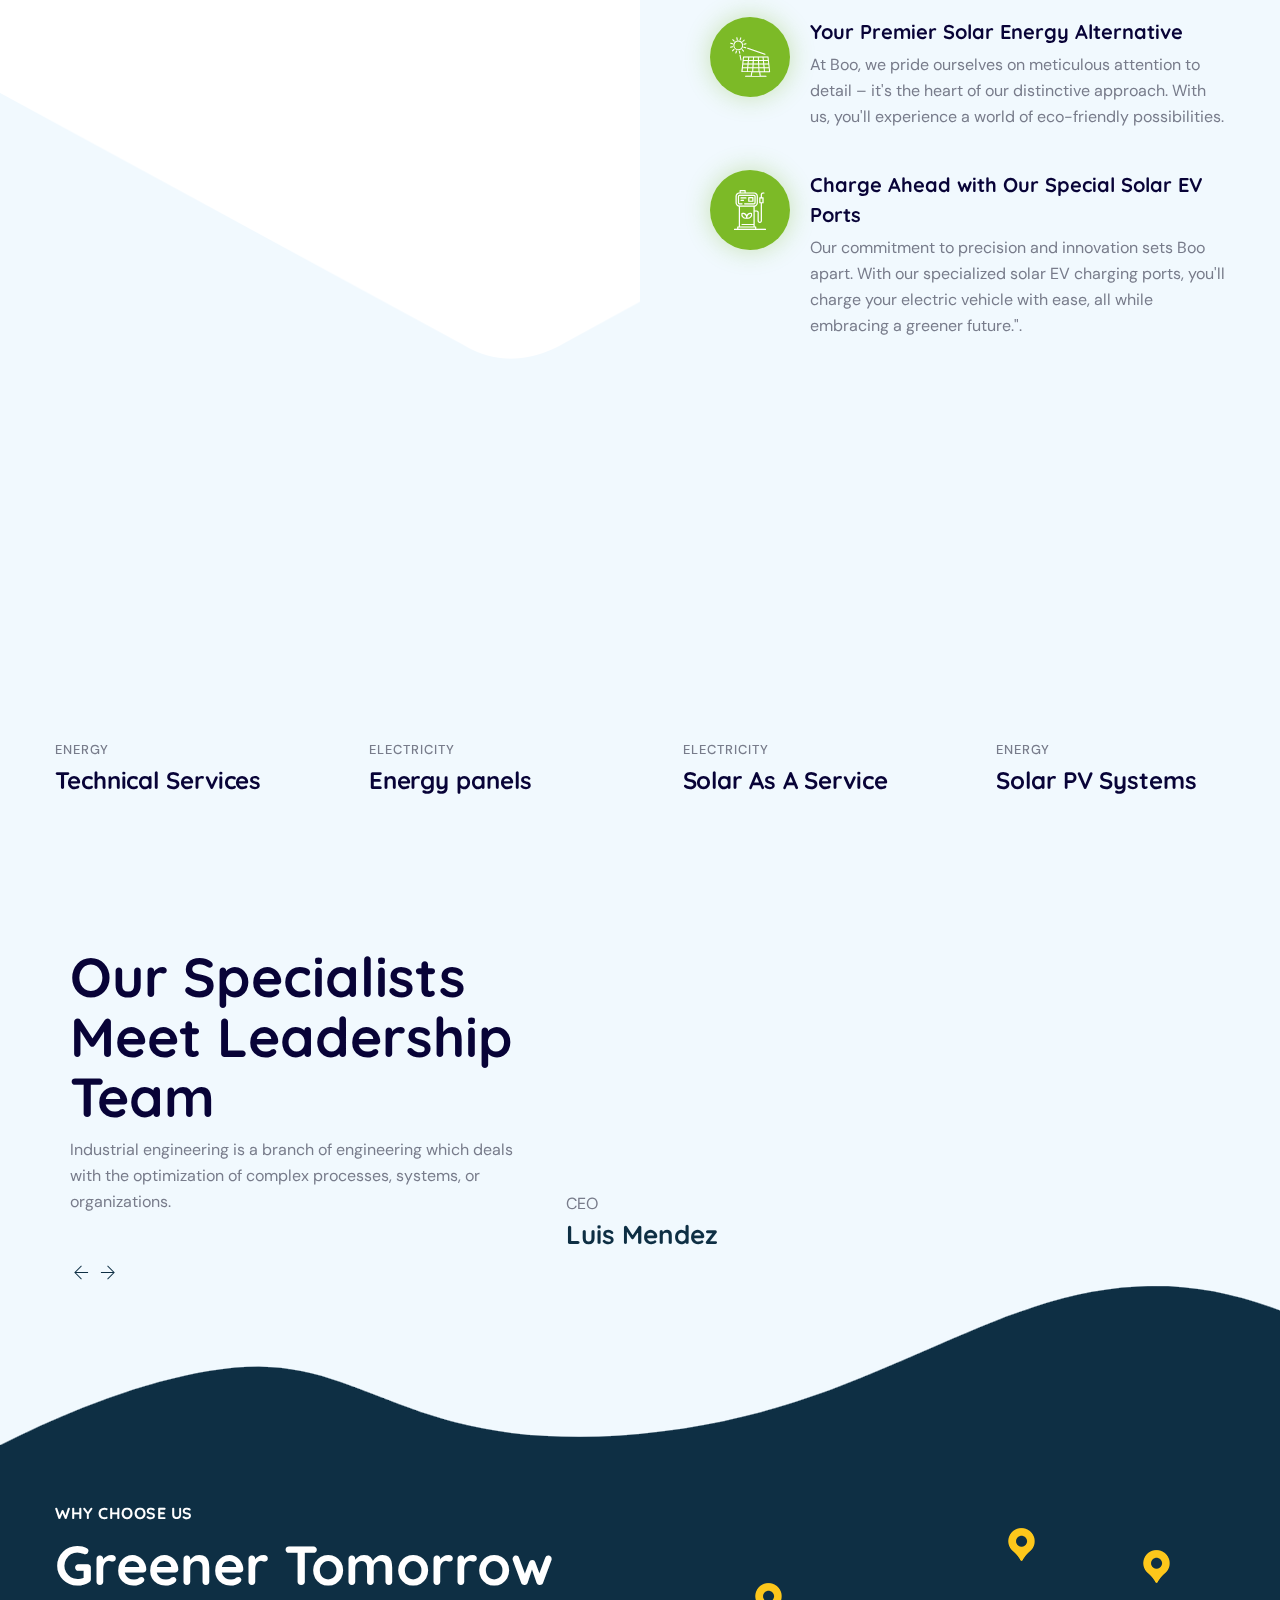
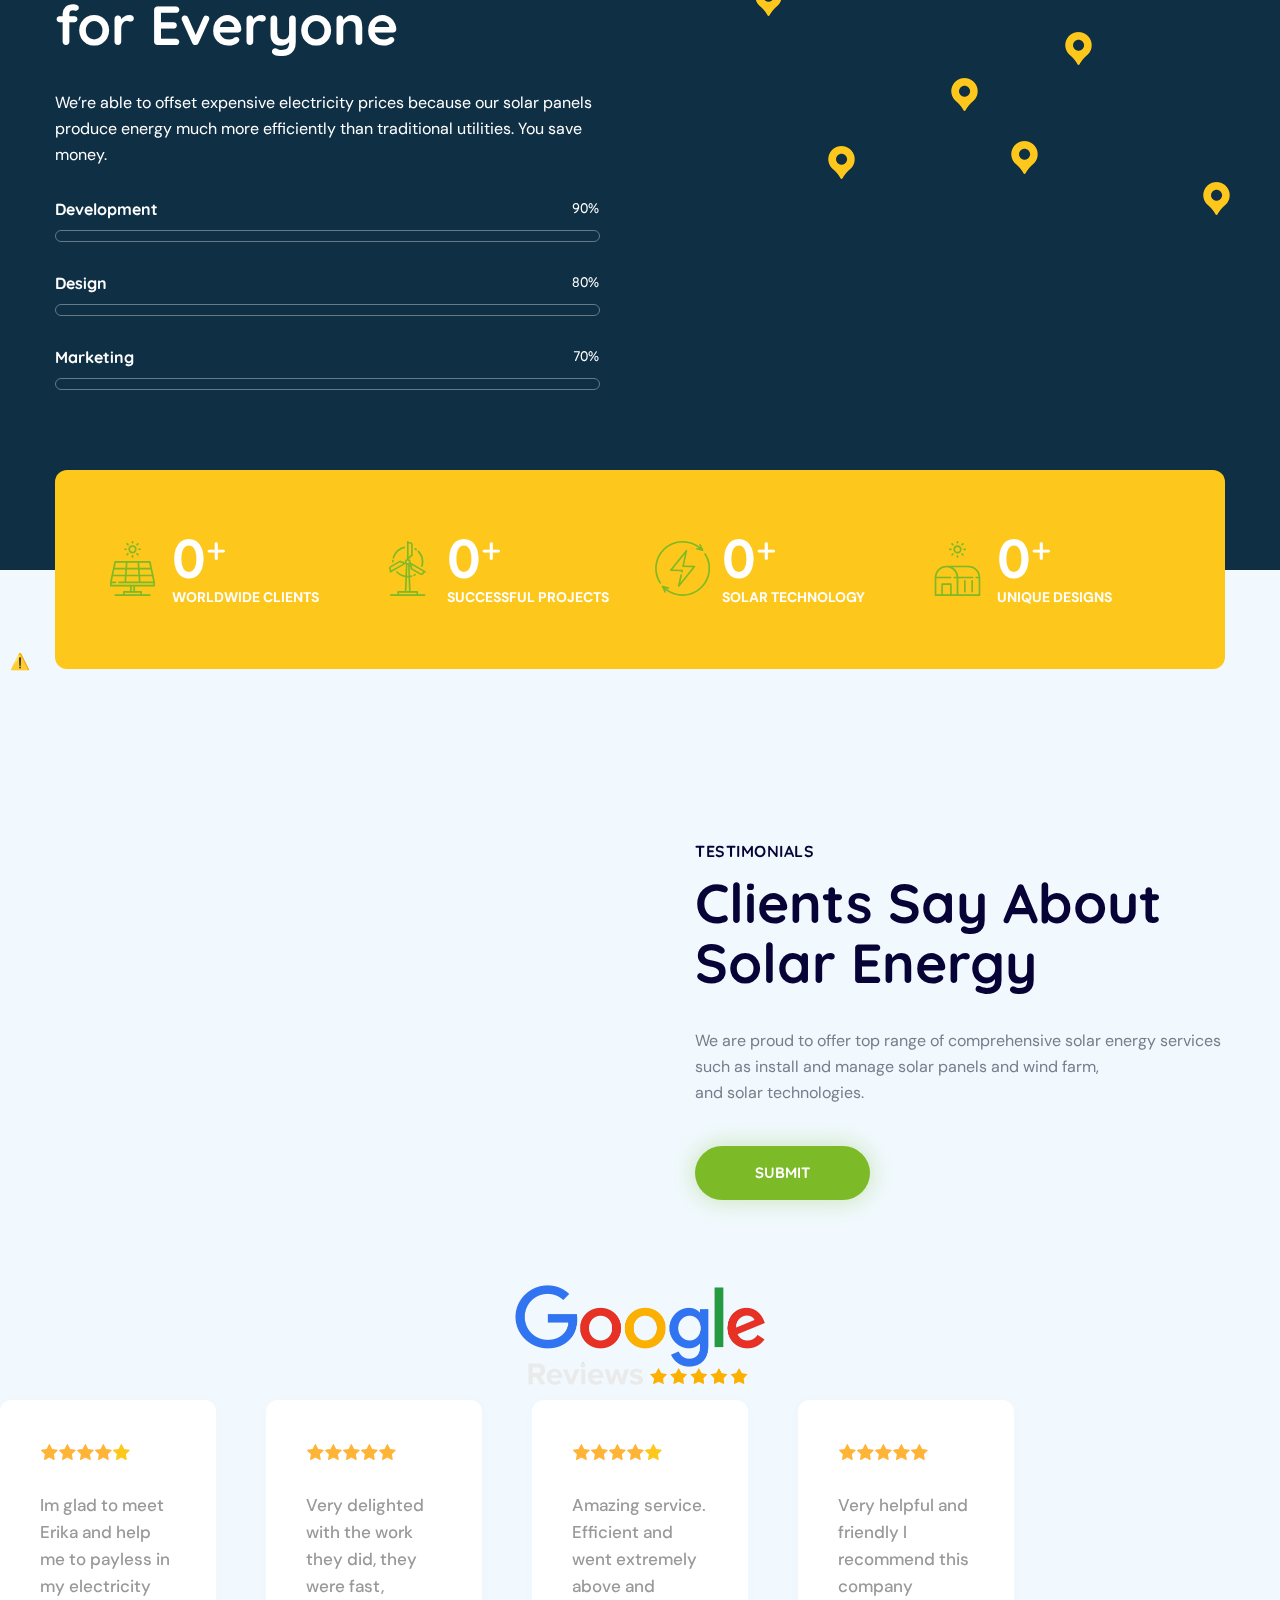
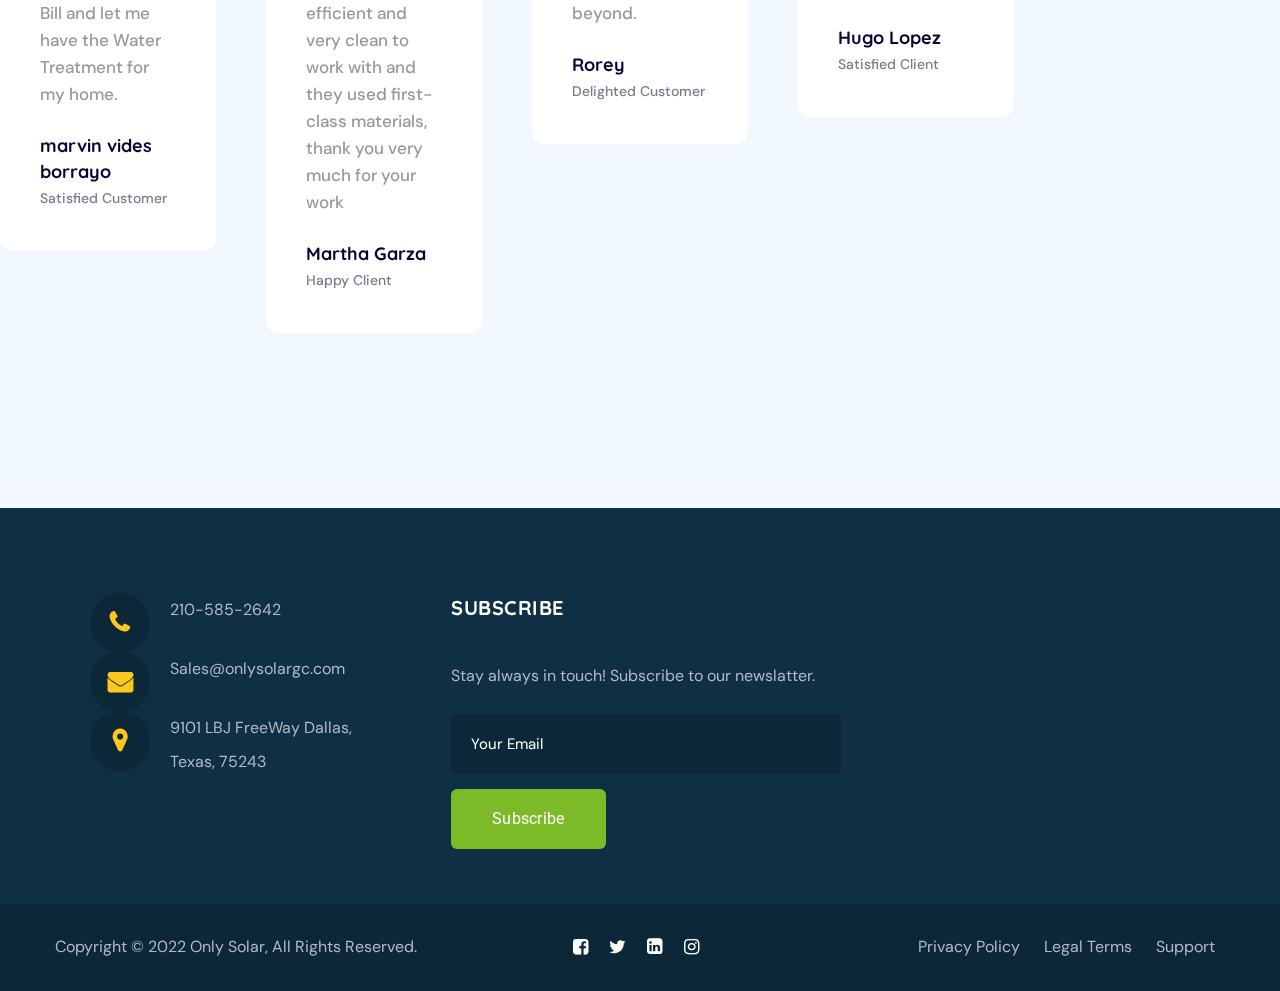
==== commit 761458a3: "a" ====
--- a/index.html
+++ b/index.html
@@ -796,12 +796,6 @@
                             <a href="#">Services</a>
                             <ul class="sub-menu">
                               <li
-                                id="menu-item-28950"
-                                class="menu-item menu-item-type-post_type menu-item-object-page menu-item-28950"
-                              >
-                                <a href="about-us-1/index.html">Only Solar</a>
-                              </li>
-                              <li
                                 id="menu-item-28949"
                                 class="menu-item menu-item-type-post_type menu-item-object-page menu-item-28949"
                               >
@@ -835,6 +829,14 @@
                           >
                             <a href="./elementor-site6/partner/partner.html"
                               >Partner</a
+                            >
+                          </li>
+                          <li
+                            id="menu-item-28951"
+                            class="menu-item menu-item-type-post_type menu-item-object-page menu-item-28951"
+                          >
+                            <a href="./elementor-site6/schedule/schedule.html"
+                              >Schedule</a
                             >
                           </li>
                         </ul>
@@ -958,36 +960,7 @@
                                   class="elementor-column elementor-col-50 elementor-inner-column elementor-element elementor-element-ee9cfd6 cspt-bg-color-over-image"
                                   data-id="ee9cfd6"
                                   data-element_type="column"
-                                >
-                                  <div
-                                    class="elementor-widget-wrap elementor-element-populated"
-                                  >
-                                    <div
-                                      class="elementor-element elementor-element-0609341 cspt-btn-shape-rounded cspt-shadow-btn cspt-btn-color-globalcolor cspt-btn-style-flat elementor-widget elementor-widget-button"
-                                      data-id="0609341"
-                                      data-element_type="widget"
-                                      data-widget_type="button.default"
-                                    >
-                                      <div class="elementor-widget-container">
-                                        <div class="elementor-button-wrapper">
-                                          <a
-                                            class="elementor-button elementor-button-link elementor-size-xl"
-                                            href="#"
-                                          >
-                                            <span
-                                              class="elementor-button-content-wrapper"
-                                            >
-                                              <span
-                                                class="elementor-button-text"
-                                                >View More</span
-                                              >
-                                            </span>
-                                          </a>
-                                        </div>
-                                      </div>
-                                    </div>
-                                  </div>
-                                </div>
+                                ></div>
                                 <div
                                   class="elementor-column elementor-col-50 elementor-inner-column elementor-element elementor-element-dfb1145 cspt-bg-color-over-image"
                                   data-id="dfb1145"
@@ -1003,22 +976,9 @@
                                       data-widget_type="button.default"
                                     >
                                       <div class="elementor-widget-container">
-                                        <div class="elementor-button-wrapper">
-                                          <a
-                                            class="elementor-button elementor-button-link elementor-size-xl"
-                                            href="#"
-                                            target="_blank"
-                                          >
-                                            <span
-                                              class="elementor-button-content-wrapper"
-                                            >
-                                              <span
-                                                class="elementor-button-text"
-                                                >About Us</span
-                                              >
-                                            </span>
-                                          </a>
-                                        </div>
+                                        <div
+                                          class="elementor-button-wrapper"
+                                        ></div>
                                       </div>
                                     </div>
                                   </div>
@@ -1380,14 +1340,14 @@
                                           class="cspt-number-rotate"
                                           data-appear-animation="animateDigits"
                                           data-from="0"
-                                          data-to="85"
+                                          data-to="100"
                                           data-interval="5"
                                           data-before=""
                                           data-before-style=""
                                           data-after=""
                                           data-after-style=""
                                         >
-                                          85
+                                          100
                                         </span>
                                         <span class="cspt-fid-sub"
                                           ><span>%</span></span
@@ -1509,101 +1469,6 @@
                                       <!-- .cspt-ihbox-contents -->
                                     </div>
                                   </div>
-                                </div>
-                              </div>
-                            </div>
-                          </div>
-                        </div>
-                      </div>
-                    </section>
-                    <section
-                      class="elementor-section elementor-top-section elementor-element elementor-element-bb30415 cspt-col-stretched-none cspt-bg-color-over-image elementor-section-boxed elementor-section-height-default elementor-section-height-default"
-                      data-id="bb30415"
-                      data-element_type="section"
-                    >
-                      <div class="elementor-container elementor-column-gap-no">
-                        <div
-                          class="elementor-column elementor-col-50 elementor-top-column elementor-element elementor-element-7f6ee2f cspt-bg-color-over-image"
-                          data-id="7f6ee2f"
-                          data-element_type="column"
-                        >
-                          <div
-                            class="elementor-widget-wrap elementor-element-populated"
-                          >
-                            <div
-                              class="elementor-element elementor-element-ad3688d cspt-align-left elementor-widget elementor-widget-cspt_heading"
-                              data-id="ad3688d"
-                              data-element_type="widget"
-                              data-widget_type="cspt_heading.default"
-                            >
-                              <div class="elementor-widget-container">
-                                <div
-                                  class="cspt-heading-subheading left-align cspt-reverse-heading-yes"
-                                >
-                                  <h4 class="cspt-element-subtitle">
-                                    Featured Solutions
-                                  </h4>
-                                  <h2 class="cspt-element-title">
-                                    Check Our Leading <br />
-                                    Engineer's Plans
-                                  </h2>
-                                </div>
-                              </div>
-                            </div>
-                          </div>
-                        </div>
-                        <div
-                          class="elementor-column elementor-col-50 elementor-top-column elementor-element elementor-element-e111664 cspt-bg-color-over-image"
-                          data-id="e111664"
-                          data-element_type="column"
-                        >
-                          <div
-                            class="elementor-widget-wrap elementor-element-populated"
-                          >
-                            <div
-                              class="elementor-element elementor-element-3590357 elementor-widget elementor-widget-text-editor"
-                              data-id="3590357"
-                              data-element_type="widget"
-                              data-widget_type="text-editor.default"
-                            >
-                              <div class="elementor-widget-container">
-                                We believe Solar is the most affordable energy
-                                source on the planet. Using solar energy we can
-                                make a easier our life on this earth.
-                              </div>
-                            </div>
-                            <div
-                              class="elementor-element elementor-element-bfadb92 elementor-widget elementor-widget-text-editor"
-                              data-id="bfadb92"
-                              data-element_type="widget"
-                              data-widget_type="text-editor.default"
-                            >
-                              <div class="elementor-widget-container">
-                                We are able to provide the advanced-quality
-                                installation and maintenance of wind farms and
-                                solar energy systems and also EV charging port.
-                              </div>
-                            </div>
-                            <div
-                              class="elementor-element elementor-element-c1328cc cspt-btn-color-blackish elementor-align-left cspt-btn-style-text elementor-widget elementor-widget-button"
-                              data-id="c1328cc"
-                              data-element_type="widget"
-                              data-widget_type="button.default"
-                            >
-                              <div class="elementor-widget-container">
-                                <div class="elementor-button-wrapper">
-                                  <a
-                                    class="elementor-button elementor-button-link elementor-size-lg"
-                                    href="#"
-                                  >
-                                    <span
-                                      class="elementor-button-content-wrapper"
-                                    >
-                                      <span class="elementor-button-text"
-                                        >read more</span
-                                      >
-                                    </span>
-                                  </a>
                                 </div>
                               </div>
                             </div>
@@ -2041,9 +1906,6 @@
                                             <div
                                               class="cspt-heading-subheading left-align cspt-reverse-heading-yes"
                                             >
-                                              <h4 class="cspt-element-subtitle">
-                                                OUR CLIENTS
-                                              </h4>
                                               <h2 class="cspt-element-title">
                                                 Our Specialists Meet Leadership
                                                 Team
--- a/index.css
+++ b/index.css
@@ -424,7 +424,11 @@
 }
 
 .google {
+  width: 250px;
   position: relative;
-  left: 44%;
-  width: 250px;
-}+
+  left: 50%;
+  transform: translateX(-50%);
+}
+
+@media screen {}--- a/elementor-site6/wp-content/uploads/sites/19/elementor/css/custom-frontend.minbaa3.css
+++ b/elementor-site6/wp-content/uploads/sites/19/elementor/css/custom-frontend.minbaa3.css
@@ -1 +1,7453 @@
-.dialog-widget-content{background-color:#fff;position:absolute;border-radius:3px;-webkit-box-shadow:2px 8px 23px 3px rgba(0,0,0,.2);box-shadow:2px 8px 23px 3px rgba(0,0,0,.2);overflow:hidden}.dialog-message{font-size:12px;line-height:1.5;-webkit-box-sizing:border-box;box-sizing:border-box}.dialog-type-lightbox{position:fixed;height:100%;width:100%;bottom:0;left:0;background-color:rgba(0,0,0,.8);z-index:9999;-webkit-user-select:none;-moz-user-select:none;-ms-user-select:none;user-select:none}.dialog-type-lightbox .dialog-widget-content{margin:auto;width:375px}.dialog-type-lightbox .dialog-header{font-size:15px;color:#495157;padding:30px 0 10px;font-weight:500}.dialog-type-lightbox .dialog-message{padding:0 30px 30px;min-height:50px}.dialog-type-lightbox:not(.elementor-popup-modal) .dialog-header,.dialog-type-lightbox:not(.elementor-popup-modal) .dialog-message{text-align:center}.dialog-type-lightbox .dialog-buttons-wrapper{border-top:1px solid #e6e9ec;text-align:center}.dialog-type-lightbox .dialog-buttons-wrapper>.dialog-button{font-family:Roboto,Arial,Helvetica,Verdana,sans-serif;width:50%;border:none;background:none;color:#6d7882;font-size:15px;cursor:pointer;padding:13px 0;outline:0}.dialog-type-lightbox .dialog-buttons-wrapper>.dialog-button:hover{background-color:#f4f6f7}.dialog-type-lightbox .dialog-buttons-wrapper>.dialog-button.dialog-ok{color:#b01b1b}.dialog-type-lightbox .dialog-buttons-wrapper>.dialog-button.dialog-take_over{color:#39b54a}.dialog-type-lightbox .dialog-buttons-wrapper>.dialog-button:active{background-color:rgba(230,233,236,.5)}.dialog-type-lightbox .dialog-buttons-wrapper>.dialog-button::-moz-focus-inner{border:0}.dialog-close-button{cursor:pointer;position:absolute;margin-top:15px;right:15px;font-size:15px;line-height:1}.dialog-close-button:not(:hover){opacity:.4}.dialog-alert-widget .dialog-buttons-wrapper>button{width:100%}.dialog-confirm-widget .dialog-button:first-child{border-right:1px solid #e6e9ec}.dialog-prevent-scroll{overflow:hidden;max-height:100vh}@media (min-width:1024px){body.admin-bar .dialog-lightbox-widget{height:calc(100vh - 32px)}}@media (max-width:1024px){body.admin-bar .dialog-type-lightbox{position:sticky;height:100vh}}.elementor-aspect-ratio-219 .elementor-fit-aspect-ratio{padding-bottom:42.8571%}.elementor-aspect-ratio-169 .elementor-fit-aspect-ratio{padding-bottom:56.25%}.elementor-aspect-ratio-43 .elementor-fit-aspect-ratio{padding-bottom:75%}.elementor-aspect-ratio-32 .elementor-fit-aspect-ratio{padding-bottom:66.6666%}.elementor-aspect-ratio-11 .elementor-fit-aspect-ratio{padding-bottom:100%}.elementor-aspect-ratio-916 .elementor-fit-aspect-ratio{padding-bottom:177.8%}.elementor-fit-aspect-ratio{position:relative;height:0}.elementor-fit-aspect-ratio iframe{position:absolute;top:0;left:0;height:100%;width:100%;border:0;background-color:#000}.elementor-fit-aspect-ratio video{width:100%}.flatpickr-calendar{width:280px}.flatpickr-calendar .flatpickr-current-month span.cur-month{font-weight:300}.flatpickr-calendar .dayContainer{width:280px;min-width:280px;max-width:280px}.flatpickr-calendar .flatpickr-days{width:280px}.flatpickr-calendar .flatpickr-day{max-width:37px;height:37px;line-height:37px}.elementor-templates-modal .dialog-widget-content{font-family:Roboto,Arial,Helvetica,Verdana,sans-serif;background-color:#f1f3f5;width:100%}@media (max-width:1439px){.elementor-templates-modal .dialog-widget-content{max-width:990px}}@media (min-width:1440px){.elementor-templates-modal .dialog-widget-content{max-width:1200px}}.elementor-templates-modal .dialog-header{padding:0;z-index:1}.elementor-templates-modal .dialog-buttons-wrapper,.elementor-templates-modal .dialog-header{background-color:#fff;-webkit-box-shadow:0 0 8px rgba(0,0,0,.1);box-shadow:0 0 8px rgba(0,0,0,.1);position:relative}.elementor-templates-modal .dialog-buttons-wrapper{border:none;display:none;-webkit-box-pack:end;-ms-flex-pack:end;justify-content:flex-end;padding:5px}.elementor-templates-modal .dialog-buttons-wrapper .elementor-button{height:40px;margin-left:5px}.elementor-templates-modal .dialog-buttons-wrapper .elementor-button-success{padding:12px 36px;color:#fff;width:auto;font-size:15px}.elementor-templates-modal .dialog-buttons-wrapper .elementor-button-success:hover{background-color:#39b54a}.elementor-templates-modal .dialog-message{height:750px;max-height:85vh;overflow:auto;padding-top:25px}.elementor-templates-modal .dialog-content{height:100%}.elementor-templates-modal .dialog-loading{display:none}.elementor-templates-modal__header{display:-webkit-box;display:-ms-flexbox;display:flex;-webkit-box-align:center;-ms-flex-align:center;align-items:center;-webkit-box-pack:justify;-ms-flex-pack:justify;justify-content:space-between;height:50px}.elementor-templates-modal__header__logo{line-height:1;text-transform:uppercase;font-weight:700;cursor:pointer}.elementor-templates-modal__header__logo-area{text-align:left;padding-left:15px}.elementor-templates-modal__header__logo-area>*{display:-webkit-box;display:-ms-flexbox;display:flex;-webkit-box-align:center;-ms-flex-align:center;align-items:center}.elementor-templates-modal__header__logo__icon-wrapper{margin-right:10px;font-size:12px}.elementor-templates-modal__header__logo__title{padding-top:2px}.elementor-templates-modal__header__items-area{display:-webkit-box;display:-ms-flexbox;display:flex;-webkit-box-orient:horizontal;-webkit-box-direction:reverse;-ms-flex-direction:row-reverse;flex-direction:row-reverse}.elementor-templates-modal__header__item{position:relative;display:-webkit-box;display:-ms-flexbox;display:flex;-webkit-box-align:center;-ms-flex-align:center;align-items:center;-webkit-box-pack:center;-ms-flex-pack:center;justify-content:center;-webkit-box-sizing:content-box;box-sizing:content-box}.elementor-templates-modal__header__item>i{font-size:20px;-webkit-transition:all .3s;-o-transition:all .3s;transition:all .3s;cursor:pointer}.elementor-templates-modal__header__item>i:not(:hover){color:#a4afb7}.elementor-templates-modal__header__close--normal{width:47px;border-left:1px solid #e6e9ec}.elementor-templates-modal__header__close--normal i{font-size:18px}.elementor-templates-modal__header__close--skip{padding:10px 10px 10px 20px;margin-right:10px;color:#fff;background-color:#a4afb7;font-size:11px;font-weight:400;line-height:1;text-transform:uppercase;border-radius:2px;cursor:pointer}.elementor-templates-modal__header__close--skip>i{font-size:inherit;padding-left:10px;margin-left:15px;border-left:1px solid}.elementor-templates-modal__header__close--skip>i:not(:hover){color:#fff}.elementor-templates-modal__sidebar{-ms-flex-negative:0;flex-shrink:0;width:25%;background-color:hsla(0,0%,100%,.3)}.elementor-templates-modal__content{-webkit-box-flex:1;-ms-flex-positive:1;flex-grow:1;-webkit-box-shadow:0 0 13px inset rgba(0,0,0,.05);box-shadow:inset 0 0 13px rgba(0,0,0,.05)}#wpadminbar #wp-admin-bar-elementor_edit_page .elementor-general-section+.elementor-second-section{border-top:1px solid #464b50;margin-top:6px}.elementor-hidden{display:none}.elementor-screen-only,.screen-reader-text,.screen-reader-text span,.ui-helper-hidden-accessible{position:absolute;top:-10000em;width:1px;height:1px;margin:-1px;padding:0;overflow:hidden;clip:rect(0,0,0,0);border:0}.elementor-clearfix:after{content:"";display:block;clear:both;width:0;height:0}.e-logo-wrapper{background:#93003c;display:inline-block;padding:.75em;border-radius:50%;line-height:1}.e-logo-wrapper i{color:#fff;font-size:1em}#e-enable-unfiltered-files-dialog-import-template .dialog-confirm-ok{color:#39b54a}#e-enable-unfiltered-files-dialog-import-template .dialog-confirm-cancel{color:#b01b1b}.elementor{-webkit-hyphens:manual;-ms-hyphens:manual;hyphens:manual}.elementor *,.elementor :after,.elementor :before{-webkit-box-sizing:border-box;box-sizing:border-box}.elementor a{-webkit-box-shadow:none;box-shadow:none;text-decoration:none}.elementor hr{margin:0;background-color:transparent}.elementor img{height:auto;max-width:100%;border:none;border-radius:0;-webkit-box-shadow:none;box-shadow:none}.elementor .elementor-widget:not(.elementor-widget-text-editor):not(.elementor-widget-theme-post-content) figure{margin:0}.elementor embed,.elementor iframe,.elementor object,.elementor video{max-width:100%;width:100%;margin:0;line-height:1;border:none}.elementor .elementor-custom-embed{line-height:0}.elementor .elementor-background,.elementor .elementor-background-holder,.elementor .elementor-background-video-container{height:100%;width:100%;top:0;left:0;position:absolute;overflow:hidden;z-index:0;direction:ltr}.elementor .elementor-background-video-container{-webkit-transition:opacity 1s;-o-transition:opacity 1s;transition:opacity 1s;pointer-events:none}.elementor .elementor-background-video-container.elementor-loading{opacity:0}.elementor .elementor-background-video-embed{max-width:none}.elementor .elementor-background-video,.elementor .elementor-background-video-embed,.elementor .elementor-background-video-hosted{position:absolute;top:50%;left:50%;-webkit-transform:translate(-50%,-50%);-ms-transform:translate(-50%,-50%);transform:translate(-50%,-50%)}.elementor .elementor-background-video{max-width:none}.elementor .elementor-html5-video{-o-object-fit:cover;object-fit:cover}.elementor .elementor-background-overlay,.elementor .elementor-background-slideshow{height:100%;width:100%;top:0;left:0;position:absolute}.elementor .elementor-background-slideshow{z-index:0}.elementor .elementor-background-slideshow__slide__image{width:100%;height:100%;background-position:50%;background-size:cover}.e-container>.elementor-element.elementor-absolute,.elementor-widget-wrap>.elementor-element.elementor-absolute{position:absolute}.e-container>.elementor-element.elementor-fixed,.elementor-widget-wrap>.elementor-element.elementor-fixed{position:fixed}.elementor-widget-wrap .elementor-element.elementor-widget__width-auto,.elementor-widget-wrap .elementor-element.elementor-widget__width-initial{max-width:100%}@media (max-width:1200px){.elementor-widget-wrap .elementor-element.elementor-widget-tablet__width-auto,.elementor-widget-wrap .elementor-element.elementor-widget-tablet__width-initial{max-width:100%}}@media (max-width:767px){.elementor-widget-wrap .elementor-element.elementor-widget-mobile__width-auto,.elementor-widget-wrap .elementor-element.elementor-widget-mobile__width-initial{max-width:100%}}.elementor-element{--flex-direction:initial;--flex-wrap:initial;--justify-content:initial;--align-items:initial;--align-content:initial;--gap:initial;--flex-basis:initial;--flex-grow:initial;--flex-shrink:initial;--order:initial;--align-self:initial;-webkit-box-orient:vertical;-webkit-box-direction:normal;-ms-flex-direction:var(--flex-direction);flex-direction:var(--flex-direction);-ms-flex-wrap:var(--flex-wrap);flex-wrap:var(--flex-wrap);-webkit-box-pack:var(--justify-content);-ms-flex-pack:var(--justify-content);justify-content:var(--justify-content);-webkit-box-align:var(--align-items);-ms-flex-align:var(--align-items);align-items:var(--align-items);-ms-flex-line-pack:var(--align-content);align-content:var(--align-content);gap:var(--gap);-ms-flex-preferred-size:var(--flex-basis);flex-basis:var(--flex-basis);-webkit-box-flex:var(--flex-grow);-ms-flex-positive:var(--flex-grow);flex-grow:var(--flex-grow);-ms-flex-negative:var(--flex-shrink);flex-shrink:var(--flex-shrink);-webkit-box-ordinal-group:var(--order);-ms-flex-order:var(--order);order:var(--order);-ms-flex-item-align:var(--align-self);align-self:var(--align-self)}.elementor-element.elementor-absolute,.elementor-element.elementor-fixed{z-index:1}.elementor-invisible{visibility:hidden}.elementor-align-center{text-align:center}.elementor-align-center .elementor-button{width:auto}.elementor-align-right{text-align:right}.elementor-align-right .elementor-button{width:auto}.elementor-align-left{text-align:left}.elementor-align-left .elementor-button{width:auto}.elementor-align-justify .elementor-button{width:100%}.elementor-custom-embed-play{position:absolute;top:50%;left:50%;-webkit-transform:translate(-50%,-50%);-ms-transform:translate(-50%,-50%);transform:translate(-50%,-50%)}.elementor-custom-embed-play i{font-size:100px;color:#fff;text-shadow:1px 0 6px rgba(0,0,0,.3)}.elementor-custom-embed-play svg{height:100px;width:100px;fill:#fff;-webkit-filter:drop-shadow(1px 0 6px rgba(0,0,0,.3));filter:drop-shadow(1px 0 6px rgba(0,0,0,.3))}.elementor-custom-embed-play i,.elementor-custom-embed-play svg{opacity:.8;-webkit-transition:all .5s;-o-transition:all .5s;transition:all .5s}.elementor-custom-embed-play.elementor-playing i{font-family:eicons}.elementor-custom-embed-play.elementor-playing i:before{content:"\e8fb"}.elementor-custom-embed-play.elementor-playing i,.elementor-custom-embed-play.elementor-playing svg{-webkit-animation:eicon-spin 2s linear infinite;animation:eicon-spin 2s linear infinite}.elementor-tag{display:-webkit-inline-box;display:-ms-inline-flexbox;display:inline-flex}.elementor-ken-burns{-webkit-transition-property:-webkit-transform;transition-property:-webkit-transform;-o-transition-property:transform;transition-property:transform;transition-property:transform,-webkit-transform;-webkit-transition-duration:10s;-o-transition-duration:10s;transition-duration:10s;-webkit-transition-timing-function:linear;-o-transition-timing-function:linear;transition-timing-function:linear}.elementor-ken-burns--out{-webkit-transform:scale(1.3);-ms-transform:scale(1.3);transform:scale(1.3)}.elementor-ken-burns--active{-webkit-transition-duration:20s;-o-transition-duration:20s;transition-duration:20s}.elementor-ken-burns--active.elementor-ken-burns--out{-webkit-transform:scale(1);-ms-transform:scale(1);transform:scale(1)}.elementor-ken-burns--active.elementor-ken-burns--in{-webkit-transform:scale(1.3);-ms-transform:scale(1.3);transform:scale(1.3)}@media (min-width:-1px){.elementor-widescreen-align-center{text-align:center}.elementor-widescreen-align-center .elementor-button{width:auto}.elementor-widescreen-align-right{text-align:right}.elementor-widescreen-align-right .elementor-button{width:auto}.elementor-widescreen-align-left{text-align:left}.elementor-widescreen-align-left .elementor-button{width:auto}.elementor-widescreen-align-justify .elementor-button{width:100%}}@media (max-width:-1px){.elementor-laptop-align-center{text-align:center}.elementor-laptop-align-center .elementor-button{width:auto}.elementor-laptop-align-right{text-align:right}.elementor-laptop-align-right .elementor-button{width:auto}.elementor-laptop-align-left{text-align:left}.elementor-laptop-align-left .elementor-button{width:auto}.elementor-laptop-align-justify .elementor-button{width:100%}}@media (max-width:-1px){.elementor-tablet_extra-align-center{text-align:center}.elementor-tablet_extra-align-center .elementor-button{width:auto}.elementor-tablet_extra-align-right{text-align:right}.elementor-tablet_extra-align-right .elementor-button{width:auto}.elementor-tablet_extra-align-left{text-align:left}.elementor-tablet_extra-align-left .elementor-button{width:auto}.elementor-tablet_extra-align-justify .elementor-button{width:100%}}@media (max-width:1200px){.elementor-tablet-align-center{text-align:center}.elementor-tablet-align-center .elementor-button{width:auto}.elementor-tablet-align-right{text-align:right}.elementor-tablet-align-right .elementor-button{width:auto}.elementor-tablet-align-left{text-align:left}.elementor-tablet-align-left .elementor-button{width:auto}.elementor-tablet-align-justify .elementor-button{width:100%}}@media (max-width:-1px){.elementor-mobile_extra-align-center{text-align:center}.elementor-mobile_extra-align-center .elementor-button{width:auto}.elementor-mobile_extra-align-right{text-align:right}.elementor-mobile_extra-align-right .elementor-button{width:auto}.elementor-mobile_extra-align-left{text-align:left}.elementor-mobile_extra-align-left .elementor-button{width:auto}.elementor-mobile_extra-align-justify .elementor-button{width:100%}}@media (max-width:767px){.elementor-mobile-align-center{text-align:center}.elementor-mobile-align-center .elementor-button{width:auto}.elementor-mobile-align-right{text-align:right}.elementor-mobile-align-right .elementor-button{width:auto}.elementor-mobile-align-left{text-align:left}.elementor-mobile-align-left .elementor-button{width:auto}.elementor-mobile-align-justify .elementor-button{width:100%}}:root{--page-title-display:block}.elementor-page-title,h1.entry-title{display:var(--page-title-display)}@-webkit-keyframes eicon-spin{0%{-webkit-transform:rotate(0deg);transform:rotate(0deg)}to{-webkit-transform:rotate(359deg);transform:rotate(359deg)}}@keyframes eicon-spin{0%{-webkit-transform:rotate(0deg);transform:rotate(0deg)}to{-webkit-transform:rotate(359deg);transform:rotate(359deg)}}.eicon-animation-spin{-webkit-animation:eicon-spin 2s linear infinite;animation:eicon-spin 2s linear infinite}.elementor-section{position:relative}.elementor-section .elementor-container{display:-webkit-box;display:-ms-flexbox;display:flex;margin-right:auto;margin-left:auto;position:relative}@media (max-width:1200px){.elementor-section .elementor-container{-ms-flex-wrap:wrap;flex-wrap:wrap}}.elementor-section.elementor-section-boxed>.elementor-container{max-width:1140px}.elementor-section.elementor-section-stretched{position:relative;width:100%}.elementor-section.elementor-section-items-top>.elementor-container{-webkit-box-align:start;-ms-flex-align:start;align-items:flex-start}.elementor-section.elementor-section-items-middle>.elementor-container{-webkit-box-align:center;-ms-flex-align:center;align-items:center}.elementor-section.elementor-section-items-bottom>.elementor-container{-webkit-box-align:end;-ms-flex-align:end;align-items:flex-end}@media (min-width:768px){.elementor-section.elementor-section-height-full{height:100vh}.elementor-section.elementor-section-height-full>.elementor-container{height:100%}}.elementor-bc-flex-widget .elementor-section-content-top>.elementor-container>.elementor-column>.elementor-widget-wrap{-webkit-box-align:start;-ms-flex-align:start;align-items:flex-start}.elementor-bc-flex-widget .elementor-section-content-middle>.elementor-container>.elementor-column>.elementor-widget-wrap{-webkit-box-align:center;-ms-flex-align:center;align-items:center}.elementor-bc-flex-widget .elementor-section-content-bottom>.elementor-container>.elementor-column>.elementor-widget-wrap{-webkit-box-align:end;-ms-flex-align:end;align-items:flex-end}.elementor-row{width:100%;display:-webkit-box;display:-ms-flexbox;display:flex}@media (max-width:1200px){.elementor-row{-ms-flex-wrap:wrap;flex-wrap:wrap}}.elementor-widget-wrap{position:relative;width:100%;-ms-flex-wrap:wrap;flex-wrap:wrap;-ms-flex-line-pack:start;align-content:flex-start}.elementor:not(.elementor-bc-flex-widget) .elementor-widget-wrap{display:-webkit-box;display:-ms-flexbox;display:flex}.elementor-widget-wrap>.elementor-element{width:100%}.elementor-widget-wrap.e-swiper-container{width:calc(100% - (var(--e-column-margin-left, 0px) + var(--e-column-margin-right, 0px)))}.elementor-widget{position:relative}.elementor-widget:not(:last-child){margin-bottom:20px}.elementor-widget:not(:last-child).elementor-absolute,.elementor-widget:not(:last-child).elementor-widget__width-auto,.elementor-widget:not(:last-child).elementor-widget__width-initial{margin-bottom:0}.elementor-column{min-height:1px}.elementor-column,.elementor-column-wrap{position:relative;display:-webkit-box;display:-ms-flexbox;display:flex}.elementor-column-wrap{width:100%}.elementor-column-gap-narrow>.elementor-column>.elementor-element-populated{padding:5px}.elementor-column-gap-default>.elementor-column>.elementor-element-populated{padding:10px}.elementor-column-gap-extended>.elementor-column>.elementor-element-populated{padding:15px}.elementor-column-gap-wide>.elementor-column>.elementor-element-populated{padding:20px}.elementor-column-gap-wider>.elementor-column>.elementor-element-populated{padding:30px}.elementor-inner-section .elementor-column-gap-no .elementor-element-populated{padding:0}@media (min-width:768px){.elementor-column.elementor-col-10,.elementor-column[data-col="10"]{width:10%}.elementor-column.elementor-col-11,.elementor-column[data-col="11"]{width:11.111%}.elementor-column.elementor-col-12,.elementor-column[data-col="12"]{width:12.5%}.elementor-column.elementor-col-14,.elementor-column[data-col="14"]{width:14.285%}.elementor-column.elementor-col-16,.elementor-column[data-col="16"]{width:16.666%}.elementor-column.elementor-col-20,.elementor-column[data-col="20"]{width:20%}.elementor-column.elementor-col-25,.elementor-column[data-col="25"]{width:25%}.elementor-column.elementor-col-30,.elementor-column[data-col="30"]{width:30%}.elementor-column.elementor-col-33,.elementor-column[data-col="33"]{width:33.333%}.elementor-column.elementor-col-40,.elementor-column[data-col="40"]{width:40%}.elementor-column.elementor-col-50,.elementor-column[data-col="50"]{width:50%}.elementor-column.elementor-col-60,.elementor-column[data-col="60"]{width:60%}.elementor-column.elementor-col-66,.elementor-column[data-col="66"]{width:66.666%}.elementor-column.elementor-col-70,.elementor-column[data-col="70"]{width:70%}.elementor-column.elementor-col-75,.elementor-column[data-col="75"]{width:75%}.elementor-column.elementor-col-80,.elementor-column[data-col="80"]{width:80%}.elementor-column.elementor-col-83,.elementor-column[data-col="83"]{width:83.333%}.elementor-column.elementor-col-90,.elementor-column[data-col="90"]{width:90%}.elementor-column.elementor-col-100,.elementor-column[data-col="100"]{width:100%}}@media (max-width:479px){.elementor-column.elementor-xs-10{width:10%}.elementor-column.elementor-xs-11{width:11.111%}.elementor-column.elementor-xs-12{width:12.5%}.elementor-column.elementor-xs-14{width:14.285%}.elementor-column.elementor-xs-16{width:16.666%}.elementor-column.elementor-xs-20{width:20%}.elementor-column.elementor-xs-25{width:25%}.elementor-column.elementor-xs-30{width:30%}.elementor-column.elementor-xs-33{width:33.333%}.elementor-column.elementor-xs-40{width:40%}.elementor-column.elementor-xs-50{width:50%}.elementor-column.elementor-xs-60{width:60%}.elementor-column.elementor-xs-66{width:66.666%}.elementor-column.elementor-xs-70{width:70%}.elementor-column.elementor-xs-75{width:75%}.elementor-column.elementor-xs-80{width:80%}.elementor-column.elementor-xs-83{width:83.333%}.elementor-column.elementor-xs-90{width:90%}.elementor-column.elementor-xs-100{width:100%}}@media (max-width:767px){.elementor-column.elementor-sm-10{width:10%}.elementor-column.elementor-sm-11{width:11.111%}.elementor-column.elementor-sm-12{width:12.5%}.elementor-column.elementor-sm-14{width:14.285%}.elementor-column.elementor-sm-16{width:16.666%}.elementor-column.elementor-sm-20{width:20%}.elementor-column.elementor-sm-25{width:25%}.elementor-column.elementor-sm-30{width:30%}.elementor-column.elementor-sm-33{width:33.333%}.elementor-column.elementor-sm-40{width:40%}.elementor-column.elementor-sm-50{width:50%}.elementor-column.elementor-sm-60{width:60%}.elementor-column.elementor-sm-66{width:66.666%}.elementor-column.elementor-sm-70{width:70%}.elementor-column.elementor-sm-75{width:75%}.elementor-column.elementor-sm-80{width:80%}.elementor-column.elementor-sm-83{width:83.333%}.elementor-column.elementor-sm-90{width:90%}.elementor-column.elementor-sm-100{width:100%}}@media (min-width:768px) and (max-width:1200px){.elementor-column.elementor-md-10{width:10%}.elementor-column.elementor-md-11{width:11.111%}.elementor-column.elementor-md-12{width:12.5%}.elementor-column.elementor-md-14{width:14.285%}.elementor-column.elementor-md-16{width:16.666%}.elementor-column.elementor-md-20{width:20%}.elementor-column.elementor-md-25{width:25%}.elementor-column.elementor-md-30{width:30%}.elementor-column.elementor-md-33{width:33.333%}.elementor-column.elementor-md-40{width:40%}.elementor-column.elementor-md-50{width:50%}.elementor-column.elementor-md-60{width:60%}.elementor-column.elementor-md-66{width:66.666%}.elementor-column.elementor-md-70{width:70%}.elementor-column.elementor-md-75{width:75%}.elementor-column.elementor-md-80{width:80%}.elementor-column.elementor-md-83{width:83.333%}.elementor-column.elementor-md-90{width:90%}.elementor-column.elementor-md-100{width:100%}}@media (min-width:-1px){.elementor-reverse-widescreen>.elementor-container>:first-child{-webkit-box-ordinal-group:11;-ms-flex-order:10;order:10}.elementor-reverse-widescreen>.elementor-container>:nth-child(2){-webkit-box-ordinal-group:10;-ms-flex-order:9;order:9}.elementor-reverse-widescreen>.elementor-container>:nth-child(3){-webkit-box-ordinal-group:9;-ms-flex-order:8;order:8}.elementor-reverse-widescreen>.elementor-container>:nth-child(4){-webkit-box-ordinal-group:8;-ms-flex-order:7;order:7}.elementor-reverse-widescreen>.elementor-container>:nth-child(5){-webkit-box-ordinal-group:7;-ms-flex-order:6;order:6}.elementor-reverse-widescreen>.elementor-container>:nth-child(6){-webkit-box-ordinal-group:6;-ms-flex-order:5;order:5}.elementor-reverse-widescreen>.elementor-container>:nth-child(7){-webkit-box-ordinal-group:5;-ms-flex-order:4;order:4}.elementor-reverse-widescreen>.elementor-container>:nth-child(8){-webkit-box-ordinal-group:4;-ms-flex-order:3;order:3}.elementor-reverse-widescreen>.elementor-container>:nth-child(9){-webkit-box-ordinal-group:3;-ms-flex-order:2;order:2}.elementor-reverse-widescreen>.elementor-container>:nth-child(10){-webkit-box-ordinal-group:2;-ms-flex-order:1;order:1}}@media (min-width:1201px) and (max-width:-1px){.elementor-reverse-laptop>.elementor-container>:first-child{-webkit-box-ordinal-group:11;-ms-flex-order:10;order:10}.elementor-reverse-laptop>.elementor-container>:nth-child(2){-webkit-box-ordinal-group:10;-ms-flex-order:9;order:9}.elementor-reverse-laptop>.elementor-container>:nth-child(3){-webkit-box-ordinal-group:9;-ms-flex-order:8;order:8}.elementor-reverse-laptop>.elementor-container>:nth-child(4){-webkit-box-ordinal-group:8;-ms-flex-order:7;order:7}.elementor-reverse-laptop>.elementor-container>:nth-child(5){-webkit-box-ordinal-group:7;-ms-flex-order:6;order:6}.elementor-reverse-laptop>.elementor-container>:nth-child(6){-webkit-box-ordinal-group:6;-ms-flex-order:5;order:5}.elementor-reverse-laptop>.elementor-container>:nth-child(7){-webkit-box-ordinal-group:5;-ms-flex-order:4;order:4}.elementor-reverse-laptop>.elementor-container>:nth-child(8){-webkit-box-ordinal-group:4;-ms-flex-order:3;order:3}.elementor-reverse-laptop>.elementor-container>:nth-child(9){-webkit-box-ordinal-group:3;-ms-flex-order:2;order:2}.elementor-reverse-laptop>.elementor-container>:nth-child(10){-webkit-box-ordinal-group:2;-ms-flex-order:1;order:1}}@media (min-width:-1px) and (max-width:-1px){.elementor-reverse-laptop>.elementor-container>:first-child{-webkit-box-ordinal-group:11;-ms-flex-order:10;order:10}.elementor-reverse-laptop>.elementor-container>:nth-child(2){-webkit-box-ordinal-group:10;-ms-flex-order:9;order:9}.elementor-reverse-laptop>.elementor-container>:nth-child(3){-webkit-box-ordinal-group:9;-ms-flex-order:8;order:8}.elementor-reverse-laptop>.elementor-container>:nth-child(4){-webkit-box-ordinal-group:8;-ms-flex-order:7;order:7}.elementor-reverse-laptop>.elementor-container>:nth-child(5){-webkit-box-ordinal-group:7;-ms-flex-order:6;order:6}.elementor-reverse-laptop>.elementor-container>:nth-child(6){-webkit-box-ordinal-group:6;-ms-flex-order:5;order:5}.elementor-reverse-laptop>.elementor-container>:nth-child(7){-webkit-box-ordinal-group:5;-ms-flex-order:4;order:4}.elementor-reverse-laptop>.elementor-container>:nth-child(8){-webkit-box-ordinal-group:4;-ms-flex-order:3;order:3}.elementor-reverse-laptop>.elementor-container>:nth-child(9){-webkit-box-ordinal-group:3;-ms-flex-order:2;order:2}.elementor-reverse-laptop>.elementor-container>:nth-child(10){-webkit-box-ordinal-group:2;-ms-flex-order:1;order:1}}@media (min-width:1201px) and (max-width:-1px){.elementor-reverse-laptop>.elementor-container>:first-child,.elementor-reverse-laptop>.elementor-container>:nth-child(2),.elementor-reverse-laptop>.elementor-container>:nth-child(3),.elementor-reverse-laptop>.elementor-container>:nth-child(4),.elementor-reverse-laptop>.elementor-container>:nth-child(5),.elementor-reverse-laptop>.elementor-container>:nth-child(6),.elementor-reverse-laptop>.elementor-container>:nth-child(7),.elementor-reverse-laptop>.elementor-container>:nth-child(8),.elementor-reverse-laptop>.elementor-container>:nth-child(9),.elementor-reverse-laptop>.elementor-container>:nth-child(10){-webkit-box-ordinal-group:initial;-ms-flex-order:initial;order:0}.elementor-reverse-tablet_extra>.elementor-container>:first-child{-webkit-box-ordinal-group:11;-ms-flex-order:10;order:10}.elementor-reverse-tablet_extra>.elementor-container>:nth-child(2){-webkit-box-ordinal-group:10;-ms-flex-order:9;order:9}.elementor-reverse-tablet_extra>.elementor-container>:nth-child(3){-webkit-box-ordinal-group:9;-ms-flex-order:8;order:8}.elementor-reverse-tablet_extra>.elementor-container>:nth-child(4){-webkit-box-ordinal-group:8;-ms-flex-order:7;order:7}.elementor-reverse-tablet_extra>.elementor-container>:nth-child(5){-webkit-box-ordinal-group:7;-ms-flex-order:6;order:6}.elementor-reverse-tablet_extra>.elementor-container>:nth-child(6){-webkit-box-ordinal-group:6;-ms-flex-order:5;order:5}.elementor-reverse-tablet_extra>.elementor-container>:nth-child(7){-webkit-box-ordinal-group:5;-ms-flex-order:4;order:4}.elementor-reverse-tablet_extra>.elementor-container>:nth-child(8){-webkit-box-ordinal-group:4;-ms-flex-order:3;order:3}.elementor-reverse-tablet_extra>.elementor-container>:nth-child(9){-webkit-box-ordinal-group:3;-ms-flex-order:2;order:2}.elementor-reverse-tablet_extra>.elementor-container>:nth-child(10){-webkit-box-ordinal-group:2;-ms-flex-order:1;order:1}}@media (min-width:768px) and (max-width:1200px){.elementor-reverse-tablet>.elementor-container>:first-child{-webkit-box-ordinal-group:11;-ms-flex-order:10;order:10}.elementor-reverse-tablet>.elementor-container>:nth-child(2){-webkit-box-ordinal-group:10;-ms-flex-order:9;order:9}.elementor-reverse-tablet>.elementor-container>:nth-child(3){-webkit-box-ordinal-group:9;-ms-flex-order:8;order:8}.elementor-reverse-tablet>.elementor-container>:nth-child(4){-webkit-box-ordinal-group:8;-ms-flex-order:7;order:7}.elementor-reverse-tablet>.elementor-container>:nth-child(5){-webkit-box-ordinal-group:7;-ms-flex-order:6;order:6}.elementor-reverse-tablet>.elementor-container>:nth-child(6){-webkit-box-ordinal-group:6;-ms-flex-order:5;order:5}.elementor-reverse-tablet>.elementor-container>:nth-child(7){-webkit-box-ordinal-group:5;-ms-flex-order:4;order:4}.elementor-reverse-tablet>.elementor-container>:nth-child(8){-webkit-box-ordinal-group:4;-ms-flex-order:3;order:3}.elementor-reverse-tablet>.elementor-container>:nth-child(9){-webkit-box-ordinal-group:3;-ms-flex-order:2;order:2}.elementor-reverse-tablet>.elementor-container>:nth-child(10){-webkit-box-ordinal-group:2;-ms-flex-order:1;order:1}}@media (min-width:-1px) and (max-width:1200px){.elementor-reverse-tablet>.elementor-container>:first-child{-webkit-box-ordinal-group:11;-ms-flex-order:10;order:10}.elementor-reverse-tablet>.elementor-container>:nth-child(2){-webkit-box-ordinal-group:10;-ms-flex-order:9;order:9}.elementor-reverse-tablet>.elementor-container>:nth-child(3){-webkit-box-ordinal-group:9;-ms-flex-order:8;order:8}.elementor-reverse-tablet>.elementor-container>:nth-child(4){-webkit-box-ordinal-group:8;-ms-flex-order:7;order:7}.elementor-reverse-tablet>.elementor-container>:nth-child(5){-webkit-box-ordinal-group:7;-ms-flex-order:6;order:6}.elementor-reverse-tablet>.elementor-container>:nth-child(6){-webkit-box-ordinal-group:6;-ms-flex-order:5;order:5}.elementor-reverse-tablet>.elementor-container>:nth-child(7){-webkit-box-ordinal-group:5;-ms-flex-order:4;order:4}.elementor-reverse-tablet>.elementor-container>:nth-child(8){-webkit-box-ordinal-group:4;-ms-flex-order:3;order:3}.elementor-reverse-tablet>.elementor-container>:nth-child(9){-webkit-box-ordinal-group:3;-ms-flex-order:2;order:2}.elementor-reverse-tablet>.elementor-container>:nth-child(10){-webkit-box-ordinal-group:2;-ms-flex-order:1;order:1}}@media (min-width:768px) and (max-width:-1px){.elementor-reverse-tablet>.elementor-container>:first-child,.elementor-reverse-tablet>.elementor-container>:nth-child(2),.elementor-reverse-tablet>.elementor-container>:nth-child(3),.elementor-reverse-tablet>.elementor-container>:nth-child(4),.elementor-reverse-tablet>.elementor-container>:nth-child(5),.elementor-reverse-tablet>.elementor-container>:nth-child(6),.elementor-reverse-tablet>.elementor-container>:nth-child(7),.elementor-reverse-tablet>.elementor-container>:nth-child(8),.elementor-reverse-tablet>.elementor-container>:nth-child(9),.elementor-reverse-tablet>.elementor-container>:nth-child(10){-webkit-box-ordinal-group:initial;-ms-flex-order:initial;order:0}.elementor-reverse-mobile_extra>.elementor-container>:first-child{-webkit-box-ordinal-group:11;-ms-flex-order:10;order:10}.elementor-reverse-mobile_extra>.elementor-container>:nth-child(2){-webkit-box-ordinal-group:10;-ms-flex-order:9;order:9}.elementor-reverse-mobile_extra>.elementor-container>:nth-child(3){-webkit-box-ordinal-group:9;-ms-flex-order:8;order:8}.elementor-reverse-mobile_extra>.elementor-container>:nth-child(4){-webkit-box-ordinal-group:8;-ms-flex-order:7;order:7}.elementor-reverse-mobile_extra>.elementor-container>:nth-child(5){-webkit-box-ordinal-group:7;-ms-flex-order:6;order:6}.elementor-reverse-mobile_extra>.elementor-container>:nth-child(6){-webkit-box-ordinal-group:6;-ms-flex-order:5;order:5}.elementor-reverse-mobile_extra>.elementor-container>:nth-child(7){-webkit-box-ordinal-group:5;-ms-flex-order:4;order:4}.elementor-reverse-mobile_extra>.elementor-container>:nth-child(8){-webkit-box-ordinal-group:4;-ms-flex-order:3;order:3}.elementor-reverse-mobile_extra>.elementor-container>:nth-child(9){-webkit-box-ordinal-group:3;-ms-flex-order:2;order:2}.elementor-reverse-mobile_extra>.elementor-container>:nth-child(10){-webkit-box-ordinal-group:2;-ms-flex-order:1;order:1}}@media (max-width:767px){.elementor-reverse-mobile>.elementor-container>:first-child{-webkit-box-ordinal-group:11;-ms-flex-order:10;order:10}.elementor-reverse-mobile>.elementor-container>:nth-child(2){-webkit-box-ordinal-group:10;-ms-flex-order:9;order:9}.elementor-reverse-mobile>.elementor-container>:nth-child(3){-webkit-box-ordinal-group:9;-ms-flex-order:8;order:8}.elementor-reverse-mobile>.elementor-container>:nth-child(4){-webkit-box-ordinal-group:8;-ms-flex-order:7;order:7}.elementor-reverse-mobile>.elementor-container>:nth-child(5){-webkit-box-ordinal-group:7;-ms-flex-order:6;order:6}.elementor-reverse-mobile>.elementor-container>:nth-child(6){-webkit-box-ordinal-group:6;-ms-flex-order:5;order:5}.elementor-reverse-mobile>.elementor-container>:nth-child(7){-webkit-box-ordinal-group:5;-ms-flex-order:4;order:4}.elementor-reverse-mobile>.elementor-container>:nth-child(8){-webkit-box-ordinal-group:4;-ms-flex-order:3;order:3}.elementor-reverse-mobile>.elementor-container>:nth-child(9){-webkit-box-ordinal-group:3;-ms-flex-order:2;order:2}.elementor-reverse-mobile>.elementor-container>:nth-child(10){-webkit-box-ordinal-group:2;-ms-flex-order:1;order:1}.elementor-column{width:100%}}ul.elementor-icon-list-items.elementor-inline-items{display:-webkit-box;display:-ms-flexbox;display:flex;-ms-flex-wrap:wrap;flex-wrap:wrap}ul.elementor-icon-list-items.elementor-inline-items .elementor-inline-item{word-break:break-word}.elementor-grid{display:grid;grid-column-gap:var(--grid-column-gap);grid-row-gap:var(--grid-row-gap)}.elementor-grid .elementor-grid-item{min-width:0}.elementor-grid-0 .elementor-grid{display:inline-block;width:100%;word-spacing:var(--grid-column-gap);margin-bottom:calc(-1 * var(--grid-row-gap))}.elementor-grid-0 .elementor-grid .elementor-grid-item{display:inline-block;margin-bottom:var(--grid-row-gap);word-break:break-word}.elementor-grid-1 .elementor-grid{grid-template-columns:repeat(1,1fr)}.elementor-grid-2 .elementor-grid{grid-template-columns:repeat(2,1fr)}.elementor-grid-3 .elementor-grid{grid-template-columns:repeat(3,1fr)}.elementor-grid-4 .elementor-grid{grid-template-columns:repeat(4,1fr)}.elementor-grid-5 .elementor-grid{grid-template-columns:repeat(5,1fr)}.elementor-grid-6 .elementor-grid{grid-template-columns:repeat(6,1fr)}.elementor-grid-7 .elementor-grid{grid-template-columns:repeat(7,1fr)}.elementor-grid-8 .elementor-grid{grid-template-columns:repeat(8,1fr)}.elementor-grid-9 .elementor-grid{grid-template-columns:repeat(9,1fr)}.elementor-grid-10 .elementor-grid{grid-template-columns:repeat(10,1fr)}.elementor-grid-11 .elementor-grid{grid-template-columns:repeat(11,1fr)}.elementor-grid-12 .elementor-grid{grid-template-columns:repeat(12,1fr)}@media (min-width:-1px){.elementor-grid-widescreen-0 .elementor-grid{display:inline-block;width:100%;word-spacing:var(--grid-column-gap);margin-bottom:calc(-1 * var(--grid-row-gap))}.elementor-grid-widescreen-0 .elementor-grid .elementor-grid-item{display:inline-block;margin-bottom:var(--grid-row-gap);word-break:break-word}.elementor-grid-widescreen-1 .elementor-grid{grid-template-columns:repeat(1,1fr)}.elementor-grid-widescreen-2 .elementor-grid{grid-template-columns:repeat(2,1fr)}.elementor-grid-widescreen-3 .elementor-grid{grid-template-columns:repeat(3,1fr)}.elementor-grid-widescreen-4 .elementor-grid{grid-template-columns:repeat(4,1fr)}.elementor-grid-widescreen-5 .elementor-grid{grid-template-columns:repeat(5,1fr)}.elementor-grid-widescreen-6 .elementor-grid{grid-template-columns:repeat(6,1fr)}.elementor-grid-widescreen-7 .elementor-grid{grid-template-columns:repeat(7,1fr)}.elementor-grid-widescreen-8 .elementor-grid{grid-template-columns:repeat(8,1fr)}.elementor-grid-widescreen-9 .elementor-grid{grid-template-columns:repeat(9,1fr)}.elementor-grid-widescreen-10 .elementor-grid{grid-template-columns:repeat(10,1fr)}.elementor-grid-widescreen-11 .elementor-grid{grid-template-columns:repeat(11,1fr)}.elementor-grid-widescreen-12 .elementor-grid{grid-template-columns:repeat(12,1fr)}}@media (max-width:-1px){.elementor-grid-laptop-0 .elementor-grid{display:inline-block;width:100%;word-spacing:var(--grid-column-gap);margin-bottom:calc(-1 * var(--grid-row-gap))}.elementor-grid-laptop-0 .elementor-grid .elementor-grid-item{display:inline-block;margin-bottom:var(--grid-row-gap);word-break:break-word}.elementor-grid-laptop-1 .elementor-grid{grid-template-columns:repeat(1,1fr)}.elementor-grid-laptop-2 .elementor-grid{grid-template-columns:repeat(2,1fr)}.elementor-grid-laptop-3 .elementor-grid{grid-template-columns:repeat(3,1fr)}.elementor-grid-laptop-4 .elementor-grid{grid-template-columns:repeat(4,1fr)}.elementor-grid-laptop-5 .elementor-grid{grid-template-columns:repeat(5,1fr)}.elementor-grid-laptop-6 .elementor-grid{grid-template-columns:repeat(6,1fr)}.elementor-grid-laptop-7 .elementor-grid{grid-template-columns:repeat(7,1fr)}.elementor-grid-laptop-8 .elementor-grid{grid-template-columns:repeat(8,1fr)}.elementor-grid-laptop-9 .elementor-grid{grid-template-columns:repeat(9,1fr)}.elementor-grid-laptop-10 .elementor-grid{grid-template-columns:repeat(10,1fr)}.elementor-grid-laptop-11 .elementor-grid{grid-template-columns:repeat(11,1fr)}.elementor-grid-laptop-12 .elementor-grid{grid-template-columns:repeat(12,1fr)}}@media (max-width:-1px){.elementor-grid-tablet_extra-0 .elementor-grid{display:inline-block;width:100%;word-spacing:var(--grid-column-gap);margin-bottom:calc(-1 * var(--grid-row-gap))}.elementor-grid-tablet_extra-0 .elementor-grid .elementor-grid-item{display:inline-block;margin-bottom:var(--grid-row-gap);word-break:break-word}.elementor-grid-tablet_extra-1 .elementor-grid{grid-template-columns:repeat(1,1fr)}.elementor-grid-tablet_extra-2 .elementor-grid{grid-template-columns:repeat(2,1fr)}.elementor-grid-tablet_extra-3 .elementor-grid{grid-template-columns:repeat(3,1fr)}.elementor-grid-tablet_extra-4 .elementor-grid{grid-template-columns:repeat(4,1fr)}.elementor-grid-tablet_extra-5 .elementor-grid{grid-template-columns:repeat(5,1fr)}.elementor-grid-tablet_extra-6 .elementor-grid{grid-template-columns:repeat(6,1fr)}.elementor-grid-tablet_extra-7 .elementor-grid{grid-template-columns:repeat(7,1fr)}.elementor-grid-tablet_extra-8 .elementor-grid{grid-template-columns:repeat(8,1fr)}.elementor-grid-tablet_extra-9 .elementor-grid{grid-template-columns:repeat(9,1fr)}.elementor-grid-tablet_extra-10 .elementor-grid{grid-template-columns:repeat(10,1fr)}.elementor-grid-tablet_extra-11 .elementor-grid{grid-template-columns:repeat(11,1fr)}.elementor-grid-tablet_extra-12 .elementor-grid{grid-template-columns:repeat(12,1fr)}}@media (max-width:1200px){.elementor-grid-tablet-0 .elementor-grid{display:inline-block;width:100%;word-spacing:var(--grid-column-gap);margin-bottom:calc(-1 * var(--grid-row-gap))}.elementor-grid-tablet-0 .elementor-grid .elementor-grid-item{display:inline-block;margin-bottom:var(--grid-row-gap);word-break:break-word}.elementor-grid-tablet-1 .elementor-grid{grid-template-columns:repeat(1,1fr)}.elementor-grid-tablet-2 .elementor-grid{grid-template-columns:repeat(2,1fr)}.elementor-grid-tablet-3 .elementor-grid{grid-template-columns:repeat(3,1fr)}.elementor-grid-tablet-4 .elementor-grid{grid-template-columns:repeat(4,1fr)}.elementor-grid-tablet-5 .elementor-grid{grid-template-columns:repeat(5,1fr)}.elementor-grid-tablet-6 .elementor-grid{grid-template-columns:repeat(6,1fr)}.elementor-grid-tablet-7 .elementor-grid{grid-template-columns:repeat(7,1fr)}.elementor-grid-tablet-8 .elementor-grid{grid-template-columns:repeat(8,1fr)}.elementor-grid-tablet-9 .elementor-grid{grid-template-columns:repeat(9,1fr)}.elementor-grid-tablet-10 .elementor-grid{grid-template-columns:repeat(10,1fr)}.elementor-grid-tablet-11 .elementor-grid{grid-template-columns:repeat(11,1fr)}.elementor-grid-tablet-12 .elementor-grid{grid-template-columns:repeat(12,1fr)}}@media (max-width:-1px){.elementor-grid-mobile_extra-0 .elementor-grid{display:inline-block;width:100%;word-spacing:var(--grid-column-gap);margin-bottom:calc(-1 * var(--grid-row-gap))}.elementor-grid-mobile_extra-0 .elementor-grid .elementor-grid-item{display:inline-block;margin-bottom:var(--grid-row-gap);word-break:break-word}.elementor-grid-mobile_extra-1 .elementor-grid{grid-template-columns:repeat(1,1fr)}.elementor-grid-mobile_extra-2 .elementor-grid{grid-template-columns:repeat(2,1fr)}.elementor-grid-mobile_extra-3 .elementor-grid{grid-template-columns:repeat(3,1fr)}.elementor-grid-mobile_extra-4 .elementor-grid{grid-template-columns:repeat(4,1fr)}.elementor-grid-mobile_extra-5 .elementor-grid{grid-template-columns:repeat(5,1fr)}.elementor-grid-mobile_extra-6 .elementor-grid{grid-template-columns:repeat(6,1fr)}.elementor-grid-mobile_extra-7 .elementor-grid{grid-template-columns:repeat(7,1fr)}.elementor-grid-mobile_extra-8 .elementor-grid{grid-template-columns:repeat(8,1fr)}.elementor-grid-mobile_extra-9 .elementor-grid{grid-template-columns:repeat(9,1fr)}.elementor-grid-mobile_extra-10 .elementor-grid{grid-template-columns:repeat(10,1fr)}.elementor-grid-mobile_extra-11 .elementor-grid{grid-template-columns:repeat(11,1fr)}.elementor-grid-mobile_extra-12 .elementor-grid{grid-template-columns:repeat(12,1fr)}}@media (max-width:767px){.elementor-grid-mobile-0 .elementor-grid{display:inline-block;width:100%;word-spacing:var(--grid-column-gap);margin-bottom:calc(-1 * var(--grid-row-gap))}.elementor-grid-mobile-0 .elementor-grid .elementor-grid-item{display:inline-block;margin-bottom:var(--grid-row-gap);word-break:break-word}.elementor-grid-mobile-1 .elementor-grid{grid-template-columns:repeat(1,1fr)}.elementor-grid-mobile-2 .elementor-grid{grid-template-columns:repeat(2,1fr)}.elementor-grid-mobile-3 .elementor-grid{grid-template-columns:repeat(3,1fr)}.elementor-grid-mobile-4 .elementor-grid{grid-template-columns:repeat(4,1fr)}.elementor-grid-mobile-5 .elementor-grid{grid-template-columns:repeat(5,1fr)}.elementor-grid-mobile-6 .elementor-grid{grid-template-columns:repeat(6,1fr)}.elementor-grid-mobile-7 .elementor-grid{grid-template-columns:repeat(7,1fr)}.elementor-grid-mobile-8 .elementor-grid{grid-template-columns:repeat(8,1fr)}.elementor-grid-mobile-9 .elementor-grid{grid-template-columns:repeat(9,1fr)}.elementor-grid-mobile-10 .elementor-grid{grid-template-columns:repeat(10,1fr)}.elementor-grid-mobile-11 .elementor-grid{grid-template-columns:repeat(11,1fr)}.elementor-grid-mobile-12 .elementor-grid{grid-template-columns:repeat(12,1fr)}}@media (min-width:1201px){#elementor-device-mode:after{content:"desktop"}}@media (min-width:-1px){#elementor-device-mode:after{content:"widescreen"}}@media (max-width:-1px){#elementor-device-mode:after{content:"laptop"}}@media (max-width:-1px){#elementor-device-mode:after{content:"tablet_extra"}}@media (max-width:1200px){#elementor-device-mode:after{content:"tablet"}}@media (max-width:-1px){#elementor-device-mode:after{content:"mobile_extra"}}@media (max-width:767px){#elementor-device-mode:after{content:"mobile"}}.e-container{--border-radius:0;--display:flex;--flex-direction:column;--flex-basis:auto;--flex-grow:0;--flex-shrink:1;--content-width:Min(100%,var(--container-max-width,1140px));--width:100%;--min-height:initial;--height:auto;--text-align:initial;--margin-top:0;--margin-right:0;--margin-bottom:0;--margin-left:0;--padding-top:var(--container-default-padding,0px);--padding-right:var(--container-default-padding,0px);--padding-bottom:var(--container-default-padding,0px);--padding-left:var(--container-default-padding,0px);--position:relative;--z-index:revert;--overflow:visible;--transition:0;--gap:var(--widgets-spacing,20px);--overlay-mix-blend-mode:initial;--overlay-opacity:1;--overlay-transition:0;position:var(--position);display:var(--display);text-align:var(--text-align);-webkit-box-orient:vertical;-webkit-box-direction:normal;-ms-flex-direction:var(--flex-direction);flex-direction:var(--flex-direction);-webkit-box-flex:var(--flex-grow);-ms-flex:var(--flex-grow) var(--flex-shrink) var(--flex-basis);flex:var(--flex-grow) var(--flex-shrink) var(--flex-basis);width:var(--width);min-width:0;max-width:Min(100%,var(--width));min-height:var(--min-height);height:var(--height);border-radius:var(--border-radius);margin:var(--margin-top) var(--margin-right) var(--margin-bottom) var(--margin-left);padding:var(--padding-top) calc((100% - var(--content-width)) / 2 + var(--padding-right)) var(--padding-bottom) calc((100% - var(--content-width)) / 2 + var(--padding-left));z-index:var(--z-index);overflow:var(--overflow);-webkit-transition:var(--transition);-o-transition:var(--transition);transition:var(--transition)}:is(.elementor-section-wrap,[data-elementor-id])>.e-container{--margin-right:auto;--margin-left:auto}.e-container .elementor-empty-view{position:relative;width:100%;height:100%;min-height:var(--min-height,100px)}.e-container .elementor-empty-view .elementor-first-add{width:auto;height:auto;inset:10px}.e-container .elementor-widget-placeholder{--size:10px;--margin-start:calc(-1 * var(--size));--margin-end:calc(-2 * var(--size));-ms-flex-negative:0;flex-shrink:0;-ms-flex-item-align:stretch;align-self:stretch;z-index:1;pointer-events:none}.e-container.e-container--row>.elementor-widget-placeholder{position:relative;z-index:9999;width:var(--size);-webkit-margin-start:var(--margin-start);margin-inline-start:var(--margin-start);height:auto;min-height:100%;-webkit-animation-name:dnd-placeholder-widget-vertical;animation-name:dnd-placeholder-widget-vertical;-webkit-animation-fill-mode:both;animation-fill-mode:both}.e-container.e-container--row[data-nesting-level]:not([data-nesting-level="0"])>.elementor-widget-placeholder{-webkit-margin-end:0;margin-inline-end:0;-webkit-margin-start:calc(var(--margin-start) + var(--margin-end));margin-inline-start:calc(var(--margin-start) + var(--margin-end))}.e-container.e-container--row[data-nesting-level]:not([data-nesting-level="0"])>:not(.elementor-element)+.elementor-widget-placeholder{-webkit-margin-end:var(--margin-end);margin-inline-end:var(--margin-end);-webkit-margin-start:var(--margin-start);margin-inline-start:var(--margin-start)}.e-container.e-container--column>.elementor-widget-placeholder{height:var(--size);-webkit-margin-before:var(--margin-start);margin-block-start:var(--margin-start);-webkit-margin-after:var(--margin-end);margin-block-end:var(--margin-end);-webkit-animation-name:dnd-placeholder-widget-horizontal;animation-name:dnd-placeholder-widget-horizontal}.e-container.e-container--column>.elementor-widget-placeholder:nth-last-child(2){-webkit-margin-before:calc(2 * var(--margin-start));margin-block-start:calc(2 * var(--margin-start));--margin-end:0}.e-container .elementor-sortable-helper{height:84px;width:125px;z-index:-1}.e-container .elementor-widget.elementor-widget{margin-bottom:0}.e-container:before{content:var(--background-overlay);display:block;position:absolute;z-index:0;width:100%;height:100%;left:0;top:0;mix-blend-mode:var(--overlay-mix-blend-mode);opacity:var(--overlay-opacity);-webkit-transition:var(--overlay-transition);-o-transition:var(--overlay-transition);transition:var(--overlay-transition);border-radius:var(--border-radius)}.e-container .elementor-widget{min-width:0}.e-container .elementor-widget-google_maps,.e-container .elementor-widget-video{-ms-flex-preferred-size:100%;flex-basis:100%}.e-container .elementor-widget.e-widget-swiper{max-width:100%;-ms-flex-preferred-size:100%;flex-basis:100%}.e-container>.e-container>.elementor-element-overlay .elementor-editor-element-setting,.elementor-widget .e-container>.elementor-element-overlay .elementor-editor-element-setting{position:relative;background-color:#556068}.e-container>.e-container>.elementor-element-overlay .elementor-editor-element-setting:hover,.elementor-widget .e-container>.elementor-element-overlay .elementor-editor-element-setting:hover{background-color:#495157}.e-container>.e-container>.elementor-element-overlay .elementor-editor-element-setting.elementor-editor-element-add,.e-container>.e-container>.elementor-element-overlay .elementor-editor-element-setting.elementor-editor-element-edit+.elementor-editor-element-remove,.e-container>.e-container>.elementor-element-overlay .elementor-editor-element-setting:first-child:before,.e-container>.e-container>.elementor-element-overlay .elementor-editor-element-setting:last-child:after,.elementor-widget .e-container>.elementor-element-overlay .elementor-editor-element-setting.elementor-editor-element-add,.elementor-widget .e-container>.elementor-element-overlay .elementor-editor-element-setting.elementor-editor-element-edit+.elementor-editor-element-remove,.elementor-widget .e-container>.elementor-element-overlay .elementor-editor-element-setting:first-child:before,.elementor-widget .e-container>.elementor-element-overlay .elementor-editor-element-setting:last-child:after{display:none}.e-container>.e-container>.elementor-element-overlay .elementor-editor-element-setting:not(.elementor-editor-element-edit),.elementor-widget .e-container>.elementor-element-overlay .elementor-editor-element-setting:not(.elementor-editor-element-edit){-webkit-margin-start:-25px;margin-inline-start:-25px;z-index:-1;-webkit-transition:all .3s;-o-transition:.3s all;transition:all .3s;will-change:margin-inline-start}.e-container>.e-container>.elementor-element-overlay>.elementor-editor-element-settings:hover>:is(.elementor-editor-element-duplicate,.elementor-editor-element-remove),.elementor-widget .e-container>.elementor-element-overlay>.elementor-editor-element-settings:hover>:is(.elementor-editor-element-duplicate,.elementor-editor-element-remove){-webkit-margin-start:0;margin-inline-start:0}.e-container>.e-container>.elementor-element-overlay .elementor-editor-element-settings,.elementor-widget .e-container>.elementor-element-overlay .elementor-editor-element-settings{inset:auto;-webkit-transform:none;-ms-transform:none;transform:none;inset-inline-start:0;top:0;border-radius:0;border-end-end-radius:3px;height:auto;background-color:#556068}.e-container>.e-container>.elementor-element-overlay .elementor-editor-element-settings:hover,.elementor-widget .e-container>.elementor-element-overlay .elementor-editor-element-settings:hover{background-color:#495157}.e-container>.e-container>.elementor-element-overlay .elementor-editor-element-settings i.eicon-handle:before,.elementor-widget .e-container>.elementor-element-overlay .elementor-editor-element-settings i.eicon-handle:before{content:"\e9b4";font-size:20px;display:block;padding:2px}@media (max-width:767px){.e-container{--width:100%;--flex-wrap:wrap}}@-webkit-keyframes dnd-placeholder-widget-vertical{0%{-webkit-transform-origin:0 50%;transform-origin:0 50%;-webkit-transform:translateX(50%) scaleX(0);transform:translateX(50%) scaleX(0);opacity:0}to{-webkit-transform-origin:0 50%;transform-origin:0 50%;-webkit-transform:translateX(50%) scaleX(1);transform:translateX(50%) scaleX(1);opacity:.9}}@keyframes dnd-placeholder-widget-vertical{0%{-webkit-transform-origin:0 50%;transform-origin:0 50%;-webkit-transform:translateX(50%) scaleX(0);transform:translateX(50%) scaleX(0);opacity:0}to{-webkit-transform-origin:0 50%;transform-origin:0 50%;-webkit-transform:translateX(50%) scaleX(1);transform:translateX(50%) scaleX(1);opacity:.9}}@-webkit-keyframes dnd-placeholder-widget-horizontal{0%{-webkit-transform-origin:50% 0;transform-origin:50% 0;-webkit-transform:scaleY(0);transform:scaleY(0);opacity:0}to{-webkit-transform-origin:50% 0;transform-origin:50% 0;-webkit-transform:scaleY(1);transform:scaleY(1);opacity:.9}}@keyframes dnd-placeholder-widget-horizontal{0%{-webkit-transform-origin:50% 0;transform-origin:50% 0;-webkit-transform:scaleY(0);transform:scaleY(0);opacity:0}to{-webkit-transform-origin:50% 0;transform-origin:50% 0;-webkit-transform:scaleY(1);transform:scaleY(1);opacity:.9}}.elementor-form-fields-wrapper{display:-webkit-box;display:-ms-flexbox;display:flex;-ms-flex-wrap:wrap;flex-wrap:wrap}.elementor-form-fields-wrapper.elementor-labels-above .elementor-field-group .elementor-field-subgroup,.elementor-form-fields-wrapper.elementor-labels-above .elementor-field-group>.elementor-select-wrapper,.elementor-form-fields-wrapper.elementor-labels-above .elementor-field-group>input,.elementor-form-fields-wrapper.elementor-labels-above .elementor-field-group>textarea{-ms-flex-preferred-size:100%;flex-basis:100%;max-width:100%}.elementor-form-fields-wrapper.elementor-labels-inline>.elementor-field-group .elementor-select-wrapper,.elementor-form-fields-wrapper.elementor-labels-inline>.elementor-field-group>input{-webkit-box-flex:1;-ms-flex-positive:1;flex-grow:1}.elementor-field-group{-ms-flex-wrap:wrap;flex-wrap:wrap;-webkit-box-align:center;-ms-flex-align:center;align-items:center}.elementor-field-group.elementor-field-type-submit{-webkit-box-align:end;-ms-flex-align:end;align-items:flex-end}.elementor-field-group .elementor-field-textual{width:100%;max-width:100%;border:1px solid #818a91;background-color:transparent;color:#373a3c;vertical-align:middle;-webkit-box-flex:1;-ms-flex-positive:1;flex-grow:1}.elementor-field-group .elementor-field-textual:focus{-webkit-box-shadow:0 0 0 1px rgba(0,0,0,.1) inset;box-shadow:inset 0 0 0 1px rgba(0,0,0,.1);outline:0}.elementor-field-group .elementor-field-textual::-webkit-input-placeholder{color:inherit;font-family:inherit;opacity:.6}.elementor-field-group .elementor-field-textual:-ms-input-placeholder{color:inherit;font-family:inherit;opacity:.6}.elementor-field-group .elementor-field-textual:-moz-placeholder,.elementor-field-group .elementor-field-textual::-moz-placeholder{color:inherit;font-family:inherit;opacity:.6}.elementor-field-group .elementor-field-textual::-ms-input-placeholder{color:inherit;font-family:inherit;opacity:.6}.elementor-field-group .elementor-field-textual::placeholder{color:inherit;font-family:inherit;opacity:.6}.elementor-field-group .elementor-select-wrapper{display:-webkit-box;display:-ms-flexbox;display:flex;position:relative;width:100%}.elementor-field-group .elementor-select-wrapper select{appearance:none;-webkit-appearance:none;-moz-appearance:none;color:inherit;font-size:inherit;font-family:inherit;font-weight:inherit;font-style:inherit;text-transform:inherit;letter-spacing:inherit;line-height:inherit;-ms-flex-preferred-size:100%;flex-basis:100%;padding-right:20px}.elementor-field-group .elementor-select-wrapper:before{content:"\e92a";font-family:eicons;font-size:15px;position:absolute;top:50%;-webkit-transform:translateY(-50%);-ms-transform:translateY(-50%);transform:translateY(-50%);right:10px;pointer-events:none;text-shadow:0 0 3px rgba(0,0,0,.3)}.elementor-field-group.elementor-field-type-select-multiple .elementor-select-wrapper:before{content:""}.elementor-field-subgroup{display:-webkit-box;display:-ms-flexbox;display:flex;-ms-flex-wrap:wrap;flex-wrap:wrap}.elementor-field-subgroup .elementor-field-option label{display:inline-block}.elementor-field-subgroup.elementor-subgroup-inline .elementor-field-option{padding-right:10px}.elementor-field-subgroup:not(.elementor-subgroup-inline) .elementor-field-option{-ms-flex-preferred-size:100%;flex-basis:100%}.elementor-field-type-acceptance .elementor-field-subgroup .elementor-field-option input,.elementor-field-type-acceptance .elementor-field-subgroup .elementor-field-option label,.elementor-field-type-checkbox .elementor-field-subgroup .elementor-field-option input,.elementor-field-type-checkbox .elementor-field-subgroup .elementor-field-option label,.elementor-field-type-radio .elementor-field-subgroup .elementor-field-option input,.elementor-field-type-radio .elementor-field-subgroup .elementor-field-option label{display:inline}.elementor-field-label{cursor:pointer}.elementor-mark-required .elementor-field-label:after{content:"*";color:red;padding-left:.2em}.elementor-field-textual{line-height:1.4;font-size:15px;min-height:40px;padding:5px 14px;border-radius:3px}.elementor-field-textual.elementor-size-xs{font-size:13px;min-height:33px;padding:4px 12px;border-radius:2px}.elementor-field-textual.elementor-size-md{font-size:16px;min-height:47px;padding:6px 16px;border-radius:4px}.elementor-field-textual.elementor-size-lg{font-size:18px;min-height:59px;padding:7px 20px;border-radius:5px}.elementor-field-textual.elementor-size-xl{font-size:20px;min-height:72px;padding:8px 24px;border-radius:6px}.elementor-button-align-stretch .elementor-field-type-submit:not(.e-form__buttons__wrapper) .elementor-button{-ms-flex-preferred-size:100%;flex-basis:100%}.elementor-button-align-stretch .e-form__buttons__wrapper{-ms-flex-preferred-size:50%;flex-basis:50%;-webkit-box-flex:1;-ms-flex-positive:1;flex-grow:1}.elementor-button-align-stretch .e-form__buttons__wrapper__button{-ms-flex-preferred-size:100%;flex-basis:100%}.elementor-button-align-center .e-form__buttons,.elementor-button-align-center .elementor-field-type-submit{-webkit-box-pack:center;-ms-flex-pack:center;justify-content:center}.elementor-button-align-start .e-form__buttons,.elementor-button-align-start .elementor-field-type-submit{-webkit-box-pack:start;-ms-flex-pack:start;justify-content:flex-start}.elementor-button-align-end .e-form__buttons,.elementor-button-align-end .elementor-field-type-submit{-webkit-box-pack:end;-ms-flex-pack:end;justify-content:flex-end}.elementor-button-align-center .elementor-field-type-submit:not(.e-form__buttons__wrapper) .elementor-button,.elementor-button-align-end .elementor-field-type-submit:not(.e-form__buttons__wrapper) .elementor-button,.elementor-button-align-start .elementor-field-type-submit:not(.e-form__buttons__wrapper) .elementor-button{-ms-flex-preferred-size:initial;flex-basis:auto}.elementor-button-align-center .e-form__buttons__wrapper,.elementor-button-align-end .e-form__buttons__wrapper,.elementor-button-align-start .e-form__buttons__wrapper{-webkit-box-flex:initial;-ms-flex-positive:initial;flex-grow:0}.elementor-button-align-center .e-form__buttons__wrapper,.elementor-button-align-center .e-form__buttons__wrapper__button,.elementor-button-align-end .e-form__buttons__wrapper,.elementor-button-align-end .e-form__buttons__wrapper__button,.elementor-button-align-start .e-form__buttons__wrapper,.elementor-button-align-start .e-form__buttons__wrapper__button{-ms-flex-preferred-size:initial;flex-basis:auto}@media screen and (max-width:1200px){.elementor-tablet-button-align-stretch .elementor-field-type-submit:not(.e-form__buttons__wrapper) .elementor-button{-ms-flex-preferred-size:100%;flex-basis:100%}.elementor-tablet-button-align-stretch .e-form__buttons__wrapper{-ms-flex-preferred-size:50%;flex-basis:50%;-webkit-box-flex:1;-ms-flex-positive:1;flex-grow:1}.elementor-tablet-button-align-stretch .e-form__buttons__wrapper__button{-ms-flex-preferred-size:100%;flex-basis:100%}.elementor-tablet-button-align-center .e-form__buttons,.elementor-tablet-button-align-center .elementor-field-type-submit{-webkit-box-pack:center;-ms-flex-pack:center;justify-content:center}.elementor-tablet-button-align-start .e-form__buttons,.elementor-tablet-button-align-start .elementor-field-type-submit{-webkit-box-pack:start;-ms-flex-pack:start;justify-content:flex-start}.elementor-tablet-button-align-end .e-form__buttons,.elementor-tablet-button-align-end .elementor-field-type-submit{-webkit-box-pack:end;-ms-flex-pack:end;justify-content:flex-end}.elementor-tablet-button-align-center .elementor-field-type-submit:not(.e-form__buttons__wrapper) .elementor-button,.elementor-tablet-button-align-end .elementor-field-type-submit:not(.e-form__buttons__wrapper) .elementor-button,.elementor-tablet-button-align-start .elementor-field-type-submit:not(.e-form__buttons__wrapper) .elementor-button{-ms-flex-preferred-size:initial;flex-basis:auto}.elementor-tablet-button-align-center .e-form__buttons__wrapper,.elementor-tablet-button-align-end .e-form__buttons__wrapper,.elementor-tablet-button-align-start .e-form__buttons__wrapper{-webkit-box-flex:initial;-ms-flex-positive:initial;flex-grow:0}.elementor-tablet-button-align-center .e-form__buttons__wrapper,.elementor-tablet-button-align-center .e-form__buttons__wrapper__button,.elementor-tablet-button-align-end .e-form__buttons__wrapper,.elementor-tablet-button-align-end .e-form__buttons__wrapper__button,.elementor-tablet-button-align-start .e-form__buttons__wrapper,.elementor-tablet-button-align-start .e-form__buttons__wrapper__button{-ms-flex-preferred-size:initial;flex-basis:auto}}@media screen and (max-width:767px){.elementor-mobile-button-align-stretch .elementor-field-type-submit:not(.e-form__buttons__wrapper) .elementor-button{-ms-flex-preferred-size:100%;flex-basis:100%}.elementor-mobile-button-align-stretch .e-form__buttons__wrapper{-ms-flex-preferred-size:50%;flex-basis:50%;-webkit-box-flex:1;-ms-flex-positive:1;flex-grow:1}.elementor-mobile-button-align-stretch .e-form__buttons__wrapper__button{-ms-flex-preferred-size:100%;flex-basis:100%}.elementor-mobile-button-align-center .e-form__buttons,.elementor-mobile-button-align-center .elementor-field-type-submit{-webkit-box-pack:center;-ms-flex-pack:center;justify-content:center}.elementor-mobile-button-align-start .e-form__buttons,.elementor-mobile-button-align-start .elementor-field-type-submit{-webkit-box-pack:start;-ms-flex-pack:start;justify-content:flex-start}.elementor-mobile-button-align-end .e-form__buttons,.elementor-mobile-button-align-end .elementor-field-type-submit{-webkit-box-pack:end;-ms-flex-pack:end;justify-content:flex-end}.elementor-mobile-button-align-center .elementor-field-type-submit:not(.e-form__buttons__wrapper) .elementor-button,.elementor-mobile-button-align-end .elementor-field-type-submit:not(.e-form__buttons__wrapper) .elementor-button,.elementor-mobile-button-align-start .elementor-field-type-submit:not(.e-form__buttons__wrapper) .elementor-button{-ms-flex-preferred-size:initial;flex-basis:auto}.elementor-mobile-button-align-center .e-form__buttons__wrapper,.elementor-mobile-button-align-end .e-form__buttons__wrapper,.elementor-mobile-button-align-start .e-form__buttons__wrapper{-webkit-box-flex:initial;-ms-flex-positive:initial;flex-grow:0}.elementor-mobile-button-align-center .e-form__buttons__wrapper,.elementor-mobile-button-align-center .e-form__buttons__wrapper__button,.elementor-mobile-button-align-end .e-form__buttons__wrapper,.elementor-mobile-button-align-end .e-form__buttons__wrapper__button,.elementor-mobile-button-align-start .e-form__buttons__wrapper,.elementor-mobile-button-align-start .e-form__buttons__wrapper__button{-ms-flex-preferred-size:initial;flex-basis:auto}}.elementor-error .elementor-field{border-color:#d9534f}.elementor-error .help-inline{color:#d9534f;font-size:.9em}.elementor-message{margin:10px 0;font-size:1em;line-height:1}.elementor-message:before{content:"\e90e";display:inline-block;font-family:eicons;font-weight:400;font-style:normal;vertical-align:middle;margin-right:5px}.elementor-message.elementor-message-danger{color:#d9534f}.elementor-message.elementor-message-danger:before{content:"\e87f"}.elementor-message.form-message-success{color:#5cb85c}.elementor-form .elementor-button{padding-top:0;padding-bottom:0;border:none}.elementor-form .elementor-button>span{display:-webkit-box;display:-ms-flexbox;display:flex;-webkit-box-pack:center;-ms-flex-pack:center;justify-content:center}.elementor-form .elementor-button.elementor-size-xs{min-height:33px}.elementor-form .elementor-button.elementor-size-sm{min-height:40px}.elementor-form .elementor-button.elementor-size-md{min-height:47px}.elementor-form .elementor-button.elementor-size-lg{min-height:59px}.elementor-form .elementor-button.elementor-size-xl{min-height:72px}.elementor-element .elementor-widget-container{-webkit-transition:background .3s,border .3s,border-radius .3s,-webkit-box-shadow .3s;transition:background .3s,border .3s,border-radius .3s,-webkit-box-shadow .3s;-o-transition:background .3s,border .3s,border-radius .3s,box-shadow .3s;transition:background .3s,border .3s,border-radius .3s,box-shadow .3s;transition:background .3s,border .3s,border-radius .3s,box-shadow .3s,-webkit-box-shadow .3s}.elementor-button{display:inline-block;line-height:1;background-color:#818a91;font-size:15px;padding:12px 24px;border-radius:3px;color:#fff;fill:#fff;text-align:center;-webkit-transition:all .3s;-o-transition:all .3s;transition:all .3s}.elementor-button:focus,.elementor-button:hover,.elementor-button:visited{color:#fff}.elementor-button-content-wrapper{display:-webkit-box;display:-ms-flexbox;display:flex;-webkit-box-pack:center;-ms-flex-pack:center;justify-content:center}.elementor-button-icon{-webkit-box-flex:0;-ms-flex-positive:0;flex-grow:0;-webkit-box-ordinal-group:6;-ms-flex-order:5;order:5}.elementor-button-icon svg{width:1em;height:auto}.elementor-button-icon .e-font-icon-svg{height:1em}.elementor-button-text{-webkit-box-flex:1;-ms-flex-positive:1;flex-grow:1;-webkit-box-ordinal-group:11;-ms-flex-order:10;order:10;display:inline-block}.elementor-button.elementor-size-xs{font-size:13px;padding:10px 20px;border-radius:2px}.elementor-button.elementor-size-md{font-size:16px;padding:15px 30px;border-radius:4px}.elementor-button.elementor-size-lg{font-size:18px;padding:20px 40px;border-radius:5px}.elementor-button.elementor-size-xl{font-size:20px;padding:25px 50px;border-radius:6px}.elementor-button .elementor-align-icon-right{margin-left:5px;-webkit-box-ordinal-group:16;-ms-flex-order:15;order:15}.elementor-button .elementor-align-icon-left{margin-right:5px;-webkit-box-ordinal-group:6;-ms-flex-order:5;order:5}.elementor-button span{text-decoration:inherit}.elementor-element.elementor-button-info .elementor-button{background-color:#5bc0de}.elementor-element.elementor-button-success .elementor-button{background-color:#5cb85c}.elementor-element.elementor-button-warning .elementor-button{background-color:#f0ad4e}.elementor-element.elementor-button-danger .elementor-button{background-color:#d9534f}.elementor-widget-button .elementor-button .elementor-button-info{background-color:#5bc0de}.elementor-widget-button .elementor-button .elementor-button-success{background-color:#5cb85c}.elementor-widget-button .elementor-button .elementor-button-warning{background-color:#f0ad4e}.elementor-widget-button .elementor-button .elementor-button-danger{background-color:#d9534f}.elementor-tab-title a{color:inherit}.elementor-view-stacked .elementor-icon{padding:.5em;background-color:#818a91;color:#fff;fill:#fff}.elementor-view-framed .elementor-icon{padding:.5em;color:#818a91;border:3px solid #818a91;background-color:transparent}.elementor-icon{display:inline-block;line-height:1;-webkit-transition:all .3s;-o-transition:all .3s;transition:all .3s;color:#818a91;font-size:50px;text-align:center}.elementor-icon:hover{color:#818a91}.elementor-icon i,.elementor-icon svg{width:1em;height:1em;position:relative;display:block}.elementor-icon i:before,.elementor-icon svg:before{position:absolute;left:50%;-webkit-transform:translateX(-50%);-ms-transform:translateX(-50%);transform:translateX(-50%)}.elementor-icon i.fad{width:auto}.elementor-shape-circle .elementor-icon{border-radius:50%}.e-transform .elementor-widget-container{-webkit-transform:perspective(var(--e-transform-perspective,0)) rotate(var(--e-transform-rotateZ,0)) rotateX(var(--e-transform-rotateX,0)) rotateY(var(--e-transform-rotateY,0)) translate(var(--e-transform-translate,0)) translateX(var(--e-transform-translateX,0)) translateY(var(--e-transform-translateY,0)) scaleX(calc(var(--e-transform-flipX, 1) * var(--e-transform-scaleX, var(--e-transform-scale, 1)))) scaleY(calc(var(--e-transform-flipY, 1) * var(--e-transform-scaleY, var(--e-transform-scale, 1)))) skewX(var(--e-transform-skewX,0)) skewY(var(--e-transform-skewY,0));transform:perspective(var(--e-transform-perspective,0)) rotate(var(--e-transform-rotateZ,0)) rotateX(var(--e-transform-rotateX,0)) rotateY(var(--e-transform-rotateY,0)) translate(var(--e-transform-translate,0)) translateX(var(--e-transform-translateX,0)) translateY(var(--e-transform-translateY,0)) scaleX(calc(var(--e-transform-flipX, 1) * var(--e-transform-scaleX, var(--e-transform-scale, 1)))) scaleY(calc(var(--e-transform-flipY, 1) * var(--e-transform-scaleY, var(--e-transform-scale, 1)))) skewX(var(--e-transform-skewX,0)) skewY(var(--e-transform-skewY,0));-webkit-transform-origin:var(--e-transform-origin-y) var(--e-transform-origin-x);-ms-transform-origin:var(--e-transform-origin-y) var(--e-transform-origin-x);transform-origin:var(--e-transform-origin-y) var(--e-transform-origin-x);-webkit-transition:-webkit-transform var(--e-transform-transition-duration,.4s);transition:-webkit-transform var(--e-transform-transition-duration,.4s);-o-transition:transform var(--e-transform-transition-duration,.4s);transition:transform var(--e-transform-transition-duration,.4s);transition:transform var(--e-transform-transition-duration,.4s),-webkit-transform var(--e-transform-transition-duration,.4s)}.swiper-container{margin-left:auto;margin-right:auto;position:relative;overflow:hidden;z-index:1}.swiper-container .swiper-slide figure{line-height:0}.swiper-container .elementor-lightbox-content-source{display:none}.swiper-container-no-flexbox .swiper-slide{float:left}.swiper-container-vertical>.swiper-wrapper{-webkit-box-orient:vertical;-webkit-box-direction:normal;-ms-flex-direction:column;flex-direction:column}.swiper-wrapper{position:relative;width:100%;height:100%;z-index:1;display:-webkit-box;display:-ms-flexbox;display:flex;-webkit-transition-property:-webkit-transform;transition-property:-webkit-transform;-o-transition-property:transform;transition-property:transform;transition-property:transform,-webkit-transform;-webkit-box-sizing:content-box;box-sizing:content-box}.swiper-container-android .swiper-slide,.swiper-wrapper{-webkit-transform:translateZ(0);transform:translateZ(0)}.swiper-container-multirow>.swiper-wrapper{-ms-flex-wrap:wrap;flex-wrap:wrap}.swiper-container-free-mode>.swiper-wrapper{-webkit-transition-timing-function:ease-out;-o-transition-timing-function:ease-out;transition-timing-function:ease-out;margin:0 auto}.swiper-slide{-ms-flex-negative:0;flex-shrink:0;width:100%;height:100%;position:relative}.swiper-container-autoheight,.swiper-container-autoheight .swiper-slide{height:auto}.swiper-container-autoheight .swiper-wrapper{-webkit-box-align:start;-ms-flex-align:start;align-items:flex-start;-webkit-transition-property:height,-webkit-transform;transition-property:height,-webkit-transform;-o-transition-property:transform,height;transition-property:transform,height;transition-property:transform,height,-webkit-transform}.swiper-container .swiper-notification{position:absolute;left:0;top:0;pointer-events:none;opacity:0;z-index:-1000}.swiper-wp8-horizontal{-ms-touch-action:pan-y;touch-action:pan-y}.swiper-wp8-vertical{-ms-touch-action:pan-x;touch-action:pan-x}.swiper-button-next,.swiper-button-prev{position:absolute;top:50%;width:27px;height:44px;margin-top:-22px;z-index:10;cursor:pointer;background-size:27px 44px;background:no-repeat 50%}.swiper-button-next.swiper-button-disabled,.swiper-button-prev.swiper-button-disabled{opacity:.35;cursor:auto;pointer-events:none}.swiper-button-prev,.swiper-container-rtl .swiper-button-next{background-image:url("data:image/svg+xml;charset=utf-8,%3Csvg xmlns='http://www.w3.org/2000/svg' viewBox='0 0 27 44'%3E%3Cpath d='M0 22L22 0l2.1 2.1L4.2 22l19.9 19.9L22 44 0 22z' fill='%23007aff'/%3E%3C/svg%3E");left:10px;right:auto}.swiper-button-prev.swiper-button-black,.swiper-container-rtl .swiper-button-next.swiper-button-black{background-image:url("data:image/svg+xml;charset=utf-8,%3Csvg xmlns='http://www.w3.org/2000/svg' viewBox='0 0 27 44'%3E%3Cpath d='M0 22L22 0l2.1 2.1L4.2 22l19.9 19.9L22 44 0 22z'/%3E%3C/svg%3E")}.swiper-button-prev.swiper-button-white,.swiper-container-rtl .swiper-button-next.swiper-button-white{background-image:url("data:image/svg+xml;charset=utf-8,%3Csvg xmlns='http://www.w3.org/2000/svg' viewBox='0 0 27 44'%3E%3Cpath d='M0 22L22 0l2.1 2.1L4.2 22l19.9 19.9L22 44 0 22z' fill='%23fff'/%3E%3C/svg%3E")}.swiper-button-next,.swiper-container-rtl .swiper-button-prev{background-image:url("data:image/svg+xml;charset=utf-8,%3Csvg xmlns='http://www.w3.org/2000/svg' viewBox='0 0 27 44'%3E%3Cpath d='M27 22L5 44l-2.1-2.1L22.8 22 2.9 2.1 5 0l22 22z' fill='%23007aff'/%3E%3C/svg%3E");right:10px;left:auto}.swiper-button-next.swiper-button-black,.swiper-container-rtl .swiper-button-prev.swiper-button-black{background-image:url("data:image/svg+xml;charset=utf-8,%3Csvg xmlns='http://www.w3.org/2000/svg' viewBox='0 0 27 44'%3E%3Cpath d='M27 22L5 44l-2.1-2.1L22.8 22 2.9 2.1 5 0l22 22z'/%3E%3C/svg%3E")}.swiper-button-next.swiper-button-white,.swiper-container-rtl .swiper-button-prev.swiper-button-white{background-image:url("data:image/svg+xml;charset=utf-8,%3Csvg xmlns='http://www.w3.org/2000/svg' viewBox='0 0 27 44'%3E%3Cpath d='M27 22L5 44l-2.1-2.1L22.8 22 2.9 2.1 5 0l22 22z' fill='%23fff'/%3E%3C/svg%3E")}.swiper-pagination{position:absolute;text-align:center;-webkit-transition:.3s;-o-transition:.3s;transition:.3s;-webkit-transform:translateZ(0);transform:translateZ(0);z-index:10}.swiper-pagination.swiper-pagination-hidden{opacity:0}.swiper-container-horizontal>.swiper-pagination-bullets,.swiper-pagination-custom,.swiper-pagination-fraction{bottom:5px;left:0;width:100%}.swiper-pagination-bullet{width:6px;height:6px;display:inline-block;border-radius:50%;background:#000;opacity:.2}.swiper-pagination-fraction{color:#000}button.swiper-pagination-bullet{border:none;margin:0;padding:0;-webkit-box-shadow:none;box-shadow:none;appearance:none;-webkit-appearance:none;-moz-appearance:none}.swiper-pagination-clickable .swiper-pagination-bullet{cursor:pointer}.swiper-pagination-white .swiper-pagination-bullet{background:#fff}.swiper-pagination-bullet-active{opacity:1}.swiper-pagination-white .swiper-pagination-bullet-active{background:#fff}.swiper-pagination-black .swiper-pagination-bullet-active{background:#000}.swiper-container-vertical>.swiper-pagination-bullets{right:10px;top:50%;-webkit-transform:translate3d(0,-50%,0);transform:translate3d(0,-50%,0)}.swiper-container-vertical>.swiper-pagination-bullets .swiper-pagination-bullet{margin:5px 0;display:block}.swiper-container-horizontal>.swiper-pagination-bullets .swiper-pagination-bullet{margin:0 6px}.swiper-pagination-progressbar{background:rgba(0,0,0,.25);position:absolute}.swiper-pagination-progressbar .swiper-pagination-progressbar-fill{background:#000;position:absolute;left:0;top:0;width:100%;height:100%;-webkit-transform:scale(0);-ms-transform:scale(0);transform:scale(0);-webkit-transform-origin:left top;-ms-transform-origin:left top;transform-origin:left top}.swiper-container-rtl .swiper-pagination-progressbar .swiper-pagination-progressbar-fill{-webkit-transform-origin:right top;-ms-transform-origin:right top;transform-origin:right top}.swiper-container-horizontal>.swiper-pagination-progressbar{width:100%;height:4px;left:0;top:0}.swiper-container-vertical>.swiper-pagination-progressbar{width:4px;height:100%;left:0;top:0}.swiper-pagination-progressbar.swiper-pagination-white{background:hsla(0,0%,100%,.5)}.swiper-pagination-progressbar.swiper-pagination-white .swiper-pagination-progressbar-fill{background:#fff}.swiper-pagination-progressbar.swiper-pagination-black .swiper-pagination-progressbar-fill{background:#000}.swiper-container-3d{-webkit-perspective:1200px;perspective:1200px}.swiper-container-3d .swiper-cube-shadow,.swiper-container-3d .swiper-slide,.swiper-container-3d .swiper-slide-shadow-bottom,.swiper-container-3d .swiper-slide-shadow-left,.swiper-container-3d .swiper-slide-shadow-right,.swiper-container-3d .swiper-slide-shadow-top,.swiper-container-3d .swiper-wrapper{-webkit-transform-style:preserve-3d;transform-style:preserve-3d}.swiper-container-3d .swiper-slide-shadow-bottom,.swiper-container-3d .swiper-slide-shadow-left,.swiper-container-3d .swiper-slide-shadow-right,.swiper-container-3d .swiper-slide-shadow-top{position:absolute;left:0;top:0;width:100%;height:100%;pointer-events:none;z-index:10}.swiper-container-3d .swiper-slide-shadow-left{background-image:-webkit-gradient(linear,right top,left top,from(rgba(0,0,0,.5)),to(transparent));background-image:-o-linear-gradient(right,rgba(0,0,0,.5),transparent);background-image:linear-gradient(270deg,rgba(0,0,0,.5),transparent)}.swiper-container-3d .swiper-slide-shadow-right{background-image:-webkit-gradient(linear,left top,right top,from(rgba(0,0,0,.5)),to(transparent));background-image:-o-linear-gradient(left,rgba(0,0,0,.5),transparent);background-image:linear-gradient(90deg,rgba(0,0,0,.5),transparent)}.swiper-container-3d .swiper-slide-shadow-top{background-image:-webkit-gradient(linear,left bottom,left top,from(rgba(0,0,0,.5)),to(transparent));background-image:-o-linear-gradient(bottom,rgba(0,0,0,.5),transparent);background-image:linear-gradient(0deg,rgba(0,0,0,.5),transparent)}.swiper-container-3d .swiper-slide-shadow-bottom{background-image:-webkit-gradient(linear,left top,left bottom,from(rgba(0,0,0,.5)),to(transparent));background-image:-o-linear-gradient(top,rgba(0,0,0,.5),transparent);background-image:linear-gradient(180deg,rgba(0,0,0,.5),transparent)}.swiper-container-coverflow .swiper-wrapper,.swiper-container-flip .swiper-wrapper{-ms-perspective:1200px}.swiper-container-cube,.swiper-container-flip{overflow:visible}.swiper-container-cube .swiper-slide,.swiper-container-flip .swiper-slide{pointer-events:none;z-index:1}.swiper-container-cube .swiper-slide .swiper-slide,.swiper-container-flip .swiper-slide .swiper-slide{pointer-events:none}.swiper-container-cube .swiper-slide-active,.swiper-container-cube .swiper-slide-active .swiper-slide-active,.swiper-container-flip .swiper-slide-active,.swiper-container-flip .swiper-slide-active .swiper-slide-active{pointer-events:auto}.swiper-container-cube .swiper-slide-shadow-bottom,.swiper-container-cube .swiper-slide-shadow-left,.swiper-container-cube .swiper-slide-shadow-right,.swiper-container-cube .swiper-slide-shadow-top,.swiper-container-flip .swiper-slide-shadow-bottom,.swiper-container-flip .swiper-slide-shadow-left,.swiper-container-flip .swiper-slide-shadow-right,.swiper-container-flip .swiper-slide-shadow-top{z-index:0;-webkit-backface-visibility:hidden;backface-visibility:hidden}.swiper-container-cube .swiper-slide{visibility:hidden;-webkit-transform-origin:0 0;-ms-transform-origin:0 0;transform-origin:0 0;width:100%;height:100%}.swiper-container-cube.swiper-container-rtl .swiper-slide{-webkit-transform-origin:100% 0;-ms-transform-origin:100% 0;transform-origin:100% 0}.swiper-container-cube .swiper-slide-active,.swiper-container-cube .swiper-slide-next,.swiper-container-cube .swiper-slide-next+.swiper-slide,.swiper-container-cube .swiper-slide-prev{pointer-events:auto;visibility:visible}.swiper-container-cube .swiper-cube-shadow{position:absolute;left:0;bottom:0;width:100%;height:100%;background:#000;opacity:.6;-webkit-filter:blur(50px);filter:blur(50px);z-index:0}.swiper-container-fade.swiper-container-free-mode .swiper-slide{-webkit-transition-timing-function:ease-out;-o-transition-timing-function:ease-out;transition-timing-function:ease-out}.swiper-container-fade .swiper-slide{pointer-events:none;-webkit-transition-property:opacity;-o-transition-property:opacity;transition-property:opacity}.swiper-container-fade .swiper-slide .swiper-slide{pointer-events:none}.swiper-container-fade .swiper-slide-active,.swiper-container-fade .swiper-slide-active .swiper-slide-active{pointer-events:auto}.swiper-zoom-container{width:100%;height:100%;display:-webkit-box;display:-ms-flexbox;display:flex;-webkit-box-pack:center;-ms-flex-pack:center;justify-content:center;-webkit-box-align:center;-ms-flex-align:center;align-items:center;text-align:center}.swiper-zoom-container>canvas,.swiper-zoom-container>img,.swiper-zoom-container>svg{max-width:100%;max-height:100%;-o-object-fit:contain;object-fit:contain}.swiper-scrollbar{border-radius:10px;position:relative;-ms-touch-action:none;background:rgba(0,0,0,.1)}.swiper-container-horizontal>.swiper-scrollbar{position:absolute;left:1%;bottom:3px;z-index:50;height:5px;width:98%}.swiper-container-vertical>.swiper-scrollbar{position:absolute;right:3px;top:1%;z-index:50;width:5px;height:98%}.swiper-scrollbar-drag{height:100%;width:100%;position:relative;background:rgba(0,0,0,.5);border-radius:10px;left:0;top:0}.swiper-scrollbar-cursor-drag{cursor:move}.elementor-pagination-position-outside .swiper-container{padding-bottom:30px}.elementor-pagination-position-outside .elementor-swiper-button{top:calc(50% - 30px / 2)}.elementor-swiper{position:relative}.elementor-main-swiper{position:static}.elementor-arrows-position-outside .swiper-container{width:calc(100% - 60px)}.elementor-arrows-position-outside .elementor-swiper-button-prev{left:0}.elementor-arrows-position-outside .elementor-swiper-button-next{right:0}.swiper-image-stretch .swiper-slide .swiper-slide-image{width:100%}.elementor-swiper-button{position:absolute;display:-webkit-inline-box;display:-ms-inline-flexbox;display:inline-flex;z-index:1;cursor:pointer;font-size:25px;color:hsla(0,0%,93.3%,.9);top:50%;-webkit-transform:translateY(-50%);-ms-transform:translateY(-50%);transform:translateY(-50%)}.elementor-swiper-button svg{fill:hsla(0,0%,93.3%,.9);height:1em;width:1em}.elementor-swiper-button-prev{left:10px}.elementor-swiper-button-next{right:10px}.elementor-swiper-button.swiper-button-disabled{opacity:.3}.swiper-container-cube .elementor-swiper-button{-webkit-transform:translate3d(0,-50%,1px);transform:translate3d(0,-50%,1px)}.swiper-lazy-preloader{width:42px;height:42px;position:absolute;left:50%;top:50%;margin-left:-21px;margin-top:-21px;z-index:10;-webkit-transform-origin:50%;-ms-transform-origin:50%;transform-origin:50%;-webkit-animation:swiper-preloader-spin 1s steps(12) infinite;animation:swiper-preloader-spin 1s steps(12) infinite}.swiper-lazy-preloader:after{display:block;content:"";width:100%;height:100%;background-size:100%;background:url("data:image/svg+xml;charset=utf-8,%3Csvg viewBox='0 0 120 120' xmlns='http://www.w3.org/2000/svg' xmlns:xlink='http://www.w3.org/1999/xlink'%3E%3Cdefs%3E%3Cpath id='a' stroke='%236c6c6c' stroke-width='11' stroke-linecap='round' d='M60 7v20'/%3E%3C/defs%3E%3Cuse xlink:href='%23a' opacity='.27'/%3E%3Cuse xlink:href='%23a' opacity='.27' transform='rotate(30 60 60)'/%3E%3Cuse xlink:href='%23a' opacity='.27' transform='rotate(60 60 60)'/%3E%3Cuse xlink:href='%23a' opacity='.27' transform='rotate(90 60 60)'/%3E%3Cuse xlink:href='%23a' opacity='.27' transform='rotate(120 60 60)'/%3E%3Cuse xlink:href='%23a' opacity='.27' transform='rotate(150 60 60)'/%3E%3Cuse xlink:href='%23a' opacity='.37' transform='rotate(180 60 60)'/%3E%3Cuse xlink:href='%23a' opacity='.46' transform='rotate(210 60 60)'/%3E%3Cuse xlink:href='%23a' opacity='.56' transform='rotate(240 60 60)'/%3E%3Cuse xlink:href='%23a' opacity='.66' transform='rotate(270 60 60)'/%3E%3Cuse xlink:href='%23a' opacity='.75' transform='rotate(300 60 60)'/%3E%3Cuse xlink:href='%23a' opacity='.85' transform='rotate(330 60 60)'/%3E%3C/svg%3E") no-repeat 50%}.swiper-lazy-preloader-white:after{background-image:url("data:image/svg+xml;charset=utf-8,%3Csvg viewBox='0 0 120 120' xmlns='http://www.w3.org/2000/svg' xmlns:xlink='http://www.w3.org/1999/xlink'%3E%3Cdefs%3E%3Cpath id='a' stroke='%23fff' stroke-width='11' stroke-linecap='round' d='M60 7v20'/%3E%3C/defs%3E%3Cuse xlink:href='%23a' opacity='.27'/%3E%3Cuse xlink:href='%23a' opacity='.27' transform='rotate(30 60 60)'/%3E%3Cuse xlink:href='%23a' opacity='.27' transform='rotate(60 60 60)'/%3E%3Cuse xlink:href='%23a' opacity='.27' transform='rotate(90 60 60)'/%3E%3Cuse xlink:href='%23a' opacity='.27' transform='rotate(120 60 60)'/%3E%3Cuse xlink:href='%23a' opacity='.27' transform='rotate(150 60 60)'/%3E%3Cuse xlink:href='%23a' opacity='.37' transform='rotate(180 60 60)'/%3E%3Cuse xlink:href='%23a' opacity='.46' transform='rotate(210 60 60)'/%3E%3Cuse xlink:href='%23a' opacity='.56' transform='rotate(240 60 60)'/%3E%3Cuse xlink:href='%23a' opacity='.66' transform='rotate(270 60 60)'/%3E%3Cuse xlink:href='%23a' opacity='.75' transform='rotate(300 60 60)'/%3E%3Cuse xlink:href='%23a' opacity='.85' transform='rotate(330 60 60)'/%3E%3C/svg%3E")}@-webkit-keyframes swiper-preloader-spin{to{-webkit-transform:rotate(1turn);transform:rotate(1turn)}}@keyframes swiper-preloader-spin{to{-webkit-transform:rotate(1turn);transform:rotate(1turn)}}.elementor-lightbox{--lightbox-ui-color:hsla(0,0%,93.3%,0.9);--lightbox-ui-color-hover:#fff;--lightbox-text-color:var(--lightbox-ui-color);--lightbox-header-icons-size:20px;--lightbox-navigation-icons-size:25px}.elementor-lightbox .dialog-header{display:none}.elementor-lightbox .dialog-widget-content{background:none;-webkit-box-shadow:none;box-shadow:none;width:100%;height:100%}.elementor-lightbox .dialog-message{-webkit-animation-duration:.3s;animation-duration:.3s}.elementor-lightbox .dialog-message:not(.elementor-fit-aspect-ratio){height:100%}.elementor-lightbox .dialog-message.dialog-lightbox-message{padding:0}.elementor-lightbox .dialog-lightbox-close-button{cursor:pointer;position:absolute;font-size:var(--lightbox-header-icons-size);right:.75em;margin-top:13px;padding:.25em;z-index:2;line-height:1;display:-webkit-box;display:-ms-flexbox;display:flex}.elementor-lightbox .dialog-lightbox-close-button svg{height:1em;width:1em}.elementor-lightbox .dialog-lightbox-close-button,.elementor-lightbox .elementor-swiper-button{color:var(--lightbox-ui-color);-webkit-transition:all .3s;-o-transition:all .3s;transition:all .3s;opacity:1}.elementor-lightbox .dialog-lightbox-close-button svg,.elementor-lightbox .elementor-swiper-button svg{fill:var(--lightbox-ui-color)}.elementor-lightbox .dialog-lightbox-close-button:hover,.elementor-lightbox .elementor-swiper-button:hover{color:var(--lightbox-ui-color-hover)}.elementor-lightbox .dialog-lightbox-close-button:hover svg,.elementor-lightbox .elementor-swiper-button:hover svg{fill:var(--lightbox-ui-color-hover)}.elementor-lightbox .swiper-container{height:100%}.elementor-lightbox .elementor-lightbox-item{display:-webkit-box;display:-ms-flexbox;display:flex;-webkit-box-align:center;-ms-flex-align:center;align-items:center;-webkit-box-pack:center;-ms-flex-pack:center;justify-content:center;position:relative;padding:70px;-webkit-box-sizing:border-box;box-sizing:border-box;height:100%;margin:auto}@media (max-width:767px){.elementor-lightbox .elementor-lightbox-item{padding:70px 0}}.elementor-lightbox .elementor-lightbox-image{max-height:100%;-webkit-user-select:none;-moz-user-select:none;-ms-user-select:none;user-select:none}.elementor-lightbox .elementor-lightbox-image,.elementor-lightbox .elementor-lightbox-image:hover{opacity:1;-webkit-filter:none;filter:none;border:none}.elementor-lightbox .elementor-lightbox-image,.elementor-lightbox .elementor-video-container{-webkit-box-shadow:0 0 30px rgba(0,0,0,.3),0 0 8px -5px rgba(0,0,0,.3);box-shadow:0 0 30px rgba(0,0,0,.3),0 0 8px -5px rgba(0,0,0,.3);border-radius:2px}.elementor-lightbox .elementor-video-container{position:absolute;top:50%;left:50%;-webkit-transform:translate(-50%,-50%);-ms-transform:translate(-50%,-50%);transform:translate(-50%,-50%)}@media (min-width:1201px){.elementor-lightbox .elementor-video-container{width:75%}}@media (max-width:1200px){.elementor-lightbox .elementor-video-container{width:100%}}@media (min-width:768px) and (max-width:1024px){.elementor-lightbox .elementor-aspect-ratio-916 .elementor-video-container{width:70%}}.elementor-lightbox .elementor-swiper-button:focus{outline-width:1px}.elementor-lightbox .elementor-swiper-button-next,.elementor-lightbox .elementor-swiper-button-prev{height:100%;display:-webkit-box;display:-ms-flexbox;display:flex;-webkit-box-align:center;-ms-flex-align:center;align-items:center;width:15%;-webkit-box-pack:center;-ms-flex-pack:center;justify-content:center;font-size:var(--lightbox-navigation-icons-size)}.elementor-lightbox .elementor-swiper-button-prev{left:0}.elementor-lightbox .elementor-swiper-button-next{right:0}@media (max-width:767px){.elementor-lightbox .elementor-swiper-button:focus{outline:none}.elementor-lightbox .elementor-swiper-button-next,.elementor-lightbox .elementor-swiper-button-prev{width:20%}.elementor-lightbox .elementor-swiper-button-next i,.elementor-lightbox .elementor-swiper-button-prev i{padding:10px;background-color:rgba(0,0,0,.5)}.elementor-lightbox .elementor-swiper-button-prev{left:0;-webkit-box-pack:start;-ms-flex-pack:start;justify-content:flex-start}.elementor-lightbox .elementor-swiper-button-next{right:0;-webkit-box-pack:end;-ms-flex-pack:end;justify-content:flex-end}}.elementor-slideshow__counter{color:currentColor;font-size:.75em;width:-webkit-max-content;width:-moz-max-content;width:max-content}.elementor-slideshow__footer,.elementor-slideshow__header{position:absolute;left:0;width:100%;padding:15px 20px;-webkit-transition:.3s;-o-transition:.3s;transition:.3s}.elementor-slideshow__footer{color:var(--lightbox-text-color)}.elementor-slideshow__header{color:var(--lightbox-ui-color);display:-webkit-box;display:-ms-flexbox;display:flex;-webkit-box-orient:horizontal;-webkit-box-direction:reverse;-ms-flex-direction:row-reverse;flex-direction:row-reverse;font-size:var(--lightbox-header-icons-size);padding-left:1em;padding-right:2.6em;top:0;-webkit-box-align:center;-ms-flex-align:center;align-items:center;z-index:10}.elementor-slideshow__header>i,.elementor-slideshow__header>svg{cursor:pointer;padding:.25em;margin:0 .35em}.elementor-slideshow__header>i{font-size:inherit}.elementor-slideshow__header>i:hover{color:var(--lightbox-ui-color-hover)}.elementor-slideshow__header>svg{-webkit-box-sizing:content-box;box-sizing:content-box;fill:var(--lightbox-ui-color);height:1em;width:1em}.elementor-slideshow__header>svg:hover{fill:var(--lightbox-ui-color-hover)}.elementor-slideshow__header .elementor-slideshow__counter{margin-right:auto}.elementor-slideshow__header .elementor-icon-share{z-index:5}.elementor-slideshow__share-menu{background-color:transparent;width:0;height:0;position:absolute;overflow:hidden;-webkit-transition:background-color .4s;-o-transition:background-color .4s;transition:background-color .4s}.elementor-slideshow__share-menu .elementor-slideshow__share-links a{color:#2c2c2c}.elementor-slideshow__share-links{display:block;position:absolute;min-width:200px;right:2.8em;top:3em;background-color:#fff;border-radius:3px;padding:14px 20px;-webkit-transform:scale(0);-ms-transform:scale(0);transform:scale(0);opacity:0;-webkit-transform-origin:90% 10%;-ms-transform-origin:90% 10%;transform-origin:90% 10%;-webkit-transition:all .25s .1s;-o-transition:all .25s .1s;transition:all .25s .1s;-webkit-box-shadow:0 4px 15px rgba(0,0,0,.3);box-shadow:0 4px 15px rgba(0,0,0,.3)}.elementor-slideshow__share-links a{text-align:left;color:#55595c;font-size:12px;line-height:2.5;display:block;opacity:0;-webkit-transition:opacity .5s .1s;-o-transition:opacity .5s .1s;transition:opacity .5s .1s}.elementor-slideshow__share-links a:hover{color:#000}.elementor-slideshow__share-links a i,.elementor-slideshow__share-links a svg{margin-right:.75em}.elementor-slideshow__share-links a i{font-size:1.25em}.elementor-slideshow__share-links a svg{height:1.25em;width:1.25em}.elementor-slideshow__share-links:before{content:"";display:block;position:absolute;top:1px;right:.5em;border:.45em solid transparent;border-bottom-color:#fff;-webkit-transform:translateY(-100%) scaleX(.7);-ms-transform:translateY(-100%) scaleX(.7);transform:translateY(-100%) scaleX(.7)}.elementor-slideshow__footer{bottom:0;z-index:5;position:fixed}.elementor-slideshow__description,.elementor-slideshow__title{margin:0}.elementor-slideshow__title{font-size:16px;font-weight:700}.elementor-slideshow__description{font-size:14px}.elementor-slideshow--ui-hidden .elementor-slideshow__footer,.elementor-slideshow--ui-hidden .elementor-slideshow__header{opacity:0;pointer-events:none}.elementor-slideshow--ui-hidden .elementor-swiper-button-next,.elementor-slideshow--ui-hidden .elementor-swiper-button-prev{opacity:0}.elementor-slideshow--fullscreen-mode .elementor-video-container{width:100%}.elementor-slideshow--zoom-mode .elementor-slideshow__footer,.elementor-slideshow--zoom-mode .elementor-slideshow__header{background-color:rgba(0,0,0,.5)}.elementor-slideshow--zoom-mode .elementor-swiper-button-next,.elementor-slideshow--zoom-mode .elementor-swiper-button-prev{opacity:0;pointer-events:none}.elementor-slideshow--share-mode .elementor-slideshow__share-menu{top:0;left:0;width:100vw;height:100vh;opacity:1;cursor:default;background-color:rgba(0,0,0,.5)}.elementor-slideshow--share-mode .elementor-slideshow__share-links{-webkit-transform:scale(1);-ms-transform:scale(1);transform:scale(1)}.elementor-slideshow--share-mode .elementor-slideshow__share-links,.elementor-slideshow--share-mode .elementor-slideshow__share-links a{opacity:1}.elementor-slideshow--share-mode .elementor-slideshow__share-links .eicon-twitter{color:#1da1f2}.elementor-slideshow--share-mode .elementor-slideshow__share-links .eicon-facebook{color:#3b5998}.elementor-slideshow--share-mode .elementor-slideshow__share-links .eicon-pinterest{color:#bd081c}.elementor-slideshow--share-mode .elementor-slideshow__share-links .eicon-download-bold{color:#a4afb7}.elementor-slideshow--share-mode .elementor-slideshow__share-links .e-eicon-twitter{fill:#1da1f2}.elementor-slideshow--share-mode .elementor-slideshow__share-links .e-eicon-facebook{fill:#3b5998}.elementor-slideshow--share-mode .elementor-slideshow__share-links .e-eicon-pinterest{fill:#bd081c}.elementor-slideshow--share-mode .elementor-slideshow__share-links .e-eicon-download-bold{fill:#a4afb7}.elementor-slideshow--share-mode .eicon-share-arrow{z-index:2}.animated{-webkit-animation-duration:1.25s;animation-duration:1.25s}.animated.animated-slow{-webkit-animation-duration:2s;animation-duration:2s}.animated.animated-fast{-webkit-animation-duration:.75s;animation-duration:.75s}.animated.infinite{-webkit-animation-iteration-count:infinite;animation-iteration-count:infinite}.animated.reverse{animation-direction:reverse;-webkit-animation-fill-mode:forwards;animation-fill-mode:forwards}@media (prefers-reduced-motion:reduce){.animated{-webkit-animation:none;animation:none}}.elementor-shape{overflow:hidden;position:absolute;left:0;width:100%;line-height:0;direction:ltr}.elementor-shape-top{top:-1px}.elementor-shape-top:not([data-negative=false]) svg{z-index:-1}.elementor-shape-bottom{bottom:-1px}.elementor-shape-bottom:not([data-negative=true]) svg{z-index:-1}.elementor-shape[data-negative=false].elementor-shape-bottom,.elementor-shape[data-negative=true].elementor-shape-top{-webkit-transform:rotate(180deg);-ms-transform:rotate(180deg);transform:rotate(180deg)}.elementor-shape svg{display:block;width:calc(100% + 1.3px);position:relative;left:50%;-webkit-transform:translateX(-50%);-ms-transform:translateX(-50%);transform:translateX(-50%)}.elementor-shape .elementor-shape-fill{fill:#fff;-webkit-transform-origin:center;-ms-transform-origin:center;transform-origin:center;-webkit-transform:rotateY(0deg);transform:rotateY(0deg)}#wp-admin-bar-elementor_edit_page>.ab-item:before{content:"\e813";font-family:eicons;top:3px;font-size:18px}#wp-admin-bar-elementor_edit_page .ab-submenu .ab-item{display:-webkit-box;display:-ms-flexbox;display:flex;width:200px}#wp-admin-bar-elementor_edit_page .elementor-edit-link-title{white-space:nowrap;-o-text-overflow:ellipsis;text-overflow:ellipsis;overflow:hidden;width:100%}#wp-admin-bar-elementor_edit_page .elementor-edit-link-type{background:#55595c;font-size:11px;line-height:9px;margin-top:6px;padding:4px 8px;border-radius:3px}#wp-admin-bar-elementor_inspector>.ab-item:before{content:"\f348";top:2px}#wpadminbar *{font-style:normal}.page-template-elementor_canvas.elementor-page:before{display:none}.elementor-post__thumbnail__link{-webkit-transition:none;-o-transition:none;transition:none}#left-area ul.elementor-icon-list-items,.elementor-edit-area .elementor-element ul.elementor-icon-list-items,.elementor .elementor-element ul.elementor-icon-list-items{padding:0}.e--ua-appleWebkit.rtl{--flex-right:flex-start}.e--ua-appleWebkit .elementor-share-buttons--align-right,.e--ua-appleWebkit .elementor-widget-social-icons.e-grid-align-right{--justify-content:var(--flex-right,flex-end)}.e--ua-appleWebkit .elementor-share-buttons--align-center,.e--ua-appleWebkit .elementor-widget-social-icons.e-grid-align-center{--justify-content:center}.e--ua-appleWebkit .elementor-grid-0.elementor-share-buttons--align-center .elementor-grid,.e--ua-appleWebkit .elementor-grid-0.elementor-share-buttons--align-justify .elementor-grid,.e--ua-appleWebkit .elementor-grid-0.elementor-share-buttons--align-right .elementor-grid,.e--ua-appleWebkit .elementor-grid-0.elementor-widget-social-icons.e-grid-align-center .elementor-grid,.e--ua-appleWebkit .elementor-grid-0.elementor-widget-social-icons.e-grid-align-right .elementor-grid{width:auto;display:-webkit-box;display:-ms-flexbox;display:flex;-ms-flex-wrap:wrap;flex-wrap:wrap;-webkit-box-pack:var(--justify-content,space-between);-ms-flex-pack:var(--justify-content,space-between);justify-content:var(--justify-content,space-between);margin-left:calc(-.5 * var(--grid-column-gap));margin-right:calc(-.5 * var(--grid-column-gap))}.e--ua-appleWebkit .elementor-grid-0.elementor-share-buttons--align-center .elementor-grid-item,.e--ua-appleWebkit .elementor-grid-0.elementor-share-buttons--align-justify .elementor-grid-item,.e--ua-appleWebkit .elementor-grid-0.elementor-share-buttons--align-right .elementor-grid-item,.e--ua-appleWebkit .elementor-grid-0.elementor-widget-social-icons.e-grid-align-center .elementor-grid-item,.e--ua-appleWebkit .elementor-grid-0.elementor-widget-social-icons.e-grid-align-right .elementor-grid-item{margin-left:calc(.5 * var(--grid-column-gap));margin-right:calc(.5 * var(--grid-column-gap))}.e--ua-appleWebkit .elementor-grid-0.elementor-share-buttons--align-left .elementor-grid,.e--ua-appleWebkit .elementor-grid-0.elementor-widget-social-icons.e-grid-align-left .elementor-grid{display:inline-block}.e--ua-appleWebkit .elementor-grid-0.elementor-share-buttons--align-left .elementor-grid,.e--ua-appleWebkit .elementor-grid-0.elementor-share-buttons--align-left .elementor-grid-item,.e--ua-appleWebkit .elementor-grid-0.elementor-widget-social-icons.e-grid-align-left .elementor-grid,.e--ua-appleWebkit .elementor-grid-0.elementor-widget-social-icons.e-grid-align-left .elementor-grid-item{margin-left:0;margin-right:0}@media (max-width:1200px){.e--ua-appleWebkit .elementor-share-buttons-tablet--align-right,.e--ua-appleWebkit .elementor-widget-social-icons.e-grid-align-tablet-right{--justify-content:var(--flex-right,flex-end)}.e--ua-appleWebkit .elementor-share-buttons-tablet--align-center,.e--ua-appleWebkit .elementor-widget-social-icons.e-grid-align-tablet-center{--justify-content:center}.e--ua-appleWebkit .elementor-grid-0.elementor-share-buttons--align-tablet-center .elementor-grid,.e--ua-appleWebkit .elementor-grid-0.elementor-share-buttons--align-tablet-justify .elementor-grid,.e--ua-appleWebkit .elementor-grid-0.elementor-share-buttons--align-tablet-right .elementor-grid,.e--ua-appleWebkit .elementor-grid-0.elementor-widget-social-icons.e-grid-align-tablet-center .elementor-grid,.e--ua-appleWebkit .elementor-grid-0.elementor-widget-social-icons.e-grid-align-tablet-right .elementor-grid{width:auto;display:-webkit-box;display:-ms-flexbox;display:flex;-ms-flex-wrap:wrap;flex-wrap:wrap;-webkit-box-pack:var(--justify-content,space-between);-ms-flex-pack:var(--justify-content,space-between);justify-content:var(--justify-content,space-between);margin-left:calc(-.5 * var(--grid-column-gap));margin-right:calc(-.5 * var(--grid-column-gap))}.e--ua-appleWebkit .elementor-grid-0.elementor-share-buttons--align-tablet-center .elementor-grid-item,.e--ua-appleWebkit .elementor-grid-0.elementor-share-buttons--align-tablet-justify .elementor-grid-item,.e--ua-appleWebkit .elementor-grid-0.elementor-share-buttons--align-tablet-right .elementor-grid-item,.e--ua-appleWebkit .elementor-grid-0.elementor-widget-social-icons.e-grid-align-tablet-center .elementor-grid-item,.e--ua-appleWebkit .elementor-grid-0.elementor-widget-social-icons.e-grid-align-tablet-right .elementor-grid-item{margin-left:calc(.5 * var(--grid-column-gap));margin-right:calc(.5 * var(--grid-column-gap))}.e--ua-appleWebkit .elementor-grid-0.elementor-share-buttons-tablet--align-left .elementor-grid,.e--ua-appleWebkit .elementor-grid-0.elementor-widget-social-icons.e-grid-align-tablet-left .elementor-grid{display:inline-block}.e--ua-appleWebkit .elementor-grid-0.elementor-share-buttons-tablet--align-left .elementor-grid,.e--ua-appleWebkit .elementor-grid-0.elementor-share-buttons-tablet--align-left .elementor-grid-item,.e--ua-appleWebkit .elementor-grid-0.elementor-widget-social-icons.e-grid-align-tablet-left .elementor-grid,.e--ua-appleWebkit .elementor-grid-0.elementor-widget-social-icons.e-grid-align-tablet-left .elementor-grid-item{margin-left:0;margin-right:0}}@media (max-width:767px){.e--ua-appleWebkit .elementor-share-buttons-mobile--align-right,.e--ua-appleWebkit .elementor-widget-social-icons.e-grid-align-mobile-right{--justify-content:var(--flex-right,flex-end)}.e--ua-appleWebkit .elementor-share-buttons-mobile--align-center,.e--ua-appleWebkit .elementor-widget-social-icons.e-grid-align-mobile-center{--justify-content:center}.e--ua-appleWebkit .elementor-grid-0.elementor-share-buttons--align-mobile-center .elementor-grid,.e--ua-appleWebkit .elementor-grid-0.elementor-share-buttons--align-mobile-justify .elementor-grid,.e--ua-appleWebkit .elementor-grid-0.elementor-share-buttons--align-mobile-right .elementor-grid,.e--ua-appleWebkit .elementor-grid-0.elementor-widget-social-icons.e-grid-align-mobile-center .elementor-grid,.e--ua-appleWebkit .elementor-grid-0.elementor-widget-social-icons.e-grid-align-mobile-right .elementor-grid{width:auto;display:-webkit-box;display:-ms-flexbox;display:flex;-ms-flex-wrap:wrap;flex-wrap:wrap;-webkit-box-pack:var(--justify-content,space-between);-ms-flex-pack:var(--justify-content,space-between);justify-content:var(--justify-content,space-between);margin-left:calc(-.5 * var(--grid-column-gap));margin-right:calc(-.5 * var(--grid-column-gap))}.e--ua-appleWebkit .elementor-grid-0.elementor-share-buttons--align-mobile-center .elementor-grid-item,.e--ua-appleWebkit .elementor-grid-0.elementor-share-buttons--align-mobile-justify .elementor-grid-item,.e--ua-appleWebkit .elementor-grid-0.elementor-share-buttons--align-mobile-right .elementor-grid-item,.e--ua-appleWebkit .elementor-grid-0.elementor-widget-social-icons.e-grid-align-mobile-center .elementor-grid-item,.e--ua-appleWebkit .elementor-grid-0.elementor-widget-social-icons.e-grid-align-mobile-right .elementor-grid-item{margin-left:calc(.5 * var(--grid-column-gap));margin-right:calc(.5 * var(--grid-column-gap))}.e--ua-appleWebkit .elementor-grid-0.elementor-share-buttons-mobile--align-left .elementor-grid,.e--ua-appleWebkit .elementor-grid-0.elementor-widget-social-icons.e-grid-align-mobile-left .elementor-grid{display:inline-block}.e--ua-appleWebkit .elementor-grid-0.elementor-share-buttons-mobile--align-left .elementor-grid,.e--ua-appleWebkit .elementor-grid-0.elementor-share-buttons-mobile--align-left .elementor-grid-item,.e--ua-appleWebkit .elementor-grid-0.elementor-widget-social-icons.e-grid-align-mobile-left .elementor-grid,.e--ua-appleWebkit .elementor-grid-0.elementor-widget-social-icons.e-grid-align-mobile-left .elementor-grid-item{margin-left:0;margin-right:0}}@media (max-width:767px){.elementor .elementor-hidden-mobile,.elementor .elementor-hidden-phone{display:none}}@media (min-width:-1px) and (max-width:-1px){.elementor .elementor-hidden-mobile_extra{display:none}}@media (min-width:768px) and (max-width:1200px){.elementor .elementor-hidden-tablet{display:none}}@media (min-width:-1px) and (max-width:-1px){.elementor .elementor-hidden-tablet_extra{display:none}}@media (min-width:-1px) and (max-width:-1px){.elementor .elementor-hidden-laptop{display:none}}@media (min-width:1201px) and (max-width:99999px){.elementor .elementor-hidden-desktop{display:none}}@media (min-width:-1px){.elementor .elementor-hidden-widescreen{display:none}}.elementor-widget-text-path{font-size:20px;text-align:var(--alignment,left)}.elementor-widget-text-path svg{width:var(--width);max-width:100%;height:auto;overflow:visible;word-spacing:var(--word-spacing);-webkit-transform:rotate(var(--rotate,0)) scaleX(var(--scale-x,1)) scaleY(var(--scale-y,1));-ms-transform:rotate(var(--rotate,0)) scaleX(var(--scale-x,1)) scaleY(var(--scale-y,1));transform:rotate(var(--rotate,0)) scaleX(var(--scale-x,1)) scaleY(var(--scale-y,1))}.elementor-widget-text-path svg path{vector-effect:non-scaling-stroke;fill:var(--path-fill,transparent);stroke:var(--stroke-color,transparent);stroke-width:var(--stroke-width,1px);-webkit-transition:var(--stroke-transition) stroke,var(--stroke-transition) fill;-o-transition:var(--stroke-transition) stroke,var(--stroke-transition) fill;transition:var(--stroke-transition) stroke,var(--stroke-transition) fill}.elementor-widget-text-path svg:hover path{--path-fill:var(--path-fill-hover);--stroke-color:var(--stroke-color-hover);--stroke-width:var(--stroke-width-hover)}.elementor-widget-text-path svg text{--fill:var(--text-color);fill:var(--fill);direction:var(--direction,ltr);-webkit-transition:var(--transition) stroke,var(--transition) stroke-width,var(--transition) fill;-o-transition:var(--transition) stroke,var(--transition) stroke-width,var(--transition) fill;transition:var(--transition) stroke,var(--transition) stroke-width,var(--transition) fill}.elementor-widget-text-path svg text:hover{--color:var(--text-color-hover,var(--text-color));--fill:var(--color);color:var(--color)}.elementor-accordion{text-align:left}.elementor-accordion .elementor-accordion-item{border:1px solid #d4d4d4}.elementor-accordion .elementor-accordion-item+.elementor-accordion-item{border-top:none}.elementor-accordion .elementor-tab-title{margin:0;padding:15px 20px;font-weight:700;line-height:1;cursor:pointer;outline:none}.elementor-accordion .elementor-tab-title .elementor-accordion-icon{display:inline-block;width:1.5em}.elementor-accordion .elementor-tab-title .elementor-accordion-icon svg{width:1em;height:1em}.elementor-accordion .elementor-tab-title .elementor-accordion-icon.elementor-accordion-icon-right{float:right;text-align:right}.elementor-accordion .elementor-tab-title .elementor-accordion-icon.elementor-accordion-icon-left{float:left;text-align:left}.elementor-accordion .elementor-tab-title .elementor-accordion-icon .elementor-accordion-icon-closed{display:block}.elementor-accordion .elementor-tab-title .elementor-accordion-icon .elementor-accordion-icon-opened,.elementor-accordion .elementor-tab-title.elementor-active .elementor-accordion-icon-closed{display:none}.elementor-accordion .elementor-tab-title.elementor-active .elementor-accordion-icon-opened{display:block}.elementor-accordion .elementor-tab-content{display:none;padding:15px 20px;border-top:1px solid #d4d4d4}@media (max-width:767px){.elementor-accordion .elementor-tab-title{padding:12px 15px}.elementor-accordion .elementor-tab-title .elementor-accordion-icon{width:1.2em}.elementor-accordion .elementor-tab-content{padding:7px 15px}}.elementor-alert{padding:15px;border-left:5px solid transparent;position:relative;text-align:left}.elementor-alert .elementor-alert-title{display:block;font-weight:700}.elementor-alert .elementor-alert-description{font-size:13px}.elementor-alert button.elementor-alert-dismiss{position:absolute;right:10px;top:10px;padding:3px;font-size:20px;line-height:1;background:transparent;color:inherit;border:none;cursor:pointer}.elementor-alert.elementor-alert-info{color:#31708f;background-color:#d9edf7;border-color:#bcdff1}.elementor-alert.elementor-alert-success{color:#3c763d;background-color:#dff0d8;border-color:#cae6be}.elementor-alert.elementor-alert-warning{color:#8a6d3b;background-color:#fcf8e3;border-color:#f9f0c3}.elementor-alert.elementor-alert-danger{color:#a94442;background-color:#f2dede;border-color:#e8c4c4}@media (max-width:767px){.elementor-alert{padding:10px}.elementor-alert button.elementor-alert-dismiss{right:7px;top:7px}}.elementor-counter .elementor-counter-number-wrapper{display:-webkit-box;display:-ms-flexbox;display:flex;font-size:69px;font-weight:600;line-height:1}.elementor-counter .elementor-counter-number-prefix,.elementor-counter .elementor-counter-number-suffix{-webkit-box-flex:1;-ms-flex-positive:1;flex-grow:1;white-space:pre-wrap}.elementor-counter .elementor-counter-number-prefix{text-align:right}.elementor-counter .elementor-counter-number-suffix{text-align:left}.elementor-counter .elementor-counter-title{text-align:center;font-size:19px;font-weight:400;line-height:2.5}.elementor-widget-divider{--divider-border-style:none;--divider-border-width:1px;--divider-color:#2c2c2c;--divider-icon-size:20px;--divider-element-spacing:10px;--divider-pattern-height:24px;--divider-pattern-size:20px;--divider-pattern-url:none;--divider-pattern-repeat:repeat-x}.elementor-widget-divider .elementor-divider{display:-webkit-box;display:-ms-flexbox;display:flex}.elementor-widget-divider .elementor-divider__text{font-size:15px;line-height:1;max-width:95%}.elementor-widget-divider .elementor-divider__element{margin:0 var(--divider-element-spacing);-ms-flex-negative:0;flex-shrink:0}.elementor-widget-divider .elementor-icon{font-size:var(--divider-icon-size)}.elementor-widget-divider .elementor-divider-separator{display:-webkit-box;display:-ms-flexbox;display:flex;margin:0;direction:ltr}.elementor-widget-divider--view-line_icon .elementor-divider-separator,.elementor-widget-divider--view-line_text .elementor-divider-separator{-webkit-box-align:center;-ms-flex-align:center;align-items:center}.elementor-widget-divider--view-line_icon .elementor-divider-separator:after,.elementor-widget-divider--view-line_icon .elementor-divider-separator:before,.elementor-widget-divider--view-line_text .elementor-divider-separator:after,.elementor-widget-divider--view-line_text .elementor-divider-separator:before{display:block;content:"";border-bottom:0;-webkit-box-flex:1;-ms-flex-positive:1;flex-grow:1;border-top:var(--divider-border-width) var(--divider-border-style) var(--divider-color)}.elementor-widget-divider--element-align-left .elementor-divider .elementor-divider-separator>.elementor-divider__svg:first-of-type{-webkit-box-flex:0;-ms-flex-positive:0;flex-grow:0;-ms-flex-negative:100;flex-shrink:100}.elementor-widget-divider--element-align-left .elementor-divider-separator:before{content:none}.elementor-widget-divider--element-align-left .elementor-divider__element{margin-left:0}.elementor-widget-divider--element-align-right .elementor-divider .elementor-divider-separator>.elementor-divider__svg:last-of-type{-webkit-box-flex:0;-ms-flex-positive:0;flex-grow:0;-ms-flex-negative:100;flex-shrink:100}.elementor-widget-divider--element-align-right .elementor-divider-separator:after{content:none}.elementor-widget-divider--element-align-right .elementor-divider__element{margin-right:0}.elementor-widget-divider:not(.elementor-widget-divider--view-line_text):not(.elementor-widget-divider--view-line_icon) .elementor-divider-separator{border-top:var(--divider-border-width) var(--divider-border-style) var(--divider-color)}.elementor-widget-divider--separator-type-pattern{--divider-border-style:none}.elementor-widget-divider--separator-type-pattern.elementor-widget-divider--view-line .elementor-divider-separator,.elementor-widget-divider--separator-type-pattern:not(.elementor-widget-divider--view-line) .elementor-divider-separator:after,.elementor-widget-divider--separator-type-pattern:not(.elementor-widget-divider--view-line) .elementor-divider-separator:before,.elementor-widget-divider--separator-type-pattern:not([class*=elementor-widget-divider--view]) .elementor-divider-separator{width:100%;min-height:var(--divider-pattern-height);-webkit-mask-size:var(--divider-pattern-size) 100%;mask-size:var(--divider-pattern-size) 100%;-webkit-mask-repeat:var(--divider-pattern-repeat);mask-repeat:var(--divider-pattern-repeat);background-color:var(--divider-color);-webkit-mask-image:var(--divider-pattern-url);mask-image:var(--divider-pattern-url)}.elementor-widget-divider--no-spacing{--divider-pattern-size:auto}.elementor-widget-divider--bg-round{--divider-pattern-repeat:round}.rtl .elementor-widget-divider .elementor-divider__text{direction:rtl}.elementor-image-gallery .gallery-item{display:inline-block;text-align:center;vertical-align:top;width:100%;max-width:100%;margin:0 auto}.elementor-image-gallery .gallery-item img{margin:0 auto}.elementor-image-gallery .gallery-item .gallery-caption{margin:0}.elementor-image-gallery figure img{display:block}.elementor-image-gallery figure figcaption{width:100%}.gallery-spacing-custom .elementor-image-gallery .gallery-icon{padding:0}@media (min-width:768px){.elementor-image-gallery .gallery-columns-2 .gallery-item{max-width:50%}.elementor-image-gallery .gallery-columns-3 .gallery-item{max-width:33.33%}.elementor-image-gallery .gallery-columns-4 .gallery-item{max-width:25%}.elementor-image-gallery .gallery-columns-5 .gallery-item{max-width:20%}.elementor-image-gallery .gallery-columns-6 .gallery-item{max-width:16.666%}.elementor-image-gallery .gallery-columns-7 .gallery-item{max-width:14.28%}.elementor-image-gallery .gallery-columns-8 .gallery-item{max-width:12.5%}.elementor-image-gallery .gallery-columns-9 .gallery-item{max-width:11.11%}.elementor-image-gallery .gallery-columns-10 .gallery-item{max-width:10%}}@media (min-width:480px) and (max-width:767px){.elementor-image-gallery .gallery.gallery-columns-2 .gallery-item,.elementor-image-gallery .gallery.gallery-columns-3 .gallery-item,.elementor-image-gallery .gallery.gallery-columns-4 .gallery-item,.elementor-image-gallery .gallery.gallery-columns-5 .gallery-item,.elementor-image-gallery .gallery.gallery-columns-6 .gallery-item,.elementor-image-gallery .gallery.gallery-columns-7 .gallery-item,.elementor-image-gallery .gallery.gallery-columns-8 .gallery-item,.elementor-image-gallery .gallery.gallery-columns-9 .gallery-item,.elementor-image-gallery .gallery.gallery-columns-10 .gallery-item{max-width:50%}}@media (max-width:479px){.elementor-image-gallery .gallery.gallery-columns-2 .gallery-item,.elementor-image-gallery .gallery.gallery-columns-3 .gallery-item,.elementor-image-gallery .gallery.gallery-columns-4 .gallery-item,.elementor-image-gallery .gallery.gallery-columns-5 .gallery-item,.elementor-image-gallery .gallery.gallery-columns-6 .gallery-item,.elementor-image-gallery .gallery.gallery-columns-7 .gallery-item,.elementor-image-gallery .gallery.gallery-columns-8 .gallery-item,.elementor-image-gallery .gallery.gallery-columns-9 .gallery-item,.elementor-image-gallery .gallery.gallery-columns-10 .gallery-item{max-width:100%}}.elementor-widget-google_maps .elementor-widget-container{overflow:hidden}.elementor-widget-google_maps iframe{height:300px}.elementor-heading-title{padding:0;margin:0;line-height:1}.elementor-widget-heading .elementor-heading-title[class*=elementor-size-]>a{color:inherit;font-size:inherit;line-height:inherit}.elementor-widget-heading .elementor-heading-title.elementor-size-small{font-size:15px}.elementor-widget-heading .elementor-heading-title.elementor-size-medium{font-size:19px}.elementor-widget-heading .elementor-heading-title.elementor-size-large{font-size:29px}.elementor-widget-heading .elementor-heading-title.elementor-size-xl{font-size:39px}.elementor-widget-heading .elementor-heading-title.elementor-size-xxl{font-size:59px}.elementor-widget-icon-box .elementor-icon-box-wrapper{display:block;text-align:center}.elementor-widget-icon-box .elementor-icon-box-icon{margin-bottom:var(--icon-box-icon-margin,15px);margin-right:auto;margin-left:auto}@media (min-width:768px){.elementor-widget-icon-box.elementor-vertical-align-top .elementor-icon-box-wrapper{-webkit-box-align:start;-ms-flex-align:start;align-items:flex-start}.elementor-widget-icon-box.elementor-vertical-align-middle .elementor-icon-box-wrapper{-webkit-box-align:center;-ms-flex-align:center;align-items:center}.elementor-widget-icon-box.elementor-vertical-align-bottom .elementor-icon-box-wrapper{-webkit-box-align:end;-ms-flex-align:end;align-items:flex-end}}.elementor-widget-icon-box.elementor-position-left .elementor-icon-box-wrapper,.elementor-widget-icon-box.elementor-position-right .elementor-icon-box-wrapper{display:-webkit-box;display:-ms-flexbox;display:flex}.elementor-widget-icon-box.elementor-position-left .elementor-icon-box-icon,.elementor-widget-icon-box.elementor-position-right .elementor-icon-box-icon{display:-webkit-inline-box;display:-ms-inline-flexbox;display:inline-flex;-webkit-box-flex:0;-ms-flex:0 0 auto;flex:0 0 auto}.elementor-widget-icon-box.elementor-position-right .elementor-icon-box-wrapper{text-align:right;-webkit-box-orient:horizontal;-webkit-box-direction:reverse;-ms-flex-direction:row-reverse;flex-direction:row-reverse}.elementor-widget-icon-box.elementor-position-right .elementor-icon-box-icon{margin-left:var(--icon-box-icon-margin,15px);margin-right:0;margin-bottom:unset}.elementor-widget-icon-box.elementor-position-left .elementor-icon-box-wrapper{text-align:left;-webkit-box-orient:horizontal;-webkit-box-direction:normal;-ms-flex-direction:row;flex-direction:row}.elementor-widget-icon-box.elementor-position-left .elementor-icon-box-icon{margin-right:var(--icon-box-icon-margin,15px);margin-left:0;margin-bottom:unset}.elementor-widget-icon-box.elementor-position-top .elementor-icon-box-wrapper{display:block;text-align:center;-webkit-box-orient:unset;-webkit-box-direction:unset;-ms-flex-direction:unset;flex-direction:unset}.elementor-widget-icon-box.elementor-position-top .elementor-icon-box-icon{margin-bottom:var(--icon-box-icon-margin,15px);margin-right:auto;margin-left:auto}@media (min-width:-1px){.elementor-widget-icon-box.elementor-widescreen-position-left .elementor-icon-box-wrapper,.elementor-widget-icon-box.elementor-widescreen-position-right .elementor-icon-box-wrapper{display:-webkit-box;display:-ms-flexbox;display:flex}.elementor-widget-icon-box.elementor-widescreen-position-left .elementor-icon-box-icon,.elementor-widget-icon-box.elementor-widescreen-position-right .elementor-icon-box-icon{display:-webkit-inline-box;display:-ms-inline-flexbox;display:inline-flex;-webkit-box-flex:0;-ms-flex:0 0 auto;flex:0 0 auto}.elementor-widget-icon-box.elementor-widescreen-position-right .elementor-icon-box-wrapper{text-align:right;-webkit-box-orient:horizontal;-webkit-box-direction:reverse;-ms-flex-direction:row-reverse;flex-direction:row-reverse}.elementor-widget-icon-box.elementor-widescreen-position-right .elementor-icon-box-icon{margin-left:var(--icon-box-icon-margin,15px);margin-right:0;margin-bottom:unset}.elementor-widget-icon-box.elementor-widescreen-position-left .elementor-icon-box-wrapper{text-align:left;-webkit-box-orient:horizontal;-webkit-box-direction:normal;-ms-flex-direction:row;flex-direction:row}.elementor-widget-icon-box.elementor-widescreen-position-left .elementor-icon-box-icon{margin-right:var(--icon-box-icon-margin,15px);margin-left:0;margin-bottom:unset}.elementor-widget-icon-box.elementor-widescreen-position-top .elementor-icon-box-wrapper{display:block;text-align:center;-webkit-box-orient:unset;-webkit-box-direction:unset;-ms-flex-direction:unset;flex-direction:unset}.elementor-widget-icon-box.elementor-widescreen-position-top .elementor-icon-box-icon{margin-bottom:var(--icon-box-icon-margin,15px);margin-right:auto;margin-left:auto}}@media (max-width:-1px){.elementor-widget-icon-box.elementor-laptop-position-left .elementor-icon-box-wrapper,.elementor-widget-icon-box.elementor-laptop-position-right .elementor-icon-box-wrapper{display:-webkit-box;display:-ms-flexbox;display:flex}.elementor-widget-icon-box.elementor-laptop-position-left .elementor-icon-box-icon,.elementor-widget-icon-box.elementor-laptop-position-right .elementor-icon-box-icon{display:-webkit-inline-box;display:-ms-inline-flexbox;display:inline-flex;-webkit-box-flex:0;-ms-flex:0 0 auto;flex:0 0 auto}.elementor-widget-icon-box.elementor-laptop-position-right .elementor-icon-box-wrapper{text-align:right;-webkit-box-orient:horizontal;-webkit-box-direction:reverse;-ms-flex-direction:row-reverse;flex-direction:row-reverse}.elementor-widget-icon-box.elementor-laptop-position-right .elementor-icon-box-icon{margin-left:var(--icon-box-icon-margin,15px);margin-right:0;margin-bottom:unset}.elementor-widget-icon-box.elementor-laptop-position-left .elementor-icon-box-wrapper{text-align:left;-webkit-box-orient:horizontal;-webkit-box-direction:normal;-ms-flex-direction:row;flex-direction:row}.elementor-widget-icon-box.elementor-laptop-position-left .elementor-icon-box-icon{margin-right:var(--icon-box-icon-margin,15px);margin-left:0;margin-bottom:unset}.elementor-widget-icon-box.elementor-laptop-position-top .elementor-icon-box-wrapper{display:block;text-align:center;-webkit-box-orient:unset;-webkit-box-direction:unset;-ms-flex-direction:unset;flex-direction:unset}.elementor-widget-icon-box.elementor-laptop-position-top .elementor-icon-box-icon{margin-bottom:var(--icon-box-icon-margin,15px);margin-right:auto;margin-left:auto}}@media (max-width:-1px){.elementor-widget-icon-box.elementor-tablet_extra-position-left .elementor-icon-box-wrapper,.elementor-widget-icon-box.elementor-tablet_extra-position-right .elementor-icon-box-wrapper{display:-webkit-box;display:-ms-flexbox;display:flex}.elementor-widget-icon-box.elementor-tablet_extra-position-left .elementor-icon-box-icon,.elementor-widget-icon-box.elementor-tablet_extra-position-right .elementor-icon-box-icon{display:-webkit-inline-box;display:-ms-inline-flexbox;display:inline-flex;-webkit-box-flex:0;-ms-flex:0 0 auto;flex:0 0 auto}.elementor-widget-icon-box.elementor-tablet_extra-position-right .elementor-icon-box-wrapper{text-align:right;-webkit-box-orient:horizontal;-webkit-box-direction:reverse;-ms-flex-direction:row-reverse;flex-direction:row-reverse}.elementor-widget-icon-box.elementor-tablet_extra-position-right .elementor-icon-box-icon{margin-left:var(--icon-box-icon-margin,15px);margin-right:0;margin-bottom:unset}.elementor-widget-icon-box.elementor-tablet_extra-position-left .elementor-icon-box-wrapper{text-align:left;-webkit-box-orient:horizontal;-webkit-box-direction:normal;-ms-flex-direction:row;flex-direction:row}.elementor-widget-icon-box.elementor-tablet_extra-position-left .elementor-icon-box-icon{margin-right:var(--icon-box-icon-margin,15px);margin-left:0;margin-bottom:unset}.elementor-widget-icon-box.elementor-tablet_extra-position-top .elementor-icon-box-wrapper{display:block;text-align:center;-webkit-box-orient:unset;-webkit-box-direction:unset;-ms-flex-direction:unset;flex-direction:unset}.elementor-widget-icon-box.elementor-tablet_extra-position-top .elementor-icon-box-icon{margin-bottom:var(--icon-box-icon-margin,15px);margin-right:auto;margin-left:auto}}@media (max-width:1200px){.elementor-widget-icon-box.elementor-tablet-position-left .elementor-icon-box-wrapper,.elementor-widget-icon-box.elementor-tablet-position-right .elementor-icon-box-wrapper{display:-webkit-box;display:-ms-flexbox;display:flex}.elementor-widget-icon-box.elementor-tablet-position-left .elementor-icon-box-icon,.elementor-widget-icon-box.elementor-tablet-position-right .elementor-icon-box-icon{display:-webkit-inline-box;display:-ms-inline-flexbox;display:inline-flex;-webkit-box-flex:0;-ms-flex:0 0 auto;flex:0 0 auto}.elementor-widget-icon-box.elementor-tablet-position-right .elementor-icon-box-wrapper{text-align:right;-webkit-box-orient:horizontal;-webkit-box-direction:reverse;-ms-flex-direction:row-reverse;flex-direction:row-reverse}.elementor-widget-icon-box.elementor-tablet-position-right .elementor-icon-box-icon{margin-left:var(--icon-box-icon-margin,15px);margin-right:0;margin-bottom:unset}.elementor-widget-icon-box.elementor-tablet-position-left .elementor-icon-box-wrapper{text-align:left;-webkit-box-orient:horizontal;-webkit-box-direction:normal;-ms-flex-direction:row;flex-direction:row}.elementor-widget-icon-box.elementor-tablet-position-left .elementor-icon-box-icon{margin-right:var(--icon-box-icon-margin,15px);margin-left:0;margin-bottom:unset}.elementor-widget-icon-box.elementor-tablet-position-top .elementor-icon-box-wrapper{display:block;text-align:center;-webkit-box-orient:unset;-webkit-box-direction:unset;-ms-flex-direction:unset;flex-direction:unset}.elementor-widget-icon-box.elementor-tablet-position-top .elementor-icon-box-icon{margin-bottom:var(--icon-box-icon-margin,15px);margin-right:auto;margin-left:auto}}@media (max-width:-1px){.elementor-widget-icon-box.elementor-mobile_extra-position-left .elementor-icon-box-wrapper,.elementor-widget-icon-box.elementor-mobile_extra-position-right .elementor-icon-box-wrapper{display:-webkit-box;display:-ms-flexbox;display:flex}.elementor-widget-icon-box.elementor-mobile_extra-position-left .elementor-icon-box-icon,.elementor-widget-icon-box.elementor-mobile_extra-position-right .elementor-icon-box-icon{display:-webkit-inline-box;display:-ms-inline-flexbox;display:inline-flex;-webkit-box-flex:0;-ms-flex:0 0 auto;flex:0 0 auto}.elementor-widget-icon-box.elementor-mobile_extra-position-right .elementor-icon-box-wrapper{text-align:right;-webkit-box-orient:horizontal;-webkit-box-direction:reverse;-ms-flex-direction:row-reverse;flex-direction:row-reverse}.elementor-widget-icon-box.elementor-mobile_extra-position-right .elementor-icon-box-icon{margin-left:var(--icon-box-icon-margin,15px);margin-right:0;margin-bottom:unset}.elementor-widget-icon-box.elementor-mobile_extra-position-left .elementor-icon-box-wrapper{text-align:left;-webkit-box-orient:horizontal;-webkit-box-direction:normal;-ms-flex-direction:row;flex-direction:row}.elementor-widget-icon-box.elementor-mobile_extra-position-left .elementor-icon-box-icon{margin-right:var(--icon-box-icon-margin,15px);margin-left:0;margin-bottom:unset}.elementor-widget-icon-box.elementor-mobile_extra-position-top .elementor-icon-box-wrapper{display:block;text-align:center;-webkit-box-orient:unset;-webkit-box-direction:unset;-ms-flex-direction:unset;flex-direction:unset}.elementor-widget-icon-box.elementor-mobile_extra-position-top .elementor-icon-box-icon{margin-bottom:var(--icon-box-icon-margin,15px);margin-right:auto;margin-left:auto}}@media (max-width:767px){.elementor-widget-icon-box.elementor-mobile-position-left .elementor-icon-box-wrapper,.elementor-widget-icon-box.elementor-mobile-position-right .elementor-icon-box-wrapper{display:-webkit-box;display:-ms-flexbox;display:flex}.elementor-widget-icon-box.elementor-mobile-position-left .elementor-icon-box-icon,.elementor-widget-icon-box.elementor-mobile-position-right .elementor-icon-box-icon{display:-webkit-inline-box;display:-ms-inline-flexbox;display:inline-flex;-webkit-box-flex:0;-ms-flex:0 0 auto;flex:0 0 auto}.elementor-widget-icon-box.elementor-mobile-position-right .elementor-icon-box-wrapper{text-align:right;-webkit-box-orient:horizontal;-webkit-box-direction:reverse;-ms-flex-direction:row-reverse;flex-direction:row-reverse}.elementor-widget-icon-box.elementor-mobile-position-right .elementor-icon-box-icon{margin-left:var(--icon-box-icon-margin,15px);margin-right:0;margin-bottom:unset}.elementor-widget-icon-box.elementor-mobile-position-left .elementor-icon-box-wrapper{text-align:left;-webkit-box-orient:horizontal;-webkit-box-direction:normal;-ms-flex-direction:row;flex-direction:row}.elementor-widget-icon-box.elementor-mobile-position-left .elementor-icon-box-icon{margin-right:var(--icon-box-icon-margin,15px);margin-left:0;margin-bottom:unset}.elementor-widget-icon-box.elementor-mobile-position-top .elementor-icon-box-wrapper{display:block;text-align:center;-webkit-box-orient:unset;-webkit-box-direction:unset;-ms-flex-direction:unset;flex-direction:unset}.elementor-widget-icon-box.elementor-mobile-position-top .elementor-icon-box-icon{margin-bottom:var(--icon-box-icon-margin,15px);margin-right:auto;margin-left:auto}.elementor-widget-icon-box.elementor-position-left .elementor-icon-box-icon,.elementor-widget-icon-box.elementor-position-right .elementor-icon-box-icon{display:block;-webkit-box-flex:unset;-ms-flex:unset;flex:unset}}.elementor-widget-icon-box .elementor-icon-box-title a{color:inherit}.elementor-widget-icon-box .elementor-icon-box-content{-webkit-box-flex:1;-ms-flex-positive:1;flex-grow:1}.elementor-widget-icon-box .elementor-icon-box-description{margin:0}.elementor-widget.elementor-icon-list--layout-inline .elementor-widget-container{overflow:hidden}.elementor-widget .elementor-icon-list-items.elementor-inline-items{margin-right:-8px;margin-left:-8px}.elementor-widget .elementor-icon-list-items.elementor-inline-items .elementor-icon-list-item{margin-right:8px;margin-left:8px}.elementor-widget .elementor-icon-list-items.elementor-inline-items .elementor-icon-list-item:after{width:auto;left:auto;right:auto;position:relative;height:100%;border-top:0;border-bottom:0;border-right:0;border-left-width:1px;border-style:solid;right:-8px}.elementor-widget .elementor-icon-list-items{list-style-type:none;margin:0;padding:0}.elementor-widget .elementor-icon-list-item{margin:0;padding:0;position:relative}.elementor-widget .elementor-icon-list-item:after{position:absolute;bottom:0;width:100%}.elementor-widget .elementor-icon-list-item,.elementor-widget .elementor-icon-list-item a{display:-webkit-box;display:-ms-flexbox;display:flex;-webkit-box-align:center;-ms-flex-align:center;align-items:center;font-size:inherit}.elementor-widget .elementor-icon-list-icon+.elementor-icon-list-text{-ms-flex-item-align:center;align-self:center;padding-left:5px}.elementor-widget .elementor-icon-list-icon{display:-webkit-box;display:-ms-flexbox;display:flex}.elementor-widget .elementor-icon-list-icon svg{width:var(--e-icon-list-icon-size,1em);height:var(--e-icon-list-icon-size,1em)}.elementor-widget .elementor-icon-list-icon i{width:1.25em;font-size:var(--e-icon-list-icon-size)}.elementor-widget.elementor-widget-icon-list .elementor-icon-list-icon{text-align:var(--e-icon-list-icon-align)}.elementor-widget.elementor-widget-icon-list .elementor-icon-list-icon svg{margin:var(--e-icon-list-icon-margin,0 calc(var(--e-icon-list-icon-size, 1em) * .25) 0 0)}.elementor-widget.elementor-list-item-link-full_width a{width:100%}.elementor-widget.elementor-align-center .elementor-icon-list-item,.elementor-widget.elementor-align-center .elementor-icon-list-item a{-webkit-box-pack:center;-ms-flex-pack:center;justify-content:center}.elementor-widget.elementor-align-center .elementor-icon-list-item:after{margin:auto}.elementor-widget.elementor-align-center .elementor-inline-items{-webkit-box-pack:center;-ms-flex-pack:center;justify-content:center}.elementor-widget.elementor-align-left .elementor-icon-list-item,.elementor-widget.elementor-align-left .elementor-icon-list-item a{-webkit-box-pack:start;-ms-flex-pack:start;justify-content:flex-start;text-align:left}.elementor-widget.elementor-align-left .elementor-inline-items{-webkit-box-pack:start;-ms-flex-pack:start;justify-content:flex-start}.elementor-widget.elementor-align-right .elementor-icon-list-item,.elementor-widget.elementor-align-right .elementor-icon-list-item a{-webkit-box-pack:end;-ms-flex-pack:end;justify-content:flex-end;text-align:right}.elementor-widget.elementor-align-right .elementor-icon-list-items{-webkit-box-pack:end;-ms-flex-pack:end;justify-content:flex-end}.elementor-widget:not(.elementor-align-right) .elementor-icon-list-item:after{left:0}.elementor-widget:not(.elementor-align-left) .elementor-icon-list-item:after{right:0}@media (min-width:-1px){.elementor-widget.elementor-widescreen-align-center .elementor-icon-list-item,.elementor-widget.elementor-widescreen-align-center .elementor-icon-list-item a{-webkit-box-pack:center;-ms-flex-pack:center;justify-content:center}.elementor-widget.elementor-widescreen-align-center .elementor-icon-list-item:after{margin:auto}.elementor-widget.elementor-widescreen-align-center .elementor-inline-items{-webkit-box-pack:center;-ms-flex-pack:center;justify-content:center}.elementor-widget.elementor-widescreen-align-left .elementor-icon-list-item,.elementor-widget.elementor-widescreen-align-left .elementor-icon-list-item a{-webkit-box-pack:start;-ms-flex-pack:start;justify-content:flex-start;text-align:left}.elementor-widget.elementor-widescreen-align-left .elementor-inline-items{-webkit-box-pack:start;-ms-flex-pack:start;justify-content:flex-start}.elementor-widget.elementor-widescreen-align-right .elementor-icon-list-item,.elementor-widget.elementor-widescreen-align-right .elementor-icon-list-item a{-webkit-box-pack:end;-ms-flex-pack:end;justify-content:flex-end;text-align:right}.elementor-widget.elementor-widescreen-align-right .elementor-icon-list-items{-webkit-box-pack:end;-ms-flex-pack:end;justify-content:flex-end}.elementor-widget:not(.elementor-widescreen-align-right) .elementor-icon-list-item:after{left:0}.elementor-widget:not(.elementor-widescreen-align-left) .elementor-icon-list-item:after{right:0}}@media (max-width:-1px){.elementor-widget.elementor-laptop-align-center .elementor-icon-list-item,.elementor-widget.elementor-laptop-align-center .elementor-icon-list-item a{-webkit-box-pack:center;-ms-flex-pack:center;justify-content:center}.elementor-widget.elementor-laptop-align-center .elementor-icon-list-item:after{margin:auto}.elementor-widget.elementor-laptop-align-center .elementor-inline-items{-webkit-box-pack:center;-ms-flex-pack:center;justify-content:center}.elementor-widget.elementor-laptop-align-left .elementor-icon-list-item,.elementor-widget.elementor-laptop-align-left .elementor-icon-list-item a{-webkit-box-pack:start;-ms-flex-pack:start;justify-content:flex-start;text-align:left}.elementor-widget.elementor-laptop-align-left .elementor-inline-items{-webkit-box-pack:start;-ms-flex-pack:start;justify-content:flex-start}.elementor-widget.elementor-laptop-align-right .elementor-icon-list-item,.elementor-widget.elementor-laptop-align-right .elementor-icon-list-item a{-webkit-box-pack:end;-ms-flex-pack:end;justify-content:flex-end;text-align:right}.elementor-widget.elementor-laptop-align-right .elementor-icon-list-items{-webkit-box-pack:end;-ms-flex-pack:end;justify-content:flex-end}.elementor-widget:not(.elementor-laptop-align-right) .elementor-icon-list-item:after{left:0}.elementor-widget:not(.elementor-laptop-align-left) .elementor-icon-list-item:after{right:0}}@media (max-width:-1px){.elementor-widget.elementor-tablet_extra-align-center .elementor-icon-list-item,.elementor-widget.elementor-tablet_extra-align-center .elementor-icon-list-item a{-webkit-box-pack:center;-ms-flex-pack:center;justify-content:center}.elementor-widget.elementor-tablet_extra-align-center .elementor-icon-list-item:after{margin:auto}.elementor-widget.elementor-tablet_extra-align-center .elementor-inline-items{-webkit-box-pack:center;-ms-flex-pack:center;justify-content:center}.elementor-widget.elementor-tablet_extra-align-left .elementor-icon-list-item,.elementor-widget.elementor-tablet_extra-align-left .elementor-icon-list-item a{-webkit-box-pack:start;-ms-flex-pack:start;justify-content:flex-start;text-align:left}.elementor-widget.elementor-tablet_extra-align-left .elementor-inline-items{-webkit-box-pack:start;-ms-flex-pack:start;justify-content:flex-start}.elementor-widget.elementor-tablet_extra-align-right .elementor-icon-list-item,.elementor-widget.elementor-tablet_extra-align-right .elementor-icon-list-item a{-webkit-box-pack:end;-ms-flex-pack:end;justify-content:flex-end;text-align:right}.elementor-widget.elementor-tablet_extra-align-right .elementor-icon-list-items{-webkit-box-pack:end;-ms-flex-pack:end;justify-content:flex-end}.elementor-widget:not(.elementor-tablet_extra-align-right) .elementor-icon-list-item:after{left:0}.elementor-widget:not(.elementor-tablet_extra-align-left) .elementor-icon-list-item:after{right:0}}@media (max-width:1200px){.elementor-widget.elementor-tablet-align-center .elementor-icon-list-item,.elementor-widget.elementor-tablet-align-center .elementor-icon-list-item a{-webkit-box-pack:center;-ms-flex-pack:center;justify-content:center}.elementor-widget.elementor-tablet-align-center .elementor-icon-list-item:after{margin:auto}.elementor-widget.elementor-tablet-align-center .elementor-inline-items{-webkit-box-pack:center;-ms-flex-pack:center;justify-content:center}.elementor-widget.elementor-tablet-align-left .elementor-icon-list-item,.elementor-widget.elementor-tablet-align-left .elementor-icon-list-item a{-webkit-box-pack:start;-ms-flex-pack:start;justify-content:flex-start;text-align:left}.elementor-widget.elementor-tablet-align-left .elementor-inline-items{-webkit-box-pack:start;-ms-flex-pack:start;justify-content:flex-start}.elementor-widget.elementor-tablet-align-right .elementor-icon-list-item,.elementor-widget.elementor-tablet-align-right .elementor-icon-list-item a{-webkit-box-pack:end;-ms-flex-pack:end;justify-content:flex-end;text-align:right}.elementor-widget.elementor-tablet-align-right .elementor-icon-list-items{-webkit-box-pack:end;-ms-flex-pack:end;justify-content:flex-end}.elementor-widget:not(.elementor-tablet-align-right) .elementor-icon-list-item:after{left:0}.elementor-widget:not(.elementor-tablet-align-left) .elementor-icon-list-item:after{right:0}}@media (max-width:-1px){.elementor-widget.elementor-mobile_extra-align-center .elementor-icon-list-item,.elementor-widget.elementor-mobile_extra-align-center .elementor-icon-list-item a{-webkit-box-pack:center;-ms-flex-pack:center;justify-content:center}.elementor-widget.elementor-mobile_extra-align-center .elementor-icon-list-item:after{margin:auto}.elementor-widget.elementor-mobile_extra-align-center .elementor-inline-items{-webkit-box-pack:center;-ms-flex-pack:center;justify-content:center}.elementor-widget.elementor-mobile_extra-align-left .elementor-icon-list-item,.elementor-widget.elementor-mobile_extra-align-left .elementor-icon-list-item a{-webkit-box-pack:start;-ms-flex-pack:start;justify-content:flex-start;text-align:left}.elementor-widget.elementor-mobile_extra-align-left .elementor-inline-items{-webkit-box-pack:start;-ms-flex-pack:start;justify-content:flex-start}.elementor-widget.elementor-mobile_extra-align-right .elementor-icon-list-item,.elementor-widget.elementor-mobile_extra-align-right .elementor-icon-list-item a{-webkit-box-pack:end;-ms-flex-pack:end;justify-content:flex-end;text-align:right}.elementor-widget.elementor-mobile_extra-align-right .elementor-icon-list-items{-webkit-box-pack:end;-ms-flex-pack:end;justify-content:flex-end}.elementor-widget:not(.elementor-mobile_extra-align-right) .elementor-icon-list-item:after{left:0}.elementor-widget:not(.elementor-mobile_extra-align-left) .elementor-icon-list-item:after{right:0}}@media (max-width:767px){.elementor-widget.elementor-mobile-align-center .elementor-icon-list-item,.elementor-widget.elementor-mobile-align-center .elementor-icon-list-item a{-webkit-box-pack:center;-ms-flex-pack:center;justify-content:center}.elementor-widget.elementor-mobile-align-center .elementor-icon-list-item:after{margin:auto}.elementor-widget.elementor-mobile-align-center .elementor-inline-items{-webkit-box-pack:center;-ms-flex-pack:center;justify-content:center}.elementor-widget.elementor-mobile-align-left .elementor-icon-list-item,.elementor-widget.elementor-mobile-align-left .elementor-icon-list-item a{-webkit-box-pack:start;-ms-flex-pack:start;justify-content:flex-start;text-align:left}.elementor-widget.elementor-mobile-align-left .elementor-inline-items{-webkit-box-pack:start;-ms-flex-pack:start;justify-content:flex-start}.elementor-widget.elementor-mobile-align-right .elementor-icon-list-item,.elementor-widget.elementor-mobile-align-right .elementor-icon-list-item a{-webkit-box-pack:end;-ms-flex-pack:end;justify-content:flex-end;text-align:right}.elementor-widget.elementor-mobile-align-right .elementor-icon-list-items{-webkit-box-pack:end;-ms-flex-pack:end;justify-content:flex-end}.elementor-widget:not(.elementor-mobile-align-right) .elementor-icon-list-item:after{left:0}.elementor-widget:not(.elementor-mobile-align-left) .elementor-icon-list-item:after{right:0}}.elementor-widget-image{text-align:center}.elementor-widget-image a{display:inline-block}.elementor-widget-image a img[src$=".svg"]{width:48px}.elementor-widget-image img{vertical-align:middle;display:inline-block}.elementor-widget-image-box .elementor-image-box-content{width:100%}@media (min-width:768px){.elementor-widget-image-box.elementor-position-left .elementor-image-box-wrapper,.elementor-widget-image-box.elementor-position-right .elementor-image-box-wrapper{display:-webkit-box;display:-ms-flexbox;display:flex}.elementor-widget-image-box.elementor-position-right .elementor-image-box-wrapper{text-align:right;-webkit-box-orient:horizontal;-webkit-box-direction:reverse;-ms-flex-direction:row-reverse;flex-direction:row-reverse}.elementor-widget-image-box.elementor-position-left .elementor-image-box-wrapper{text-align:left;-webkit-box-orient:horizontal;-webkit-box-direction:normal;-ms-flex-direction:row;flex-direction:row}.elementor-widget-image-box.elementor-position-top .elementor-image-box-img{margin:auto}.elementor-widget-image-box.elementor-vertical-align-top .elementor-image-box-wrapper{-webkit-box-align:start;-ms-flex-align:start;align-items:flex-start}.elementor-widget-image-box.elementor-vertical-align-middle .elementor-image-box-wrapper{-webkit-box-align:center;-ms-flex-align:center;align-items:center}.elementor-widget-image-box.elementor-vertical-align-bottom .elementor-image-box-wrapper{-webkit-box-align:end;-ms-flex-align:end;align-items:flex-end}}@media (max-width:767px){.elementor-widget-image-box .elementor-image-box-img{margin-left:auto!important;margin-right:auto!important;margin-bottom:15px}}.elementor-widget-image-box .elementor-image-box-img{display:inline-block}.elementor-widget-image-box .elementor-image-box-title a{color:inherit}.elementor-widget-image-box .elementor-image-box-wrapper{text-align:center}.elementor-widget-image-box .elementor-image-box-description{margin:0}.elementor-widget-image-carousel .swiper-container{position:static}.elementor-widget-image-carousel .swiper-container .swiper-slide figure{line-height:inherit}.elementor-widget-image-carousel .swiper-slide{text-align:center}.elementor-image-carousel-wrapper:not(.swiper-container-initialized) .swiper-slide{max-width:calc(100% / var(--e-image-carousel-slides-to-show, 3))}body.elementor-page .elementor-widget-menu-anchor{margin-bottom:0}.elementor-widget-progress{text-align:left}.elementor-progress-wrapper{position:relative;background-color:#eee;color:#fff;height:100%;border-radius:2px}.elementor-progress-bar{display:-webkit-box;display:-ms-flexbox;display:flex;background-color:#818a91;width:0;font-size:11px;height:30px;line-height:30px;border-radius:2px;-webkit-transition:width 1s ease-in-out;-o-transition:width 1s ease-in-out;transition:width 1s ease-in-out}.elementor-progress-text{-webkit-box-flex:1;-ms-flex-positive:1;flex-grow:1;white-space:nowrap;-o-text-overflow:ellipsis;text-overflow:ellipsis;overflow:hidden;padding-left:15px}.elementor-progress-percentage{padding-right:15px}.elementor-widget-progress .elementor-progress-wrapper.progress-info .elementor-progress-bar{background-color:#5bc0de}.elementor-widget-progress .elementor-progress-wrapper.progress-success .elementor-progress-bar{background-color:#5cb85c}.elementor-widget-progress .elementor-progress-wrapper.progress-warning .elementor-progress-bar{background-color:#f0ad4e}.elementor-widget-progress .elementor-progress-wrapper.progress-danger .elementor-progress-bar{background-color:#d9534f}.elementor-progress .elementor-title{display:block}@media (max-width:767px){.elementor-progress-text{padding-left:10px}}.elementor-widget-social-icons.elementor-grid-0 .elementor-widget-container,.elementor-widget-social-icons.elementor-grid-mobile-0 .elementor-widget-container,.elementor-widget-social-icons.elementor-grid-tablet-0 .elementor-widget-container{line-height:1;font-size:0}.elementor-widget-social-icons:not(.elementor-grid-0):not(.elementor-grid-tablet-0):not(.elementor-grid-mobile-0) .elementor-grid{display:inline-grid}.elementor-widget-social-icons .elementor-grid{grid-column-gap:var(--grid-column-gap,5px);grid-row-gap:var(--grid-row-gap,5px);grid-template-columns:var(--grid-template-columns);-webkit-box-pack:var(--justify-content,center);-ms-flex-pack:var(--justify-content,center);justify-content:var(--justify-content,center);justify-items:var(--justify-content,center)}.elementor-icon.elementor-social-icon{font-size:var(--icon-size,25px);line-height:var(--icon-size,25px);width:calc(var(--icon-size, 25px) + (2 * var(--icon-padding, .5em)));height:calc(var(--icon-size, 25px) + (2 * var(--icon-padding, .5em)))}.elementor-social-icon{--e-social-icon-icon-color:#fff;display:-webkit-inline-box;display:-ms-inline-flexbox;display:inline-flex;background-color:#818a91;-webkit-box-align:center;-ms-flex-align:center;align-items:center;-webkit-box-pack:center;-ms-flex-pack:center;justify-content:center;text-align:center;cursor:pointer}.elementor-social-icon i{color:var(--e-social-icon-icon-color)}.elementor-social-icon svg{fill:var(--e-social-icon-icon-color)}.elementor-social-icon:last-child{margin:0}.elementor-social-icon:hover{opacity:.9;color:#fff}.elementor-social-icon-android{background-color:#a4c639}.elementor-social-icon-apple{background-color:#999}.elementor-social-icon-behance{background-color:#1769ff}.elementor-social-icon-bitbucket{background-color:#205081}.elementor-social-icon-codepen{background-color:#000}.elementor-social-icon-delicious{background-color:#39f}.elementor-social-icon-deviantart{background-color:#05cc47}.elementor-social-icon-digg{background-color:#005be2}.elementor-social-icon-dribbble{background-color:#ea4c89}.elementor-social-icon-elementor{background-color:#d30c5c}.elementor-social-icon-envelope{background-color:#ea4335}.elementor-social-icon-facebook,.elementor-social-icon-facebook-f{background-color:#3b5998}.elementor-social-icon-flickr{background-color:#0063dc}.elementor-social-icon-foursquare{background-color:#2d5be3}.elementor-social-icon-free-code-camp,.elementor-social-icon-freecodecamp{background-color:#006400}.elementor-social-icon-github{background-color:#333}.elementor-social-icon-gitlab{background-color:#e24329}.elementor-social-icon-globe{background-color:#818a91}.elementor-social-icon-google-plus,.elementor-social-icon-google-plus-g{background-color:#dd4b39}.elementor-social-icon-houzz{background-color:#7ac142}.elementor-social-icon-instagram{background-color:#262626}.elementor-social-icon-jsfiddle{background-color:#487aa2}.elementor-social-icon-link{background-color:#818a91}.elementor-social-icon-linkedin,.elementor-social-icon-linkedin-in{background-color:#0077b5}.elementor-social-icon-medium{background-color:#00ab6b}.elementor-social-icon-meetup{background-color:#ec1c40}.elementor-social-icon-mixcloud{background-color:#273a4b}.elementor-social-icon-odnoklassniki{background-color:#f4731c}.elementor-social-icon-pinterest{background-color:#bd081c}.elementor-social-icon-product-hunt{background-color:#da552f}.elementor-social-icon-reddit{background-color:#ff4500}.elementor-social-icon-rss{background-color:#f26522}.elementor-social-icon-shopping-cart{background-color:#4caf50}.elementor-social-icon-skype{background-color:#00aff0}.elementor-social-icon-slideshare{background-color:#0077b5}.elementor-social-icon-snapchat{background-color:#fffc00}.elementor-social-icon-soundcloud{background-color:#f80}.elementor-social-icon-spotify{background-color:#2ebd59}.elementor-social-icon-stack-overflow{background-color:#fe7a15}.elementor-social-icon-steam{background-color:#00adee}.elementor-social-icon-stumbleupon{background-color:#eb4924}.elementor-social-icon-telegram{background-color:#2ca5e0}.elementor-social-icon-thumb-tack{background-color:#1aa1d8}.elementor-social-icon-tripadvisor{background-color:#589442}.elementor-social-icon-tumblr{background-color:#35465c}.elementor-social-icon-twitch{background-color:#6441a5}.elementor-social-icon-twitter{background-color:#1da1f2}.elementor-social-icon-viber{background-color:#665cac}.elementor-social-icon-vimeo{background-color:#1ab7ea}.elementor-social-icon-vk{background-color:#45668e}.elementor-social-icon-weibo{background-color:#dd2430}.elementor-social-icon-weixin{background-color:#31a918}.elementor-social-icon-whatsapp{background-color:#25d366}.elementor-social-icon-wordpress{background-color:#21759b}.elementor-social-icon-xing{background-color:#026466}.elementor-social-icon-yelp{background-color:#af0606}.elementor-social-icon-youtube{background-color:#cd201f}.elementor-social-icon-500px{background-color:#0099e5}.elementor-shape-rounded .elementor-icon.elementor-social-icon{border-radius:10%}.elementor-shape-circle .elementor-icon.elementor-social-icon{border-radius:50%}.e-container.e-container--row .elementor-spacer-inner{width:var(--spacer-size)}.e-container.e-container--column .elementor-spacer-inner,.elementor-column .elementor-spacer-inner{height:var(--spacer-size)}.elementor-star-rating{color:#ccd6df;font-family:eicons;display:inline-block}.elementor-star-rating i{display:inline-block;position:relative;font-style:normal;cursor:default}.elementor-star-rating i:before{content:"\e934";display:block;font-size:inherit;font-family:inherit;position:absolute;overflow:hidden;color:#f0ad4e;top:0;left:0}.elementor-star-rating .elementor-star-empty:before{content:none}.elementor-star-rating .elementor-star-1:before{width:10%}.elementor-star-rating .elementor-star-2:before{width:20%}.elementor-star-rating .elementor-star-3:before{width:30%}.elementor-star-rating .elementor-star-4:before{width:40%}.elementor-star-rating .elementor-star-5:before{width:50%}.elementor-star-rating .elementor-star-6:before{width:60%}.elementor-star-rating .elementor-star-7:before{width:70%}.elementor-star-rating .elementor-star-8:before{width:80%}.elementor-star-rating .elementor-star-9:before{width:90%}.elementor-star-rating__wrapper{display:-webkit-box;display:-ms-flexbox;display:flex;-webkit-box-align:center;-ms-flex-align:center;align-items:center}.elementor-star-rating__title{margin-right:10px}.elementor-star-rating--align-right .elementor-star-rating__wrapper{text-align:right;-webkit-box-pack:end;-ms-flex-pack:end;justify-content:flex-end}.elementor-star-rating--align-left .elementor-star-rating__wrapper{text-align:left;-webkit-box-pack:start;-ms-flex-pack:start;justify-content:flex-start}.elementor-star-rating--align-center .elementor-star-rating__wrapper{text-align:center;-webkit-box-pack:center;-ms-flex-pack:center;justify-content:center}.elementor-star-rating--align-justify .elementor-star-rating__title{margin-right:auto}@media (max-width:1200px){.elementor-star-rating-tablet--align-right .elementor-star-rating__wrapper{text-align:right;-webkit-box-pack:end;-ms-flex-pack:end;justify-content:flex-end}.elementor-star-rating-tablet--align-left .elementor-star-rating__wrapper{text-align:left;-webkit-box-pack:start;-ms-flex-pack:start;justify-content:flex-start}.elementor-star-rating-tablet--align-center .elementor-star-rating__wrapper{text-align:center;-webkit-box-pack:center;-ms-flex-pack:center;justify-content:center}.elementor-star-rating-tablet--align-justify .elementor-star-rating__title{margin-right:auto}}@media (max-width:767px){.elementor-star-rating-mobile--align-right .elementor-star-rating__wrapper{text-align:right;-webkit-box-pack:end;-ms-flex-pack:end;justify-content:flex-end}.elementor-star-rating-mobile--align-left .elementor-star-rating__wrapper{text-align:left;-webkit-box-pack:start;-ms-flex-pack:start;justify-content:flex-start}.elementor-star-rating-mobile--align-center .elementor-star-rating__wrapper{text-align:center;-webkit-box-pack:center;-ms-flex-pack:center;justify-content:center}.elementor-star-rating-mobile--align-justify .elementor-star-rating__title{margin-right:auto}}.last-star{letter-spacing:0}.elementor--star-style-star_unicode .elementor-star-rating{font-family:Arial,Helvetica,sans-serif}.elementor--star-style-star_unicode .elementor-star-rating i:not(.elementor-star-empty):before{content:"\002605"}.elementor-widget-tabs.elementor-tabs-view-vertical .elementor-tabs-wrapper{width:25%;-ms-flex-negative:0;flex-shrink:0}.elementor-widget-tabs.elementor-tabs-view-vertical .elementor-tab-desktop-title.elementor-active{border-right-style:none}.elementor-widget-tabs.elementor-tabs-view-vertical .elementor-tab-desktop-title.elementor-active:after,.elementor-widget-tabs.elementor-tabs-view-vertical .elementor-tab-desktop-title.elementor-active:before{height:999em;width:0;right:0;border-right-style:solid}.elementor-widget-tabs.elementor-tabs-view-vertical .elementor-tab-desktop-title.elementor-active:before{top:0;-webkit-transform:translateY(-100%);-ms-transform:translateY(-100%);transform:translateY(-100%)}.elementor-widget-tabs.elementor-tabs-view-vertical .elementor-tab-desktop-title.elementor-active:after{top:100%}.elementor-widget-tabs.elementor-tabs-view-horizontal .elementor-tab-desktop-title{display:table-cell}.elementor-widget-tabs.elementor-tabs-view-horizontal .elementor-tab-desktop-title.elementor-active{border-bottom-style:none}.elementor-widget-tabs.elementor-tabs-view-horizontal .elementor-tab-desktop-title.elementor-active:after,.elementor-widget-tabs.elementor-tabs-view-horizontal .elementor-tab-desktop-title.elementor-active:before{bottom:0;height:0;width:999em;border-bottom-style:solid}.elementor-widget-tabs.elementor-tabs-view-horizontal .elementor-tab-desktop-title.elementor-active:before{right:100%}.elementor-widget-tabs.elementor-tabs-view-horizontal .elementor-tab-desktop-title.elementor-active:after{left:100%}.elementor-widget-tabs .elementor-tab-content,.elementor-widget-tabs .elementor-tab-title,.elementor-widget-tabs .elementor-tab-title:after,.elementor-widget-tabs .elementor-tab-title:before,.elementor-widget-tabs .elementor-tabs-content-wrapper{border:1px #d4d4d4}.elementor-widget-tabs .elementor-tabs{text-align:left}.elementor-widget-tabs .elementor-tabs-wrapper{overflow:hidden}.elementor-widget-tabs .elementor-tab-title{cursor:pointer;outline:var(--focus-outline,none)}.elementor-widget-tabs .elementor-tab-desktop-title{position:relative;padding:20px 25px;font-weight:700;line-height:1;border:solid transparent}.elementor-widget-tabs .elementor-tab-desktop-title.elementor-active{border-color:#d4d4d4}.elementor-widget-tabs .elementor-tab-desktop-title.elementor-active:after,.elementor-widget-tabs .elementor-tab-desktop-title.elementor-active:before{display:block;content:"";position:absolute}.elementor-widget-tabs .elementor-tab-mobile-title{padding:10px;cursor:pointer}.elementor-widget-tabs .elementor-tab-content{padding:20px;display:none}@media (max-width:767px){.elementor-tabs .elementor-tab-content,.elementor-tabs .elementor-tab-title{border-style:solid solid none}.elementor-tabs .elementor-tabs-wrapper{display:none}.elementor-tabs .elementor-tabs-content-wrapper{border-bottom-style:solid}.elementor-tabs .elementor-tab-content{padding:10px}}@media (min-width:768px){.elementor-widget-tabs.elementor-tabs-view-vertical .elementor-tabs{display:-webkit-box;display:-ms-flexbox;display:flex}.elementor-widget-tabs.elementor-tabs-view-vertical .elementor-tabs-wrapper{-webkit-box-orient:vertical;-webkit-box-direction:normal;-ms-flex-direction:column;flex-direction:column}.elementor-widget-tabs.elementor-tabs-view-vertical .elementor-tabs-content-wrapper{-webkit-box-flex:1;-ms-flex-positive:1;flex-grow:1;border-style:solid solid solid none}.elementor-widget-tabs.elementor-tabs-view-horizontal .elementor-tab-content{border-style:none solid solid}.elementor-widget-tabs.elementor-tabs-alignment-center .elementor-tabs-wrapper,.elementor-widget-tabs.elementor-tabs-alignment-end .elementor-tabs-wrapper,.elementor-widget-tabs.elementor-tabs-alignment-stretch .elementor-tabs-wrapper{display:-webkit-box;display:-ms-flexbox;display:flex}.elementor-widget-tabs.elementor-tabs-alignment-center .elementor-tabs-wrapper{-webkit-box-pack:center;-ms-flex-pack:center;justify-content:center}.elementor-widget-tabs.elementor-tabs-alignment-end .elementor-tabs-wrapper{-webkit-box-pack:end;-ms-flex-pack:end;justify-content:flex-end}.elementor-widget-tabs.elementor-tabs-alignment-stretch.elementor-tabs-view-horizontal .elementor-tab-title{width:100%}.elementor-widget-tabs.elementor-tabs-alignment-stretch.elementor-tabs-view-vertical .elementor-tab-title{height:100%}.elementor-tabs .elementor-tab-mobile-title{display:none}}.elementor-testimonial-wrapper{overflow:hidden;text-align:center}.elementor-testimonial-wrapper .elementor-testimonial-content{font-size:1.3em;margin-bottom:20px}.elementor-testimonial-wrapper .elementor-testimonial-name{line-height:1.5;display:block}.elementor-testimonial-wrapper .elementor-testimonial-job{font-size:.85em;display:block}.elementor-testimonial-wrapper .elementor-testimonial-meta{width:100%;line-height:1}.elementor-testimonial-wrapper .elementor-testimonial-meta-inner{display:inline-block}.elementor-testimonial-wrapper .elementor-testimonial-meta .elementor-testimonial-details,.elementor-testimonial-wrapper .elementor-testimonial-meta .elementor-testimonial-image{display:table-cell;vertical-align:middle}.elementor-testimonial-wrapper .elementor-testimonial-meta .elementor-testimonial-image img{width:60px;height:60px;border-radius:50%;-o-object-fit:cover;object-fit:cover;max-width:none}.elementor-testimonial-wrapper .elementor-testimonial-meta.elementor-testimonial-image-position-aside .elementor-testimonial-image{padding-right:15px}.elementor-testimonial-wrapper .elementor-testimonial-meta.elementor-testimonial-image-position-aside .elementor-testimonial-details{text-align:left}.elementor-testimonial-wrapper .elementor-testimonial-meta.elementor-testimonial-image-position-top .elementor-testimonial-details,.elementor-testimonial-wrapper .elementor-testimonial-meta.elementor-testimonial-image-position-top .elementor-testimonial-image{display:block}.elementor-testimonial-wrapper .elementor-testimonial-meta.elementor-testimonial-image-position-top .elementor-testimonial-image{margin-bottom:20px}.elementor-widget-text-editor.elementor-drop-cap-view-stacked .elementor-drop-cap{background-color:#818a91;color:#fff}.elementor-widget-text-editor.elementor-drop-cap-view-framed .elementor-drop-cap{color:#818a91;border:3px solid;background-color:transparent}.elementor-widget-text-editor:not(.elementor-drop-cap-view-default) .elementor-drop-cap{margin-top:8px}.elementor-widget-text-editor:not(.elementor-drop-cap-view-default) .elementor-drop-cap-letter{width:1em;height:1em}.elementor-widget-text-editor .elementor-drop-cap{float:left;text-align:center;line-height:1;font-size:50px}.elementor-widget-text-editor .elementor-drop-cap-letter{display:inline-block}.elementor-toggle{text-align:left}.elementor-toggle .elementor-tab-title{font-weight:700;line-height:1;margin:0;padding:15px;border-bottom:1px solid #d4d4d4;cursor:pointer;outline:none}.elementor-toggle .elementor-tab-title .elementor-toggle-icon{display:inline-block;width:1em}.elementor-toggle .elementor-tab-title .elementor-toggle-icon svg{-webkit-margin-start:-5px;margin-inline-start:-5px;width:1em;height:1em}.elementor-toggle .elementor-tab-title .elementor-toggle-icon.elementor-toggle-icon-right{float:right;text-align:right}.elementor-toggle .elementor-tab-title .elementor-toggle-icon.elementor-toggle-icon-left{float:left;text-align:left}.elementor-toggle .elementor-tab-title .elementor-toggle-icon .elementor-toggle-icon-closed{display:block}.elementor-toggle .elementor-tab-title .elementor-toggle-icon .elementor-toggle-icon-opened{display:none}.elementor-toggle .elementor-tab-title.elementor-active{border-bottom:none}.elementor-toggle .elementor-tab-title.elementor-active .elementor-toggle-icon-closed{display:none}.elementor-toggle .elementor-tab-title.elementor-active .elementor-toggle-icon-opened{display:block}.elementor-toggle .elementor-tab-content{padding:15px;border-bottom:1px solid #d4d4d4;display:none}@media (max-width:767px){.elementor-toggle .elementor-tab-title{padding:12px}.elementor-toggle .elementor-tab-content{padding:12px 10px}}.elementor-widget-video .elementor-widget-container{overflow:hidden;-webkit-transform:translateZ(0);transform:translateZ(0)}.elementor-widget-video .elementor-open-inline .elementor-custom-embed-image-overlay{position:absolute;top:0;left:0;width:100%;height:100%;background-size:cover;background-position:50%}.elementor-widget-video .elementor-custom-embed-image-overlay{cursor:pointer;text-align:center}.elementor-widget-video .elementor-custom-embed-image-overlay:hover .elementor-custom-embed-play i{opacity:1}.elementor-widget-video .elementor-custom-embed-image-overlay img{display:block;width:100%}.elementor-widget-video .e-hosted-video .elementor-video{-o-object-fit:cover;object-fit:cover}+.dialog-widget-content {
+    background-color: #fff;
+    position: absolute;
+    border-radius: 3px;
+    -webkit-box-shadow: 2px 8px 23px 3px rgba(0, 0, 0, .2);
+    box-shadow: 2px 8px 23px 3px rgba(0, 0, 0, .2);
+    overflow: hidden
+}
+
+.dialog-message {
+    font-size: 12px;
+    line-height: 1.5;
+    -webkit-box-sizing: border-box;
+    box-sizing: border-box
+}
+
+.dialog-type-lightbox {
+    position: fixed;
+    height: 100%;
+    width: 100%;
+    bottom: 0;
+    left: 0;
+    background-color: rgba(0, 0, 0, .8);
+    z-index: 9999;
+    -webkit-user-select: none;
+    -moz-user-select: none;
+    -ms-user-select: none;
+    user-select: none
+}
+
+.dialog-type-lightbox .dialog-widget-content {
+    margin: auto;
+    width: 375px
+}
+
+.dialog-type-lightbox .dialog-header {
+    font-size: 15px;
+    color: #495157;
+    padding: 30px 0 10px;
+    font-weight: 500
+}
+
+.dialog-type-lightbox .dialog-message {
+    padding: 0 30px 30px;
+    min-height: 50px
+}
+
+.dialog-type-lightbox:not(.elementor-popup-modal) .dialog-header,
+.dialog-type-lightbox:not(.elementor-popup-modal) .dialog-message {
+    text-align: center
+}
+
+.dialog-type-lightbox .dialog-buttons-wrapper {
+    border-top: 1px solid #e6e9ec;
+    text-align: center
+}
+
+.dialog-type-lightbox .dialog-buttons-wrapper>.dialog-button {
+    font-family: Roboto, Arial, Helvetica, Verdana, sans-serif;
+    width: 50%;
+    border: none;
+    background: none;
+    color: #6d7882;
+    font-size: 15px;
+    cursor: pointer;
+    padding: 13px 0;
+    outline: 0
+}
+
+.dialog-type-lightbox .dialog-buttons-wrapper>.dialog-button:hover {
+    background-color: #f4f6f7
+}
+
+.dialog-type-lightbox .dialog-buttons-wrapper>.dialog-button.dialog-ok {
+    color: #b01b1b
+}
+
+.dialog-type-lightbox .dialog-buttons-wrapper>.dialog-button.dialog-take_over {
+    color: #39b54a
+}
+
+.dialog-type-lightbox .dialog-buttons-wrapper>.dialog-button:active {
+    background-color: rgba(230, 233, 236, .5)
+}
+
+.dialog-type-lightbox .dialog-buttons-wrapper>.dialog-button::-moz-focus-inner {
+    border: 0
+}
+
+.dialog-close-button {
+    cursor: pointer;
+    position: absolute;
+    margin-top: 15px;
+    right: 15px;
+    font-size: 15px;
+    line-height: 1
+}
+
+.dialog-close-button:not(:hover) {
+    opacity: .4
+}
+
+.dialog-alert-widget .dialog-buttons-wrapper>button {
+    width: 100%
+}
+
+.dialog-confirm-widget .dialog-button:first-child {
+    border-right: 1px solid #e6e9ec
+}
+
+.dialog-prevent-scroll {
+    overflow: hidden;
+    max-height: 100vh
+}
+
+@media (min-width:1024px) {
+    body.admin-bar .dialog-lightbox-widget {
+        height: calc(100vh - 32px)
+    }
+}
+
+@media (max-width:1024px) {
+    body.admin-bar .dialog-type-lightbox {
+        position: sticky;
+        height: 100vh
+    }
+}
+
+.elementor-aspect-ratio-219 .elementor-fit-aspect-ratio {
+    padding-bottom: 42.8571%
+}
+
+.elementor-aspect-ratio-169 .elementor-fit-aspect-ratio {
+    padding-bottom: 56.25%
+}
+
+.elementor-aspect-ratio-43 .elementor-fit-aspect-ratio {
+    padding-bottom: 75%
+}
+
+.elementor-aspect-ratio-32 .elementor-fit-aspect-ratio {
+    padding-bottom: 66.6666%
+}
+
+.elementor-aspect-ratio-11 .elementor-fit-aspect-ratio {
+    padding-bottom: 100%
+}
+
+.elementor-aspect-ratio-916 .elementor-fit-aspect-ratio {
+    padding-bottom: 177.8%
+}
+
+.elementor-fit-aspect-ratio {
+    position: relative;
+    height: 0
+}
+
+.elementor-fit-aspect-ratio iframe {
+    position: absolute;
+    top: 0;
+    left: 0;
+    height: 100%;
+    width: 100%;
+    border: 0;
+    background-color: #000
+}
+
+.elementor-fit-aspect-ratio video {
+    width: 100%
+}
+
+.flatpickr-calendar {
+    width: 280px
+}
+
+.flatpickr-calendar .flatpickr-current-month span.cur-month {
+    font-weight: 300
+}
+
+.flatpickr-calendar .dayContainer {
+    width: 280px;
+    min-width: 280px;
+    max-width: 280px
+}
+
+.flatpickr-calendar .flatpickr-days {
+    width: 280px
+}
+
+.flatpickr-calendar .flatpickr-day {
+    max-width: 37px;
+    height: 37px;
+    line-height: 37px
+}
+
+.elementor-templates-modal .dialog-widget-content {
+    font-family: Roboto, Arial, Helvetica, Verdana, sans-serif;
+    background-color: #f1f3f5;
+    width: 100%
+}
+
+@media (max-width:1439px) {
+    .elementor-templates-modal .dialog-widget-content {
+        max-width: 990px
+    }
+}
+
+@media (min-width:1440px) {
+    .elementor-templates-modal .dialog-widget-content {
+        max-width: 1200px
+    }
+}
+
+.elementor-templates-modal .dialog-header {
+    padding: 0;
+    z-index: 1
+}
+
+.elementor-templates-modal .dialog-buttons-wrapper,
+.elementor-templates-modal .dialog-header {
+    background-color: #fff;
+    -webkit-box-shadow: 0 0 8px rgba(0, 0, 0, .1);
+    box-shadow: 0 0 8px rgba(0, 0, 0, .1);
+    position: relative
+}
+
+.elementor-templates-modal .dialog-buttons-wrapper {
+    border: none;
+    display: none;
+    -webkit-box-pack: end;
+    -ms-flex-pack: end;
+    justify-content: flex-end;
+    padding: 5px
+}
+
+.elementor-templates-modal .dialog-buttons-wrapper .elementor-button {
+    height: 40px;
+    margin-left: 5px
+}
+
+.elementor-templates-modal .dialog-buttons-wrapper .elementor-button-success {
+    padding: 12px 36px;
+    color: #fff;
+    width: auto;
+    font-size: 15px
+}
+
+.elementor-templates-modal .dialog-buttons-wrapper .elementor-button-success:hover {
+    background-color: #39b54a
+}
+
+.elementor-templates-modal .dialog-message {
+    height: 750px;
+    max-height: 85vh;
+    overflow: auto;
+    padding-top: 25px
+}
+
+.elementor-templates-modal .dialog-content {
+    height: 100%
+}
+
+.elementor-templates-modal .dialog-loading {
+    display: none
+}
+
+.elementor-templates-modal__header {
+    display: -webkit-box;
+    display: -ms-flexbox;
+    display: flex;
+    -webkit-box-align: center;
+    -ms-flex-align: center;
+    align-items: center;
+    -webkit-box-pack: justify;
+    -ms-flex-pack: justify;
+    justify-content: space-between;
+    height: 50px
+}
+
+.elementor-templates-modal__header__logo {
+    line-height: 1;
+    text-transform: uppercase;
+    font-weight: 700;
+    cursor: pointer
+}
+
+.elementor-templates-modal__header__logo-area {
+    text-align: left;
+    padding-left: 15px
+}
+
+.elementor-templates-modal__header__logo-area>* {
+    display: -webkit-box;
+    display: -ms-flexbox;
+    display: flex;
+    -webkit-box-align: center;
+    -ms-flex-align: center;
+    align-items: center
+}
+
+.elementor-templates-modal__header__logo__icon-wrapper {
+    margin-right: 10px;
+    font-size: 12px
+}
+
+.elementor-templates-modal__header__logo__title {
+    padding-top: 2px
+}
+
+.elementor-templates-modal__header__items-area {
+    display: -webkit-box;
+    display: -ms-flexbox;
+    display: flex;
+    -webkit-box-orient: horizontal;
+    -webkit-box-direction: reverse;
+    -ms-flex-direction: row-reverse;
+    flex-direction: row-reverse
+}
+
+.elementor-templates-modal__header__item {
+    position: relative;
+    display: -webkit-box;
+    display: -ms-flexbox;
+    display: flex;
+    -webkit-box-align: center;
+    -ms-flex-align: center;
+    align-items: center;
+    -webkit-box-pack: center;
+    -ms-flex-pack: center;
+    justify-content: center;
+    -webkit-box-sizing: content-box;
+    box-sizing: content-box
+}
+
+.elementor-templates-modal__header__item>i {
+    font-size: 20px;
+    -webkit-transition: all .3s;
+    -o-transition: all .3s;
+    transition: all .3s;
+    cursor: pointer
+}
+
+.elementor-templates-modal__header__item>i:not(:hover) {
+    color: #a4afb7
+}
+
+.elementor-templates-modal__header__close--normal {
+    width: 47px;
+    border-left: 1px solid #e6e9ec
+}
+
+.elementor-templates-modal__header__close--normal i {
+    font-size: 18px
+}
+
+.elementor-templates-modal__header__close--skip {
+    padding: 10px 10px 10px 20px;
+    margin-right: 10px;
+    color: #fff;
+    background-color: #a4afb7;
+    font-size: 11px;
+    font-weight: 400;
+    line-height: 1;
+    text-transform: uppercase;
+    border-radius: 2px;
+    cursor: pointer
+}
+
+.elementor-templates-modal__header__close--skip>i {
+    font-size: inherit;
+    padding-left: 10px;
+    margin-left: 15px;
+    border-left: 1px solid
+}
+
+.elementor-templates-modal__header__close--skip>i:not(:hover) {
+    color: #fff
+}
+
+.elementor-templates-modal__sidebar {
+    -ms-flex-negative: 0;
+    flex-shrink: 0;
+    width: 25%;
+    background-color: hsla(0, 0%, 100%, .3)
+}
+
+.elementor-templates-modal__content {
+    -webkit-box-flex: 1;
+    -ms-flex-positive: 1;
+    flex-grow: 1;
+    -webkit-box-shadow: 0 0 13px inset rgba(0, 0, 0, .05);
+    box-shadow: inset 0 0 13px rgba(0, 0, 0, .05)
+}
+
+#wpadminbar #wp-admin-bar-elementor_edit_page .elementor-general-section+.elementor-second-section {
+    border-top: 1px solid #464b50;
+    margin-top: 6px
+}
+
+.elementor-hidden {
+    display: none
+}
+
+.elementor-screen-only,
+.screen-reader-text,
+.screen-reader-text span,
+.ui-helper-hidden-accessible {
+    position: absolute;
+    top: -10000em;
+    width: 1px;
+    height: 1px;
+    margin: -1px;
+    padding: 0;
+    overflow: hidden;
+    clip: rect(0, 0, 0, 0);
+    border: 0
+}
+
+.elementor-clearfix:after {
+    content: "";
+    display: block;
+    clear: both;
+    width: 0;
+    height: 0
+}
+
+.e-logo-wrapper {
+    background: #93003c;
+    display: inline-block;
+    padding: .75em;
+    border-radius: 50%;
+    line-height: 1
+}
+
+.e-logo-wrapper i {
+    color: #fff;
+    font-size: 1em
+}
+
+#e-enable-unfiltered-files-dialog-import-template .dialog-confirm-ok {
+    color: #39b54a
+}
+
+#e-enable-unfiltered-files-dialog-import-template .dialog-confirm-cancel {
+    color: #b01b1b
+}
+
+.elementor {
+    -webkit-hyphens: manual;
+    -ms-hyphens: manual;
+    hyphens: manual
+}
+
+.elementor *,
+.elementor :after,
+.elementor :before {
+    -webkit-box-sizing: border-box;
+    box-sizing: border-box
+}
+
+.elementor a {
+    -webkit-box-shadow: none;
+    box-shadow: none;
+    text-decoration: none
+}
+
+.elementor hr {
+    margin: 0;
+    background-color: transparent
+}
+
+.elementor img {
+    height: auto;
+    max-width: 100%;
+    border: none;
+    border-radius: 0;
+    -webkit-box-shadow: none;
+    box-shadow: none
+}
+
+.elementor .elementor-widget:not(.elementor-widget-text-editor):not(.elementor-widget-theme-post-content) figure {
+    margin: 0
+}
+
+.elementor embed,
+.elementor iframe,
+.elementor object,
+.elementor video {
+    max-width: 100%;
+    width: 100%;
+    margin: 0;
+    line-height: 1;
+    border: none
+}
+
+.elementor .elementor-custom-embed {
+    line-height: 0
+}
+
+.elementor .elementor-background,
+.elementor .elementor-background-holder,
+.elementor .elementor-background-video-container {
+    height: 100%;
+    width: 100%;
+    top: 0;
+    left: 0;
+    position: absolute;
+    overflow: hidden;
+    z-index: 0;
+    direction: ltr
+}
+
+.elementor .elementor-background-video-container {
+    -webkit-transition: opacity 1s;
+    -o-transition: opacity 1s;
+    transition: opacity 1s;
+    pointer-events: none
+}
+
+.elementor .elementor-background-video-container.elementor-loading {
+    opacity: 0
+}
+
+.elementor .elementor-background-video-embed {
+    max-width: none
+}
+
+.elementor .elementor-background-video,
+.elementor .elementor-background-video-embed,
+.elementor .elementor-background-video-hosted {
+    position: absolute;
+    top: 50%;
+    left: 50%;
+    -webkit-transform: translate(-50%, -50%);
+    -ms-transform: translate(-50%, -50%);
+    transform: translate(-50%, -50%)
+}
+
+.elementor .elementor-background-video {
+    max-width: none
+}
+
+.elementor .elementor-html5-video {
+    -o-object-fit: cover;
+    object-fit: cover
+}
+
+.elementor .elementor-background-overlay,
+.elementor .elementor-background-slideshow {
+    height: 100%;
+    width: 100%;
+    top: 0;
+    left: 0;
+    position: absolute
+}
+
+.elementor .elementor-background-slideshow {
+    z-index: 0
+}
+
+.elementor .elementor-background-slideshow__slide__image {
+    width: 100%;
+    height: 100%;
+    background-position: 50%;
+    background-size: cover
+}
+
+.e-container>.elementor-element.elementor-absolute,
+.elementor-widget-wrap>.elementor-element.elementor-absolute {
+    position: absolute
+}
+
+.e-container>.elementor-element.elementor-fixed,
+.elementor-widget-wrap>.elementor-element.elementor-fixed {
+    position: fixed
+}
+
+.elementor-widget-wrap .elementor-element.elementor-widget__width-auto,
+.elementor-widget-wrap .elementor-element.elementor-widget__width-initial {
+    max-width: 100%
+}
+
+@media (max-width:1200px) {
+
+    .elementor-widget-wrap .elementor-element.elementor-widget-tablet__width-auto,
+    .elementor-widget-wrap .elementor-element.elementor-widget-tablet__width-initial {
+        max-width: 100%
+    }
+}
+
+@media (max-width:767px) {
+
+    .elementor-widget-wrap .elementor-element.elementor-widget-mobile__width-auto,
+    .elementor-widget-wrap .elementor-element.elementor-widget-mobile__width-initial {
+        max-width: 100%
+    }
+}
+
+.elementor-element {
+    --flex-direction: initial;
+    --flex-wrap: initial;
+    --justify-content: initial;
+    --align-items: initial;
+    --align-content: initial;
+    --gap: initial;
+    --flex-basis: initial;
+    --flex-grow: initial;
+    --flex-shrink: initial;
+    --order: initial;
+    --align-self: initial;
+    -webkit-box-orient: vertical;
+    -webkit-box-direction: normal;
+    -ms-flex-direction: var(--flex-direction);
+    flex-direction: var(--flex-direction);
+    -ms-flex-wrap: var(--flex-wrap);
+    flex-wrap: var(--flex-wrap);
+    -webkit-box-pack: var(--justify-content);
+    -ms-flex-pack: var(--justify-content);
+    justify-content: var(--justify-content);
+    -webkit-box-align: var(--align-items);
+    -ms-flex-align: var(--align-items);
+    align-items: var(--align-items);
+    -ms-flex-line-pack: var(--align-content);
+    align-content: var(--align-content);
+    gap: var(--gap);
+    -ms-flex-preferred-size: var(--flex-basis);
+    flex-basis: var(--flex-basis);
+    -webkit-box-flex: var(--flex-grow);
+    -ms-flex-positive: var(--flex-grow);
+    flex-grow: var(--flex-grow);
+    -ms-flex-negative: var(--flex-shrink);
+    flex-shrink: var(--flex-shrink);
+    -webkit-box-ordinal-group: var(--order);
+    -ms-flex-order: var(--order);
+    order: var(--order);
+    -ms-flex-item-align: var(--align-self);
+    align-self: var(--align-self)
+}
+
+.elementor-element.elementor-absolute,
+.elementor-element.elementor-fixed {
+    z-index: 1
+}
+
+.elementor-invisible {
+    visibility: hidden
+}
+
+.elementor-align-center {
+    text-align: center
+}
+
+.elementor-align-center .elementor-button {
+    width: auto
+}
+
+.elementor-align-right {
+    text-align: right
+}
+
+.elementor-align-right .elementor-button {
+    width: auto
+}
+
+.elementor-align-left {
+    text-align: left
+}
+
+.elementor-align-left .elementor-button {
+    width: auto
+}
+
+.elementor-align-justify .elementor-button {
+    width: 100%
+}
+
+.elementor-custom-embed-play {
+    position: absolute;
+    top: 50%;
+    left: 50%;
+    -webkit-transform: translate(-50%, -50%);
+    -ms-transform: translate(-50%, -50%);
+    transform: translate(-50%, -50%)
+}
+
+.elementor-custom-embed-play i {
+    font-size: 100px;
+    color: #fff;
+    text-shadow: 1px 0 6px rgba(0, 0, 0, .3)
+}
+
+.elementor-custom-embed-play svg {
+    height: 100px;
+    width: 100px;
+    fill: #fff;
+    -webkit-filter: drop-shadow(1px 0 6px rgba(0, 0, 0, .3));
+    filter: drop-shadow(1px 0 6px rgba(0, 0, 0, .3))
+}
+
+.elementor-custom-embed-play i,
+.elementor-custom-embed-play svg {
+    opacity: .8;
+    -webkit-transition: all .5s;
+    -o-transition: all .5s;
+    transition: all .5s
+}
+
+.elementor-custom-embed-play.elementor-playing i {
+    font-family: eicons
+}
+
+.elementor-custom-embed-play.elementor-playing i:before {
+    content: "\e8fb"
+}
+
+.elementor-custom-embed-play.elementor-playing i,
+.elementor-custom-embed-play.elementor-playing svg {
+    -webkit-animation: eicon-spin 2s linear infinite;
+    animation: eicon-spin 2s linear infinite
+}
+
+.elementor-tag {
+    display: -webkit-inline-box;
+    display: -ms-inline-flexbox;
+    display: inline-flex
+}
+
+.elementor-ken-burns {
+    -webkit-transition-property: -webkit-transform;
+    transition-property: -webkit-transform;
+    -o-transition-property: transform;
+    transition-property: transform;
+    transition-property: transform, -webkit-transform;
+    -webkit-transition-duration: 10s;
+    -o-transition-duration: 10s;
+    transition-duration: 10s;
+    -webkit-transition-timing-function: linear;
+    -o-transition-timing-function: linear;
+    transition-timing-function: linear
+}
+
+.elementor-ken-burns--out {
+    -webkit-transform: scale(1.3);
+    -ms-transform: scale(1.3);
+    transform: scale(1.3)
+}
+
+.elementor-ken-burns--active {
+    -webkit-transition-duration: 20s;
+    -o-transition-duration: 20s;
+    transition-duration: 20s
+}
+
+.elementor-ken-burns--active.elementor-ken-burns--out {
+    -webkit-transform: scale(1);
+    -ms-transform: scale(1);
+    transform: scale(1)
+}
+
+.elementor-ken-burns--active.elementor-ken-burns--in {
+    -webkit-transform: scale(1.3);
+    -ms-transform: scale(1.3);
+    transform: scale(1.3)
+}
+
+@media (min-width:1px) {
+    .elementor-widescreen-align-center {
+        text-align: center
+    }
+
+    .elementor-widescreen-align-center .elementor-button {
+        width: auto
+    }
+
+    .elementor-widescreen-align-right {
+        text-align: right
+    }
+
+    .elementor-widescreen-align-right .elementor-button {
+        width: auto
+    }
+
+    .elementor-widescreen-align-left {
+        text-align: left
+    }
+
+    .elementor-widescreen-align-left .elementor-button {
+        width: auto
+    }
+
+    .elementor-widescreen-align-justify .elementor-button {
+        width: 100%
+    }
+}
+
+@media (max-width:1px) {
+    .elementor-laptop-align-center {
+        text-align: center
+    }
+
+    .elementor-laptop-align-center .elementor-button {
+        width: auto
+    }
+
+    .elementor-laptop-align-right {
+        text-align: right
+    }
+
+    .elementor-laptop-align-right .elementor-button {
+        width: auto
+    }
+
+    .elementor-laptop-align-left {
+        text-align: left
+    }
+
+    .elementor-laptop-align-left .elementor-button {
+        width: auto
+    }
+
+    .elementor-laptop-align-justify .elementor-button {
+        width: 100%
+    }
+}
+
+@media (max-width:1px) {
+    .elementor-tablet_extra-align-center {
+        text-align: center
+    }
+
+    .elementor-tablet_extra-align-center .elementor-button {
+        width: auto
+    }
+
+    .elementor-tablet_extra-align-right {
+        text-align: right
+    }
+
+    .elementor-tablet_extra-align-right .elementor-button {
+        width: auto
+    }
+
+    .elementor-tablet_extra-align-left {
+        text-align: left
+    }
+
+    .elementor-tablet_extra-align-left .elementor-button {
+        width: auto
+    }
+
+    .elementor-tablet_extra-align-justify .elementor-button {
+        width: 100%
+    }
+}
+
+@media (max-width:1200px) {
+    .elementor-tablet-align-center {
+        text-align: center
+    }
+
+    .elementor-tablet-align-center .elementor-button {
+        width: auto
+    }
+
+    .elementor-tablet-align-right {
+        text-align: right
+    }
+
+    .elementor-tablet-align-right .elementor-button {
+        width: auto
+    }
+
+    .elementor-tablet-align-left {
+        text-align: left
+    }
+
+    .elementor-tablet-align-left .elementor-button {
+        width: auto
+    }
+
+    .elementor-tablet-align-justify .elementor-button {
+        width: 100%
+    }
+}
+
+@media (max-width:1px) {
+    .elementor-mobile_extra-align-center {
+        text-align: center
+    }
+
+    .elementor-mobile_extra-align-center .elementor-button {
+        width: auto
+    }
+
+    .elementor-mobile_extra-align-right {
+        text-align: right
+    }
+
+    .elementor-mobile_extra-align-right .elementor-button {
+        width: auto
+    }
+
+    .elementor-mobile_extra-align-left {
+        text-align: left
+    }
+
+    .elementor-mobile_extra-align-left .elementor-button {
+        width: auto
+    }
+
+    .elementor-mobile_extra-align-justify .elementor-button {
+        width: 100%
+    }
+}
+
+@media (max-width:767px) {
+    .elementor-mobile-align-center {
+        text-align: center
+    }
+
+    .elementor-mobile-align-center .elementor-button {
+        width: auto
+    }
+
+    .elementor-mobile-align-right {
+        text-align: right
+    }
+
+    .elementor-mobile-align-right .elementor-button {
+        width: auto
+    }
+
+    .elementor-mobile-align-left {
+        text-align: left
+    }
+
+    .elementor-mobile-align-left .elementor-button {
+        width: auto
+    }
+
+    .elementor-mobile-align-justify .elementor-button {
+        width: 100%
+    }
+}
+
+:root {
+    --page-title-display: block
+}
+
+.elementor-page-title,
+h1.entry-title {
+    display: var(--page-title-display)
+}
+
+@-webkit-keyframes eicon-spin {
+    0% {
+        -webkit-transform: rotate(0deg);
+        transform: rotate(0deg)
+    }
+
+    to {
+        -webkit-transform: rotate(359deg);
+        transform: rotate(359deg)
+    }
+}
+
+@keyframes eicon-spin {
+    0% {
+        -webkit-transform: rotate(0deg);
+        transform: rotate(0deg)
+    }
+
+    to {
+        -webkit-transform: rotate(359deg);
+        transform: rotate(359deg)
+    }
+}
+
+.eicon-animation-spin {
+    -webkit-animation: eicon-spin 2s linear infinite;
+    animation: eicon-spin 2s linear infinite
+}
+
+.elementor-section {
+    position: relative
+}
+
+.elementor-section .elementor-container {
+    display: -webkit-box;
+    display: -ms-flexbox;
+    display: flex;
+    margin-right: auto;
+    margin-left: auto;
+    position: relative
+}
+
+@media (max-width:1200px) {
+    .elementor-section .elementor-container {
+        -ms-flex-wrap: wrap;
+        flex-wrap: wrap
+    }
+}
+
+.elementor-section.elementor-section-boxed>.elementor-container {
+    max-width: 1140px
+}
+
+.elementor-section.elementor-section-stretched {
+    position: relative;
+    width: 100%
+}
+
+.elementor-section.elementor-section-items-top>.elementor-container {
+    -webkit-box-align: start;
+    -ms-flex-align: start;
+    align-items: flex-start
+}
+
+.elementor-section.elementor-section-items-middle>.elementor-container {
+    -webkit-box-align: center;
+    -ms-flex-align: center;
+    align-items: center
+}
+
+.elementor-section.elementor-section-items-bottom>.elementor-container {
+    -webkit-box-align: end;
+    -ms-flex-align: end;
+    align-items: flex-end
+}
+
+@media (min-width:768px) {
+    .elementor-section.elementor-section-height-full {
+        height: 100vh
+    }
+
+    .elementor-section.elementor-section-height-full>.elementor-container {
+        height: 100%
+    }
+}
+
+.elementor-bc-flex-widget .elementor-section-content-top>.elementor-container>.elementor-column>.elementor-widget-wrap {
+    -webkit-box-align: start;
+    -ms-flex-align: start;
+    align-items: flex-start
+}
+
+.elementor-bc-flex-widget .elementor-section-content-middle>.elementor-container>.elementor-column>.elementor-widget-wrap {
+    -webkit-box-align: center;
+    -ms-flex-align: center;
+    align-items: center
+}
+
+.elementor-bc-flex-widget .elementor-section-content-bottom>.elementor-container>.elementor-column>.elementor-widget-wrap {
+    -webkit-box-align: end;
+    -ms-flex-align: end;
+    align-items: flex-end
+}
+
+.elementor-row {
+    width: 100%;
+    display: -webkit-box;
+    display: -ms-flexbox;
+    display: flex
+}
+
+@media (max-width:1200px) {
+    .elementor-row {
+        -ms-flex-wrap: wrap;
+        flex-wrap: wrap
+    }
+}
+
+.elementor-widget-wrap {
+    position: relative;
+    width: 100%;
+    -ms-flex-wrap: wrap;
+    flex-wrap: wrap;
+    -ms-flex-line-pack: start;
+    align-content: flex-start
+}
+
+.elementor:not(.elementor-bc-flex-widget) .elementor-widget-wrap {
+    display: -webkit-box;
+    display: -ms-flexbox;
+    display: flex
+}
+
+.elementor-widget-wrap>.elementor-element {
+    width: 100%
+}
+
+.elementor-widget-wrap.e-swiper-container {
+    width: calc(100% - (var(--e-column-margin-left, 0px) + var(--e-column-margin-right, 0px)))
+}
+
+.elementor-widget {
+    position: relative
+}
+
+.elementor-widget:not(:last-child) {
+    margin-bottom: 20px
+}
+
+.elementor-widget:not(:last-child).elementor-absolute,
+.elementor-widget:not(:last-child).elementor-widget__width-auto,
+.elementor-widget:not(:last-child).elementor-widget__width-initial {
+    margin-bottom: 0
+}
+
+.elementor-column {
+    min-height: 1px
+}
+
+.elementor-column,
+.elementor-column-wrap {
+    position: relative;
+    display: -webkit-box;
+    display: -ms-flexbox;
+    display: flex
+}
+
+.elementor-column-wrap {
+    width: 100%
+}
+
+.elementor-column-gap-narrow>.elementor-column>.elementor-element-populated {
+    padding: 5px
+}
+
+.elementor-column-gap-default>.elementor-column>.elementor-element-populated {
+    padding: 30px
+}
+
+.elementor-column-gap-extended>.elementor-column>.elementor-element-populated {
+    padding: 15px
+}
+
+.elementor-column-gap-wide>.elementor-column>.elementor-element-populated {
+    padding: 20px
+}
+
+.elementor-column-gap-wider>.elementor-column>.elementor-element-populated {
+    padding: 30px
+}
+
+.elementor-inner-section .elementor-column-gap-no .elementor-element-populated {
+    padding: 0
+}
+
+@media (min-width:768px) {
+
+    .elementor-column.elementor-col-10,
+    .elementor-column[data-col="10"] {
+        width: 10%
+    }
+
+    .elementor-column.elementor-col-11,
+    .elementor-column[data-col="11"] {
+        width: 11.111%
+    }
+
+    .elementor-column.elementor-col-12,
+    .elementor-column[data-col="12"] {
+        width: 12.5%
+    }
+
+    .elementor-column.elementor-col-14,
+    .elementor-column[data-col="14"] {
+        width: 14.285%
+    }
+
+    .elementor-column.elementor-col-16,
+    .elementor-column[data-col="16"] {
+        width: 16.666%
+    }
+
+    .elementor-column.elementor-col-20,
+    .elementor-column[data-col="20"] {
+        width: 20%
+    }
+
+    .elementor-column.elementor-col-25,
+    .elementor-column[data-col="25"] {
+        width: 25%
+    }
+
+    .elementor-column.elementor-col-30,
+    .elementor-column[data-col="30"] {
+        width: 30%
+    }
+
+    .elementor-column.elementor-col-33,
+    .elementor-column[data-col="33"] {
+        width: 33.333%
+    }
+
+    .elementor-column.elementor-col-40,
+    .elementor-column[data-col="40"] {
+        width: 40%
+    }
+
+    .elementor-column.elementor-col-50,
+    .elementor-column[data-col="50"] {
+        width: 50%
+    }
+
+    .elementor-column.elementor-col-60,
+    .elementor-column[data-col="60"] {
+        width: 60%
+    }
+
+    .elementor-column.elementor-col-66,
+    .elementor-column[data-col="66"] {
+        width: 66.666%
+    }
+
+    .elementor-column.elementor-col-70,
+    .elementor-column[data-col="70"] {
+        width: 70%
+    }
+
+    .elementor-column.elementor-col-75,
+    .elementor-column[data-col="75"] {
+        width: 75%
+    }
+
+    .elementor-column.elementor-col-80,
+    .elementor-column[data-col="80"] {
+        width: 80%
+    }
+
+    .elementor-column.elementor-col-83,
+    .elementor-column[data-col="83"] {
+        width: 83.333%
+    }
+
+    .elementor-column.elementor-col-90,
+    .elementor-column[data-col="90"] {
+        width: 90%
+    }
+
+    .elementor-column.elementor-col-100,
+    .elementor-column[data-col="100"] {
+        width: 100%
+    }
+}
+
+@media (max-width:479px) {
+    .elementor-column.elementor-xs-10 {
+        width: 10%
+    }
+
+    .elementor-column.elementor-xs-11 {
+        width: 11.111%
+    }
+
+    .elementor-column.elementor-xs-12 {
+        width: 12.5%
+    }
+
+    .elementor-column.elementor-xs-14 {
+        width: 14.285%
+    }
+
+    .elementor-column.elementor-xs-16 {
+        width: 16.666%
+    }
+
+    .elementor-column.elementor-xs-20 {
+        width: 20%
+    }
+
+    .elementor-column.elementor-xs-25 {
+        width: 25%
+    }
+
+    .elementor-column.elementor-xs-30 {
+        width: 30%
+    }
+
+    .elementor-column.elementor-xs-33 {
+        width: 33.333%
+    }
+
+    .elementor-column.elementor-xs-40 {
+        width: 40%
+    }
+
+    .elementor-column.elementor-xs-50 {
+        width: 50%
+    }
+
+    .elementor-column.elementor-xs-60 {
+        width: 60%
+    }
+
+    .elementor-column.elementor-xs-66 {
+        width: 66.666%
+    }
+
+    .elementor-column.elementor-xs-70 {
+        width: 70%
+    }
+
+    .elementor-column.elementor-xs-75 {
+        width: 75%
+    }
+
+    .elementor-column.elementor-xs-80 {
+        width: 80%
+    }
+
+    .elementor-column.elementor-xs-83 {
+        width: 83.333%
+    }
+
+    .elementor-column.elementor-xs-90 {
+        width: 90%
+    }
+
+    .elementor-column.elementor-xs-100 {
+        width: 100%
+    }
+}
+
+@media (max-width:767px) {
+    .elementor-column.elementor-sm-10 {
+        width: 10%
+    }
+
+    .elementor-column.elementor-sm-11 {
+        width: 11.111%
+    }
+
+    .elementor-column.elementor-sm-12 {
+        width: 12.5%
+    }
+
+    .elementor-column.elementor-sm-14 {
+        width: 14.285%
+    }
+
+    .elementor-column.elementor-sm-16 {
+        width: 16.666%
+    }
+
+    .elementor-column.elementor-sm-20 {
+        width: 20%
+    }
+
+    .elementor-column.elementor-sm-25 {
+        width: 25%
+    }
+
+    .elementor-column.elementor-sm-30 {
+        width: 30%
+    }
+
+    .elementor-column.elementor-sm-33 {
+        width: 33.333%
+    }
+
+    .elementor-column.elementor-sm-40 {
+        width: 40%
+    }
+
+    .elementor-column.elementor-sm-50 {
+        width: 50%
+    }
+
+    .elementor-column.elementor-sm-60 {
+        width: 60%
+    }
+
+    .elementor-column.elementor-sm-66 {
+        width: 66.666%
+    }
+
+    .elementor-column.elementor-sm-70 {
+        width: 70%
+    }
+
+    .elementor-column.elementor-sm-75 {
+        width: 75%
+    }
+
+    .elementor-column.elementor-sm-80 {
+        width: 80%
+    }
+
+    .elementor-column.elementor-sm-83 {
+        width: 83.333%
+    }
+
+    .elementor-column.elementor-sm-90 {
+        width: 90%
+    }
+
+    .elementor-column.elementor-sm-100 {
+        width: 100%
+    }
+}
+
+@media (min-width:768px) and (max-width:1200px) {
+    .elementor-column.elementor-md-10 {
+        width: 10%
+    }
+
+    .elementor-column.elementor-md-11 {
+        width: 11.111%
+    }
+
+    .elementor-column.elementor-md-12 {
+        width: 12.5%
+    }
+
+    .elementor-column.elementor-md-14 {
+        width: 14.285%
+    }
+
+    .elementor-column.elementor-md-16 {
+        width: 16.666%
+    }
+
+    .elementor-column.elementor-md-20 {
+        width: 20%
+    }
+
+    .elementor-column.elementor-md-25 {
+        width: 25%
+    }
+
+    .elementor-column.elementor-md-30 {
+        width: 30%
+    }
+
+    .elementor-column.elementor-md-33 {
+        width: 33.333%
+    }
+
+    .elementor-column.elementor-md-40 {
+        width: 40%
+    }
+
+    .elementor-column.elementor-md-50 {
+        width: 50%
+    }
+
+    .elementor-column.elementor-md-60 {
+        width: 60%
+    }
+
+    .elementor-column.elementor-md-66 {
+        width: 66.666%
+    }
+
+    .elementor-column.elementor-md-70 {
+        width: 70%
+    }
+
+    .elementor-column.elementor-md-75 {
+        width: 75%
+    }
+
+    .elementor-column.elementor-md-80 {
+        width: 80%
+    }
+
+    .elementor-column.elementor-md-83 {
+        width: 83.333%
+    }
+
+    .elementor-column.elementor-md-90 {
+        width: 90%
+    }
+
+    .elementor-column.elementor-md-100 {
+        width: 100%
+    }
+}
+
+@media (min-width:1px) {
+    .elementor-reverse-widescreen>.elementor-container>:first-child {
+        -webkit-box-ordinal-group: 11;
+        -ms-flex-order: 10;
+        order: 10
+    }
+
+    .elementor-reverse-widescreen>.elementor-container>:nth-child(2) {
+        -webkit-box-ordinal-group: 10;
+        -ms-flex-order: 9;
+        order: 9
+    }
+
+    .elementor-reverse-widescreen>.elementor-container>:nth-child(3) {
+        -webkit-box-ordinal-group: 9;
+        -ms-flex-order: 8;
+        order: 8
+    }
+
+    .elementor-reverse-widescreen>.elementor-container>:nth-child(4) {
+        -webkit-box-ordinal-group: 8;
+        -ms-flex-order: 7;
+        order: 7
+    }
+
+    .elementor-reverse-widescreen>.elementor-container>:nth-child(5) {
+        -webkit-box-ordinal-group: 7;
+        -ms-flex-order: 6;
+        order: 6
+    }
+
+    .elementor-reverse-widescreen>.elementor-container>:nth-child(6) {
+        -webkit-box-ordinal-group: 6;
+        -ms-flex-order: 5;
+        order: 5
+    }
+
+    .elementor-reverse-widescreen>.elementor-container>:nth-child(7) {
+        -webkit-box-ordinal-group: 5;
+        -ms-flex-order: 4;
+        order: 4
+    }
+
+    .elementor-reverse-widescreen>.elementor-container>:nth-child(8) {
+        -webkit-box-ordinal-group: 4;
+        -ms-flex-order: 3;
+        order: 3
+    }
+
+    .elementor-reverse-widescreen>.elementor-container>:nth-child(9) {
+        -webkit-box-ordinal-group: 3;
+        -ms-flex-order: 2;
+        order: 2
+    }
+
+    .elementor-reverse-widescreen>.elementor-container>:nth-child(10) {
+        -webkit-box-ordinal-group: 2;
+        -ms-flex-order: 1;
+        order: 1
+    }
+}
+
+@media (min-width:1201px) and (max-width:1px) {
+    .elementor-reverse-laptop>.elementor-container>:first-child {
+        -webkit-box-ordinal-group: 11;
+        -ms-flex-order: 10;
+        order: 10
+    }
+
+    .elementor-reverse-laptop>.elementor-container>:nth-child(2) {
+        -webkit-box-ordinal-group: 10;
+        -ms-flex-order: 9;
+        order: 9
+    }
+
+    .elementor-reverse-laptop>.elementor-container>:nth-child(3) {
+        -webkit-box-ordinal-group: 9;
+        -ms-flex-order: 8;
+        order: 8
+    }
+
+    .elementor-reverse-laptop>.elementor-container>:nth-child(4) {
+        -webkit-box-ordinal-group: 8;
+        -ms-flex-order: 7;
+        order: 7
+    }
+
+    .elementor-reverse-laptop>.elementor-container>:nth-child(5) {
+        -webkit-box-ordinal-group: 7;
+        -ms-flex-order: 6;
+        order: 6
+    }
+
+    .elementor-reverse-laptop>.elementor-container>:nth-child(6) {
+        -webkit-box-ordinal-group: 6;
+        -ms-flex-order: 5;
+        order: 5
+    }
+
+    .elementor-reverse-laptop>.elementor-container>:nth-child(7) {
+        -webkit-box-ordinal-group: 5;
+        -ms-flex-order: 4;
+        order: 4
+    }
+
+    .elementor-reverse-laptop>.elementor-container>:nth-child(8) {
+        -webkit-box-ordinal-group: 4;
+        -ms-flex-order: 3;
+        order: 3
+    }
+
+    .elementor-reverse-laptop>.elementor-container>:nth-child(9) {
+        -webkit-box-ordinal-group: 3;
+        -ms-flex-order: 2;
+        order: 2
+    }
+
+    .elementor-reverse-laptop>.elementor-container>:nth-child(10) {
+        -webkit-box-ordinal-group: 2;
+        -ms-flex-order: 1;
+        order: 1
+    }
+}
+
+@media (min-width:1px) and (max-width:1px) {
+    .elementor-reverse-laptop>.elementor-container>:first-child {
+        -webkit-box-ordinal-group: 11;
+        -ms-flex-order: 10;
+        order: 10
+    }
+
+    .elementor-reverse-laptop>.elementor-container>:nth-child(2) {
+        -webkit-box-ordinal-group: 10;
+        -ms-flex-order: 9;
+        order: 9
+    }
+
+    .elementor-reverse-laptop>.elementor-container>:nth-child(3) {
+        -webkit-box-ordinal-group: 9;
+        -ms-flex-order: 8;
+        order: 8
+    }
+
+    .elementor-reverse-laptop>.elementor-container>:nth-child(4) {
+        -webkit-box-ordinal-group: 8;
+        -ms-flex-order: 7;
+        order: 7
+    }
+
+    .elementor-reverse-laptop>.elementor-container>:nth-child(5) {
+        -webkit-box-ordinal-group: 7;
+        -ms-flex-order: 6;
+        order: 6
+    }
+
+    .elementor-reverse-laptop>.elementor-container>:nth-child(6) {
+        -webkit-box-ordinal-group: 6;
+        -ms-flex-order: 5;
+        order: 5
+    }
+
+    .elementor-reverse-laptop>.elementor-container>:nth-child(7) {
+        -webkit-box-ordinal-group: 5;
+        -ms-flex-order: 4;
+        order: 4
+    }
+
+    .elementor-reverse-laptop>.elementor-container>:nth-child(8) {
+        -webkit-box-ordinal-group: 4;
+        -ms-flex-order: 3;
+        order: 3
+    }
+
+    .elementor-reverse-laptop>.elementor-container>:nth-child(9) {
+        -webkit-box-ordinal-group: 3;
+        -ms-flex-order: 2;
+        order: 2
+    }
+
+    .elementor-reverse-laptop>.elementor-container>:nth-child(10) {
+        -webkit-box-ordinal-group: 2;
+        -ms-flex-order: 1;
+        order: 1
+    }
+}
+
+@media (min-width:1201px) and (max-width1px) {
+
+    .elementor-reverse-laptop>.elementor-container>:first-child,
+    .elementor-reverse-laptop>.elementor-container>:nth-child(2),
+    .elementor-reverse-laptop>.elementor-container>:nth-child(3),
+    .elementor-reverse-laptop>.elementor-container>:nth-child(4),
+    .elementor-reverse-laptop>.elementor-container>:nth-child(5),
+    .elementor-reverse-laptop>.elementor-container>:nth-child(6),
+    .elementor-reverse-laptop>.elementor-container>:nth-child(7),
+    .elementor-reverse-laptop>.elementor-container>:nth-child(8),
+    .elementor-reverse-laptop>.elementor-container>:nth-child(9),
+    .elementor-reverse-laptop>.elementor-container>:nth-child(10) {
+        -webkit-box-ordinal-group: initial;
+        -ms-flex-order: initial;
+        order: 0
+    }
+
+    .elementor-reverse-tablet_extra>.elementor-container>:first-child {
+        -webkit-box-ordinal-group: 11;
+        -ms-flex-order: 10;
+        order: 10
+    }
+
+    .elementor-reverse-tablet_extra>.elementor-container>:nth-child(2) {
+        -webkit-box-ordinal-group: 10;
+        -ms-flex-order: 9;
+        order: 9
+    }
+
+    .elementor-reverse-tablet_extra>.elementor-container>:nth-child(3) {
+        -webkit-box-ordinal-group: 9;
+        -ms-flex-order: 8;
+        order: 8
+    }
+
+    .elementor-reverse-tablet_extra>.elementor-container>:nth-child(4) {
+        -webkit-box-ordinal-group: 8;
+        -ms-flex-order: 7;
+        order: 7
+    }
+
+    .elementor-reverse-tablet_extra>.elementor-container>:nth-child(5) {
+        -webkit-box-ordinal-group: 7;
+        -ms-flex-order: 6;
+        order: 6
+    }
+
+    .elementor-reverse-tablet_extra>.elementor-container>:nth-child(6) {
+        -webkit-box-ordinal-group: 6;
+        -ms-flex-order: 5;
+        order: 5
+    }
+
+    .elementor-reverse-tablet_extra>.elementor-container>:nth-child(7) {
+        -webkit-box-ordinal-group: 5;
+        -ms-flex-order: 4;
+        order: 4
+    }
+
+    .elementor-reverse-tablet_extra>.elementor-container>:nth-child(8) {
+        -webkit-box-ordinal-group: 4;
+        -ms-flex-order: 3;
+        order: 3
+    }
+
+    .elementor-reverse-tablet_extra>.elementor-container>:nth-child(9) {
+        -webkit-box-ordinal-group: 3;
+        -ms-flex-order: 2;
+        order: 2
+    }
+
+    .elementor-reverse-tablet_extra>.elementor-container>:nth-child(10) {
+        -webkit-box-ordinal-group: 2;
+        -ms-flex-order: 1;
+        order: 1
+    }
+}
+
+@media (min-width:768px) and (max-width:1200px) {
+    .elementor-reverse-tablet>.elementor-container>:first-child {
+        -webkit-box-ordinal-group: 11;
+        -ms-flex-order: 10;
+        order: 10
+    }
+
+    .elementor-reverse-tablet>.elementor-container>:nth-child(2) {
+        -webkit-box-ordinal-group: 10;
+        -ms-flex-order: 9;
+        order: 9
+    }
+
+    .elementor-reverse-tablet>.elementor-container>:nth-child(3) {
+        -webkit-box-ordinal-group: 9;
+        -ms-flex-order: 8;
+        order: 8
+    }
+
+    .elementor-reverse-tablet>.elementor-container>:nth-child(4) {
+        -webkit-box-ordinal-group: 8;
+        -ms-flex-order: 7;
+        order: 7
+    }
+
+    .elementor-reverse-tablet>.elementor-container>:nth-child(5) {
+        -webkit-box-ordinal-group: 7;
+        -ms-flex-order: 6;
+        order: 6
+    }
+
+    .elementor-reverse-tablet>.elementor-container>:nth-child(6) {
+        -webkit-box-ordinal-group: 6;
+        -ms-flex-order: 5;
+        order: 5
+    }
+
+    .elementor-reverse-tablet>.elementor-container>:nth-child(7) {
+        -webkit-box-ordinal-group: 5;
+        -ms-flex-order: 4;
+        order: 4
+    }
+
+    .elementor-reverse-tablet>.elementor-container>:nth-child(8) {
+        -webkit-box-ordinal-group: 4;
+        -ms-flex-order: 3;
+        order: 3
+    }
+
+    .elementor-reverse-tablet>.elementor-container>:nth-child(9) {
+        -webkit-box-ordinal-group: 3;
+        -ms-flex-order: 2;
+        order: 2
+    }
+
+    .elementor-reverse-tablet>.elementor-container>:nth-child(10) {
+        -webkit-box-ordinal-group: 2;
+        -ms-flex-order: 1;
+        order: 1
+    }
+}
+
+@media (min-width:1px) and (max-width:1200px) {
+    .elementor-reverse-tablet>.elementor-container>:first-child {
+        -webkit-box-ordinal-group: 11;
+        -ms-flex-order: 10;
+        order: 10
+    }
+
+    .elementor-reverse-tablet>.elementor-container>:nth-child(2) {
+        -webkit-box-ordinal-group: 10;
+        -ms-flex-order: 9;
+        order: 9
+    }
+
+    .elementor-reverse-tablet>.elementor-container>:nth-child(3) {
+        -webkit-box-ordinal-group: 9;
+        -ms-flex-order: 8;
+        order: 8
+    }
+
+    .elementor-reverse-tablet>.elementor-container>:nth-child(4) {
+        -webkit-box-ordinal-group: 8;
+        -ms-flex-order: 7;
+        order: 7
+    }
+
+    .elementor-reverse-tablet>.elementor-container>:nth-child(5) {
+        -webkit-box-ordinal-group: 7;
+        -ms-flex-order: 6;
+        order: 6
+    }
+
+    .elementor-reverse-tablet>.elementor-container>:nth-child(6) {
+        -webkit-box-ordinal-group: 6;
+        -ms-flex-order: 5;
+        order: 5
+    }
+
+    .elementor-reverse-tablet>.elementor-container>:nth-child(7) {
+        -webkit-box-ordinal-group: 5;
+        -ms-flex-order: 4;
+        order: 4
+    }
+
+    .elementor-reverse-tablet>.elementor-container>:nth-child(8) {
+        -webkit-box-ordinal-group: 4;
+        -ms-flex-order: 3;
+        order: 3
+    }
+
+    .elementor-reverse-tablet>.elementor-container>:nth-child(9) {
+        -webkit-box-ordinal-group: 3;
+        -ms-flex-order: 2;
+        order: 2
+    }
+
+    .elementor-reverse-tablet>.elementor-container>:nth-child(10) {
+        -webkit-box-ordinal-group: 2;
+        -ms-flex-order: 1;
+        order: 1
+    }
+}
+
+@media (min-width:768px) and (max-width:1px) {
+
+    .elementor-reverse-tablet>.elementor-container>:first-child,
+    .elementor-reverse-tablet>.elementor-container>:nth-child(2),
+    .elementor-reverse-tablet>.elementor-container>:nth-child(3),
+    .elementor-reverse-tablet>.elementor-container>:nth-child(4),
+    .elementor-reverse-tablet>.elementor-container>:nth-child(5),
+    .elementor-reverse-tablet>.elementor-container>:nth-child(6),
+    .elementor-reverse-tablet>.elementor-container>:nth-child(7),
+    .elementor-reverse-tablet>.elementor-container>:nth-child(8),
+    .elementor-reverse-tablet>.elementor-container>:nth-child(9),
+    .elementor-reverse-tablet>.elementor-container>:nth-child(10) {
+        -webkit-box-ordinal-group: initial;
+        -ms-flex-order: initial;
+        order: 0
+    }
+
+    .elementor-reverse-mobile_extra>.elementor-container>:first-child {
+        -webkit-box-ordinal-group: 11;
+        -ms-flex-order: 10;
+        order: 10
+    }
+
+    .elementor-reverse-mobile_extra>.elementor-container>:nth-child(2) {
+        -webkit-box-ordinal-group: 10;
+        -ms-flex-order: 9;
+        order: 9
+    }
+
+    .elementor-reverse-mobile_extra>.elementor-container>:nth-child(3) {
+        -webkit-box-ordinal-group: 9;
+        -ms-flex-order: 8;
+        order: 8
+    }
+
+    .elementor-reverse-mobile_extra>.elementor-container>:nth-child(4) {
+        -webkit-box-ordinal-group: 8;
+        -ms-flex-order: 7;
+        order: 7
+    }
+
+    .elementor-reverse-mobile_extra>.elementor-container>:nth-child(5) {
+        -webkit-box-ordinal-group: 7;
+        -ms-flex-order: 6;
+        order: 6
+    }
+
+    .elementor-reverse-mobile_extra>.elementor-container>:nth-child(6) {
+        -webkit-box-ordinal-group: 6;
+        -ms-flex-order: 5;
+        order: 5
+    }
+
+    .elementor-reverse-mobile_extra>.elementor-container>:nth-child(7) {
+        -webkit-box-ordinal-group: 5;
+        -ms-flex-order: 4;
+        order: 4
+    }
+
+    .elementor-reverse-mobile_extra>.elementor-container>:nth-child(8) {
+        -webkit-box-ordinal-group: 4;
+        -ms-flex-order: 3;
+        order: 3
+    }
+
+    .elementor-reverse-mobile_extra>.elementor-container>:nth-child(9) {
+        -webkit-box-ordinal-group: 3;
+        -ms-flex-order: 2;
+        order: 2
+    }
+
+    .elementor-reverse-mobile_extra>.elementor-container>:nth-child(10) {
+        -webkit-box-ordinal-group: 2;
+        -ms-flex-order: 1;
+        order: 1
+    }
+}
+
+@media (max-width:767px) {
+    .elementor-reverse-mobile>.elementor-container>:first-child {
+        -webkit-box-ordinal-group: 11;
+        -ms-flex-order: 10;
+        order: 10
+    }
+
+    .elementor-reverse-mobile>.elementor-container>:nth-child(2) {
+        -webkit-box-ordinal-group: 10;
+        -ms-flex-order: 9;
+        order: 9
+    }
+
+    .elementor-reverse-mobile>.elementor-container>:nth-child(3) {
+        -webkit-box-ordinal-group: 9;
+        -ms-flex-order: 8;
+        order: 8
+    }
+
+    .elementor-reverse-mobile>.elementor-container>:nth-child(4) {
+        -webkit-box-ordinal-group: 8;
+        -ms-flex-order: 7;
+        order: 7
+    }
+
+    .elementor-reverse-mobile>.elementor-container>:nth-child(5) {
+        -webkit-box-ordinal-group: 7;
+        -ms-flex-order: 6;
+        order: 6
+    }
+
+    .elementor-reverse-mobile>.elementor-container>:nth-child(6) {
+        -webkit-box-ordinal-group: 6;
+        -ms-flex-order: 5;
+        order: 5
+    }
+
+    .elementor-reverse-mobile>.elementor-container>:nth-child(7) {
+        -webkit-box-ordinal-group: 5;
+        -ms-flex-order: 4;
+        order: 4
+    }
+
+    .elementor-reverse-mobile>.elementor-container>:nth-child(8) {
+        -webkit-box-ordinal-group: 4;
+        -ms-flex-order: 3;
+        order: 3
+    }
+
+    .elementor-reverse-mobile>.elementor-container>:nth-child(9) {
+        -webkit-box-ordinal-group: 3;
+        -ms-flex-order: 2;
+        order: 2
+    }
+
+    .elementor-reverse-mobile>.elementor-container>:nth-child(10) {
+        -webkit-box-ordinal-group: 2;
+        -ms-flex-order: 1;
+        order: 1
+    }
+
+    .elementor-column {
+        width: 100%
+    }
+}
+
+ul.elementor-icon-list-items.elementor-inline-items {
+    display: -webkit-box;
+    display: -ms-flexbox;
+    display: flex;
+    -ms-flex-wrap: wrap;
+    flex-wrap: wrap
+}
+
+ul.elementor-icon-list-items.elementor-inline-items .elementor-inline-item {
+    word-break: break-word
+}
+
+.elementor-grid {
+    display: grid;
+    grid-column-gap: var(--grid-column-gap);
+    grid-row-gap: var(--grid-row-gap)
+}
+
+.elementor-grid .elementor-grid-item {
+    min-width: 0
+}
+
+.elementor-grid-0 .elementor-grid {
+    display: inline-block;
+    width: 100%;
+    word-spacing: var(--grid-column-gap);
+    margin-bottom: calc(-1 * var(--grid-row-gap))
+}
+
+.elementor-grid-0 .elementor-grid .elementor-grid-item {
+    display: inline-block;
+    margin-bottom: var(--grid-row-gap);
+    word-break: break-word
+}
+
+.elementor-grid-1 .elementor-grid {
+    grid-template-columns: repeat(1, 1fr)
+}
+
+.elementor-grid-2 .elementor-grid {
+    grid-template-columns: repeat(2, 1fr)
+}
+
+.elementor-grid-3 .elementor-grid {
+    grid-template-columns: repeat(3, 1fr)
+}
+
+.elementor-grid-4 .elementor-grid {
+    grid-template-columns: repeat(4, 1fr)
+}
+
+.elementor-grid-5 .elementor-grid {
+    grid-template-columns: repeat(5, 1fr)
+}
+
+.elementor-grid-6 .elementor-grid {
+    grid-template-columns: repeat(6, 1fr)
+}
+
+.elementor-grid-7 .elementor-grid {
+    grid-template-columns: repeat(7, 1fr)
+}
+
+.elementor-grid-8 .elementor-grid {
+    grid-template-columns: repeat(8, 1fr)
+}
+
+.elementor-grid-9 .elementor-grid {
+    grid-template-columns: repeat(9, 1fr)
+}
+
+.elementor-grid-10 .elementor-grid {
+    grid-template-columns: repeat(10, 1fr)
+}
+
+.elementor-grid-11 .elementor-grid {
+    grid-template-columns: repeat(11, 1fr)
+}
+
+.elementor-grid-12 .elementor-grid {
+    grid-template-columns: repeat(12, 1fr)
+}
+
+@media (min-width:1px) {
+    .elementor-grid-widescreen-0 .elementor-grid {
+        display: inline-block;
+        width: 100%;
+        word-spacing: var(--grid-column-gap);
+        margin-bottom: calc(-1 * var(--grid-row-gap))
+    }
+
+    .elementor-grid-widescreen-0 .elementor-grid .elementor-grid-item {
+        display: inline-block;
+        margin-bottom: var(--grid-row-gap);
+        word-break: break-word
+    }
+
+    .elementor-grid-widescreen-1 .elementor-grid {
+        grid-template-columns: repeat(1, 1fr)
+    }
+
+    .elementor-grid-widescreen-2 .elementor-grid {
+        grid-template-columns: repeat(2, 1fr)
+    }
+
+    .elementor-grid-widescreen-3 .elementor-grid {
+        grid-template-columns: repeat(3, 1fr)
+    }
+
+    .elementor-grid-widescreen-4 .elementor-grid {
+        grid-template-columns: repeat(4, 1fr)
+    }
+
+    .elementor-grid-widescreen-5 .elementor-grid {
+        grid-template-columns: repeat(5, 1fr)
+    }
+
+    .elementor-grid-widescreen-6 .elementor-grid {
+        grid-template-columns: repeat(6, 1fr)
+    }
+
+    .elementor-grid-widescreen-7 .elementor-grid {
+        grid-template-columns: repeat(7, 1fr)
+    }
+
+    .elementor-grid-widescreen-8 .elementor-grid {
+        grid-template-columns: repeat(8, 1fr)
+    }
+
+    .elementor-grid-widescreen-9 .elementor-grid {
+        grid-template-columns: repeat(9, 1fr)
+    }
+
+    .elementor-grid-widescreen-10 .elementor-grid {
+        grid-template-columns: repeat(10, 1fr)
+    }
+
+    .elementor-grid-widescreen-11 .elementor-grid {
+        grid-template-columns: repeat(11, 1fr)
+    }
+
+    .elementor-grid-widescreen-12 .elementor-grid {
+        grid-template-columns: repeat(12, 1fr)
+    }
+}
+
+@media (max-width:1px) {
+    .elementor-grid-laptop-0 .elementor-grid {
+        display: inline-block;
+        width: 100%;
+        word-spacing: var(--grid-column-gap);
+        margin-bottom: calc(-1 * var(--grid-row-gap))
+    }
+
+    .elementor-grid-laptop-0 .elementor-grid .elementor-grid-item {
+        display: inline-block;
+        margin-bottom: var(--grid-row-gap);
+        word-break: break-word
+    }
+
+    .elementor-grid-laptop-1 .elementor-grid {
+        grid-template-columns: repeat(1, 1fr)
+    }
+
+    .elementor-grid-laptop-2 .elementor-grid {
+        grid-template-columns: repeat(2, 1fr)
+    }
+
+    .elementor-grid-laptop-3 .elementor-grid {
+        grid-template-columns: repeat(3, 1fr)
+    }
+
+    .elementor-grid-laptop-4 .elementor-grid {
+        grid-template-columns: repeat(4, 1fr)
+    }
+
+    .elementor-grid-laptop-5 .elementor-grid {
+        grid-template-columns: repeat(5, 1fr)
+    }
+
+    .elementor-grid-laptop-6 .elementor-grid {
+        grid-template-columns: repeat(6, 1fr)
+    }
+
+    .elementor-grid-laptop-7 .elementor-grid {
+        grid-template-columns: repeat(7, 1fr)
+    }
+
+    .elementor-grid-laptop-8 .elementor-grid {
+        grid-template-columns: repeat(8, 1fr)
+    }
+
+    .elementor-grid-laptop-9 .elementor-grid {
+        grid-template-columns: repeat(9, 1fr)
+    }
+
+    .elementor-grid-laptop-10 .elementor-grid {
+        grid-template-columns: repeat(10, 1fr)
+    }
+
+    .elementor-grid-laptop-11 .elementor-grid {
+        grid-template-columns: repeat(11, 1fr)
+    }
+
+    .elementor-grid-laptop-12 .elementor-grid {
+        grid-template-columns: repeat(12, 1fr)
+    }
+}
+
+@media (max-width:1px) {
+    .elementor-grid-tablet_extra-0 .elementor-grid {
+        display: inline-block;
+        width: 100%;
+        word-spacing: var(--grid-column-gap);
+        margin-bottom: calc(-1 * var(--grid-row-gap))
+    }
+
+    .elementor-grid-tablet_extra-0 .elementor-grid .elementor-grid-item {
+        display: inline-block;
+        margin-bottom: var(--grid-row-gap);
+        word-break: break-word
+    }
+
+    .elementor-grid-tablet_extra-1 .elementor-grid {
+        grid-template-columns: repeat(1, 1fr)
+    }
+
+    .elementor-grid-tablet_extra-2 .elementor-grid {
+        grid-template-columns: repeat(2, 1fr)
+    }
+
+    .elementor-grid-tablet_extra-3 .elementor-grid {
+        grid-template-columns: repeat(3, 1fr)
+    }
+
+    .elementor-grid-tablet_extra-4 .elementor-grid {
+        grid-template-columns: repeat(4, 1fr)
+    }
+
+    .elementor-grid-tablet_extra-5 .elementor-grid {
+        grid-template-columns: repeat(5, 1fr)
+    }
+
+    .elementor-grid-tablet_extra-6 .elementor-grid {
+        grid-template-columns: repeat(6, 1fr)
+    }
+
+    .elementor-grid-tablet_extra-7 .elementor-grid {
+        grid-template-columns: repeat(7, 1fr)
+    }
+
+    .elementor-grid-tablet_extra-8 .elementor-grid {
+        grid-template-columns: repeat(8, 1fr)
+    }
+
+    .elementor-grid-tablet_extra-9 .elementor-grid {
+        grid-template-columns: repeat(9, 1fr)
+    }
+
+    .elementor-grid-tablet_extra-10 .elementor-grid {
+        grid-template-columns: repeat(10, 1fr)
+    }
+
+    .elementor-grid-tablet_extra-11 .elementor-grid {
+        grid-template-columns: repeat(11, 1fr)
+    }
+
+    .elementor-grid-tablet_extra-12 .elementor-grid {
+        grid-template-columns: repeat(12, 1fr)
+    }
+}
+
+@media (max-width:1200px) {
+    .elementor-grid-tablet-0 .elementor-grid {
+        display: inline-block;
+        width: 100%;
+        word-spacing: var(--grid-column-gap);
+        margin-bottom: calc(-1 * var(--grid-row-gap))
+    }
+
+    .elementor-grid-tablet-0 .elementor-grid .elementor-grid-item {
+        display: inline-block;
+        margin-bottom: var(--grid-row-gap);
+        word-break: break-word
+    }
+
+    .elementor-grid-tablet-1 .elementor-grid {
+        grid-template-columns: repeat(1, 1fr)
+    }
+
+    .elementor-grid-tablet-2 .elementor-grid {
+        grid-template-columns: repeat(2, 1fr)
+    }
+
+    .elementor-grid-tablet-3 .elementor-grid {
+        grid-template-columns: repeat(3, 1fr)
+    }
+
+    .elementor-grid-tablet-4 .elementor-grid {
+        grid-template-columns: repeat(4, 1fr)
+    }
+
+    .elementor-grid-tablet-5 .elementor-grid {
+        grid-template-columns: repeat(5, 1fr)
+    }
+
+    .elementor-grid-tablet-6 .elementor-grid {
+        grid-template-columns: repeat(6, 1fr)
+    }
+
+    .elementor-grid-tablet-7 .elementor-grid {
+        grid-template-columns: repeat(7, 1fr)
+    }
+
+    .elementor-grid-tablet-8 .elementor-grid {
+        grid-template-columns: repeat(8, 1fr)
+    }
+
+    .elementor-grid-tablet-9 .elementor-grid {
+        grid-template-columns: repeat(9, 1fr)
+    }
+
+    .elementor-grid-tablet-10 .elementor-grid {
+        grid-template-columns: repeat(10, 1fr)
+    }
+
+    .elementor-grid-tablet-11 .elementor-grid {
+        grid-template-columns: repeat(11, 1fr)
+    }
+
+    .elementor-grid-tablet-12 .elementor-grid {
+        grid-template-columns: repeat(12, 1fr)
+    }
+}
+
+@media (max-width:1px) {
+    .elementor-grid-mobile_extra-0 .elementor-grid {
+        display: inline-block;
+        width: 100%;
+        word-spacing: var(--grid-column-gap);
+        margin-bottom: calc(-1 * var(--grid-row-gap))
+    }
+
+    .elementor-grid-mobile_extra-0 .elementor-grid .elementor-grid-item {
+        display: inline-block;
+        margin-bottom: var(--grid-row-gap);
+        word-break: break-word
+    }
+
+    .elementor-grid-mobile_extra-1 .elementor-grid {
+        grid-template-columns: repeat(1, 1fr)
+    }
+
+    .elementor-grid-mobile_extra-2 .elementor-grid {
+        grid-template-columns: repeat(2, 1fr)
+    }
+
+    .elementor-grid-mobile_extra-3 .elementor-grid {
+        grid-template-columns: repeat(3, 1fr)
+    }
+
+    .elementor-grid-mobile_extra-4 .elementor-grid {
+        grid-template-columns: repeat(4, 1fr)
+    }
+
+    .elementor-grid-mobile_extra-5 .elementor-grid {
+        grid-template-columns: repeat(5, 1fr)
+    }
+
+    .elementor-grid-mobile_extra-6 .elementor-grid {
+        grid-template-columns: repeat(6, 1fr)
+    }
+
+    .elementor-grid-mobile_extra-7 .elementor-grid {
+        grid-template-columns: repeat(7, 1fr)
+    }
+
+    .elementor-grid-mobile_extra-8 .elementor-grid {
+        grid-template-columns: repeat(8, 1fr)
+    }
+
+    .elementor-grid-mobile_extra-9 .elementor-grid {
+        grid-template-columns: repeat(9, 1fr)
+    }
+
+    .elementor-grid-mobile_extra-10 .elementor-grid {
+        grid-template-columns: repeat(10, 1fr)
+    }
+
+    .elementor-grid-mobile_extra-11 .elementor-grid {
+        grid-template-columns: repeat(11, 1fr)
+    }
+
+    .elementor-grid-mobile_extra-12 .elementor-grid {
+        grid-template-columns: repeat(12, 1fr)
+    }
+}
+
+@media (max-width:767px) {
+    .elementor-grid-mobile-0 .elementor-grid {
+        display: inline-block;
+        width: 100%;
+        word-spacing: var(--grid-column-gap);
+        margin-bottom: calc(-1 * var(--grid-row-gap))
+    }
+
+    .elementor-grid-mobile-0 .elementor-grid .elementor-grid-item {
+        display: inline-block;
+        margin-bottom: var(--grid-row-gap);
+        word-break: break-word
+    }
+
+    .elementor-grid-mobile-1 .elementor-grid {
+        grid-template-columns: repeat(1, 1fr)
+    }
+
+    .elementor-grid-mobile-2 .elementor-grid {
+        grid-template-columns: repeat(2, 1fr)
+    }
+
+    .elementor-grid-mobile-3 .elementor-grid {
+        grid-template-columns: repeat(3, 1fr)
+    }
+
+    .elementor-grid-mobile-4 .elementor-grid {
+        grid-template-columns: repeat(4, 1fr)
+    }
+
+    .elementor-grid-mobile-5 .elementor-grid {
+        grid-template-columns: repeat(5, 1fr)
+    }
+
+    .elementor-grid-mobile-6 .elementor-grid {
+        grid-template-columns: repeat(6, 1fr)
+    }
+
+    .elementor-grid-mobile-7 .elementor-grid {
+        grid-template-columns: repeat(7, 1fr)
+    }
+
+    .elementor-grid-mobile-8 .elementor-grid {
+        grid-template-columns: repeat(8, 1fr)
+    }
+
+    .elementor-grid-mobile-9 .elementor-grid {
+        grid-template-columns: repeat(9, 1fr)
+    }
+
+    .elementor-grid-mobile-10 .elementor-grid {
+        grid-template-columns: repeat(10, 1fr)
+    }
+
+    .elementor-grid-mobile-11 .elementor-grid {
+        grid-template-columns: repeat(11, 1fr)
+    }
+
+    .elementor-grid-mobile-12 .elementor-grid {
+        grid-template-columns: repeat(12, 1fr)
+    }
+}
+
+@media (min-width:1201px) {
+    #elementor-device-mode:after {
+        content: "desktop"
+    }
+}
+
+@media (min-width:1px) {
+    #elementor-device-mode:after {
+        content: "widescreen"
+    }
+}
+
+@media (max-width:1px) {
+    #elementor-device-mode:after {
+        content: "laptop"
+    }
+}
+
+@media (max-width:1px) {
+    #elementor-device-mode:after {
+        content: "tablet_extra"
+    }
+}
+
+@media (max-width:1200px) {
+    #elementor-device-mode:after {
+        content: "tablet"
+    }
+}
+
+@media (max-width:1px) {
+    #elementor-device-mode:after {
+        content: "mobile_extra"
+    }
+}
+
+@media (max-width:767px) {
+    #elementor-device-mode:after {
+        content: "mobile"
+    }
+}
+
+.e-container {
+    --border-radius: 0;
+    --display: flex;
+    --flex-direction: column;
+    --flex-basis: auto;
+    --flex-grow: 0;
+    --flex-shrink: 1;
+    --content-width: Min(100%, var(--container-max-width, 1140px));
+    --width: 100%;
+    --min-height: initial;
+    --height: auto;
+    --text-align: initial;
+    --margin-top: 0;
+    --margin-right: 0;
+    --margin-bottom: 0;
+    --margin-left: 0;
+    --padding-top: var(--container-default-padding, 0px);
+    --padding-right: var(--container-default-padding, 0px);
+    --padding-bottom: var(--container-default-padding, 0px);
+    --padding-left: var(--container-default-padding, 0px);
+    --position: relative;
+    --z-index: revert;
+    --overflow: visible;
+    --transition: 0;
+    --gap: var(--widgets-spacing, 20px);
+    --overlay-mix-blend-mode: initial;
+    --overlay-opacity: 1;
+    --overlay-transition: 0;
+    position: var(--position);
+    display: var(--display);
+    text-align: var(--text-align);
+    -webkit-box-orient: vertical;
+    -webkit-box-direction: normal;
+    -ms-flex-direction: var(--flex-direction);
+    flex-direction: var(--flex-direction);
+    -webkit-box-flex: var(--flex-grow);
+    -ms-flex: var(--flex-grow) var(--flex-shrink) var(--flex-basis);
+    flex: var(--flex-grow) var(--flex-shrink) var(--flex-basis);
+    width: var(--width);
+    min-width: 0;
+    max-width: Min(100%, var(--width));
+    min-height: var(--min-height);
+    height: var(--height);
+    border-radius: var(--border-radius);
+    margin: var(--margin-top) var(--margin-right) var(--margin-bottom) var(--margin-left);
+    padding: var(--padding-top) calc((100% - var(--content-width)) / 2 + var(--padding-right)) var(--padding-bottom) calc((100% - var(--content-width)) / 2 + var(--padding-left));
+    z-index: var(--z-index);
+    overflow: var(--overflow);
+    -webkit-transition: var(--transition);
+    -o-transition: var(--transition);
+    transition: var(--transition)
+}
+
+:is(.elementor-section-wrap, [data-elementor-id])>.e-container {
+    --margin-right: auto;
+    --margin-left: auto
+}
+
+.e-container .elementor-empty-view {
+    position: relative;
+    width: 100%;
+    height: 100%;
+    min-height: var(--min-height, 100px)
+}
+
+.e-container .elementor-empty-view .elementor-first-add {
+    width: auto;
+    height: auto;
+    inset: 10px
+}
+
+.e-container .elementor-widget-placeholder {
+    --size: 10px;
+    --margin-start: calc(-1 * var(--size));
+    --margin-end: calc(-2 * var(--size));
+    -ms-flex-negative: 0;
+    flex-shrink: 0;
+    -ms-flex-item-align: stretch;
+    align-self: stretch;
+    z-index: 1;
+    pointer-events: none
+}
+
+.e-container.e-container--row>.elementor-widget-placeholder {
+    position: relative;
+    z-index: 9999;
+    width: var(--size);
+    -webkit-margin-start: var(--margin-start);
+    margin-inline-start: var(--margin-start);
+    height: auto;
+    min-height: 100%;
+    -webkit-animation-name: dnd-placeholder-widget-vertical;
+    animation-name: dnd-placeholder-widget-vertical;
+    -webkit-animation-fill-mode: both;
+    animation-fill-mode: both
+}
+
+.e-container.e-container--row[data-nesting-level]:not([data-nesting-level="0"])>.elementor-widget-placeholder {
+    -webkit-margin-end: 0;
+    margin-inline-end: 0;
+    -webkit-margin-start: calc(var(--margin-start) + var(--margin-end));
+    margin-inline-start: calc(var(--margin-start) + var(--margin-end))
+}
+
+.e-container.e-container--row[data-nesting-level]:not([data-nesting-level="0"])>:not(.elementor-element)+.elementor-widget-placeholder {
+    -webkit-margin-end: var(--margin-end);
+    margin-inline-end: var(--margin-end);
+    -webkit-margin-start: var(--margin-start);
+    margin-inline-start: var(--margin-start)
+}
+
+.e-container.e-container--column>.elementor-widget-placeholder {
+    height: var(--size);
+    -webkit-margin-before: var(--margin-start);
+    margin-block-start: var(--margin-start);
+    -webkit-margin-after: var(--margin-end);
+    margin-block-end: var(--margin-end);
+    -webkit-animation-name: dnd-placeholder-widget-horizontal;
+    animation-name: dnd-placeholder-widget-horizontal
+}
+
+.e-container.e-container--column>.elementor-widget-placeholder:nth-last-child(2) {
+    -webkit-margin-before: calc(2 * var(--margin-start));
+    margin-block-start: calc(2 * var(--margin-start));
+    --margin-end: 0
+}
+
+.e-container .elementor-sortable-helper {
+    height: 84px;
+    width: 125px;
+    z-index: -1
+}
+
+.e-container .elementor-widget.elementor-widget {
+    margin-bottom: 0
+}
+
+.e-container:before {
+    content: var(--background-overlay);
+    display: block;
+    position: absolute;
+    z-index: 0;
+    width: 100%;
+    height: 100%;
+    left: 0;
+    top: 0;
+    mix-blend-mode: var(--overlay-mix-blend-mode);
+    opacity: var(--overlay-opacity);
+    -webkit-transition: var(--overlay-transition);
+    -o-transition: var(--overlay-transition);
+    transition: var(--overlay-transition);
+    border-radius: var(--border-radius)
+}
+
+.e-container .elementor-widget {
+    min-width: 0
+}
+
+.e-container .elementor-widget-google_maps,
+.e-container .elementor-widget-video {
+    -ms-flex-preferred-size: 100%;
+    flex-basis: 100%
+}
+
+.e-container .elementor-widget.e-widget-swiper {
+    max-width: 100%;
+    -ms-flex-preferred-size: 100%;
+    flex-basis: 100%
+}
+
+.e-container>.e-container>.elementor-element-overlay .elementor-editor-element-setting,
+.elementor-widget .e-container>.elementor-element-overlay .elementor-editor-element-setting {
+    position: relative;
+    background-color: #556068
+}
+
+.e-container>.e-container>.elementor-element-overlay .elementor-editor-element-setting:hover,
+.elementor-widget .e-container>.elementor-element-overlay .elementor-editor-element-setting:hover {
+    background-color: #495157
+}
+
+.e-container>.e-container>.elementor-element-overlay .elementor-editor-element-setting.elementor-editor-element-add,
+.e-container>.e-container>.elementor-element-overlay .elementor-editor-element-setting.elementor-editor-element-edit+.elementor-editor-element-remove,
+.e-container>.e-container>.elementor-element-overlay .elementor-editor-element-setting:first-child:before,
+.e-container>.e-container>.elementor-element-overlay .elementor-editor-element-setting:last-child:after,
+.elementor-widget .e-container>.elementor-element-overlay .elementor-editor-element-setting.elementor-editor-element-add,
+.elementor-widget .e-container>.elementor-element-overlay .elementor-editor-element-setting.elementor-editor-element-edit+.elementor-editor-element-remove,
+.elementor-widget .e-container>.elementor-element-overlay .elementor-editor-element-setting:first-child:before,
+.elementor-widget .e-container>.elementor-element-overlay .elementor-editor-element-setting:last-child:after {
+    display: none
+}
+
+.e-container>.e-container>.elementor-element-overlay .elementor-editor-element-setting:not(.elementor-editor-element-edit),
+.elementor-widget .e-container>.elementor-element-overlay .elementor-editor-element-setting:not(.elementor-editor-element-edit) {
+    -webkit-margin-start: -25px;
+    margin-inline-start: -25px;
+    z-index: -1;
+    -webkit-transition: all .3s;
+    -o-transition: .3s all;
+    transition: all .3s;
+    will-change: margin-inline-start
+}
+
+.e-container>.e-container>.elementor-element-overlay>.elementor-editor-element-settings:hover>:is(.elementor-editor-element-duplicate, .elementor-editor-element-remove),
+.elementor-widget .e-container>.elementor-element-overlay>.elementor-editor-element-settings:hover>:is(.elementor-editor-element-duplicate, .elementor-editor-element-remove) {
+    -webkit-margin-start: 0;
+    margin-inline-start: 0
+}
+
+.e-container>.e-container>.elementor-element-overlay .elementor-editor-element-settings,
+.elementor-widget .e-container>.elementor-element-overlay .elementor-editor-element-settings {
+    inset: auto;
+    -webkit-transform: none;
+    -ms-transform: none;
+    transform: none;
+    inset-inline-start: 0;
+    top: 0;
+    border-radius: 0;
+    border-end-end-radius: 3px;
+    height: auto;
+    background-color: #556068
+}
+
+.e-container>.e-container>.elementor-element-overlay .elementor-editor-element-settings:hover,
+.elementor-widget .e-container>.elementor-element-overlay .elementor-editor-element-settings:hover {
+    background-color: #495157
+}
+
+.e-container>.e-container>.elementor-element-overlay .elementor-editor-element-settings i.eicon-handle:before,
+.elementor-widget .e-container>.elementor-element-overlay .elementor-editor-element-settings i.eicon-handle:before {
+    content: "\e9b4";
+    font-size: 20px;
+    display: block;
+    padding: 2px
+}
+
+@media (max-width:767px) {
+    .e-container {
+        --width: 100%;
+        --flex-wrap: wrap
+    }
+}
+
+@-webkit-keyframes dnd-placeholder-widget-vertical {
+    0% {
+        -webkit-transform-origin: 0 50%;
+        transform-origin: 0 50%;
+        -webkit-transform: translateX(50%) scaleX(0);
+        transform: translateX(50%) scaleX(0);
+        opacity: 0
+    }
+
+    to {
+        -webkit-transform-origin: 0 50%;
+        transform-origin: 0 50%;
+        -webkit-transform: translateX(50%) scaleX(1);
+        transform: translateX(50%) scaleX(1);
+        opacity: .9
+    }
+}
+
+@keyframes dnd-placeholder-widget-vertical {
+    0% {
+        -webkit-transform-origin: 0 50%;
+        transform-origin: 0 50%;
+        -webkit-transform: translateX(50%) scaleX(0);
+        transform: translateX(50%) scaleX(0);
+        opacity: 0
+    }
+
+    to {
+        -webkit-transform-origin: 0 50%;
+        transform-origin: 0 50%;
+        -webkit-transform: translateX(50%) scaleX(1);
+        transform: translateX(50%) scaleX(1);
+        opacity: .9
+    }
+}
+
+@-webkit-keyframes dnd-placeholder-widget-horizontal {
+    0% {
+        -webkit-transform-origin: 50% 0;
+        transform-origin: 50% 0;
+        -webkit-transform: scaleY(0);
+        transform: scaleY(0);
+        opacity: 0
+    }
+
+    to {
+        -webkit-transform-origin: 50% 0;
+        transform-origin: 50% 0;
+        -webkit-transform: scaleY(1);
+        transform: scaleY(1);
+        opacity: .9
+    }
+}
+
+@keyframes dnd-placeholder-widget-horizontal {
+    0% {
+        -webkit-transform-origin: 50% 0;
+        transform-origin: 50% 0;
+        -webkit-transform: scaleY(0);
+        transform: scaleY(0);
+        opacity: 0
+    }
+
+    to {
+        -webkit-transform-origin: 50% 0;
+        transform-origin: 50% 0;
+        -webkit-transform: scaleY(1);
+        transform: scaleY(1);
+        opacity: .9
+    }
+}
+
+.elementor-form-fields-wrapper {
+    display: -webkit-box;
+    display: -ms-flexbox;
+    display: flex;
+    -ms-flex-wrap: wrap;
+    flex-wrap: wrap
+}
+
+.elementor-form-fields-wrapper.elementor-labels-above .elementor-field-group .elementor-field-subgroup,
+.elementor-form-fields-wrapper.elementor-labels-above .elementor-field-group>.elementor-select-wrapper,
+.elementor-form-fields-wrapper.elementor-labels-above .elementor-field-group>input,
+.elementor-form-fields-wrapper.elementor-labels-above .elementor-field-group>textarea {
+    -ms-flex-preferred-size: 100%;
+    flex-basis: 100%;
+    max-width: 100%
+}
+
+.elementor-form-fields-wrapper.elementor-labels-inline>.elementor-field-group .elementor-select-wrapper,
+.elementor-form-fields-wrapper.elementor-labels-inline>.elementor-field-group>input {
+    -webkit-box-flex: 1;
+    -ms-flex-positive: 1;
+    flex-grow: 1
+}
+
+.elementor-field-group {
+    -ms-flex-wrap: wrap;
+    flex-wrap: wrap;
+    -webkit-box-align: center;
+    -ms-flex-align: center;
+    align-items: center
+}
+
+.elementor-field-group.elementor-field-type-submit {
+    -webkit-box-align: end;
+    -ms-flex-align: end;
+    align-items: flex-end
+}
+
+.elementor-field-group .elementor-field-textual {
+    width: 100%;
+    max-width: 100%;
+    border: 1px solid #818a91;
+    background-color: transparent;
+    color: #373a3c;
+    vertical-align: middle;
+    -webkit-box-flex: 1;
+    -ms-flex-positive: 1;
+    flex-grow: 1
+}
+
+.elementor-field-group .elementor-field-textual:focus {
+    -webkit-box-shadow: 0 0 0 1px rgba(0, 0, 0, .1) inset;
+    box-shadow: inset 0 0 0 1px rgba(0, 0, 0, .1);
+    outline: 0
+}
+
+.elementor-field-group .elementor-field-textual::-webkit-input-placeholder {
+    color: inherit;
+    font-family: inherit;
+    opacity: .6
+}
+
+.elementor-field-group .elementor-field-textual:-ms-input-placeholder {
+    color: inherit;
+    font-family: inherit;
+    opacity: .6
+}
+
+.elementor-field-group .elementor-field-textual:-moz-placeholder,
+.elementor-field-group .elementor-field-textual::-moz-placeholder {
+    color: inherit;
+    font-family: inherit;
+    opacity: .6
+}
+
+.elementor-field-group .elementor-field-textual::-ms-input-placeholder {
+    color: inherit;
+    font-family: inherit;
+    opacity: .6
+}
+
+.elementor-field-group .elementor-field-textual::placeholder {
+    color: inherit;
+    font-family: inherit;
+    opacity: .6
+}
+
+.elementor-field-group .elementor-select-wrapper {
+    display: -webkit-box;
+    display: -ms-flexbox;
+    display: flex;
+    position: relative;
+    width: 100%
+}
+
+.elementor-field-group .elementor-select-wrapper select {
+    appearance: none;
+    -webkit-appearance: none;
+    -moz-appearance: none;
+    color: inherit;
+    font-size: inherit;
+    font-family: inherit;
+    font-weight: inherit;
+    font-style: inherit;
+    text-transform: inherit;
+    letter-spacing: inherit;
+    line-height: inherit;
+    -ms-flex-preferred-size: 100%;
+    flex-basis: 100%;
+    padding-right: 20px
+}
+
+.elementor-field-group .elementor-select-wrapper:before {
+    content: "\e92a";
+    font-family: eicons;
+    font-size: 15px;
+    position: absolute;
+    top: 50%;
+    -webkit-transform: translateY(-50%);
+    -ms-transform: translateY(-50%);
+    transform: translateY(-50%);
+    right: 10px;
+    pointer-events: none;
+    text-shadow: 0 0 3px rgba(0, 0, 0, .3)
+}
+
+.elementor-field-group.elementor-field-type-select-multiple .elementor-select-wrapper:before {
+    content: ""
+}
+
+.elementor-field-subgroup {
+    display: -webkit-box;
+    display: -ms-flexbox;
+    display: flex;
+    -ms-flex-wrap: wrap;
+    flex-wrap: wrap
+}
+
+.elementor-field-subgroup .elementor-field-option label {
+    display: inline-block
+}
+
+.elementor-field-subgroup.elementor-subgroup-inline .elementor-field-option {
+    padding-right: 10px
+}
+
+.elementor-field-subgroup:not(.elementor-subgroup-inline) .elementor-field-option {
+    -ms-flex-preferred-size: 100%;
+    flex-basis: 100%
+}
+
+.elementor-field-type-acceptance .elementor-field-subgroup .elementor-field-option input,
+.elementor-field-type-acceptance .elementor-field-subgroup .elementor-field-option label,
+.elementor-field-type-checkbox .elementor-field-subgroup .elementor-field-option input,
+.elementor-field-type-checkbox .elementor-field-subgroup .elementor-field-option label,
+.elementor-field-type-radio .elementor-field-subgroup .elementor-field-option input,
+.elementor-field-type-radio .elementor-field-subgroup .elementor-field-option label {
+    display: inline
+}
+
+.elementor-field-label {
+    cursor: pointer
+}
+
+.elementor-mark-required .elementor-field-label:after {
+    content: "*";
+    color: red;
+    padding-left: .2em
+}
+
+.elementor-field-textual {
+    line-height: 1.4;
+    font-size: 15px;
+    min-height: 40px;
+    padding: 5px 14px;
+    border-radius: 3px
+}
+
+.elementor-field-textual.elementor-size-xs {
+    font-size: 13px;
+    min-height: 33px;
+    padding: 4px 12px;
+    border-radius: 2px
+}
+
+.elementor-field-textual.elementor-size-md {
+    font-size: 16px;
+    min-height: 47px;
+    padding: 6px 16px;
+    border-radius: 4px
+}
+
+.elementor-field-textual.elementor-size-lg {
+    font-size: 18px;
+    min-height: 59px;
+    padding: 7px 20px;
+    border-radius: 5px
+}
+
+.elementor-field-textual.elementor-size-xl {
+    font-size: 20px;
+    min-height: 72px;
+    padding: 8px 24px;
+    border-radius: 6px
+}
+
+.elementor-button-align-stretch .elementor-field-type-submit:not(.e-form__buttons__wrapper) .elementor-button {
+    -ms-flex-preferred-size: 100%;
+    flex-basis: 100%
+}
+
+.elementor-button-align-stretch .e-form__buttons__wrapper {
+    -ms-flex-preferred-size: 50%;
+    flex-basis: 50%;
+    -webkit-box-flex: 1;
+    -ms-flex-positive: 1;
+    flex-grow: 1
+}
+
+.elementor-button-align-stretch .e-form__buttons__wrapper__button {
+    -ms-flex-preferred-size: 100%;
+    flex-basis: 100%
+}
+
+.elementor-button-align-center .e-form__buttons,
+.elementor-button-align-center .elementor-field-type-submit {
+    -webkit-box-pack: center;
+    -ms-flex-pack: center;
+    justify-content: center
+}
+
+.elementor-button-align-start .e-form__buttons,
+.elementor-button-align-start .elementor-field-type-submit {
+    -webkit-box-pack: start;
+    -ms-flex-pack: start;
+    justify-content: flex-start
+}
+
+.elementor-button-align-end .e-form__buttons,
+.elementor-button-align-end .elementor-field-type-submit {
+    -webkit-box-pack: end;
+    -ms-flex-pack: end;
+    justify-content: flex-end
+}
+
+.elementor-button-align-center .elementor-field-type-submit:not(.e-form__buttons__wrapper) .elementor-button,
+.elementor-button-align-end .elementor-field-type-submit:not(.e-form__buttons__wrapper) .elementor-button,
+.elementor-button-align-start .elementor-field-type-submit:not(.e-form__buttons__wrapper) .elementor-button {
+    -ms-flex-preferred-size: initial;
+    flex-basis: auto
+}
+
+.elementor-button-align-center .e-form__buttons__wrapper,
+.elementor-button-align-end .e-form__buttons__wrapper,
+.elementor-button-align-start .e-form__buttons__wrapper {
+    -webkit-box-flex: initial;
+    -ms-flex-positive: initial;
+    flex-grow: 0
+}
+
+.elementor-button-align-center .e-form__buttons__wrapper,
+.elementor-button-align-center .e-form__buttons__wrapper__button,
+.elementor-button-align-end .e-form__buttons__wrapper,
+.elementor-button-align-end .e-form__buttons__wrapper__button,
+.elementor-button-align-start .e-form__buttons__wrapper,
+.elementor-button-align-start .e-form__buttons__wrapper__button {
+    -ms-flex-preferred-size: initial;
+    flex-basis: auto
+}
+
+@media screen and (max-width:1200px) {
+    .elementor-tablet-button-align-stretch .elementor-field-type-submit:not(.e-form__buttons__wrapper) .elementor-button {
+        -ms-flex-preferred-size: 100%;
+        flex-basis: 100%
+    }
+
+    .elementor-tablet-button-align-stretch .e-form__buttons__wrapper {
+        -ms-flex-preferred-size: 50%;
+        flex-basis: 50%;
+        -webkit-box-flex: 1;
+        -ms-flex-positive: 1;
+        flex-grow: 1
+    }
+
+    .elementor-tablet-button-align-stretch .e-form__buttons__wrapper__button {
+        -ms-flex-preferred-size: 100%;
+        flex-basis: 100%
+    }
+
+    .elementor-tablet-button-align-center .e-form__buttons,
+    .elementor-tablet-button-align-center .elementor-field-type-submit {
+        -webkit-box-pack: center;
+        -ms-flex-pack: center;
+        justify-content: center
+    }
+
+    .elementor-tablet-button-align-start .e-form__buttons,
+    .elementor-tablet-button-align-start .elementor-field-type-submit {
+        -webkit-box-pack: start;
+        -ms-flex-pack: start;
+        justify-content: flex-start
+    }
+
+    .elementor-tablet-button-align-end .e-form__buttons,
+    .elementor-tablet-button-align-end .elementor-field-type-submit {
+        -webkit-box-pack: end;
+        -ms-flex-pack: end;
+        justify-content: flex-end
+    }
+
+    .elementor-tablet-button-align-center .elementor-field-type-submit:not(.e-form__buttons__wrapper) .elementor-button,
+    .elementor-tablet-button-align-end .elementor-field-type-submit:not(.e-form__buttons__wrapper) .elementor-button,
+    .elementor-tablet-button-align-start .elementor-field-type-submit:not(.e-form__buttons__wrapper) .elementor-button {
+        -ms-flex-preferred-size: initial;
+        flex-basis: auto
+    }
+
+    .elementor-tablet-button-align-center .e-form__buttons__wrapper,
+    .elementor-tablet-button-align-end .e-form__buttons__wrapper,
+    .elementor-tablet-button-align-start .e-form__buttons__wrapper {
+        -webkit-box-flex: initial;
+        -ms-flex-positive: initial;
+        flex-grow: 0
+    }
+
+    .elementor-tablet-button-align-center .e-form__buttons__wrapper,
+    .elementor-tablet-button-align-center .e-form__buttons__wrapper__button,
+    .elementor-tablet-button-align-end .e-form__buttons__wrapper,
+    .elementor-tablet-button-align-end .e-form__buttons__wrapper__button,
+    .elementor-tablet-button-align-start .e-form__buttons__wrapper,
+    .elementor-tablet-button-align-start .e-form__buttons__wrapper__button {
+        -ms-flex-preferred-size: initial;
+        flex-basis: auto
+    }
+}
+
+@media screen and (max-width:767px) {
+    .elementor-mobile-button-align-stretch .elementor-field-type-submit:not(.e-form__buttons__wrapper) .elementor-button {
+        -ms-flex-preferred-size: 100%;
+        flex-basis: 100%
+    }
+
+    .elementor-mobile-button-align-stretch .e-form__buttons__wrapper {
+        -ms-flex-preferred-size: 50%;
+        flex-basis: 50%;
+        -webkit-box-flex: 1;
+        -ms-flex-positive: 1;
+        flex-grow: 1
+    }
+
+    .elementor-mobile-button-align-stretch .e-form__buttons__wrapper__button {
+        -ms-flex-preferred-size: 100%;
+        flex-basis: 100%
+    }
+
+    .elementor-mobile-button-align-center .e-form__buttons,
+    .elementor-mobile-button-align-center .elementor-field-type-submit {
+        -webkit-box-pack: center;
+        -ms-flex-pack: center;
+        justify-content: center
+    }
+
+    .elementor-mobile-button-align-start .e-form__buttons,
+    .elementor-mobile-button-align-start .elementor-field-type-submit {
+        -webkit-box-pack: start;
+        -ms-flex-pack: start;
+        justify-content: flex-start
+    }
+
+    .elementor-mobile-button-align-end .e-form__buttons,
+    .elementor-mobile-button-align-end .elementor-field-type-submit {
+        -webkit-box-pack: end;
+        -ms-flex-pack: end;
+        justify-content: flex-end
+    }
+
+    .elementor-mobile-button-align-center .elementor-field-type-submit:not(.e-form__buttons__wrapper) .elementor-button,
+    .elementor-mobile-button-align-end .elementor-field-type-submit:not(.e-form__buttons__wrapper) .elementor-button,
+    .elementor-mobile-button-align-start .elementor-field-type-submit:not(.e-form__buttons__wrapper) .elementor-button {
+        -ms-flex-preferred-size: initial;
+        flex-basis: auto
+    }
+
+    .elementor-mobile-button-align-center .e-form__buttons__wrapper,
+    .elementor-mobile-button-align-end .e-form__buttons__wrapper,
+    .elementor-mobile-button-align-start .e-form__buttons__wrapper {
+        -webkit-box-flex: initial;
+        -ms-flex-positive: initial;
+        flex-grow: 0
+    }
+
+    .elementor-mobile-button-align-center .e-form__buttons__wrapper,
+    .elementor-mobile-button-align-center .e-form__buttons__wrapper__button,
+    .elementor-mobile-button-align-end .e-form__buttons__wrapper,
+    .elementor-mobile-button-align-end .e-form__buttons__wrapper__button,
+    .elementor-mobile-button-align-start .e-form__buttons__wrapper,
+    .elementor-mobile-button-align-start .e-form__buttons__wrapper__button {
+        -ms-flex-preferred-size: initial;
+        flex-basis: auto
+    }
+}
+
+.elementor-error .elementor-field {
+    border-color: #d9534f
+}
+
+.elementor-error .help-inline {
+    color: #d9534f;
+    font-size: .9em
+}
+
+.elementor-message {
+    margin: 10px 0;
+    font-size: 1em;
+    line-height: 1
+}
+
+.elementor-message:before {
+    content: "\e90e";
+    display: inline-block;
+    font-family: eicons;
+    font-weight: 400;
+    font-style: normal;
+    vertical-align: middle;
+    margin-right: 5px
+}
+
+.elementor-message.elementor-message-danger {
+    color: #d9534f
+}
+
+.elementor-message.elementor-message-danger:before {
+    content: "\e87f"
+}
+
+.elementor-message.form-message-success {
+    color: #5cb85c
+}
+
+.elementor-form .elementor-button {
+    padding-top: 0;
+    padding-bottom: 0;
+    border: none
+}
+
+.elementor-form .elementor-button>span {
+    display: -webkit-box;
+    display: -ms-flexbox;
+    display: flex;
+    -webkit-box-pack: center;
+    -ms-flex-pack: center;
+    justify-content: center
+}
+
+.elementor-form .elementor-button.elementor-size-xs {
+    min-height: 33px
+}
+
+.elementor-form .elementor-button.elementor-size-sm {
+    min-height: 40px
+}
+
+.elementor-form .elementor-button.elementor-size-md {
+    min-height: 47px
+}
+
+.elementor-form .elementor-button.elementor-size-lg {
+    min-height: 59px
+}
+
+.elementor-form .elementor-button.elementor-size-xl {
+    min-height: 72px
+}
+
+.elementor-element .elementor-widget-container {
+    -webkit-transition: background .3s, border .3s, border-radius .3s, -webkit-box-shadow .3s;
+    transition: background .3s, border .3s, border-radius .3s, -webkit-box-shadow .3s;
+    -o-transition: background .3s, border .3s, border-radius .3s, box-shadow .3s;
+    transition: background .3s, border .3s, border-radius .3s, box-shadow .3s;
+    transition: background .3s, border .3s, border-radius .3s, box-shadow .3s, -webkit-box-shadow .3s
+}
+
+.elementor-button {
+    display: inline-block;
+    line-height: 1;
+    background-color: #818a91;
+    font-size: 15px;
+    padding: 12px 24px;
+    border-radius: 3px;
+    color: #fff;
+    fill: #fff;
+    text-align: center;
+    -webkit-transition: all .3s;
+    -o-transition: all .3s;
+    transition: all .3s
+}
+
+.elementor-button:focus,
+.elementor-button:hover,
+.elementor-button:visited {
+    color: #fff
+}
+
+.elementor-button-content-wrapper {
+    display: -webkit-box;
+    display: -ms-flexbox;
+    display: flex;
+    -webkit-box-pack: center;
+    -ms-flex-pack: center;
+    justify-content: center
+}
+
+.elementor-button-icon {
+    -webkit-box-flex: 0;
+    -ms-flex-positive: 0;
+    flex-grow: 0;
+    -webkit-box-ordinal-group: 6;
+    -ms-flex-order: 5;
+    order: 5
+}
+
+.elementor-button-icon svg {
+    width: 1em;
+    height: auto
+}
+
+.elementor-button-icon .e-font-icon-svg {
+    height: 1em
+}
+
+.elementor-button-text {
+    -webkit-box-flex: 1;
+    -ms-flex-positive: 1;
+    flex-grow: 1;
+    -webkit-box-ordinal-group: 11;
+    -ms-flex-order: 10;
+    order: 10;
+    display: inline-block
+}
+
+.elementor-button.elementor-size-xs {
+    font-size: 13px;
+    padding: 10px 20px;
+    border-radius: 2px
+}
+
+.elementor-button.elementor-size-md {
+    font-size: 16px;
+    padding: 15px 30px;
+    border-radius: 4px
+}
+
+.elementor-button.elementor-size-lg {
+    font-size: 18px;
+    padding: 20px 40px;
+    border-radius: 5px
+}
+
+.elementor-button.elementor-size-xl {
+    font-size: 20px;
+    padding: 25px 50px;
+    border-radius: 6px
+}
+
+.elementor-button .elementor-align-icon-right {
+    margin-left: 5px;
+    -webkit-box-ordinal-group: 16;
+    -ms-flex-order: 15;
+    order: 15
+}
+
+.elementor-button .elementor-align-icon-left {
+    margin-right: 5px;
+    -webkit-box-ordinal-group: 6;
+    -ms-flex-order: 5;
+    order: 5
+}
+
+.elementor-button span {
+    text-decoration: inherit
+}
+
+.elementor-element.elementor-button-info .elementor-button {
+    background-color: #5bc0de
+}
+
+.elementor-element.elementor-button-success .elementor-button {
+    background-color: #5cb85c
+}
+
+.elementor-element.elementor-button-warning .elementor-button {
+    background-color: #f0ad4e
+}
+
+.elementor-element.elementor-button-danger .elementor-button {
+    background-color: #d9534f
+}
+
+.elementor-widget-button .elementor-button .elementor-button-info {
+    background-color: #5bc0de
+}
+
+.elementor-widget-button .elementor-button .elementor-button-success {
+    background-color: #5cb85c
+}
+
+.elementor-widget-button .elementor-button .elementor-button-warning {
+    background-color: #f0ad4e
+}
+
+.elementor-widget-button .elementor-button .elementor-button-danger {
+    background-color: #d9534f
+}
+
+.elementor-tab-title a {
+    color: inherit
+}
+
+.elementor-view-stacked .elementor-icon {
+    padding: .5em;
+    background-color: #818a91;
+    color: #fff;
+    fill: #fff
+}
+
+.elementor-view-framed .elementor-icon {
+    padding: .5em;
+    color: #818a91;
+    border: 3px solid #818a91;
+    background-color: transparent
+}
+
+.elementor-icon {
+    display: inline-block;
+    line-height: 1;
+    -webkit-transition: all .3s;
+    -o-transition: all .3s;
+    transition: all .3s;
+    color: #818a91;
+    font-size: 50px;
+    text-align: center
+}
+
+.elementor-icon:hover {
+    color: #818a91
+}
+
+.elementor-icon i,
+.elementor-icon svg {
+    width: 1em;
+    height: 1em;
+    position: relative;
+    display: block
+}
+
+.elementor-icon i:before,
+.elementor-icon svg:before {
+    position: absolute;
+    left: 50%;
+    -webkit-transform: translateX(-50%);
+    -ms-transform: translateX(-50%);
+    transform: translateX(-50%)
+}
+
+.elementor-icon i.fad {
+    width: auto
+}
+
+.elementor-shape-circle .elementor-icon {
+    border-radius: 50%
+}
+
+.e-transform .elementor-widget-container {
+    -webkit-transform: perspective(var(--e-transform-perspective, 0)) rotate(var(--e-transform-rotateZ, 0)) rotateX(var(--e-transform-rotateX, 0)) rotateY(var(--e-transform-rotateY, 0)) translate(var(--e-transform-translate, 0)) translateX(var(--e-transform-translateX, 0)) translateY(var(--e-transform-translateY, 0)) scaleX(calc(var(--e-transform-flipX, 1) * var(--e-transform-scaleX, var(--e-transform-scale, 1)))) scaleY(calc(var(--e-transform-flipY, 1) * var(--e-transform-scaleY, var(--e-transform-scale, 1)))) skewX(var(--e-transform-skewX, 0)) skewY(var(--e-transform-skewY, 0));
+    transform: perspective(var(--e-transform-perspective, 0)) rotate(var(--e-transform-rotateZ, 0)) rotateX(var(--e-transform-rotateX, 0)) rotateY(var(--e-transform-rotateY, 0)) translate(var(--e-transform-translate, 0)) translateX(var(--e-transform-translateX, 0)) translateY(var(--e-transform-translateY, 0)) scaleX(calc(var(--e-transform-flipX, 1) * var(--e-transform-scaleX, var(--e-transform-scale, 1)))) scaleY(calc(var(--e-transform-flipY, 1) * var(--e-transform-scaleY, var(--e-transform-scale, 1)))) skewX(var(--e-transform-skewX, 0)) skewY(var(--e-transform-skewY, 0));
+    -webkit-transform-origin: var(--e-transform-origin-y) var(--e-transform-origin-x);
+    -ms-transform-origin: var(--e-transform-origin-y) var(--e-transform-origin-x);
+    transform-origin: var(--e-transform-origin-y) var(--e-transform-origin-x);
+    -webkit-transition: -webkit-transform var(--e-transform-transition-duration, .4s);
+    transition: -webkit-transform var(--e-transform-transition-duration, .4s);
+    -o-transition: transform var(--e-transform-transition-duration, .4s);
+    transition: transform var(--e-transform-transition-duration, .4s);
+    transition: transform var(--e-transform-transition-duration, .4s), -webkit-transform var(--e-transform-transition-duration, .4s)
+}
+
+.swiper-container {
+    margin-left: auto;
+    margin-right: auto;
+    position: relative;
+    overflow: hidden;
+    z-index: 1
+}
+
+.swiper-container .swiper-slide figure {
+    line-height: 0
+}
+
+.swiper-container .elementor-lightbox-content-source {
+    display: none
+}
+
+.swiper-container-no-flexbox .swiper-slide {
+    float: left
+}
+
+.swiper-container-vertical>.swiper-wrapper {
+    -webkit-box-orient: vertical;
+    -webkit-box-direction: normal;
+    -ms-flex-direction: column;
+    flex-direction: column
+}
+
+.swiper-wrapper {
+    position: relative;
+    width: 100%;
+    height: 100%;
+    z-index: 1;
+    display: -webkit-box;
+    display: -ms-flexbox;
+    display: flex;
+    -webkit-transition-property: -webkit-transform;
+    transition-property: -webkit-transform;
+    -o-transition-property: transform;
+    transition-property: transform;
+    transition-property: transform, -webkit-transform;
+    -webkit-box-sizing: content-box;
+    box-sizing: content-box
+}
+
+.swiper-container-android .swiper-slide,
+.swiper-wrapper {
+    -webkit-transform: translateZ(0);
+    transform: translateZ(0)
+}
+
+.swiper-container-multirow>.swiper-wrapper {
+    -ms-flex-wrap: wrap;
+    flex-wrap: wrap
+}
+
+.swiper-container-free-mode>.swiper-wrapper {
+    -webkit-transition-timing-function: ease-out;
+    -o-transition-timing-function: ease-out;
+    transition-timing-function: ease-out;
+    margin: 0 auto
+}
+
+.swiper-slide {
+    -ms-flex-negative: 0;
+    flex-shrink: 0;
+    width: 100%;
+    height: 100%;
+    position: relative
+}
+
+.swiper-container-autoheight,
+.swiper-container-autoheight .swiper-slide {
+    height: auto
+}
+
+.swiper-container-autoheight .swiper-wrapper {
+    -webkit-box-align: start;
+    -ms-flex-align: start;
+    align-items: flex-start;
+    -webkit-transition-property: height, -webkit-transform;
+    transition-property: height, -webkit-transform;
+    -o-transition-property: transform, height;
+    transition-property: transform, height;
+    transition-property: transform, height, -webkit-transform
+}
+
+.swiper-container .swiper-notification {
+    position: absolute;
+    left: 0;
+    top: 0;
+    pointer-events: none;
+    opacity: 0;
+    z-index: -1000
+}
+
+.swiper-wp8-horizontal {
+    -ms-touch-action: pan-y;
+    touch-action: pan-y
+}
+
+.swiper-wp8-vertical {
+    -ms-touch-action: pan-x;
+    touch-action: pan-x
+}
+
+.swiper-button-next,
+.swiper-button-prev {
+    position: absolute;
+    top: 50%;
+    width: 27px;
+    height: 44px;
+    margin-top: -22px;
+    z-index: 10;
+    cursor: pointer;
+    background-size: 27px 44px;
+    background: no-repeat 50%
+}
+
+.swiper-button-next.swiper-button-disabled,
+.swiper-button-prev.swiper-button-disabled {
+    opacity: .35;
+    cursor: auto;
+    pointer-events: none
+}
+
+.swiper-button-prev,
+.swiper-container-rtl .swiper-button-next {
+    background-image: url("data:image/svg+xml;charset=utf-8,%3Csvg xmlns='http://www.w3.org/2000/svg' viewBox='0 0 27 44'%3E%3Cpath d='M0 22L22 0l2.1 2.1L4.2 22l19.9 19.9L22 44 0 22z' fill='%23007aff'/%3E%3C/svg%3E");
+    left: 10px;
+    right: auto
+}
+
+.swiper-button-prev.swiper-button-black,
+.swiper-container-rtl .swiper-button-next.swiper-button-black {
+    background-image: url("data:image/svg+xml;charset=utf-8,%3Csvg xmlns='http://www.w3.org/2000/svg' viewBox='0 0 27 44'%3E%3Cpath d='M0 22L22 0l2.1 2.1L4.2 22l19.9 19.9L22 44 0 22z'/%3E%3C/svg%3E")
+}
+
+.swiper-button-prev.swiper-button-white,
+.swiper-container-rtl .swiper-button-next.swiper-button-white {
+    background-image: url("data:image/svg+xml;charset=utf-8,%3Csvg xmlns='http://www.w3.org/2000/svg' viewBox='0 0 27 44'%3E%3Cpath d='M0 22L22 0l2.1 2.1L4.2 22l19.9 19.9L22 44 0 22z' fill='%23fff'/%3E%3C/svg%3E")
+}
+
+.swiper-button-next,
+.swiper-container-rtl .swiper-button-prev {
+    background-image: url("data:image/svg+xml;charset=utf-8,%3Csvg xmlns='http://www.w3.org/2000/svg' viewBox='0 0 27 44'%3E%3Cpath d='M27 22L5 44l-2.1-2.1L22.8 22 2.9 2.1 5 0l22 22z' fill='%23007aff'/%3E%3C/svg%3E");
+    right: 10px;
+    left: auto
+}
+
+.swiper-button-next.swiper-button-black,
+.swiper-container-rtl .swiper-button-prev.swiper-button-black {
+    background-image: url("data:image/svg+xml;charset=utf-8,%3Csvg xmlns='http://www.w3.org/2000/svg' viewBox='0 0 27 44'%3E%3Cpath d='M27 22L5 44l-2.1-2.1L22.8 22 2.9 2.1 5 0l22 22z'/%3E%3C/svg%3E")
+}
+
+.swiper-button-next.swiper-button-white,
+.swiper-container-rtl .swiper-button-prev.swiper-button-white {
+    background-image: url("data:image/svg+xml;charset=utf-8,%3Csvg xmlns='http://www.w3.org/2000/svg' viewBox='0 0 27 44'%3E%3Cpath d='M27 22L5 44l-2.1-2.1L22.8 22 2.9 2.1 5 0l22 22z' fill='%23fff'/%3E%3C/svg%3E")
+}
+
+.swiper-pagination {
+    position: absolute;
+    text-align: center;
+    -webkit-transition: .3s;
+    -o-transition: .3s;
+    transition: .3s;
+    -webkit-transform: translateZ(0);
+    transform: translateZ(0);
+    z-index: 10
+}
+
+.swiper-pagination.swiper-pagination-hidden {
+    opacity: 0
+}
+
+.swiper-container-horizontal>.swiper-pagination-bullets,
+.swiper-pagination-custom,
+.swiper-pagination-fraction {
+    bottom: 5px;
+    left: 0;
+    width: 100%
+}
+
+.swiper-pagination-bullet {
+    width: 6px;
+    height: 6px;
+    display: inline-block;
+    border-radius: 50%;
+    background: #000;
+    opacity: .2
+}
+
+.swiper-pagination-fraction {
+    color: #000
+}
+
+button.swiper-pagination-bullet {
+    border: none;
+    margin: 0;
+    padding: 0;
+    -webkit-box-shadow: none;
+    box-shadow: none;
+    appearance: none;
+    -webkit-appearance: none;
+    -moz-appearance: none
+}
+
+.swiper-pagination-clickable .swiper-pagination-bullet {
+    cursor: pointer
+}
+
+.swiper-pagination-white .swiper-pagination-bullet {
+    background: #fff
+}
+
+.swiper-pagination-bullet-active {
+    opacity: 1
+}
+
+.swiper-pagination-white .swiper-pagination-bullet-active {
+    background: #fff
+}
+
+.swiper-pagination-black .swiper-pagination-bullet-active {
+    background: #000
+}
+
+.swiper-container-vertical>.swiper-pagination-bullets {
+    right: 10px;
+    top: 50%;
+    -webkit-transform: translate3d(0, -50%, 0);
+    transform: translate3d(0, -50%, 0)
+}
+
+.swiper-container-vertical>.swiper-pagination-bullets .swiper-pagination-bullet {
+    margin: 5px 0;
+    display: block
+}
+
+.swiper-container-horizontal>.swiper-pagination-bullets .swiper-pagination-bullet {
+    margin: 0 6px
+}
+
+.swiper-pagination-progressbar {
+    background: rgba(0, 0, 0, .25);
+    position: absolute
+}
+
+.swiper-pagination-progressbar .swiper-pagination-progressbar-fill {
+    background: #000;
+    position: absolute;
+    left: 0;
+    top: 0;
+    width: 100%;
+    height: 100%;
+    -webkit-transform: scale(0);
+    -ms-transform: scale(0);
+    transform: scale(0);
+    -webkit-transform-origin: left top;
+    -ms-transform-origin: left top;
+    transform-origin: left top
+}
+
+.swiper-container-rtl .swiper-pagination-progressbar .swiper-pagination-progressbar-fill {
+    -webkit-transform-origin: right top;
+    -ms-transform-origin: right top;
+    transform-origin: right top
+}
+
+.swiper-container-horizontal>.swiper-pagination-progressbar {
+    width: 100%;
+    height: 4px;
+    left: 0;
+    top: 0
+}
+
+.swiper-container-vertical>.swiper-pagination-progressbar {
+    width: 4px;
+    height: 100%;
+    left: 0;
+    top: 0
+}
+
+.swiper-pagination-progressbar.swiper-pagination-white {
+    background: hsla(0, 0%, 100%, .5)
+}
+
+.swiper-pagination-progressbar.swiper-pagination-white .swiper-pagination-progressbar-fill {
+    background: #fff
+}
+
+.swiper-pagination-progressbar.swiper-pagination-black .swiper-pagination-progressbar-fill {
+    background: #000
+}
+
+.swiper-container-3d {
+    -webkit-perspective: 1200px;
+    perspective: 1200px
+}
+
+.swiper-container-3d .swiper-cube-shadow,
+.swiper-container-3d .swiper-slide,
+.swiper-container-3d .swiper-slide-shadow-bottom,
+.swiper-container-3d .swiper-slide-shadow-left,
+.swiper-container-3d .swiper-slide-shadow-right,
+.swiper-container-3d .swiper-slide-shadow-top,
+.swiper-container-3d .swiper-wrapper {
+    -webkit-transform-style: preserve-3d;
+    transform-style: preserve-3d
+}
+
+.swiper-container-3d .swiper-slide-shadow-bottom,
+.swiper-container-3d .swiper-slide-shadow-left,
+.swiper-container-3d .swiper-slide-shadow-right,
+.swiper-container-3d .swiper-slide-shadow-top {
+    position: absolute;
+    left: 0;
+    top: 0;
+    width: 100%;
+    height: 100%;
+    pointer-events: none;
+    z-index: 10
+}
+
+.swiper-container-3d .swiper-slide-shadow-left {
+    background-image: -webkit-gradient(linear, right top, left top, from(rgba(0, 0, 0, .5)), to(transparent));
+    background-image: -o-linear-gradient(right, rgba(0, 0, 0, .5), transparent);
+    background-image: linear-gradient(270deg, rgba(0, 0, 0, .5), transparent)
+}
+
+.swiper-container-3d .swiper-slide-shadow-right {
+    background-image: -webkit-gradient(linear, left top, right top, from(rgba(0, 0, 0, .5)), to(transparent));
+    background-image: -o-linear-gradient(left, rgba(0, 0, 0, .5), transparent);
+    background-image: linear-gradient(90deg, rgba(0, 0, 0, .5), transparent)
+}
+
+.swiper-container-3d .swiper-slide-shadow-top {
+    background-image: -webkit-gradient(linear, left bottom, left top, from(rgba(0, 0, 0, .5)), to(transparent));
+    background-image: -o-linear-gradient(bottom, rgba(0, 0, 0, .5), transparent);
+    background-image: linear-gradient(0deg, rgba(0, 0, 0, .5), transparent)
+}
+
+.swiper-container-3d .swiper-slide-shadow-bottom {
+    background-image: -webkit-gradient(linear, left top, left bottom, from(rgba(0, 0, 0, .5)), to(transparent));
+    background-image: -o-linear-gradient(top, rgba(0, 0, 0, .5), transparent);
+    background-image: linear-gradient(180deg, rgba(0, 0, 0, .5), transparent)
+}
+
+.swiper-container-coverflow .swiper-wrapper,
+.swiper-container-flip .swiper-wrapper {
+    -ms-perspective: 1200px
+}
+
+.swiper-container-cube,
+.swiper-container-flip {
+    overflow: visible
+}
+
+.swiper-container-cube .swiper-slide,
+.swiper-container-flip .swiper-slide {
+    pointer-events: none;
+    z-index: 1
+}
+
+.swiper-container-cube .swiper-slide .swiper-slide,
+.swiper-container-flip .swiper-slide .swiper-slide {
+    pointer-events: none
+}
+
+.swiper-container-cube .swiper-slide-active,
+.swiper-container-cube .swiper-slide-active .swiper-slide-active,
+.swiper-container-flip .swiper-slide-active,
+.swiper-container-flip .swiper-slide-active .swiper-slide-active {
+    pointer-events: auto
+}
+
+.swiper-container-cube .swiper-slide-shadow-bottom,
+.swiper-container-cube .swiper-slide-shadow-left,
+.swiper-container-cube .swiper-slide-shadow-right,
+.swiper-container-cube .swiper-slide-shadow-top,
+.swiper-container-flip .swiper-slide-shadow-bottom,
+.swiper-container-flip .swiper-slide-shadow-left,
+.swiper-container-flip .swiper-slide-shadow-right,
+.swiper-container-flip .swiper-slide-shadow-top {
+    z-index: 0;
+    -webkit-backface-visibility: hidden;
+    backface-visibility: hidden
+}
+
+.swiper-container-cube .swiper-slide {
+    visibility: hidden;
+    -webkit-transform-origin: 0 0;
+    -ms-transform-origin: 0 0;
+    transform-origin: 0 0;
+    width: 100%;
+    height: 100%
+}
+
+.swiper-container-cube.swiper-container-rtl .swiper-slide {
+    -webkit-transform-origin: 100% 0;
+    -ms-transform-origin: 100% 0;
+    transform-origin: 100% 0
+}
+
+.swiper-container-cube .swiper-slide-active,
+.swiper-container-cube .swiper-slide-next,
+.swiper-container-cube .swiper-slide-next+.swiper-slide,
+.swiper-container-cube .swiper-slide-prev {
+    pointer-events: auto;
+    visibility: visible
+}
+
+.swiper-container-cube .swiper-cube-shadow {
+    position: absolute;
+    left: 0;
+    bottom: 0;
+    width: 100%;
+    height: 100%;
+    background: #000;
+    opacity: .6;
+    -webkit-filter: blur(50px);
+    filter: blur(50px);
+    z-index: 0
+}
+
+.swiper-container-fade.swiper-container-free-mode .swiper-slide {
+    -webkit-transition-timing-function: ease-out;
+    -o-transition-timing-function: ease-out;
+    transition-timing-function: ease-out
+}
+
+.swiper-container-fade .swiper-slide {
+    pointer-events: none;
+    -webkit-transition-property: opacity;
+    -o-transition-property: opacity;
+    transition-property: opacity
+}
+
+.swiper-container-fade .swiper-slide .swiper-slide {
+    pointer-events: none
+}
+
+.swiper-container-fade .swiper-slide-active,
+.swiper-container-fade .swiper-slide-active .swiper-slide-active {
+    pointer-events: auto
+}
+
+.swiper-zoom-container {
+    width: 100%;
+    height: 100%;
+    display: -webkit-box;
+    display: -ms-flexbox;
+    display: flex;
+    -webkit-box-pack: center;
+    -ms-flex-pack: center;
+    justify-content: center;
+    -webkit-box-align: center;
+    -ms-flex-align: center;
+    align-items: center;
+    text-align: center
+}
+
+.swiper-zoom-container>canvas,
+.swiper-zoom-container>img,
+.swiper-zoom-container>svg {
+    max-width: 100%;
+    max-height: 100%;
+    -o-object-fit: contain;
+    object-fit: contain
+}
+
+.swiper-scrollbar {
+    border-radius: 10px;
+    position: relative;
+    -ms-touch-action: none;
+    background: rgba(0, 0, 0, .1)
+}
+
+.swiper-container-horizontal>.swiper-scrollbar {
+    position: absolute;
+    left: 1%;
+    bottom: 3px;
+    z-index: 50;
+    height: 5px;
+    width: 98%
+}
+
+.swiper-container-vertical>.swiper-scrollbar {
+    position: absolute;
+    right: 3px;
+    top: 1%;
+    z-index: 50;
+    width: 5px;
+    height: 98%
+}
+
+.swiper-scrollbar-drag {
+    height: 100%;
+    width: 100%;
+    position: relative;
+    background: rgba(0, 0, 0, .5);
+    border-radius: 10px;
+    left: 0;
+    top: 0
+}
+
+.swiper-scrollbar-cursor-drag {
+    cursor: move
+}
+
+.elementor-pagination-position-outside .swiper-container {
+    padding-bottom: 30px
+}
+
+.elementor-pagination-position-outside .elementor-swiper-button {
+    top: calc(50% - 30px / 2)
+}
+
+.elementor-swiper {
+    position: relative
+}
+
+.elementor-main-swiper {
+    position: static
+}
+
+.elementor-arrows-position-outside .swiper-container {
+    width: calc(100% - 60px)
+}
+
+.elementor-arrows-position-outside .elementor-swiper-button-prev {
+    left: 0
+}
+
+.elementor-arrows-position-outside .elementor-swiper-button-next {
+    right: 0
+}
+
+.swiper-image-stretch .swiper-slide .swiper-slide-image {
+    width: 100%
+}
+
+.elementor-swiper-button {
+    position: absolute;
+    display: -webkit-inline-box;
+    display: -ms-inline-flexbox;
+    display: inline-flex;
+    z-index: 1;
+    cursor: pointer;
+    font-size: 25px;
+    color: hsla(0, 0%, 93.3%, .9);
+    top: 50%;
+    -webkit-transform: translateY(-50%);
+    -ms-transform: translateY(-50%);
+    transform: translateY(-50%)
+}
+
+.elementor-swiper-button svg {
+    fill: hsla(0, 0%, 93.3%, .9);
+    height: 1em;
+    width: 1em
+}
+
+.elementor-swiper-button-prev {
+    left: 10px
+}
+
+.elementor-swiper-button-next {
+    right: 10px
+}
+
+.elementor-swiper-button.swiper-button-disabled {
+    opacity: .3
+}
+
+.swiper-container-cube .elementor-swiper-button {
+    -webkit-transform: translate3d(0, -50%, 1px);
+    transform: translate3d(0, -50%, 1px)
+}
+
+.swiper-lazy-preloader {
+    width: 42px;
+    height: 42px;
+    position: absolute;
+    left: 50%;
+    top: 50%;
+    margin-left: -21px;
+    margin-top: -21px;
+    z-index: 10;
+    -webkit-transform-origin: 50%;
+    -ms-transform-origin: 50%;
+    transform-origin: 50%;
+    -webkit-animation: swiper-preloader-spin 1s steps(12) infinite;
+    animation: swiper-preloader-spin 1s steps(12) infinite
+}
+
+.swiper-lazy-preloader:after {
+    display: block;
+    content: "";
+    width: 100%;
+    height: 100%;
+    background-size: 100%;
+    background: url("data:image/svg+xml;charset=utf-8,%3Csvg viewBox='0 0 120 120' xmlns='http://www.w3.org/2000/svg' xmlns:xlink='http://www.w3.org/1999/xlink'%3E%3Cdefs%3E%3Cpath id='a' stroke='%236c6c6c' stroke-width='11' stroke-linecap='round' d='M60 7v20'/%3E%3C/defs%3E%3Cuse xlink:href='%23a' opacity='.27'/%3E%3Cuse xlink:href='%23a' opacity='.27' transform='rotate(30 60 60)'/%3E%3Cuse xlink:href='%23a' opacity='.27' transform='rotate(60 60 60)'/%3E%3Cuse xlink:href='%23a' opacity='.27' transform='rotate(90 60 60)'/%3E%3Cuse xlink:href='%23a' opacity='.27' transform='rotate(120 60 60)'/%3E%3Cuse xlink:href='%23a' opacity='.27' transform='rotate(150 60 60)'/%3E%3Cuse xlink:href='%23a' opacity='.37' transform='rotate(180 60 60)'/%3E%3Cuse xlink:href='%23a' opacity='.46' transform='rotate(210 60 60)'/%3E%3Cuse xlink:href='%23a' opacity='.56' transform='rotate(240 60 60)'/%3E%3Cuse xlink:href='%23a' opacity='.66' transform='rotate(270 60 60)'/%3E%3Cuse xlink:href='%23a' opacity='.75' transform='rotate(300 60 60)'/%3E%3Cuse xlink:href='%23a' opacity='.85' transform='rotate(330 60 60)'/%3E%3C/svg%3E") no-repeat 50%
+}
+
+.swiper-lazy-preloader-white:after {
+    background-image: url("data:image/svg+xml;charset=utf-8,%3Csvg viewBox='0 0 120 120' xmlns='http://www.w3.org/2000/svg' xmlns:xlink='http://www.w3.org/1999/xlink'%3E%3Cdefs%3E%3Cpath id='a' stroke='%23fff' stroke-width='11' stroke-linecap='round' d='M60 7v20'/%3E%3C/defs%3E%3Cuse xlink:href='%23a' opacity='.27'/%3E%3Cuse xlink:href='%23a' opacity='.27' transform='rotate(30 60 60)'/%3E%3Cuse xlink:href='%23a' opacity='.27' transform='rotate(60 60 60)'/%3E%3Cuse xlink:href='%23a' opacity='.27' transform='rotate(90 60 60)'/%3E%3Cuse xlink:href='%23a' opacity='.27' transform='rotate(120 60 60)'/%3E%3Cuse xlink:href='%23a' opacity='.27' transform='rotate(150 60 60)'/%3E%3Cuse xlink:href='%23a' opacity='.37' transform='rotate(180 60 60)'/%3E%3Cuse xlink:href='%23a' opacity='.46' transform='rotate(210 60 60)'/%3E%3Cuse xlink:href='%23a' opacity='.56' transform='rotate(240 60 60)'/%3E%3Cuse xlink:href='%23a' opacity='.66' transform='rotate(270 60 60)'/%3E%3Cuse xlink:href='%23a' opacity='.75' transform='rotate(300 60 60)'/%3E%3Cuse xlink:href='%23a' opacity='.85' transform='rotate(330 60 60)'/%3E%3C/svg%3E")
+}
+
+@-webkit-keyframes swiper-preloader-spin {
+    to {
+        -webkit-transform: rotate(1turn);
+        transform: rotate(1turn)
+    }
+}
+
+@keyframes swiper-preloader-spin {
+    to {
+        -webkit-transform: rotate(1turn);
+        transform: rotate(1turn)
+    }
+}
+
+.elementor-lightbox {
+    --lightbox-ui-color: hsla(0, 0%, 93.3%, 0.9);
+    --lightbox-ui-color-hover: #fff;
+    --lightbox-text-color: var(--lightbox-ui-color);
+    --lightbox-header-icons-size: 20px;
+    --lightbox-navigation-icons-size: 25px
+}
+
+.elementor-lightbox .dialog-header {
+    display: none
+}
+
+.elementor-lightbox .dialog-widget-content {
+    background: none;
+    -webkit-box-shadow: none;
+    box-shadow: none;
+    width: 100%;
+    height: 100%
+}
+
+.elementor-lightbox .dialog-message {
+    -webkit-animation-duration: .3s;
+    animation-duration: .3s
+}
+
+.elementor-lightbox .dialog-message:not(.elementor-fit-aspect-ratio) {
+    height: 100%
+}
+
+.elementor-lightbox .dialog-message.dialog-lightbox-message {
+    padding: 0
+}
+
+.elementor-lightbox .dialog-lightbox-close-button {
+    cursor: pointer;
+    position: absolute;
+    font-size: var(--lightbox-header-icons-size);
+    right: .75em;
+    margin-top: 13px;
+    padding: .25em;
+    z-index: 2;
+    line-height: 1;
+    display: -webkit-box;
+    display: -ms-flexbox;
+    display: flex
+}
+
+.elementor-lightbox .dialog-lightbox-close-button svg {
+    height: 1em;
+    width: 1em
+}
+
+.elementor-lightbox .dialog-lightbox-close-button,
+.elementor-lightbox .elementor-swiper-button {
+    color: var(--lightbox-ui-color);
+    -webkit-transition: all .3s;
+    -o-transition: all .3s;
+    transition: all .3s;
+    opacity: 1
+}
+
+.elementor-lightbox .dialog-lightbox-close-button svg,
+.elementor-lightbox .elementor-swiper-button svg {
+    fill: var(--lightbox-ui-color)
+}
+
+.elementor-lightbox .dialog-lightbox-close-button:hover,
+.elementor-lightbox .elementor-swiper-button:hover {
+    color: var(--lightbox-ui-color-hover)
+}
+
+.elementor-lightbox .dialog-lightbox-close-button:hover svg,
+.elementor-lightbox .elementor-swiper-button:hover svg {
+    fill: var(--lightbox-ui-color-hover)
+}
+
+.elementor-lightbox .swiper-container {
+    height: 100%
+}
+
+.elementor-lightbox .elementor-lightbox-item {
+    display: -webkit-box;
+    display: -ms-flexbox;
+    display: flex;
+    -webkit-box-align: center;
+    -ms-flex-align: center;
+    align-items: center;
+    -webkit-box-pack: center;
+    -ms-flex-pack: center;
+    justify-content: center;
+    position: relative;
+    padding: 70px;
+    -webkit-box-sizing: border-box;
+    box-sizing: border-box;
+    height: 100%;
+    margin: auto
+}
+
+@media (max-width:767px) {
+    .elementor-lightbox .elementor-lightbox-item {
+        padding: 70px 0
+    }
+}
+
+.elementor-lightbox .elementor-lightbox-image {
+    max-height: 100%;
+    -webkit-user-select: none;
+    -moz-user-select: none;
+    -ms-user-select: none;
+    user-select: none
+}
+
+.elementor-lightbox .elementor-lightbox-image,
+.elementor-lightbox .elementor-lightbox-image:hover {
+    opacity: 1;
+    -webkit-filter: none;
+    filter: none;
+    border: none
+}
+
+.elementor-lightbox .elementor-lightbox-image,
+.elementor-lightbox .elementor-video-container {
+    -webkit-box-shadow: 0 0 30px rgba(0, 0, 0, .3), 0 0 8px -5px rgba(0, 0, 0, .3);
+    box-shadow: 0 0 30px rgba(0, 0, 0, .3), 0 0 8px -5px rgba(0, 0, 0, .3);
+    border-radius: 2px
+}
+
+.elementor-lightbox .elementor-video-container {
+    position: absolute;
+    top: 50%;
+    left: 50%;
+    -webkit-transform: translate(-50%, -50%);
+    -ms-transform: translate(-50%, -50%);
+    transform: translate(-50%, -50%)
+}
+
+@media (min-width:1201px) {
+    .elementor-lightbox .elementor-video-container {
+        width: 75%
+    }
+}
+
+@media (max-width:1200px) {
+    .elementor-lightbox .elementor-video-container {
+        width: 100%
+    }
+}
+
+@media (min-width:768px) and (max-width:1024px) {
+    .elementor-lightbox .elementor-aspect-ratio-916 .elementor-video-container {
+        width: 70%
+    }
+}
+
+.elementor-lightbox .elementor-swiper-button:focus {
+    outline-width: 1px
+}
+
+.elementor-lightbox .elementor-swiper-button-next,
+.elementor-lightbox .elementor-swiper-button-prev {
+    height: 100%;
+    display: -webkit-box;
+    display: -ms-flexbox;
+    display: flex;
+    -webkit-box-align: center;
+    -ms-flex-align: center;
+    align-items: center;
+    width: 15%;
+    -webkit-box-pack: center;
+    -ms-flex-pack: center;
+    justify-content: center;
+    font-size: var(--lightbox-navigation-icons-size)
+}
+
+.elementor-lightbox .elementor-swiper-button-prev {
+    left: 0
+}
+
+.elementor-lightbox .elementor-swiper-button-next {
+    right: 0
+}
+
+@media (max-width:767px) {
+    .elementor-lightbox .elementor-swiper-button:focus {
+        outline: none
+    }
+
+    .elementor-lightbox .elementor-swiper-button-next,
+    .elementor-lightbox .elementor-swiper-button-prev {
+        width: 20%
+    }
+
+    .elementor-lightbox .elementor-swiper-button-next i,
+    .elementor-lightbox .elementor-swiper-button-prev i {
+        padding: 10px;
+        background-color: rgba(0, 0, 0, .5)
+    }
+
+    .elementor-lightbox .elementor-swiper-button-prev {
+        left: 0;
+        -webkit-box-pack: start;
+        -ms-flex-pack: start;
+        justify-content: flex-start
+    }
+
+    .elementor-lightbox .elementor-swiper-button-next {
+        right: 0;
+        -webkit-box-pack: end;
+        -ms-flex-pack: end;
+        justify-content: flex-end
+    }
+}
+
+.elementor-slideshow__counter {
+    color: currentColor;
+    font-size: .75em;
+    width: -webkit-max-content;
+    width: -moz-max-content;
+    width: max-content
+}
+
+.elementor-slideshow__footer,
+.elementor-slideshow__header {
+    position: absolute;
+    left: 0;
+    width: 100%;
+    padding: 15px 20px;
+    -webkit-transition: .3s;
+    -o-transition: .3s;
+    transition: .3s
+}
+
+.elementor-slideshow__footer {
+    color: var(--lightbox-text-color)
+}
+
+.elementor-slideshow__header {
+    color: var(--lightbox-ui-color);
+    display: -webkit-box;
+    display: -ms-flexbox;
+    display: flex;
+    -webkit-box-orient: horizontal;
+    -webkit-box-direction: reverse;
+    -ms-flex-direction: row-reverse;
+    flex-direction: row-reverse;
+    font-size: var(--lightbox-header-icons-size);
+    padding-left: 1em;
+    padding-right: 2.6em;
+    top: 0;
+    -webkit-box-align: center;
+    -ms-flex-align: center;
+    align-items: center;
+    z-index: 10
+}
+
+.elementor-slideshow__header>i,
+.elementor-slideshow__header>svg {
+    cursor: pointer;
+    padding: .25em;
+    margin: 0 .35em
+}
+
+.elementor-slideshow__header>i {
+    font-size: inherit
+}
+
+.elementor-slideshow__header>i:hover {
+    color: var(--lightbox-ui-color-hover)
+}
+
+.elementor-slideshow__header>svg {
+    -webkit-box-sizing: content-box;
+    box-sizing: content-box;
+    fill: var(--lightbox-ui-color);
+    height: 1em;
+    width: 1em
+}
+
+.elementor-slideshow__header>svg:hover {
+    fill: var(--lightbox-ui-color-hover)
+}
+
+.elementor-slideshow__header .elementor-slideshow__counter {
+    margin-right: auto
+}
+
+.elementor-slideshow__header .elementor-icon-share {
+    z-index: 5
+}
+
+.elementor-slideshow__share-menu {
+    background-color: transparent;
+    width: 0;
+    height: 0;
+    position: absolute;
+    overflow: hidden;
+    -webkit-transition: background-color .4s;
+    -o-transition: background-color .4s;
+    transition: background-color .4s
+}
+
+.elementor-slideshow__share-menu .elementor-slideshow__share-links a {
+    color: #2c2c2c
+}
+
+.elementor-slideshow__share-links {
+    display: block;
+    position: absolute;
+    min-width: 200px;
+    right: 2.8em;
+    top: 3em;
+    background-color: #fff;
+    border-radius: 3px;
+    padding: 14px 20px;
+    -webkit-transform: scale(0);
+    -ms-transform: scale(0);
+    transform: scale(0);
+    opacity: 0;
+    -webkit-transform-origin: 90% 10%;
+    -ms-transform-origin: 90% 10%;
+    transform-origin: 90% 10%;
+    -webkit-transition: all .25s .1s;
+    -o-transition: all .25s .1s;
+    transition: all .25s .1s;
+    -webkit-box-shadow: 0 4px 15px rgba(0, 0, 0, .3);
+    box-shadow: 0 4px 15px rgba(0, 0, 0, .3)
+}
+
+.elementor-slideshow__share-links a {
+    text-align: left;
+    color: #55595c;
+    font-size: 12px;
+    line-height: 2.5;
+    display: block;
+    opacity: 0;
+    -webkit-transition: opacity .5s .1s;
+    -o-transition: opacity .5s .1s;
+    transition: opacity .5s .1s
+}
+
+.elementor-slideshow__share-links a:hover {
+    color: #000
+}
+
+.elementor-slideshow__share-links a i,
+.elementor-slideshow__share-links a svg {
+    margin-right: .75em
+}
+
+.elementor-slideshow__share-links a i {
+    font-size: 1.25em
+}
+
+.elementor-slideshow__share-links a svg {
+    height: 1.25em;
+    width: 1.25em
+}
+
+.elementor-slideshow__share-links:before {
+    content: "";
+    display: block;
+    position: absolute;
+    top: 1px;
+    right: .5e